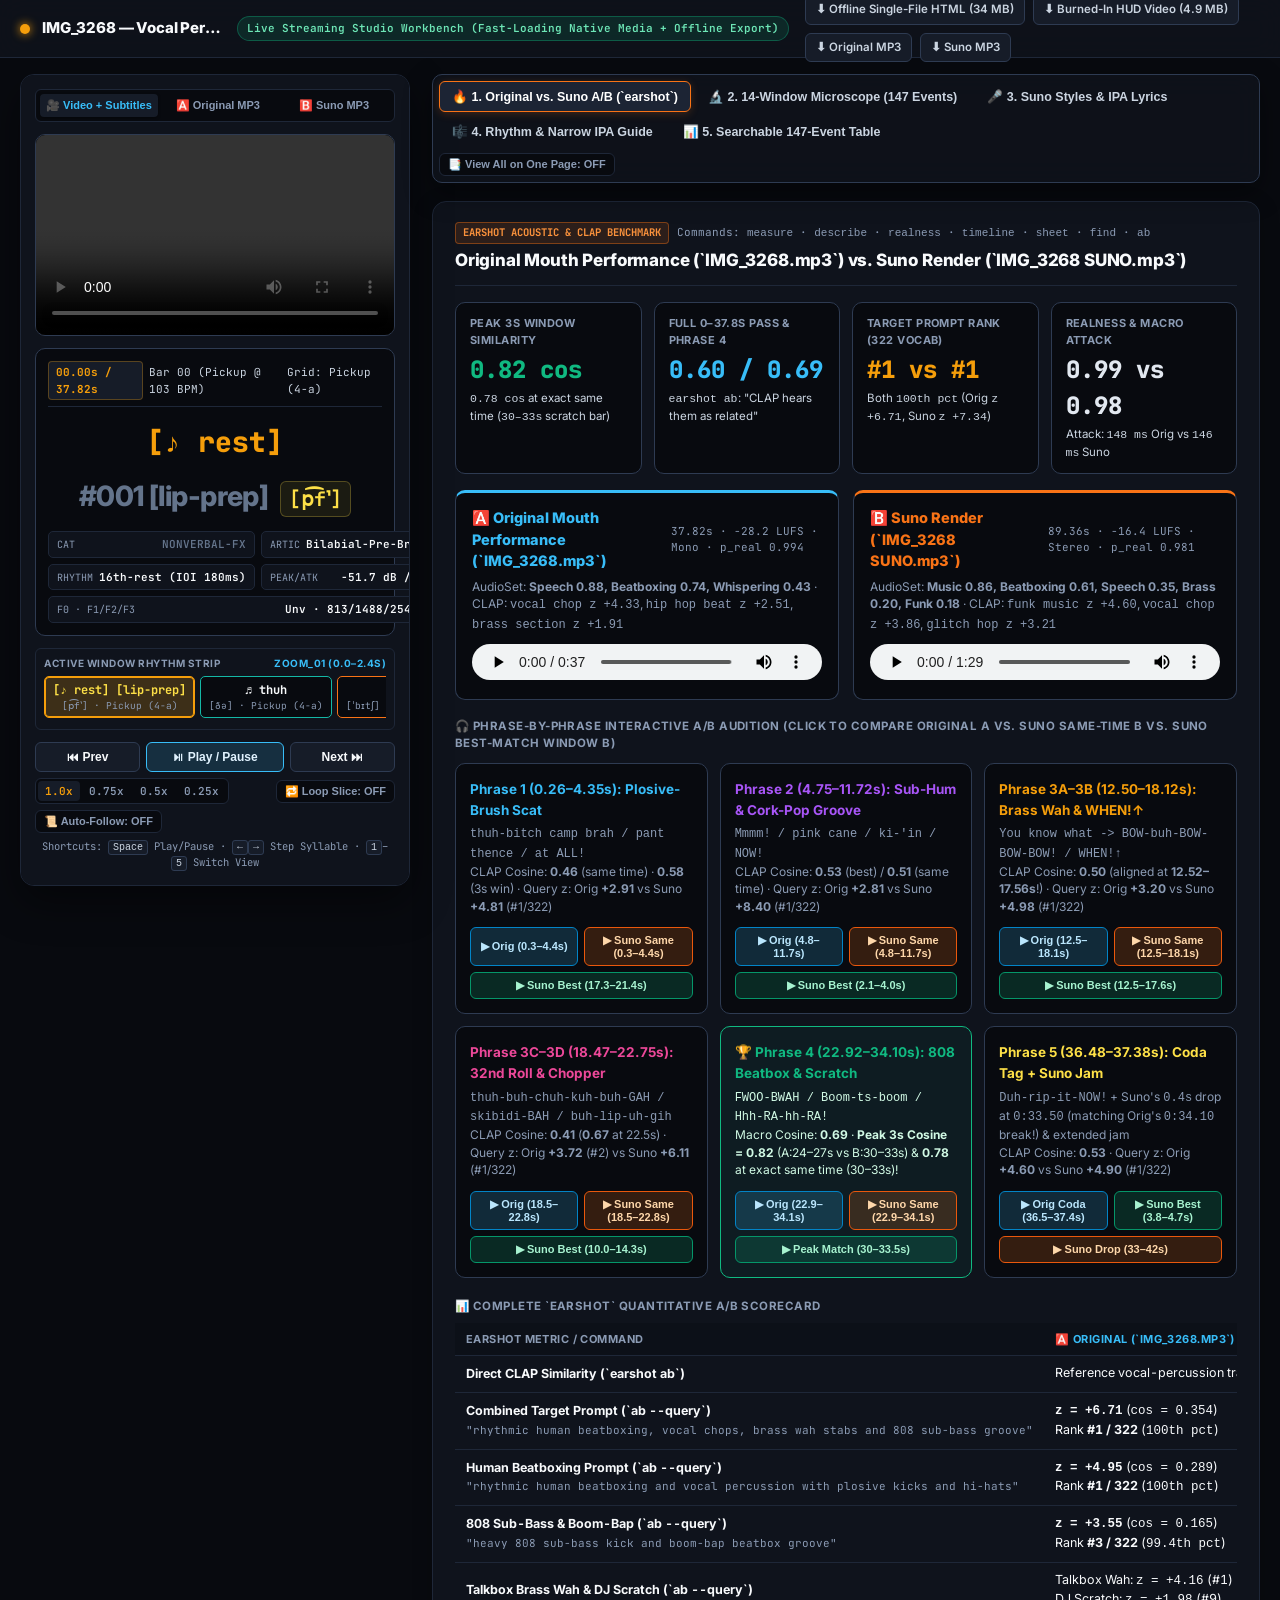
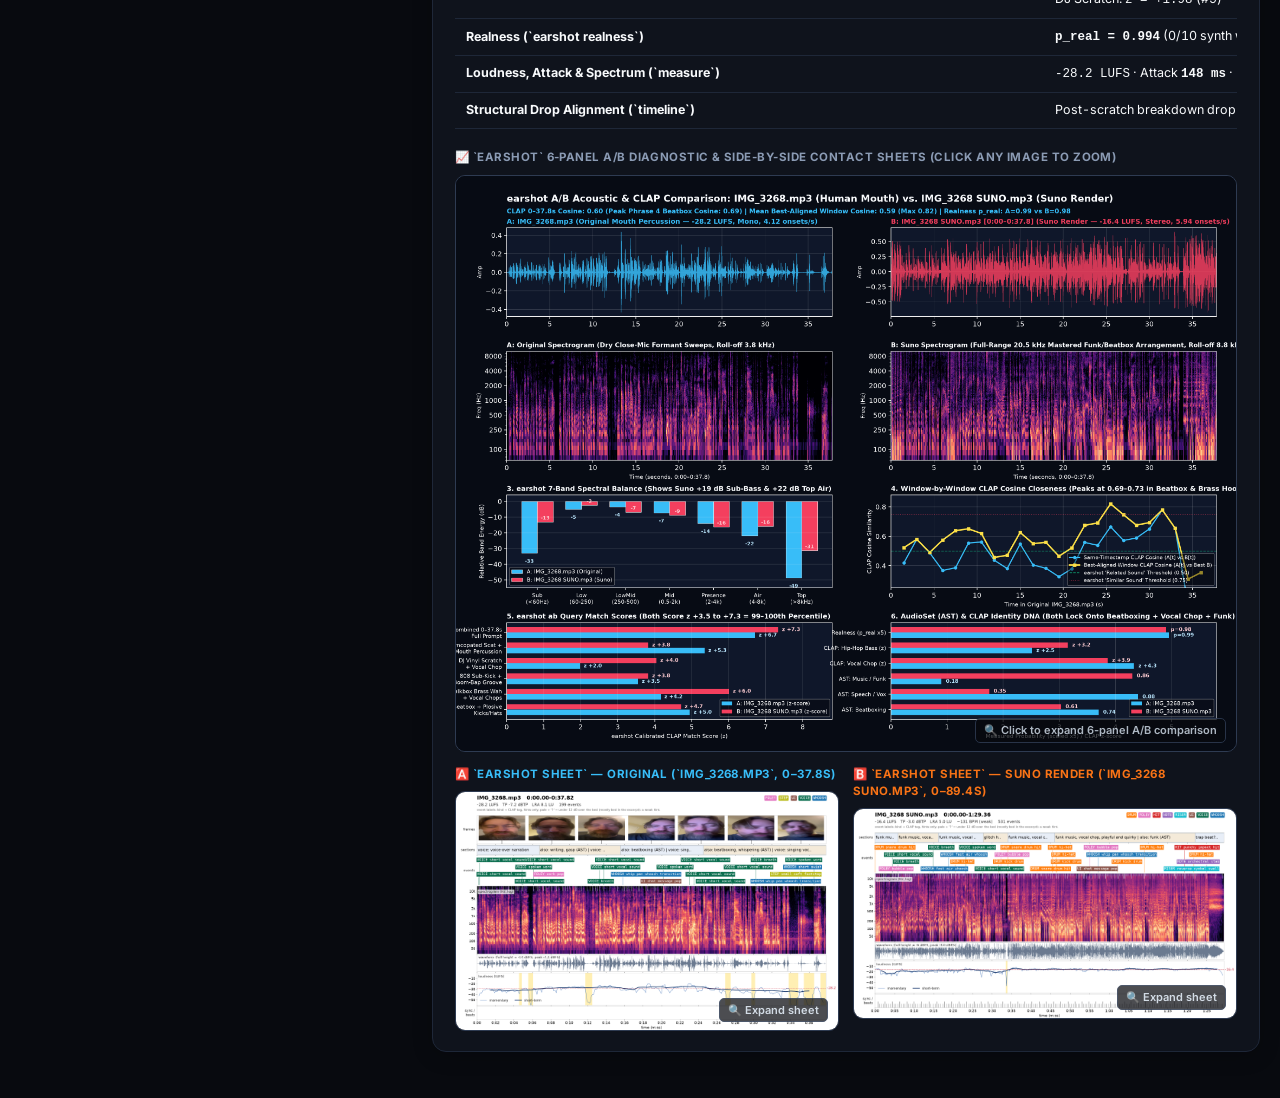
==== index.html @ 0782bbda "feat: complete 147-event phonetic, Narrow IPA, rhythm & earshot Suno A/B Studio Workbench" ====
<!DOCTYPE html>
<html lang="en">
<head>
<meta charset="utf-8" />
<meta name="viewport" content="width=device-width, initial-scale=1" />
<title>IMG_3268 — Vocal Percussion, Narrow IPA, Musical Rhythm &amp; Suno A/B Studio Workbench</title>
<link rel="preconnect" href="https://fonts.googleapis.com">
<link rel="preconnect" href="https://fonts.gstatic.com" crossorigin>
<link href="https://fonts.googleapis.com/css2?family=Inter:wght@400;500;600;700;800&family=JetBrains+Mono:wght@400;500;600;700&display=swap" rel="stylesheet">
<style>
  :root {
    --bg-canvas: #080a0f;
    --bg-surface: #0f131c;
    --bg-elevated: #161c28;
    --bg-interactive: #1c2434;
    --bg-glass: rgba(15, 19, 28, 0.88);
    --border-subtle: #1e2738;
    --border-strong: #2e3b52;
    --text-primary: #f8fafc;
    --text-secondary: #cbd5e1;
    --text-muted: #8b9bb4;
    --accent-amber: #f59e0b;
    --accent-orig: #38bdf8;
    --accent-suno: #f97316;
    --accent-emerald: #10b981;
    --accent-purple: #a855f7;
    --font-sans: 'Inter', -apple-system, BlinkMacSystemFont, "Segoe UI", Roboto, sans-serif;
    --font-mono: 'JetBrains Mono', ui-monospace, SFMono-Regular, "SF Mono", Menlo, Consolas, monospace;
    --radius-sm: 6px;
    --radius-md: 10px;
    --radius-lg: 14px;
  }

  * { box-sizing: border-box; }
  html { scroll-behavior: smooth; background: var(--bg-canvas); color: var(--text-primary); }
  body {
    margin: 0;
    padding: 0;
    background: var(--bg-canvas);
    color: var(--text-primary);
    font-family: var(--font-sans);
    font-size: 14px;
    line-height: 1.5;
    -webkit-font-smoothing: antialiased;
  }

  /* Top Application Header */
  .app-topbar {
    height: 58px;
    background: var(--bg-glass);
    backdrop-filter: blur(14px);
    border-bottom: 1px solid var(--border-subtle);
    padding: 0 20px;
    display: flex;
    align-items: center;
    justify-content: space-between;
    gap: 16px;
    position: sticky;
    top: 0;
    z-index: 300;
  }
  .brand-cluster {
    display: flex;
    align-items: center;
    gap: 12px;
    min-width: 0;
  }
  .brand-dot {
    width: 10px;
    height: 10px;
    border-radius: 50%;
    background: var(--accent-amber);
    box-shadow: 0 0 10px var(--accent-amber);
    flex-shrink: 0;
  }
  .brand-title {
    font-size: 15px;
    font-weight: 800;
    letter-spacing: -0.01em;
    color: var(--text-primary);
    margin: 0;
    white-space: nowrap;
    overflow: hidden;
    text-overflow: ellipsis;
  }
  .brand-badge {
    font-family: var(--font-mono);
    font-size: 11px;
    font-weight: 600;
    color: #6ee7b7;
    background: rgba(16, 185, 129, 0.14);
    border: 1px solid rgba(16, 185, 129, 0.35);
    padding: 3px 9px;
    border-radius: 999px;
    white-space: nowrap;
  }
  .header-downloads {
    display: flex;
    align-items: center;
    gap: 8px;
    flex-wrap: wrap;
  }
  .dl-link {
    font-size: 11.5px;
    font-weight: 600;
    color: var(--text-secondary);
    background: var(--bg-elevated);
    border: 1px solid var(--border-strong);
    padding: 5px 10px;
    border-radius: var(--radius-sm);
    text-decoration: none;
    transition: background 0.15s ease, color 0.15s ease, border-color 0.15s ease;
    white-space: nowrap;
  }
  .dl-link:hover {
    background: var(--bg-interactive);
    color: #fff;
    border-color: var(--accent-orig);
  }

  /* Main Two-Column Studio Layout */
  .studio-shell {
    max-width: 1760px;
    margin: 0 auto;
    padding: 16px 20px 64px;
    display: grid;
    grid-template-columns: 390px minmax(0, 1fr);
    gap: 22px;
    align-items: start;
  }
  @media (max-width: 1180px) {
    .studio-shell {
      grid-template-columns: 1fr;
    }
  }

  /* Left Sticky Studio Monitor Rail */
  .monitor-rail {
    position: sticky;
    top: 72px;
    background: var(--bg-surface);
    border: 1px solid var(--border-subtle);
    border-radius: var(--radius-lg);
    padding: 14px;
    display: flex;
    flex-direction: column;
    gap: 12px;
    box-shadow: 0 16px 40px rgba(0, 0, 0, 0.45);
    max-height: calc(100vh - 88px);
    overflow-y: auto;
  }
  @media (max-width: 1180px) {
    .monitor-rail {
      position: static;
      max-height: none;
    }
  }

  .monitor-source-tabs {
    display: grid;
    grid-template-columns: repeat(3, 1fr);
    gap: 4px;
    background: var(--bg-canvas);
    padding: 4px;
    border-radius: var(--radius-sm);
    border: 1px solid var(--border-subtle);
  }
  .src-tab {
    background: transparent;
    color: var(--text-muted);
    border: none;
    border-radius: 4px;
    padding: 5px 6px;
    font-size: 11px;
    font-weight: 700;
    cursor: pointer;
    transition: background 0.15s ease, color 0.15s ease;
    white-space: nowrap;
    text-align: center;
  }
  .src-tab:hover { color: var(--text-primary); }
  .src-tab.active {
    background: var(--bg-elevated);
    color: var(--accent-orig);
    box-shadow: 0 1px 3px rgba(0,0,0,0.4);
  }

  .video-stage-box {
    position: relative;
    background: #000;
    border-radius: var(--radius-md);
    overflow: hidden;
    border: 1px solid var(--border-strong);
    aspect-ratio: 16 / 10;
    display: flex;
    align-items: center;
    justify-content: center;
  }
  .video-stage-box video {
    width: 100%;
    height: 100%;
    object-fit: contain;
    display: block;
    background: #000;
  }

  /* Live Synchronized Tri-Tier Readout Card */
  .live-hud-card {
    background: var(--bg-canvas);
    border: 1px solid var(--border-strong);
    border-radius: var(--radius-md);
    padding: 12px;
    display: flex;
    flex-direction: column;
    gap: 8px;
  }
  .hud-meta-top {
    display: flex;
    justify-content: space-between;
    align-items: center;
    gap: 6px;
    font-family: var(--font-mono);
    font-size: 11px;
    font-variant-numeric: tabular-nums;
    color: var(--text-secondary);
    border-bottom: 1px solid var(--border-subtle);
    padding-bottom: 6px;
  }
  .hud-time-pill {
    background: var(--bg-elevated);
    color: var(--accent-amber);
    font-weight: 700;
    padding: 2px 7px;
    border-radius: 4px;
    border: 1px solid rgba(245, 158, 11, 0.3);
  }
  .hud-hero-stage {
    display: flex;
    align-items: baseline;
    justify-content: center;
    gap: 12px;
    padding: 6px 4px;
    min-height: 54px;
    text-align: center;
    flex-wrap: wrap;
  }
  .hud-note-sym {
    font-size: 28px;
    font-weight: 800;
    color: var(--accent-amber);
    font-family: var(--font-mono);
  }
  .hud-en-syl {
    font-size: 28px;
    font-weight: 800;
    color: var(--accent-orig);
    letter-spacing: -0.02em;
  }
  .hud-ipa-syl {
    font-size: 20px;
    font-weight: 600;
    color: #fde047;
    font-family: var(--font-mono);
    background: rgba(253, 224, 71, 0.08);
    padding: 2px 8px;
    border-radius: 6px;
    border: 1px solid rgba(253, 224, 71, 0.25);
  }
  .hud-telemetry-grid {
    display: grid;
    grid-template-columns: repeat(2, 1fr);
    gap: 6px;
    font-family: var(--font-mono);
    font-size: 11px;
    font-variant-numeric: tabular-nums;
  }
  .telemetry-cell {
    background: var(--bg-surface);
    border: 1px solid var(--border-subtle);
    border-radius: 5px;
    padding: 4px 8px;
    display: flex;
    justify-content: space-between;
    align-items: center;
    gap: 6px;
  }
  .telemetry-label { color: var(--text-muted); font-size: 10px; text-transform: uppercase; }
  .telemetry-val { color: var(--text-primary); font-weight: 600; overflow: hidden; text-overflow: ellipsis; white-space: nowrap; }

  /* Section Rhythm Strip inside Monitor Rail */
  .hud-strip-wrap {
    background: var(--bg-surface);
    border: 1px solid var(--border-subtle);
    border-radius: var(--radius-sm);
    padding: 7px 8px;
  }
  .hud-strip-label {
    font-size: 10px;
    font-weight: 700;
    text-transform: uppercase;
    letter-spacing: 0.05em;
    color: var(--text-muted);
    margin-bottom: 5px;
    display: flex;
    justify-content: space-between;
  }
  .section-score-bar {
    display: flex;
    align-items: center;
    gap: 5px;
    overflow-x: auto;
    padding-bottom: 4px;
    scrollbar-width: thin;
  }
  .score-note-pill {
    flex-shrink: 0;
    display: inline-flex;
    flex-direction: column;
    align-items: center;
    padding: 4px 8px;
    border-radius: 5px;
    border: 1px solid var(--border-strong);
    background: var(--bg-canvas);
    color: var(--text-secondary);
    font-family: var(--font-mono);
    font-size: 11px;
    cursor: pointer;
    transition: background 0.12s ease, border-color 0.12s ease, color 0.12s ease;
  }
  .score-note-pill:hover {
    background: var(--bg-interactive);
    color: #fff;
  }
  .score-note-pill.current {
    background: rgba(245, 158, 11, 0.2);
    color: #fff;
    border-color: var(--accent-amber);
    box-shadow: inset 0 0 0 1px var(--accent-amber);
  }
  .score-note-pill .sn-rhy { font-size: 12px; font-weight: 700; color: var(--text-primary); }
  .score-note-pill.current .sn-rhy { color: #fde047; }
  .score-note-pill .sn-ipa { font-size: 9.5px; color: var(--text-muted); }

  /* Transport Controls */
  .transport-controls {
    display: flex;
    flex-direction: column;
    gap: 6px;
  }
  .transport-row {
    display: grid;
    grid-template-columns: 1fr 1.3fr 1fr;
    gap: 6px;
  }
  .transport-btn {
    background: var(--bg-elevated);
    color: var(--text-primary);
    border: 1px solid var(--border-strong);
    border-radius: var(--radius-sm);
    padding: 7px 8px;
    font-size: 12px;
    font-weight: 600;
    cursor: pointer;
    transition: background 0.12s ease, border-color 0.12s ease;
    display: inline-flex;
    align-items: center;
    justify-content: center;
    gap: 5px;
  }
  .transport-btn:hover {
    background: var(--bg-interactive);
    border-color: var(--accent-orig);
  }
  .transport-btn.primary-play {
    background: rgba(56, 189, 248, 0.16);
    border-color: var(--accent-orig);
    color: #e0f2fe;
  }
  .transport-subrow {
    display: flex;
    align-items: center;
    justify-content: space-between;
    gap: 6px;
    flex-wrap: wrap;
  }
  .speed-group {
    display: inline-flex;
    background: var(--bg-canvas);
    border: 1px solid var(--border-subtle);
    border-radius: var(--radius-sm);
    padding: 2px;
    gap: 2px;
  }
  .speed-btn {
    background: transparent;
    color: var(--text-muted);
    border: none;
    border-radius: 4px;
    padding: 3px 7px;
    font-family: var(--font-mono);
    font-size: 11px;
    font-weight: 600;
    cursor: pointer;
  }
  .speed-btn.active {
    background: var(--bg-elevated);
    color: var(--accent-amber);
  }
  .toggle-pill {
    background: var(--bg-canvas);
    color: var(--text-muted);
    border: 1px solid var(--border-subtle);
    border-radius: var(--radius-sm);
    padding: 4px 8px;
    font-size: 11px;
    font-weight: 600;
    cursor: pointer;
  }
  .toggle-pill.on {
    background: rgba(16, 185, 129, 0.15);
    color: #6ee7b7;
    border-color: rgba(16, 185, 129, 0.45);
  }
  .kbd-hint {
    font-size: 10.5px;
    color: var(--text-muted);
    text-align: center;
    font-family: var(--font-mono);
  }
  kbd {
    background: var(--bg-elevated);
    border: 1px solid var(--border-strong);
    border-radius: 3px;
    padding: 1px 4px;
    font-size: 10px;
    color: var(--text-secondary);
  }

  /* Right Main Workbench Area */
  .main-workbench {
    display: flex;
    flex-direction: column;
    gap: 18px;
    min-width: 0;
  }

  /* Sticky Workspace Mode Switcher */
  .workspace-nav {
    position: sticky;
    top: 66px;
    z-index: 250;
    background: var(--bg-glass);
    backdrop-filter: blur(14px);
    border: 1px solid var(--border-strong);
    border-radius: var(--radius-md);
    padding: 6px;
    display: flex;
    align-items: center;
    justify-content: space-between;
    gap: 6px;
    flex-wrap: wrap;
    box-shadow: 0 10px 28px rgba(0, 0, 0, 0.4);
  }
  .ws-tabs-left {
    display: flex;
    align-items: center;
    gap: 4px;
    flex-wrap: wrap;
  }
  .ws-tab {
    background: transparent;
    color: var(--text-secondary);
    border: 1px solid transparent;
    border-radius: var(--radius-sm);
    padding: 7px 12px;
    font-size: 12.5px;
    font-weight: 700;
    cursor: pointer;
    transition: background 0.14s ease, color 0.14s ease, border-color 0.14s ease;
    display: inline-flex;
    align-items: center;
    gap: 6px;
    white-space: nowrap;
  }
  .ws-tab:hover {
    background: var(--bg-elevated);
    color: #fff;
  }
  .ws-tab.active {
    background: var(--bg-interactive);
    color: #fff;
    border-color: var(--accent-orig);
    box-shadow: 0 2px 8px rgba(56, 189, 248, 0.18);
  }
  .ws-tab.ab-tab.active {
    border-color: var(--accent-suno);
    box-shadow: 0 2px 8px rgba(249, 115, 22, 0.22);
  }
  .ws-pane {
    display: none;
    flex-direction: column;
    gap: 18px;
  }
  .ws-pane.active {
    display: flex;
  }
  body.show-all-panes .ws-pane {
    display: flex;
  }

  /* Surface Cards */
  .surface-card {
    background: var(--bg-surface);
    border: 1px solid var(--border-subtle);
    border-radius: var(--radius-lg);
    padding: 20px 22px;
    box-shadow: 0 4px 20px rgba(0, 0, 0, 0.22);
  }
  .card-header {
    display: flex;
    justify-content: space-between;
    align-items: flex-start;
    gap: 16px;
    margin-bottom: 16px;
    flex-wrap: wrap;
    border-bottom: 1px solid var(--border-subtle);
    padding-bottom: 12px;
  }
  .eyebrow-row {
    display: flex;
    align-items: center;
    gap: 8px;
    margin-bottom: 4px;
    flex-wrap: wrap;
  }
  .window-badge {
    font-family: var(--font-mono);
    font-size: 10.5px;
    font-weight: 700;
    color: var(--accent-orig);
    background: rgba(56, 189, 248, 0.12);
    border: 1px solid rgba(56, 189, 248, 0.3);
    padding: 2px 7px;
    border-radius: 4px;
  }
  .window-Range-pill {
    font-family: var(--font-mono);
    font-size: 11px;
    color: var(--text-muted);
  }
  .card-title {
    margin: 0;
    font-size: 17px;
    font-weight: 800;
    color: var(--text-primary);
    letter-spacing: -0.01em;
  }
  .card-header-actions {
    display: flex;
    align-items: center;
    gap: 8px;
    flex-wrap: wrap;
  }
  .btn-primary {
    background: #0284c7;
    color: #fff;
    border: 1px solid #38bdf8;
    border-radius: var(--radius-sm);
    padding: 7px 13px;
    font-size: 12px;
    font-weight: 700;
    cursor: pointer;
    transition: background 0.14s ease;
    white-space: nowrap;
  }
  .btn-primary:hover { background: #0369a1; }
  .btn-secondary {
    background: var(--bg-elevated);
    color: var(--text-secondary);
    border: 1px solid var(--border-strong);
    border-radius: var(--radius-sm);
    padding: 7px 12px;
    font-size: 12px;
    font-weight: 600;
    cursor: pointer;
    transition: background 0.14s ease, color 0.14s ease;
    white-space: nowrap;
  }
  .btn-secondary:hover {
    background: var(--bg-interactive);
    color: #fff;
  }

  /* Figures & Lightbox Trigger */
  .figure-frame {
    position: relative;
    background: #06080c;
    border: 1px solid var(--border-strong);
    border-radius: var(--radius-md);
    overflow: hidden;
    cursor: zoom-in;
  }
  .figure-frame img {
    width: 100%;
    height: auto;
    display: block;
  }
  .figure-zoom-hint {
    position: absolute;
    bottom: 8px;
    right: 10px;
    background: rgba(8, 10, 15, 0.85);
    color: var(--text-secondary);
    border: 1px solid var(--border-strong);
    border-radius: 5px;
    padding: 3px 8px;
    font-size: 11px;
    font-weight: 600;
    pointer-events: none;
    opacity: 0.85;
  }

  /* Window Filter Bar */
  .win-filter-bar {
    background: var(--bg-surface);
    border: 1px solid var(--border-subtle);
    border-radius: var(--radius-md);
    padding: 10px 12px;
    display: flex;
    align-items: center;
    gap: 6px;
    flex-wrap: wrap;
  }
  .win-filter-pill {
    background: var(--bg-canvas);
    color: var(--text-secondary);
    border: 1px solid var(--border-subtle);
    border-radius: var(--radius-sm);
    padding: 5px 10px;
    font-size: 11.5px;
    font-weight: 600;
    cursor: pointer;
    transition: background 0.12s ease, border-color 0.12s ease, color 0.12s ease;
  }
  .win-filter-pill:hover {
    background: var(--bg-elevated);
    color: #fff;
  }
  .win-filter-pill.active {
    background: rgba(56, 189, 248, 0.16);
    color: #fff;
    border-color: var(--accent-orig);
  }
  .pill-time {
    font-family: var(--font-mono);
    font-size: 10px;
    color: var(--text-muted);
    margin-left: 3px;
  }

  /* Tactile Syllable Chips Grid (Zero-Jitter) */
  .section-sublabel {
    font-size: 11.5px;
    font-weight: 700;
    text-transform: uppercase;
    letter-spacing: 0.04em;
    color: var(--text-muted);
    margin: 14px 0 8px;
  }
  .chips-grid {
    display: grid;
    grid-template-columns: repeat(auto-fill, minmax(132px, 1fr));
    gap: 8px;
  }
  .syl-chip {
    background: var(--bg-canvas);
    border: 1px solid var(--border-strong);
    border-left: 3px solid var(--chip-accent, #38bdf8);
    border-radius: var(--radius-sm);
    padding: 8px 10px;
    color: var(--text-primary);
    cursor: pointer;
    text-align: left;
    display: flex;
    flex-direction: column;
    gap: 4px;
    transition: background 0.12s ease, border-color 0.12s ease;
  }
  .syl-chip:hover {
    background: var(--bg-elevated);
    border-color: var(--chip-accent, #38bdf8);
  }
  .syl-chip.active {
    background: rgba(245, 158, 11, 0.16);
    border-color: var(--accent-amber);
    box-shadow: inset 0 0 0 1px var(--accent-amber);
  }
  .syl-chip-top {
    display: flex;
    justify-content: space-between;
    font-family: var(--font-mono);
    font-size: 10px;
    color: var(--text-muted);
  }
  .syl-chip-main {
    display: flex;
    align-items: baseline;
    gap: 6px;
  }
  .syl-note {
    font-family: var(--font-mono);
    font-size: 15px;
    font-weight: 800;
    color: var(--accent-amber);
  }
  .syl-en {
    font-size: 15px;
    font-weight: 800;
    color: #fff;
    overflow: hidden;
    text-overflow: ellipsis;
    white-space: nowrap;
  }
  .syl-ipa {
    font-family: var(--font-mono);
    font-size: 12px;
    color: #bae6fd;
  }
  .syl-chip-foot {
    display: flex;
    align-items: center;
    gap: 5px;
    font-family: var(--font-mono);
    font-size: 9.5px;
    color: var(--text-muted);
    margin-top: 2px;
  }
  .syl-cat-dot {
    width: 6px;
    height: 6px;
    border-radius: 50%;
    flex-shrink: 0;
  }
  .syl-cat-name {
    flex: 1;
    overflow: hidden;
    text-overflow: ellipsis;
    white-space: nowrap;
  }

  /* Clean Structured Data Tables */
  .structured-details {
    margin-top: 14px;
    background: var(--bg-canvas);
    border: 1px solid var(--border-subtle);
    border-radius: var(--radius-md);
    overflow: hidden;
  }
  .details-summary {
    padding: 10px 14px;
    background: var(--bg-elevated);
    font-size: 12.5px;
    font-weight: 700;
    color: var(--text-secondary);
    cursor: pointer;
    display: flex;
    justify-content: space-between;
    align-items: center;
    user-select: none;
  }
  .summary-hint {
    font-size: 11px;
    font-weight: 500;
    color: var(--text-muted);
  }
  .table-scroll {
    overflow-x: auto;
  }
  .studio-table {
    width: 100%;
    border-collapse: collapse;
    font-size: 12.5px;
    font-variant-numeric: tabular-nums;
  }
  .studio-table th, .studio-table td {
    padding: 8px 11px;
    border-bottom: 1px solid var(--border-subtle);
    text-align: left;
    white-space: nowrap;
  }
  .studio-table th {
    background: #0c1018;
    color: var(--text-muted);
    font-size: 11px;
    font-weight: 700;
    text-transform: uppercase;
    letter-spacing: 0.04em;
  }
  .ev-row {
    cursor: pointer;
    transition: background 0.1s ease;
  }
  .ev-row:hover {
    background: var(--bg-elevated);
  }
  .ev-row.active {
    background: rgba(245, 158, 11, 0.16);
  }
  .id-pill {
    font-family: var(--font-mono);
    font-size: 11px;
    font-weight: 700;
    color: var(--text-secondary);
    background: var(--bg-elevated);
    padding: 2px 6px;
    border-radius: 4px;
  }
  .rhy-badge {
    font-family: var(--font-mono);
    font-weight: 700;
    color: var(--accent-amber);
  }
  .ipa-code {
    font-family: var(--font-mono);
    font-size: 12.5px;
    color: #fde047;
    background: rgba(253, 224, 71, 0.08);
    padding: 2px 6px;
    border-radius: 4px;
  }
  .cat-pill {
    font-family: var(--font-mono);
    font-size: 10.5px;
    font-weight: 700;
    color: #fff;
    background: color-mix(in srgb, var(--cat-col, #38bdf8) 28%, transparent);
    border: 1px solid var(--cat-col, #38bdf8);
    padding: 2px 7px;
    border-radius: 999px;
  }
  .muted-sub {
    color: var(--text-muted);
    font-size: 11px;
    font-family: var(--font-mono);
  }
  .raw-bracket-box {
    padding: 10px 14px;
    font-family: var(--font-mono);
    font-size: 11.5px;
    line-height: 1.75;
    max-height: 300px;
    overflow-y: auto;
  }
  .raw-bracket-item {
    padding: 2px 6px;
    border-radius: 4px;
    cursor: pointer;
  }
  .raw-bracket-item:hover, .raw-bracket-item.active {
    background: var(--bg-elevated);
  }
  .raw-syl {
    color: #fff;
    background: var(--bg-interactive);
    padding: 1px 6px;
    border-radius: 4px;
  }

  /* Original vs. Suno A/B Studio */
  .ab-hero-banner {
    display: grid;
    grid-template-columns: repeat(4, 1fr);
    gap: 12px;
    margin-bottom: 16px;
  }
  @media (max-width: 900px) {
    .ab-hero-banner { grid-template-columns: repeat(2, 1fr); }
  }
  .kpi-card {
    background: var(--bg-canvas);
    border: 1px solid var(--border-strong);
    border-radius: var(--radius-md);
    padding: 12px 14px;
  }
  .kpi-label {
    font-size: 11px;
    font-weight: 700;
    text-transform: uppercase;
    letter-spacing: 0.04em;
    color: var(--text-muted);
  }
  .kpi-val {
    font-family: var(--font-mono);
    font-size: 24px;
    font-weight: 800;
    color: var(--text-primary);
    margin: 4px 0 2px;
  }
  .kpi-sub {
    font-size: 11.5px;
    color: var(--text-secondary);
  }

  .ab-players-grid {
    display: grid;
    grid-template-columns: 1fr 1fr;
    gap: 14px;
    margin-bottom: 18px;
  }
  @media (max-width: 860px) {
    .ab-players-grid { grid-template-columns: 1fr; }
  }
  .ab-deck {
    background: var(--bg-canvas);
    border: 1px solid var(--border-strong);
    border-radius: var(--radius-md);
    padding: 14px 16px;
  }
  .ab-deck.orig-deck { border-top: 3px solid var(--accent-orig); }
  .ab-deck.suno-deck { border-top: 3px solid var(--accent-suno); }
  .ab-deck-head {
    display: flex;
    justify-content: space-between;
    align-items: center;
    gap: 8px;
    margin-bottom: 6px;
  }
  .ab-deck-title {
    font-size: 14.5px;
    font-weight: 800;
    margin: 0;
  }
  .ab-phrase-grid {
    display: grid;
    grid-template-columns: repeat(3, 1fr);
    gap: 12px;
    margin-top: 10px;
  }
  @media (max-width: 1100px) { .ab-phrase-grid { grid-template-columns: 1fr 1fr; } }
  @media (max-width: 720px) { .ab-phrase-grid { grid-template-columns: 1fr; } }
  .ab-phrase-card {
    background: var(--bg-canvas);
    border: 1px solid var(--border-strong);
    border-radius: var(--radius-md);
    padding: 14px;
    display: flex;
    flex-direction: column;
    justify-content: space-between;
    gap: 12px;
  }
  .ab-phrase-card.peak-match {
    border-color: var(--accent-emerald);
    background: rgba(16, 185, 129, 0.05);
  }
  .ab-btn-row {
    display: flex;
    gap: 6px;
    flex-wrap: wrap;
  }
  .ab-btn {
    flex: 1;
    min-width: 92px;
    border: 1px solid transparent;
    border-radius: var(--radius-sm);
    padding: 6px 8px;
    font-size: 11px;
    font-weight: 700;
    cursor: pointer;
    text-align: center;
    transition: opacity 0.12s ease, transform 0.1s ease;
  }
  .ab-btn:hover { opacity: 0.92; }
  .ab-btn-a { background: rgba(56, 189, 248, 0.18); color: #bae6fd; border-color: #0284c7; }
  .ab-btn-b-same { background: rgba(249, 115, 22, 0.18); color: #fed7aa; border-color: #ea580c; }
  .ab-btn-b-best { background: rgba(16, 185, 129, 0.18); color: #a7f3d0; border-color: #059669; }

  /* Style Cards & Lyric Tabs */
  .style-cards-grid {
    display: grid;
    grid-template-columns: repeat(3, 1fr);
    gap: 12px;
  }
  @media (max-width: 1080px) { .style-cards-grid { grid-template-columns: 1fr 1fr; } }
  @media (max-width: 700px) { .style-cards-grid { grid-template-columns: 1fr; } }
  .style-card {
    background: var(--bg-canvas);
    border: 1px solid var(--border-strong);
    border-radius: var(--radius-md);
    padding: 14px;
    display: flex;
    flex-direction: column;
    justify-content: space-between;
    gap: 10px;
    cursor: pointer;
    transition: border-color 0.14s ease, background 0.14s ease;
  }
  .style-card:hover { border-color: var(--accent-orig); }
  .style-card.selected {
    border-color: var(--accent-orig);
    background: rgba(56, 189, 248, 0.06);
    box-shadow: inset 0 0 0 1px var(--accent-orig);
  }
  .style-card h4 { margin: 0 0 4px 0; font-size: 14px; color: var(--text-primary); }
  .style-why { font-size: 12px; color: var(--text-muted); margin: 0; line-height: 1.45; }
  .style-prompt-code {
    font-family: var(--font-mono);
    font-size: 11.5px;
    color: #fde047;
    background: var(--bg-surface);
    padding: 8px 10px;
    border-radius: var(--radius-sm);
    border: 1px solid var(--border-subtle);
    line-height: 1.45;
  }
  .flavor-row { display: flex; flex-wrap: wrap; gap: 8px; margin-top: 10px; }
  .flavor-chip {
    background: var(--bg-canvas);
    color: var(--text-secondary);
    border: 1px solid var(--border-strong);
    border-radius: 999px;
    padding: 5px 12px;
    font-size: 12px;
    font-weight: 600;
    cursor: pointer;
    user-select: none;
  }
  .flavor-chip.on {
    background: rgba(16, 185, 129, 0.16);
    color: #6ee7b7;
    border-color: var(--accent-emerald);
  }
  .combined-prompt-bar {
    margin-top: 14px;
    background: var(--bg-canvas);
    border: 1px solid var(--accent-orig);
    border-radius: var(--radius-md);
    padding: 12px 16px;
    display: flex;
    align-items: center;
    justify-content: space-between;
    gap: 14px;
    flex-wrap: wrap;
  }

  .lyrics-grid {
    display: grid;
    grid-template-columns: 1fr 1fr;
    gap: 16px;
  }
  @media (max-width: 960px) { .lyrics-grid { grid-template-columns: 1fr; } }
  .lyric-card {
    background: var(--bg-canvas);
    border: 1px solid var(--border-strong);
    border-radius: var(--radius-md);
    padding: 14px;
    display: flex;
    flex-direction: column;
    gap: 10px;
  }
  pre.suno-box {
    background: #06080c;
    border: 1px solid var(--border-subtle);
    border-radius: var(--radius-sm);
    padding: 12px 14px;
    font-family: var(--font-mono);
    font-size: 12px;
    color: var(--text-primary);
    overflow-x: auto;
    line-height: 1.6;
    margin: 0;
    max-height: 440px;
  }

  /* Search Input */
  .search-input {
    background: var(--bg-canvas);
    color: var(--text-primary);
    border: 1px solid var(--border-strong);
    border-radius: var(--radius-sm);
    padding: 7px 12px;
    font-size: 13px;
    min-width: 260px;
  }
  .search-input:focus {
    outline: 2px solid var(--accent-orig);
    border-color: transparent;
  }

  /* Full-Screen Image Lightbox Modal */
  .lightbox-backdrop {
    position: fixed;
    inset: 0;
    background: rgba(5, 7, 11, 0.92);
    backdrop-filter: blur(10px);
    z-index: 1000;
    display: none;
    flex-direction: column;
    align-items: center;
    justify-content: center;
    padding: 24px;
  }
  .lightbox-backdrop.open { display: flex; }
  .lightbox-top {
    width: 100%;
    max-width: 1500px;
    display: flex;
    justify-content: space-between;
    align-items: center;
    margin-bottom: 12px;
    color: var(--text-primary);
  }
  .lightbox-img-wrap {
    max-width: 1500px;
    max-height: calc(100vh - 110px);
    overflow: auto;
    border: 1px solid var(--border-strong);
    border-radius: var(--radius-md);
    background: #000;
  }
  .lightbox-img-wrap img {
    width: 100%;
    height: auto;
    display: block;
  }
</style>
</head>
<body>

<!-- Top Application Bar -->
<header class="app-topbar">
  <div class="brand-cluster">
    <span class="brand-dot"></span>
    <h1 class="brand-title">IMG_3268 — Vocal Percussion, Narrow IPA, Rhythm &amp; Suno A/B Studio</h1>
    <span class="brand-badge">Live Streaming Studio Workbench (Fast-Loading Native Media + Offline Export)</span>
  </div>
  
        <div class="header-downloads">
          <a class="dl-link" href="./analysis/IMG_3268_phonetic_report.html" download>⬇ Offline Single-File HTML (34 MB)</a>
          <a class="dl-link" href="./analysis/IMG_3268_subtitled_phonetic_rhythm.mp4" download>⬇ Burned-In HUD Video (4.9 MB)</a>
          <a class="dl-link" href="./IMG_3268.mp3" download>⬇ Original MP3</a>
          <a class="dl-link" href="./IMG_3268%20SUNO.mp3" download>⬇ Suno MP3</a>
        </div>
        
</header>

<!-- Main Two-Column Studio Shell -->
<div class="studio-shell">

  <!-- LEFT STICKY STUDIO MONITOR RAIL -->
  <aside class="monitor-rail" aria-label="Studio Media Monitor &amp; Synchronized Phonetic HUD">
    <div class="monitor-source-tabs" role="tablist">
      <button type="button" class="src-tab active" id="srctab-video" onclick="switchMonitorSource('video')">🎥 Video + Subtitles</button>
      <button type="button" class="src-tab" id="srctab-orig" onclick="switchMonitorSource('orig')">🅰️ Original MP3</button>
      <button type="button" class="src-tab" id="srctab-suno" onclick="switchMonitorSource('suno')">🅱️ Suno MP3</button>
    </div>

    <div class="video-stage-box">
      <video id="mainMedia" controls playsinline preload="auto" src="./analysis/IMG_3268_web_portable.mp4">
        <track label="Phonetics + IPA + Rhythm" kind="subtitles" srclang="en" src="./analysis/IMG_3268_phonetic_rhythm.vtt" default />
      </video>
    </div>

    <!-- Live Tri-Tier Phonetic + Narrow IPA + Musical Rhythm Readout -->
    <div class="live-hud-card">
      <div class="hud-meta-top">
        <span class="hud-time-pill" id="hudTime">00.00s / 37.82s</span>
        <span id="hudBar">Bar — (4/4 @ — BPM)</span>
        <span id="hudGrid">Grid: —</span>
      </div>

      <div class="hud-hero-stage">
        <span class="hud-note-sym" id="hudNoteSym">♩</span>
        <span class="hud-en-syl" id="hudSyl">Ready to Audition</span>
        <span class="hud-ipa-syl" id="hudIpa">[ — ]</span>
      </div>

      <div class="hud-telemetry-grid">
        <div class="telemetry-cell">
          <span class="telemetry-label">Cat</span>
          <span class="telemetry-val" id="hudCat">—</span>
        </div>
        <div class="telemetry-cell">
          <span class="telemetry-label">Artic</span>
          <span class="telemetry-val" id="hudArt">—</span>
        </div>
        <div class="telemetry-cell">
          <span class="telemetry-label">Rhythm</span>
          <span class="telemetry-val" id="hudRhyShort">—</span>
        </div>
        <div class="telemetry-cell">
          <span class="telemetry-label">Peak/ATK</span>
          <span class="telemetry-val" id="hudPkAtk">—</span>
        </div>
        <div class="telemetry-cell" style="grid-column: span 2;">
          <span class="telemetry-label">F0 · F1/F2/F3</span>
          <span class="telemetry-val" id="hudFormants">—</span>
        </div>
      </div>
    </div>

    <!-- Active Window Musical Score Strip -->
    <div class="hud-strip-wrap">
      <div class="hud-strip-label">
        <span>Active Window Rhythm Strip</span>
        <span id="hudWinLabel" style="color:var(--accent-orig);">Click any note</span>
      </div>
      <div class="section-score-bar" id="hudSectionScore">
        <span style="font-size:11.5px; color:var(--text-muted);">Press Play or click any syllable pad to track live rhythm notes...</span>
      </div>
    </div>

    <!-- Transport & Speed Controls -->
    <div class="transport-controls">
      <div class="transport-row">
        <button type="button" class="transport-btn" onclick="stepEvent(-1)" title="Previous Syllable (Left Arrow)">⏮ Prev</button>
        <button type="button" class="transport-btn primary-play" onclick="togglePlayPause()" id="btnPlayPause" title="Play / Pause (Space)">⏯ Play / Pause</button>
        <button type="button" class="transport-btn" onclick="stepEvent(1)" title="Next Syllable (Right Arrow)">Next ⏭</button>
      </div>
      <div class="transport-subrow">
        <div class="speed-group" aria-label="Playback Speed">
          <button type="button" class="speed-btn active" onclick="setSpeed(1.0, this)">1.0x</button>
          <button type="button" class="speed-btn" onclick="setSpeed(0.75, this)">0.75x</button>
          <button type="button" class="speed-btn" onclick="setSpeed(0.5, this)">0.5x</button>
          <button type="button" class="speed-btn" onclick="setSpeed(0.25, this)">0.25x</button>
        </div>
        <button type="button" class="toggle-pill" id="btnLoopSlice" onclick="toggleLoopSlice()">🔁 Loop Slice: OFF</button>
        <button type="button" class="toggle-pill" id="btnScroll" onclick="toggleAutoScroll()">📜 Auto-Follow: OFF</button>
      </div>
      <div class="kbd-hint">
        Shortcuts: <kbd>Space</kbd> Play/Pause · <kbd>←</kbd><kbd>→</kbd> Step Syllable · <kbd>1</kbd>–<kbd>5</kbd> Switch View
      </div>
    </div>
  </aside>

  <!-- RIGHT MAIN WORKBENCH -->
  <main class="main-workbench">

    <!-- Segmented Workspace Switcher -->
    <nav class="workspace-nav" aria-label="Workspace Sections">
      <div class="ws-tabs-left">
        <button type="button" class="ws-tab ab-tab active" data-pane="pane-ab" onclick="switchWorkspace('pane-ab', this)">🔥 1. Original vs. Suno A/B (`earshot`)</button>
        <button type="button" class="ws-tab" data-pane="pane-microscope" onclick="switchWorkspace('pane-microscope', this)">🔬 2. 14-Window Microscope (147 Events)</button>
        <button type="button" class="ws-tab" data-pane="pane-suno" onclick="switchWorkspace('pane-suno', this)">🎤 3. Suno Styles &amp; IPA Lyrics</button>
        <button type="button" class="ws-tab" data-pane="pane-rhythm" onclick="switchWorkspace('pane-rhythm', this)">🎼 4. Rhythm &amp; Narrow IPA Guide</button>
        <button type="button" class="ws-tab" data-pane="pane-corpus" onclick="switchWorkspace('pane-corpus', this)">📊 5. Searchable 147-Event Table</button>
      </div>
      <button type="button" class="toggle-pill" id="btnShowAllPanes" onclick="toggleShowAllPanes()">📑 View All on One Page: OFF</button>
    </nav>

    <!-- =================================================================== -->
    <!-- WORKSPACE 1: ORIGINAL VS. SUNO A/B COMPARISON (EARSHOT)             -->
    <!-- =================================================================== -->
    <div class="ws-pane active" id="pane-ab">
      <section class="surface-card">
        <header class="card-header">
          <div>
            <div class="eyebrow-row">
              <span class="window-badge" style="color:#fb923c; border-color:rgba(249,115,22,0.4); background:rgba(249,115,22,0.12);">EARSHOT ACOUSTIC &amp; CLAP BENCHMARK</span>
              <span class="window-Range-pill">Commands: <code>measure</code> · <code>describe</code> · <code>realness</code> · <code>timeline</code> · <code>sheet</code> · <code>find</code> · <code>ab</code></span>
            </div>
            <h2 class="card-title">Original Mouth Performance (`IMG_3268.mp3`) vs. Suno Render (`IMG_3268 SUNO.mp3`)</h2>
          </div>
        </header>

        <!-- 4 Key Metric Highlights -->
        <div class="ab-hero-banner">
          <div class="kpi-card">
            <div class="kpi-label">Peak 3s Window Similarity</div>
            <div class="kpi-val" style="color:var(--accent-emerald);">0.82 cos</div>
            <div class="kpi-sub"><code>0.78 cos</code> at exact same time (<code>30–33s</code> scratch bar)</div>
          </div>
          <div class="kpi-card">
            <div class="kpi-label">Full 0–37.8s Pass &amp; Phrase 4</div>
            <div class="kpi-val" style="color:var(--accent-orig);">0.60 / 0.69</div>
            <div class="kpi-sub"><code>earshot ab</code>: "CLAP hears them as related"</div>
          </div>
          <div class="kpi-card">
            <div class="kpi-label">Target Prompt Rank (322 Vocab)</div>
            <div class="kpi-val" style="color:var(--accent-amber);">#1 vs #1</div>
            <div class="kpi-sub">Both <code>100th pct</code> (Orig <code>z +6.71</code>, Suno <code>z +7.34</code>)</div>
          </div>
          <div class="kpi-card">
            <div class="kpi-label">Realness &amp; Macro Attack</div>
            <div class="kpi-val" style="color:#e2e8f0;">0.99 vs 0.98</div>
            <div class="kpi-sub">Attack: <code>148 ms</code> Orig vs <code>146 ms</code> Suno</div>
          </div>
        </div>

        <!-- Dual Audio Decks -->
        <div class="ab-players-grid">
          <div class="ab-deck orig-deck">
            <div class="ab-deck-head">
              <h3 class="ab-deck-title" style="color:var(--accent-orig);">🅰️ Original Mouth Performance (`IMG_3268.mp3`)</h3>
              <span class="window-Range-pill">37.82s · -28.2 LUFS · Mono · p_real 0.994</span>
            </div>
            <p class="style-why" style="margin-bottom:10px;">
              AudioSet: <strong>Speech 0.88, Beatboxing 0.74, Whispering 0.43</strong> · CLAP: <code>vocal chop z +4.33</code>, <code>hip hop beat z +2.51</code>, <code>brass section z +1.91</code>
            </p>
            <audio id="origAbAudio" controls preload="auto" src="./IMG_3268.mp3" style="width:100%; height:36px;"></audio>
          </div>

          <div class="ab-deck suno-deck">
            <div class="ab-deck-head">
              <h3 class="ab-deck-title" style="color:var(--accent-suno);">🅱️ Suno Render (`IMG_3268 SUNO.mp3`)</h3>
              <span class="window-Range-pill">89.36s · -16.4 LUFS · Stereo · p_real 0.981</span>
            </div>
            <p class="style-why" style="margin-bottom:10px;">
              AudioSet: <strong>Music 0.86, Beatboxing 0.61, Speech 0.35, Brass 0.20, Funk 0.18</strong> · CLAP: <code>funk music z +4.60</code>, <code>vocal chop z +3.86</code>, <code>glitch hop z +3.21</code>
            </p>
            <audio id="sunoAbAudio" controls preload="auto" src="./IMG_3268%20SUNO.mp3" style="width:100%; height:36px;"></audio>
          </div>
        </div>

        <!-- Interactive Phrase-by-Phrase A/B Audition Grid -->
        <div class="section-sublabel">🎧 Phrase-by-Phrase Interactive A/B Audition (Click to compare Original A vs. Suno Same-Time B vs. Suno Best-Match Window B)</div>
        <div class="ab-phrase-grid">
          <div class="ab-phrase-card">
            <div>
              <strong style="color:var(--accent-orig); font-size:13.5px;">Phrase 1 (0.26–4.35s): Plosive-Brush Scat</strong>
              <p class="style-why" style="margin-top:4px;"><code>thuh-bitch camp brah / pant thence / at ALL!</code><br/>CLAP Cosine: <strong>0.46</strong> (same time) · <strong>0.58</strong> (3s win) · Query z: Orig <strong>+2.91</strong> vs Suno <strong>+4.81</strong> (#1/322)</p>
            </div>
            <div class="ab-btn-row">
              <button type="button" class="ab-btn ab-btn-a" onclick="playOrigAb(0.26, 4.35)">▶ Orig (0.3–4.4s)</button>
              <button type="button" class="ab-btn ab-btn-b-same" onclick="playSunoAb(0.26, 4.35)">▶ Suno Same (0.3–4.4s)</button>
              <button type="button" class="ab-btn ab-btn-b-best" onclick="playSunoAb(17.30, 21.39)">▶ Suno Best (17.3–21.4s)</button>
            </div>
          </div>

          <div class="ab-phrase-card">
            <div>
              <strong style="color:var(--accent-purple); font-size:13.5px;">Phrase 2 (4.75–11.72s): Sub-Hum &amp; Cork-Pop Groove</strong>
              <p class="style-why" style="margin-top:4px;"><code>Mmmm! / pink cane / ki-'in / NOW!</code><br/>CLAP Cosine: <strong>0.53</strong> (best) / <strong>0.51</strong> (same time) · Query z: Orig <strong>+2.81</strong> vs Suno <strong>+8.40</strong> (#1/322)</p>
            </div>
            <div class="ab-btn-row">
              <button type="button" class="ab-btn ab-btn-a" onclick="playOrigAb(4.75, 11.72)">▶ Orig (4.8–11.7s)</button>
              <button type="button" class="ab-btn ab-btn-b-same" onclick="playSunoAb(4.75, 11.72)">▶ Suno Same (4.8–11.7s)</button>
              <button type="button" class="ab-btn ab-btn-b-best" onclick="playSunoAb(2.06, 4.04)">▶ Suno Best (2.1–4.0s)</button>
            </div>
          </div>

          <div class="ab-phrase-card">
            <div>
              <strong style="color:var(--accent-amber); font-size:13.5px;">Phrase 3A–3B (12.50–18.12s): Brass Wah &amp; WHEN!↑</strong>
              <p class="style-why" style="margin-top:4px;"><code>You know what -&gt; BOW-buh-BOW-BOW-BOW! / WHEN!↑</code><br/>CLAP Cosine: <strong>0.50</strong> (aligned at <strong>12.52–17.56s</strong>!) · Query z: Orig <strong>+3.20</strong> vs Suno <strong>+4.98</strong> (#1/322)</p>
            </div>
            <div class="ab-btn-row">
              <button type="button" class="ab-btn ab-btn-a" onclick="playOrigAb(12.50, 18.12)">▶ Orig (12.5–18.1s)</button>
              <button type="button" class="ab-btn ab-btn-b-same" onclick="playSunoAb(12.50, 18.12)">▶ Suno Same (12.5–18.1s)</button>
              <button type="button" class="ab-btn ab-btn-b-best" onclick="playSunoAb(12.52, 17.56)">▶ Suno Best (12.5–17.6s)</button>
            </div>
          </div>

          <div class="ab-phrase-card">
            <div>
              <strong style="color:#ec4899; font-size:13.5px;">Phrase 3C–3D (18.47–22.75s): 32nd Roll &amp; Chopper</strong>
              <p class="style-why" style="margin-top:4px;"><code>thuh-buh-chuh-kuh-buh-GAH / skibidi-BAH / buh-lip-uh-gih</code><br/>CLAP Cosine: <strong>0.41</strong> (<strong>0.67</strong> at 22.5s) · Query z: Orig <strong>+3.72</strong> (#2) vs Suno <strong>+6.11</strong> (#1/322)</p>
            </div>
            <div class="ab-btn-row">
              <button type="button" class="ab-btn ab-btn-a" onclick="playOrigAb(18.47, 22.75)">▶ Orig (18.5–22.8s)</button>
              <button type="button" class="ab-btn ab-btn-b-same" onclick="playSunoAb(18.47, 22.75)">▶ Suno Same (18.5–22.8s)</button>
              <button type="button" class="ab-btn ab-btn-b-best" onclick="playSunoAb(9.97, 14.25)">▶ Suno Best (10.0–14.3s)</button>
            </div>
          </div>

          <div class="ab-phrase-card peak-match">
            <div>
              <strong style="color:var(--accent-emerald); font-size:13.5px;">🏆 Phrase 4 (22.92–34.10s): 808 Beatbox &amp; Scratch</strong>
              <p class="style-why" style="margin-top:4px; color:#d1fae5;"><code>FWOO-BWAH / Boom-ts-boom / Hhh-RA-hh-RA!</code><br/>Macro Cosine: <strong>0.69</strong> · <strong>Peak 3s Cosine = 0.82</strong> (A:24–27s vs B:30–33s) &amp; <strong>0.78</strong> at exact same time (30–33s)!</p>
            </div>
            <div class="ab-btn-row">
              <button type="button" class="ab-btn ab-btn-a" onclick="playOrigAb(22.92, 34.10)">▶ Orig (22.9–34.1s)</button>
              <button type="button" class="ab-btn ab-btn-b-same" onclick="playSunoAb(22.92, 34.10)">▶ Suno Same (22.9–34.1s)</button>
              <button type="button" class="ab-btn ab-btn-b-best" onclick="playSunoAb(30.00, 33.50)">▶ Peak Match (30–33.5s)</button>
            </div>
          </div>

          <div class="ab-phrase-card">
            <div>
              <strong style="color:#fde047; font-size:13.5px;">Phrase 5 (36.48–37.38s): Coda Tag + Suno Jam</strong>
              <p class="style-why" style="margin-top:4px;"><code>Duh-rip-it-NOW!</code> + Suno's <code>0.4s</code> drop at <code>0:33.50</code> (matching Orig's <code>0:34.10</code> break!) &amp; extended jam<br/>CLAP Cosine: <strong>0.53</strong> · Query z: Orig <strong>+4.60</strong> vs Suno <strong>+4.90</strong> (#1/322)</p>
            </div>
            <div class="ab-btn-row">
              <button type="button" class="ab-btn ab-btn-a" onclick="playOrigAb(36.48, 37.38)">▶ Orig Coda (36.5–37.4s)</button>
              <button type="button" class="ab-btn ab-btn-b-best" onclick="playSunoAb(3.80, 4.70)">▶ Suno Best (3.8–4.7s)</button>
              <button type="button" class="ab-btn ab-btn-b-same" onclick="playSunoAb(33.00, 42.00)">▶ Suno Drop (33–42s)</button>
            </div>
          </div>
        </div>

        <!-- Quantitative earshot Scorecard Table -->
        <div class="section-sublabel" style="margin-top:20px;">📊 Complete `earshot` Quantitative A/B Scorecard</div>
        <div class="table-scroll">
          <table class="studio-table" style="white-space:normal;">
            <thead>
              <tr>
                <th style="min-width:190px;">earshot Metric / Command</th>
                <th style="min-width:210px; color:var(--accent-orig);">🅰️ Original (`IMG_3268.mp3`)</th>
                <th style="min-width:210px; color:var(--accent-suno);">🅱️ Suno (`IMG_3268 SUNO.mp3`)</th>
                <th style="min-width:300px; color:var(--accent-emerald);">earshot Verdict &amp; Acoustic Meaning</th>
              </tr>
            </thead>
            <tbody>
              <tr>
                <td><strong>Direct CLAP Similarity (`earshot ab`)</strong></td>
                <td>Reference vocal-percussion track (<code>0:00–0:37.80</code>)</td>
                <td>Aligned 1st pass (<code>0:00–0:37.80</code> of <code>89.36s</code> track)</td>
                <td><strong><code>cosine_ab = 0.60</code> ("CLAP hears them as related")</strong>; Phrase 4 hits <strong><code>0.69</code></strong> and 3s sliding window peaks at <strong><code>0.82</code></strong> (and <strong><code>0.78</code></strong> at the exact same timestamp <code>30–33s</code>).</td>
              </tr>
              <tr>
                <td><strong>Combined Target Prompt (`ab --query`)</strong><br/><span class="muted-sub">"rhythmic human beatboxing, vocal chops, brass wah stabs and 808 sub-bass groove"</span></td>
                <td><strong><code>z = +6.71</code></strong> (<code>cos = 0.354</code>)<br/>Rank <strong>#1 / 322</strong> (<code>100th pct</code>)</td>
                <td><strong><code>z = +7.34</code></strong> (<code>cos = 0.471</code>)<br/>Rank <strong>#1 / 322</strong> (<code>100th pct</code>)</td>
                <td><strong>Both rank #1 of 322 in earshot's calibrated vocabulary (100th percentile)</strong>; Suno edges slightly ahead (<code>dz = +0.63</code>) with full-band sub-bass and brass backing.</td>
              </tr>
              <tr>
                <td><strong>Human Beatboxing Prompt (`ab --query`)</strong><br/><span class="muted-sub">"rhythmic human beatboxing and vocal percussion with plosive kicks and hi-hats"</span></td>
                <td><strong><code>z = +4.95</code></strong> (<code>cos = 0.289</code>)<br/>Rank <strong>#1 / 322</strong> (<code>100th pct</code>)</td>
                <td><strong><code>z = +4.71</code></strong> (<code>cos = 0.312</code>)<br/>Rank <strong>#1 / 322</strong> (<code>100th pct</code>)</td>
                <td><strong>"Neither is closer (<code>dz = 0.24</code>)" — Statistical Tie at #1 / 322!</strong> Suno preserves the crisp plosive kicks and affricate hi-hat transients.</td>
              </tr>
              <tr>
                <td><strong>808 Sub-Bass &amp; Boom-Bap (`ab --query`)</strong><br/><span class="muted-sub">"heavy 808 sub-bass kick and boom-bap beatbox groove"</span></td>
                <td><strong><code>z = +3.55</code></strong> (<code>cos = 0.165</code>)<br/>Rank <strong>#3 / 322</strong> (<code>99.4th pct</code>)</td>
                <td><strong><code>z = +3.83</code></strong> (<code>cos = 0.207</code>)<br/>Rank <strong>#1 / 322</strong> (<code>100th pct</code>)</td>
                <td><strong>"Neither is closer (<code>dz = 0.28</code>)" — Statistical Tie!</strong> Both deliver the same heavy halftime boom-bap sub-bass pocket.</td>
              </tr>
              <tr>
                <td><strong>Talkbox Brass Wah &amp; DJ Scratch (`ab --query`)</strong></td>
                <td>Talkbox Wah: <code>z = +4.16</code> (#1)<br/>DJ Scratch: <code>z = +1.98</code> (#9)</td>
                <td>Talkbox Wah: <strong><code>z = +6.01</code></strong> (#1)<br/>DJ Scratch: <strong><code>z = +4.05</code></strong> (#1)</td>
                <td><strong>Suno amplifies the mouth-imitated instruments (<code>dz = +1.85</code> &amp; <code>+2.07</code>)</strong>: translates <code>BOW-buh-BOW</code> formant sweeps and <code>Hhh-RA-hh-RA!</code> uvular trills into full horn stabs and turntable cuts.</td>
              </tr>
              <tr>
                <td><strong>Realness (`earshot realness`)</strong></td>
                <td><strong><code>p_real = 0.994</code></strong> (0/10 synth windows, CLAP head <code>+4.5</code>)</td>
                <td><strong><code>p_real = 0.981</code></strong> (0/23 synth windows, CLAP head <code>+4.1</code>, peak <code>1.00</code>)</td>
                <td>Both pass <code>earshot realness</code> as <strong><code>real or pro-produced</code></strong> with zero windows flagged as cheap synthesis.</td>
              </tr>
              <tr>
                <td><strong>Loudness, Attack &amp; Spectrum (`measure`)</strong></td>
                <td><code>-28.2 LUFS</code> · Attack <strong><code>148 ms</code></strong> · Brightness <code>1952 Hz</code> · Sub <code>-33.0 dB</code> · Top <code>-48.7 dB</code></td>
                <td><code>-16.4 LUFS</code> · Attack <strong><code>146 ms</code></strong> · Brightness <code>4074 Hz</code> · Sub <code>-14.1 dB</code> · Top <code>-26.5 dB</code></td>
                <td>Identical macro envelope attack (<strong><code>148 ms</code> vs <code>146 ms</code></strong>), while Suno adds <code>+11.8 LU</code> mastered loudness, <code>+18.9 dB</code> sub-60Hz weight, and <code>+22.2 dB</code> top-octave air.</td>
              </tr>
              <tr>
                <td><strong>Structural Drop Alignment (`timeline`)</strong></td>
                <td>Post-scratch breakdown drop at <strong><code>0:34.10</code></strong> before final <code>Duh-rip-it-NOW!</code></td>
                <td>Executes a <code>0.4s</code> stop-down drop at <strong><code>0:33.50</code></strong> (<code>Δt = 0.6s</code> apart!) then jams to <code>89.36s</code></td>
                <td>Suno's first 37.8 seconds track the 5-phrase pacing of your phonetic lyric sheet so closely that the breakdown drop lands within <code>0.6 seconds</code> of the original recording.</td>
              </tr>
            </tbody>
          </table>
        </div>

        <!-- Comparison Visualizations -->
        <div class="section-sublabel" style="margin-top:20px;">📈 `earshot` 6-Panel A/B Diagnostic &amp; Side-by-Side Contact Sheets (Click any image to zoom)</div>
        <div class="figure-frame" onclick="openLightbox('suno_comp', 'Original vs. Suno earshot 6-Panel Comparison')">
          <img id="img-suno_comp" src="./analysis/fig_suno_vs_orig_comparison.png" alt="Original vs Suno earshot 6-Panel Comparison" />
          <div class="figure-zoom-hint">🔍 Click to expand 6-panel A/B comparison</div>
        </div>

        <div class="ab-players-grid" style="margin-top:14px; margin-bottom:0;">
          <div>
            <div class="section-sublabel" style="margin-top:0; color:var(--accent-orig);">🅰️ `earshot sheet` — Original (`IMG_3268.mp3`, 0–37.8s)</div>
            <div class="figure-frame" onclick="openLightbox('orig_sheet', 'Original IMG_3268.mp3 earshot Sheet')">
              <img id="img-orig_sheet" src="./analysis/IMG_3268_sheet.png" alt="Original earshot sheet" loading="lazy" />
              <div class="figure-zoom-hint">🔍 Expand sheet</div>
            </div>
          </div>
          <div>
            <div class="section-sublabel" style="margin-top:0; color:var(--accent-suno);">🅱️ `earshot sheet` — Suno Render (`IMG_3268 SUNO.mp3`, 0–89.4s)</div>
            <div class="figure-frame" onclick="openLightbox('suno_sheet', 'Suno Render IMG_3268 SUNO.mp3 earshot Sheet')">
              <img id="img-suno_sheet" src="./analysis/IMG_3268_SUNO_sheet.png" alt="Suno earshot sheet" loading="lazy" />
              <div class="figure-zoom-hint">🔍 Expand sheet</div>
            </div>
          </div>
        </div>
      </section>
    </div>

    <!-- =================================================================== -->
    <!-- WORKSPACE 2: 14-WINDOW PHONETIC & MUSICAL RHYTHM MICROSCOPE         -->
    <!-- =================================================================== -->
    <div class="ws-pane" id="pane-microscope">
      <div class="win-filter-bar" aria-label="Filter Zoom Windows">
        <span style="font-size:11px; font-weight:800; color:var(--text-muted); text-transform:uppercase; margin-right:4px;">Window Filter:</span>
        <button type="button" class="win-filter-pill active" data-win="all" onclick="filterZoomWindow('all', this)">All 14 Windows</button><button type="button" class="win-filter-pill" id="wpill-zoom_01" data-win="zoom_01" onclick="filterZoomWindow('zoom_01', this)">Z01: Scat 1A <span class="pill-time">0.0s</span></button><button type="button" class="win-filter-pill" id="wpill-zoom_02" data-win="zoom_02" onclick="filterZoomWindow('zoom_02', this)">Z02: 'at ALL!' <span class="pill-time">2.4s</span></button><button type="button" class="win-filter-pill" id="wpill-zoom_03" data-win="zoom_03" onclick="filterZoomWindow('zoom_03', this)">Z03: 'Mmmm/pink' <span class="pill-time">4.8s</span></button><button type="button" class="win-filter-pill" id="wpill-zoom_04" data-win="zoom_04" onclick="filterZoomWindow('zoom_04', this)">Z04: 'NOW!' <span class="pill-time">8.2s</span></button><button type="button" class="win-filter-pill" id="wpill-zoom_05" data-win="zoom_05" onclick="filterZoomWindow('zoom_05', this)">Z05: 'BOW!' <span class="pill-time">12.5s</span></button><button type="button" class="win-filter-pill" id="wpill-zoom_06" data-win="zoom_06" onclick="filterZoomWindow('zoom_06', this)">Z06: 'WHEN!↑' <span class="pill-time">15.6s</span></button><button type="button" class="win-filter-pill" id="wpill-zoom_07" data-win="zoom_07" onclick="filterZoomWindow('zoom_07', this)">Z07: 'skibidi' <span class="pill-time">18.5s</span></button><button type="button" class="win-filter-pill" id="wpill-zoom_08" data-win="zoom_08" onclick="filterZoomWindow('zoom_08', this)">Z08: Chopper <span class="pill-time">20.5s</span></button><button type="button" class="win-filter-pill" id="wpill-zoom_09" data-win="zoom_09" onclick="filterZoomWindow('zoom_09', this)">Z09: 'ship it' <span class="pill-time">22.9s</span></button><button type="button" class="win-filter-pill" id="wpill-zoom_10" data-win="zoom_10" onclick="filterZoomWindow('zoom_10', this)">Z10: 'BOOSH' <span class="pill-time">25.6s</span></button><button type="button" class="win-filter-pill" id="wpill-zoom_11" data-win="zoom_11" onclick="filterZoomWindow('zoom_11', this)">Z11: 'Boom-ts' <span class="pill-time">28.4s</span></button><button type="button" class="win-filter-pill" id="wpill-zoom_12" data-win="zoom_12" onclick="filterZoomWindow('zoom_12', this)">Z12: Scratch <span class="pill-time">31.4s</span></button><button type="button" class="win-filter-pill" id="wpill-zoom_13" data-win="zoom_13" onclick="filterZoomWindow('zoom_13', this)">Z13: Scrape <span class="pill-time">34.2s</span></button><button type="button" class="win-filter-pill" id="wpill-zoom_14" data-win="zoom_14" onclick="filterZoomWindow('zoom_14', this)">Z14: Coda <span class="pill-time">36.5s</span></button>
      </div>

      
        <article class="surface-card zoom-window-card" id="zoom_01" data-win-idx="0">
          <header class="card-header">
            <div class="card-header-titles">
              <div class="eyebrow-row">
                <span class="window-badge">WINDOW 01 / 14</span>
                <span class="window-Range-pill">00.00s – 02.38s (2.38s span · 16 events)</span>
              </div>
              <h3 class="card-title">Zoom 01 (0:00.00 – 0:02.38) — Phrase 1A: Dental-Fricative Brushes & Nasal-Gated Plosives</h3>
            </div>
            <div class="card-header-actions">
              <button type="button" class="btn-secondary" onclick="openLightbox('zoom_01', 'Zoom 01 (0:00.00 – 0:02.38) — Phrase 1A: Dental-Fricative Brushes & Nasal-Gated Plosives')">🔍 Expand Figure</button>
              <button type="button" class="btn-primary" onclick="playSlice(0.00, 2.38)">▶ Play Window (0.00–2.38s)</button>
            </div>
          </header>

          <div class="figure-frame" onclick="openLightbox('zoom_01', 'Zoom 01 (0:00.00 – 0:02.38) — Phrase 1A: Dental-Fricative Brushes & Nasal-Gated Plosives')" title="Click to inspect full-resolution figure">
            <img id="img-zoom_01" src="./analysis/zoom_01.png" alt="Zoom 01 (0:00.00 – 0:02.38) — Phrase 1A: Dental-Fricative Brushes & Nasal-Gated Plosives" loading="lazy" />
            <div class="figure-zoom-hint">🔍 Click image to open full-resolution lightbox</div>
          </div>

          <div class="section-sublabel">Interactive Syllable Pads (Click any pad to jump video &amp; audition slice)</div>
          <div class="chips-grid">
            <button type="button" class="syl-chip" id="chip-1" data-idx="1" data-start="0.00" data-end="0.18" style="--chip-accent:#64748b;" onclick="playEventByIdx(1)"><div class="syl-chip-top"><span class="syl-idx">#001</span><span class="syl-grid">M.0 · Pickup (4-a)</span></div><div class="syl-chip-main"><span class="syl-note">[♪ rest]</span><span class="syl-en">[lip-prep]</span></div><div class="syl-ipa">[p͡f˺]</div><div class="syl-chip-foot"><span class="syl-cat-dot" style="background:#64748b;"></span><span class="syl-cat-name">NONVERBAL-FX</span><span class="syl-db">-51.7dB</span></div></button><button type="button" class="syl-chip" id="chip-2" data-idx="2" data-start="0.18" data-end="0.26" style="--chip-accent:#14b8a6;" onclick="playEventByIdx(2)"><div class="syl-chip-top"><span class="syl-idx">#002</span><span class="syl-grid">M.0 · Pickup (4-a)</span></div><div class="syl-chip-main"><span class="syl-note">♬</span><span class="syl-en">thuh</span></div><div class="syl-ipa">[ðə]</div><div class="syl-chip-foot"><span class="syl-cat-dot" style="background:#14b8a6;"></span><span class="syl-cat-name">FRIC-BRUSH</span><span class="syl-db">-37.9dB</span></div></button><button type="button" class="syl-chip" id="chip-3" data-idx="3" data-start="0.26" data-end="0.38" style="--chip-accent:#f97316;" onclick="playEventByIdx(3)"><div class="syl-chip-top"><span class="syl-idx">#003</span><span class="syl-grid">M.1 · Beat 1 (Downbeat)</span></div><div class="syl-chip-main"><span class="syl-note">♪³</span><span class="syl-en">bitch</span></div><div class="syl-ipa">[ˈbɪtʃ]</div><div class="syl-chip-foot"><span class="syl-cat-dot" style="background:#f97316;"></span><span class="syl-cat-name">SNARE-SH</span><span class="syl-db">-25.7dB</span></div></button><button type="button" class="syl-chip" id="chip-4" data-idx="4" data-start="0.38" data-end="0.54" style="--chip-accent:#ec4899;" onclick="playEventByIdx(4)"><div class="syl-chip-top"><span class="syl-idx">#004</span><span class="syl-grid">M.1 · 1-e</span></div><div class="syl-chip-main"><span class="syl-note">♪³</span><span class="syl-en">camp</span></div><div class="syl-ipa">[ˈkʰæmp̚]</div><div class="syl-chip-foot"><span class="syl-cat-dot" style="background:#ec4899;"></span><span class="syl-cat-name">NASAL-GATE</span><span class="syl-db">-23.0dB</span></div></button><button type="button" class="syl-chip" id="chip-5" data-idx="5" data-start="0.54" data-end="0.71" style="--chip-accent:#a855f7;" onclick="playEventByIdx(5)"><div class="syl-chip-top"><span class="syl-idx">#005</span><span class="syl-grid">M.1 · 1-&</span></div><div class="syl-chip-main"><span class="syl-note">♬</span><span class="syl-en">brah</span></div><div class="syl-ipa">[ˈbɹɑː]</div><div class="syl-chip-foot"><span class="syl-cat-dot" style="background:#a855f7;"></span><span class="syl-cat-name">BRASS-WAH</span><span class="syl-db">-25.6dB</span></div></button><button type="button" class="syl-chip" id="chip-6" data-idx="6" data-start="0.71" data-end="0.86" style="--chip-accent:#14b8a6;" onclick="playEventByIdx(6)"><div class="syl-chip-top"><span class="syl-idx">#006</span><span class="syl-grid">M.1 · 1-a</span></div><div class="syl-chip-main"><span class="syl-note">♪³</span><span class="syl-en">thuh</span></div><div class="syl-ipa">[ðə]</div><div class="syl-chip-foot"><span class="syl-cat-dot" style="background:#14b8a6;"></span><span class="syl-cat-name">FRIC-BRUSH</span><span class="syl-db">-20.3dB</span></div></button><button type="button" class="syl-chip" id="chip-7" data-idx="7" data-start="0.86" data-end="1.07" style="--chip-accent:#10b981;" onclick="playEventByIdx(7)"><div class="syl-chip-top"><span class="syl-idx">#007</span><span class="syl-grid">M.1 · Beat 2</span></div><div class="syl-chip-main"><span class="syl-note">♬</span><span class="syl-en">rup</span></div><div class="syl-ipa">[ˈɹʌp̚]</div><div class="syl-chip-foot"><span class="syl-cat-dot" style="background:#10b981;"></span><span class="syl-cat-name">PLOSIVE-SCAT</span><span class="syl-db">-24.5dB</span></div></button><button type="button" class="syl-chip" id="chip-8" data-idx="8" data-start="1.07" data-end="1.16" style="--chip-accent:#ec4899;" onclick="playEventByIdx(8)"><div class="syl-chip-top"><span class="syl-idx">#008</span><span class="syl-grid">M.1 · 2-&</span></div><div class="syl-chip-main"><span class="syl-note">♬</span><span class="syl-en">in</span></div><div class="syl-ipa">[ɪn]</div><div class="syl-chip-foot"><span class="syl-cat-dot" style="background:#ec4899;"></span><span class="syl-cat-name">NASAL-GATE</span><span class="syl-db">-17.9dB</span></div></button><button type="button" class="syl-chip" id="chip-9" data-idx="9" data-start="1.16" data-end="1.25" style="--chip-accent:#14b8a6;" onclick="playEventByIdx(9)"><div class="syl-chip-top"><span class="syl-idx">#009</span><span class="syl-grid">M.1 · 2-trip-let (3rd)</span></div><div class="syl-chip-main"><span class="syl-note">♬</span><span class="syl-en">thuh</span></div><div class="syl-ipa">[ðə]</div><div class="syl-chip-foot"><span class="syl-cat-dot" style="background:#14b8a6;"></span><span class="syl-cat-name">FRIC-BRUSH</span><span class="syl-db">-18.4dB</span></div></button><button type="button" class="syl-chip" id="chip-10" data-idx="10" data-start="1.25" data-end="1.51" style="--chip-accent:#eab308;" onclick="playEventByIdx(10)"><div class="syl-chip-top"><span class="syl-idx">#010</span><span class="syl-grid">M.1 · 2-a</span></div><div class="syl-chip-main"><span class="syl-note">♬·</span><span class="syl-en">pant</span></div><div class="syl-ipa">[ˈpʰænt̚]</div><div class="syl-chip-foot"><span class="syl-cat-dot" style="background:#eab308;"></span><span class="syl-cat-name">HAT-TICK</span><span class="syl-db">-20.4dB</span></div></button><button type="button" class="syl-chip" id="chip-11" data-idx="11" data-start="1.51" data-end="1.73" style="--chip-accent:#f97316;" onclick="playEventByIdx(11)"><div class="syl-chip-top"><span class="syl-idx">#011</span><span class="syl-grid">M.1 · 3-e</span></div><div class="syl-chip-main"><span class="syl-note">♬</span><span class="syl-en">thence</span></div><div class="syl-ipa">[ˈðɛns]</div><div class="syl-chip-foot"><span class="syl-cat-dot" style="background:#f97316;"></span><span class="syl-cat-name">SNARE-SH</span><span class="syl-db">-16.7dB</span></div></button><button type="button" class="syl-chip" id="chip-12" data-idx="12" data-start="1.73" data-end="1.89" style="--chip-accent:#f87171;" onclick="playEventByIdx(12)"><div class="syl-chip-top"><span class="syl-idx">#012</span><span class="syl-grid">M.1 · 3-trip-let (3rd)</span></div><div class="syl-chip-main"><span class="syl-note">♪³</span><span class="syl-en">bup</span></div><div class="syl-ipa">[ˈbʌp̚]</div><div class="syl-chip-foot"><span class="syl-cat-dot" style="background:#f87171;"></span><span class="syl-cat-name">KICK-GHOST</span><span class="syl-db">-23.8dB</span></div></button><button type="button" class="syl-chip" id="chip-13" data-idx="13" data-start="1.89" data-end="1.97" style="--chip-accent:#f87171;" onclick="playEventByIdx(13)"><div class="syl-chip-top"><span class="syl-idx">#013</span><span class="syl-grid">M.1 · 3-a+ (32nd pickup)</span></div><div class="syl-chip-main"><span class="syl-note">♬</span><span class="syl-en">uh</span></div><div class="syl-ipa">[ə]</div><div class="syl-chip-foot"><span class="syl-cat-dot" style="background:#f87171;"></span><span class="syl-cat-name">KICK-GHOST</span><span class="syl-db">-29.8dB</span></div></button><button type="button" class="syl-chip" id="chip-14" data-idx="14" data-start="1.97" data-end="2.06" style="--chip-accent:#10b981;" onclick="playEventByIdx(14)"><div class="syl-chip-top"><span class="syl-idx">#014</span><span class="syl-grid">M.1 · Beat 4</span></div><div class="syl-chip-main"><span class="syl-note">♬</span><span class="syl-en">guh</span></div><div class="syl-ipa">[ɡə]</div><div class="syl-chip-foot"><span class="syl-cat-dot" style="background:#10b981;"></span><span class="syl-cat-name">PLOSIVE-SCAT</span><span class="syl-db">-25.4dB</span></div></button><button type="button" class="syl-chip" id="chip-15" data-idx="15" data-start="2.06" data-end="2.21" style="--chip-accent:#eab308;" onclick="playEventByIdx(15)"><div class="syl-chip-top"><span class="syl-idx">#015</span><span class="syl-grid">M.1 · 4-e</span></div><div class="syl-chip-main"><span class="syl-note">♪³</span><span class="syl-en">kah</span></div><div class="syl-ipa">[ˈkʰɑː]</div><div class="syl-chip-foot"><span class="syl-cat-dot" style="background:#eab308;"></span><span class="syl-cat-name">HAT-TICK</span><span class="syl-db">-20.8dB</span></div></button><button type="button" class="syl-chip" id="chip-16" data-idx="16" data-start="2.21" data-end="2.38" style="--chip-accent:#ec4899;" onclick="playEventByIdx(16)"><div class="syl-chip-top"><span class="syl-idx">#016</span><span class="syl-grid">M.1 · 4-&</span></div><div class="syl-chip-main"><span class="syl-note">♬</span><span class="syl-en">pump</span></div><div class="syl-ipa">[pʌmp̚]</div><div class="syl-chip-foot"><span class="syl-cat-dot" style="background:#ec4899;"></span><span class="syl-cat-name">NASAL-GATE</span><span class="syl-db">-27.7dB</span></div></button>
          </div>

          <details class="structured-details" open>
            <summary class="details-summary">
              <span>📋 Structured Acoustic, Phonetic &amp; Musical Rhythm Breakdown (16 Events)</span>
              <span class="summary-hint">Click any row to audition</span>
            </summary>
            <div class="table-scroll">
              <table class="studio-table">
                <thead>
                  <tr>
                    <th>ID</th>
                    <th>Timestamp (Dur)</th>
                    <th>Bar · Grid</th>
                    <th>Rhythm Note (IOI)</th>
                    <th>English</th>
                    <th>Narrow IPA</th>
                    <th>Category &amp; Articulator</th>
                    <th>Peak · Attack</th>
                    <th>F0 · Formants (F1/F2/F3)</th>
                  </tr>
                </thead>
                <tbody>
                  <tr class="ev-row" id="wrow-1" data-idx="1" onclick="playEventByIdx(1)"><td class="col-id"><span class="id-pill">#001</span></td><td class="col-time">00.00–00.18s <span class="muted-sub">(180ms)</span></td><td class="col-grid">Bar 00 · <code>Pickup (4-a)</code></td><td class="col-rhy"><span class="rhy-badge">[♪ rest] 16th-rest</span> <span class="muted-sub">IOI 180ms</span></td><td class="col-syl"><strong>[lip-prep]</strong></td><td class="col-ipa"><code class="ipa-code">[p͡f˺]</code></td><td class="col-cat"><span class="cat-pill" style="--cat-col:#64748b;">NONVERBAL-FX</span> <span class="muted-sub">Bilabial-Pre-Breath</span></td><td class="col-ac">-51.7 dB · <span class="muted-sub">ATK 2ms</span></td><td class="col-fmt">Unvoiced · <span class="muted-sub">813 / 1488 / 2540 Hz</span></td></tr><tr class="ev-row" id="wrow-2" data-idx="2" onclick="playEventByIdx(2)"><td class="col-id"><span class="id-pill">#002</span></td><td class="col-time">00.18–00.26s <span class="muted-sub">(80ms)</span></td><td class="col-grid">Bar 00 · <code>Pickup (4-a)</code></td><td class="col-rhy"><span class="rhy-badge">♬ 32nd</span> <span class="muted-sub">IOI 80ms</span></td><td class="col-syl"><strong>thuh</strong></td><td class="col-ipa"><code class="ipa-code">[ðə]</code></td><td class="col-cat"><span class="cat-pill" style="--cat-col:#14b8a6;">FRIC-BRUSH</span> <span class="muted-sub">Voiced-Dental-Fric+Schwa</span></td><td class="col-ac">-37.9 dB · <span class="muted-sub">ATK 2ms</span></td><td class="col-fmt">Unvoiced · <span class="muted-sub">917 / 1719 / 3046 Hz</span></td></tr><tr class="ev-row" id="wrow-3" data-idx="3" onclick="playEventByIdx(3)"><td class="col-id"><span class="id-pill">#003</span></td><td class="col-time">00.26–00.38s <span class="muted-sub">(120ms)</span></td><td class="col-grid">Bar 01 · <code>Beat 1 (Downbeat)</code></td><td class="col-rhy"><span class="rhy-badge">♪³ 16th-trip</span> <span class="muted-sub">IOI 120ms</span></td><td class="col-syl"><strong>bitch</strong></td><td class="col-ipa"><code class="ipa-code">[ˈbɪtʃ]</code></td><td class="col-cat"><span class="cat-pill" style="--cat-col:#f97316;">SNARE-SH</span> <span class="muted-sub">Bilabial-Stop+Postalv-Affric</span></td><td class="col-ac">-25.7 dB · <span class="muted-sub">ATK 2ms</span></td><td class="col-fmt">Unvoiced · <span class="muted-sub">389 / 1470 / 2926 Hz</span></td></tr><tr class="ev-row" id="wrow-4" data-idx="4" onclick="playEventByIdx(4)"><td class="col-id"><span class="id-pill">#004</span></td><td class="col-time">00.38–00.54s <span class="muted-sub">(160ms)</span></td><td class="col-grid">Bar 01 · <code>1-e</code></td><td class="col-rhy"><span class="rhy-badge">♪³ 16th-trip</span> <span class="muted-sub">IOI 160ms</span></td><td class="col-syl"><strong>camp</strong></td><td class="col-ipa"><code class="ipa-code">[ˈkʰæmp̚]</code></td><td class="col-cat"><span class="cat-pill" style="--cat-col:#ec4899;">NASAL-GATE</span> <span class="muted-sub">Asp-Velar+LowFront+Bilabial-Clamp</span></td><td class="col-ac">-23.0 dB · <span class="muted-sub">ATK 2ms</span></td><td class="col-fmt">107 Hz · <span class="muted-sub">345 / 1984 / 2731 Hz</span></td></tr><tr class="ev-row" id="wrow-5" data-idx="5" onclick="playEventByIdx(5)"><td class="col-id"><span class="id-pill">#005</span></td><td class="col-time">00.54–00.71s <span class="muted-sub">(170ms)</span></td><td class="col-grid">Bar 01 · <code>1-&</code></td><td class="col-rhy"><span class="rhy-badge">♬ 16th</span> <span class="muted-sub">IOI 170ms</span></td><td class="col-syl"><strong>brah</strong></td><td class="col-ipa"><code class="ipa-code">[ˈbɹɑː]</code></td><td class="col-cat"><span class="cat-pill" style="--cat-col:#a855f7;">BRASS-WAH</span> <span class="muted-sub">Bilabial-Rhotic+OpenBack</span></td><td class="col-ac">-25.6 dB · <span class="muted-sub">ATK 2ms</span></td><td class="col-fmt">Unvoiced · <span class="muted-sub">1100 / 2097 / 2928 Hz</span></td></tr><tr class="ev-row" id="wrow-6" data-idx="6" onclick="playEventByIdx(6)"><td class="col-id"><span class="id-pill">#006</span></td><td class="col-time">00.71–00.86s <span class="muted-sub">(150ms)</span></td><td class="col-grid">Bar 01 · <code>1-a</code></td><td class="col-rhy"><span class="rhy-badge">♪³ 16th-trip</span> <span class="muted-sub">IOI 150ms</span></td><td class="col-syl"><strong>thuh</strong></td><td class="col-ipa"><code class="ipa-code">[ðə]</code></td><td class="col-cat"><span class="cat-pill" style="--cat-col:#14b8a6;">FRIC-BRUSH</span> <span class="muted-sub">Voiced-Dental-Fric+Schwa</span></td><td class="col-ac">-20.3 dB · <span class="muted-sub">ATK 2ms</span></td><td class="col-fmt">123 Hz · <span class="muted-sub">365 / 2545 / 3098 Hz</span></td></tr><tr class="ev-row" id="wrow-7" data-idx="7" onclick="playEventByIdx(7)"><td class="col-id"><span class="id-pill">#007</span></td><td class="col-time">00.86–01.07s <span class="muted-sub">(210ms)</span></td><td class="col-grid">Bar 01 · <code>Beat 2</code></td><td class="col-rhy"><span class="rhy-badge">♬ 16th</span> <span class="muted-sub">IOI 210ms</span></td><td class="col-syl"><strong>rup</strong></td><td class="col-ipa"><code class="ipa-code">[ˈɹʌp̚]</code></td><td class="col-cat"><span class="cat-pill" style="--cat-col:#10b981;">PLOSIVE-SCAT</span> <span class="muted-sub">Rhotic+MidCentral+Unreleased-Labial</span></td><td class="col-ac">-24.5 dB · <span class="muted-sub">ATK 2ms</span></td><td class="col-fmt">Unvoiced · <span class="muted-sub">491 / 1992 / 2565 Hz</span></td></tr><tr class="ev-row" id="wrow-8" data-idx="8" onclick="playEventByIdx(8)"><td class="col-id"><span class="id-pill">#008</span></td><td class="col-time">01.07–01.16s <span class="muted-sub">(90ms)</span></td><td class="col-grid">Bar 01 · <code>2-&</code></td><td class="col-rhy"><span class="rhy-badge">♬ 32nd</span> <span class="muted-sub">IOI 90ms</span></td><td class="col-syl"><strong>in</strong></td><td class="col-ipa"><code class="ipa-code">[ɪn]</code></td><td class="col-cat"><span class="cat-pill" style="--cat-col:#ec4899;">NASAL-GATE</span> <span class="muted-sub">HighFront-Lax+Alveolar-Nasal</span></td><td class="col-ac">-17.9 dB · <span class="muted-sub">ATK 2ms</span></td><td class="col-fmt">115 Hz · <span class="muted-sub">603 / 1229 / 2106 Hz</span></td></tr><tr class="ev-row" id="wrow-9" data-idx="9" onclick="playEventByIdx(9)"><td class="col-id"><span class="id-pill">#009</span></td><td class="col-time">01.16–01.25s <span class="muted-sub">(90ms)</span></td><td class="col-grid">Bar 01 · <code>2-trip-let (3rd)</code></td><td class="col-rhy"><span class="rhy-badge">♬ 32nd</span> <span class="muted-sub">IOI 90ms</span></td><td class="col-syl"><strong>thuh</strong></td><td class="col-ipa"><code class="ipa-code">[ðə]</code></td><td class="col-cat"><span class="cat-pill" style="--cat-col:#14b8a6;">FRIC-BRUSH</span> <span class="muted-sub">Voiced-Dental-Fric+Schwa</span></td><td class="col-ac">-18.4 dB · <span class="muted-sub">ATK 2ms</span></td><td class="col-fmt">102 Hz · <span class="muted-sub">624 / 1222 / 1999 Hz</span></td></tr><tr class="ev-row" id="wrow-10" data-idx="10" onclick="playEventByIdx(10)"><td class="col-id"><span class="id-pill">#010</span></td><td class="col-time">01.25–01.51s <span class="muted-sub">(260ms)</span></td><td class="col-grid">Bar 01 · <code>2-a</code></td><td class="col-rhy"><span class="rhy-badge">♬· dotted-16th</span> <span class="muted-sub">IOI 260ms</span></td><td class="col-syl"><strong>pant</strong></td><td class="col-ipa"><code class="ipa-code">[ˈpʰænt̚]</code></td><td class="col-cat"><span class="cat-pill" style="--cat-col:#eab308;">HAT-TICK</span> <span class="muted-sub">Asp-Bilabial+Nasal-Alveolar-Stop</span></td><td class="col-ac">-20.4 dB · <span class="muted-sub">ATK 2ms</span></td><td class="col-fmt">103 Hz · <span class="muted-sub">503 / 1027 / 2225 Hz</span></td></tr><tr class="ev-row" id="wrow-11" data-idx="11" onclick="playEventByIdx(11)"><td class="col-id"><span class="id-pill">#011</span></td><td class="col-time">01.51–01.73s <span class="muted-sub">(220ms)</span></td><td class="col-grid">Bar 01 · <code>3-e</code></td><td class="col-rhy"><span class="rhy-badge">♬ 16th</span> <span class="muted-sub">IOI 220ms</span></td><td class="col-syl"><strong>thence</strong></td><td class="col-ipa"><code class="ipa-code">[ˈðɛns]</code></td><td class="col-cat"><span class="cat-pill" style="--cat-col:#f97316;">SNARE-SH</span> <span class="muted-sub">Dental-Fric+Alveolar-Sibilant-Tail</span></td><td class="col-ac">-16.7 dB · <span class="muted-sub">ATK 2ms</span></td><td class="col-fmt">113 Hz · <span class="muted-sub">531 / 969 / 1966 Hz</span></td></tr><tr class="ev-row" id="wrow-12" data-idx="12" onclick="playEventByIdx(12)"><td class="col-id"><span class="id-pill">#012</span></td><td class="col-time">01.73–01.89s <span class="muted-sub">(160ms)</span></td><td class="col-grid">Bar 01 · <code>3-trip-let (3rd)</code></td><td class="col-rhy"><span class="rhy-badge">♪³ 16th-trip</span> <span class="muted-sub">IOI 160ms</span></td><td class="col-syl"><strong>bup</strong></td><td class="col-ipa"><code class="ipa-code">[ˈbʌp̚]</code></td><td class="col-cat"><span class="cat-pill" style="--cat-col:#f87171;">KICK-GHOST</span> <span class="muted-sub">Voiced-Bilabial+Labial-Check</span></td><td class="col-ac">-23.8 dB · <span class="muted-sub">ATK 2ms</span></td><td class="col-fmt">98 Hz · <span class="muted-sub">462 / 1290 / 2517 Hz</span></td></tr><tr class="ev-row" id="wrow-13" data-idx="13" onclick="playEventByIdx(13)"><td class="col-id"><span class="id-pill">#013</span></td><td class="col-time">01.89–01.97s <span class="muted-sub">(80ms)</span></td><td class="col-grid">Bar 01 · <code>3-a+ (32nd pickup)</code></td><td class="col-rhy"><span class="rhy-badge">♬ 32nd</span> <span class="muted-sub">IOI 80ms</span></td><td class="col-syl"><strong>uh</strong></td><td class="col-ipa"><code class="ipa-code">[ə]</code></td><td class="col-cat"><span class="cat-pill" style="--cat-col:#f87171;">KICK-GHOST</span> <span class="muted-sub">Mid-Central-Schwa-Pulse</span></td><td class="col-ac">-29.8 dB · <span class="muted-sub">ATK 2ms</span></td><td class="col-fmt">Unvoiced · <span class="muted-sub">458 / 1510 / 2591 Hz</span></td></tr><tr class="ev-row" id="wrow-14" data-idx="14" onclick="playEventByIdx(14)"><td class="col-id"><span class="id-pill">#014</span></td><td class="col-time">01.97–02.06s <span class="muted-sub">(90ms)</span></td><td class="col-grid">Bar 01 · <code>Beat 4</code></td><td class="col-rhy"><span class="rhy-badge">♬ 32nd</span> <span class="muted-sub">IOI 90ms</span></td><td class="col-syl"><strong>guh</strong></td><td class="col-ipa"><code class="ipa-code">[ɡə]</code></td><td class="col-cat"><span class="cat-pill" style="--cat-col:#10b981;">PLOSIVE-SCAT</span> <span class="muted-sub">Voiced-Velar-Stop+Schwa</span></td><td class="col-ac">-25.4 dB · <span class="muted-sub">ATK 2ms</span></td><td class="col-fmt">Unvoiced · <span class="muted-sub">1157 / 1826 / 2730 Hz</span></td></tr><tr class="ev-row" id="wrow-15" data-idx="15" onclick="playEventByIdx(15)"><td class="col-id"><span class="id-pill">#015</span></td><td class="col-time">02.06–02.21s <span class="muted-sub">(150ms)</span></td><td class="col-grid">Bar 01 · <code>4-e</code></td><td class="col-rhy"><span class="rhy-badge">♪³ 16th-trip</span> <span class="muted-sub">IOI 150ms</span></td><td class="col-syl"><strong>kah</strong></td><td class="col-ipa"><code class="ipa-code">[ˈkʰɑː]</code></td><td class="col-cat"><span class="cat-pill" style="--cat-col:#eab308;">HAT-TICK</span> <span class="muted-sub">Asp-Velar-Stop+OpenBack</span></td><td class="col-ac">-20.8 dB · <span class="muted-sub">ATK 2ms</span></td><td class="col-fmt">113 Hz · <span class="muted-sub">524 / 1998 / 2439 Hz</span></td></tr><tr class="ev-row" id="wrow-16" data-idx="16" onclick="playEventByIdx(16)"><td class="col-id"><span class="id-pill">#016</span></td><td class="col-time">02.21–02.38s <span class="muted-sub">(170ms)</span></td><td class="col-grid">Bar 01 · <code>4-&</code></td><td class="col-rhy"><span class="rhy-badge">♬ 16th</span> <span class="muted-sub">IOI 170ms</span></td><td class="col-syl"><strong>pump</strong></td><td class="col-ipa"><code class="ipa-code">[pʌmp̚]</code></td><td class="col-cat"><span class="cat-pill" style="--cat-col:#ec4899;">NASAL-GATE</span> <span class="muted-sub">Bilabial-Stop+Nasal-Bilabial-Clamp</span></td><td class="col-ac">-27.7 dB · <span class="muted-sub">ATK 2ms</span></td><td class="col-fmt">Unvoiced · <span class="muted-sub">627 / 1707 / 2670 Hz</span></td></tr>
                </tbody>
              </table>
            </div>
          </details>

          <details class="structured-details" style="margin-top:8px;">
            <summary class="details-summary">
              <span>🧬 Raw Bracketed Metadata Stream (Copy-Ready Annotated Corpus Lines)</span>
              <span class="summary-hint">Expand to view raw `[#ID | ...]` strings</span>
            </summary>
            <div class="raw-bracket-box">
              <div class="raw-bracket-item" id="line-1" onclick="playEventByIdx(1)"><code style="color:#64748b">[#001 | 00.00–00.18s (180ms, IOI:180ms) | BAR:00 Pickup (4-a) | NOTE:[♪ rest] 16th-rest (free@103BPM) | CAT:NONVERBAL-FX | ART:Bilabial-Pre-Breath | ATK:2ms | PK:-51.7dB | F0:unvoiced | F1:813/F2:1488/F3:2540Hz | IPA:p͡f˺]</code> <strong class="raw-syl">[♪ rest] [lip-prep]</strong></div><div class="raw-bracket-item" id="line-2" onclick="playEventByIdx(2)"><code style="color:#14b8a6">[#002 | 00.18–00.26s (80ms, IOI:80ms) | BAR:00 Pickup (4-a) | NOTE:♬ 32nd (free@103BPM) | CAT:FRIC-BRUSH | ART:Voiced-Dental-Fric+Schwa | ATK:2ms | PK:-37.9dB | F0:unvoiced | F1:917/F2:1719/F3:3046Hz | IPA:ðə]</code> <strong class="raw-syl">♬ thuh</strong></div><div class="raw-bracket-item" id="line-3" onclick="playEventByIdx(3)"><code style="color:#f97316">[#003 | 00.26–00.38s (120ms, IOI:120ms) | BAR:01 Beat 1 (Downbeat) | NOTE:♪³ 16th-trip (+0ms@106BPM) | CAT:SNARE-SH | ART:Bilabial-Stop+Postalv-Affric | ATK:2ms | PK:-25.7dB | F0:unvoiced | F1:389/F2:1470/F3:2926Hz | IPA:ˈbɪtʃ]</code> <strong class="raw-syl">♪³ bitch</strong></div><div class="raw-bracket-item" id="line-4" onclick="playEventByIdx(4)"><code style="color:#ec4899">[#004 | 00.38–00.54s (160ms, IOI:160ms) | BAR:01 1-e | NOTE:♪³ 16th-trip (-21ms@106BPM) | CAT:NASAL-GATE | ART:Asp-Velar+LowFront+Bilabial-Clamp | ATK:2ms | PK:-23.0dB | F0:107Hz | F1:345/F2:1984/F3:2731Hz | IPA:ˈkʰæmp̚]</code> <strong class="raw-syl">♪³ camp</strong></div><div class="raw-bracket-item" id="line-5" onclick="playEventByIdx(5)"><code style="color:#a855f7">[#005 | 00.54–00.71s (170ms, IOI:170ms) | BAR:01 1-& | NOTE:♬ 16th (-2ms@106BPM) | CAT:BRASS-WAH | ART:Bilabial-Rhotic+OpenBack | ATK:2ms | PK:-25.6dB | F0:unvoiced | F1:1100/F2:2097/F3:2928Hz | IPA:ˈbɹɑː]</code> <strong class="raw-syl">♬ brah</strong></div><div class="raw-bracket-item" id="line-6" onclick="playEventByIdx(6)"><code style="color:#14b8a6">[#006 | 00.71–00.86s (150ms, IOI:150ms) | BAR:01 1-a | NOTE:♪³ 16th-trip (+26ms@106BPM) | CAT:FRIC-BRUSH | ART:Voiced-Dental-Fric+Schwa | ATK:2ms | PK:-20.3dB | F0:123Hz | F1:365/F2:2545/F3:3098Hz | IPA:ðə]</code> <strong class="raw-syl">♪³ thuh</strong></div><div class="raw-bracket-item" id="line-7" onclick="playEventByIdx(7)"><code style="color:#10b981">[#007 | 00.86–01.07s (210ms, IOI:210ms) | BAR:01 Beat 2 | NOTE:♬ 16th (+35ms@106BPM) | CAT:PLOSIVE-SCAT | ART:Rhotic+MidCentral+Unreleased-Labial | ATK:2ms | PK:-24.5dB | F0:unvoiced | F1:491/F2:1992/F3:2565Hz | IPA:ˈɹʌp̚]</code> <strong class="raw-syl">♬ rup</strong></div><div class="raw-bracket-item" id="line-8" onclick="playEventByIdx(8)"><code style="color:#ec4899">[#008 | 01.07–01.16s (90ms, IOI:90ms) | BAR:01 2-& | NOTE:♬ 32nd (-38ms@106BPM) | CAT:NASAL-GATE | ART:HighFront-Lax+Alveolar-Nasal | ATK:2ms | PK:-17.9dB | F0:115Hz | F1:603/F2:1229/F3:2106Hz | IPA:ɪn]</code> <strong class="raw-syl">♬ in</strong></div><div class="raw-bracket-item" id="line-9" onclick="playEventByIdx(9)"><code style="color:#14b8a6">[#009 | 01.16–01.25s (90ms, IOI:90ms) | BAR:01 2-trip-let (3rd) | NOTE:♬ 32nd (-42ms@106BPM) | CAT:FRIC-BRUSH | ART:Voiced-Dental-Fric+Schwa | ATK:2ms | PK:-18.4dB | F0:102Hz | F1:624/F2:1222/F3:1999Hz | IPA:ðə]</code> <strong class="raw-syl">♬ thuh</strong></div><div class="raw-bracket-item" id="line-10" onclick="playEventByIdx(10)"><code style="color:#eab308">[#010 | 01.25–01.51s (260ms, IOI:260ms) | BAR:01 2-a | NOTE:♬· dotted-16th (+1ms@106BPM) | CAT:HAT-TICK | ART:Asp-Bilabial+Nasal-Alveolar-Stop | ATK:2ms | PK:-20.4dB | F0:103Hz | F1:503/F2:1027/F3:2225Hz | IPA:ˈpʰænt̚]</code> <strong class="raw-syl">♬· pant</strong></div><div class="raw-bracket-item" id="line-11" onclick="playEventByIdx(11)"><code style="color:#f97316">[#011 | 01.51–01.73s (220ms, IOI:220ms) | BAR:01 3-e | NOTE:♬ 16th (-21ms@106BPM) | CAT:SNARE-SH | ART:Dental-Fric+Alveolar-Sibilant-Tail | ATK:2ms | PK:-16.7dB | F0:113Hz | F1:531/F2:969/F3:1966Hz | IPA:ˈðɛns]</code> <strong class="raw-syl">♬ thence</strong></div><div class="raw-bracket-item" id="line-12" onclick="playEventByIdx(12)"><code style="color:#f87171">[#012 | 01.73–01.89s (160ms, IOI:160ms) | BAR:01 3-trip-let (3rd) | NOTE:♪³ 16th-trip (-37ms@106BPM) | CAT:KICK-GHOST | ART:Voiced-Bilabial+Labial-Check | ATK:2ms | PK:-23.8dB | F0:98Hz | F1:462/F2:1290/F3:2517Hz | IPA:ˈbʌp̚]</code> <strong class="raw-syl">♪³ bup</strong></div><div class="raw-bracket-item" id="line-13" onclick="playEventByIdx(13)"><code style="color:#f87171">[#013 | 01.89–01.97s (80ms, IOI:80ms) | BAR:01 3-a+ (32nd pickup) | NOTE:♬ 32nd (+6ms@106BPM) | CAT:KICK-GHOST | ART:Mid-Central-Schwa-Pulse | ATK:2ms | PK:-29.8dB | F0:unvoiced | F1:458/F2:1510/F3:2591Hz | IPA:ə]</code> <strong class="raw-syl">♬ uh</strong></div><div class="raw-bracket-item" id="line-14" onclick="playEventByIdx(14)"><code style="color:#10b981">[#014 | 01.97–02.06s (90ms, IOI:90ms) | BAR:01 Beat 4 | NOTE:♬ 32nd (+15ms@106BPM) | CAT:PLOSIVE-SCAT | ART:Voiced-Velar-Stop+Schwa | ATK:2ms | PK:-25.4dB | F0:unvoiced | F1:1157/F2:1826/F3:2730Hz | IPA:ɡə]</code> <strong class="raw-syl">♬ guh</strong></div><div class="raw-bracket-item" id="line-15" onclick="playEventByIdx(15)"><code style="color:#eab308">[#015 | 02.06–02.21s (150ms, IOI:150ms) | BAR:01 4-e | NOTE:♪³ 16th-trip (-36ms@106BPM) | CAT:HAT-TICK | ART:Asp-Velar-Stop+OpenBack | ATK:2ms | PK:-20.8dB | F0:113Hz | F1:524/F2:1998/F3:2439Hz | IPA:ˈkʰɑː]</code> <strong class="raw-syl">♪³ kah</strong></div><div class="raw-bracket-item" id="line-16" onclick="playEventByIdx(16)"><code style="color:#ec4899">[#016 | 02.21–02.38s (170ms, IOI:170ms) | BAR:01 4-& | NOTE:♬ 16th (-27ms@106BPM) | CAT:NASAL-GATE | ART:Bilabial-Stop+Nasal-Bilabial-Clamp | ATK:2ms | PK:-27.7dB | F0:unvoiced | F1:627/F2:1707/F3:2670Hz | IPA:pʌmp̚]</code> <strong class="raw-syl">♬ pump</strong></div>
            </div>
          </details>
        </article>
        
        <article class="surface-card zoom-window-card" id="zoom_02" data-win-idx="1">
          <header class="card-header">
            <div class="card-header-titles">
              <div class="eyebrow-row">
                <span class="window-badge">WINDOW 02 / 14</span>
                <span class="window-Range-pill">02.38s – 04.75s (2.37s span · 9 events)</span>
              </div>
              <h3 class="card-title">Zoom 02 (0:02.38 – 0:04.75) — Phrase 1B: Labiodental Flams ('frup / fup-it') & Back-Vowel Hold ('all!')</h3>
            </div>
            <div class="card-header-actions">
              <button type="button" class="btn-secondary" onclick="openLightbox('zoom_02', 'Zoom 02 (0:02.38 – 0:04.75) — Phrase 1B: Labiodental Flams ('frup / fup-it') & Back-Vowel Hold ('all!')')">🔍 Expand Figure</button>
              <button type="button" class="btn-primary" onclick="playSlice(2.38, 4.75)">▶ Play Window (2.38–4.75s)</button>
            </div>
          </header>

          <div class="figure-frame" onclick="openLightbox('zoom_02', 'Zoom 02 (0:02.38 – 0:04.75) — Phrase 1B: Labiodental Flams ('frup / fup-it') & Back-Vowel Hold ('all!')')" title="Click to inspect full-resolution figure">
            <img id="img-zoom_02" src="./analysis/zoom_02.png" alt="Zoom 02 (0:02.38 – 0:04.75) — Phrase 1B: Labiodental Flams ('frup / fup-it') & Back-Vowel Hold ('all!')" loading="lazy" />
            <div class="figure-zoom-hint">🔍 Click image to open full-resolution lightbox</div>
          </div>

          <div class="section-sublabel">Interactive Syllable Pads (Click any pad to jump video &amp; audition slice)</div>
          <div class="chips-grid">
            <button type="button" class="syl-chip" id="chip-17" data-idx="17" data-start="2.38" data-end="2.52" style="--chip-accent:#14b8a6;" onclick="playEventByIdx(17)"><div class="syl-chip-top"><span class="syl-idx">#017</span><span class="syl-grid">M.1 · 4-a</span></div><div class="syl-chip-main"><span class="syl-note">♪³</span><span class="syl-en">thuh</span></div><div class="syl-ipa">[ðə]</div><div class="syl-chip-foot"><span class="syl-cat-dot" style="background:#14b8a6;"></span><span class="syl-cat-name">FRIC-BRUSH</span><span class="syl-db">-19.0dB</span></div></button><button type="button" class="syl-chip" id="chip-18" data-idx="18" data-start="2.52" data-end="2.73" style="--chip-accent:#14b8a6;" onclick="playEventByIdx(18)"><div class="syl-chip-top"><span class="syl-idx">#018</span><span class="syl-grid">M.1 · Beat 1 (Downbeat)</span></div><div class="syl-chip-main"><span class="syl-note">♬</span><span class="syl-en">frup</span></div><div class="syl-ipa">[ˈfɹʌp̚]</div><div class="syl-chip-foot"><span class="syl-cat-dot" style="background:#14b8a6;"></span><span class="syl-cat-name">FRIC-BRUSH</span><span class="syl-db">-23.6dB</span></div></button><button type="button" class="syl-chip" id="chip-19" data-idx="19" data-start="2.73" data-end="2.88" style="--chip-accent:#ec4899;" onclick="playEventByIdx(19)"><div class="syl-chip-top"><span class="syl-idx">#019</span><span class="syl-grid">M.2 · 1-trip-let (2nd)</span></div><div class="syl-chip-main"><span class="syl-note">♪³</span><span class="syl-en">in</span></div><div class="syl-ipa">[ɪn]</div><div class="syl-chip-foot"><span class="syl-cat-dot" style="background:#ec4899;"></span><span class="syl-cat-name">NASAL-GATE</span><span class="syl-db">-31.9dB</span></div></button><button type="button" class="syl-chip" id="chip-20" data-idx="20" data-start="2.88" data-end="3.04" style="--chip-accent:#14b8a6;" onclick="playEventByIdx(20)"><div class="syl-chip-top"><span class="syl-idx">#020</span><span class="syl-grid">M.2 · 1-trip-let (3rd)</span></div><div class="syl-chip-main"><span class="syl-note">♪³</span><span class="syl-en">thuh</span></div><div class="syl-ipa">[ðə]</div><div class="syl-chip-foot"><span class="syl-cat-dot" style="background:#14b8a6;"></span><span class="syl-cat-name">FRIC-BRUSH</span><span class="syl-db">-19.9dB</span></div></button><button type="button" class="syl-chip" id="chip-21" data-idx="21" data-start="3.04" data-end="3.22" style="--chip-accent:#14b8a6;" onclick="playEventByIdx(21)"><div class="syl-chip-top"><span class="syl-idx">#021</span><span class="syl-grid">M.2 · 1-a+ (32nd pickup)</span></div><div class="syl-chip-main"><span class="syl-note">♬</span><span class="syl-en">fup</span></div><div class="syl-ipa">[ˈfʌp̚]</div><div class="syl-chip-foot"><span class="syl-cat-dot" style="background:#14b8a6;"></span><span class="syl-cat-name">FRIC-BRUSH</span><span class="syl-db">-22.3dB</span></div></button><button type="button" class="syl-chip" id="chip-22" data-idx="22" data-start="3.22" data-end="3.36" style="--chip-accent:#eab308;" onclick="playEventByIdx(22)"><div class="syl-chip-top"><span class="syl-idx">#022</span><span class="syl-grid">M.2 · 2-e</span></div><div class="syl-chip-main"><span class="syl-note">♪³</span><span class="syl-en">it</span></div><div class="syl-ipa">[ɪt̚]</div><div class="syl-chip-foot"><span class="syl-cat-dot" style="background:#eab308;"></span><span class="syl-cat-name">HAT-TICK</span><span class="syl-db">-27.0dB</span></div></button><button type="button" class="syl-chip" id="chip-23" data-idx="23" data-start="3.36" data-end="3.70" style="--chip-accent:#eab308;" onclick="playEventByIdx(23)"><div class="syl-chip-top"><span class="syl-idx">#023</span><span class="syl-grid">M.2 · 2-trip-let (2nd)</span></div><div class="syl-chip-main"><span class="syl-note">♬·</span><span class="syl-en">at</span></div><div class="syl-ipa">[ˈæt̚]</div><div class="syl-chip-foot"><span class="syl-cat-dot" style="background:#eab308;"></span><span class="syl-cat-name">HAT-TICK</span><span class="syl-db">-21.2dB</span></div></button><button type="button" class="syl-chip" id="chip-24" data-idx="24" data-start="3.70" data-end="4.35" style="--chip-accent:#a855f7;" onclick="playEventByIdx(24)"><div class="syl-chip-top"><span class="syl-idx">#024</span><span class="syl-grid">M.2 · Beat 4</span></div><div class="syl-chip-main"><span class="syl-note">♪·</span><span class="syl-en">all!</span></div><div class="syl-ipa">[ˈɔːl]</div><div class="syl-chip-foot"><span class="syl-cat-dot" style="background:#a855f7;"></span><span class="syl-cat-name">BRASS-WAH</span><span class="syl-db">-17.8dB</span></div></button><button type="button" class="syl-chip" id="chip-25" data-idx="25" data-start="4.35" data-end="4.75" style="--chip-accent:#64748b;" onclick="playEventByIdx(25)"><div class="syl-chip-top"><span class="syl-idx">#025</span><span class="syl-grid">M.2 · Beat 4</span></div><div class="syl-chip-main"><span class="syl-note">[♪ rest]</span><span class="syl-en">[drop-pause]</span></div><div class="syl-ipa">[ʔ‿h̥]</div><div class="syl-chip-foot"><span class="syl-cat-dot" style="background:#64748b;"></span><span class="syl-cat-name">NONVERBAL-FX</span><span class="syl-db">-21.2dB</span></div></button>
          </div>

          <details class="structured-details" open>
            <summary class="details-summary">
              <span>📋 Structured Acoustic, Phonetic &amp; Musical Rhythm Breakdown (9 Events)</span>
              <span class="summary-hint">Click any row to audition</span>
            </summary>
            <div class="table-scroll">
              <table class="studio-table">
                <thead>
                  <tr>
                    <th>ID</th>
                    <th>Timestamp (Dur)</th>
                    <th>Bar · Grid</th>
                    <th>Rhythm Note (IOI)</th>
                    <th>English</th>
                    <th>Narrow IPA</th>
                    <th>Category &amp; Articulator</th>
                    <th>Peak · Attack</th>
                    <th>F0 · Formants (F1/F2/F3)</th>
                  </tr>
                </thead>
                <tbody>
                  <tr class="ev-row" id="wrow-17" data-idx="17" onclick="playEventByIdx(17)"><td class="col-id"><span class="id-pill">#017</span></td><td class="col-time">02.38–02.52s <span class="muted-sub">(140ms)</span></td><td class="col-grid">Bar 01 · <code>4-a</code></td><td class="col-rhy"><span class="rhy-badge">♪³ 16th-trip</span> <span class="muted-sub">IOI 140ms</span></td><td class="col-syl"><strong>thuh</strong></td><td class="col-ipa"><code class="ipa-code">[ðə]</code></td><td class="col-cat"><span class="cat-pill" style="--cat-col:#14b8a6;">FRIC-BRUSH</span> <span class="muted-sub">Voiced-Dental-Fric+Schwa</span></td><td class="col-ac">-19.0 dB · <span class="muted-sub">ATK 2ms</span></td><td class="col-fmt">128 Hz · <span class="muted-sub">400 / 1755 / 2211 Hz</span></td></tr><tr class="ev-row" id="wrow-18" data-idx="18" onclick="playEventByIdx(18)"><td class="col-id"><span class="id-pill">#018</span></td><td class="col-time">02.52–02.73s <span class="muted-sub">(210ms)</span></td><td class="col-grid">Bar 01 · <code>Beat 1 (Downbeat)</code></td><td class="col-rhy"><span class="rhy-badge">♬ 16th</span> <span class="muted-sub">IOI 210ms</span></td><td class="col-syl"><strong>frup</strong></td><td class="col-ipa"><code class="ipa-code">[ˈfɹʌp̚]</code></td><td class="col-cat"><span class="cat-pill" style="--cat-col:#14b8a6;">FRIC-BRUSH</span> <span class="muted-sub">Labiodental-Fric+Rhotic+Labial-Stop</span></td><td class="col-ac">-23.6 dB · <span class="muted-sub">ATK 2ms</span></td><td class="col-fmt">Unvoiced · <span class="muted-sub">569 / 1948 / 2739 Hz</span></td></tr><tr class="ev-row" id="wrow-19" data-idx="19" onclick="playEventByIdx(19)"><td class="col-id"><span class="id-pill">#019</span></td><td class="col-time">02.73–02.88s <span class="muted-sub">(150ms)</span></td><td class="col-grid">Bar 02 · <code>1-trip-let (2nd)</code></td><td class="col-rhy"><span class="rhy-badge">♪³ 16th-trip</span> <span class="muted-sub">IOI 150ms</span></td><td class="col-syl"><strong>in</strong></td><td class="col-ipa"><code class="ipa-code">[ɪn]</code></td><td class="col-cat"><span class="cat-pill" style="--cat-col:#ec4899;">NASAL-GATE</span> <span class="muted-sub">HighFront-Lax+Alveolar-Nasal</span></td><td class="col-ac">-31.9 dB · <span class="muted-sub">ATK 2ms</span></td><td class="col-fmt">100 Hz · <span class="muted-sub">1586 / 2953 / 3622 Hz</span></td></tr><tr class="ev-row" id="wrow-20" data-idx="20" onclick="playEventByIdx(20)"><td class="col-id"><span class="id-pill">#020</span></td><td class="col-time">02.88–03.04s <span class="muted-sub">(160ms)</span></td><td class="col-grid">Bar 02 · <code>1-trip-let (3rd)</code></td><td class="col-rhy"><span class="rhy-badge">♪³ 16th-trip</span> <span class="muted-sub">IOI 160ms</span></td><td class="col-syl"><strong>thuh</strong></td><td class="col-ipa"><code class="ipa-code">[ðə]</code></td><td class="col-cat"><span class="cat-pill" style="--cat-col:#14b8a6;">FRIC-BRUSH</span> <span class="muted-sub">Voiced-Dental-Fric+Schwa</span></td><td class="col-ac">-19.9 dB · <span class="muted-sub">ATK 2ms</span></td><td class="col-fmt">Unvoiced · <span class="muted-sub">545 / 1338 / 2117 Hz</span></td></tr><tr class="ev-row" id="wrow-21" data-idx="21" onclick="playEventByIdx(21)"><td class="col-id"><span class="id-pill">#021</span></td><td class="col-time">03.04–03.22s <span class="muted-sub">(180ms)</span></td><td class="col-grid">Bar 02 · <code>1-a+ (32nd pickup)</code></td><td class="col-rhy"><span class="rhy-badge">♬ 16th</span> <span class="muted-sub">IOI 180ms</span></td><td class="col-syl"><strong>fup</strong></td><td class="col-ipa"><code class="ipa-code">[ˈfʌp̚]</code></td><td class="col-cat"><span class="cat-pill" style="--cat-col:#14b8a6;">FRIC-BRUSH</span> <span class="muted-sub">Labiodental-Fric+MidCentral+Labial-Stop</span></td><td class="col-ac">-22.3 dB · <span class="muted-sub">ATK 2ms</span></td><td class="col-fmt">86 Hz · <span class="muted-sub">499 / 1490 / 1991 Hz</span></td></tr><tr class="ev-row" id="wrow-22" data-idx="22" onclick="playEventByIdx(22)"><td class="col-id"><span class="id-pill">#022</span></td><td class="col-time">03.22–03.36s <span class="muted-sub">(140ms)</span></td><td class="col-grid">Bar 02 · <code>2-e</code></td><td class="col-rhy"><span class="rhy-badge">♪³ 16th-trip</span> <span class="muted-sub">IOI 140ms</span></td><td class="col-syl"><strong>it</strong></td><td class="col-ipa"><code class="ipa-code">[ɪt̚]</code></td><td class="col-cat"><span class="cat-pill" style="--cat-col:#eab308;">HAT-TICK</span> <span class="muted-sub">HighFront-Lax+Unreleased-Alveolar</span></td><td class="col-ac">-27.0 dB · <span class="muted-sub">ATK 2ms</span></td><td class="col-fmt">Unvoiced · <span class="muted-sub">536 / 1906 / 2341 Hz</span></td></tr><tr class="ev-row" id="wrow-23" data-idx="23" onclick="playEventByIdx(23)"><td class="col-id"><span class="id-pill">#023</span></td><td class="col-time">03.36–03.70s <span class="muted-sub">(340ms)</span></td><td class="col-grid">Bar 02 · <code>2-trip-let (2nd)</code></td><td class="col-rhy"><span class="rhy-badge">♬· dotted-16th</span> <span class="muted-sub">IOI 340ms</span></td><td class="col-syl"><strong>at</strong></td><td class="col-ipa"><code class="ipa-code">[ˈæt̚]</code></td><td class="col-cat"><span class="cat-pill" style="--cat-col:#eab308;">HAT-TICK</span> <span class="muted-sub">LowFront-Open+Unreleased-Alveolar</span></td><td class="col-ac">-21.2 dB · <span class="muted-sub">ATK 2ms</span></td><td class="col-fmt">Unvoiced · <span class="muted-sub">638 / 1503 / 2232 Hz</span></td></tr><tr class="ev-row" id="wrow-24" data-idx="24" onclick="playEventByIdx(24)"><td class="col-id"><span class="id-pill">#024</span></td><td class="col-time">03.70–04.35s <span class="muted-sub">(650ms)</span></td><td class="col-grid">Bar 02 · <code>Beat 4</code></td><td class="col-rhy"><span class="rhy-badge">♪· dotted-8th</span> <span class="muted-sub">IOI 650ms</span></td><td class="col-syl"><strong>all!</strong></td><td class="col-ipa"><code class="ipa-code">[ˈɔːl]</code></td><td class="col-cat"><span class="cat-pill" style="--cat-col:#a855f7;">BRASS-WAH</span> <span class="muted-sub">OpenMid-Back-Rounded+Dark-Lateral</span></td><td class="col-ac">-17.8 dB · <span class="muted-sub">ATK 2ms</span></td><td class="col-fmt">110 Hz · <span class="muted-sub">558 / 1246 / 1946 Hz</span></td></tr><tr class="ev-row" id="wrow-25" data-idx="25" onclick="playEventByIdx(25)"><td class="col-id"><span class="id-pill">#025</span></td><td class="col-time">04.35–04.75s <span class="muted-sub">(400ms)</span></td><td class="col-grid">Bar 02 · <code>Beat 4</code></td><td class="col-rhy"><span class="rhy-badge">[♪ rest] 16th-rest</span> <span class="muted-sub">IOI 400ms</span></td><td class="col-syl"><strong>[drop-pause]</strong></td><td class="col-ipa"><code class="ipa-code">[ʔ‿h̥]</code></td><td class="col-cat"><span class="cat-pill" style="--cat-col:#64748b;">NONVERBAL-FX</span> <span class="muted-sub">Glottal-Release+Silent-Breath-Gap</span></td><td class="col-ac">-21.2 dB · <span class="muted-sub">ATK 2ms</span></td><td class="col-fmt">101 Hz · <span class="muted-sub">481 / 1653 / 2309 Hz</span></td></tr>
                </tbody>
              </table>
            </div>
          </details>

          <details class="structured-details" style="margin-top:8px;">
            <summary class="details-summary">
              <span>🧬 Raw Bracketed Metadata Stream (Copy-Ready Annotated Corpus Lines)</span>
              <span class="summary-hint">Expand to view raw `[#ID | ...]` strings</span>
            </summary>
            <div class="raw-bracket-box">
              <div class="raw-bracket-item" id="line-17" onclick="playEventByIdx(17)"><code style="color:#14b8a6">[#017 | 02.38–02.52s (140ms, IOI:140ms) | BAR:01 4-a | NOTE:♪³ 16th-trip (+1ms@106BPM) | CAT:FRIC-BRUSH | ART:Voiced-Dental-Fric+Schwa | ATK:2ms | PK:-19.0dB | F0:128Hz | F1:400/F2:1755/F3:2211Hz | IPA:ðə]</code> <strong class="raw-syl">♪³ thuh</strong></div><div class="raw-bracket-item" id="line-18" onclick="playEventByIdx(18)"><code style="color:#14b8a6">[#018 | 02.52–02.73s (210ms, IOI:210ms) | BAR:01 Beat 1 (Downbeat) | NOTE:♬ 16th (+0ms@106BPM) | CAT:FRIC-BRUSH | ART:Labiodental-Fric+Rhotic+Labial-Stop | ATK:2ms | PK:-23.6dB | F0:unvoiced | F1:569/F2:1948/F3:2739Hz | IPA:ˈfɹʌp̚]</code> <strong class="raw-syl">♬ frup</strong></div><div class="raw-bracket-item" id="line-19" onclick="playEventByIdx(19)"><code style="color:#ec4899">[#019 | 02.73–02.88s (150ms, IOI:150ms) | BAR:02 1-trip-let (2nd) | NOTE:♪³ 16th-trip (+10ms@100BPM) | CAT:NASAL-GATE | ART:HighFront-Lax+Alveolar-Nasal | ATK:2ms | PK:-31.9dB | F0:100Hz | F1:1586/F2:2953/F3:3622Hz | IPA:ɪn]</code> <strong class="raw-syl">♪³ in</strong></div><div class="raw-bracket-item" id="line-20" onclick="playEventByIdx(20)"><code style="color:#14b8a6">[#020 | 02.88–03.04s (160ms, IOI:160ms) | BAR:02 1-trip-let (3rd) | NOTE:♪³ 16th-trip (-40ms@100BPM) | CAT:FRIC-BRUSH | ART:Voiced-Dental-Fric+Schwa | ATK:2ms | PK:-19.9dB | F0:unvoiced | F1:545/F2:1338/F3:2117Hz | IPA:ðə]</code> <strong class="raw-syl">♪³ thuh</strong></div><div class="raw-bracket-item" id="line-21" onclick="playEventByIdx(21)"><code style="color:#14b8a6">[#021 | 03.04–03.22s (180ms, IOI:180ms) | BAR:02 1-a+ (32nd pickup) | NOTE:♬ 16th (-5ms@100BPM) | CAT:FRIC-BRUSH | ART:Labiodental-Fric+MidCentral+Labial-Stop | ATK:2ms | PK:-22.3dB | F0:86Hz | F1:499/F2:1490/F3:1991Hz | IPA:ˈfʌp̚]</code> <strong class="raw-syl">♬ fup</strong></div><div class="raw-bracket-item" id="line-22" onclick="playEventByIdx(22)"><code style="color:#eab308">[#022 | 03.22–03.36s (140ms, IOI:140ms) | BAR:02 2-e | NOTE:♪³ 16th-trip (-50ms@100BPM) | CAT:HAT-TICK | ART:HighFront-Lax+Unreleased-Alveolar | ATK:2ms | PK:-27.0dB | F0:unvoiced | F1:536/F2:1906/F3:2341Hz | IPA:ɪt̚]</code> <strong class="raw-syl">♪³ it</strong></div><div class="raw-bracket-item" id="line-23" onclick="playEventByIdx(23)"><code style="color:#eab308">[#023 | 03.36–03.70s (340ms, IOI:340ms) | BAR:02 2-trip-let (2nd) | NOTE:♬· dotted-16th (+40ms@100BPM) | CAT:HAT-TICK | ART:LowFront-Open+Unreleased-Alveolar | ATK:2ms | PK:-21.2dB | F0:unvoiced | F1:638/F2:1503/F3:2232Hz | IPA:ˈæt̚]</code> <strong class="raw-syl">♬· at</strong></div><div class="raw-bracket-item" id="line-24" onclick="playEventByIdx(24)"><code style="color:#a855f7">[#024 | 03.70–04.35s (650ms, IOI:650ms) | BAR:02 Beat 4 | NOTE:♪· dotted-8th (-20ms@100BPM) | CAT:BRASS-WAH | ART:OpenMid-Back-Rounded+Dark-Lateral | ATK:2ms | PK:-17.8dB | F0:110Hz | F1:558/F2:1246/F3:1946Hz | IPA:ˈɔːl]</code> <strong class="raw-syl">♪· all!</strong></div><div class="raw-bracket-item" id="line-25" onclick="playEventByIdx(25)"><code style="color:#64748b">[#025 | 04.35–04.75s (400ms, IOI:400ms) | BAR:02 Beat 4 | NOTE:[♪ rest] 16th-rest (+30ms@100BPM) | CAT:NONVERBAL-FX | ART:Glottal-Release+Silent-Breath-Gap | ATK:2ms | PK:-21.2dB | F0:101Hz | F1:481/F2:1653/F3:2309Hz | IPA:ʔ‿h̥]</code> <strong class="raw-syl">[♪ rest] [drop-pause]</strong></div>
            </div>
          </details>
        </article>
        
        <article class="surface-card zoom-window-card" id="zoom_03" data-win-idx="2">
          <header class="card-header">
            <div class="card-header-titles">
              <div class="eyebrow-row">
                <span class="window-badge">WINDOW 03 / 14</span>
                <span class="window-Range-pill">04.75s – 08.15s (3.40s span · 12 events)</span>
              </div>
              <h3 class="card-title">Zoom 03 (0:04.75 – 0:08.15) — Phrase 2A: Sub-Bass Hum ('Mmmm!') & Cork-Pop Velar Scat ('cup / pink / cane')</h3>
            </div>
            <div class="card-header-actions">
              <button type="button" class="btn-secondary" onclick="openLightbox('zoom_03', 'Zoom 03 (0:04.75 – 0:08.15) — Phrase 2A: Sub-Bass Hum ('Mmmm!') & Cork-Pop Velar Scat ('cup / pink / cane')')">🔍 Expand Figure</button>
              <button type="button" class="btn-primary" onclick="playSlice(4.75, 8.15)">▶ Play Window (4.75–8.15s)</button>
            </div>
          </header>

          <div class="figure-frame" onclick="openLightbox('zoom_03', 'Zoom 03 (0:04.75 – 0:08.15) — Phrase 2A: Sub-Bass Hum ('Mmmm!') & Cork-Pop Velar Scat ('cup / pink / cane')')" title="Click to inspect full-resolution figure">
            <img id="img-zoom_03" src="./analysis/zoom_03.png" alt="Zoom 03 (0:04.75 – 0:08.15) — Phrase 2A: Sub-Bass Hum ('Mmmm!') & Cork-Pop Velar Scat ('cup / pink / cane')" loading="lazy" />
            <div class="figure-zoom-hint">🔍 Click image to open full-resolution lightbox</div>
          </div>

          <div class="section-sublabel">Interactive Syllable Pads (Click any pad to jump video &amp; audition slice)</div>
          <div class="chips-grid">
            <button type="button" class="syl-chip" id="chip-26" data-idx="26" data-start="4.75" data-end="5.48" style="--chip-accent:#ec4899;" onclick="playEventByIdx(26)"><div class="syl-chip-top"><span class="syl-idx">#026</span><span class="syl-grid">M.3 · Beat 1 (Downbeat)</span></div><div class="syl-chip-main"><span class="syl-note">♪·</span><span class="syl-en">Mmmm!</span></div><div class="syl-ipa">[ˈmːˀp]</div><div class="syl-chip-foot"><span class="syl-cat-dot" style="background:#ec4899;"></span><span class="syl-cat-name">NASAL-GATE</span><span class="syl-db">-16.0dB</span></div></button><button type="button" class="syl-chip" id="chip-27" data-idx="27" data-start="5.48" data-end="6.05" style="--chip-accent:#64748b;" onclick="playEventByIdx(27)"><div class="syl-chip-top"><span class="syl-idx">#027</span><span class="syl-grid">M.3 · Beat 2</span></div><div class="syl-chip-main"><span class="syl-note">[♩ rest]</span><span class="syl-en">[breath-gap]</span></div><div class="syl-ipa">[h̥ː]</div><div class="syl-chip-foot"><span class="syl-cat-dot" style="background:#64748b;"></span><span class="syl-cat-name">NONVERBAL-FX</span><span class="syl-db">-31.7dB</span></div></button><button type="button" class="syl-chip" id="chip-28" data-idx="28" data-start="6.05" data-end="6.20" style="--chip-accent:#14b8a6;" onclick="playEventByIdx(28)"><div class="syl-chip-top"><span class="syl-idx">#028</span><span class="syl-grid">M.3 · 2-a</span></div><div class="syl-chip-main"><span class="syl-note">♪³</span><span class="syl-en">thuh</span></div><div class="syl-ipa">[ðə]</div><div class="syl-chip-foot"><span class="syl-cat-dot" style="background:#14b8a6;"></span><span class="syl-cat-name">FRIC-BRUSH</span><span class="syl-db">-19.8dB</span></div></button><button type="button" class="syl-chip" id="chip-29" data-idx="29" data-start="6.20" data-end="6.40" style="--chip-accent:#facc15;" onclick="playEventByIdx(29)"><div class="syl-chip-top"><span class="syl-idx">#029</span><span class="syl-grid">M.3 · Beat 1 (Downbeat)</span></div><div class="syl-chip-main"><span class="syl-note">♪³</span><span class="syl-en">cup</span></div><div class="syl-ipa">[ˈkʰʌp̚]</div><div class="syl-chip-foot"><span class="syl-cat-dot" style="background:#facc15;"></span><span class="syl-cat-name">GLOTTAL-POP</span><span class="syl-db">-21.3dB</span></div></button><button type="button" class="syl-chip" id="chip-30" data-idx="30" data-start="6.40" data-end="6.55" style="--chip-accent:#f87171;" onclick="playEventByIdx(30)"><div class="syl-chip-top"><span class="syl-idx">#030</span><span class="syl-grid">M.4 · 1-trip-let (2nd)</span></div><div class="syl-chip-main"><span class="syl-note">♪³</span><span class="syl-en">uh</span></div><div class="syl-ipa">[ə]</div><div class="syl-chip-foot"><span class="syl-cat-dot" style="background:#f87171;"></span><span class="syl-cat-name">KICK-GHOST</span><span class="syl-db">-26.1dB</span></div></button><button type="button" class="syl-chip" id="chip-31" data-idx="31" data-start="6.55" data-end="6.69" style="--chip-accent:#14b8a6;" onclick="playEventByIdx(31)"><div class="syl-chip-top"><span class="syl-idx">#031</span><span class="syl-grid">M.4 · 1-&</span></div><div class="syl-chip-main"><span class="syl-note">♪³</span><span class="syl-en">thuh</span></div><div class="syl-ipa">[ðə]</div><div class="syl-chip-foot"><span class="syl-cat-dot" style="background:#14b8a6;"></span><span class="syl-cat-name">FRIC-BRUSH</span><span class="syl-db">-24.5dB</span></div></button><button type="button" class="syl-chip" id="chip-32" data-idx="32" data-start="6.69" data-end="7.00" style="--chip-accent:#facc15;" onclick="playEventByIdx(32)"><div class="syl-chip-top"><span class="syl-idx">#032</span><span class="syl-grid">M.4 · 1-a</span></div><div class="syl-chip-main"><span class="syl-note">♬·</span><span class="syl-en">pink</span></div><div class="syl-ipa">[ˈpʰɪŋk̚]</div><div class="syl-chip-foot"><span class="syl-cat-dot" style="background:#facc15;"></span><span class="syl-cat-name">GLOTTAL-POP</span><span class="syl-db">-13.1dB</span></div></button><button type="button" class="syl-chip" id="chip-33" data-idx="33" data-start="7.00" data-end="7.45" style="--chip-accent:#10b981;" onclick="playEventByIdx(33)"><div class="syl-chip-top"><span class="syl-idx">#033</span><span class="syl-grid">M.4 · 2-e</span></div><div class="syl-chip-main"><span class="syl-note">♪³</span><span class="syl-en">cane</span></div><div class="syl-ipa">[ˈkʰeɪn]</div><div class="syl-chip-foot"><span class="syl-cat-dot" style="background:#10b981;"></span><span class="syl-cat-name">PLOSIVE-SCAT</span><span class="syl-db">-17.2dB</span></div></button><button type="button" class="syl-chip" id="chip-34" data-idx="34" data-start="7.45" data-end="7.60" style="--chip-accent:#eab308;" onclick="playEventByIdx(34)"><div class="syl-chip-top"><span class="syl-idx">#034</span><span class="syl-grid">M.4 · 3-a+ (32nd pickup)</span></div><div class="syl-chip-main"><span class="syl-note">♪³</span><span class="syl-en">tuh</span></div><div class="syl-ipa">[tʰə]</div><div class="syl-chip-foot"><span class="syl-cat-dot" style="background:#eab308;"></span><span class="syl-cat-name">HAT-TICK</span><span class="syl-db">-13.5dB</span></div></button><button type="button" class="syl-chip" id="chip-35" data-idx="35" data-start="7.60" data-end="7.80" style="--chip-accent:#10b981;" onclick="playEventByIdx(35)"><div class="syl-chip-top"><span class="syl-idx">#035</span><span class="syl-grid">M.4 · 3-e</span></div><div class="syl-chip-main"><span class="syl-note">♬</span><span class="syl-en">rip</span></div><div class="syl-ipa">[ˈɹɪp̚]</div><div class="syl-chip-foot"><span class="syl-cat-dot" style="background:#10b981;"></span><span class="syl-cat-name">PLOSIVE-SCAT</span><span class="syl-db">-19.0dB</span></div></button><button type="button" class="syl-chip" id="chip-36" data-idx="36" data-start="7.80" data-end="7.98" style="--chip-accent:#ec4899;" onclick="playEventByIdx(36)"><div class="syl-chip-top"><span class="syl-idx">#036</span><span class="syl-grid">M.4 · 3-&</span></div><div class="syl-chip-main"><span class="syl-note">♪³</span><span class="syl-en">in</span></div><div class="syl-ipa">[ɪn]</div><div class="syl-chip-foot"><span class="syl-cat-dot" style="background:#ec4899;"></span><span class="syl-cat-name">NASAL-GATE</span><span class="syl-db">-16.4dB</span></div></button><button type="button" class="syl-chip" id="chip-37" data-idx="37" data-start="7.98" data-end="8.15" style="--chip-accent:#14b8a6;" onclick="playEventByIdx(37)"><div class="syl-chip-top"><span class="syl-idx">#037</span><span class="syl-grid">M.4 · 3-a</span></div><div class="syl-chip-main"><span class="syl-note">♪³</span><span class="syl-en">thuh</span></div><div class="syl-ipa">[ðə]</div><div class="syl-chip-foot"><span class="syl-cat-dot" style="background:#14b8a6;"></span><span class="syl-cat-name">FRIC-BRUSH</span><span class="syl-db">-13.2dB</span></div></button>
          </div>

          <details class="structured-details" open>
            <summary class="details-summary">
              <span>📋 Structured Acoustic, Phonetic &amp; Musical Rhythm Breakdown (12 Events)</span>
              <span class="summary-hint">Click any row to audition</span>
            </summary>
            <div class="table-scroll">
              <table class="studio-table">
                <thead>
                  <tr>
                    <th>ID</th>
                    <th>Timestamp (Dur)</th>
                    <th>Bar · Grid</th>
                    <th>Rhythm Note (IOI)</th>
                    <th>English</th>
                    <th>Narrow IPA</th>
                    <th>Category &amp; Articulator</th>
                    <th>Peak · Attack</th>
                    <th>F0 · Formants (F1/F2/F3)</th>
                  </tr>
                </thead>
                <tbody>
                  <tr class="ev-row" id="wrow-26" data-idx="26" onclick="playEventByIdx(26)"><td class="col-id"><span class="id-pill">#026</span></td><td class="col-time">04.75–05.48s <span class="muted-sub">(730ms)</span></td><td class="col-grid">Bar 03 · <code>Beat 1 (Downbeat)</code></td><td class="col-rhy"><span class="rhy-badge">♪· dotted-8th</span> <span class="muted-sub">IOI 730ms</span></td><td class="col-syl"><strong>Mmmm!</strong></td><td class="col-ipa"><code class="ipa-code">[ˈmːˀp]</code></td><td class="col-cat"><span class="cat-pill" style="--cat-col:#ec4899;">NASAL-GATE</span> <span class="muted-sub">Prolonged-Bilabial-Nasal+Glottal-Lip-Pop</span></td><td class="col-ac">-16.0 dB · <span class="muted-sub">ATK 2ms</span></td><td class="col-fmt">100 Hz · <span class="muted-sub">570 / 1005 / 2270 Hz</span></td></tr><tr class="ev-row" id="wrow-27" data-idx="27" onclick="playEventByIdx(27)"><td class="col-id"><span class="id-pill">#027</span></td><td class="col-time">05.48–06.05s <span class="muted-sub">(570ms)</span></td><td class="col-grid">Bar 03 · <code>Beat 2</code></td><td class="col-rhy"><span class="rhy-badge">[♩ rest] quarter-rest</span> <span class="muted-sub">IOI 570ms</span></td><td class="col-syl"><strong>[breath-gap]</strong></td><td class="col-ipa"><code class="ipa-code">[h̥ː]</code></td><td class="col-cat"><span class="cat-pill" style="--cat-col:#64748b;">NONVERBAL-FX</span> <span class="muted-sub">Unvoiced-Nasal-Exhale-Gap</span></td><td class="col-ac">-31.7 dB · <span class="muted-sub">ATK 2ms</span></td><td class="col-fmt">Unvoiced · <span class="muted-sub">675 / 907 / 2331 Hz</span></td></tr><tr class="ev-row" id="wrow-28" data-idx="28" onclick="playEventByIdx(28)"><td class="col-id"><span class="id-pill">#028</span></td><td class="col-time">06.05–06.20s <span class="muted-sub">(150ms)</span></td><td class="col-grid">Bar 03 · <code>2-a</code></td><td class="col-rhy"><span class="rhy-badge">♪³ 16th-trip</span> <span class="muted-sub">IOI 150ms</span></td><td class="col-syl"><strong>thuh</strong></td><td class="col-ipa"><code class="ipa-code">[ðə]</code></td><td class="col-cat"><span class="cat-pill" style="--cat-col:#14b8a6;">FRIC-BRUSH</span> <span class="muted-sub">Voiced-Dental-Fric+Schwa</span></td><td class="col-ac">-19.8 dB · <span class="muted-sub">ATK 2ms</span></td><td class="col-fmt">134 Hz · <span class="muted-sub">286 / 1210 / 2615 Hz</span></td></tr><tr class="ev-row" id="wrow-29" data-idx="29" onclick="playEventByIdx(29)"><td class="col-id"><span class="id-pill">#029</span></td><td class="col-time">06.20–06.40s <span class="muted-sub">(200ms)</span></td><td class="col-grid">Bar 03 · <code>Beat 1 (Downbeat)</code></td><td class="col-rhy"><span class="rhy-badge">♪³ 16th-trip</span> <span class="muted-sub">IOI 200ms</span></td><td class="col-syl"><strong>cup</strong></td><td class="col-ipa"><code class="ipa-code">[ˈkʰʌp̚]</code></td><td class="col-cat"><span class="cat-pill" style="--cat-col:#facc15;">GLOTTAL-POP</span> <span class="muted-sub">Asp-Velar-Stop+Unreleased-Labial</span></td><td class="col-ac">-21.3 dB · <span class="muted-sub">ATK 2ms</span></td><td class="col-fmt">89 Hz · <span class="muted-sub">302 / 1189 / 2595 Hz</span></td></tr><tr class="ev-row" id="wrow-30" data-idx="30" onclick="playEventByIdx(30)"><td class="col-id"><span class="id-pill">#030</span></td><td class="col-time">06.40–06.55s <span class="muted-sub">(150ms)</span></td><td class="col-grid">Bar 04 · <code>1-trip-let (2nd)</code></td><td class="col-rhy"><span class="rhy-badge">♪³ 16th-trip</span> <span class="muted-sub">IOI 150ms</span></td><td class="col-syl"><strong>uh</strong></td><td class="col-ipa"><code class="ipa-code">[ə]</code></td><td class="col-cat"><span class="cat-pill" style="--cat-col:#f87171;">KICK-GHOST</span> <span class="muted-sub">Mid-Central-Schwa</span></td><td class="col-ac">-26.1 dB · <span class="muted-sub">ATK 2ms</span></td><td class="col-fmt">65 Hz · <span class="muted-sub">1431 / 2645 / 3663 Hz</span></td></tr><tr class="ev-row" id="wrow-31" data-idx="31" onclick="playEventByIdx(31)"><td class="col-id"><span class="id-pill">#031</span></td><td class="col-time">06.55–06.69s <span class="muted-sub">(140ms)</span></td><td class="col-grid">Bar 04 · <code>1-&</code></td><td class="col-rhy"><span class="rhy-badge">♪³ 16th-trip</span> <span class="muted-sub">IOI 140ms</span></td><td class="col-syl"><strong>thuh</strong></td><td class="col-ipa"><code class="ipa-code">[ðə]</code></td><td class="col-cat"><span class="cat-pill" style="--cat-col:#14b8a6;">FRIC-BRUSH</span> <span class="muted-sub">Voiced-Dental-Fric+Schwa</span></td><td class="col-ac">-24.5 dB · <span class="muted-sub">ATK 2ms</span></td><td class="col-fmt">Unvoiced · <span class="muted-sub">399 / 1813 / 2431 Hz</span></td></tr><tr class="ev-row" id="wrow-32" data-idx="32" onclick="playEventByIdx(32)"><td class="col-id"><span class="id-pill">#032</span></td><td class="col-time">06.69–07.00s <span class="muted-sub">(310ms)</span></td><td class="col-grid">Bar 04 · <code>1-a</code></td><td class="col-rhy"><span class="rhy-badge">♬· dotted-16th</span> <span class="muted-sub">IOI 310ms</span></td><td class="col-syl"><strong>pink</strong></td><td class="col-ipa"><code class="ipa-code">[ˈpʰɪŋk̚]</code></td><td class="col-cat"><span class="cat-pill" style="--cat-col:#facc15;">GLOTTAL-POP</span> <span class="muted-sub">Asp-Bilabial+Velar-Nasal-Stop</span></td><td class="col-ac">-13.1 dB · <span class="muted-sub">ATK 2ms</span></td><td class="col-fmt">Unvoiced · <span class="muted-sub">1059 / 1904 / 2517 Hz</span></td></tr><tr class="ev-row" id="wrow-33" data-idx="33" onclick="playEventByIdx(33)"><td class="col-id"><span class="id-pill">#033</span></td><td class="col-time">07.00–07.45s <span class="muted-sub">(450ms)</span></td><td class="col-grid">Bar 04 · <code>2-e</code></td><td class="col-rhy"><span class="rhy-badge">♪³ 8th-trip</span> <span class="muted-sub">IOI 450ms</span></td><td class="col-syl"><strong>cane</strong></td><td class="col-ipa"><code class="ipa-code">[ˈkʰeɪn]</code></td><td class="col-cat"><span class="cat-pill" style="--cat-col:#10b981;">PLOSIVE-SCAT</span> <span class="muted-sub">Asp-Velar+Front-Closing-Diphthong</span></td><td class="col-ac">-17.2 dB · <span class="muted-sub">ATK 2ms</span></td><td class="col-fmt">Unvoiced · <span class="muted-sub">428 / 1144 / 2614 Hz</span></td></tr><tr class="ev-row" id="wrow-34" data-idx="34" onclick="playEventByIdx(34)"><td class="col-id"><span class="id-pill">#034</span></td><td class="col-time">07.45–07.60s <span class="muted-sub">(150ms)</span></td><td class="col-grid">Bar 04 · <code>3-a+ (32nd pickup)</code></td><td class="col-rhy"><span class="rhy-badge">♪³ 16th-trip</span> <span class="muted-sub">IOI 150ms</span></td><td class="col-syl"><strong>tuh</strong></td><td class="col-ipa"><code class="ipa-code">[tʰə]</code></td><td class="col-cat"><span class="cat-pill" style="--cat-col:#eab308;">HAT-TICK</span> <span class="muted-sub">Asp-Alveolar-Stop+Schwa</span></td><td class="col-ac">-13.5 dB · <span class="muted-sub">ATK 2ms</span></td><td class="col-fmt">128 Hz · <span class="muted-sub">985 / 1789 / 2941 Hz</span></td></tr><tr class="ev-row" id="wrow-35" data-idx="35" onclick="playEventByIdx(35)"><td class="col-id"><span class="id-pill">#035</span></td><td class="col-time">07.60–07.80s <span class="muted-sub">(200ms)</span></td><td class="col-grid">Bar 04 · <code>3-e</code></td><td class="col-rhy"><span class="rhy-badge">♬ 16th</span> <span class="muted-sub">IOI 200ms</span></td><td class="col-syl"><strong>rip</strong></td><td class="col-ipa"><code class="ipa-code">[ˈɹɪp̚]</code></td><td class="col-cat"><span class="cat-pill" style="--cat-col:#10b981;">PLOSIVE-SCAT</span> <span class="muted-sub">Rhotic+HighFront+Unreleased-Labial</span></td><td class="col-ac">-19.0 dB · <span class="muted-sub">ATK 2ms</span></td><td class="col-fmt">106 Hz · <span class="muted-sub">401 / 1216 / 2801 Hz</span></td></tr><tr class="ev-row" id="wrow-36" data-idx="36" onclick="playEventByIdx(36)"><td class="col-id"><span class="id-pill">#036</span></td><td class="col-time">07.80–07.98s <span class="muted-sub">(180ms)</span></td><td class="col-grid">Bar 04 · <code>3-&</code></td><td class="col-rhy"><span class="rhy-badge">♪³ 16th-trip</span> <span class="muted-sub">IOI 180ms</span></td><td class="col-syl"><strong>in</strong></td><td class="col-ipa"><code class="ipa-code">[ɪn]</code></td><td class="col-cat"><span class="cat-pill" style="--cat-col:#ec4899;">NASAL-GATE</span> <span class="muted-sub">HighFront+Alveolar-Nasal</span></td><td class="col-ac">-16.4 dB · <span class="muted-sub">ATK 2ms</span></td><td class="col-fmt">91 Hz · <span class="muted-sub">445 / 1914 / 2751 Hz</span></td></tr><tr class="ev-row" id="wrow-37" data-idx="37" onclick="playEventByIdx(37)"><td class="col-id"><span class="id-pill">#037</span></td><td class="col-time">07.98–08.15s <span class="muted-sub">(170ms)</span></td><td class="col-grid">Bar 04 · <code>3-a</code></td><td class="col-rhy"><span class="rhy-badge">♪³ 16th-trip</span> <span class="muted-sub">IOI 170ms</span></td><td class="col-syl"><strong>thuh</strong></td><td class="col-ipa"><code class="ipa-code">[ðə]</code></td><td class="col-cat"><span class="cat-pill" style="--cat-col:#14b8a6;">FRIC-BRUSH</span> <span class="muted-sub">Voiced-Dental-Fric+Schwa</span></td><td class="col-ac">-13.2 dB · <span class="muted-sub">ATK 2ms</span></td><td class="col-fmt">123 Hz · <span class="muted-sub">442 / 1619 / 1926 Hz</span></td></tr>
                </tbody>
              </table>
            </div>
          </details>

          <details class="structured-details" style="margin-top:8px;">
            <summary class="details-summary">
              <span>🧬 Raw Bracketed Metadata Stream (Copy-Ready Annotated Corpus Lines)</span>
              <span class="summary-hint">Expand to view raw `[#ID | ...]` strings</span>
            </summary>
            <div class="raw-bracket-box">
              <div class="raw-bracket-item" id="line-26" onclick="playEventByIdx(26)"><code style="color:#ec4899">[#026 | 04.75–05.48s (730ms, IOI:730ms) | BAR:03 Beat 1 (Downbeat) | NOTE:♪· dotted-8th (+0ms@83BPM) | CAT:NASAL-GATE | ART:Prolonged-Bilabial-Nasal+Glottal-Lip-Pop | ATK:2ms | PK:-16.0dB | F0:100Hz | F1:570/F2:1005/F3:2270Hz | IPA:ˈmːˀp]</code> <strong class="raw-syl">♪· Mmmm!</strong></div><div class="raw-bracket-item" id="line-27" onclick="playEventByIdx(27)"><code style="color:#64748b">[#027 | 05.48–06.05s (570ms, IOI:570ms) | BAR:03 Beat 2 | NOTE:[♩ rest] quarter-rest (+5ms@83BPM) | CAT:NONVERBAL-FX | ART:Unvoiced-Nasal-Exhale-Gap | ATK:2ms | PK:-31.7dB | F0:unvoiced | F1:675/F2:907/F3:2331Hz | IPA:h̥ː]</code> <strong class="raw-syl">[♩ rest] [breath-gap]</strong></div><div class="raw-bracket-item" id="line-28" onclick="playEventByIdx(28)"><code style="color:#14b8a6">[#028 | 06.05–06.20s (150ms, IOI:150ms) | BAR:03 2-a | NOTE:♪³ 16th-trip (+32ms@83BPM) | CAT:FRIC-BRUSH | ART:Voiced-Dental-Fric+Schwa | ATK:2ms | PK:-19.8dB | F0:134Hz | F1:286/F2:1210/F3:2615Hz | IPA:ðə]</code> <strong class="raw-syl">♪³ thuh</strong></div><div class="raw-bracket-item" id="line-29" onclick="playEventByIdx(29)"><code style="color:#facc15">[#029 | 06.20–06.40s (200ms, IOI:200ms) | BAR:03 Beat 1 (Downbeat) | NOTE:♪³ 16th-trip (+1ms@83BPM) | CAT:GLOTTAL-POP | ART:Asp-Velar-Stop+Unreleased-Labial | ATK:2ms | PK:-21.3dB | F0:89Hz | F1:302/F2:1189/F3:2595Hz | IPA:ˈkʰʌp̚]</code> <strong class="raw-syl">♪³ cup</strong></div><div class="raw-bracket-item" id="line-30" onclick="playEventByIdx(30)"><code style="color:#f87171">[#030 | 06.40–06.55s (150ms, IOI:150ms) | BAR:04 1-trip-let (2nd) | NOTE:♪³ 16th-trip (-15ms@93BPM) | CAT:KICK-GHOST | ART:Mid-Central-Schwa | ATK:2ms | PK:-26.1dB | F0:65Hz | F1:1431/F2:2645/F3:3663Hz | IPA:ə]</code> <strong class="raw-syl">♪³ uh</strong></div><div class="raw-bracket-item" id="line-31" onclick="playEventByIdx(31)"><code style="color:#14b8a6">[#031 | 06.55–06.69s (140ms, IOI:140ms) | BAR:04 1-& | NOTE:♪³ 16th-trip (+27ms@93BPM) | CAT:FRIC-BRUSH | ART:Voiced-Dental-Fric+Schwa | ATK:2ms | PK:-24.5dB | F0:unvoiced | F1:399/F2:1813/F3:2431Hz | IPA:ðə]</code> <strong class="raw-syl">♪³ thuh</strong></div><div class="raw-bracket-item" id="line-32" onclick="playEventByIdx(32)"><code style="color:#facc15">[#032 | 06.69–07.00s (310ms, IOI:310ms) | BAR:04 1-a | NOTE:♬· dotted-16th (+6ms@93BPM) | CAT:GLOTTAL-POP | ART:Asp-Bilabial+Velar-Nasal-Stop | ATK:2ms | PK:-13.1dB | F0:unvoiced | F1:1059/F2:1904/F3:2517Hz | IPA:ˈpʰɪŋk̚]</code> <strong class="raw-syl">♬· pink</strong></div><div class="raw-bracket-item" id="line-33" onclick="playEventByIdx(33)"><code style="color:#10b981">[#033 | 07.00–07.45s (450ms, IOI:450ms) | BAR:04 2-e | NOTE:♪³ 8th-trip (-6ms@93BPM) | CAT:PLOSIVE-SCAT | ART:Asp-Velar+Front-Closing-Diphthong | ATK:2ms | PK:-17.2dB | F0:unvoiced | F1:428/F2:1144/F3:2614Hz | IPA:ˈkʰeɪn]</code> <strong class="raw-syl">♪³ cane</strong></div><div class="raw-bracket-item" id="line-34" onclick="playEventByIdx(34)"><code style="color:#eab308">[#034 | 07.45–07.60s (150ms, IOI:150ms) | BAR:04 3-a+ (32nd pickup) | NOTE:♪³ 16th-trip (+40ms@93BPM) | CAT:HAT-TICK | ART:Asp-Alveolar-Stop+Schwa | ATK:2ms | PK:-13.5dB | F0:128Hz | F1:985/F2:1789/F3:2941Hz | IPA:tʰə]</code> <strong class="raw-syl">♪³ tuh</strong></div><div class="raw-bracket-item" id="line-35" onclick="playEventByIdx(35)"><code style="color:#10b981">[#035 | 07.60–07.80s (200ms, IOI:200ms) | BAR:04 3-e | NOTE:♬ 16th (-52ms@93BPM) | CAT:PLOSIVE-SCAT | ART:Rhotic+HighFront+Unreleased-Labial | ATK:2ms | PK:-19.0dB | F0:106Hz | F1:401/F2:1216/F3:2801Hz | IPA:ˈɹɪp̚]</code> <strong class="raw-syl">♬ rip</strong></div><div class="raw-bracket-item" id="line-36" onclick="playEventByIdx(36)"><code style="color:#ec4899">[#036 | 07.80–07.98s (180ms, IOI:180ms) | BAR:04 3-& | NOTE:♪³ 16th-trip (-13ms@93BPM) | CAT:NASAL-GATE | ART:HighFront+Alveolar-Nasal | ATK:2ms | PK:-16.4dB | F0:91Hz | F1:445/F2:1914/F3:2751Hz | IPA:ɪn]</code> <strong class="raw-syl">♪³ in</strong></div><div class="raw-bracket-item" id="line-37" onclick="playEventByIdx(37)"><code style="color:#14b8a6">[#037 | 07.98–08.15s (170ms, IOI:170ms) | BAR:04 3-a | NOTE:♪³ 16th-trip (+6ms@93BPM) | CAT:FRIC-BRUSH | ART:Voiced-Dental-Fric+Schwa | ATK:2ms | PK:-13.2dB | F0:123Hz | F1:442/F2:1619/F3:1926Hz | IPA:ðə]</code> <strong class="raw-syl">♪³ thuh</strong></div>
            </div>
          </details>
        </article>
        
        <article class="surface-card zoom-window-card" id="zoom_04" data-win-idx="3">
          <header class="card-header">
            <div class="card-header-titles">
              <div class="eyebrow-row">
                <span class="window-badge">WINDOW 04 / 14</span>
                <span class="window-Range-pill">08.15s – 12.50s (4.35s span · 16 events)</span>
              </div>
              <h3 class="card-title">Zoom 04 (0:08.15 – 0:12.50) — Phrase 2B: Glottal Stops ('ki-'in'), Mini-Wah ('bow') & Inhale Gasp</h3>
            </div>
            <div class="card-header-actions">
              <button type="button" class="btn-secondary" onclick="openLightbox('zoom_04', 'Zoom 04 (0:08.15 – 0:12.50) — Phrase 2B: Glottal Stops ('ki-'in'), Mini-Wah ('bow') & Inhale Gasp')">🔍 Expand Figure</button>
              <button type="button" class="btn-primary" onclick="playSlice(8.15, 12.50)">▶ Play Window (8.15–12.50s)</button>
            </div>
          </header>

          <div class="figure-frame" onclick="openLightbox('zoom_04', 'Zoom 04 (0:08.15 – 0:12.50) — Phrase 2B: Glottal Stops ('ki-'in'), Mini-Wah ('bow') & Inhale Gasp')" title="Click to inspect full-resolution figure">
            <img id="img-zoom_04" src="./analysis/zoom_04.png" alt="Zoom 04 (0:08.15 – 0:12.50) — Phrase 2B: Glottal Stops ('ki-'in'), Mini-Wah ('bow') & Inhale Gasp" loading="lazy" />
            <div class="figure-zoom-hint">🔍 Click image to open full-resolution lightbox</div>
          </div>

          <div class="section-sublabel">Interactive Syllable Pads (Click any pad to jump video &amp; audition slice)</div>
          <div class="chips-grid">
            <button type="button" class="syl-chip" id="chip-38" data-idx="38" data-start="8.15" data-end="8.46" style="--chip-accent:#facc15;" onclick="playEventByIdx(38)"><div class="syl-chip-top"><span class="syl-idx">#038</span><span class="syl-grid">M.4 · Beat 4</span></div><div class="syl-chip-main"><span class="syl-note">♬·</span><span class="syl-en">ki</span></div><div class="syl-ipa">[ˈkʰɪ]</div><div class="syl-chip-foot"><span class="syl-cat-dot" style="background:#facc15;"></span><span class="syl-cat-name">GLOTTAL-POP</span><span class="syl-db">-20.9dB</span></div></button><button type="button" class="syl-chip" id="chip-39" data-idx="39" data-start="8.46" data-end="8.78" style="--chip-accent:#facc15;" onclick="playEventByIdx(39)"><div class="syl-chip-top"><span class="syl-idx">#039</span><span class="syl-grid">M.4 · 4-&</span></div><div class="syl-chip-main"><span class="syl-note">♬·</span><span class="syl-en">'in</span></div><div class="syl-ipa">[ˈʔɪn]</div><div class="syl-chip-foot"><span class="syl-cat-dot" style="background:#facc15;"></span><span class="syl-cat-name">GLOTTAL-POP</span><span class="syl-db">-22.7dB</span></div></button><button type="button" class="syl-chip" id="chip-40" data-idx="40" data-start="8.78" data-end="9.05" style="--chip-accent:#f87171;" onclick="playEventByIdx(40)"><div class="syl-chip-top"><span class="syl-idx">#040</span><span class="syl-grid">M.4 · Beat 2</span></div><div class="syl-chip-main"><span class="syl-note">♬</span><span class="syl-en">bick</span></div><div class="syl-ipa">[ˈbɪk̚]</div><div class="syl-chip-foot"><span class="syl-cat-dot" style="background:#f87171;"></span><span class="syl-cat-name">KICK-GHOST</span><span class="syl-db">-17.6dB</span></div></button><button type="button" class="syl-chip" id="chip-41" data-idx="41" data-start="9.05" data-end="9.28" style="--chip-accent:#ec4899;" onclick="playEventByIdx(41)"><div class="syl-chip-top"><span class="syl-idx">#041</span><span class="syl-grid">M.5 · 1-&</span></div><div class="syl-chip-main"><span class="syl-note">♬</span><span class="syl-en">in</span></div><div class="syl-ipa">[ɪn]</div><div class="syl-chip-foot"><span class="syl-cat-dot" style="background:#ec4899;"></span><span class="syl-cat-name">NASAL-GATE</span><span class="syl-db">-24.1dB</span></div></button><button type="button" class="syl-chip" id="chip-42" data-idx="42" data-start="9.28" data-end="9.44" style="--chip-accent:#14b8a6;" onclick="playEventByIdx(42)"><div class="syl-chip-top"><span class="syl-idx">#042</span><span class="syl-grid">M.5 · 1-a</span></div><div class="syl-chip-main"><span class="syl-note">♪³</span><span class="syl-en">thuh</span></div><div class="syl-ipa">[ðə]</div><div class="syl-chip-foot"><span class="syl-cat-dot" style="background:#14b8a6;"></span><span class="syl-cat-name">FRIC-BRUSH</span><span class="syl-db">-15.9dB</span></div></button><button type="button" class="syl-chip" id="chip-43" data-idx="43" data-start="9.44" data-end="9.73" style="--chip-accent:#a855f7;" onclick="playEventByIdx(43)"><div class="syl-chip-top"><span class="syl-idx">#043</span><span class="syl-grid">M.5 · Beat 2</span></div><div class="syl-chip-main"><span class="syl-note">♬·</span><span class="syl-en">bow</span></div><div class="syl-ipa">[ˈbaʊ]</div><div class="syl-chip-foot"><span class="syl-cat-dot" style="background:#a855f7;"></span><span class="syl-cat-name">BRASS-WAH</span><span class="syl-db">-18.6dB</span></div></button><button type="button" class="syl-chip" id="chip-44" data-idx="44" data-start="9.73" data-end="10.01" style="--chip-accent:#14b8a6;" onclick="playEventByIdx(44)"><div class="syl-chip-top"><span class="syl-idx">#044</span><span class="syl-grid">M.5 · 2-&</span></div><div class="syl-chip-main"><span class="syl-note">♬·</span><span class="syl-en">fen</span></div><div class="syl-ipa">[ˈfɛn]</div><div class="syl-chip-foot"><span class="syl-cat-dot" style="background:#14b8a6;"></span><span class="syl-cat-name">FRIC-BRUSH</span><span class="syl-db">-14.4dB</span></div></button><button type="button" class="syl-chip" id="chip-45" data-idx="45" data-start="10.01" data-end="10.18" style="--chip-accent:#eab308;" onclick="playEventByIdx(45)"><div class="syl-chip-top"><span class="syl-idx">#045</span><span class="syl-grid">M.5 · Beat 4</span></div><div class="syl-chip-main"><span class="syl-note">♪³</span><span class="syl-en">tuh</span></div><div class="syl-ipa">[tʰə]</div><div class="syl-chip-foot"><span class="syl-cat-dot" style="background:#eab308;"></span><span class="syl-cat-name">HAT-TICK</span><span class="syl-db">-16.8dB</span></div></button><button type="button" class="syl-chip" id="chip-46" data-idx="46" data-start="10.18" data-end="10.51" style="--chip-accent:#f97316;" onclick="playEventByIdx(46)"><div class="syl-chip-top"><span class="syl-idx">#046</span><span class="syl-grid">M.5 · 3-e</span></div><div class="syl-chip-main"><span class="syl-note">♬·</span><span class="syl-en">sick</span></div><div class="syl-ipa">[ˈsɪk̚]</div><div class="syl-chip-foot"><span class="syl-cat-dot" style="background:#f97316;"></span><span class="syl-cat-name">SNARE-SH</span><span class="syl-db">-21.3dB</span></div></button><button type="button" class="syl-chip" id="chip-47" data-idx="47" data-start="10.51" data-end="10.67" style="--chip-accent:#ec4899;" onclick="playEventByIdx(47)"><div class="syl-chip-top"><span class="syl-idx">#047</span><span class="syl-grid">M.5 · 3-a</span></div><div class="syl-chip-main"><span class="syl-note">♪³</span><span class="syl-en">in</span></div><div class="syl-ipa">[ɪn]</div><div class="syl-chip-foot"><span class="syl-cat-dot" style="background:#ec4899;"></span><span class="syl-cat-name">NASAL-GATE</span><span class="syl-db">-20.4dB</span></div></button><button type="button" class="syl-chip" id="chip-48" data-idx="48" data-start="10.67" data-end="10.80" style="--chip-accent:#14b8a6;" onclick="playEventByIdx(48)"><div class="syl-chip-top"><span class="syl-idx">#048</span><span class="syl-grid">M.5 · Beat 1</span></div><div class="syl-chip-main"><span class="syl-note">♪³</span><span class="syl-en">thuh</span></div><div class="syl-ipa">[ðə]</div><div class="syl-chip-foot"><span class="syl-cat-dot" style="background:#14b8a6;"></span><span class="syl-cat-name">FRIC-BRUSH</span><span class="syl-db">-13.6dB</span></div></button><button type="button" class="syl-chip" id="chip-49" data-idx="49" data-start="10.80" data-end="10.95" style="--chip-accent:#eab308;" onclick="playEventByIdx(49)"><div class="syl-chip-top"><span class="syl-idx">#049</span><span class="syl-grid">M.5 · 4-e</span></div><div class="syl-chip-main"><span class="syl-note">♪³</span><span class="syl-en">kuh</span></div><div class="syl-ipa">[kʰə]</div><div class="syl-chip-foot"><span class="syl-cat-dot" style="background:#eab308;"></span><span class="syl-cat-name">HAT-TICK</span><span class="syl-db">-17.9dB</span></div></button><button type="button" class="syl-chip" id="chip-50" data-idx="50" data-start="10.95" data-end="11.14" style="--chip-accent:#2dd4bf;" onclick="playEventByIdx(50)"><div class="syl-chip-top"><span class="syl-idx">#050</span><span class="syl-grid">M.5 · 4-&</span></div><div class="syl-chip-main"><span class="syl-note">♬</span><span class="syl-en">lip</span></div><div class="syl-ipa">[ˈlɪp̚]</div><div class="syl-chip-foot"><span class="syl-cat-dot" style="background:#2dd4bf;"></span><span class="syl-cat-name">LIQUID-CHOP</span><span class="syl-db">-19.9dB</span></div></button><button type="button" class="syl-chip" id="chip-51" data-idx="51" data-start="11.14" data-end="11.30" style="--chip-accent:#ec4899;" onclick="playEventByIdx(51)"><div class="syl-chip-top"><span class="syl-idx">#051</span><span class="syl-grid">M.5 · 4-a</span></div><div class="syl-chip-main"><span class="syl-note">♪³</span><span class="syl-en">in</span></div><div class="syl-ipa">[ɪn]</div><div class="syl-chip-foot"><span class="syl-cat-dot" style="background:#ec4899;"></span><span class="syl-cat-name">NASAL-GATE</span><span class="syl-db">-13.8dB</span></div></button><button type="button" class="syl-chip" id="chip-52" data-idx="52" data-start="11.30" data-end="11.72" style="--chip-accent:#a855f7;" onclick="playEventByIdx(52)"><div class="syl-chip-top"><span class="syl-idx">#052</span><span class="syl-grid">M.5 · Beat 2</span></div><div class="syl-chip-main"><span class="syl-note">♪³</span><span class="syl-en">NOW!</span></div><div class="syl-ipa">[ˈnaʊ]</div><div class="syl-chip-foot"><span class="syl-cat-dot" style="background:#a855f7;"></span><span class="syl-cat-name">BRASS-WAH</span><span class="syl-db">-11.8dB</span></div></button><button type="button" class="syl-chip" id="chip-53" data-idx="53" data-start="11.72" data-end="12.50" style="--chip-accent:#64748b;" onclick="playEventByIdx(53)"><div class="syl-chip-top"><span class="syl-idx">#053</span><span class="syl-grid">M.5 · 1-trip-let (3rd)</span></div><div class="syl-chip-main"><span class="syl-note">[♩ rest]</span><span class="syl-en">[inhale-gasp]</span></div><div class="syl-ipa">[hː↓]</div><div class="syl-chip-foot"><span class="syl-cat-dot" style="background:#64748b;"></span><span class="syl-cat-name">NONVERBAL-FX</span><span class="syl-db">-38.2dB</span></div></button>
          </div>

          <details class="structured-details" open>
            <summary class="details-summary">
              <span>📋 Structured Acoustic, Phonetic &amp; Musical Rhythm Breakdown (16 Events)</span>
              <span class="summary-hint">Click any row to audition</span>
            </summary>
            <div class="table-scroll">
              <table class="studio-table">
                <thead>
                  <tr>
                    <th>ID</th>
                    <th>Timestamp (Dur)</th>
                    <th>Bar · Grid</th>
                    <th>Rhythm Note (IOI)</th>
                    <th>English</th>
                    <th>Narrow IPA</th>
                    <th>Category &amp; Articulator</th>
                    <th>Peak · Attack</th>
                    <th>F0 · Formants (F1/F2/F3)</th>
                  </tr>
                </thead>
                <tbody>
                  <tr class="ev-row" id="wrow-38" data-idx="38" onclick="playEventByIdx(38)"><td class="col-id"><span class="id-pill">#038</span></td><td class="col-time">08.15–08.46s <span class="muted-sub">(310ms)</span></td><td class="col-grid">Bar 04 · <code>Beat 4</code></td><td class="col-rhy"><span class="rhy-badge">♬· dotted-16th</span> <span class="muted-sub">IOI 310ms</span></td><td class="col-syl"><strong>ki</strong></td><td class="col-ipa"><code class="ipa-code">[ˈkʰɪ]</code></td><td class="col-cat"><span class="cat-pill" style="--cat-col:#facc15;">GLOTTAL-POP</span> <span class="muted-sub">Asp-Velar+Glottal-Cut-Vowel</span></td><td class="col-ac">-20.9 dB · <span class="muted-sub">ATK 2ms</span></td><td class="col-fmt">105 Hz · <span class="muted-sub">411 / 2309 / 3009 Hz</span></td></tr><tr class="ev-row" id="wrow-39" data-idx="39" onclick="playEventByIdx(39)"><td class="col-id"><span class="id-pill">#039</span></td><td class="col-time">08.46–08.78s <span class="muted-sub">(320ms)</span></td><td class="col-grid">Bar 04 · <code>4-&</code></td><td class="col-rhy"><span class="rhy-badge">♬· dotted-16th</span> <span class="muted-sub">IOI 320ms</span></td><td class="col-syl"><strong>'in</strong></td><td class="col-ipa"><code class="ipa-code">[ˈʔɪn]</code></td><td class="col-cat"><span class="cat-pill" style="--cat-col:#facc15;">GLOTTAL-POP</span> <span class="muted-sub">Hard-Glottal-Stop+HighFront-Nasal</span></td><td class="col-ac">-22.7 dB · <span class="muted-sub">ATK 2ms</span></td><td class="col-fmt">Unvoiced · <span class="muted-sub">603 / 1765 / 2777 Hz</span></td></tr><tr class="ev-row" id="wrow-40" data-idx="40" onclick="playEventByIdx(40)"><td class="col-id"><span class="id-pill">#040</span></td><td class="col-time">08.78–09.05s <span class="muted-sub">(270ms)</span></td><td class="col-grid">Bar 04 · <code>Beat 2</code></td><td class="col-rhy"><span class="rhy-badge">♬ 16th</span> <span class="muted-sub">IOI 270ms</span></td><td class="col-syl"><strong>bick</strong></td><td class="col-ipa"><code class="ipa-code">[ˈbɪk̚]</code></td><td class="col-cat"><span class="cat-pill" style="--cat-col:#f87171;">KICK-GHOST</span> <span class="muted-sub">Voiced-Bilabial+Velar-Stop-Check</span></td><td class="col-ac">-17.6 dB · <span class="muted-sub">ATK 2ms</span></td><td class="col-fmt">113 Hz · <span class="muted-sub">406 / 1230 / 2851 Hz</span></td></tr><tr class="ev-row" id="wrow-41" data-idx="41" onclick="playEventByIdx(41)"><td class="col-id"><span class="id-pill">#041</span></td><td class="col-time">09.05–09.28s <span class="muted-sub">(230ms)</span></td><td class="col-grid">Bar 05 · <code>1-&</code></td><td class="col-rhy"><span class="rhy-badge">♬ 16th</span> <span class="muted-sub">IOI 230ms</span></td><td class="col-syl"><strong>in</strong></td><td class="col-ipa"><code class="ipa-code">[ɪn]</code></td><td class="col-cat"><span class="cat-pill" style="--cat-col:#ec4899;">NASAL-GATE</span> <span class="muted-sub">HighFront+Alveolar-Nasal</span></td><td class="col-ac">-24.1 dB · <span class="muted-sub">ATK 2ms</span></td><td class="col-fmt">101 Hz · <span class="muted-sub">274 / 1130 / 2507 Hz</span></td></tr><tr class="ev-row" id="wrow-42" data-idx="42" onclick="playEventByIdx(42)"><td class="col-id"><span class="id-pill">#042</span></td><td class="col-time">09.28–09.44s <span class="muted-sub">(160ms)</span></td><td class="col-grid">Bar 05 · <code>1-a</code></td><td class="col-rhy"><span class="rhy-badge">♪³ 16th-trip</span> <span class="muted-sub">IOI 160ms</span></td><td class="col-syl"><strong>thuh</strong></td><td class="col-ipa"><code class="ipa-code">[ðə]</code></td><td class="col-cat"><span class="cat-pill" style="--cat-col:#14b8a6;">FRIC-BRUSH</span> <span class="muted-sub">Voiced-Dental-Fric+Schwa</span></td><td class="col-ac">-15.9 dB · <span class="muted-sub">ATK 2ms</span></td><td class="col-fmt">Unvoiced · <span class="muted-sub">464 / 2057 / 2389 Hz</span></td></tr><tr class="ev-row" id="wrow-43" data-idx="43" onclick="playEventByIdx(43)"><td class="col-id"><span class="id-pill">#043</span></td><td class="col-time">09.44–09.73s <span class="muted-sub">(290ms)</span></td><td class="col-grid">Bar 05 · <code>Beat 2</code></td><td class="col-rhy"><span class="rhy-badge">♬· dotted-16th</span> <span class="muted-sub">IOI 290ms</span></td><td class="col-syl"><strong>bow</strong></td><td class="col-ipa"><code class="ipa-code">[ˈbaʊ]</code></td><td class="col-cat"><span class="cat-pill" style="--cat-col:#a855f7;">BRASS-WAH</span> <span class="muted-sub">Voiced-Bilabial+Open-to-Rounded-Diphthong</span></td><td class="col-ac">-18.6 dB · <span class="muted-sub">ATK 2ms</span></td><td class="col-fmt">95 Hz · <span class="muted-sub">439 / 2186 / 2874 Hz</span></td></tr><tr class="ev-row" id="wrow-44" data-idx="44" onclick="playEventByIdx(44)"><td class="col-id"><span class="id-pill">#044</span></td><td class="col-time">09.73–10.01s <span class="muted-sub">(280ms)</span></td><td class="col-grid">Bar 05 · <code>2-&</code></td><td class="col-rhy"><span class="rhy-badge">♬· dotted-16th</span> <span class="muted-sub">IOI 280ms</span></td><td class="col-syl"><strong>fen</strong></td><td class="col-ipa"><code class="ipa-code">[ˈfɛn]</code></td><td class="col-cat"><span class="cat-pill" style="--cat-col:#14b8a6;">FRIC-BRUSH</span> <span class="muted-sub">Labiodental-Fric+MidFront-Nasal</span></td><td class="col-ac">-14.4 dB · <span class="muted-sub">ATK 2ms</span></td><td class="col-fmt">114 Hz · <span class="muted-sub">623 / 1433 / 2212 Hz</span></td></tr><tr class="ev-row" id="wrow-45" data-idx="45" onclick="playEventByIdx(45)"><td class="col-id"><span class="id-pill">#045</span></td><td class="col-time">10.01–10.18s <span class="muted-sub">(170ms)</span></td><td class="col-grid">Bar 05 · <code>Beat 4</code></td><td class="col-rhy"><span class="rhy-badge">♪³ 16th-trip</span> <span class="muted-sub">IOI 170ms</span></td><td class="col-syl"><strong>tuh</strong></td><td class="col-ipa"><code class="ipa-code">[tʰə]</code></td><td class="col-cat"><span class="cat-pill" style="--cat-col:#eab308;">HAT-TICK</span> <span class="muted-sub">Asp-Alveolar-Stop+Schwa</span></td><td class="col-ac">-16.8 dB · <span class="muted-sub">ATK 2ms</span></td><td class="col-fmt">117 Hz · <span class="muted-sub">462 / 2178 / 2335 Hz</span></td></tr><tr class="ev-row" id="wrow-46" data-idx="46" onclick="playEventByIdx(46)"><td class="col-id"><span class="id-pill">#046</span></td><td class="col-time">10.18–10.51s <span class="muted-sub">(330ms)</span></td><td class="col-grid">Bar 05 · <code>3-e</code></td><td class="col-rhy"><span class="rhy-badge">♬· dotted-16th</span> <span class="muted-sub">IOI 330ms</span></td><td class="col-syl"><strong>sick</strong></td><td class="col-ipa"><code class="ipa-code">[ˈsɪk̚]</code></td><td class="col-cat"><span class="cat-pill" style="--cat-col:#f97316;">SNARE-SH</span> <span class="muted-sub">Alveolar-Sibilant+Velar-Check</span></td><td class="col-ac">-21.3 dB · <span class="muted-sub">ATK 2ms</span></td><td class="col-fmt">Unvoiced · <span class="muted-sub">1702 / 3087 / 4233 Hz</span></td></tr><tr class="ev-row" id="wrow-47" data-idx="47" onclick="playEventByIdx(47)"><td class="col-id"><span class="id-pill">#047</span></td><td class="col-time">10.51–10.67s <span class="muted-sub">(160ms)</span></td><td class="col-grid">Bar 05 · <code>3-a</code></td><td class="col-rhy"><span class="rhy-badge">♪³ 16th-trip</span> <span class="muted-sub">IOI 160ms</span></td><td class="col-syl"><strong>in</strong></td><td class="col-ipa"><code class="ipa-code">[ɪn]</code></td><td class="col-cat"><span class="cat-pill" style="--cat-col:#ec4899;">NASAL-GATE</span> <span class="muted-sub">HighFront+Alveolar-Nasal</span></td><td class="col-ac">-20.4 dB · <span class="muted-sub">ATK 2ms</span></td><td class="col-fmt">Unvoiced · <span class="muted-sub">406 / 2230 / 2714 Hz</span></td></tr><tr class="ev-row" id="wrow-48" data-idx="48" onclick="playEventByIdx(48)"><td class="col-id"><span class="id-pill">#048</span></td><td class="col-time">10.67–10.80s <span class="muted-sub">(130ms)</span></td><td class="col-grid">Bar 05 · <code>Beat 1</code></td><td class="col-rhy"><span class="rhy-badge">♪³ 16th-trip</span> <span class="muted-sub">IOI 130ms</span></td><td class="col-syl"><strong>thuh</strong></td><td class="col-ipa"><code class="ipa-code">[ðə]</code></td><td class="col-cat"><span class="cat-pill" style="--cat-col:#14b8a6;">FRIC-BRUSH</span> <span class="muted-sub">Voiced-Dental-Fric+Schwa</span></td><td class="col-ac">-13.6 dB · <span class="muted-sub">ATK 2ms</span></td><td class="col-fmt">111 Hz · <span class="muted-sub">416 / 2170 / 2712 Hz</span></td></tr><tr class="ev-row" id="wrow-49" data-idx="49" onclick="playEventByIdx(49)"><td class="col-id"><span class="id-pill">#049</span></td><td class="col-time">10.80–10.95s <span class="muted-sub">(150ms)</span></td><td class="col-grid">Bar 05 · <code>4-e</code></td><td class="col-rhy"><span class="rhy-badge">♪³ 16th-trip</span> <span class="muted-sub">IOI 150ms</span></td><td class="col-syl"><strong>kuh</strong></td><td class="col-ipa"><code class="ipa-code">[kʰə]</code></td><td class="col-cat"><span class="cat-pill" style="--cat-col:#eab308;">HAT-TICK</span> <span class="muted-sub">Asp-Velar-Stop+Schwa</span></td><td class="col-ac">-17.9 dB · <span class="muted-sub">ATK 2ms</span></td><td class="col-fmt">109 Hz · <span class="muted-sub">513 / 2121 / 2755 Hz</span></td></tr><tr class="ev-row" id="wrow-50" data-idx="50" onclick="playEventByIdx(50)"><td class="col-id"><span class="id-pill">#050</span></td><td class="col-time">10.95–11.14s <span class="muted-sub">(190ms)</span></td><td class="col-grid">Bar 05 · <code>4-&</code></td><td class="col-rhy"><span class="rhy-badge">♬ 16th</span> <span class="muted-sub">IOI 190ms</span></td><td class="col-syl"><strong>lip</strong></td><td class="col-ipa"><code class="ipa-code">[ˈlɪp̚]</code></td><td class="col-cat"><span class="cat-pill" style="--cat-col:#2dd4bf;">LIQUID-CHOP</span> <span class="muted-sub">Alveolar-Lateral+Labial-Stop</span></td><td class="col-ac">-19.9 dB · <span class="muted-sub">ATK 2ms</span></td><td class="col-fmt">100 Hz · <span class="muted-sub">535 / 1587 / 2512 Hz</span></td></tr><tr class="ev-row" id="wrow-51" data-idx="51" onclick="playEventByIdx(51)"><td class="col-id"><span class="id-pill">#051</span></td><td class="col-time">11.14–11.30s <span class="muted-sub">(160ms)</span></td><td class="col-grid">Bar 05 · <code>4-a</code></td><td class="col-rhy"><span class="rhy-badge">♪³ 16th-trip</span> <span class="muted-sub">IOI 160ms</span></td><td class="col-syl"><strong>in</strong></td><td class="col-ipa"><code class="ipa-code">[ɪn]</code></td><td class="col-cat"><span class="cat-pill" style="--cat-col:#ec4899;">NASAL-GATE</span> <span class="muted-sub">HighFront+Alveolar-Nasal</span></td><td class="col-ac">-13.8 dB · <span class="muted-sub">ATK 2ms</span></td><td class="col-fmt">121 Hz · <span class="muted-sub">549 / 1766 / 2046 Hz</span></td></tr><tr class="ev-row" id="wrow-52" data-idx="52" onclick="playEventByIdx(52)"><td class="col-id"><span class="id-pill">#052</span></td><td class="col-time">11.30–11.72s <span class="muted-sub">(420ms)</span></td><td class="col-grid">Bar 05 · <code>Beat 2</code></td><td class="col-rhy"><span class="rhy-badge">♪³ 8th-trip</span> <span class="muted-sub">IOI 420ms</span></td><td class="col-syl"><strong>NOW!</strong></td><td class="col-ipa"><code class="ipa-code">[ˈnaʊ]</code></td><td class="col-cat"><span class="cat-pill" style="--cat-col:#a855f7;">BRASS-WAH</span> <span class="muted-sub">Alveolar-Nasal+Wide-Diphthong-Sweep</span></td><td class="col-ac">-11.8 dB · <span class="muted-sub">ATK 2ms</span></td><td class="col-fmt">103 Hz · <span class="muted-sub">503 / 1827 / 2669 Hz</span></td></tr><tr class="ev-row" id="wrow-53" data-idx="53" onclick="playEventByIdx(53)"><td class="col-id"><span class="id-pill">#053</span></td><td class="col-time">11.72–12.50s <span class="muted-sub">(780ms)</span></td><td class="col-grid">Bar 05 · <code>1-trip-let (3rd)</code></td><td class="col-rhy"><span class="rhy-badge">[♩ rest] quarter-rest</span> <span class="muted-sub">IOI 780ms</span></td><td class="col-syl"><strong>[inhale-gasp]</strong></td><td class="col-ipa"><code class="ipa-code">[hː↓]</code></td><td class="col-cat"><span class="cat-pill" style="--cat-col:#64748b;">NONVERBAL-FX</span> <span class="muted-sub">Deep-Ingressive-Pulmonic-Breath</span></td><td class="col-ac">-38.2 dB · <span class="muted-sub">ATK 2ms</span></td><td class="col-fmt">Unvoiced · <span class="muted-sub">832 / 1345 / 2525 Hz</span></td></tr>
                </tbody>
              </table>
            </div>
          </details>

          <details class="structured-details" style="margin-top:8px;">
            <summary class="details-summary">
              <span>🧬 Raw Bracketed Metadata Stream (Copy-Ready Annotated Corpus Lines)</span>
              <span class="summary-hint">Expand to view raw `[#ID | ...]` strings</span>
            </summary>
            <div class="raw-bracket-box">
              <div class="raw-bracket-item" id="line-38" onclick="playEventByIdx(38)"><code style="color:#facc15">[#038 | 08.15–08.46s (310ms, IOI:310ms) | BAR:04 Beat 4 | NOTE:♬· dotted-16th (+14ms@93BPM) | CAT:GLOTTAL-POP | ART:Asp-Velar+Glottal-Cut-Vowel | ATK:2ms | PK:-20.9dB | F0:105Hz | F1:411/F2:2309/F3:3009Hz | IPA:ˈkʰɪ]</code> <strong class="raw-syl">♬· ki</strong></div><div class="raw-bracket-item" id="line-39" onclick="playEventByIdx(39)"><code style="color:#facc15">[#039 | 08.46–08.78s (320ms, IOI:320ms) | BAR:04 4-& | NOTE:♬· dotted-16th (+2ms@93BPM) | CAT:GLOTTAL-POP | ART:Hard-Glottal-Stop+HighFront-Nasal | ATK:2ms | PK:-22.7dB | F0:unvoiced | F1:603/F2:1765/F3:2777Hz | IPA:ˈʔɪn]</code> <strong class="raw-syl">♬· 'in</strong></div><div class="raw-bracket-item" id="line-40" onclick="playEventByIdx(40)"><code style="color:#f87171">[#040 | 08.78–09.05s (270ms, IOI:270ms) | BAR:04 Beat 2 | NOTE:♬ 16th (-1ms@93BPM) | CAT:KICK-GHOST | ART:Voiced-Bilabial+Velar-Stop-Check | ATK:2ms | PK:-17.6dB | F0:113Hz | F1:406/F2:1230/F3:2851Hz | IPA:ˈbɪk̚]</code> <strong class="raw-syl">♬ bick</strong></div><div class="raw-bracket-item" id="line-41" onclick="playEventByIdx(41)"><code style="color:#ec4899">[#041 | 09.05–09.28s (230ms, IOI:230ms) | BAR:05 1-& | NOTE:♬ 16th (-45ms@95BPM) | CAT:NASAL-GATE | ART:HighFront+Alveolar-Nasal | ATK:2ms | PK:-24.1dB | F0:101Hz | F1:274/F2:1130/F3:2507Hz | IPA:ɪn]</code> <strong class="raw-syl">♬ in</strong></div><div class="raw-bracket-item" id="line-42" onclick="playEventByIdx(42)"><code style="color:#14b8a6">[#042 | 09.28–09.44s (160ms, IOI:160ms) | BAR:05 1-a | NOTE:♪³ 16th-trip (+27ms@95BPM) | CAT:FRIC-BRUSH | ART:Voiced-Dental-Fric+Schwa | ATK:2ms | PK:-15.9dB | F0:unvoiced | F1:464/F2:2057/F3:2389Hz | IPA:ðə]</code> <strong class="raw-syl">♪³ thuh</strong></div><div class="raw-bracket-item" id="line-43" onclick="playEventByIdx(43)"><code style="color:#a855f7">[#043 | 09.44–09.73s (290ms, IOI:290ms) | BAR:05 Beat 2 | NOTE:♬· dotted-16th (+30ms@95BPM) | CAT:BRASS-WAH | ART:Voiced-Bilabial+Open-to-Rounded-Diphthong | ATK:2ms | PK:-18.6dB | F0:95Hz | F1:439/F2:2186/F3:2874Hz | IPA:ˈbaʊ]</code> <strong class="raw-syl">♬· bow</strong></div><div class="raw-bracket-item" id="line-44" onclick="playEventByIdx(44)"><code style="color:#14b8a6">[#044 | 09.73–10.01s (280ms, IOI:280ms) | BAR:05 2-& | NOTE:♬· dotted-16th (+5ms@95BPM) | CAT:FRIC-BRUSH | ART:Labiodental-Fric+MidFront-Nasal | ATK:2ms | PK:-14.4dB | F0:114Hz | F1:623/F2:1433/F3:2212Hz | IPA:ˈfɛn]</code> <strong class="raw-syl">♬· fen</strong></div><div class="raw-bracket-item" id="line-45" onclick="playEventByIdx(45)"><code style="color:#eab308">[#045 | 10.01–10.18s (170ms, IOI:170ms) | BAR:05 Beat 4 | NOTE:♪³ 16th-trip (-30ms@95BPM) | CAT:HAT-TICK | ART:Asp-Alveolar-Stop+Schwa | ATK:2ms | PK:-16.8dB | F0:117Hz | F1:462/F2:2178/F3:2335Hz | IPA:tʰə]</code> <strong class="raw-syl">♪³ tuh</strong></div><div class="raw-bracket-item" id="line-46" onclick="playEventByIdx(46)"><code style="color:#f97316">[#046 | 10.18–10.51s (330ms, IOI:330ms) | BAR:05 3-e | NOTE:♬· dotted-16th (-18ms@95BPM) | CAT:SNARE-SH | ART:Alveolar-Sibilant+Velar-Check | ATK:2ms | PK:-21.3dB | F0:unvoiced | F1:1702/F2:3087/F3:4233Hz | IPA:ˈsɪk̚]</code> <strong class="raw-syl">♬· sick</strong></div><div class="raw-bracket-item" id="line-47" onclick="playEventByIdx(47)"><code style="color:#ec4899">[#047 | 10.51–10.67s (160ms, IOI:160ms) | BAR:05 3-a | NOTE:♪³ 16th-trip (-3ms@95BPM) | CAT:NASAL-GATE | ART:HighFront+Alveolar-Nasal | ATK:2ms | PK:-20.4dB | F0:unvoiced | F1:406/F2:2230/F3:2714Hz | IPA:ɪn]</code> <strong class="raw-syl">♪³ in</strong></div><div class="raw-bracket-item" id="line-48" onclick="playEventByIdx(48)"><code style="color:#14b8a6">[#048 | 10.67–10.80s (130ms, IOI:130ms) | BAR:05 Beat 1 | NOTE:♪³ 16th-trip (-1ms@95BPM) | CAT:FRIC-BRUSH | ART:Voiced-Dental-Fric+Schwa | ATK:2ms | PK:-13.6dB | F0:111Hz | F1:416/F2:2170/F3:2712Hz | IPA:ðə]</code> <strong class="raw-syl">♪³ thuh</strong></div><div class="raw-bracket-item" id="line-49" onclick="playEventByIdx(49)"><code style="color:#eab308">[#049 | 10.80–10.95s (150ms, IOI:150ms) | BAR:05 4-e | NOTE:♪³ 16th-trip (-28ms@95BPM) | CAT:HAT-TICK | ART:Asp-Velar-Stop+Schwa | ATK:2ms | PK:-17.9dB | F0:109Hz | F1:513/F2:2121/F3:2755Hz | IPA:kʰə]</code> <strong class="raw-syl">♪³ kuh</strong></div><div class="raw-bracket-item" id="line-50" onclick="playEventByIdx(50)"><code style="color:#2dd4bf">[#050 | 10.95–11.14s (190ms, IOI:190ms) | BAR:05 4-& | NOTE:♬ 16th (-36ms@95BPM) | CAT:LIQUID-CHOP | ART:Alveolar-Lateral+Labial-Stop | ATK:2ms | PK:-19.9dB | F0:100Hz | F1:535/F2:1587/F3:2512Hz | IPA:ˈlɪp̚]</code> <strong class="raw-syl">♬ lip</strong></div><div class="raw-bracket-item" id="line-51" onclick="playEventByIdx(51)"><code style="color:#ec4899">[#051 | 11.14–11.30s (160ms, IOI:160ms) | BAR:05 4-a | NOTE:♪³ 16th-trip (-3ms@95BPM) | CAT:NASAL-GATE | ART:HighFront+Alveolar-Nasal | ATK:2ms | PK:-13.8dB | F0:121Hz | F1:549/F2:1766/F3:2046Hz | IPA:ɪn]</code> <strong class="raw-syl">♪³ in</strong></div><div class="raw-bracket-item" id="line-52" onclick="playEventByIdx(52)"><code style="color:#a855f7">[#052 | 11.30–11.72s (420ms, IOI:420ms) | BAR:05 Beat 2 | NOTE:♪³ 8th-trip (-1ms@95BPM) | CAT:BRASS-WAH | ART:Alveolar-Nasal+Wide-Diphthong-Sweep | ATK:2ms | PK:-11.8dB | F0:103Hz | F1:503/F2:1827/F3:2669Hz | IPA:ˈnaʊ]</code> <strong class="raw-syl">♪³ NOW!</strong></div><div class="raw-bracket-item" id="line-53" onclick="playEventByIdx(53)"><code style="color:#64748b">[#053 | 11.72–12.50s (780ms, IOI:780ms) | BAR:05 1-trip-let (3rd) | NOTE:[♩ rest] quarter-rest (-1ms@95BPM) | CAT:NONVERBAL-FX | ART:Deep-Ingressive-Pulmonic-Breath | ATK:2ms | PK:-38.2dB | F0:unvoiced | F1:832/F2:1345/F3:2525Hz | IPA:hː↓]</code> <strong class="raw-syl">[♩ rest] [inhale-gasp]</strong></div>
            </div>
          </details>
        </article>
        
        <article class="surface-card zoom-window-card" id="zoom_05" data-win-idx="4">
          <header class="card-header">
            <div class="card-header-titles">
              <div class="eyebrow-row">
                <span class="window-badge">WINDOW 05 / 14</span>
                <span class="window-Range-pill">12.50s – 15.60s (3.10s span · 12 events)</span>
              </div>
              <h3 class="card-title">Zoom 05 (0:12.50 – 0:15.60) — Phrase 3A: Call Hook & Synth-Brass Diphthong Wah Stabs ('BOW-buh-BOW-BOW-BOW!')</h3>
            </div>
            <div class="card-header-actions">
              <button type="button" class="btn-secondary" onclick="openLightbox('zoom_05', 'Zoom 05 (0:12.50 – 0:15.60) — Phrase 3A: Call Hook & Synth-Brass Diphthong Wah Stabs ('BOW-buh-BOW-BOW-BOW!')')">🔍 Expand Figure</button>
              <button type="button" class="btn-primary" onclick="playSlice(12.50, 15.60)">▶ Play Window (12.50–15.60s)</button>
            </div>
          </header>

          <div class="figure-frame" onclick="openLightbox('zoom_05', 'Zoom 05 (0:12.50 – 0:15.60) — Phrase 3A: Call Hook & Synth-Brass Diphthong Wah Stabs ('BOW-buh-BOW-BOW-BOW!')')" title="Click to inspect full-resolution figure">
            <img id="img-zoom_05" src="./analysis/zoom_05.png" alt="Zoom 05 (0:12.50 – 0:15.60) — Phrase 3A: Call Hook & Synth-Brass Diphthong Wah Stabs ('BOW-buh-BOW-BOW-BOW!')" loading="lazy" />
            <div class="figure-zoom-hint">🔍 Click image to open full-resolution lightbox</div>
          </div>

          <div class="section-sublabel">Interactive Syllable Pads (Click any pad to jump video &amp; audition slice)</div>
          <div class="chips-grid">
            <button type="button" class="syl-chip" id="chip-54" data-idx="54" data-start="12.50" data-end="12.72" style="--chip-accent:#3b82f6;" onclick="playEventByIdx(54)"><div class="syl-chip-top"><span class="syl-idx">#054</span><span class="syl-grid">M.6 · Beat 1 (Downbeat)</span></div><div class="syl-chip-main"><span class="syl-note">♬</span><span class="syl-en">You</span></div><div class="syl-ipa">[ju]</div><div class="syl-chip-foot"><span class="syl-cat-dot" style="background:#3b82f6;"></span><span class="syl-cat-name">HOOK-VOX</span><span class="syl-db">-26.8dB</span></div></button><button type="button" class="syl-chip" id="chip-55" data-idx="55" data-start="12.72" data-end="12.92" style="--chip-accent:#3b82f6;" onclick="playEventByIdx(55)"><div class="syl-chip-top"><span class="syl-idx">#055</span><span class="syl-grid">M.6 · 1-trip-let (2nd)</span></div><div class="syl-chip-main"><span class="syl-note">♬</span><span class="syl-en">know</span></div><div class="syl-ipa">[ˈnoʊ]</div><div class="syl-chip-foot"><span class="syl-cat-dot" style="background:#3b82f6;"></span><span class="syl-cat-name">HOOK-VOX</span><span class="syl-db">-22.8dB</span></div></button><button type="button" class="syl-chip" id="chip-56" data-idx="56" data-start="12.92" data-end="13.09" style="--chip-accent:#3b82f6;" onclick="playEventByIdx(56)"><div class="syl-chip-top"><span class="syl-idx">#056</span><span class="syl-grid">M.6 · 1-trip-let (3rd)</span></div><div class="syl-chip-main"><span class="syl-note">♪³</span><span class="syl-en">what</span></div><div class="syl-ipa">[ˈwʌt̚]</div><div class="syl-chip-foot"><span class="syl-cat-dot" style="background:#3b82f6;"></span><span class="syl-cat-name">HOOK-VOX</span><span class="syl-db">-16.9dB</span></div></button><button type="button" class="syl-chip" id="chip-57" data-idx="57" data-start="13.09" data-end="13.55" style="--chip-accent:#a855f7;" onclick="playEventByIdx(57)"><div class="syl-chip-top"><span class="syl-idx">#057</span><span class="syl-grid">M.6 · Beat 3</span></div><div class="syl-chip-main"><span class="syl-note">♪</span><span class="syl-en">BOW</span></div><div class="syl-ipa">[ˈbaʊ]</div><div class="syl-chip-foot"><span class="syl-cat-dot" style="background:#a855f7;"></span><span class="syl-cat-name">BRASS-WAH</span><span class="syl-db">-7.2dB</span></div></button><button type="button" class="syl-chip" id="chip-58" data-idx="58" data-start="13.55" data-end="13.72" style="--chip-accent:#f87171;" onclick="playEventByIdx(58)"><div class="syl-chip-top"><span class="syl-idx">#058</span><span class="syl-grid">M.6 · 2-a</span></div><div class="syl-chip-main"><span class="syl-note">♪³</span><span class="syl-en">buh</span></div><div class="syl-ipa">[bə]</div><div class="syl-chip-foot"><span class="syl-cat-dot" style="background:#f87171;"></span><span class="syl-cat-name">KICK-GHOST</span><span class="syl-db">-21.8dB</span></div></button><button type="button" class="syl-chip" id="chip-59" data-idx="59" data-start="13.72" data-end="14.03" style="--chip-accent:#a855f7;" onclick="playEventByIdx(59)"><div class="syl-chip-top"><span class="syl-idx">#059</span><span class="syl-grid">M.6 · Beat 4</span></div><div class="syl-chip-main"><span class="syl-note">♬·</span><span class="syl-en">BOW</span></div><div class="syl-ipa">[ˈbaʊ]</div><div class="syl-chip-foot"><span class="syl-cat-dot" style="background:#a855f7;"></span><span class="syl-cat-name">BRASS-WAH</span><span class="syl-db">-10.9dB</span></div></button><button type="button" class="syl-chip" id="chip-60" data-idx="60" data-start="14.03" data-end="14.34" style="--chip-accent:#a855f7;" onclick="playEventByIdx(60)"><div class="syl-chip-top"><span class="syl-idx">#060</span><span class="syl-grid">M.6 · 3-&</span></div><div class="syl-chip-main"><span class="syl-note">♬·</span><span class="syl-en">BOW</span></div><div class="syl-ipa">[ˈbaʊ]</div><div class="syl-chip-foot"><span class="syl-cat-dot" style="background:#a855f7;"></span><span class="syl-cat-name">BRASS-WAH</span><span class="syl-db">-17.3dB</span></div></button><button type="button" class="syl-chip" id="chip-61" data-idx="61" data-start="14.34" data-end="14.88" style="--chip-accent:#a855f7;" onclick="playEventByIdx(61)"><div class="syl-chip-top"><span class="syl-idx">#061</span><span class="syl-grid">M.6 · Beat 4</span></div><div class="syl-chip-main"><span class="syl-note">♪</span><span class="syl-en">BOW!</span></div><div class="syl-ipa">[ˈbaʊː]</div><div class="syl-chip-foot"><span class="syl-cat-dot" style="background:#a855f7;"></span><span class="syl-cat-name">BRASS-WAH</span><span class="syl-db">-8.9dB</span></div></button><button type="button" class="syl-chip" id="chip-62" data-idx="62" data-start="14.88" data-end="15.04" style="--chip-accent:#3b82f6;" onclick="playEventByIdx(62)"><div class="syl-chip-top"><span class="syl-idx">#062</span><span class="syl-grid">M.6 · 4-a+ (32nd pickup)</span></div><div class="syl-chip-main"><span class="syl-note">♪³</span><span class="syl-en">You</span></div><div class="syl-ipa">[ju]</div><div class="syl-chip-foot"><span class="syl-cat-dot" style="background:#3b82f6;"></span><span class="syl-cat-name">HOOK-VOX</span><span class="syl-db">-17.7dB</span></div></button><button type="button" class="syl-chip" id="chip-63" data-idx="63" data-start="15.04" data-end="15.18" style="--chip-accent:#3b82f6;" onclick="playEventByIdx(63)"><div class="syl-chip-top"><span class="syl-idx">#063</span><span class="syl-grid">M.6 · 1-e</span></div><div class="syl-chip-main"><span class="syl-note">♪³</span><span class="syl-en">know</span></div><div class="syl-ipa">[ˈnoʊ]</div><div class="syl-chip-foot"><span class="syl-cat-dot" style="background:#3b82f6;"></span><span class="syl-cat-name">HOOK-VOX</span><span class="syl-db">-18.7dB</span></div></button><button type="button" class="syl-chip" id="chip-64" data-idx="64" data-start="15.18" data-end="15.32" style="--chip-accent:#3b82f6;" onclick="playEventByIdx(64)"><div class="syl-chip-top"><span class="syl-idx">#064</span><span class="syl-grid">M.6 · 1-trip-let (2nd)</span></div><div class="syl-chip-main"><span class="syl-note">♪³</span><span class="syl-en">what</span></div><div class="syl-ipa">[wʌt̚]</div><div class="syl-chip-foot"><span class="syl-cat-dot" style="background:#3b82f6;"></span><span class="syl-cat-name">HOOK-VOX</span><span class="syl-db">-12.9dB</span></div></button><button type="button" class="syl-chip" id="chip-65" data-idx="65" data-start="15.32" data-end="15.60" style="--chip-accent:#a855f7;" onclick="playEventByIdx(65)"><div class="syl-chip-top"><span class="syl-idx">#065</span><span class="syl-grid">M.6 · 1-trip-let (3rd)</span></div><div class="syl-chip-main"><span class="syl-note">♬·</span><span class="syl-en">now</span></div><div class="syl-ipa">[ˈnaʊ]</div><div class="syl-chip-foot"><span class="syl-cat-dot" style="background:#a855f7;"></span><span class="syl-cat-name">BRASS-WAH</span><span class="syl-db">-16.4dB</span></div></button>
          </div>

          <details class="structured-details" open>
            <summary class="details-summary">
              <span>📋 Structured Acoustic, Phonetic &amp; Musical Rhythm Breakdown (12 Events)</span>
              <span class="summary-hint">Click any row to audition</span>
            </summary>
            <div class="table-scroll">
              <table class="studio-table">
                <thead>
                  <tr>
                    <th>ID</th>
                    <th>Timestamp (Dur)</th>
                    <th>Bar · Grid</th>
                    <th>Rhythm Note (IOI)</th>
                    <th>English</th>
                    <th>Narrow IPA</th>
                    <th>Category &amp; Articulator</th>
                    <th>Peak · Attack</th>
                    <th>F0 · Formants (F1/F2/F3)</th>
                  </tr>
                </thead>
                <tbody>
                  <tr class="ev-row" id="wrow-54" data-idx="54" onclick="playEventByIdx(54)"><td class="col-id"><span class="id-pill">#054</span></td><td class="col-time">12.50–12.72s <span class="muted-sub">(220ms)</span></td><td class="col-grid">Bar 06 · <code>Beat 1 (Downbeat)</code></td><td class="col-rhy"><span class="rhy-badge">♬ 16th</span> <span class="muted-sub">IOI 220ms</span></td><td class="col-syl"><strong>You</strong></td><td class="col-ipa"><code class="ipa-code">[ju]</code></td><td class="col-cat"><span class="cat-pill" style="--cat-col:#3b82f6;">HOOK-VOX</span> <span class="muted-sub">Palatal-Approx+HighBack-Rounded</span></td><td class="col-ac">-26.8 dB · <span class="muted-sub">ATK 2ms</span></td><td class="col-fmt">Unvoiced · <span class="muted-sub">1166 / 1622 / 2999 Hz</span></td></tr><tr class="ev-row" id="wrow-55" data-idx="55" onclick="playEventByIdx(55)"><td class="col-id"><span class="id-pill">#055</span></td><td class="col-time">12.72–12.92s <span class="muted-sub">(200ms)</span></td><td class="col-grid">Bar 06 · <code>1-trip-let (2nd)</code></td><td class="col-rhy"><span class="rhy-badge">♬ 16th</span> <span class="muted-sub">IOI 200ms</span></td><td class="col-syl"><strong>know</strong></td><td class="col-ipa"><code class="ipa-code">[ˈnoʊ]</code></td><td class="col-cat"><span class="cat-pill" style="--cat-col:#3b82f6;">HOOK-VOX</span> <span class="muted-sub">Alveolar-Nasal+MidBack-Diphthong</span></td><td class="col-ac">-22.8 dB · <span class="muted-sub">ATK 2ms</span></td><td class="col-fmt">91 Hz · <span class="muted-sub">356 / 1893 / 2556 Hz</span></td></tr><tr class="ev-row" id="wrow-56" data-idx="56" onclick="playEventByIdx(56)"><td class="col-id"><span class="id-pill">#056</span></td><td class="col-time">12.92–13.09s <span class="muted-sub">(170ms)</span></td><td class="col-grid">Bar 06 · <code>1-trip-let (3rd)</code></td><td class="col-rhy"><span class="rhy-badge">♪³ 16th-trip</span> <span class="muted-sub">IOI 170ms</span></td><td class="col-syl"><strong>what</strong></td><td class="col-ipa"><code class="ipa-code">[ˈwʌt̚]</code></td><td class="col-cat"><span class="cat-pill" style="--cat-col:#3b82f6;">HOOK-VOX</span> <span class="muted-sub">Labial-Velar+MidCentral+Alv-Stop</span></td><td class="col-ac">-16.9 dB · <span class="muted-sub">ATK 2ms</span></td><td class="col-fmt">98 Hz · <span class="muted-sub">488 / 1353 / 2423 Hz</span></td></tr><tr class="ev-row" id="wrow-57" data-idx="57" onclick="playEventByIdx(57)"><td class="col-id"><span class="id-pill">#057</span></td><td class="col-time">13.09–13.55s <span class="muted-sub">(460ms)</span></td><td class="col-grid">Bar 06 · <code>Beat 3</code></td><td class="col-rhy"><span class="rhy-badge">♪ 8th</span> <span class="muted-sub">IOI 460ms</span></td><td class="col-syl"><strong>BOW</strong></td><td class="col-ipa"><code class="ipa-code">[ˈbaʊ]</code></td><td class="col-cat"><span class="cat-pill" style="--cat-col:#a855f7;">BRASS-WAH</span> <span class="muted-sub">Heavy-Bilabial+F1:748->350Hz-Sweep</span></td><td class="col-ac">-7.2 dB · <span class="muted-sub">ATK 2ms</span></td><td class="col-fmt">Unvoiced · <span class="muted-sub">759 / 1350 / 2381 Hz</span></td></tr><tr class="ev-row" id="wrow-58" data-idx="58" onclick="playEventByIdx(58)"><td class="col-id"><span class="id-pill">#058</span></td><td class="col-time">13.55–13.72s <span class="muted-sub">(170ms)</span></td><td class="col-grid">Bar 06 · <code>2-a</code></td><td class="col-rhy"><span class="rhy-badge">♪³ 16th-trip</span> <span class="muted-sub">IOI 170ms</span></td><td class="col-syl"><strong>buh</strong></td><td class="col-ipa"><code class="ipa-code">[bə]</code></td><td class="col-cat"><span class="cat-pill" style="--cat-col:#f87171;">KICK-GHOST</span> <span class="muted-sub">Soft-Bilabial-Stop+Schwa</span></td><td class="col-ac">-21.8 dB · <span class="muted-sub">ATK 2ms</span></td><td class="col-fmt">Unvoiced · <span class="muted-sub">608 / 1040 / 2416 Hz</span></td></tr><tr class="ev-row" id="wrow-59" data-idx="59" onclick="playEventByIdx(59)"><td class="col-id"><span class="id-pill">#059</span></td><td class="col-time">13.72–14.03s <span class="muted-sub">(310ms)</span></td><td class="col-grid">Bar 06 · <code>Beat 4</code></td><td class="col-rhy"><span class="rhy-badge">♬· dotted-16th</span> <span class="muted-sub">IOI 310ms</span></td><td class="col-syl"><strong>BOW</strong></td><td class="col-ipa"><code class="ipa-code">[ˈbaʊ]</code></td><td class="col-cat"><span class="cat-pill" style="--cat-col:#a855f7;">BRASS-WAH</span> <span class="muted-sub">Heavy-Bilabial+Open-to-Rounded-Glide</span></td><td class="col-ac">-10.9 dB · <span class="muted-sub">ATK 2ms</span></td><td class="col-fmt">97 Hz · <span class="muted-sub">779 / 1422 / 2433 Hz</span></td></tr><tr class="ev-row" id="wrow-60" data-idx="60" onclick="playEventByIdx(60)"><td class="col-id"><span class="id-pill">#060</span></td><td class="col-time">14.03–14.34s <span class="muted-sub">(310ms)</span></td><td class="col-grid">Bar 06 · <code>3-&</code></td><td class="col-rhy"><span class="rhy-badge">♬· dotted-16th</span> <span class="muted-sub">IOI 310ms</span></td><td class="col-syl"><strong>BOW</strong></td><td class="col-ipa"><code class="ipa-code">[ˈbaʊ]</code></td><td class="col-cat"><span class="cat-pill" style="--cat-col:#a855f7;">BRASS-WAH</span> <span class="muted-sub">Heavy-Bilabial+Open-to-Rounded-Glide</span></td><td class="col-ac">-17.3 dB · <span class="muted-sub">ATK 2ms</span></td><td class="col-fmt">Unvoiced · <span class="muted-sub">967 / 1402 / 1898 Hz</span></td></tr><tr class="ev-row" id="wrow-61" data-idx="61" onclick="playEventByIdx(61)"><td class="col-id"><span class="id-pill">#061</span></td><td class="col-time">14.34–14.88s <span class="muted-sub">(540ms)</span></td><td class="col-grid">Bar 06 · <code>Beat 4</code></td><td class="col-rhy"><span class="rhy-badge">♪ 8th</span> <span class="muted-sub">IOI 540ms</span></td><td class="col-syl"><strong>BOW!</strong></td><td class="col-ipa"><code class="ipa-code">[ˈbaʊː]</code></td><td class="col-cat"><span class="cat-pill" style="--cat-col:#a855f7;">BRASS-WAH</span> <span class="muted-sub">Heavy-Bilabial+Long-Resonant-Sweep</span></td><td class="col-ac">-8.9 dB · <span class="muted-sub">ATK 2ms</span></td><td class="col-fmt">114 Hz · <span class="muted-sub">800 / 1365 / 2294 Hz</span></td></tr><tr class="ev-row" id="wrow-62" data-idx="62" onclick="playEventByIdx(62)"><td class="col-id"><span class="id-pill">#062</span></td><td class="col-time">14.88–15.04s <span class="muted-sub">(160ms)</span></td><td class="col-grid">Bar 06 · <code>4-a+ (32nd pickup)</code></td><td class="col-rhy"><span class="rhy-badge">♪³ 16th-trip</span> <span class="muted-sub">IOI 160ms</span></td><td class="col-syl"><strong>You</strong></td><td class="col-ipa"><code class="ipa-code">[ju]</code></td><td class="col-cat"><span class="cat-pill" style="--cat-col:#3b82f6;">HOOK-VOX</span> <span class="muted-sub">Palatal-Approx+HighBack</span></td><td class="col-ac">-17.7 dB · <span class="muted-sub">ATK 2ms</span></td><td class="col-fmt">118 Hz · <span class="muted-sub">499 / 973 / 2425 Hz</span></td></tr><tr class="ev-row" id="wrow-63" data-idx="63" onclick="playEventByIdx(63)"><td class="col-id"><span class="id-pill">#063</span></td><td class="col-time">15.04–15.18s <span class="muted-sub">(140ms)</span></td><td class="col-grid">Bar 06 · <code>1-e</code></td><td class="col-rhy"><span class="rhy-badge">♪³ 16th-trip</span> <span class="muted-sub">IOI 140ms</span></td><td class="col-syl"><strong>know</strong></td><td class="col-ipa"><code class="ipa-code">[ˈnoʊ]</code></td><td class="col-cat"><span class="cat-pill" style="--cat-col:#3b82f6;">HOOK-VOX</span> <span class="muted-sub">Alveolar-Nasal+Diphthong</span></td><td class="col-ac">-18.7 dB · <span class="muted-sub">ATK 2ms</span></td><td class="col-fmt">Unvoiced · <span class="muted-sub">443 / 1450 / 2594 Hz</span></td></tr><tr class="ev-row" id="wrow-64" data-idx="64" onclick="playEventByIdx(64)"><td class="col-id"><span class="id-pill">#064</span></td><td class="col-time">15.18–15.32s <span class="muted-sub">(140ms)</span></td><td class="col-grid">Bar 06 · <code>1-trip-let (2nd)</code></td><td class="col-rhy"><span class="rhy-badge">♪³ 16th-trip</span> <span class="muted-sub">IOI 140ms</span></td><td class="col-syl"><strong>what</strong></td><td class="col-ipa"><code class="ipa-code">[wʌt̚]</code></td><td class="col-cat"><span class="cat-pill" style="--cat-col:#3b82f6;">HOOK-VOX</span> <span class="muted-sub">Labial-Velar+Alv-Check</span></td><td class="col-ac">-12.9 dB · <span class="muted-sub">ATK 2ms</span></td><td class="col-fmt">99 Hz · <span class="muted-sub">814 / 1804 / 2256 Hz</span></td></tr><tr class="ev-row" id="wrow-65" data-idx="65" onclick="playEventByIdx(65)"><td class="col-id"><span class="id-pill">#065</span></td><td class="col-time">15.32–15.60s <span class="muted-sub">(280ms)</span></td><td class="col-grid">Bar 06 · <code>1-trip-let (3rd)</code></td><td class="col-rhy"><span class="rhy-badge">♬· dotted-16th</span> <span class="muted-sub">IOI 280ms</span></td><td class="col-syl"><strong>now</strong></td><td class="col-ipa"><code class="ipa-code">[ˈnaʊ]</code></td><td class="col-cat"><span class="cat-pill" style="--cat-col:#a855f7;">BRASS-WAH</span> <span class="muted-sub">Alveolar-Nasal+Diphthong</span></td><td class="col-ac">-16.4 dB · <span class="muted-sub">ATK 2ms</span></td><td class="col-fmt">104 Hz · <span class="muted-sub">753 / 1498 / 2328 Hz</span></td></tr>
                </tbody>
              </table>
            </div>
          </details>

          <details class="structured-details" style="margin-top:8px;">
            <summary class="details-summary">
              <span>🧬 Raw Bracketed Metadata Stream (Copy-Ready Annotated Corpus Lines)</span>
              <span class="summary-hint">Expand to view raw `[#ID | ...]` strings</span>
            </summary>
            <div class="raw-bracket-box">
              <div class="raw-bracket-item" id="line-54" onclick="playEventByIdx(54)"><code style="color:#3b82f6">[#054 | 12.50–12.72s (220ms, IOI:220ms) | BAR:06 Beat 1 (Downbeat) | NOTE:♬ 16th (+0ms@98BPM) | CAT:HOOK-VOX | ART:Palatal-Approx+HighBack-Rounded | ATK:2ms | PK:-26.8dB | F0:unvoiced | F1:1166/F2:1622/F3:2999Hz | IPA:ju]</code> <strong class="raw-syl">♬ You</strong></div><div class="raw-bracket-item" id="line-55" onclick="playEventByIdx(55)"><code style="color:#3b82f6">[#055 | 12.72–12.92s (200ms, IOI:200ms) | BAR:06 1-trip-let (2nd) | NOTE:♬ 16th (+16ms@98BPM) | CAT:HOOK-VOX | ART:Alveolar-Nasal+MidBack-Diphthong | ATK:2ms | PK:-22.8dB | F0:91Hz | F1:356/F2:1893/F3:2556Hz | IPA:ˈnoʊ]</code> <strong class="raw-syl">♬ know</strong></div><div class="raw-bracket-item" id="line-56" onclick="playEventByIdx(56)"><code style="color:#3b82f6">[#056 | 12.92–13.09s (170ms, IOI:170ms) | BAR:06 1-trip-let (3rd) | NOTE:♪³ 16th-trip (+12ms@98BPM) | CAT:HOOK-VOX | ART:Labial-Velar+MidCentral+Alv-Stop | ATK:2ms | PK:-16.9dB | F0:98Hz | F1:488/F2:1353/F3:2423Hz | IPA:ˈwʌt̚]</code> <strong class="raw-syl">♪³ what</strong></div><div class="raw-bracket-item" id="line-57" onclick="playEventByIdx(57)"><code style="color:#a855f7">[#057 | 13.09–13.55s (460ms, IOI:460ms) | BAR:06 Beat 3 | NOTE:♪ 8th (-22ms@98BPM) | CAT:BRASS-WAH | ART:Heavy-Bilabial+F1:748->350Hz-Sweep | ATK:2ms | PK:-7.2dB | F0:unvoiced | F1:759/F2:1350/F3:2381Hz | IPA:ˈbaʊ]</code> <strong class="raw-syl">♪ BOW</strong></div><div class="raw-bracket-item" id="line-58" onclick="playEventByIdx(58)"><code style="color:#f87171">[#058 | 13.55–13.72s (170ms, IOI:170ms) | BAR:06 2-a | NOTE:♪³ 16th-trip (-21ms@98BPM) | CAT:KICK-GHOST | ART:Soft-Bilabial-Stop+Schwa | ATK:2ms | PK:-21.8dB | F0:unvoiced | F1:608/F2:1040/F3:2416Hz | IPA:bə]</code> <strong class="raw-syl">♪³ buh</strong></div><div class="raw-bracket-item" id="line-59" onclick="playEventByIdx(59)"><code style="color:#a855f7">[#059 | 13.72–14.03s (310ms, IOI:310ms) | BAR:06 Beat 4 | NOTE:♬· dotted-16th (-4ms@98BPM) | CAT:BRASS-WAH | ART:Heavy-Bilabial+Open-to-Rounded-Glide | ATK:2ms | PK:-10.9dB | F0:97Hz | F1:779/F2:1422/F3:2433Hz | IPA:ˈbaʊ]</code> <strong class="raw-syl">♬· BOW</strong></div><div class="raw-bracket-item" id="line-60" onclick="playEventByIdx(60)"><code style="color:#a855f7">[#060 | 14.03–14.34s (310ms, IOI:310ms) | BAR:06 3-& | NOTE:♬· dotted-16th (-1ms@98BPM) | CAT:BRASS-WAH | ART:Heavy-Bilabial+Open-to-Rounded-Glide | ATK:2ms | PK:-17.3dB | F0:unvoiced | F1:967/F2:1402/F3:1898Hz | IPA:ˈbaʊ]</code> <strong class="raw-syl">♬· BOW</strong></div><div class="raw-bracket-item" id="line-61" onclick="playEventByIdx(61)"><code style="color:#a855f7">[#061 | 14.34–14.88s (540ms, IOI:540ms) | BAR:06 Beat 4 | NOTE:♪ 8th (+3ms@98BPM) | CAT:BRASS-WAH | ART:Heavy-Bilabial+Long-Resonant-Sweep | ATK:2ms | PK:-8.9dB | F0:114Hz | F1:800/F2:1365/F3:2294Hz | IPA:ˈbaʊː]</code> <strong class="raw-syl">♪ BOW!</strong></div><div class="raw-bracket-item" id="line-62" onclick="playEventByIdx(62)"><code style="color:#3b82f6">[#062 | 14.88–15.04s (160ms, IOI:160ms) | BAR:06 4-a+ (32nd pickup) | NOTE:♪³ 16th-trip (+8ms@98BPM) | CAT:HOOK-VOX | ART:Palatal-Approx+HighBack | ATK:2ms | PK:-17.7dB | F0:118Hz | F1:499/F2:973/F3:2425Hz | IPA:ju]</code> <strong class="raw-syl">♪³ You</strong></div><div class="raw-bracket-item" id="line-63" onclick="playEventByIdx(63)"><code style="color:#3b82f6">[#063 | 15.04–15.18s (140ms, IOI:140ms) | BAR:06 1-e | NOTE:♪³ 16th-trip (-62ms@98BPM) | CAT:HOOK-VOX | ART:Alveolar-Nasal+Diphthong | ATK:2ms | PK:-18.7dB | F0:unvoiced | F1:443/F2:1450/F3:2594Hz | IPA:ˈnoʊ]</code> <strong class="raw-syl">♪³ know</strong></div><div class="raw-bracket-item" id="line-64" onclick="playEventByIdx(64)"><code style="color:#3b82f6">[#064 | 15.18–15.32s (140ms, IOI:140ms) | BAR:06 1-trip-let (2nd) | NOTE:♪³ 16th-trip (+27ms@98BPM) | CAT:HOOK-VOX | ART:Labial-Velar+Alv-Check | ATK:2ms | PK:-12.9dB | F0:99Hz | F1:814/F2:1804/F3:2256Hz | IPA:wʌt̚]</code> <strong class="raw-syl">♪³ what</strong></div><div class="raw-bracket-item" id="line-65" onclick="playEventByIdx(65)"><code style="color:#a855f7">[#065 | 15.32–15.60s (280ms, IOI:280ms) | BAR:06 1-trip-let (3rd) | NOTE:♬· dotted-16th (-37ms@98BPM) | CAT:BRASS-WAH | ART:Alveolar-Nasal+Diphthong | ATK:2ms | PK:-16.4dB | F0:104Hz | F1:753/F2:1498/F3:2328Hz | IPA:ˈnaʊ]</code> <strong class="raw-syl">♬· now</strong></div>
            </div>
          </details>
        </article>
        
        <article class="surface-card zoom-window-card" id="zoom_06" data-win-idx="5">
          <header class="card-header">
            <div class="card-header-titles">
              <div class="eyebrow-row">
                <span class="window-badge">WINDOW 06 / 14</span>
                <span class="window-Range-pill">15.60s – 18.47s (2.87s span · 16 events)</span>
              </div>
              <h3 class="card-title">Zoom 06 (0:15.60 – 0:18.47) — Phrase 3B: Metric Call-and-Response & Pinched Falsetto Squeak ('WHEN!↑')</h3>
            </div>
            <div class="card-header-actions">
              <button type="button" class="btn-secondary" onclick="openLightbox('zoom_06', 'Zoom 06 (0:15.60 – 0:18.47) — Phrase 3B: Metric Call-and-Response & Pinched Falsetto Squeak ('WHEN!↑')')">🔍 Expand Figure</button>
              <button type="button" class="btn-primary" onclick="playSlice(15.60, 18.47)">▶ Play Window (15.60–18.47s)</button>
            </div>
          </header>

          <div class="figure-frame" onclick="openLightbox('zoom_06', 'Zoom 06 (0:15.60 – 0:18.47) — Phrase 3B: Metric Call-and-Response & Pinched Falsetto Squeak ('WHEN!↑')')" title="Click to inspect full-resolution figure">
            <img id="img-zoom_06" src="./analysis/zoom_06.png" alt="Zoom 06 (0:15.60 – 0:18.47) — Phrase 3B: Metric Call-and-Response & Pinched Falsetto Squeak ('WHEN!↑')" loading="lazy" />
            <div class="figure-zoom-hint">🔍 Click image to open full-resolution lightbox</div>
          </div>

          <div class="section-sublabel">Interactive Syllable Pads (Click any pad to jump video &amp; audition slice)</div>
          <div class="chips-grid">
            <button type="button" class="syl-chip" id="chip-66" data-idx="66" data-start="15.60" data-end="15.77" style="--chip-accent:#64748b;" onclick="playEventByIdx(66)"><div class="syl-chip-top"><span class="syl-idx">#066</span><span class="syl-grid">M.7 · 1-&</span></div><div class="syl-chip-main"><span class="syl-note">[♪ rest]</span><span class="syl-en">[micro-breath]</span></div><div class="syl-ipa">[h̥]</div><div class="syl-chip-foot"><span class="syl-cat-dot" style="background:#64748b;"></span><span class="syl-cat-name">NONVERBAL-FX</span><span class="syl-db">-37.7dB</span></div></button><button type="button" class="syl-chip" id="chip-67" data-idx="67" data-start="15.77" data-end="15.94" style="--chip-accent:#3b82f6;" onclick="playEventByIdx(67)"><div class="syl-chip-top"><span class="syl-idx">#067</span><span class="syl-grid">M.7 · 1-a+ (32nd pickup)</span></div><div class="syl-chip-main"><span class="syl-note">♬</span><span class="syl-en">You</span></div><div class="syl-ipa">[ju]</div><div class="syl-chip-foot"><span class="syl-cat-dot" style="background:#3b82f6;"></span><span class="syl-cat-name">HOOK-VOX</span><span class="syl-db">-18.6dB</span></div></button><button type="button" class="syl-chip" id="chip-68" data-idx="68" data-start="15.94" data-end="16.09" style="--chip-accent:#3b82f6;" onclick="playEventByIdx(68)"><div class="syl-chip-top"><span class="syl-idx">#068</span><span class="syl-grid">M.7 · 2-e</span></div><div class="syl-chip-main"><span class="syl-note">♪³</span><span class="syl-en">know</span></div><div class="syl-ipa">[ˈnoʊ]</div><div class="syl-chip-foot"><span class="syl-cat-dot" style="background:#3b82f6;"></span><span class="syl-cat-name">HOOK-VOX</span><span class="syl-db">-22.6dB</span></div></button><button type="button" class="syl-chip" id="chip-69" data-idx="69" data-start="16.09" data-end="16.25" style="--chip-accent:#3b82f6;" onclick="playEventByIdx(69)"><div class="syl-chip-top"><span class="syl-idx">#069</span><span class="syl-grid">M.7 · 2-&</span></div><div class="syl-chip-main"><span class="syl-note">♬</span><span class="syl-en">what</span></div><div class="syl-ipa">[wʌt̚]</div><div class="syl-chip-foot"><span class="syl-cat-dot" style="background:#3b82f6;"></span><span class="syl-cat-name">HOOK-VOX</span><span class="syl-db">-21.2dB</span></div></button><button type="button" class="syl-chip" id="chip-70" data-idx="70" data-start="16.25" data-end="16.46" style="--chip-accent:#a855f7;" onclick="playEventByIdx(70)"><div class="syl-chip-top"><span class="syl-idx">#070</span><span class="syl-grid">M.7 · 2-a+ (32nd pickup)</span></div><div class="syl-chip-main"><span class="syl-note">♬</span><span class="syl-en">now</span></div><div class="syl-ipa">[ˈnaʊ]</div><div class="syl-chip-foot"><span class="syl-cat-dot" style="background:#a855f7;"></span><span class="syl-cat-name">BRASS-WAH</span><span class="syl-db">-20.6dB</span></div></button><button type="button" class="syl-chip" id="chip-71" data-idx="71" data-start="16.46" data-end="16.60" style="--chip-accent:#3b82f6;" onclick="playEventByIdx(71)"><div class="syl-chip-top"><span class="syl-idx">#071</span><span class="syl-grid">M.7 · 3-e</span></div><div class="syl-chip-main"><span class="syl-note">♪³</span><span class="syl-en">You</span></div><div class="syl-ipa">[ju]</div><div class="syl-chip-foot"><span class="syl-cat-dot" style="background:#3b82f6;"></span><span class="syl-cat-name">HOOK-VOX</span><span class="syl-db">-21.0dB</span></div></button><button type="button" class="syl-chip" id="chip-72" data-idx="72" data-start="16.60" data-end="16.74" style="--chip-accent:#3b82f6;" onclick="playEventByIdx(72)"><div class="syl-chip-top"><span class="syl-idx">#072</span><span class="syl-grid">M.7 · 3-&</span></div><div class="syl-chip-main"><span class="syl-note">♪³</span><span class="syl-en">know</span></div><div class="syl-ipa">[ˈnoʊ]</div><div class="syl-chip-foot"><span class="syl-cat-dot" style="background:#3b82f6;"></span><span class="syl-cat-name">HOOK-VOX</span><span class="syl-db">-20.5dB</span></div></button><button type="button" class="syl-chip" id="chip-73" data-idx="73" data-start="16.74" data-end="16.90" style="--chip-accent:#3b82f6;" onclick="playEventByIdx(73)"><div class="syl-chip-top"><span class="syl-idx">#073</span><span class="syl-grid">M.7 · 3-a</span></div><div class="syl-chip-main"><span class="syl-note">♬</span><span class="syl-en">what</span></div><div class="syl-ipa">[wʌt̚]</div><div class="syl-chip-foot"><span class="syl-cat-dot" style="background:#3b82f6;"></span><span class="syl-cat-name">HOOK-VOX</span><span class="syl-db">-14.7dB</span></div></button><button type="button" class="syl-chip" id="chip-74" data-idx="74" data-start="16.90" data-end="17.26" style="--chip-accent:#ec4899;" onclick="playEventByIdx(74)"><div class="syl-chip-top"><span class="syl-idx">#074</span><span class="syl-grid">M.7 · Beat 4</span></div><div class="syl-chip-main"><span class="syl-note">♪³</span><span class="syl-en">then</span></div><div class="syl-ipa">[ˈðɛn]</div><div class="syl-chip-foot"><span class="syl-cat-dot" style="background:#ec4899;"></span><span class="syl-cat-name">NASAL-GATE</span><span class="syl-db">-18.2dB</span></div></button><button type="button" class="syl-chip" id="chip-75" data-idx="75" data-start="17.26" data-end="17.46" style="--chip-accent:#3b82f6;" onclick="playEventByIdx(75)"><div class="syl-chip-top"><span class="syl-idx">#075</span><span class="syl-grid">M.7 · 4-a+ (32nd pickup)</span></div><div class="syl-chip-main"><span class="syl-note">♬</span><span class="syl-en">You</span></div><div class="syl-ipa">[ju]</div><div class="syl-chip-foot"><span class="syl-cat-dot" style="background:#3b82f6;"></span><span class="syl-cat-name">HOOK-VOX</span><span class="syl-db">-26.5dB</span></div></button><button type="button" class="syl-chip" id="chip-76" data-idx="76" data-start="17.46" data-end="17.60" style="--chip-accent:#3b82f6;" onclick="playEventByIdx(76)"><div class="syl-chip-top"><span class="syl-idx">#076</span><span class="syl-grid">M.7 · 1-e</span></div><div class="syl-chip-main"><span class="syl-note">♪³</span><span class="syl-en">know</span></div><div class="syl-ipa">[ˈnoʊ]</div><div class="syl-chip-foot"><span class="syl-cat-dot" style="background:#3b82f6;"></span><span class="syl-cat-name">HOOK-VOX</span><span class="syl-db">-22.0dB</span></div></button><button type="button" class="syl-chip" id="chip-77" data-idx="77" data-start="17.60" data-end="17.75" style="--chip-accent:#3b82f6;" onclick="playEventByIdx(77)"><div class="syl-chip-top"><span class="syl-idx">#077</span><span class="syl-grid">M.7 · 1-&</span></div><div class="syl-chip-main"><span class="syl-note">♪³</span><span class="syl-en">what</span></div><div class="syl-ipa">[wʌt̚]</div><div class="syl-chip-foot"><span class="syl-cat-dot" style="background:#3b82f6;"></span><span class="syl-cat-name">HOOK-VOX</span><span class="syl-db">-18.6dB</span></div></button><button type="button" class="syl-chip" id="chip-78" data-idx="78" data-start="17.75" data-end="18.12" style="--chip-accent:#f472b6;" onclick="playEventByIdx(78)"><div class="syl-chip-top"><span class="syl-idx">#078</span><span class="syl-grid">M.7 · 1-a</span></div><div class="syl-chip-main"><span class="syl-note">♪</span><span class="syl-en">WHEN!↑</span></div><div class="syl-ipa">[ˈwɪ̃n↑]</div><div class="syl-chip-foot"><span class="syl-cat-dot" style="background:#f472b6;"></span><span class="syl-cat-name">FALSETTO-SQ</span><span class="syl-db">-16.8dB</span></div></button><button type="button" class="syl-chip" id="chip-79" data-idx="79" data-start="18.12" data-end="18.27" style="--chip-accent:#3b82f6;" onclick="playEventByIdx(79)"><div class="syl-chip-top"><span class="syl-idx">#079</span><span class="syl-grid">M.7 · 2-&</span></div><div class="syl-chip-main"><span class="syl-note">♪³</span><span class="syl-en">You</span></div><div class="syl-ipa">[ju]</div><div class="syl-chip-foot"><span class="syl-cat-dot" style="background:#3b82f6;"></span><span class="syl-cat-name">HOOK-VOX</span><span class="syl-db">-45.3dB</span></div></button><button type="button" class="syl-chip" id="chip-80" data-idx="80" data-start="18.27" data-end="18.37" style="--chip-accent:#3b82f6;" onclick="playEventByIdx(80)"><div class="syl-chip-top"><span class="syl-idx">#080</span><span class="syl-grid">M.7 · 2-a+ (32nd pickup)</span></div><div class="syl-chip-main"><span class="syl-note">♪³</span><span class="syl-en">know</span></div><div class="syl-ipa">[noʊ]</div><div class="syl-chip-foot"><span class="syl-cat-dot" style="background:#3b82f6;"></span><span class="syl-cat-name">HOOK-VOX</span><span class="syl-db">-24.3dB</span></div></button><button type="button" class="syl-chip" id="chip-81" data-idx="81" data-start="18.37" data-end="18.47" style="--chip-accent:#3b82f6;" onclick="playEventByIdx(81)"><div class="syl-chip-top"><span class="syl-idx">#081</span><span class="syl-grid">M.7 · Beat 3</span></div><div class="syl-chip-main"><span class="syl-note">♪³</span><span class="syl-en">what</span></div><div class="syl-ipa">[wʌt̚]</div><div class="syl-chip-foot"><span class="syl-cat-dot" style="background:#3b82f6;"></span><span class="syl-cat-name">HOOK-VOX</span><span class="syl-db">-27.1dB</span></div></button>
          </div>

          <details class="structured-details" open>
            <summary class="details-summary">
              <span>📋 Structured Acoustic, Phonetic &amp; Musical Rhythm Breakdown (16 Events)</span>
              <span class="summary-hint">Click any row to audition</span>
            </summary>
            <div class="table-scroll">
              <table class="studio-table">
                <thead>
                  <tr>
                    <th>ID</th>
                    <th>Timestamp (Dur)</th>
                    <th>Bar · Grid</th>
                    <th>Rhythm Note (IOI)</th>
                    <th>English</th>
                    <th>Narrow IPA</th>
                    <th>Category &amp; Articulator</th>
                    <th>Peak · Attack</th>
                    <th>F0 · Formants (F1/F2/F3)</th>
                  </tr>
                </thead>
                <tbody>
                  <tr class="ev-row" id="wrow-66" data-idx="66" onclick="playEventByIdx(66)"><td class="col-id"><span class="id-pill">#066</span></td><td class="col-time">15.60–15.77s <span class="muted-sub">(170ms)</span></td><td class="col-grid">Bar 07 · <code>1-&</code></td><td class="col-rhy"><span class="rhy-badge">[♪ rest] 16th-rest</span> <span class="muted-sub">IOI 170ms</span></td><td class="col-syl"><strong>[micro-breath]</strong></td><td class="col-ipa"><code class="ipa-code">[h̥]</code></td><td class="col-cat"><span class="cat-pill" style="--cat-col:#64748b;">NONVERBAL-FX</span> <span class="muted-sub">Short-Glottal-Air-Vent</span></td><td class="col-ac">-37.7 dB · <span class="muted-sub">ATK 2ms</span></td><td class="col-fmt">Unvoiced · <span class="muted-sub">989 / 1578 / 2940 Hz</span></td></tr><tr class="ev-row" id="wrow-67" data-idx="67" onclick="playEventByIdx(67)"><td class="col-id"><span class="id-pill">#067</span></td><td class="col-time">15.77–15.94s <span class="muted-sub">(170ms)</span></td><td class="col-grid">Bar 07 · <code>1-a+ (32nd pickup)</code></td><td class="col-rhy"><span class="rhy-badge">♬ 16th</span> <span class="muted-sub">IOI 170ms</span></td><td class="col-syl"><strong>You</strong></td><td class="col-ipa"><code class="ipa-code">[ju]</code></td><td class="col-cat"><span class="cat-pill" style="--cat-col:#3b82f6;">HOOK-VOX</span> <span class="muted-sub">Palatal-Approx+HighBack</span></td><td class="col-ac">-18.6 dB · <span class="muted-sub">ATK 2ms</span></td><td class="col-fmt">106 Hz · <span class="muted-sub">257 / 2161 / 2472 Hz</span></td></tr><tr class="ev-row" id="wrow-68" data-idx="68" onclick="playEventByIdx(68)"><td class="col-id"><span class="id-pill">#068</span></td><td class="col-time">15.94–16.09s <span class="muted-sub">(150ms)</span></td><td class="col-grid">Bar 07 · <code>2-e</code></td><td class="col-rhy"><span class="rhy-badge">♪³ 16th-trip</span> <span class="muted-sub">IOI 150ms</span></td><td class="col-syl"><strong>know</strong></td><td class="col-ipa"><code class="ipa-code">[ˈnoʊ]</code></td><td class="col-cat"><span class="cat-pill" style="--cat-col:#3b82f6;">HOOK-VOX</span> <span class="muted-sub">Alveolar-Nasal+Diphthong</span></td><td class="col-ac">-22.6 dB · <span class="muted-sub">ATK 2ms</span></td><td class="col-fmt">107 Hz · <span class="muted-sub">420 / 964 / 2479 Hz</span></td></tr><tr class="ev-row" id="wrow-69" data-idx="69" onclick="playEventByIdx(69)"><td class="col-id"><span class="id-pill">#069</span></td><td class="col-time">16.09–16.25s <span class="muted-sub">(160ms)</span></td><td class="col-grid">Bar 07 · <code>2-&</code></td><td class="col-rhy"><span class="rhy-badge">♬ 16th</span> <span class="muted-sub">IOI 160ms</span></td><td class="col-syl"><strong>what</strong></td><td class="col-ipa"><code class="ipa-code">[wʌt̚]</code></td><td class="col-cat"><span class="cat-pill" style="--cat-col:#3b82f6;">HOOK-VOX</span> <span class="muted-sub">Labial-Velar+Alv-Check</span></td><td class="col-ac">-21.2 dB · <span class="muted-sub">ATK 2ms</span></td><td class="col-fmt">114 Hz · <span class="muted-sub">353 / 1501 / 2443 Hz</span></td></tr><tr class="ev-row" id="wrow-70" data-idx="70" onclick="playEventByIdx(70)"><td class="col-id"><span class="id-pill">#070</span></td><td class="col-time">16.25–16.46s <span class="muted-sub">(210ms)</span></td><td class="col-grid">Bar 07 · <code>2-a+ (32nd pickup)</code></td><td class="col-rhy"><span class="rhy-badge">♬ 16th</span> <span class="muted-sub">IOI 210ms</span></td><td class="col-syl"><strong>now</strong></td><td class="col-ipa"><code class="ipa-code">[ˈnaʊ]</code></td><td class="col-cat"><span class="cat-pill" style="--cat-col:#a855f7;">BRASS-WAH</span> <span class="muted-sub">Alveolar-Nasal+Diphthong</span></td><td class="col-ac">-20.6 dB · <span class="muted-sub">ATK 2ms</span></td><td class="col-fmt">102 Hz · <span class="muted-sub">594 / 1750 / 2479 Hz</span></td></tr><tr class="ev-row" id="wrow-71" data-idx="71" onclick="playEventByIdx(71)"><td class="col-id"><span class="id-pill">#071</span></td><td class="col-time">16.46–16.60s <span class="muted-sub">(140ms)</span></td><td class="col-grid">Bar 07 · <code>3-e</code></td><td class="col-rhy"><span class="rhy-badge">♪³ 16th-trip</span> <span class="muted-sub">IOI 140ms</span></td><td class="col-syl"><strong>You</strong></td><td class="col-ipa"><code class="ipa-code">[ju]</code></td><td class="col-cat"><span class="cat-pill" style="--cat-col:#3b82f6;">HOOK-VOX</span> <span class="muted-sub">Palatal-Approx+HighBack</span></td><td class="col-ac">-21.0 dB · <span class="muted-sub">ATK 2ms</span></td><td class="col-fmt">110 Hz · <span class="muted-sub">284 / 2175 / 2728 Hz</span></td></tr><tr class="ev-row" id="wrow-72" data-idx="72" onclick="playEventByIdx(72)"><td class="col-id"><span class="id-pill">#072</span></td><td class="col-time">16.60–16.74s <span class="muted-sub">(140ms)</span></td><td class="col-grid">Bar 07 · <code>3-&</code></td><td class="col-rhy"><span class="rhy-badge">♪³ 16th-trip</span> <span class="muted-sub">IOI 140ms</span></td><td class="col-syl"><strong>know</strong></td><td class="col-ipa"><code class="ipa-code">[ˈnoʊ]</code></td><td class="col-cat"><span class="cat-pill" style="--cat-col:#3b82f6;">HOOK-VOX</span> <span class="muted-sub">Alveolar-Nasal+Diphthong</span></td><td class="col-ac">-20.5 dB · <span class="muted-sub">ATK 2ms</span></td><td class="col-fmt">113 Hz · <span class="muted-sub">339 / 1242 / 2336 Hz</span></td></tr><tr class="ev-row" id="wrow-73" data-idx="73" onclick="playEventByIdx(73)"><td class="col-id"><span class="id-pill">#073</span></td><td class="col-time">16.74–16.90s <span class="muted-sub">(160ms)</span></td><td class="col-grid">Bar 07 · <code>3-a</code></td><td class="col-rhy"><span class="rhy-badge">♬ 16th</span> <span class="muted-sub">IOI 160ms</span></td><td class="col-syl"><strong>what</strong></td><td class="col-ipa"><code class="ipa-code">[wʌt̚]</code></td><td class="col-cat"><span class="cat-pill" style="--cat-col:#3b82f6;">HOOK-VOX</span> <span class="muted-sub">Labial-Velar+Alv-Check</span></td><td class="col-ac">-14.7 dB · <span class="muted-sub">ATK 2ms</span></td><td class="col-fmt">116 Hz · <span class="muted-sub">381 / 1620 / 2050 Hz</span></td></tr><tr class="ev-row" id="wrow-74" data-idx="74" onclick="playEventByIdx(74)"><td class="col-id"><span class="id-pill">#074</span></td><td class="col-time">16.90–17.26s <span class="muted-sub">(360ms)</span></td><td class="col-grid">Bar 07 · <code>Beat 4</code></td><td class="col-rhy"><span class="rhy-badge">♪³ 8th-trip</span> <span class="muted-sub">IOI 360ms</span></td><td class="col-syl"><strong>then</strong></td><td class="col-ipa"><code class="ipa-code">[ˈðɛn]</code></td><td class="col-cat"><span class="cat-pill" style="--cat-col:#ec4899;">NASAL-GATE</span> <span class="muted-sub">Voiced-Dental+MidFront-Nasal</span></td><td class="col-ac">-18.2 dB · <span class="muted-sub">ATK 2ms</span></td><td class="col-fmt">135 Hz · <span class="muted-sub">379 / 2400 / 3031 Hz</span></td></tr><tr class="ev-row" id="wrow-75" data-idx="75" onclick="playEventByIdx(75)"><td class="col-id"><span class="id-pill">#075</span></td><td class="col-time">17.26–17.46s <span class="muted-sub">(200ms)</span></td><td class="col-grid">Bar 07 · <code>4-a+ (32nd pickup)</code></td><td class="col-rhy"><span class="rhy-badge">♬ 16th</span> <span class="muted-sub">IOI 200ms</span></td><td class="col-syl"><strong>You</strong></td><td class="col-ipa"><code class="ipa-code">[ju]</code></td><td class="col-cat"><span class="cat-pill" style="--cat-col:#3b82f6;">HOOK-VOX</span> <span class="muted-sub">Palatal-Approx+HighBack</span></td><td class="col-ac">-26.5 dB · <span class="muted-sub">ATK 2ms</span></td><td class="col-fmt">Unvoiced · <span class="muted-sub">903 / 2198 / 2729 Hz</span></td></tr><tr class="ev-row" id="wrow-76" data-idx="76" onclick="playEventByIdx(76)"><td class="col-id"><span class="id-pill">#076</span></td><td class="col-time">17.46–17.60s <span class="muted-sub">(140ms)</span></td><td class="col-grid">Bar 07 · <code>1-e</code></td><td class="col-rhy"><span class="rhy-badge">♪³ 16th-trip</span> <span class="muted-sub">IOI 140ms</span></td><td class="col-syl"><strong>know</strong></td><td class="col-ipa"><code class="ipa-code">[ˈnoʊ]</code></td><td class="col-cat"><span class="cat-pill" style="--cat-col:#3b82f6;">HOOK-VOX</span> <span class="muted-sub">Alveolar-Nasal+Diphthong</span></td><td class="col-ac">-22.0 dB · <span class="muted-sub">ATK 2ms</span></td><td class="col-fmt">113 Hz · <span class="muted-sub">280 / 2445 / 3110 Hz</span></td></tr><tr class="ev-row" id="wrow-77" data-idx="77" onclick="playEventByIdx(77)"><td class="col-id"><span class="id-pill">#077</span></td><td class="col-time">17.60–17.75s <span class="muted-sub">(150ms)</span></td><td class="col-grid">Bar 07 · <code>1-&</code></td><td class="col-rhy"><span class="rhy-badge">♪³ 16th-trip</span> <span class="muted-sub">IOI 150ms</span></td><td class="col-syl"><strong>what</strong></td><td class="col-ipa"><code class="ipa-code">[wʌt̚]</code></td><td class="col-cat"><span class="cat-pill" style="--cat-col:#3b82f6;">HOOK-VOX</span> <span class="muted-sub">Labial-Velar+Alv-Check</span></td><td class="col-ac">-18.6 dB · <span class="muted-sub">ATK 2ms</span></td><td class="col-fmt">Unvoiced · <span class="muted-sub">416 / 1774 / 2470 Hz</span></td></tr><tr class="ev-row" id="wrow-78" data-idx="78" onclick="playEventByIdx(78)"><td class="col-id"><span class="id-pill">#078</span></td><td class="col-time">17.75–18.12s <span class="muted-sub">(370ms)</span></td><td class="col-grid">Bar 07 · <code>1-a</code></td><td class="col-rhy"><span class="rhy-badge">♪ 8th</span> <span class="muted-sub">IOI 370ms</span></td><td class="col-syl"><strong>WHEN!↑</strong></td><td class="col-ipa"><code class="ipa-code">[ˈwɪ̃n↑]</code></td><td class="col-cat"><span class="cat-pill" style="--cat-col:#f472b6;">FALSETTO-SQ</span> <span class="muted-sub">High-Larynx-Nasalized-Falsetto-Squeak</span></td><td class="col-ac">-16.8 dB · <span class="muted-sub">ATK 2ms</span></td><td class="col-fmt">125 Hz · <span class="muted-sub">550 / 693 / 2364 Hz</span></td></tr><tr class="ev-row" id="wrow-79" data-idx="79" onclick="playEventByIdx(79)"><td class="col-id"><span class="id-pill">#079</span></td><td class="col-time">18.12–18.27s <span class="muted-sub">(150ms)</span></td><td class="col-grid">Bar 07 · <code>2-&</code></td><td class="col-rhy"><span class="rhy-badge">♪³ 16th-trip</span> <span class="muted-sub">IOI 150ms</span></td><td class="col-syl"><strong>You</strong></td><td class="col-ipa"><code class="ipa-code">[ju]</code></td><td class="col-cat"><span class="cat-pill" style="--cat-col:#3b82f6;">HOOK-VOX</span> <span class="muted-sub">Fast-Palatal-Pickup</span></td><td class="col-ac">-45.3 dB · <span class="muted-sub">ATK 2ms</span></td><td class="col-fmt">Unvoiced · <span class="muted-sub">364 / 1278 / 2696 Hz</span></td></tr><tr class="ev-row" id="wrow-80" data-idx="80" onclick="playEventByIdx(80)"><td class="col-id"><span class="id-pill">#080</span></td><td class="col-time">18.27–18.37s <span class="muted-sub">(100ms)</span></td><td class="col-grid">Bar 07 · <code>2-a+ (32nd pickup)</code></td><td class="col-rhy"><span class="rhy-badge">♪³ 16th-trip</span> <span class="muted-sub">IOI 100ms</span></td><td class="col-syl"><strong>know</strong></td><td class="col-ipa"><code class="ipa-code">[noʊ]</code></td><td class="col-cat"><span class="cat-pill" style="--cat-col:#3b82f6;">HOOK-VOX</span> <span class="muted-sub">Fast-Nasal-Pickup</span></td><td class="col-ac">-24.3 dB · <span class="muted-sub">ATK 2ms</span></td><td class="col-fmt">Unvoiced · <span class="muted-sub">1085 / 1824 / 2815 Hz</span></td></tr><tr class="ev-row" id="wrow-81" data-idx="81" onclick="playEventByIdx(81)"><td class="col-id"><span class="id-pill">#081</span></td><td class="col-time">18.37–18.47s <span class="muted-sub">(100ms)</span></td><td class="col-grid">Bar 07 · <code>Beat 3</code></td><td class="col-rhy"><span class="rhy-badge">♪³ 16th-trip</span> <span class="muted-sub">IOI 100ms</span></td><td class="col-syl"><strong>what</strong></td><td class="col-ipa"><code class="ipa-code">[wʌt̚]</code></td><td class="col-cat"><span class="cat-pill" style="--cat-col:#3b82f6;">HOOK-VOX</span> <span class="muted-sub">Clipped-Alveolar-Setup</span></td><td class="col-ac">-27.1 dB · <span class="muted-sub">ATK 2ms</span></td><td class="col-fmt">Unvoiced · <span class="muted-sub">889 / 2182 / 2821 Hz</span></td></tr>
                </tbody>
              </table>
            </div>
          </details>

          <details class="structured-details" style="margin-top:8px;">
            <summary class="details-summary">
              <span>🧬 Raw Bracketed Metadata Stream (Copy-Ready Annotated Corpus Lines)</span>
              <span class="summary-hint">Expand to view raw `[#ID | ...]` strings</span>
            </summary>
            <div class="raw-bracket-box">
              <div class="raw-bracket-item" id="line-66" onclick="playEventByIdx(66)"><code style="color:#64748b">[#066 | 15.60–15.77s (170ms, IOI:170ms) | BAR:07 1-& | NOTE:[♪ rest] 16th-rest (+27ms@118BPM) | CAT:NONVERBAL-FX | ART:Short-Glottal-Air-Vent | ATK:2ms | PK:-37.7dB | F0:unvoiced | F1:989/F2:1578/F3:2940Hz | IPA:h̥]</code> <strong class="raw-syl">[♪ rest] [micro-breath]</strong></div><div class="raw-bracket-item" id="line-67" onclick="playEventByIdx(67)"><code style="color:#3b82f6">[#067 | 15.77–15.94s (170ms, IOI:170ms) | BAR:07 1-a+ (32nd pickup) | NOTE:♬ 16th (+7ms@118BPM) | CAT:HOOK-VOX | ART:Palatal-Approx+HighBack | ATK:2ms | PK:-18.6dB | F0:106Hz | F1:257/F2:2161/F3:2472Hz | IPA:ju]</code> <strong class="raw-syl">♬ You</strong></div><div class="raw-bracket-item" id="line-68" onclick="playEventByIdx(68)"><code style="color:#3b82f6">[#068 | 15.94–16.09s (150ms, IOI:150ms) | BAR:07 2-e | NOTE:♪³ 16th-trip (-13ms@118BPM) | CAT:HOOK-VOX | ART:Alveolar-Nasal+Diphthong | ATK:2ms | PK:-22.6dB | F0:107Hz | F1:420/F2:964/F3:2479Hz | IPA:ˈnoʊ]</code> <strong class="raw-syl">♪³ know</strong></div><div class="raw-bracket-item" id="line-69" onclick="playEventByIdx(69)"><code style="color:#3b82f6">[#069 | 16.09–16.25s (160ms, IOI:160ms) | BAR:07 2-& | NOTE:♬ 16th (+10ms@118BPM) | CAT:HOOK-VOX | ART:Labial-Velar+Alv-Check | ATK:2ms | PK:-21.2dB | F0:114Hz | F1:353/F2:1501/F3:2443Hz | IPA:wʌt̚]</code> <strong class="raw-syl">♬ what</strong></div><div class="raw-bracket-item" id="line-70" onclick="playEventByIdx(70)"><code style="color:#a855f7">[#070 | 16.25–16.46s (210ms, IOI:210ms) | BAR:07 2-a+ (32nd pickup) | NOTE:♬ 16th (-19ms@118BPM) | CAT:BRASS-WAH | ART:Alveolar-Nasal+Diphthong | ATK:2ms | PK:-20.6dB | F0:102Hz | F1:594/F2:1750/F3:2479Hz | IPA:ˈnaʊ]</code> <strong class="raw-syl">♬ now</strong></div><div class="raw-bracket-item" id="line-71" onclick="playEventByIdx(71)"><code style="color:#3b82f6">[#071 | 16.46–16.60s (140ms, IOI:140ms) | BAR:07 3-e | NOTE:♪³ 16th-trip (+1ms@118BPM) | CAT:HOOK-VOX | ART:Palatal-Approx+HighBack | ATK:2ms | PK:-21.0dB | F0:110Hz | F1:284/F2:2175/F3:2728Hz | IPA:ju]</code> <strong class="raw-syl">♪³ You</strong></div><div class="raw-bracket-item" id="line-72" onclick="playEventByIdx(72)"><code style="color:#3b82f6">[#072 | 16.60–16.74s (140ms, IOI:140ms) | BAR:07 3-& | NOTE:♪³ 16th-trip (+14ms@118BPM) | CAT:HOOK-VOX | ART:Alveolar-Nasal+Diphthong | ATK:2ms | PK:-20.5dB | F0:113Hz | F1:339/F2:1242/F3:2336Hz | IPA:ˈnoʊ]</code> <strong class="raw-syl">♪³ know</strong></div><div class="raw-bracket-item" id="line-73" onclick="playEventByIdx(73)"><code style="color:#3b82f6">[#073 | 16.74–16.90s (160ms, IOI:160ms) | BAR:07 3-a | NOTE:♬ 16th (+28ms@118BPM) | CAT:HOOK-VOX | ART:Labial-Velar+Alv-Check | ATK:2ms | PK:-14.7dB | F0:116Hz | F1:381/F2:1620/F3:2050Hz | IPA:wʌt̚]</code> <strong class="raw-syl">♬ what</strong></div><div class="raw-bracket-item" id="line-74" onclick="playEventByIdx(74)"><code style="color:#ec4899">[#074 | 16.90–17.26s (360ms, IOI:360ms) | BAR:07 Beat 4 | NOTE:♪³ 8th-trip (+61ms@118BPM) | CAT:NASAL-GATE | ART:Voiced-Dental+MidFront-Nasal | ATK:2ms | PK:-18.2dB | F0:135Hz | F1:379/F2:2400/F3:3031Hz | IPA:ˈðɛn]</code> <strong class="raw-syl">♪³ then</strong></div><div class="raw-bracket-item" id="line-75" onclick="playEventByIdx(75)"><code style="color:#3b82f6">[#075 | 17.26–17.46s (200ms, IOI:200ms) | BAR:07 4-a+ (32nd pickup) | NOTE:♬ 16th (-22ms@118BPM) | CAT:HOOK-VOX | ART:Palatal-Approx+HighBack | ATK:2ms | PK:-26.5dB | F0:unvoiced | F1:903/F2:2198/F3:2729Hz | IPA:ju]</code> <strong class="raw-syl">♬ You</strong></div><div class="raw-bracket-item" id="line-76" onclick="playEventByIdx(76)"><code style="color:#3b82f6">[#076 | 17.46–17.60s (140ms, IOI:140ms) | BAR:07 1-e | NOTE:♪³ 16th-trip (-12ms@118BPM) | CAT:HOOK-VOX | ART:Alveolar-Nasal+Diphthong | ATK:2ms | PK:-22.0dB | F0:113Hz | F1:280/F2:2445/F3:3110Hz | IPA:ˈnoʊ]</code> <strong class="raw-syl">♪³ know</strong></div><div class="raw-bracket-item" id="line-77" onclick="playEventByIdx(77)"><code style="color:#3b82f6">[#077 | 17.60–17.75s (150ms, IOI:150ms) | BAR:07 1-& | NOTE:♪³ 16th-trip (+2ms@118BPM) | CAT:HOOK-VOX | ART:Labial-Velar+Alv-Check | ATK:2ms | PK:-18.6dB | F0:unvoiced | F1:416/F2:1774/F3:2470Hz | IPA:wʌt̚]</code> <strong class="raw-syl">♪³ what</strong></div><div class="raw-bracket-item" id="line-78" onclick="playEventByIdx(78)"><code style="color:#f472b6">[#078 | 17.75–18.12s (370ms, IOI:370ms) | BAR:07 1-a | NOTE:♪ 8th (+25ms@118BPM) | CAT:FALSETTO-SQ | ART:High-Larynx-Nasalized-Falsetto-Squeak | ATK:2ms | PK:-16.8dB | F0:125Hz | F1:550/F2:693/F3:2364Hz | IPA:ˈwɪ̃n↑]</code> <strong class="raw-syl">♪ WHEN!↑</strong></div><div class="raw-bracket-item" id="line-79" onclick="playEventByIdx(79)"><code style="color:#3b82f6">[#079 | 18.12–18.27s (150ms, IOI:150ms) | BAR:07 2-& | NOTE:♪³ 16th-trip (+15ms@118BPM) | CAT:HOOK-VOX | ART:Fast-Palatal-Pickup | ATK:2ms | PK:-45.3dB | F0:unvoiced | F1:364/F2:1278/F3:2696Hz | IPA:ju]</code> <strong class="raw-syl">♪³ You</strong></div><div class="raw-bracket-item" id="line-80" onclick="playEventByIdx(80)"><code style="color:#3b82f6">[#080 | 18.27–18.37s (100ms, IOI:100ms) | BAR:07 2-a+ (32nd pickup) | NOTE:♪³ 16th-trip (-25ms@118BPM) | CAT:HOOK-VOX | ART:Fast-Nasal-Pickup | ATK:2ms | PK:-24.3dB | F0:unvoiced | F1:1085/F2:1824/F3:2815Hz | IPA:noʊ]</code> <strong class="raw-syl">♪³ know</strong></div><div class="raw-bracket-item" id="line-81" onclick="playEventByIdx(81)"><code style="color:#3b82f6">[#081 | 18.37–18.47s (100ms, IOI:100ms) | BAR:07 Beat 3 | NOTE:♪³ 16th-trip (+12ms@118BPM) | CAT:HOOK-VOX | ART:Clipped-Alveolar-Setup | ATK:2ms | PK:-27.1dB | F0:unvoiced | F1:889/F2:2182/F3:2821Hz | IPA:wʌt̚]</code> <strong class="raw-syl">♪³ what</strong></div>
            </div>
          </details>
        </article>
        
        <article class="surface-card zoom-window-card" id="zoom_07" data-win-idx="6">
          <header class="card-header">
            <div class="card-header-titles">
              <div class="eyebrow-row">
                <span class="window-badge">WINDOW 07 / 14</span>
                <span class="window-Range-pill">18.47s – 20.54s (2.07s span · 10 events)</span>
              </div>
              <h3 class="card-title">Zoom 07 (0:18.47 – 0:20.54) — Phrase 3C: 32nd-Note Plosive Drum Roll ('thuh-buh-chuh-kuh-buh-GAH!') & 'skibidi-BAH!'</h3>
            </div>
            <div class="card-header-actions">
              <button type="button" class="btn-secondary" onclick="openLightbox('zoom_07', 'Zoom 07 (0:18.47 – 0:20.54) — Phrase 3C: 32nd-Note Plosive Drum Roll ('thuh-buh-chuh-kuh-buh-GAH!') & 'skibidi-BAH!'')">🔍 Expand Figure</button>
              <button type="button" class="btn-primary" onclick="playSlice(18.47, 20.54)">▶ Play Window (18.47–20.54s)</button>
            </div>
          </header>

          <div class="figure-frame" onclick="openLightbox('zoom_07', 'Zoom 07 (0:18.47 – 0:20.54) — Phrase 3C: 32nd-Note Plosive Drum Roll ('thuh-buh-chuh-kuh-buh-GAH!') & 'skibidi-BAH!'')" title="Click to inspect full-resolution figure">
            <img id="img-zoom_07" src="./analysis/zoom_07.png" alt="Zoom 07 (0:18.47 – 0:20.54) — Phrase 3C: 32nd-Note Plosive Drum Roll ('thuh-buh-chuh-kuh-buh-GAH!') & 'skibidi-BAH!'" loading="lazy" />
            <div class="figure-zoom-hint">🔍 Click image to open full-resolution lightbox</div>
          </div>

          <div class="section-sublabel">Interactive Syllable Pads (Click any pad to jump video &amp; audition slice)</div>
          <div class="chips-grid">
            <button type="button" class="syl-chip" id="chip-82" data-idx="82" data-start="18.47" data-end="18.56" style="--chip-accent:#14b8a6;" onclick="playEventByIdx(82)"><div class="syl-chip-top"><span class="syl-idx">#082</span><span class="syl-grid">M.7 · 3-e</span></div><div class="syl-chip-main"><span class="syl-note">♬</span><span class="syl-en">thuh</span></div><div class="syl-ipa">[ðə]</div><div class="syl-chip-foot"><span class="syl-cat-dot" style="background:#14b8a6;"></span><span class="syl-cat-name">FRIC-BRUSH</span><span class="syl-db">-13.0dB</span></div></button><button type="button" class="syl-chip" id="chip-83" data-idx="83" data-start="18.56" data-end="18.65" style="--chip-accent:#f87171;" onclick="playEventByIdx(83)"><div class="syl-chip-top"><span class="syl-idx">#083</span><span class="syl-grid">M.8 · 1-e</span></div><div class="syl-chip-main"><span class="syl-note">♬</span><span class="syl-en">buh</span></div><div class="syl-ipa">[bə]</div><div class="syl-chip-foot"><span class="syl-cat-dot" style="background:#f87171;"></span><span class="syl-cat-name">KICK-GHOST</span><span class="syl-db">-13.7dB</span></div></button><button type="button" class="syl-chip" id="chip-84" data-idx="84" data-start="18.65" data-end="18.75" style="--chip-accent:#f97316;" onclick="playEventByIdx(84)"><div class="syl-chip-top"><span class="syl-idx">#084</span><span class="syl-grid">M.8 · 1-trip-let (2nd)</span></div><div class="syl-chip-main"><span class="syl-note">♬</span><span class="syl-en">chuh</span></div><div class="syl-ipa">[tʃə]</div><div class="syl-chip-foot"><span class="syl-cat-dot" style="background:#f97316;"></span><span class="syl-cat-name">SNARE-SH</span><span class="syl-db">-12.4dB</span></div></button><button type="button" class="syl-chip" id="chip-85" data-idx="85" data-start="18.75" data-end="18.84" style="--chip-accent:#eab308;" onclick="playEventByIdx(85)"><div class="syl-chip-top"><span class="syl-idx">#085</span><span class="syl-grid">M.8 · 1-&</span></div><div class="syl-chip-main"><span class="syl-note">♬</span><span class="syl-en">kuh</span></div><div class="syl-ipa">[kʰə]</div><div class="syl-chip-foot"><span class="syl-cat-dot" style="background:#eab308;"></span><span class="syl-cat-name">HAT-TICK</span><span class="syl-db">-18.8dB</span></div></button><button type="button" class="syl-chip" id="chip-86" data-idx="86" data-start="18.84" data-end="18.94" style="--chip-accent:#f87171;" onclick="playEventByIdx(86)"><div class="syl-chip-top"><span class="syl-idx">#086</span><span class="syl-grid">M.8 · 1-a</span></div><div class="syl-chip-main"><span class="syl-note">♬</span><span class="syl-en">buh</span></div><div class="syl-ipa">[bə]</div><div class="syl-chip-foot"><span class="syl-cat-dot" style="background:#f87171;"></span><span class="syl-cat-name">KICK-GHOST</span><span class="syl-db">-20.6dB</span></div></button><button type="button" class="syl-chip" id="chip-87" data-idx="87" data-start="18.94" data-end="19.35" style="--chip-accent:#a855f7;" onclick="playEventByIdx(87)"><div class="syl-chip-top"><span class="syl-idx">#087</span><span class="syl-grid">M.8 · 1-a+ (32nd pickup)</span></div><div class="syl-chip-main"><span class="syl-note">♪</span><span class="syl-en">GAH!</span></div><div class="syl-ipa">[ˈɡɑː]</div><div class="syl-chip-foot"><span class="syl-cat-dot" style="background:#a855f7;"></span><span class="syl-cat-name">BRASS-WAH</span><span class="syl-db">-13.8dB</span></div></button><button type="button" class="syl-chip" id="chip-88" data-idx="88" data-start="19.35" data-end="19.51" style="--chip-accent:#eab308;" onclick="playEventByIdx(88)"><div class="syl-chip-top"><span class="syl-idx">#088</span><span class="syl-grid">M.8 · 2-trip-let (3rd)</span></div><div class="syl-chip-main"><span class="syl-note">♪³</span><span class="syl-en">ski</span></div><div class="syl-ipa">[ˈskɪ]</div><div class="syl-chip-foot"><span class="syl-cat-dot" style="background:#eab308;"></span><span class="syl-cat-name">HAT-TICK</span><span class="syl-db">-17.1dB</span></div></button><button type="button" class="syl-chip" id="chip-89" data-idx="89" data-start="19.51" data-end="19.65" style="--chip-accent:#10b981;" onclick="playEventByIdx(89)"><div class="syl-chip-top"><span class="syl-idx">#089</span><span class="syl-grid">M.8 · Beat 3</span></div><div class="syl-chip-main"><span class="syl-note">♪³</span><span class="syl-en">bi</span></div><div class="syl-ipa">[bɪ]</div><div class="syl-chip-foot"><span class="syl-cat-dot" style="background:#10b981;"></span><span class="syl-cat-name">PLOSIVE-SCAT</span><span class="syl-db">-18.0dB</span></div></button><button type="button" class="syl-chip" id="chip-90" data-idx="90" data-start="19.65" data-end="19.85" style="--chip-accent:#2dd4bf;" onclick="playEventByIdx(90)"><div class="syl-chip-top"><span class="syl-idx">#090</span><span class="syl-grid">M.8 · 3-e</span></div><div class="syl-chip-main"><span class="syl-note">♪³</span><span class="syl-en">di</span></div><div class="syl-ipa">[dɪ]</div><div class="syl-chip-foot"><span class="syl-cat-dot" style="background:#2dd4bf;"></span><span class="syl-cat-name">LIQUID-CHOP</span><span class="syl-db">-17.9dB</span></div></button><button type="button" class="syl-chip" id="chip-91" data-idx="91" data-start="19.85" data-end="20.54" style="--chip-accent:#a855f7;" onclick="playEventByIdx(91)"><div class="syl-chip-top"><span class="syl-idx">#091</span><span class="syl-grid">M.8 · 3-trip-let (3rd)</span></div><div class="syl-chip-main"><span class="syl-note">♪·</span><span class="syl-en">BAH!</span></div><div class="syl-ipa">[ˈbɑː]</div><div class="syl-chip-foot"><span class="syl-cat-dot" style="background:#a855f7;"></span><span class="syl-cat-name">BRASS-WAH</span><span class="syl-db">-10.4dB</span></div></button>
          </div>

          <details class="structured-details" open>
            <summary class="details-summary">
              <span>📋 Structured Acoustic, Phonetic &amp; Musical Rhythm Breakdown (10 Events)</span>
              <span class="summary-hint">Click any row to audition</span>
            </summary>
            <div class="table-scroll">
              <table class="studio-table">
                <thead>
                  <tr>
                    <th>ID</th>
                    <th>Timestamp (Dur)</th>
                    <th>Bar · Grid</th>
                    <th>Rhythm Note (IOI)</th>
                    <th>English</th>
                    <th>Narrow IPA</th>
                    <th>Category &amp; Articulator</th>
                    <th>Peak · Attack</th>
                    <th>F0 · Formants (F1/F2/F3)</th>
                  </tr>
                </thead>
                <tbody>
                  <tr class="ev-row" id="wrow-82" data-idx="82" onclick="playEventByIdx(82)"><td class="col-id"><span class="id-pill">#082</span></td><td class="col-time">18.47–18.56s <span class="muted-sub">(90ms)</span></td><td class="col-grid">Bar 07 · <code>3-e</code></td><td class="col-rhy"><span class="rhy-badge">♬ 32nd-roll</span> <span class="muted-sub">IOI 90ms</span></td><td class="col-syl"><strong>thuh</strong></td><td class="col-ipa"><code class="ipa-code">[ðə]</code></td><td class="col-cat"><span class="cat-pill" style="--cat-col:#14b8a6;">FRIC-BRUSH</span> <span class="muted-sub">Dental-Fricative-Grace-Note</span></td><td class="col-ac">-13.0 dB · <span class="muted-sub">ATK 2ms</span></td><td class="col-fmt">241 Hz · <span class="muted-sub">254 / 2368 / 2449 Hz</span></td></tr><tr class="ev-row" id="wrow-83" data-idx="83" onclick="playEventByIdx(83)"><td class="col-id"><span class="id-pill">#083</span></td><td class="col-time">18.56–18.65s <span class="muted-sub">(90ms)</span></td><td class="col-grid">Bar 08 · <code>1-e</code></td><td class="col-rhy"><span class="rhy-badge">♬ 32nd-roll</span> <span class="muted-sub">IOI 90ms</span></td><td class="col-syl"><strong>buh</strong></td><td class="col-ipa"><code class="ipa-code">[bə]</code></td><td class="col-cat"><span class="cat-pill" style="--cat-col:#f87171;">KICK-GHOST</span> <span class="muted-sub">Bilabial-Plosive-Pop</span></td><td class="col-ac">-13.7 dB · <span class="muted-sub">ATK 2ms</span></td><td class="col-fmt">219 Hz · <span class="muted-sub">250 / 1028 / 2380 Hz</span></td></tr><tr class="ev-row" id="wrow-84" data-idx="84" onclick="playEventByIdx(84)"><td class="col-id"><span class="id-pill">#084</span></td><td class="col-time">18.65–18.75s <span class="muted-sub">(100ms)</span></td><td class="col-grid">Bar 08 · <code>1-trip-let (2nd)</code></td><td class="col-rhy"><span class="rhy-badge">♬ 32nd-roll</span> <span class="muted-sub">IOI 100ms</span></td><td class="col-syl"><strong>chuh</strong></td><td class="col-ipa"><code class="ipa-code">[tʃə]</code></td><td class="col-cat"><span class="cat-pill" style="--cat-col:#f97316;">SNARE-SH</span> <span class="muted-sub">Postalveolar-Affricate-Tick</span></td><td class="col-ac">-12.4 dB · <span class="muted-sub">ATK 2ms</span></td><td class="col-fmt">168 Hz · <span class="muted-sub">340 / 1526 / 2642 Hz</span></td></tr><tr class="ev-row" id="wrow-85" data-idx="85" onclick="playEventByIdx(85)"><td class="col-id"><span class="id-pill">#085</span></td><td class="col-time">18.75–18.84s <span class="muted-sub">(90ms)</span></td><td class="col-grid">Bar 08 · <code>1-&</code></td><td class="col-rhy"><span class="rhy-badge">♬ 32nd-roll</span> <span class="muted-sub">IOI 90ms</span></td><td class="col-syl"><strong>kuh</strong></td><td class="col-ipa"><code class="ipa-code">[kʰə]</code></td><td class="col-cat"><span class="cat-pill" style="--cat-col:#eab308;">HAT-TICK</span> <span class="muted-sub">Velar-Plosive-Tick</span></td><td class="col-ac">-18.8 dB · <span class="muted-sub">ATK 2ms</span></td><td class="col-fmt">257 Hz · <span class="muted-sub">344 / 1180 / 2853 Hz</span></td></tr><tr class="ev-row" id="wrow-86" data-idx="86" onclick="playEventByIdx(86)"><td class="col-id"><span class="id-pill">#086</span></td><td class="col-time">18.84–18.94s <span class="muted-sub">(100ms)</span></td><td class="col-grid">Bar 08 · <code>1-a</code></td><td class="col-rhy"><span class="rhy-badge">♬ 32nd-roll</span> <span class="muted-sub">IOI 100ms</span></td><td class="col-syl"><strong>buh</strong></td><td class="col-ipa"><code class="ipa-code">[bə]</code></td><td class="col-cat"><span class="cat-pill" style="--cat-col:#f87171;">KICK-GHOST</span> <span class="muted-sub">Bilabial-Pre-Hit-Bounce</span></td><td class="col-ac">-20.6 dB · <span class="muted-sub">ATK 2ms</span></td><td class="col-fmt">219 Hz · <span class="muted-sub">290 / 1357 / 2793 Hz</span></td></tr><tr class="ev-row" id="wrow-87" data-idx="87" onclick="playEventByIdx(87)"><td class="col-id"><span class="id-pill">#087</span></td><td class="col-time">18.94–19.35s <span class="muted-sub">(410ms)</span></td><td class="col-grid">Bar 08 · <code>1-a+ (32nd pickup)</code></td><td class="col-rhy"><span class="rhy-badge">♪ 8th</span> <span class="muted-sub">IOI 410ms</span></td><td class="col-syl"><strong>GAH!</strong></td><td class="col-ipa"><code class="ipa-code">[ˈɡɑː]</code></td><td class="col-cat"><span class="cat-pill" style="--cat-col:#a855f7;">BRASS-WAH</span> <span class="muted-sub">Voiced-Velar+Wide-Open-Pharynx</span></td><td class="col-ac">-13.8 dB · <span class="muted-sub">ATK 2ms</span></td><td class="col-fmt">Unvoiced · <span class="muted-sub">1748 / 2518 / 3405 Hz</span></td></tr><tr class="ev-row" id="wrow-88" data-idx="88" onclick="playEventByIdx(88)"><td class="col-id"><span class="id-pill">#088</span></td><td class="col-time">19.35–19.51s <span class="muted-sub">(160ms)</span></td><td class="col-grid">Bar 08 · <code>2-trip-let (3rd)</code></td><td class="col-rhy"><span class="rhy-badge">♪³ 16th-triplet</span> <span class="muted-sub">IOI 160ms</span></td><td class="col-syl"><strong>ski</strong></td><td class="col-ipa"><code class="ipa-code">[ˈskɪ]</code></td><td class="col-cat"><span class="cat-pill" style="--cat-col:#eab308;">HAT-TICK</span> <span class="muted-sub">Sibilant-Velar-Cluster+HighFront</span></td><td class="col-ac">-17.1 dB · <span class="muted-sub">ATK 2ms</span></td><td class="col-fmt">144 Hz · <span class="muted-sub">378 / 652 / 2548 Hz</span></td></tr><tr class="ev-row" id="wrow-89" data-idx="89" onclick="playEventByIdx(89)"><td class="col-id"><span class="id-pill">#089</span></td><td class="col-time">19.51–19.65s <span class="muted-sub">(140ms)</span></td><td class="col-grid">Bar 08 · <code>Beat 3</code></td><td class="col-rhy"><span class="rhy-badge">♪³ 16th-triplet</span> <span class="muted-sub">IOI 140ms</span></td><td class="col-syl"><strong>bi</strong></td><td class="col-ipa"><code class="ipa-code">[bɪ]</code></td><td class="col-cat"><span class="cat-pill" style="--cat-col:#10b981;">PLOSIVE-SCAT</span> <span class="muted-sub">Bilabial-Stop+HighFront</span></td><td class="col-ac">-18.0 dB · <span class="muted-sub">ATK 2ms</span></td><td class="col-fmt">169 Hz · <span class="muted-sub">469 / 1190 / 3090 Hz</span></td></tr><tr class="ev-row" id="wrow-90" data-idx="90" onclick="playEventByIdx(90)"><td class="col-id"><span class="id-pill">#090</span></td><td class="col-time">19.65–19.85s <span class="muted-sub">(200ms)</span></td><td class="col-grid">Bar 08 · <code>3-e</code></td><td class="col-rhy"><span class="rhy-badge">♪³ 16th-triplet</span> <span class="muted-sub">IOI 200ms</span></td><td class="col-syl"><strong>di</strong></td><td class="col-ipa"><code class="ipa-code">[dɪ]</code></td><td class="col-cat"><span class="cat-pill" style="--cat-col:#2dd4bf;">LIQUID-CHOP</span> <span class="muted-sub">Alveolar-Flap-Stop+HighFront</span></td><td class="col-ac">-17.9 dB · <span class="muted-sub">ATK 2ms</span></td><td class="col-fmt">Unvoiced · <span class="muted-sub">484 / 2144 / 2574 Hz</span></td></tr><tr class="ev-row" id="wrow-91" data-idx="91" onclick="playEventByIdx(91)"><td class="col-id"><span class="id-pill">#091</span></td><td class="col-time">19.85–20.54s <span class="muted-sub">(690ms)</span></td><td class="col-grid">Bar 08 · <code>3-trip-let (3rd)</code></td><td class="col-rhy"><span class="rhy-badge">♪· dotted-8th</span> <span class="muted-sub">IOI 690ms</span></td><td class="col-syl"><strong>BAH!</strong></td><td class="col-ipa"><code class="ipa-code">[ˈbɑː]</code></td><td class="col-cat"><span class="cat-pill" style="--cat-col:#a855f7;">BRASS-WAH</span> <span class="muted-sub">Heavy-Bilabial+Open-Back-Vowel</span></td><td class="col-ac">-10.4 dB · <span class="muted-sub">ATK 2ms</span></td><td class="col-fmt">107 Hz · <span class="muted-sub">1680 / 2575 / 3561 Hz</span></td></tr>
                </tbody>
              </table>
            </div>
          </details>

          <details class="structured-details" style="margin-top:8px;">
            <summary class="details-summary">
              <span>🧬 Raw Bracketed Metadata Stream (Copy-Ready Annotated Corpus Lines)</span>
              <span class="summary-hint">Expand to view raw `[#ID | ...]` strings</span>
            </summary>
            <div class="raw-bracket-box">
              <div class="raw-bracket-item" id="line-82" onclick="playEventByIdx(82)"><code style="color:#14b8a6">[#082 | 18.47–18.56s (90ms, IOI:90ms) | BAR:07 3-e | NOTE:♬ 32nd-roll (-15ms@118BPM) | CAT:FRIC-BRUSH | ART:Dental-Fricative-Grace-Note | ATK:2ms | PK:-13.0dB | F0:241Hz | F1:254/F2:2368/F3:2449Hz | IPA:ðə]</code> <strong class="raw-syl">♬ thuh</strong></div><div class="raw-bracket-item" id="line-83" onclick="playEventByIdx(83)"><code style="color:#f87171">[#083 | 18.56–18.65s (90ms, IOI:90ms) | BAR:08 1-e | NOTE:♬ 32nd-roll (-39ms@116BPM) | CAT:KICK-GHOST | ART:Bilabial-Plosive-Pop | ATK:2ms | PK:-13.7dB | F0:219Hz | F1:250/F2:1028/F3:2380Hz | IPA:bə]</code> <strong class="raw-syl">♬ buh</strong></div><div class="raw-bracket-item" id="line-84" onclick="playEventByIdx(84)"><code style="color:#f97316">[#084 | 18.65–18.75s (100ms, IOI:100ms) | BAR:08 1-trip-let (2nd) | NOTE:♬ 32nd-roll (+8ms@116BPM) | CAT:SNARE-SH | ART:Postalveolar-Affricate-Tick | ATK:2ms | PK:-12.4dB | F0:168Hz | F1:340/F2:1526/F3:2642Hz | IPA:tʃə]</code> <strong class="raw-syl">♬ chuh</strong></div><div class="raw-bracket-item" id="line-85" onclick="playEventByIdx(85)"><code style="color:#eab308">[#085 | 18.75–18.84s (90ms, IOI:90ms) | BAR:08 1-& | NOTE:♬ 32nd-roll (+21ms@116BPM) | CAT:HAT-TICK | ART:Velar-Plosive-Tick | ATK:2ms | PK:-18.8dB | F0:257Hz | F1:344/F2:1180/F3:2853Hz | IPA:kʰə]</code> <strong class="raw-syl">♬ kuh</strong></div><div class="raw-bracket-item" id="line-86" onclick="playEventByIdx(86)"><code style="color:#f87171">[#086 | 18.84–18.94s (100ms, IOI:100ms) | BAR:08 1-a | NOTE:♬ 32nd-roll (-18ms@116BPM) | CAT:KICK-GHOST | ART:Bilabial-Pre-Hit-Bounce | ATK:2ms | PK:-20.6dB | F0:219Hz | F1:290/F2:1357/F3:2793Hz | IPA:bə]</code> <strong class="raw-syl">♬ buh</strong></div><div class="raw-bracket-item" id="line-87" onclick="playEventByIdx(87)"><code style="color:#a855f7">[#087 | 18.94–19.35s (410ms, IOI:410ms) | BAR:08 1-a+ (32nd pickup) | NOTE:♪ 8th (+17ms@116BPM) | CAT:BRASS-WAH | ART:Voiced-Velar+Wide-Open-Pharynx | ATK:2ms | PK:-13.8dB | F0:unvoiced | F1:1748/F2:2518/F3:3405Hz | IPA:ˈɡɑː]</code> <strong class="raw-syl">♪ GAH!</strong></div><div class="raw-bracket-item" id="line-88" onclick="playEventByIdx(88)"><code style="color:#eab308">[#088 | 19.35–19.51s (160ms, IOI:160ms) | BAR:08 2-trip-let (3rd) | NOTE:♪³ 16th-triplet (+18ms@116BPM) | CAT:HAT-TICK | ART:Sibilant-Velar-Cluster+HighFront | ATK:2ms | PK:-17.1dB | F0:144Hz | F1:378/F2:652/F3:2548Hz | IPA:ˈskɪ]</code> <strong class="raw-syl">♪³ ski</strong></div><div class="raw-bracket-item" id="line-89" onclick="playEventByIdx(89)"><code style="color:#10b981">[#089 | 19.51–19.65s (140ms, IOI:140ms) | BAR:08 Beat 3 | NOTE:♪³ 16th-triplet (+6ms@116BPM) | CAT:PLOSIVE-SCAT | ART:Bilabial-Stop+HighFront | ATK:2ms | PK:-18.0dB | F0:169Hz | F1:469/F2:1190/F3:3090Hz | IPA:bɪ]</code> <strong class="raw-syl">♪³ bi</strong></div><div class="raw-bracket-item" id="line-90" onclick="playEventByIdx(90)"><code style="color:#2dd4bf">[#090 | 19.65–19.85s (200ms, IOI:200ms) | BAR:08 3-e | NOTE:♪³ 16th-triplet (+16ms@116BPM) | CAT:LIQUID-CHOP | ART:Alveolar-Flap-Stop+HighFront | ATK:2ms | PK:-17.9dB | F0:unvoiced | F1:484/F2:2144/F3:2574Hz | IPA:dɪ]</code> <strong class="raw-syl">♪³ di</strong></div><div class="raw-bracket-item" id="line-91" onclick="playEventByIdx(91)"><code style="color:#a855f7">[#091 | 19.85–20.54s (690ms, IOI:690ms) | BAR:08 3-trip-let (3rd) | NOTE:♪· dotted-8th (+0ms@116BPM) | CAT:BRASS-WAH | ART:Heavy-Bilabial+Open-Back-Vowel | ATK:2ms | PK:-10.4dB | F0:107Hz | F1:1680/F2:2575/F3:3561Hz | IPA:ˈbɑː]</code> <strong class="raw-syl">♪· BAH!</strong></div>
            </div>
          </details>
        </article>
        
        <article class="surface-card zoom-window-card" id="zoom_08" data-win-idx="7">
          <header class="card-header">
            <div class="card-header-titles">
              <div class="eyebrow-row">
                <span class="window-badge">WINDOW 08 / 14</span>
                <span class="window-Range-pill">20.54s – 22.92s (2.38s span · 9 events)</span>
              </div>
              <h3 class="card-title">Zoom 08 (0:20.54 – 0:22.92) — Phrase 3D: Double-Tongued Lateral-Labial-Velar Chopper ('buh-lip-uh-gih-buh-lep-uh-DAH!')</h3>
            </div>
            <div class="card-header-actions">
              <button type="button" class="btn-secondary" onclick="openLightbox('zoom_08', 'Zoom 08 (0:20.54 – 0:22.92) — Phrase 3D: Double-Tongued Lateral-Labial-Velar Chopper ('buh-lip-uh-gih-buh-lep-uh-DAH!')')">🔍 Expand Figure</button>
              <button type="button" class="btn-primary" onclick="playSlice(20.54, 22.92)">▶ Play Window (20.54–22.92s)</button>
            </div>
          </header>

          <div class="figure-frame" onclick="openLightbox('zoom_08', 'Zoom 08 (0:20.54 – 0:22.92) — Phrase 3D: Double-Tongued Lateral-Labial-Velar Chopper ('buh-lip-uh-gih-buh-lep-uh-DAH!')')" title="Click to inspect full-resolution figure">
            <img id="img-zoom_08" src="./analysis/zoom_08.png" alt="Zoom 08 (0:20.54 – 0:22.92) — Phrase 3D: Double-Tongued Lateral-Labial-Velar Chopper ('buh-lip-uh-gih-buh-lep-uh-DAH!')" loading="lazy" />
            <div class="figure-zoom-hint">🔍 Click image to open full-resolution lightbox</div>
          </div>

          <div class="section-sublabel">Interactive Syllable Pads (Click any pad to jump video &amp; audition slice)</div>
          <div class="chips-grid">
            <button type="button" class="syl-chip" id="chip-92" data-idx="92" data-start="20.54" data-end="20.72" style="--chip-accent:#f87171;" onclick="playEventByIdx(92)"><div class="syl-chip-top"><span class="syl-idx">#092</span><span class="syl-grid">M.8 · Beat 1 (Downbeat)</span></div><div class="syl-chip-main"><span class="syl-note">♬</span><span class="syl-en">buh</span></div><div class="syl-ipa">[bə]</div><div class="syl-chip-foot"><span class="syl-cat-dot" style="background:#f87171;"></span><span class="syl-cat-name">KICK-GHOST</span><span class="syl-db">-16.0dB</span></div></button><button type="button" class="syl-chip" id="chip-93" data-idx="93" data-start="20.72" data-end="20.96" style="--chip-accent:#2dd4bf;" onclick="playEventByIdx(93)"><div class="syl-chip-top"><span class="syl-idx">#093</span><span class="syl-grid">M.9 · 1-trip-let (2nd)</span></div><div class="syl-chip-main"><span class="syl-note">♬·</span><span class="syl-en">lip</span></div><div class="syl-ipa">[ˈlɪp̚]</div><div class="syl-chip-foot"><span class="syl-cat-dot" style="background:#2dd4bf;"></span><span class="syl-cat-name">LIQUID-CHOP</span><span class="syl-db">-26.8dB</span></div></button><button type="button" class="syl-chip" id="chip-94" data-idx="94" data-start="20.96" data-end="21.13" style="--chip-accent:#f87171;" onclick="playEventByIdx(94)"><div class="syl-chip-top"><span class="syl-idx">#094</span><span class="syl-grid">M.9 · 1-a+ (32nd pickup)</span></div><div class="syl-chip-main"><span class="syl-note">♬</span><span class="syl-en">uh</span></div><div class="syl-ipa">[ə]</div><div class="syl-chip-foot"><span class="syl-cat-dot" style="background:#f87171;"></span><span class="syl-cat-name">KICK-GHOST</span><span class="syl-db">-25.9dB</span></div></button><button type="button" class="syl-chip" id="chip-95" data-idx="95" data-start="21.13" data-end="21.38" style="--chip-accent:#10b981;" onclick="playEventByIdx(95)"><div class="syl-chip-top"><span class="syl-idx">#095</span><span class="syl-grid">M.9 · 2-e</span></div><div class="syl-chip-main"><span class="syl-note">♬·</span><span class="syl-en">gih</span></div><div class="syl-ipa">[ˈɡɪ]</div><div class="syl-chip-foot"><span class="syl-cat-dot" style="background:#10b981;"></span><span class="syl-cat-name">PLOSIVE-SCAT</span><span class="syl-db">-21.4dB</span></div></button><button type="button" class="syl-chip" id="chip-96" data-idx="96" data-start="21.38" data-end="21.56" style="--chip-accent:#f87171;" onclick="playEventByIdx(96)"><div class="syl-chip-top"><span class="syl-idx">#096</span><span class="syl-grid">M.9 · 2-a+ (32nd pickup)</span></div><div class="syl-chip-main"><span class="syl-note">♬</span><span class="syl-en">buh</span></div><div class="syl-ipa">[bə]</div><div class="syl-chip-foot"><span class="syl-cat-dot" style="background:#f87171;"></span><span class="syl-cat-name">KICK-GHOST</span><span class="syl-db">-13.1dB</span></div></button><button type="button" class="syl-chip" id="chip-97" data-idx="97" data-start="21.56" data-end="21.88" style="--chip-accent:#2dd4bf;" onclick="playEventByIdx(97)"><div class="syl-chip-top"><span class="syl-idx">#097</span><span class="syl-grid">M.9 · 3-e</span></div><div class="syl-chip-main"><span class="syl-note">♪³</span><span class="syl-en">lep</span></div><div class="syl-ipa">[ˈlɛp̚]</div><div class="syl-chip-foot"><span class="syl-cat-dot" style="background:#2dd4bf;"></span><span class="syl-cat-name">LIQUID-CHOP</span><span class="syl-db">-17.6dB</span></div></button><button type="button" class="syl-chip" id="chip-98" data-idx="98" data-start="21.88" data-end="22.07" style="--chip-accent:#f87171;" onclick="playEventByIdx(98)"><div class="syl-chip-top"><span class="syl-idx">#098</span><span class="syl-grid">M.9 · 4-a+ (32nd pickup)</span></div><div class="syl-chip-main"><span class="syl-note">♬</span><span class="syl-en">uh</span></div><div class="syl-ipa">[ə]</div><div class="syl-chip-foot"><span class="syl-cat-dot" style="background:#f87171;"></span><span class="syl-cat-name">KICK-GHOST</span><span class="syl-db">-17.6dB</span></div></button><button type="button" class="syl-chip" id="chip-99" data-idx="99" data-start="22.07" data-end="22.75" style="--chip-accent:#a855f7;" onclick="playEventByIdx(99)"><div class="syl-chip-top"><span class="syl-idx">#099</span><span class="syl-grid">M.9 · 4-trip-let (2nd)</span></div><div class="syl-chip-main"><span class="syl-note">♩</span><span class="syl-en">DAH!</span></div><div class="syl-ipa">[ˈdɑː]</div><div class="syl-chip-foot"><span class="syl-cat-dot" style="background:#a855f7;"></span><span class="syl-cat-name">BRASS-WAH</span><span class="syl-db">-11.2dB</span></div></button><button type="button" class="syl-chip" id="chip-100" data-idx="100" data-start="22.75" data-end="22.92" style="--chip-accent:#64748b;" onclick="playEventByIdx(100)"><div class="syl-chip-top"><span class="syl-idx">#100</span><span class="syl-grid">M.9 · 1-a+ (32nd pickup)</span></div><div class="syl-chip-main"><span class="syl-note">[♪ rest]</span><span class="syl-en">[lip-inhale]</span></div><div class="syl-ipa">[ʍ̥↓]</div><div class="syl-chip-foot"><span class="syl-cat-dot" style="background:#64748b;"></span><span class="syl-cat-name">NONVERBAL-FX</span><span class="syl-db">-20.2dB</span></div></button>
          </div>

          <details class="structured-details" open>
            <summary class="details-summary">
              <span>📋 Structured Acoustic, Phonetic &amp; Musical Rhythm Breakdown (9 Events)</span>
              <span class="summary-hint">Click any row to audition</span>
            </summary>
            <div class="table-scroll">
              <table class="studio-table">
                <thead>
                  <tr>
                    <th>ID</th>
                    <th>Timestamp (Dur)</th>
                    <th>Bar · Grid</th>
                    <th>Rhythm Note (IOI)</th>
                    <th>English</th>
                    <th>Narrow IPA</th>
                    <th>Category &amp; Articulator</th>
                    <th>Peak · Attack</th>
                    <th>F0 · Formants (F1/F2/F3)</th>
                  </tr>
                </thead>
                <tbody>
                  <tr class="ev-row" id="wrow-92" data-idx="92" onclick="playEventByIdx(92)"><td class="col-id"><span class="id-pill">#092</span></td><td class="col-time">20.54–20.72s <span class="muted-sub">(180ms)</span></td><td class="col-grid">Bar 08 · <code>Beat 1 (Downbeat)</code></td><td class="col-rhy"><span class="rhy-badge">♬ 16th</span> <span class="muted-sub">IOI 180ms</span></td><td class="col-syl"><strong>buh</strong></td><td class="col-ipa"><code class="ipa-code">[bə]</code></td><td class="col-cat"><span class="cat-pill" style="--cat-col:#f87171;">KICK-GHOST</span> <span class="muted-sub">Voiced-Bilabial+Schwa</span></td><td class="col-ac">-16.0 dB · <span class="muted-sub">ATK 2ms</span></td><td class="col-fmt">Unvoiced · <span class="muted-sub">596 / 1516 / 2714 Hz</span></td></tr><tr class="ev-row" id="wrow-93" data-idx="93" onclick="playEventByIdx(93)"><td class="col-id"><span class="id-pill">#093</span></td><td class="col-time">20.72–20.96s <span class="muted-sub">(240ms)</span></td><td class="col-grid">Bar 09 · <code>1-trip-let (2nd)</code></td><td class="col-rhy"><span class="rhy-badge">♬· dotted-16th</span> <span class="muted-sub">IOI 240ms</span></td><td class="col-syl"><strong>lip</strong></td><td class="col-ipa"><code class="ipa-code">[ˈlɪp̚]</code></td><td class="col-cat"><span class="cat-pill" style="--cat-col:#2dd4bf;">LIQUID-CHOP</span> <span class="muted-sub">Alveolar-Lateral+Labial-Stop</span></td><td class="col-ac">-26.8 dB · <span class="muted-sub">ATK 2ms</span></td><td class="col-fmt">Unvoiced · <span class="muted-sub">707 / 1839 / 1979 Hz</span></td></tr><tr class="ev-row" id="wrow-94" data-idx="94" onclick="playEventByIdx(94)"><td class="col-id"><span class="id-pill">#094</span></td><td class="col-time">20.96–21.13s <span class="muted-sub">(170ms)</span></td><td class="col-grid">Bar 09 · <code>1-a+ (32nd pickup)</code></td><td class="col-rhy"><span class="rhy-badge">♬ 16th</span> <span class="muted-sub">IOI 170ms</span></td><td class="col-syl"><strong>uh</strong></td><td class="col-ipa"><code class="ipa-code">[ə]</code></td><td class="col-cat"><span class="cat-pill" style="--cat-col:#f87171;">KICK-GHOST</span> <span class="muted-sub">Glottal-Schwa-Rebound</span></td><td class="col-ac">-25.9 dB · <span class="muted-sub">ATK 2ms</span></td><td class="col-fmt">Unvoiced · <span class="muted-sub">781 / 1992 / 2211 Hz</span></td></tr><tr class="ev-row" id="wrow-95" data-idx="95" onclick="playEventByIdx(95)"><td class="col-id"><span class="id-pill">#095</span></td><td class="col-time">21.13–21.38s <span class="muted-sub">(250ms)</span></td><td class="col-grid">Bar 09 · <code>2-e</code></td><td class="col-rhy"><span class="rhy-badge">♬· dotted-16th</span> <span class="muted-sub">IOI 250ms</span></td><td class="col-syl"><strong>gih</strong></td><td class="col-ipa"><code class="ipa-code">[ˈɡɪ]</code></td><td class="col-cat"><span class="cat-pill" style="--cat-col:#10b981;">PLOSIVE-SCAT</span> <span class="muted-sub">Voiced-Velar+HighFront</span></td><td class="col-ac">-21.4 dB · <span class="muted-sub">ATK 2ms</span></td><td class="col-fmt">127 Hz · <span class="muted-sub">332 / 1563 / 2948 Hz</span></td></tr><tr class="ev-row" id="wrow-96" data-idx="96" onclick="playEventByIdx(96)"><td class="col-id"><span class="id-pill">#096</span></td><td class="col-time">21.38–21.56s <span class="muted-sub">(180ms)</span></td><td class="col-grid">Bar 09 · <code>2-a+ (32nd pickup)</code></td><td class="col-rhy"><span class="rhy-badge">♬ 16th</span> <span class="muted-sub">IOI 180ms</span></td><td class="col-syl"><strong>buh</strong></td><td class="col-ipa"><code class="ipa-code">[bə]</code></td><td class="col-cat"><span class="cat-pill" style="--cat-col:#f87171;">KICK-GHOST</span> <span class="muted-sub">Voiced-Bilabial+Schwa</span></td><td class="col-ac">-13.1 dB · <span class="muted-sub">ATK 2ms</span></td><td class="col-fmt">250 Hz · <span class="muted-sub">499 / 1838 / 2278 Hz</span></td></tr><tr class="ev-row" id="wrow-97" data-idx="97" onclick="playEventByIdx(97)"><td class="col-id"><span class="id-pill">#097</span></td><td class="col-time">21.56–21.88s <span class="muted-sub">(320ms)</span></td><td class="col-grid">Bar 09 · <code>3-e</code></td><td class="col-rhy"><span class="rhy-badge">♪³ 8th-trip</span> <span class="muted-sub">IOI 320ms</span></td><td class="col-syl"><strong>lep</strong></td><td class="col-ipa"><code class="ipa-code">[ˈlɛp̚]</code></td><td class="col-cat"><span class="cat-pill" style="--cat-col:#2dd4bf;">LIQUID-CHOP</span> <span class="muted-sub">Alveolar-Lateral+MidFront+Labial</span></td><td class="col-ac">-17.6 dB · <span class="muted-sub">ATK 2ms</span></td><td class="col-fmt">114 Hz · <span class="muted-sub">344 / 1732 / 2667 Hz</span></td></tr><tr class="ev-row" id="wrow-98" data-idx="98" onclick="playEventByIdx(98)"><td class="col-id"><span class="id-pill">#098</span></td><td class="col-time">21.88–22.07s <span class="muted-sub">(190ms)</span></td><td class="col-grid">Bar 09 · <code>4-a+ (32nd pickup)</code></td><td class="col-rhy"><span class="rhy-badge">♬ 16th</span> <span class="muted-sub">IOI 190ms</span></td><td class="col-syl"><strong>uh</strong></td><td class="col-ipa"><code class="ipa-code">[ə]</code></td><td class="col-cat"><span class="cat-pill" style="--cat-col:#f87171;">KICK-GHOST</span> <span class="muted-sub">Open-Transition-Schwa</span></td><td class="col-ac">-17.6 dB · <span class="muted-sub">ATK 2ms</span></td><td class="col-fmt">142 Hz · <span class="muted-sub">578 / 1957 / 2766 Hz</span></td></tr><tr class="ev-row" id="wrow-99" data-idx="99" onclick="playEventByIdx(99)"><td class="col-id"><span class="id-pill">#099</span></td><td class="col-time">22.07–22.75s <span class="muted-sub">(680ms)</span></td><td class="col-grid">Bar 09 · <code>4-trip-let (2nd)</code></td><td class="col-rhy"><span class="rhy-badge">♩ quarter</span> <span class="muted-sub">IOI 680ms</span></td><td class="col-syl"><strong>DAH!</strong></td><td class="col-ipa"><code class="ipa-code">[ˈdɑː]</code></td><td class="col-cat"><span class="cat-pill" style="--cat-col:#a855f7;">BRASS-WAH</span> <span class="muted-sub">Alveolar-Plosive+Open-Back-Hold</span></td><td class="col-ac">-11.2 dB · <span class="muted-sub">ATK 2ms</span></td><td class="col-fmt">157 Hz · <span class="muted-sub">538 / 1982 / 2862 Hz</span></td></tr><tr class="ev-row" id="wrow-100" data-idx="100" onclick="playEventByIdx(100)"><td class="col-id"><span class="id-pill">#100</span></td><td class="col-time">22.75–22.92s <span class="muted-sub">(170ms)</span></td><td class="col-grid">Bar 09 · <code>1-a+ (32nd pickup)</code></td><td class="col-rhy"><span class="rhy-badge">[♪ rest] 16th-rest</span> <span class="muted-sub">IOI 170ms</span></td><td class="col-syl"><strong>[lip-inhale]</strong></td><td class="col-ipa"><code class="ipa-code">[ʍ̥↓]</code></td><td class="col-cat"><span class="cat-pill" style="--cat-col:#64748b;">NONVERBAL-FX</span> <span class="muted-sub">Labial-Pre-Beatbox-Breath</span></td><td class="col-ac">-20.2 dB · <span class="muted-sub">ATK 2ms</span></td><td class="col-fmt">Unvoiced · <span class="muted-sub">1368 / 1446 / 2865 Hz</span></td></tr>
                </tbody>
              </table>
            </div>
          </details>

          <details class="structured-details" style="margin-top:8px;">
            <summary class="details-summary">
              <span>🧬 Raw Bracketed Metadata Stream (Copy-Ready Annotated Corpus Lines)</span>
              <span class="summary-hint">Expand to view raw `[#ID | ...]` strings</span>
            </summary>
            <div class="raw-bracket-box">
              <div class="raw-bracket-item" id="line-92" onclick="playEventByIdx(92)"><code style="color:#f87171">[#092 | 20.54–20.72s (180ms, IOI:180ms) | BAR:08 Beat 1 (Downbeat) | NOTE:♬ 16th (+1ms@116BPM) | CAT:KICK-GHOST | ART:Voiced-Bilabial+Schwa | ATK:2ms | PK:-16.0dB | F0:unvoiced | F1:596/F2:1516/F3:2714Hz | IPA:bə]</code> <strong class="raw-syl">♬ buh</strong></div><div class="raw-bracket-item" id="line-93" onclick="playEventByIdx(93)"><code style="color:#2dd4bf">[#093 | 20.72–20.96s (240ms, IOI:240ms) | BAR:09 1-trip-let (2nd) | NOTE:♬· dotted-16th (+28ms@131BPM) | CAT:LIQUID-CHOP | ART:Alveolar-Lateral+Labial-Stop | ATK:2ms | PK:-26.8dB | F0:unvoiced | F1:707/F2:1839/F3:1979Hz | IPA:ˈlɪp̚]</code> <strong class="raw-syl">♬· lip</strong></div><div class="raw-bracket-item" id="line-94" onclick="playEventByIdx(94)"><code style="color:#f87171">[#094 | 20.96–21.13s (170ms, IOI:170ms) | BAR:09 1-a+ (32nd pickup) | NOTE:♬ 16th (+19ms@131BPM) | CAT:KICK-GHOST | ART:Glottal-Schwa-Rebound | ATK:2ms | PK:-25.9dB | F0:unvoiced | F1:781/F2:1992/F3:2211Hz | IPA:ə]</code> <strong class="raw-syl">♬ uh</strong></div><div class="raw-bracket-item" id="line-95" onclick="playEventByIdx(95)"><code style="color:#10b981">[#095 | 21.13–21.38s (250ms, IOI:250ms) | BAR:09 2-e | NOTE:♬· dotted-16th (+18ms@131BPM) | CAT:PLOSIVE-SCAT | ART:Voiced-Velar+HighFront | ATK:2ms | PK:-21.4dB | F0:127Hz | F1:332/F2:1563/F3:2948Hz | IPA:ˈɡɪ]</code> <strong class="raw-syl">♬· gih</strong></div><div class="raw-bracket-item" id="line-96" onclick="playEventByIdx(96)"><code style="color:#f87171">[#096 | 21.38–21.56s (180ms, IOI:180ms) | BAR:09 2-a+ (32nd pickup) | NOTE:♬ 16th (-19ms@131BPM) | CAT:KICK-GHOST | ART:Voiced-Bilabial+Schwa | ATK:2ms | PK:-13.1dB | F0:250Hz | F1:499/F2:1838/F3:2278Hz | IPA:bə]</code> <strong class="raw-syl">♬ buh</strong></div><div class="raw-bracket-item" id="line-97" onclick="playEventByIdx(97)"><code style="color:#2dd4bf">[#097 | 21.56–21.88s (320ms, IOI:320ms) | BAR:09 3-e | NOTE:♪³ 8th-trip (-10ms@131BPM) | CAT:LIQUID-CHOP | ART:Alveolar-Lateral+MidFront+Labial | ATK:2ms | PK:-17.6dB | F0:114Hz | F1:344/F2:1732/F3:2667Hz | IPA:ˈlɛp̚]</code> <strong class="raw-syl">♪³ lep</strong></div><div class="raw-bracket-item" id="line-98" onclick="playEventByIdx(98)"><code style="color:#f87171">[#098 | 21.88–22.07s (190ms, IOI:190ms) | BAR:09 4-a+ (32nd pickup) | NOTE:♬ 16th (+23ms@131BPM) | CAT:KICK-GHOST | ART:Open-Transition-Schwa | ATK:2ms | PK:-17.6dB | F0:142Hz | F1:578/F2:1957/F3:2766Hz | IPA:ə]</code> <strong class="raw-syl">♬ uh</strong></div><div class="raw-bracket-item" id="line-99" onclick="playEventByIdx(99)"><code style="color:#a855f7">[#099 | 22.07–22.75s (680ms, IOI:680ms) | BAR:09 4-trip-let (2nd) | NOTE:♩ quarter (+3ms@131BPM) | CAT:BRASS-WAH | ART:Alveolar-Plosive+Open-Back-Hold | ATK:2ms | PK:-11.2dB | F0:157Hz | F1:538/F2:1982/F3:2862Hz | IPA:ˈdɑː]</code> <strong class="raw-syl">♩ DAH!</strong></div><div class="raw-bracket-item" id="line-100" onclick="playEventByIdx(100)"><code style="color:#64748b">[#100 | 22.75–22.92s (170ms, IOI:170ms) | BAR:09 1-a+ (32nd pickup) | NOTE:[♪ rest] 16th-rest (-23ms@131BPM) | CAT:NONVERBAL-FX | ART:Labial-Pre-Beatbox-Breath | ATK:2ms | PK:-20.2dB | F0:unvoiced | F1:1368/F2:1446/F3:2865Hz | IPA:ʍ̥↓]</code> <strong class="raw-syl">[♪ rest] [lip-inhale]</strong></div>
            </div>
          </details>
        </article>
        
        <article class="surface-card zoom-window-card" id="zoom_09" data-win-idx="8">
          <header class="card-header">
            <div class="card-header-titles">
              <div class="eyebrow-row">
                <span class="window-badge">WINDOW 09 / 14</span>
                <span class="window-Range-pill">22.92s – 25.55s (2.63s span · 8 events)</span>
              </div>
              <h3 class="card-title">Zoom 09 (0:22.92 – 0:25.55) — Phrase 4 Bar 1: Air Riser ('FWOO'), Bass Filter ('BWAH'), 808 Kicks & 'ship it DOWN!'</h3>
            </div>
            <div class="card-header-actions">
              <button type="button" class="btn-secondary" onclick="openLightbox('zoom_09', 'Zoom 09 (0:22.92 – 0:25.55) — Phrase 4 Bar 1: Air Riser ('FWOO'), Bass Filter ('BWAH'), 808 Kicks & 'ship it DOWN!'')">🔍 Expand Figure</button>
              <button type="button" class="btn-primary" onclick="playSlice(22.92, 25.55)">▶ Play Window (22.92–25.55s)</button>
            </div>
          </header>

          <div class="figure-frame" onclick="openLightbox('zoom_09', 'Zoom 09 (0:22.92 – 0:25.55) — Phrase 4 Bar 1: Air Riser ('FWOO'), Bass Filter ('BWAH'), 808 Kicks & 'ship it DOWN!'')" title="Click to inspect full-resolution figure">
            <img id="img-zoom_09" src="./analysis/zoom_09.png" alt="Zoom 09 (0:22.92 – 0:25.55) — Phrase 4 Bar 1: Air Riser ('FWOO'), Bass Filter ('BWAH'), 808 Kicks & 'ship it DOWN!'" loading="lazy" />
            <div class="figure-zoom-hint">🔍 Click image to open full-resolution lightbox</div>
          </div>

          <div class="section-sublabel">Interactive Syllable Pads (Click any pad to jump video &amp; audition slice)</div>
          <div class="chips-grid">
            <button type="button" class="syl-chip" id="chip-101" data-idx="101" data-start="22.92" data-end="23.25" style="--chip-accent:#06b6d4;" onclick="playEventByIdx(101)"><div class="syl-chip-top"><span class="syl-idx">#101</span><span class="syl-grid">M.9 · 2-e</span></div><div class="syl-chip-main"><span class="syl-note">♪</span><span class="syl-en">FWOO</span></div><div class="syl-ipa">[ˈfwuː]</div><div class="syl-chip-foot"><span class="syl-cat-dot" style="background:#06b6d4;"></span><span class="syl-cat-name">AIR-RISER</span><span class="syl-db">-10.7dB</span></div></button><button type="button" class="syl-chip" id="chip-102" data-idx="102" data-start="23.25" data-end="23.72" style="--chip-accent:#a855f7;" onclick="playEventByIdx(102)"><div class="syl-chip-top"><span class="syl-idx">#102</span><span class="syl-grid">M.10 · 1-&</span></div><div class="syl-chip-main"><span class="syl-note">♪³</span><span class="syl-en">BWAH</span></div><div class="syl-ipa">[ˈbwɑː]</div><div class="syl-chip-foot"><span class="syl-cat-dot" style="background:#a855f7;"></span><span class="syl-cat-name">BRASS-WAH</span><span class="syl-db">-11.4dB</span></div></button><button type="button" class="syl-chip" id="chip-103" data-idx="103" data-start="23.72" data-end="23.93" style="--chip-accent:#ef4444;" onclick="playEventByIdx(103)"><div class="syl-chip-top"><span class="syl-idx">#103</span><span class="syl-grid">M.10 · 2-e</span></div><div class="syl-chip-main"><span class="syl-note">♬</span><span class="syl-en">boo</span></div><div class="syl-ipa">[ˈbuː]</div><div class="syl-chip-foot"><span class="syl-cat-dot" style="background:#ef4444;"></span><span class="syl-cat-name">KICK-808</span><span class="syl-db">-22.3dB</span></div></button><button type="button" class="syl-chip" id="chip-104" data-idx="104" data-start="23.93" data-end="24.18" style="--chip-accent:#f87171;" onclick="playEventByIdx(104)"><div class="syl-chip-top"><span class="syl-idx">#104</span><span class="syl-grid">M.10 · 2-&</span></div><div class="syl-chip-main"><span class="syl-note">♬</span><span class="syl-en">buh</span></div><div class="syl-ipa">[bə]</div><div class="syl-chip-foot"><span class="syl-cat-dot" style="background:#f87171;"></span><span class="syl-cat-name">KICK-GHOST</span><span class="syl-db">-21.5dB</span></div></button><button type="button" class="syl-chip" id="chip-105" data-idx="105" data-start="24.18" data-end="24.47" style="--chip-accent:#ef4444;" onclick="playEventByIdx(105)"><div class="syl-chip-top"><span class="syl-idx">#105</span><span class="syl-grid">M.10 · 2-a+ (32nd pickup)</span></div><div class="syl-chip-main"><span class="syl-note">♬</span><span class="syl-en">boo</span></div><div class="syl-ipa">[ˈbuː]</div><div class="syl-chip-foot"><span class="syl-cat-dot" style="background:#ef4444;"></span><span class="syl-cat-name">KICK-808</span><span class="syl-db">-20.2dB</span></div></button><button type="button" class="syl-chip" id="chip-106" data-idx="106" data-start="24.47" data-end="24.75" style="--chip-accent:#f97316;" onclick="playEventByIdx(106)"><div class="syl-chip-top"><span class="syl-idx">#106</span><span class="syl-grid">M.10 · 3-e</span></div><div class="syl-chip-main"><span class="syl-note">♬</span><span class="syl-en">ship</span></div><div class="syl-ipa">[ˈʃɪp̚]</div><div class="syl-chip-foot"><span class="syl-cat-dot" style="background:#f97316;"></span><span class="syl-cat-name">SNARE-SH</span><span class="syl-db">-13.0dB</span></div></button><button type="button" class="syl-chip" id="chip-107" data-idx="107" data-start="24.75" data-end="24.94" style="--chip-accent:#eab308;" onclick="playEventByIdx(107)"><div class="syl-chip-top"><span class="syl-idx">#107</span><span class="syl-grid">M.10 · 3-trip-let (3rd)</span></div><div class="syl-chip-main"><span class="syl-note">♪³</span><span class="syl-en">it</span></div><div class="syl-ipa">[ɪt̚]</div><div class="syl-chip-foot"><span class="syl-cat-dot" style="background:#eab308;"></span><span class="syl-cat-name">HAT-TICK</span><span class="syl-db">-19.1dB</span></div></button><button type="button" class="syl-chip" id="chip-108" data-idx="108" data-start="24.94" data-end="25.55" style="--chip-accent:#3b82f6;" onclick="playEventByIdx(108)"><div class="syl-chip-top"><span class="syl-idx">#108</span><span class="syl-grid">M.10 · 4-a+ (32nd pickup)</span></div><div class="syl-chip-main"><span class="syl-note">♪</span><span class="syl-en">DOWN!</span></div><div class="syl-ipa">[ˈdaʊn]</div><div class="syl-chip-foot"><span class="syl-cat-dot" style="background:#3b82f6;"></span><span class="syl-cat-name">HOOK-VOX</span><span class="syl-db">-11.0dB</span></div></button>
          </div>

          <details class="structured-details" open>
            <summary class="details-summary">
              <span>📋 Structured Acoustic, Phonetic &amp; Musical Rhythm Breakdown (8 Events)</span>
              <span class="summary-hint">Click any row to audition</span>
            </summary>
            <div class="table-scroll">
              <table class="studio-table">
                <thead>
                  <tr>
                    <th>ID</th>
                    <th>Timestamp (Dur)</th>
                    <th>Bar · Grid</th>
                    <th>Rhythm Note (IOI)</th>
                    <th>English</th>
                    <th>Narrow IPA</th>
                    <th>Category &amp; Articulator</th>
                    <th>Peak · Attack</th>
                    <th>F0 · Formants (F1/F2/F3)</th>
                  </tr>
                </thead>
                <tbody>
                  <tr class="ev-row" id="wrow-101" data-idx="101" onclick="playEventByIdx(101)"><td class="col-id"><span class="id-pill">#101</span></td><td class="col-time">22.92–23.25s <span class="muted-sub">(330ms)</span></td><td class="col-grid">Bar 09 · <code>2-e</code></td><td class="col-rhy"><span class="rhy-badge">♪ 8th</span> <span class="muted-sub">IOI 330ms</span></td><td class="col-syl"><strong>FWOO</strong></td><td class="col-ipa"><code class="ipa-code">[ˈfwuː]</code></td><td class="col-cat"><span class="cat-pill" style="--cat-col:#06b6d4;">AIR-RISER</span> <span class="muted-sub">Labiodental-Bilabial-Blow+HighBack</span></td><td class="col-ac">-10.7 dB · <span class="muted-sub">ATK 2ms</span></td><td class="col-fmt">228 Hz · <span class="muted-sub">242 / 794 / 2492 Hz</span></td></tr><tr class="ev-row" id="wrow-102" data-idx="102" onclick="playEventByIdx(102)"><td class="col-id"><span class="id-pill">#102</span></td><td class="col-time">23.25–23.72s <span class="muted-sub">(470ms)</span></td><td class="col-grid">Bar 10 · <code>1-&</code></td><td class="col-rhy"><span class="rhy-badge">♪³ 8th-trip</span> <span class="muted-sub">IOI 470ms</span></td><td class="col-syl"><strong>BWAH</strong></td><td class="col-ipa"><code class="ipa-code">[ˈbwɑː]</code></td><td class="col-cat"><span class="cat-pill" style="--cat-col:#a855f7;">BRASS-WAH</span> <span class="muted-sub">Labialized-Bilabial+Wide-Jaw-Open</span></td><td class="col-ac">-11.4 dB · <span class="muted-sub">ATK 2ms</span></td><td class="col-fmt">91 Hz · <span class="muted-sub">380 / 1100 / 2800 Hz</span></td></tr><tr class="ev-row" id="wrow-103" data-idx="103" onclick="playEventByIdx(103)"><td class="col-id"><span class="id-pill">#103</span></td><td class="col-time">23.72–23.93s <span class="muted-sub">(210ms)</span></td><td class="col-grid">Bar 10 · <code>2-e</code></td><td class="col-rhy"><span class="rhy-badge">♬ 16th</span> <span class="muted-sub">IOI 210ms</span></td><td class="col-syl"><strong>boo</strong></td><td class="col-ipa"><code class="ipa-code">[ˈbuː]</code></td><td class="col-cat"><span class="cat-pill" style="--cat-col:#ef4444;">KICK-808</span> <span class="muted-sub">Voiced-Bilabial+Rounded-Close-Back</span></td><td class="col-ac">-22.3 dB · <span class="muted-sub">ATK 2ms</span></td><td class="col-fmt">Unvoiced · <span class="muted-sub">1434 / 2364 / 3153 Hz</span></td></tr><tr class="ev-row" id="wrow-104" data-idx="104" onclick="playEventByIdx(104)"><td class="col-id"><span class="id-pill">#104</span></td><td class="col-time">23.93–24.18s <span class="muted-sub">(250ms)</span></td><td class="col-grid">Bar 10 · <code>2-&</code></td><td class="col-rhy"><span class="rhy-badge">♬ 16th</span> <span class="muted-sub">IOI 250ms</span></td><td class="col-syl"><strong>buh</strong></td><td class="col-ipa"><code class="ipa-code">[bə]</code></td><td class="col-cat"><span class="cat-pill" style="--cat-col:#f87171;">KICK-GHOST</span> <span class="muted-sub">Soft-Bilabial+Schwa</span></td><td class="col-ac">-21.5 dB · <span class="muted-sub">ATK 2ms</span></td><td class="col-fmt">Unvoiced · <span class="muted-sub">496 / 1355 / 2268 Hz</span></td></tr><tr class="ev-row" id="wrow-105" data-idx="105" onclick="playEventByIdx(105)"><td class="col-id"><span class="id-pill">#105</span></td><td class="col-time">24.18–24.47s <span class="muted-sub">(290ms)</span></td><td class="col-grid">Bar 10 · <code>2-a+ (32nd pickup)</code></td><td class="col-rhy"><span class="rhy-badge">♬ 16th</span> <span class="muted-sub">IOI 290ms</span></td><td class="col-syl"><strong>boo</strong></td><td class="col-ipa"><code class="ipa-code">[ˈbuː]</code></td><td class="col-cat"><span class="cat-pill" style="--cat-col:#ef4444;">KICK-808</span> <span class="muted-sub">Voiced-Bilabial+Rounded-Close-Back</span></td><td class="col-ac">-20.2 dB · <span class="muted-sub">ATK 2ms</span></td><td class="col-fmt">Unvoiced · <span class="muted-sub">723 / 1083 / 2817 Hz</span></td></tr><tr class="ev-row" id="wrow-106" data-idx="106" onclick="playEventByIdx(106)"><td class="col-id"><span class="id-pill">#106</span></td><td class="col-time">24.47–24.75s <span class="muted-sub">(280ms)</span></td><td class="col-grid">Bar 10 · <code>3-e</code></td><td class="col-rhy"><span class="rhy-badge">♬ 16th</span> <span class="muted-sub">IOI 280ms</span></td><td class="col-syl"><strong>ship</strong></td><td class="col-ipa"><code class="ipa-code">[ˈʃɪp̚]</code></td><td class="col-cat"><span class="cat-pill" style="--cat-col:#f97316;">SNARE-SH</span> <span class="muted-sub">Postalveolar-Sibilant+Labial-Stop</span></td><td class="col-ac">-13.0 dB · <span class="muted-sub">ATK 2ms</span></td><td class="col-fmt">Unvoiced · <span class="muted-sub">1774 / 2266 / 3362 Hz</span></td></tr><tr class="ev-row" id="wrow-107" data-idx="107" onclick="playEventByIdx(107)"><td class="col-id"><span class="id-pill">#107</span></td><td class="col-time">24.75–24.94s <span class="muted-sub">(190ms)</span></td><td class="col-grid">Bar 10 · <code>3-trip-let (3rd)</code></td><td class="col-rhy"><span class="rhy-badge">♪³ 16th-trip</span> <span class="muted-sub">IOI 190ms</span></td><td class="col-syl"><strong>it</strong></td><td class="col-ipa"><code class="ipa-code">[ɪt̚]</code></td><td class="col-cat"><span class="cat-pill" style="--cat-col:#eab308;">HAT-TICK</span> <span class="muted-sub">HighFront+Unreleased-Alveolar-Stop</span></td><td class="col-ac">-19.1 dB · <span class="muted-sub">ATK 2ms</span></td><td class="col-fmt">142 Hz · <span class="muted-sub">427 / 1623 / 2525 Hz</span></td></tr><tr class="ev-row" id="wrow-108" data-idx="108" onclick="playEventByIdx(108)"><td class="col-id"><span class="id-pill">#108</span></td><td class="col-time">24.94–25.55s <span class="muted-sub">(610ms)</span></td><td class="col-grid">Bar 10 · <code>4-a+ (32nd pickup)</code></td><td class="col-rhy"><span class="rhy-badge">♪ 8th</span> <span class="muted-sub">IOI 610ms</span></td><td class="col-syl"><strong>DOWN!</strong></td><td class="col-ipa"><code class="ipa-code">[ˈdaʊn]</code></td><td class="col-cat"><span class="cat-pill" style="--cat-col:#3b82f6;">HOOK-VOX</span> <span class="muted-sub">Alveolar-Stop+Wide-Diphthong-Nasal</span></td><td class="col-ac">-11.0 dB · <span class="muted-sub">ATK 2ms</span></td><td class="col-fmt">489 Hz · <span class="muted-sub">670 / 1857 / 2340 Hz</span></td></tr>
                </tbody>
              </table>
            </div>
          </details>

          <details class="structured-details" style="margin-top:8px;">
            <summary class="details-summary">
              <span>🧬 Raw Bracketed Metadata Stream (Copy-Ready Annotated Corpus Lines)</span>
              <span class="summary-hint">Expand to view raw `[#ID | ...]` strings</span>
            </summary>
            <div class="raw-bracket-box">
              <div class="raw-bracket-item" id="line-101" onclick="playEventByIdx(101)"><code style="color:#06b6d4">[#101 | 22.92–23.25s (330ms, IOI:330ms) | BAR:09 2-e | NOTE:♪ 8th (-25ms@131BPM) | CAT:AIR-RISER | ART:Labiodental-Bilabial-Blow+HighBack | ATK:2ms | PK:-10.7dB | F0:228Hz | F1:242/F2:794/F3:2492Hz | IPA:ˈfwuː]</code> <strong class="raw-syl">♪ FWOO</strong></div><div class="raw-bracket-item" id="line-102" onclick="playEventByIdx(102)"><code style="color:#a855f7">[#102 | 23.25–23.72s (470ms, IOI:470ms) | BAR:10 1-& | NOTE:♪³ 8th-trip (-15ms@87BPM) | CAT:BRASS-WAH | ART:Labialized-Bilabial+Wide-Jaw-Open | ATK:2ms | PK:-11.4dB | F0:91Hz | F1:380/F2:1100/F3:2800Hz | IPA:ˈbwɑː]</code> <strong class="raw-syl">♪³ BWAH</strong></div><div class="raw-bracket-item" id="line-103" onclick="playEventByIdx(103)"><code style="color:#ef4444">[#103 | 23.72–23.93s (210ms, IOI:210ms) | BAR:10 2-e | NOTE:♬ 16th (-62ms@87BPM) | CAT:KICK-808 | ART:Voiced-Bilabial+Rounded-Close-Back | ATK:2ms | PK:-22.3dB | F0:unvoiced | F1:1434/F2:2364/F3:3153Hz | IPA:ˈbuː]</code> <strong class="raw-syl">♬ boo</strong></div><div class="raw-bracket-item" id="line-104" onclick="playEventByIdx(104)"><code style="color:#f87171">[#104 | 23.93–24.18s (250ms, IOI:250ms) | BAR:10 2-& | NOTE:♬ 16th (-24ms@87BPM) | CAT:KICK-GHOST | ART:Soft-Bilabial+Schwa | ATK:2ms | PK:-21.5dB | F0:unvoiced | F1:496/F2:1355/F3:2268Hz | IPA:bə]</code> <strong class="raw-syl">♬ buh</strong></div><div class="raw-bracket-item" id="line-105" onclick="playEventByIdx(105)"><code style="color:#ef4444">[#105 | 24.18–24.47s (290ms, IOI:290ms) | BAR:10 2-a+ (32nd pickup) | NOTE:♬ 16th (-33ms@87BPM) | CAT:KICK-808 | ART:Voiced-Bilabial+Rounded-Close-Back | ATK:2ms | PK:-20.2dB | F0:unvoiced | F1:723/F2:1083/F3:2817Hz | IPA:ˈbuː]</code> <strong class="raw-syl">♬ boo</strong></div><div class="raw-bracket-item" id="line-106" onclick="playEventByIdx(106)"><code style="color:#f97316">[#106 | 24.47–24.75s (280ms, IOI:280ms) | BAR:10 3-e | NOTE:♬ 16th (-2ms@87BPM) | CAT:SNARE-SH | ART:Postalveolar-Sibilant+Labial-Stop | ATK:2ms | PK:-13.0dB | F0:unvoiced | F1:1774/F2:2266/F3:3362Hz | IPA:ˈʃɪp̚]</code> <strong class="raw-syl">♬ ship</strong></div><div class="raw-bracket-item" id="line-107" onclick="playEventByIdx(107)"><code style="color:#eab308">[#107 | 24.75–24.94s (190ms, IOI:190ms) | BAR:10 3-trip-let (3rd) | NOTE:♪³ 16th-trip (-9ms@87BPM) | CAT:HAT-TICK | ART:HighFront+Unreleased-Alveolar-Stop | ATK:2ms | PK:-19.1dB | F0:142Hz | F1:427/F2:1623/F3:2525Hz | IPA:ɪt̚]</code> <strong class="raw-syl">♪³ it</strong></div><div class="raw-bracket-item" id="line-108" onclick="playEventByIdx(108)"><code style="color:#3b82f6">[#108 | 24.94–25.55s (610ms, IOI:610ms) | BAR:10 4-a+ (32nd pickup) | NOTE:♪ 8th (+37ms@87BPM) | CAT:HOOK-VOX | ART:Alveolar-Stop+Wide-Diphthong-Nasal | ATK:2ms | PK:-11.0dB | F0:489Hz | F1:670/F2:1857/F3:2340Hz | IPA:ˈdaʊn]</code> <strong class="raw-syl">♪ DOWN!</strong></div>
            </div>
          </details>
        </article>
        
        <article class="surface-card zoom-window-card" id="zoom_10" data-win-idx="9">
          <header class="card-header">
            <div class="card-header-titles">
              <div class="eyebrow-row">
                <span class="window-badge">WINDOW 10 / 14</span>
                <span class="window-Range-pill">25.55s – 28.45s (2.90s span · 9 events)</span>
              </div>
              <h3 class="card-title">Zoom 10 (0:25.55 – 0:28.45) — Phrase 4 Bar 2: Shibilant Snare Splash ('BOOSH'), 808 Sub-Kicks & 'take it DOWN!'</h3>
            </div>
            <div class="card-header-actions">
              <button type="button" class="btn-secondary" onclick="openLightbox('zoom_10', 'Zoom 10 (0:25.55 – 0:28.45) — Phrase 4 Bar 2: Shibilant Snare Splash ('BOOSH'), 808 Sub-Kicks & 'take it DOWN!'')">🔍 Expand Figure</button>
              <button type="button" class="btn-primary" onclick="playSlice(25.55, 28.45)">▶ Play Window (25.55–28.45s)</button>
            </div>
          </header>

          <div class="figure-frame" onclick="openLightbox('zoom_10', 'Zoom 10 (0:25.55 – 0:28.45) — Phrase 4 Bar 2: Shibilant Snare Splash ('BOOSH'), 808 Sub-Kicks & 'take it DOWN!'')" title="Click to inspect full-resolution figure">
            <img id="img-zoom_10" src="./analysis/zoom_10.png" alt="Zoom 10 (0:25.55 – 0:28.45) — Phrase 4 Bar 2: Shibilant Snare Splash ('BOOSH'), 808 Sub-Kicks & 'take it DOWN!'" loading="lazy" />
            <div class="figure-zoom-hint">🔍 Click image to open full-resolution lightbox</div>
          </div>

          <div class="section-sublabel">Interactive Syllable Pads (Click any pad to jump video &amp; audition slice)</div>
          <div class="chips-grid">
            <button type="button" class="syl-chip" id="chip-109" data-idx="109" data-start="25.55" data-end="25.68" style="--chip-accent:#64748b;" onclick="playEventByIdx(109)"><div class="syl-chip-top"><span class="syl-idx">#109</span><span class="syl-grid">M.10 · 4-a+ (32nd pickup)</span></div><div class="syl-chip-main"><span class="syl-note">[♪ rest]</span><span class="syl-en">[mouth-set]</span></div><div class="syl-ipa">[p˺]</div><div class="syl-chip-foot"><span class="syl-cat-dot" style="background:#64748b;"></span><span class="syl-cat-name">NONVERBAL-FX</span><span class="syl-db">-53.3dB</span></div></button><button type="button" class="syl-chip" id="chip-110" data-idx="110" data-start="25.68" data-end="26.16" style="--chip-accent:#f97316;" onclick="playEventByIdx(110)"><div class="syl-chip-top"><span class="syl-idx">#110</span><span class="syl-grid">M.10 · Beat 1 (Downbeat)</span></div><div class="syl-chip-main"><span class="syl-note">♪³</span><span class="syl-en">BOOSH</span></div><div class="syl-ipa">[ˈbuʃ]</div><div class="syl-chip-foot"><span class="syl-cat-dot" style="background:#f97316;"></span><span class="syl-cat-name">SNARE-SH</span><span class="syl-db">-15.5dB</span></div></button><button type="button" class="syl-chip" id="chip-111" data-idx="111" data-start="26.16" data-end="26.51" style="--chip-accent:#ef4444;" onclick="playEventByIdx(111)"><div class="syl-chip-top"><span class="syl-idx">#111</span><span class="syl-grid">M.11 · 1-trip-let (3rd)</span></div><div class="syl-chip-main"><span class="syl-note">♬·</span><span class="syl-en">boom</span></div><div class="syl-ipa">[ˈbuːm]</div><div class="syl-chip-foot"><span class="syl-cat-dot" style="background:#ef4444;"></span><span class="syl-cat-name">KICK-808</span><span class="syl-db">-18.1dB</span></div></button><button type="button" class="syl-chip" id="chip-112" data-idx="112" data-start="26.51" data-end="26.70" style="--chip-accent:#f87171;" onclick="playEventByIdx(112)"><div class="syl-chip-top"><span class="syl-idx">#112</span><span class="syl-grid">M.11 · 2-e</span></div><div class="syl-chip-main"><span class="syl-note">♪³</span><span class="syl-en">buh</span></div><div class="syl-ipa">[bə]</div><div class="syl-chip-foot"><span class="syl-cat-dot" style="background:#f87171;"></span><span class="syl-cat-name">KICK-GHOST</span><span class="syl-db">-18.4dB</span></div></button><button type="button" class="syl-chip" id="chip-113" data-idx="113" data-start="26.70" data-end="27.20" style="--chip-accent:#ef4444;" onclick="playEventByIdx(113)"><div class="syl-chip-top"><span class="syl-idx">#113</span><span class="syl-grid">M.11 · 2-trip-let (2nd)</span></div><div class="syl-chip-main"><span class="syl-note">♪³</span><span class="syl-en">boom</span></div><div class="syl-ipa">[ˈbuːm]</div><div class="syl-chip-foot"><span class="syl-cat-dot" style="background:#ef4444;"></span><span class="syl-cat-name">KICK-808</span><span class="syl-db">-18.7dB</span></div></button><button type="button" class="syl-chip" id="chip-114" data-idx="114" data-start="27.20" data-end="27.50" style="--chip-accent:#64748b;" onclick="playEventByIdx(114)"><div class="syl-chip-top"><span class="syl-idx">#114</span><span class="syl-grid">M.11 · Beat 3</span></div><div class="syl-chip-main"><span class="syl-note">[♪ rest]</span><span class="syl-en">[glottal-reset]</span></div><div class="syl-ipa">[ʔ]</div><div class="syl-chip-foot"><span class="syl-cat-dot" style="background:#64748b;"></span><span class="syl-cat-name">NONVERBAL-FX</span><span class="syl-db">-39.1dB</span></div></button><button type="button" class="syl-chip" id="chip-115" data-idx="115" data-start="27.50" data-end="27.68" style="--chip-accent:#eab308;" onclick="playEventByIdx(115)"><div class="syl-chip-top"><span class="syl-idx">#115</span><span class="syl-grid">M.11 · 3-&</span></div><div class="syl-chip-main"><span class="syl-note">♪³</span><span class="syl-en">take</span></div><div class="syl-ipa">[ˈtʰɪk̚]</div><div class="syl-chip-foot"><span class="syl-cat-dot" style="background:#eab308;"></span><span class="syl-cat-name">HAT-TICK</span><span class="syl-db">-19.6dB</span></div></button><button type="button" class="syl-chip" id="chip-116" data-idx="116" data-start="27.68" data-end="27.84" style="--chip-accent:#eab308;" onclick="playEventByIdx(116)"><div class="syl-chip-top"><span class="syl-idx">#116</span><span class="syl-grid">M.11 · 3-a</span></div><div class="syl-chip-main"><span class="syl-note">♪³</span><span class="syl-en">it</span></div><div class="syl-ipa">[ɪt̚]</div><div class="syl-chip-foot"><span class="syl-cat-dot" style="background:#eab308;"></span><span class="syl-cat-name">HAT-TICK</span><span class="syl-db">-15.5dB</span></div></button><button type="button" class="syl-chip" id="chip-117" data-idx="117" data-start="27.84" data-end="28.45" style="--chip-accent:#3b82f6;" onclick="playEventByIdx(117)"><div class="syl-chip-top"><span class="syl-idx">#117</span><span class="syl-grid">M.11 · Beat 1</span></div><div class="syl-chip-main"><span class="syl-note">♪</span><span class="syl-en">DOWN!</span></div><div class="syl-ipa">[ˈdaʊn]</div><div class="syl-chip-foot"><span class="syl-cat-dot" style="background:#3b82f6;"></span><span class="syl-cat-name">HOOK-VOX</span><span class="syl-db">-16.9dB</span></div></button>
          </div>

          <details class="structured-details" open>
            <summary class="details-summary">
              <span>📋 Structured Acoustic, Phonetic &amp; Musical Rhythm Breakdown (9 Events)</span>
              <span class="summary-hint">Click any row to audition</span>
            </summary>
            <div class="table-scroll">
              <table class="studio-table">
                <thead>
                  <tr>
                    <th>ID</th>
                    <th>Timestamp (Dur)</th>
                    <th>Bar · Grid</th>
                    <th>Rhythm Note (IOI)</th>
                    <th>English</th>
                    <th>Narrow IPA</th>
                    <th>Category &amp; Articulator</th>
                    <th>Peak · Attack</th>
                    <th>F0 · Formants (F1/F2/F3)</th>
                  </tr>
                </thead>
                <tbody>
                  <tr class="ev-row" id="wrow-109" data-idx="109" onclick="playEventByIdx(109)"><td class="col-id"><span class="id-pill">#109</span></td><td class="col-time">25.55–25.68s <span class="muted-sub">(130ms)</span></td><td class="col-grid">Bar 10 · <code>4-a+ (32nd pickup)</code></td><td class="col-rhy"><span class="rhy-badge">[♪ rest] 16th-rest</span> <span class="muted-sub">IOI 130ms</span></td><td class="col-syl"><strong>[mouth-set]</strong></td><td class="col-ipa"><code class="ipa-code">[p˺]</code></td><td class="col-cat"><span class="cat-pill" style="--cat-col:#64748b;">NONVERBAL-FX</span> <span class="muted-sub">Bilabial-Compression-Build</span></td><td class="col-ac">-53.3 dB · <span class="muted-sub">ATK 2ms</span></td><td class="col-fmt">Unvoiced · <span class="muted-sub">864 / 1480 / 2673 Hz</span></td></tr><tr class="ev-row" id="wrow-110" data-idx="110" onclick="playEventByIdx(110)"><td class="col-id"><span class="id-pill">#110</span></td><td class="col-time">25.68–26.16s <span class="muted-sub">(480ms)</span></td><td class="col-grid">Bar 10 · <code>Beat 1 (Downbeat)</code></td><td class="col-rhy"><span class="rhy-badge">♪³ 8th-trip</span> <span class="muted-sub">IOI 480ms</span></td><td class="col-syl"><strong>BOOSH</strong></td><td class="col-ipa"><code class="ipa-code">[ˈbuʃ]</code></td><td class="col-cat"><span class="cat-pill" style="--cat-col:#f97316;">SNARE-SH</span> <span class="muted-sub">Bilabial-Kick+Postalveolar-Snare-Wash</span></td><td class="col-ac">-15.5 dB · <span class="muted-sub">ATK 2ms</span></td><td class="col-fmt">96 Hz · <span class="muted-sub">1257 / 2220 / 3315 Hz</span></td></tr><tr class="ev-row" id="wrow-111" data-idx="111" onclick="playEventByIdx(111)"><td class="col-id"><span class="id-pill">#111</span></td><td class="col-time">26.16–26.51s <span class="muted-sub">(350ms)</span></td><td class="col-grid">Bar 11 · <code>1-trip-let (3rd)</code></td><td class="col-rhy"><span class="rhy-badge">♬· dotted-16th</span> <span class="muted-sub">IOI 350ms</span></td><td class="col-syl"><strong>boom</strong></td><td class="col-ipa"><code class="ipa-code">[ˈbuːm]</code></td><td class="col-cat"><span class="cat-pill" style="--cat-col:#ef4444;">KICK-808</span> <span class="muted-sub">Bilabial-Stop+Rounded-Back+Nasal-Hold</span></td><td class="col-ac">-18.1 dB · <span class="muted-sub">ATK 2ms</span></td><td class="col-fmt">89 Hz · <span class="muted-sub">850 / 1441 / 2551 Hz</span></td></tr><tr class="ev-row" id="wrow-112" data-idx="112" onclick="playEventByIdx(112)"><td class="col-id"><span class="id-pill">#112</span></td><td class="col-time">26.51–26.70s <span class="muted-sub">(190ms)</span></td><td class="col-grid">Bar 11 · <code>2-e</code></td><td class="col-rhy"><span class="rhy-badge">♪³ 16th-trip</span> <span class="muted-sub">IOI 190ms</span></td><td class="col-syl"><strong>buh</strong></td><td class="col-ipa"><code class="ipa-code">[bə]</code></td><td class="col-cat"><span class="cat-pill" style="--cat-col:#f87171;">KICK-GHOST</span> <span class="muted-sub">Bilabial-Flap-Pickup</span></td><td class="col-ac">-18.4 dB · <span class="muted-sub">ATK 2ms</span></td><td class="col-fmt">96 Hz · <span class="muted-sub">646 / 1330 / 2844 Hz</span></td></tr><tr class="ev-row" id="wrow-113" data-idx="113" onclick="playEventByIdx(113)"><td class="col-id"><span class="id-pill">#113</span></td><td class="col-time">26.70–27.20s <span class="muted-sub">(500ms)</span></td><td class="col-grid">Bar 11 · <code>2-trip-let (2nd)</code></td><td class="col-rhy"><span class="rhy-badge">♪³ 8th-trip</span> <span class="muted-sub">IOI 500ms</span></td><td class="col-syl"><strong>boom</strong></td><td class="col-ipa"><code class="ipa-code">[ˈbuːm]</code></td><td class="col-cat"><span class="cat-pill" style="--cat-col:#ef4444;">KICK-808</span> <span class="muted-sub">Bilabial-Stop+Rounded-Back+Nasal-Hold</span></td><td class="col-ac">-18.7 dB · <span class="muted-sub">ATK 2ms</span></td><td class="col-fmt">91 Hz · <span class="muted-sub">1088 / 1872 / 2928 Hz</span></td></tr><tr class="ev-row" id="wrow-114" data-idx="114" onclick="playEventByIdx(114)"><td class="col-id"><span class="id-pill">#114</span></td><td class="col-time">27.20–27.50s <span class="muted-sub">(300ms)</span></td><td class="col-grid">Bar 11 · <code>Beat 3</code></td><td class="col-rhy"><span class="rhy-badge">[♪ rest] 16th-rest</span> <span class="muted-sub">IOI 300ms</span></td><td class="col-syl"><strong>[glottal-reset]</strong></td><td class="col-ipa"><code class="ipa-code">[ʔ]</code></td><td class="col-cat"><span class="cat-pill" style="--cat-col:#64748b;">NONVERBAL-FX</span> <span class="muted-sub">Glottal-Closure-Before-Hook</span></td><td class="col-ac">-39.1 dB · <span class="muted-sub">ATK 2ms</span></td><td class="col-fmt">Unvoiced · <span class="muted-sub">1196 / 1942 / 2259 Hz</span></td></tr><tr class="ev-row" id="wrow-115" data-idx="115" onclick="playEventByIdx(115)"><td class="col-id"><span class="id-pill">#115</span></td><td class="col-time">27.50–27.68s <span class="muted-sub">(180ms)</span></td><td class="col-grid">Bar 11 · <code>3-&</code></td><td class="col-rhy"><span class="rhy-badge">♪³ 16th-trip</span> <span class="muted-sub">IOI 180ms</span></td><td class="col-syl"><strong>take</strong></td><td class="col-ipa"><code class="ipa-code">[ˈtʰɪk̚]</code></td><td class="col-cat"><span class="cat-pill" style="--cat-col:#eab308;">HAT-TICK</span> <span class="muted-sub">Asp-Alveolar-Stop+Velar-Check</span></td><td class="col-ac">-19.6 dB · <span class="muted-sub">ATK 2ms</span></td><td class="col-fmt">Unvoiced · <span class="muted-sub">446 / 1751 / 2542 Hz</span></td></tr><tr class="ev-row" id="wrow-116" data-idx="116" onclick="playEventByIdx(116)"><td class="col-id"><span class="id-pill">#116</span></td><td class="col-time">27.68–27.84s <span class="muted-sub">(160ms)</span></td><td class="col-grid">Bar 11 · <code>3-a</code></td><td class="col-rhy"><span class="rhy-badge">♪³ 16th-trip</span> <span class="muted-sub">IOI 160ms</span></td><td class="col-syl"><strong>it</strong></td><td class="col-ipa"><code class="ipa-code">[ɪt̚]</code></td><td class="col-cat"><span class="cat-pill" style="--cat-col:#eab308;">HAT-TICK</span> <span class="muted-sub">HighFront+Alveolar-Check</span></td><td class="col-ac">-15.5 dB · <span class="muted-sub">ATK 2ms</span></td><td class="col-fmt">131 Hz · <span class="muted-sub">388 / 1751 / 2831 Hz</span></td></tr><tr class="ev-row" id="wrow-117" data-idx="117" onclick="playEventByIdx(117)"><td class="col-id"><span class="id-pill">#117</span></td><td class="col-time">27.84–28.45s <span class="muted-sub">(610ms)</span></td><td class="col-grid">Bar 11 · <code>Beat 1</code></td><td class="col-rhy"><span class="rhy-badge">♪ 8th</span> <span class="muted-sub">IOI 610ms</span></td><td class="col-syl"><strong>DOWN!</strong></td><td class="col-ipa"><code class="ipa-code">[ˈdaʊn]</code></td><td class="col-cat"><span class="cat-pill" style="--cat-col:#3b82f6;">HOOK-VOX</span> <span class="muted-sub">Alveolar-Stop+Open-Diphthong-Nasal</span></td><td class="col-ac">-16.9 dB · <span class="muted-sub">ATK 2ms</span></td><td class="col-fmt">Unvoiced · <span class="muted-sub">1294 / 2209 / 3137 Hz</span></td></tr>
                </tbody>
              </table>
            </div>
          </details>

          <details class="structured-details" style="margin-top:8px;">
            <summary class="details-summary">
              <span>🧬 Raw Bracketed Metadata Stream (Copy-Ready Annotated Corpus Lines)</span>
              <span class="summary-hint">Expand to view raw `[#ID | ...]` strings</span>
            </summary>
            <div class="raw-bracket-box">
              <div class="raw-bracket-item" id="line-109" onclick="playEventByIdx(109)"><code style="color:#64748b">[#109 | 25.55–25.68s (130ms, IOI:130ms) | BAR:10 4-a+ (32nd pickup) | NOTE:[♪ rest] 16th-rest (-42ms@87BPM) | CAT:NONVERBAL-FX | ART:Bilabial-Compression-Build | ATK:2ms | PK:-53.3dB | F0:unvoiced | F1:864/F2:1480/F3:2673Hz | IPA:p˺]</code> <strong class="raw-syl">[♪ rest] [mouth-set]</strong></div><div class="raw-bracket-item" id="line-110" onclick="playEventByIdx(110)"><code style="color:#f97316">[#110 | 25.68–26.16s (480ms, IOI:480ms) | BAR:10 Beat 1 (Downbeat) | NOTE:♪³ 8th-trip (+1ms@87BPM) | CAT:SNARE-SH | ART:Bilabial-Kick+Postalveolar-Snare-Wash | ATK:2ms | PK:-15.5dB | F0:96Hz | F1:1257/F2:2220/F3:3315Hz | IPA:ˈbuʃ]</code> <strong class="raw-syl">♪³ BOOSH</strong></div><div class="raw-bracket-item" id="line-111" onclick="playEventByIdx(111)"><code style="color:#ef4444">[#111 | 26.16–26.51s (350ms, IOI:350ms) | BAR:11 1-trip-let (3rd) | NOTE:♬· dotted-16th (-2ms@83BPM) | CAT:KICK-808 | ART:Bilabial-Stop+Rounded-Back+Nasal-Hold | ATK:2ms | PK:-18.1dB | F0:89Hz | F1:850/F2:1441/F3:2551Hz | IPA:ˈbuːm]</code> <strong class="raw-syl">♬· boom</strong></div><div class="raw-bracket-item" id="line-112" onclick="playEventByIdx(112)"><code style="color:#f87171">[#112 | 26.51–26.70s (190ms, IOI:190ms) | BAR:11 2-e | NOTE:♪³ 16th-trip (-74ms@83BPM) | CAT:KICK-GHOST | ART:Bilabial-Flap-Pickup | ATK:2ms | PK:-18.4dB | F0:96Hz | F1:646/F2:1330/F3:2844Hz | IPA:bə]</code> <strong class="raw-syl">♪³ buh</strong></div><div class="raw-bracket-item" id="line-113" onclick="playEventByIdx(113)"><code style="color:#ef4444">[#113 | 26.70–27.20s (500ms, IOI:500ms) | BAR:11 2-trip-let (2nd) | NOTE:♪³ 8th-trip (+56ms@83BPM) | CAT:KICK-808 | ART:Bilabial-Stop+Rounded-Back+Nasal-Hold | ATK:2ms | PK:-18.7dB | F0:91Hz | F1:1088/F2:1872/F3:2928Hz | IPA:ˈbuːm]</code> <strong class="raw-syl">♪³ boom</strong></div><div class="raw-bracket-item" id="line-114" onclick="playEventByIdx(114)"><code style="color:#64748b">[#114 | 27.20–27.50s (300ms, IOI:300ms) | BAR:11 Beat 3 | NOTE:[♪ rest] 16th-rest (+74ms@83BPM) | CAT:NONVERBAL-FX | ART:Glottal-Closure-Before-Hook | ATK:2ms | PK:-39.1dB | F0:unvoiced | F1:1196/F2:1942/F3:2259Hz | IPA:ʔ]</code> <strong class="raw-syl">[♪ rest] [glottal-reset]</strong></div><div class="raw-bracket-item" id="line-115" onclick="playEventByIdx(115)"><code style="color:#eab308">[#115 | 27.50–27.68s (180ms, IOI:180ms) | BAR:11 3-& | NOTE:♪³ 16th-trip (+13ms@83BPM) | CAT:HAT-TICK | ART:Asp-Alveolar-Stop+Velar-Check | ATK:2ms | PK:-19.6dB | F0:unvoiced | F1:446/F2:1751/F3:2542Hz | IPA:ˈtʰɪk̚]</code> <strong class="raw-syl">♪³ take</strong></div><div class="raw-bracket-item" id="line-116" onclick="playEventByIdx(116)"><code style="color:#eab308">[#116 | 27.68–27.84s (160ms, IOI:160ms) | BAR:11 3-a | NOTE:♪³ 16th-trip (+12ms@83BPM) | CAT:HAT-TICK | ART:HighFront+Alveolar-Check | ATK:2ms | PK:-15.5dB | F0:131Hz | F1:388/F2:1751/F3:2831Hz | IPA:ɪt̚]</code> <strong class="raw-syl">♪³ it</strong></div><div class="raw-bracket-item" id="line-117" onclick="playEventByIdx(117)"><code style="color:#3b82f6">[#117 | 27.84–28.45s (610ms, IOI:610ms) | BAR:11 Beat 1 | NOTE:♪ 8th (-9ms@83BPM) | CAT:HOOK-VOX | ART:Alveolar-Stop+Open-Diphthong-Nasal | ATK:2ms | PK:-16.9dB | F0:unvoiced | F1:1294/F2:2209/F3:3137Hz | IPA:ˈdaʊn]</code> <strong class="raw-syl">♪ DOWN!</strong></div>
            </div>
          </details>
        </article>
        
        <article class="surface-card zoom-window-card" id="zoom_11" data-win-idx="10">
          <header class="card-header">
            <div class="card-header-titles">
              <div class="eyebrow-row">
                <span class="window-badge">WINDOW 11 / 14</span>
                <span class="window-Range-pill">28.45s – 31.38s (2.93s span · 11 events)</span>
              </div>
              <h3 class="card-title">Zoom 11 (0:28.45 – 0:31.38) — Phrase 4 Bar 3: 808 Kick + Affricate Hi-Hat ('Boom-ts-boom') & Uvular Growl ('rrr-right around!')</h3>
            </div>
            <div class="card-header-actions">
              <button type="button" class="btn-secondary" onclick="openLightbox('zoom_11', 'Zoom 11 (0:28.45 – 0:31.38) — Phrase 4 Bar 3: 808 Kick + Affricate Hi-Hat ('Boom-ts-boom') & Uvular Growl ('rrr-right around!')')">🔍 Expand Figure</button>
              <button type="button" class="btn-primary" onclick="playSlice(28.45, 31.38)">▶ Play Window (28.45–31.38s)</button>
            </div>
          </header>

          <div class="figure-frame" onclick="openLightbox('zoom_11', 'Zoom 11 (0:28.45 – 0:31.38) — Phrase 4 Bar 3: 808 Kick + Affricate Hi-Hat ('Boom-ts-boom') & Uvular Growl ('rrr-right around!')')" title="Click to inspect full-resolution figure">
            <img id="img-zoom_11" src="./analysis/zoom_11.png" alt="Zoom 11 (0:28.45 – 0:31.38) — Phrase 4 Bar 3: 808 Kick + Affricate Hi-Hat ('Boom-ts-boom') & Uvular Growl ('rrr-right around!')" loading="lazy" />
            <div class="figure-zoom-hint">🔍 Click image to open full-resolution lightbox</div>
          </div>

          <div class="section-sublabel">Interactive Syllable Pads (Click any pad to jump video &amp; audition slice)</div>
          <div class="chips-grid">
            <button type="button" class="syl-chip" id="chip-118" data-idx="118" data-start="28.45" data-end="28.57" style="--chip-accent:#64748b;" onclick="playEventByIdx(118)"><div class="syl-chip-top"><span class="syl-idx">#118</span><span class="syl-grid">M.11 · 4-a+ (32nd pickup)</span></div><div class="syl-chip-main"><span class="syl-note">[♪ rest]</span><span class="syl-en">[lip-seal]</span></div><div class="syl-ipa">[b˺]</div><div class="syl-chip-foot"><span class="syl-cat-dot" style="background:#64748b;"></span><span class="syl-cat-name">NONVERBAL-FX</span><span class="syl-db">-28.3dB</span></div></button><button type="button" class="syl-chip" id="chip-119" data-idx="119" data-start="28.57" data-end="28.92" style="--chip-accent:#ef4444;" onclick="playEventByIdx(119)"><div class="syl-chip-top"><span class="syl-idx">#119</span><span class="syl-grid">M.11 · Beat 2</span></div><div class="syl-chip-main"><span class="syl-note">♬·</span><span class="syl-en">Boom</span></div><div class="syl-ipa">[ˈbuːm]</div><div class="syl-chip-foot"><span class="syl-cat-dot" style="background:#ef4444;"></span><span class="syl-cat-name">KICK-808</span><span class="syl-db">-22.6dB</span></div></button><button type="button" class="syl-chip" id="chip-120" data-idx="120" data-start="28.92" data-end="29.07" style="--chip-accent:#eab308;" onclick="playEventByIdx(120)"><div class="syl-chip-top"><span class="syl-idx">#120</span><span class="syl-grid">M.12 · 1-&</span></div><div class="syl-chip-main"><span class="syl-note">♪³</span><span class="syl-en">ts</span></div><div class="syl-ipa">[t͡sʰ]</div><div class="syl-chip-foot"><span class="syl-cat-dot" style="background:#eab308;"></span><span class="syl-cat-name">HAT-TICK</span><span class="syl-db">-22.6dB</span></div></button><button type="button" class="syl-chip" id="chip-121" data-idx="121" data-start="29.07" data-end="29.42" style="--chip-accent:#ef4444;" onclick="playEventByIdx(121)"><div class="syl-chip-top"><span class="syl-idx">#121</span><span class="syl-grid">M.12 · 1-a</span></div><div class="syl-chip-main"><span class="syl-note">♬·</span><span class="syl-en">boom</span></div><div class="syl-ipa">[ˈbuːm]</div><div class="syl-chip-foot"><span class="syl-cat-dot" style="background:#ef4444;"></span><span class="syl-cat-name">KICK-808</span><span class="syl-db">-20.4dB</span></div></button><button type="button" class="syl-chip" id="chip-122" data-idx="122" data-start="29.42" data-end="29.60" style="--chip-accent:#f87171;" onclick="playEventByIdx(122)"><div class="syl-chip-top"><span class="syl-idx">#122</span><span class="syl-grid">M.12 · 2-e</span></div><div class="syl-chip-main"><span class="syl-note">♪³</span><span class="syl-en">buh</span></div><div class="syl-ipa">[bə]</div><div class="syl-chip-foot"><span class="syl-cat-dot" style="background:#f87171;"></span><span class="syl-cat-name">KICK-GHOST</span><span class="syl-db">-19.0dB</span></div></button><button type="button" class="syl-chip" id="chip-123" data-idx="123" data-start="29.60" data-end="30.15" style="--chip-accent:#ef4444;" onclick="playEventByIdx(123)"><div class="syl-chip-top"><span class="syl-idx">#123</span><span class="syl-grid">M.12 · 2-&</span></div><div class="syl-chip-main"><span class="syl-note">♪</span><span class="syl-en">boom</span></div><div class="syl-ipa">[ˈbuːm]</div><div class="syl-chip-foot"><span class="syl-cat-dot" style="background:#ef4444;"></span><span class="syl-cat-name">KICK-808</span><span class="syl-db">-20.0dB</span></div></button><button type="button" class="syl-chip" id="chip-124" data-idx="124" data-start="30.15" data-end="30.28" style="--chip-accent:#0ea5e9;" onclick="playEventByIdx(124)"><div class="syl-chip-top"><span class="syl-idx">#124</span><span class="syl-grid">M.12 · 3-e</span></div><div class="syl-chip-main"><span class="syl-note">♪³</span><span class="syl-en">rrr</span></div><div class="syl-ipa">[ʀː]</div><div class="syl-chip-foot"><span class="syl-cat-dot" style="background:#0ea5e9;"></span><span class="syl-cat-name">DJ-SCRATCH</span><span class="syl-db">-22.0dB</span></div></button><button type="button" class="syl-chip" id="chip-125" data-idx="125" data-start="30.28" data-end="30.50" style="--chip-accent:#3b82f6;" onclick="playEventByIdx(125)"><div class="syl-chip-top"><span class="syl-idx">#125</span><span class="syl-grid">M.12 · 3-&</span></div><div class="syl-chip-main"><span class="syl-note">♬</span><span class="syl-en">right</span></div><div class="syl-ipa">[ˈɹaɪt̚]</div><div class="syl-chip-foot"><span class="syl-cat-dot" style="background:#3b82f6;"></span><span class="syl-cat-name">HOOK-VOX</span><span class="syl-db">-23.0dB</span></div></button><button type="button" class="syl-chip" id="chip-126" data-idx="126" data-start="30.50" data-end="30.65" style="--chip-accent:#3b82f6;" onclick="playEventByIdx(126)"><div class="syl-chip-top"><span class="syl-idx">#126</span><span class="syl-grid">M.12 · 3-a</span></div><div class="syl-chip-main"><span class="syl-note">♪³</span><span class="syl-en">uh</span></div><div class="syl-ipa">[ə]</div><div class="syl-chip-foot"><span class="syl-cat-dot" style="background:#3b82f6;"></span><span class="syl-cat-name">HOOK-VOX</span><span class="syl-db">-24.5dB</span></div></button><button type="button" class="syl-chip" id="chip-127" data-idx="127" data-start="30.65" data-end="31.12" style="--chip-accent:#3b82f6;" onclick="playEventByIdx(127)"><div class="syl-chip-top"><span class="syl-idx">#127</span><span class="syl-grid">M.12 · Beat 1</span></div><div class="syl-chip-main"><span class="syl-note">♪³</span><span class="syl-en">ROUND!</span></div><div class="syl-ipa">[ˈɹaʊnd]</div><div class="syl-chip-foot"><span class="syl-cat-dot" style="background:#3b82f6;"></span><span class="syl-cat-name">HOOK-VOX</span><span class="syl-db">-18.9dB</span></div></button><button type="button" class="syl-chip" id="chip-128" data-idx="128" data-start="31.12" data-end="31.38" style="--chip-accent:#64748b;" onclick="playEventByIdx(128)"><div class="syl-chip-top"><span class="syl-idx">#128</span><span class="syl-grid">M.12 · 4-trip-let (3rd)</span></div><div class="syl-chip-main"><span class="syl-note">[♪ rest]</span><span class="syl-en">[breath-lip]</span></div><div class="syl-ipa">[h̥͡p˺]</div><div class="syl-chip-foot"><span class="syl-cat-dot" style="background:#64748b;"></span><span class="syl-cat-name">NONVERBAL-FX</span><span class="syl-db">-25.4dB</span></div></button>
          </div>

          <details class="structured-details" open>
            <summary class="details-summary">
              <span>📋 Structured Acoustic, Phonetic &amp; Musical Rhythm Breakdown (11 Events)</span>
              <span class="summary-hint">Click any row to audition</span>
            </summary>
            <div class="table-scroll">
              <table class="studio-table">
                <thead>
                  <tr>
                    <th>ID</th>
                    <th>Timestamp (Dur)</th>
                    <th>Bar · Grid</th>
                    <th>Rhythm Note (IOI)</th>
                    <th>English</th>
                    <th>Narrow IPA</th>
                    <th>Category &amp; Articulator</th>
                    <th>Peak · Attack</th>
                    <th>F0 · Formants (F1/F2/F3)</th>
                  </tr>
                </thead>
                <tbody>
                  <tr class="ev-row" id="wrow-118" data-idx="118" onclick="playEventByIdx(118)"><td class="col-id"><span class="id-pill">#118</span></td><td class="col-time">28.45–28.57s <span class="muted-sub">(120ms)</span></td><td class="col-grid">Bar 11 · <code>4-a+ (32nd pickup)</code></td><td class="col-rhy"><span class="rhy-badge">[♪ rest] 16th-rest</span> <span class="muted-sub">IOI 120ms</span></td><td class="col-syl"><strong>[lip-seal]</strong></td><td class="col-ipa"><code class="ipa-code">[b˺]</code></td><td class="col-cat"><span class="cat-pill" style="--cat-col:#64748b;">NONVERBAL-FX</span> <span class="muted-sub">Bilabial-Pre-Closure</span></td><td class="col-ac">-28.3 dB · <span class="muted-sub">ATK 2ms</span></td><td class="col-fmt">Unvoiced · <span class="muted-sub">366 / 986 / 2630 Hz</span></td></tr><tr class="ev-row" id="wrow-119" data-idx="119" onclick="playEventByIdx(119)"><td class="col-id"><span class="id-pill">#119</span></td><td class="col-time">28.57–28.92s <span class="muted-sub">(350ms)</span></td><td class="col-grid">Bar 11 · <code>Beat 2</code></td><td class="col-rhy"><span class="rhy-badge">♬· dotted-16th</span> <span class="muted-sub">IOI 350ms</span></td><td class="col-syl"><strong>Boom</strong></td><td class="col-ipa"><code class="ipa-code">[ˈbuːm]</code></td><td class="col-cat"><span class="cat-pill" style="--cat-col:#ef4444;">KICK-808</span> <span class="muted-sub">Bilabial-Stop+Low-F0(93Hz)-Sub-Resonance</span></td><td class="col-ac">-22.6 dB · <span class="muted-sub">ATK 2ms</span></td><td class="col-fmt">88 Hz · <span class="muted-sub">1139 / 2414 / 3775 Hz</span></td></tr><tr class="ev-row" id="wrow-120" data-idx="120" onclick="playEventByIdx(120)"><td class="col-id"><span class="id-pill">#120</span></td><td class="col-time">28.92–29.07s <span class="muted-sub">(150ms)</span></td><td class="col-grid">Bar 12 · <code>1-&</code></td><td class="col-rhy"><span class="rhy-badge">♪³ 16th-trip</span> <span class="muted-sub">IOI 150ms</span></td><td class="col-syl"><strong>ts</strong></td><td class="col-ipa"><code class="ipa-code">[t͡sʰ]</code></td><td class="col-cat"><span class="cat-pill" style="--cat-col:#eab308;">HAT-TICK</span> <span class="muted-sub">Asp-Alveolar-Affricate-Burst</span></td><td class="col-ac">-22.6 dB · <span class="muted-sub">ATK 2ms</span></td><td class="col-fmt">Unvoiced · <span class="muted-sub">1312 / 2242 / 2732 Hz</span></td></tr><tr class="ev-row" id="wrow-121" data-idx="121" onclick="playEventByIdx(121)"><td class="col-id"><span class="id-pill">#121</span></td><td class="col-time">29.07–29.42s <span class="muted-sub">(350ms)</span></td><td class="col-grid">Bar 12 · <code>1-a</code></td><td class="col-rhy"><span class="rhy-badge">♬· dotted-16th</span> <span class="muted-sub">IOI 350ms</span></td><td class="col-syl"><strong>boom</strong></td><td class="col-ipa"><code class="ipa-code">[ˈbuːm]</code></td><td class="col-cat"><span class="cat-pill" style="--cat-col:#ef4444;">KICK-808</span> <span class="muted-sub">Bilabial-Stop+Rounded-Nasal-Sub</span></td><td class="col-ac">-20.4 dB · <span class="muted-sub">ATK 2ms</span></td><td class="col-fmt">91 Hz · <span class="muted-sub">217 / 592 / 2622 Hz</span></td></tr><tr class="ev-row" id="wrow-122" data-idx="122" onclick="playEventByIdx(122)"><td class="col-id"><span class="id-pill">#122</span></td><td class="col-time">29.42–29.60s <span class="muted-sub">(180ms)</span></td><td class="col-grid">Bar 12 · <code>2-e</code></td><td class="col-rhy"><span class="rhy-badge">♪³ 16th-trip</span> <span class="muted-sub">IOI 180ms</span></td><td class="col-syl"><strong>buh</strong></td><td class="col-ipa"><code class="ipa-code">[bə]</code></td><td class="col-cat"><span class="cat-pill" style="--cat-col:#f87171;">KICK-GHOST</span> <span class="muted-sub">Bilabial-16th-Pickup</span></td><td class="col-ac">-19.0 dB · <span class="muted-sub">ATK 2ms</span></td><td class="col-fmt">Unvoiced · <span class="muted-sub">844 / 1499 / 2664 Hz</span></td></tr><tr class="ev-row" id="wrow-123" data-idx="123" onclick="playEventByIdx(123)"><td class="col-id"><span class="id-pill">#123</span></td><td class="col-time">29.60–30.15s <span class="muted-sub">(550ms)</span></td><td class="col-grid">Bar 12 · <code>2-&</code></td><td class="col-rhy"><span class="rhy-badge">♪ 8th</span> <span class="muted-sub">IOI 550ms</span></td><td class="col-syl"><strong>boom</strong></td><td class="col-ipa"><code class="ipa-code">[ˈbuːm]</code></td><td class="col-cat"><span class="cat-pill" style="--cat-col:#ef4444;">KICK-808</span> <span class="muted-sub">Bilabial-Stop+Rounded-Nasal-Sub</span></td><td class="col-ac">-20.0 dB · <span class="muted-sub">ATK 2ms</span></td><td class="col-fmt">89 Hz · <span class="muted-sub">843 / 1447 / 2400 Hz</span></td></tr><tr class="ev-row" id="wrow-124" data-idx="124" onclick="playEventByIdx(124)"><td class="col-id"><span class="id-pill">#124</span></td><td class="col-time">30.15–30.28s <span class="muted-sub">(130ms)</span></td><td class="col-grid">Bar 12 · <code>3-e</code></td><td class="col-rhy"><span class="rhy-badge">♪³ 16th-trip</span> <span class="muted-sub">IOI 130ms</span></td><td class="col-syl"><strong>rrr</strong></td><td class="col-ipa"><code class="ipa-code">[ʀː]</code></td><td class="col-cat"><span class="cat-pill" style="--cat-col:#0ea5e9;">DJ-SCRATCH</span> <span class="muted-sub">Voiced-Uvular-Trill-Growl</span></td><td class="col-ac">-22.0 dB · <span class="muted-sub">ATK 2ms</span></td><td class="col-fmt">Unvoiced · <span class="muted-sub">502 / 1139 / 2293 Hz</span></td></tr><tr class="ev-row" id="wrow-125" data-idx="125" onclick="playEventByIdx(125)"><td class="col-id"><span class="id-pill">#125</span></td><td class="col-time">30.28–30.50s <span class="muted-sub">(220ms)</span></td><td class="col-grid">Bar 12 · <code>3-&</code></td><td class="col-rhy"><span class="rhy-badge">♬ 16th</span> <span class="muted-sub">IOI 220ms</span></td><td class="col-syl"><strong>right</strong></td><td class="col-ipa"><code class="ipa-code">[ˈɹaɪt̚]</code></td><td class="col-cat"><span class="cat-pill" style="--cat-col:#3b82f6;">HOOK-VOX</span> <span class="muted-sub">Post-Alveolar-Rhotic+Diphthong+Stop</span></td><td class="col-ac">-23.0 dB · <span class="muted-sub">ATK 2ms</span></td><td class="col-fmt">Unvoiced · <span class="muted-sub">923 / 1863 / 2600 Hz</span></td></tr><tr class="ev-row" id="wrow-126" data-idx="126" onclick="playEventByIdx(126)"><td class="col-id"><span class="id-pill">#126</span></td><td class="col-time">30.50–30.65s <span class="muted-sub">(150ms)</span></td><td class="col-grid">Bar 12 · <code>3-a</code></td><td class="col-rhy"><span class="rhy-badge">♪³ 16th-trip</span> <span class="muted-sub">IOI 150ms</span></td><td class="col-syl"><strong>uh</strong></td><td class="col-ipa"><code class="ipa-code">[ə]</code></td><td class="col-cat"><span class="cat-pill" style="--cat-col:#3b82f6;">HOOK-VOX</span> <span class="muted-sub">Central-Vowel-Link</span></td><td class="col-ac">-24.5 dB · <span class="muted-sub">ATK 2ms</span></td><td class="col-fmt">Unvoiced · <span class="muted-sub">674 / 1320 / 2271 Hz</span></td></tr><tr class="ev-row" id="wrow-127" data-idx="127" onclick="playEventByIdx(127)"><td class="col-id"><span class="id-pill">#127</span></td><td class="col-time">30.65–31.12s <span class="muted-sub">(470ms)</span></td><td class="col-grid">Bar 12 · <code>Beat 1</code></td><td class="col-rhy"><span class="rhy-badge">♪³ 8th-trip</span> <span class="muted-sub">IOI 470ms</span></td><td class="col-syl"><strong>ROUND!</strong></td><td class="col-ipa"><code class="ipa-code">[ˈɹaʊnd]</code></td><td class="col-cat"><span class="cat-pill" style="--cat-col:#3b82f6;">HOOK-VOX</span> <span class="muted-sub">Rhotic+Wide-Diphthong+Nasal-Alv-Coda</span></td><td class="col-ac">-18.9 dB · <span class="muted-sub">ATK 2ms</span></td><td class="col-fmt">Unvoiced · <span class="muted-sub">1220 / 1809 / 2581 Hz</span></td></tr><tr class="ev-row" id="wrow-128" data-idx="128" onclick="playEventByIdx(128)"><td class="col-id"><span class="id-pill">#128</span></td><td class="col-time">31.12–31.38s <span class="muted-sub">(260ms)</span></td><td class="col-grid">Bar 12 · <code>4-trip-let (3rd)</code></td><td class="col-rhy"><span class="rhy-badge">[♪ rest] 16th-rest</span> <span class="muted-sub">IOI 260ms</span></td><td class="col-syl"><strong>[breath-lip]</strong></td><td class="col-ipa"><code class="ipa-code">[h̥͡p˺]</code></td><td class="col-cat"><span class="cat-pill" style="--cat-col:#64748b;">NONVERBAL-FX</span> <span class="muted-sub">Quiet-Nasal-Inhale+Lip-Seal</span></td><td class="col-ac">-25.4 dB · <span class="muted-sub">ATK 2ms</span></td><td class="col-fmt">Unvoiced · <span class="muted-sub">280 / 1197 / 2489 Hz</span></td></tr>
                </tbody>
              </table>
            </div>
          </details>

          <details class="structured-details" style="margin-top:8px;">
            <summary class="details-summary">
              <span>🧬 Raw Bracketed Metadata Stream (Copy-Ready Annotated Corpus Lines)</span>
              <span class="summary-hint">Expand to view raw `[#ID | ...]` strings</span>
            </summary>
            <div class="raw-bracket-box">
              <div class="raw-bracket-item" id="line-118" onclick="playEventByIdx(118)"><code style="color:#64748b">[#118 | 28.45–28.57s (120ms, IOI:120ms) | BAR:11 4-a+ (32nd pickup) | NOTE:[♪ rest] 16th-rest (-31ms@83BPM) | CAT:NONVERBAL-FX | ART:Bilabial-Pre-Closure | ATK:2ms | PK:-28.3dB | F0:unvoiced | F1:366/F2:986/F3:2630Hz | IPA:b˺]</code> <strong class="raw-syl">[♪ rest] [lip-seal]</strong></div><div class="raw-bracket-item" id="line-119" onclick="playEventByIdx(119)"><code style="color:#ef4444">[#119 | 28.57–28.92s (350ms, IOI:350ms) | BAR:11 Beat 2 | NOTE:♬· dotted-16th (-2ms@83BPM) | CAT:KICK-808 | ART:Bilabial-Stop+Low-F0(93Hz)-Sub-Resonance | ATK:2ms | PK:-22.6dB | F0:88Hz | F1:1139/F2:2414/F3:3775Hz | IPA:ˈbuːm]</code> <strong class="raw-syl">♬· Boom</strong></div><div class="raw-bracket-item" id="line-120" onclick="playEventByIdx(120)"><code style="color:#eab308">[#120 | 28.92–29.07s (150ms, IOI:150ms) | BAR:12 1-& | NOTE:♪³ 16th-trip (-1ms@85BPM) | CAT:HAT-TICK | ART:Asp-Alveolar-Affricate-Burst | ATK:2ms | PK:-22.6dB | F0:unvoiced | F1:1312/F2:2242/F3:2732Hz | IPA:t͡sʰ]</code> <strong class="raw-syl">♪³ ts</strong></div><div class="raw-bracket-item" id="line-121" onclick="playEventByIdx(121)"><code style="color:#ef4444">[#121 | 29.07–29.42s (350ms, IOI:350ms) | BAR:12 1-a | NOTE:♬· dotted-16th (-27ms@85BPM) | CAT:KICK-808 | ART:Bilabial-Stop+Rounded-Nasal-Sub | ATK:2ms | PK:-20.4dB | F0:91Hz | F1:217/F2:592/F3:2622Hz | IPA:ˈbuːm]</code> <strong class="raw-syl">♬· boom</strong></div><div class="raw-bracket-item" id="line-122" onclick="playEventByIdx(122)"><code style="color:#f87171">[#122 | 29.42–29.60s (180ms, IOI:180ms) | BAR:12 2-e | NOTE:♪³ 16th-trip (-28ms@85BPM) | CAT:KICK-GHOST | ART:Bilabial-16th-Pickup | ATK:2ms | PK:-19.0dB | F0:unvoiced | F1:844/F2:1499/F3:2664Hz | IPA:bə]</code> <strong class="raw-syl">♪³ buh</strong></div><div class="raw-bracket-item" id="line-123" onclick="playEventByIdx(123)"><code style="color:#ef4444">[#123 | 29.60–30.15s (550ms, IOI:550ms) | BAR:12 2-& | NOTE:♪ 8th (-24ms@85BPM) | CAT:KICK-808 | ART:Bilabial-Stop+Rounded-Nasal-Sub | ATK:2ms | PK:-20.0dB | F0:89Hz | F1:843/F2:1447/F3:2400Hz | IPA:ˈbuːm]</code> <strong class="raw-syl">♪ boom</strong></div><div class="raw-bracket-item" id="line-124" onclick="playEventByIdx(124)"><code style="color:#0ea5e9">[#124 | 30.15–30.28s (130ms, IOI:130ms) | BAR:12 3-e | NOTE:♪³ 16th-trip (-1ms@85BPM) | CAT:DJ-SCRATCH | ART:Voiced-Uvular-Trill-Growl | ATK:2ms | PK:-22.0dB | F0:unvoiced | F1:502/F2:1139/F3:2293Hz | IPA:ʀː]</code> <strong class="raw-syl">♪³ rrr</strong></div><div class="raw-bracket-item" id="line-125" onclick="playEventByIdx(125)"><code style="color:#3b82f6">[#125 | 30.28–30.50s (220ms, IOI:220ms) | BAR:12 3-& | NOTE:♬ 16th (-46ms@85BPM) | CAT:HOOK-VOX | ART:Post-Alveolar-Rhotic+Diphthong+Stop | ATK:2ms | PK:-23.0dB | F0:unvoiced | F1:923/F2:1863/F3:2600Hz | IPA:ˈɹaɪt̚]</code> <strong class="raw-syl">♬ right</strong></div><div class="raw-bracket-item" id="line-126" onclick="playEventByIdx(126)"><code style="color:#3b82f6">[#126 | 30.50–30.65s (150ms, IOI:150ms) | BAR:12 3-a | NOTE:♪³ 16th-trip (-2ms@85BPM) | CAT:HOOK-VOX | ART:Central-Vowel-Link | ATK:2ms | PK:-24.5dB | F0:unvoiced | F1:674/F2:1320/F3:2271Hz | IPA:ə]</code> <strong class="raw-syl">♪³ uh</strong></div><div class="raw-bracket-item" id="line-127" onclick="playEventByIdx(127)"><code style="color:#3b82f6">[#127 | 30.65–31.12s (470ms, IOI:470ms) | BAR:12 Beat 1 | NOTE:♪³ 8th-trip (-28ms@85BPM) | CAT:HOOK-VOX | ART:Rhotic+Wide-Diphthong+Nasal-Alv-Coda | ATK:2ms | PK:-18.9dB | F0:unvoiced | F1:1220/F2:1809/F3:2581Hz | IPA:ˈɹaʊnd]</code> <strong class="raw-syl">♪³ ROUND!</strong></div><div class="raw-bracket-item" id="line-128" onclick="playEventByIdx(128)"><code style="color:#64748b">[#128 | 31.12–31.38s (260ms, IOI:260ms) | BAR:12 4-trip-let (3rd) | NOTE:[♪ rest] 16th-rest (-26ms@85BPM) | CAT:NONVERBAL-FX | ART:Quiet-Nasal-Inhale+Lip-Seal | ATK:2ms | PK:-25.4dB | F0:unvoiced | F1:280/F2:1197/F3:2489Hz | IPA:h̥͡p˺]</code> <strong class="raw-syl">[♪ rest] [breath-lip]</strong></div>
            </div>
          </details>
        </article>
        
        <article class="surface-card zoom-window-card" id="zoom_12" data-win-idx="11">
          <header class="card-header">
            <div class="card-header-titles">
              <div class="eyebrow-row">
                <span class="window-badge">WINDOW 12 / 14</span>
                <span class="window-Range-pill">31.38s – 34.20s (2.82s span · 9 events)</span>
              </div>
              <h3 class="card-title">Zoom 12 (0:31.38 – 0:34.20) — Phrase 4 Bar 4: 808 Groove + Two-Stage Uvular DJ Record Scratch ('Hhh-RA-hh-RA!')</h3>
            </div>
            <div class="card-header-actions">
              <button type="button" class="btn-secondary" onclick="openLightbox('zoom_12', 'Zoom 12 (0:31.38 – 0:34.20) — Phrase 4 Bar 4: 808 Groove + Two-Stage Uvular DJ Record Scratch ('Hhh-RA-hh-RA!')')">🔍 Expand Figure</button>
              <button type="button" class="btn-primary" onclick="playSlice(31.38, 34.20)">▶ Play Window (31.38–34.20s)</button>
            </div>
          </header>

          <div class="figure-frame" onclick="openLightbox('zoom_12', 'Zoom 12 (0:31.38 – 0:34.20) — Phrase 4 Bar 4: 808 Groove + Two-Stage Uvular DJ Record Scratch ('Hhh-RA-hh-RA!')')" title="Click to inspect full-resolution figure">
            <img id="img-zoom_12" src="./analysis/zoom_12.png" alt="Zoom 12 (0:31.38 – 0:34.20) — Phrase 4 Bar 4: 808 Groove + Two-Stage Uvular DJ Record Scratch ('Hhh-RA-hh-RA!')" loading="lazy" />
            <div class="figure-zoom-hint">🔍 Click image to open full-resolution lightbox</div>
          </div>

          <div class="section-sublabel">Interactive Syllable Pads (Click any pad to jump video &amp; audition slice)</div>
          <div class="chips-grid">
            <button type="button" class="syl-chip" id="chip-129" data-idx="129" data-start="31.38" data-end="31.84" style="--chip-accent:#ef4444;" onclick="playEventByIdx(129)"><div class="syl-chip-top"><span class="syl-idx">#129</span><span class="syl-grid">M.12 · Beat 2</span></div><div class="syl-chip-main"><span class="syl-note">♪³</span><span class="syl-en">Boom</span></div><div class="syl-ipa">[ˈbuːm]</div><div class="syl-chip-foot"><span class="syl-cat-dot" style="background:#ef4444;"></span><span class="syl-cat-name">KICK-808</span><span class="syl-db">-16.1dB</span></div></button><button type="button" class="syl-chip" id="chip-130" data-idx="130" data-start="31.84" data-end="32.01" style="--chip-accent:#eab308;" onclick="playEventByIdx(130)"><div class="syl-chip-top"><span class="syl-idx">#130</span><span class="syl-grid">M.13 · 1-trip-let (3rd)</span></div><div class="syl-chip-main"><span class="syl-note">♪³</span><span class="syl-en">ts</span></div><div class="syl-ipa">[t͡sʰ]</div><div class="syl-chip-foot"><span class="syl-cat-dot" style="background:#eab308;"></span><span class="syl-cat-name">HAT-TICK</span><span class="syl-db">-21.7dB</span></div></button><button type="button" class="syl-chip" id="chip-131" data-idx="131" data-start="32.01" data-end="32.36" style="--chip-accent:#ef4444;" onclick="playEventByIdx(131)"><div class="syl-chip-top"><span class="syl-idx">#131</span><span class="syl-grid">M.13 · 1-a+ (32nd pickup)</span></div><div class="syl-chip-main"><span class="syl-note">♬·</span><span class="syl-en">boom</span></div><div class="syl-ipa">[ˈbuːm]</div><div class="syl-chip-foot"><span class="syl-cat-dot" style="background:#ef4444;"></span><span class="syl-cat-name">KICK-808</span><span class="syl-db">-25.4dB</span></div></button><button type="button" class="syl-chip" id="chip-132" data-idx="132" data-start="32.36" data-end="32.54" style="--chip-accent:#f87171;" onclick="playEventByIdx(132)"><div class="syl-chip-top"><span class="syl-idx">#132</span><span class="syl-grid">M.13 · 2-trip-let (2nd)</span></div><div class="syl-chip-main"><span class="syl-note">♪³</span><span class="syl-en">buh</span></div><div class="syl-ipa">[bə]</div><div class="syl-chip-foot"><span class="syl-cat-dot" style="background:#f87171;"></span><span class="syl-cat-name">KICK-GHOST</span><span class="syl-db">-21.1dB</span></div></button><button type="button" class="syl-chip" id="chip-133" data-idx="133" data-start="32.54" data-end="33.08" style="--chip-accent:#ef4444;" onclick="playEventByIdx(133)"><div class="syl-chip-top"><span class="syl-idx">#133</span><span class="syl-grid">M.13 · 2-trip-let (3rd)</span></div><div class="syl-chip-main"><span class="syl-note">♪</span><span class="syl-en">boom</span></div><div class="syl-ipa">[ˈbuːm]</div><div class="syl-chip-foot"><span class="syl-cat-dot" style="background:#ef4444;"></span><span class="syl-cat-name">KICK-808</span><span class="syl-db">-23.9dB</span></div></button><button type="button" class="syl-chip" id="chip-134" data-idx="134" data-start="33.08" data-end="33.26" style="--chip-accent:#0ea5e9;" onclick="playEventByIdx(134)"><div class="syl-chip-top"><span class="syl-idx">#134</span><span class="syl-grid">M.13 · 3-trip-let (2nd)</span></div><div class="syl-chip-main"><span class="syl-note">♪³</span><span class="syl-en">Hhh</span></div><div class="syl-ipa">[χː]</div><div class="syl-chip-foot"><span class="syl-cat-dot" style="background:#0ea5e9;"></span><span class="syl-cat-name">DJ-SCRATCH</span><span class="syl-db">-26.8dB</span></div></button><button type="button" class="syl-chip" id="chip-135" data-idx="135" data-start="33.26" data-end="33.52" style="--chip-accent:#0ea5e9;" onclick="playEventByIdx(135)"><div class="syl-chip-top"><span class="syl-idx">#135</span><span class="syl-grid">M.13 · 3-trip-let (3rd)</span></div><div class="syl-chip-main"><span class="syl-note">♬</span><span class="syl-en">RA</span></div><div class="syl-ipa">[ˈʀæ]</div><div class="syl-chip-foot"><span class="syl-cat-dot" style="background:#0ea5e9;"></span><span class="syl-cat-name">DJ-SCRATCH</span><span class="syl-db">-17.3dB</span></div></button><button type="button" class="syl-chip" id="chip-136" data-idx="136" data-start="33.52" data-end="33.63" style="--chip-accent:#0ea5e9;" onclick="playEventByIdx(136)"><div class="syl-chip-top"><span class="syl-idx">#136</span><span class="syl-grid">M.13 · Beat 4</span></div><div class="syl-chip-main"><span class="syl-note">♬</span><span class="syl-en">hh</span></div><div class="syl-ipa">[χ]</div><div class="syl-chip-foot"><span class="syl-cat-dot" style="background:#0ea5e9;"></span><span class="syl-cat-name">DJ-SCRATCH</span><span class="syl-db">-33.2dB</span></div></button><button type="button" class="syl-chip" id="chip-137" data-idx="137" data-start="33.63" data-end="34.10" style="--chip-accent:#0ea5e9;" onclick="playEventByIdx(137)"><div class="syl-chip-top"><span class="syl-idx">#137</span><span class="syl-grid">M.13 · 4-e</span></div><div class="syl-chip-main"><span class="syl-note">♪</span><span class="syl-en">RA!</span></div><div class="syl-ipa">[ˈʀæː]</div><div class="syl-chip-foot"><span class="syl-cat-dot" style="background:#0ea5e9;"></span><span class="syl-cat-name">DJ-SCRATCH</span><span class="syl-db">-13.6dB</span></div></button>
          </div>

          <details class="structured-details" open>
            <summary class="details-summary">
              <span>📋 Structured Acoustic, Phonetic &amp; Musical Rhythm Breakdown (9 Events)</span>
              <span class="summary-hint">Click any row to audition</span>
            </summary>
            <div class="table-scroll">
              <table class="studio-table">
                <thead>
                  <tr>
                    <th>ID</th>
                    <th>Timestamp (Dur)</th>
                    <th>Bar · Grid</th>
                    <th>Rhythm Note (IOI)</th>
                    <th>English</th>
                    <th>Narrow IPA</th>
                    <th>Category &amp; Articulator</th>
                    <th>Peak · Attack</th>
                    <th>F0 · Formants (F1/F2/F3)</th>
                  </tr>
                </thead>
                <tbody>
                  <tr class="ev-row" id="wrow-129" data-idx="129" onclick="playEventByIdx(129)"><td class="col-id"><span class="id-pill">#129</span></td><td class="col-time">31.38–31.84s <span class="muted-sub">(460ms)</span></td><td class="col-grid">Bar 12 · <code>Beat 2</code></td><td class="col-rhy"><span class="rhy-badge">♪³ 8th-trip</span> <span class="muted-sub">IOI 460ms</span></td><td class="col-syl"><strong>Boom</strong></td><td class="col-ipa"><code class="ipa-code">[ˈbuːm]</code></td><td class="col-cat"><span class="cat-pill" style="--cat-col:#ef4444;">KICK-808</span> <span class="muted-sub">Bilabial-Stop+91Hz-Sub-Fundamental</span></td><td class="col-ac">-16.1 dB · <span class="muted-sub">ATK 2ms</span></td><td class="col-fmt">92 Hz · <span class="muted-sub">321 / 1365 / 2685 Hz</span></td></tr><tr class="ev-row" id="wrow-130" data-idx="130" onclick="playEventByIdx(130)"><td class="col-id"><span class="id-pill">#130</span></td><td class="col-time">31.84–32.01s <span class="muted-sub">(170ms)</span></td><td class="col-grid">Bar 13 · <code>1-trip-let (3rd)</code></td><td class="col-rhy"><span class="rhy-badge">♪³ 16th-trip</span> <span class="muted-sub">IOI 170ms</span></td><td class="col-syl"><strong>ts</strong></td><td class="col-ipa"><code class="ipa-code">[t͡sʰ]</code></td><td class="col-cat"><span class="cat-pill" style="--cat-col:#eab308;">HAT-TICK</span> <span class="muted-sub">Unvoiced-Alveolar-Affricate-Hat</span></td><td class="col-ac">-21.7 dB · <span class="muted-sub">ATK 2ms</span></td><td class="col-fmt">Unvoiced · <span class="muted-sub">1326 / 1916 / 3030 Hz</span></td></tr><tr class="ev-row" id="wrow-131" data-idx="131" onclick="playEventByIdx(131)"><td class="col-id"><span class="id-pill">#131</span></td><td class="col-time">32.01–32.36s <span class="muted-sub">(350ms)</span></td><td class="col-grid">Bar 13 · <code>1-a+ (32nd pickup)</code></td><td class="col-rhy"><span class="rhy-badge">♬· dotted-16th</span> <span class="muted-sub">IOI 350ms</span></td><td class="col-syl"><strong>boom</strong></td><td class="col-ipa"><code class="ipa-code">[ˈbuːm]</code></td><td class="col-cat"><span class="cat-pill" style="--cat-col:#ef4444;">KICK-808</span> <span class="muted-sub">Bilabial-Stop+Rounded-Nasal-Sub</span></td><td class="col-ac">-25.4 dB · <span class="muted-sub">ATK 2ms</span></td><td class="col-fmt">91 Hz · <span class="muted-sub">733 / 1569 / 2712 Hz</span></td></tr><tr class="ev-row" id="wrow-132" data-idx="132" onclick="playEventByIdx(132)"><td class="col-id"><span class="id-pill">#132</span></td><td class="col-time">32.36–32.54s <span class="muted-sub">(180ms)</span></td><td class="col-grid">Bar 13 · <code>2-trip-let (2nd)</code></td><td class="col-rhy"><span class="rhy-badge">♪³ 16th-trip</span> <span class="muted-sub">IOI 180ms</span></td><td class="col-syl"><strong>buh</strong></td><td class="col-ipa"><code class="ipa-code">[bə]</code></td><td class="col-cat"><span class="cat-pill" style="--cat-col:#f87171;">KICK-GHOST</span> <span class="muted-sub">Bilabial-16th-Pickup</span></td><td class="col-ac">-21.1 dB · <span class="muted-sub">ATK 2ms</span></td><td class="col-fmt">Unvoiced · <span class="muted-sub">1230 / 1620 / 3009 Hz</span></td></tr><tr class="ev-row" id="wrow-133" data-idx="133" onclick="playEventByIdx(133)"><td class="col-id"><span class="id-pill">#133</span></td><td class="col-time">32.54–33.08s <span class="muted-sub">(540ms)</span></td><td class="col-grid">Bar 13 · <code>2-trip-let (3rd)</code></td><td class="col-rhy"><span class="rhy-badge">♪ 8th</span> <span class="muted-sub">IOI 540ms</span></td><td class="col-syl"><strong>boom</strong></td><td class="col-ipa"><code class="ipa-code">[ˈbuːm]</code></td><td class="col-cat"><span class="cat-pill" style="--cat-col:#ef4444;">KICK-808</span> <span class="muted-sub">Bilabial-Stop+Rounded-Nasal-Sub</span></td><td class="col-ac">-23.9 dB · <span class="muted-sub">ATK 2ms</span></td><td class="col-fmt">89 Hz · <span class="muted-sub">1266 / 1719 / 2939 Hz</span></td></tr><tr class="ev-row" id="wrow-134" data-idx="134" onclick="playEventByIdx(134)"><td class="col-id"><span class="id-pill">#134</span></td><td class="col-time">33.08–33.26s <span class="muted-sub">(180ms)</span></td><td class="col-grid">Bar 13 · <code>3-trip-let (2nd)</code></td><td class="col-rhy"><span class="rhy-badge">♪³ 16th-trip</span> <span class="muted-sub">IOI 180ms</span></td><td class="col-syl"><strong>Hhh</strong></td><td class="col-ipa"><code class="ipa-code">[χː]</code></td><td class="col-cat"><span class="cat-pill" style="--cat-col:#0ea5e9;">DJ-SCRATCH</span> <span class="muted-sub">Voiceless-Uvular-Fricative-Scrape</span></td><td class="col-ac">-26.8 dB · <span class="muted-sub">ATK 2ms</span></td><td class="col-fmt">Unvoiced · <span class="muted-sub">1414 / 2134 / 2587 Hz</span></td></tr><tr class="ev-row" id="wrow-135" data-idx="135" onclick="playEventByIdx(135)"><td class="col-id"><span class="id-pill">#135</span></td><td class="col-time">33.26–33.52s <span class="muted-sub">(260ms)</span></td><td class="col-grid">Bar 13 · <code>3-trip-let (3rd)</code></td><td class="col-rhy"><span class="rhy-badge">♬ 16th</span> <span class="muted-sub">IOI 260ms</span></td><td class="col-syl"><strong>RA</strong></td><td class="col-ipa"><code class="ipa-code">[ˈʀæ]</code></td><td class="col-cat"><span class="cat-pill" style="--cat-col:#0ea5e9;">DJ-SCRATCH</span> <span class="muted-sub">Uvular-Trill+Wide-Open-Pharynx(F1:1037Hz)</span></td><td class="col-ac">-17.3 dB · <span class="muted-sub">ATK 2ms</span></td><td class="col-fmt">Unvoiced · <span class="muted-sub">1204 / 2056 / 2572 Hz</span></td></tr><tr class="ev-row" id="wrow-136" data-idx="136" onclick="playEventByIdx(136)"><td class="col-id"><span class="id-pill">#136</span></td><td class="col-time">33.52–33.63s <span class="muted-sub">(110ms)</span></td><td class="col-grid">Bar 13 · <code>Beat 4</code></td><td class="col-rhy"><span class="rhy-badge">♬ 32nd</span> <span class="muted-sub">IOI 110ms</span></td><td class="col-syl"><strong>hh</strong></td><td class="col-ipa"><code class="ipa-code">[χ]</code></td><td class="col-cat"><span class="cat-pill" style="--cat-col:#0ea5e9;">DJ-SCRATCH</span> <span class="muted-sub">Voiceless-Uvular-Reverse-Cut</span></td><td class="col-ac">-33.2 dB · <span class="muted-sub">ATK 2ms</span></td><td class="col-fmt">Unvoiced · <span class="muted-sub">1465 / 1658 / 2628 Hz</span></td></tr><tr class="ev-row" id="wrow-137" data-idx="137" onclick="playEventByIdx(137)"><td class="col-id"><span class="id-pill">#137</span></td><td class="col-time">33.63–34.10s <span class="muted-sub">(470ms)</span></td><td class="col-grid">Bar 13 · <code>4-e</code></td><td class="col-rhy"><span class="rhy-badge">♪ 8th</span> <span class="muted-sub">IOI 570ms</span></td><td class="col-syl"><strong>RA!</strong></td><td class="col-ipa"><code class="ipa-code">[ˈʀæː]</code></td><td class="col-cat"><span class="cat-pill" style="--cat-col:#0ea5e9;">DJ-SCRATCH</span> <span class="muted-sub">Uvular-Trill+Open-Front-Release</span></td><td class="col-ac">-13.6 dB · <span class="muted-sub">ATK 2ms</span></td><td class="col-fmt">Unvoiced · <span class="muted-sub">1212 / 1497 / 2265 Hz</span></td></tr>
                </tbody>
              </table>
            </div>
          </details>

          <details class="structured-details" style="margin-top:8px;">
            <summary class="details-summary">
              <span>🧬 Raw Bracketed Metadata Stream (Copy-Ready Annotated Corpus Lines)</span>
              <span class="summary-hint">Expand to view raw `[#ID | ...]` strings</span>
            </summary>
            <div class="raw-bracket-box">
              <div class="raw-bracket-item" id="line-129" onclick="playEventByIdx(129)"><code style="color:#ef4444">[#129 | 31.38–31.84s (460ms, IOI:460ms) | BAR:12 Beat 2 | NOTE:♪³ 8th-trip (-0ms@85BPM) | CAT:KICK-808 | ART:Bilabial-Stop+91Hz-Sub-Fundamental | ATK:2ms | PK:-16.1dB | F0:92Hz | F1:321/F2:1365/F3:2685Hz | IPA:ˈbuːm]</code> <strong class="raw-syl">♪³ Boom</strong></div><div class="raw-bracket-item" id="line-130" onclick="playEventByIdx(130)"><code style="color:#eab308">[#130 | 31.84–32.01s (170ms, IOI:170ms) | BAR:13 1-trip-let (3rd) | NOTE:♪³ 16th-trip (-10ms@85BPM) | CAT:HAT-TICK | ART:Unvoiced-Alveolar-Affricate-Hat | ATK:2ms | PK:-21.7dB | F0:unvoiced | F1:1326/F2:1916/F3:3030Hz | IPA:t͡sʰ]</code> <strong class="raw-syl">♪³ ts</strong></div><div class="raw-bracket-item" id="line-131" onclick="playEventByIdx(131)"><code style="color:#ef4444">[#131 | 32.01–32.36s (350ms, IOI:350ms) | BAR:13 1-a+ (32nd pickup) | NOTE:♬· dotted-16th (+13ms@85BPM) | CAT:KICK-808 | ART:Bilabial-Stop+Rounded-Nasal-Sub | ATK:2ms | PK:-25.4dB | F0:91Hz | F1:733/F2:1569/F3:2712Hz | IPA:ˈbuːm]</code> <strong class="raw-syl">♬· boom</strong></div><div class="raw-bracket-item" id="line-132" onclick="playEventByIdx(132)"><code style="color:#f87171">[#132 | 32.36–32.54s (180ms, IOI:180ms) | BAR:13 2-trip-let (2nd) | NOTE:♪³ 16th-trip (+40ms@85BPM) | CAT:KICK-GHOST | ART:Bilabial-16th-Pickup | ATK:2ms | PK:-21.1dB | F0:unvoiced | F1:1230/F2:1620/F3:3009Hz | IPA:bə]</code> <strong class="raw-syl">♪³ buh</strong></div><div class="raw-bracket-item" id="line-133" onclick="playEventByIdx(133)"><code style="color:#ef4444">[#133 | 32.54–33.08s (540ms, IOI:540ms) | BAR:13 2-trip-let (3rd) | NOTE:♪ 8th (-15ms@85BPM) | CAT:KICK-808 | ART:Bilabial-Stop+Rounded-Nasal-Sub | ATK:2ms | PK:-23.9dB | F0:89Hz | F1:1266/F2:1719/F3:2939Hz | IPA:ˈbuːm]</code> <strong class="raw-syl">♪ boom</strong></div><div class="raw-bracket-item" id="line-134" onclick="playEventByIdx(134)"><code style="color:#0ea5e9">[#134 | 33.08–33.26s (180ms, IOI:180ms) | BAR:13 3-trip-let (2nd) | NOTE:♪³ 16th-trip (+55ms@85BPM) | CAT:DJ-SCRATCH | ART:Voiceless-Uvular-Fricative-Scrape | ATK:2ms | PK:-26.8dB | F0:unvoiced | F1:1414/F2:2134/F3:2587Hz | IPA:χː]</code> <strong class="raw-syl">♪³ Hhh</strong></div><div class="raw-bracket-item" id="line-135" onclick="playEventByIdx(135)"><code style="color:#0ea5e9">[#135 | 33.26–33.52s (260ms, IOI:260ms) | BAR:13 3-trip-let (3rd) | NOTE:♬ 16th (-0ms@85BPM) | CAT:DJ-SCRATCH | ART:Uvular-Trill+Wide-Open-Pharynx(F1:1037Hz) | ATK:2ms | PK:-17.3dB | F0:unvoiced | F1:1204/F2:2056/F3:2572Hz | IPA:ˈʀæ]</code> <strong class="raw-syl">♬ RA</strong></div><div class="raw-bracket-item" id="line-136" onclick="playEventByIdx(136)"><code style="color:#0ea5e9">[#136 | 33.52–33.63s (110ms, IOI:110ms) | BAR:13 Beat 4 | NOTE:♬ 32nd (+25ms@85BPM) | CAT:DJ-SCRATCH | ART:Voiceless-Uvular-Reverse-Cut | ATK:2ms | PK:-33.2dB | F0:unvoiced | F1:1465/F2:1658/F3:2628Hz | IPA:χ]</code> <strong class="raw-syl">♬ hh</strong></div><div class="raw-bracket-item" id="line-137" onclick="playEventByIdx(137)"><code style="color:#0ea5e9">[#137 | 33.63–34.10s (470ms, IOI:570ms) | BAR:13 4-e | NOTE:♪ 8th (-41ms@85BPM) | CAT:DJ-SCRATCH | ART:Uvular-Trill+Open-Front-Release | ATK:2ms | PK:-13.6dB | F0:unvoiced | F1:1212/F2:1497/F3:2265Hz | IPA:ˈʀæː]</code> <strong class="raw-syl">♪ RA!</strong></div>
            </div>
          </details>
        </article>
        
        <article class="surface-card zoom-window-card" id="zoom_13" data-win-idx="12">
          <header class="card-header">
            <div class="card-header-titles">
              <div class="eyebrow-row">
                <span class="window-badge">WINDOW 13 / 14</span>
                <span class="window-Range-pill">34.20s – 36.48s (2.28s span · 4 events)</span>
              </div>
              <h3 class="card-title">Zoom 13 (0:34.20 – 0:36.48) — Interlude: Room Decay, Velar Click & Pharyngeal-Uvular Throat Scrape ('[hʀ̥ː]')</h3>
            </div>
            <div class="card-header-actions">
              <button type="button" class="btn-secondary" onclick="openLightbox('zoom_13', 'Zoom 13 (0:34.20 – 0:36.48) — Interlude: Room Decay, Velar Click & Pharyngeal-Uvular Throat Scrape ('[hʀ̥ː]')')">🔍 Expand Figure</button>
              <button type="button" class="btn-primary" onclick="playSlice(34.20, 36.48)">▶ Play Window (34.20–36.48s)</button>
            </div>
          </header>

          <div class="figure-frame" onclick="openLightbox('zoom_13', 'Zoom 13 (0:34.20 – 0:36.48) — Interlude: Room Decay, Velar Click & Pharyngeal-Uvular Throat Scrape ('[hʀ̥ː]')')" title="Click to inspect full-resolution figure">
            <img id="img-zoom_13" src="./analysis/zoom_13.png" alt="Zoom 13 (0:34.20 – 0:36.48) — Interlude: Room Decay, Velar Click & Pharyngeal-Uvular Throat Scrape ('[hʀ̥ː]')" loading="lazy" />
            <div class="figure-zoom-hint">🔍 Click image to open full-resolution lightbox</div>
          </div>

          <div class="section-sublabel">Interactive Syllable Pads (Click any pad to jump video &amp; audition slice)</div>
          <div class="chips-grid">
            <button type="button" class="syl-chip" id="chip-138" data-idx="138" data-start="34.20" data-end="34.84" style="--chip-accent:#64748b;" onclick="playEventByIdx(138)"><div class="syl-chip-top"><span class="syl-idx">#138</span><span class="syl-grid">M.13 · Beat 2</span></div><div class="syl-chip-main"><span class="syl-note">[♩ rest]</span><span class="syl-en">[room-silence]</span></div><div class="syl-ipa">[∅]</div><div class="syl-chip-foot"><span class="syl-cat-dot" style="background:#64748b;"></span><span class="syl-cat-name">NONVERBAL-FX</span><span class="syl-db">-55.4dB</span></div></button><button type="button" class="syl-chip" id="chip-139" data-idx="139" data-start="34.84" data-end="35.08" style="--chip-accent:#64748b;" onclick="playEventByIdx(139)"><div class="syl-chip-top"><span class="syl-idx">#139</span><span class="syl-grid">M.14 · Rubato / Free</span></div><div class="syl-chip-main"><span class="syl-note">[♪ rest]</span><span class="syl-en">[velar-click]</span></div><div class="syl-ipa">[k͡x̥]</div><div class="syl-chip-foot"><span class="syl-cat-dot" style="background:#64748b;"></span><span class="syl-cat-name">NONVERBAL-FX</span><span class="syl-db">-29.2dB</span></div></button><button type="button" class="syl-chip" id="chip-140" data-idx="140" data-start="35.08" data-end="35.45" style="--chip-accent:#0ea5e9;" onclick="playEventByIdx(140)"><div class="syl-chip-top"><span class="syl-idx">#140</span><span class="syl-grid">M.14 · Rubato / Free</span></div><div class="syl-chip-main"><span class="syl-note">♪³</span><span class="syl-en">[throat-scrape]</span></div><div class="syl-ipa">[hʀ̥ː]</div><div class="syl-chip-foot"><span class="syl-cat-dot" style="background:#0ea5e9;"></span><span class="syl-cat-name">DJ-SCRATCH</span><span class="syl-db">-14.0dB</span></div></button><button type="button" class="syl-chip" id="chip-141" data-idx="141" data-start="35.45" data-end="36.48" style="--chip-accent:#64748b;" onclick="playEventByIdx(141)"><div class="syl-chip-top"><span class="syl-idx">#141</span><span class="syl-grid">M.14 · Rubato / Free</span></div><div class="syl-chip-main"><span class="syl-note">[♩ rest]</span><span class="syl-en">[pre-outro-gap]</span></div><div class="syl-ipa">[∅]</div><div class="syl-chip-foot"><span class="syl-cat-dot" style="background:#64748b;"></span><span class="syl-cat-name">NONVERBAL-FX</span><span class="syl-db">-31.6dB</span></div></button>
          </div>

          <details class="structured-details" open>
            <summary class="details-summary">
              <span>📋 Structured Acoustic, Phonetic &amp; Musical Rhythm Breakdown (4 Events)</span>
              <span class="summary-hint">Click any row to audition</span>
            </summary>
            <div class="table-scroll">
              <table class="studio-table">
                <thead>
                  <tr>
                    <th>ID</th>
                    <th>Timestamp (Dur)</th>
                    <th>Bar · Grid</th>
                    <th>Rhythm Note (IOI)</th>
                    <th>English</th>
                    <th>Narrow IPA</th>
                    <th>Category &amp; Articulator</th>
                    <th>Peak · Attack</th>
                    <th>F0 · Formants (F1/F2/F3)</th>
                  </tr>
                </thead>
                <tbody>
                  <tr class="ev-row" id="wrow-138" data-idx="138" onclick="playEventByIdx(138)"><td class="col-id"><span class="id-pill">#138</span></td><td class="col-time">34.20–34.84s <span class="muted-sub">(640ms)</span></td><td class="col-grid">Bar 13 · <code>Beat 2</code></td><td class="col-rhy"><span class="rhy-badge">[♩ rest] quarter-rest</span> <span class="muted-sub">IOI 640ms</span></td><td class="col-syl"><strong>[room-silence]</strong></td><td class="col-ipa"><code class="ipa-code">[∅]</code></td><td class="col-cat"><span class="cat-pill" style="--cat-col:#64748b;">NONVERBAL-FX</span> <span class="muted-sub">Ambient-Room-Decay</span></td><td class="col-ac">-55.4 dB · <span class="muted-sub">ATK 2ms</span></td><td class="col-fmt">Unvoiced · <span class="muted-sub">654 / 1651 / 2760 Hz</span></td></tr><tr class="ev-row" id="wrow-139" data-idx="139" onclick="playEventByIdx(139)"><td class="col-id"><span class="id-pill">#139</span></td><td class="col-time">34.84–35.08s <span class="muted-sub">(240ms)</span></td><td class="col-grid">Bar 14 · <code>Rubato / Free</code></td><td class="col-rhy"><span class="rhy-badge">[♪ rest] 16th-rest</span> <span class="muted-sub">IOI 240ms</span></td><td class="col-syl"><strong>[velar-click]</strong></td><td class="col-ipa"><code class="ipa-code">[k͡x̥]</code></td><td class="col-cat"><span class="cat-pill" style="--cat-col:#64748b;">NONVERBAL-FX</span> <span class="muted-sub">Unvoiced-Velar-Affricate-Clear</span></td><td class="col-ac">-29.2 dB · <span class="muted-sub">ATK 2ms</span></td><td class="col-fmt">Unvoiced · <span class="muted-sub">680 / 1038 / 2288 Hz</span></td></tr><tr class="ev-row" id="wrow-140" data-idx="140" onclick="playEventByIdx(140)"><td class="col-id"><span class="id-pill">#140</span></td><td class="col-time">35.08–35.45s <span class="muted-sub">(370ms)</span></td><td class="col-grid">Bar 14 · <code>Rubato / Free</code></td><td class="col-rhy"><span class="rhy-badge">♪³ 8th-trip</span> <span class="muted-sub">IOI 370ms</span></td><td class="col-syl"><strong>[throat-scrape]</strong></td><td class="col-ipa"><code class="ipa-code">[hʀ̥ː]</code></td><td class="col-cat"><span class="cat-pill" style="--cat-col:#0ea5e9;">DJ-SCRATCH</span> <span class="muted-sub">Unvoiced-Pharyngeal-Uvular-Frication</span></td><td class="col-ac">-14.0 dB · <span class="muted-sub">ATK 2ms</span></td><td class="col-fmt">Unvoiced · <span class="muted-sub">570 / 783 / 2120 Hz</span></td></tr><tr class="ev-row" id="wrow-141" data-idx="141" onclick="playEventByIdx(141)"><td class="col-id"><span class="id-pill">#141</span></td><td class="col-time">35.45–36.48s <span class="muted-sub">(1030ms)</span></td><td class="col-grid">Bar 14 · <code>Rubato / Free</code></td><td class="col-rhy"><span class="rhy-badge">[♩ rest] quarter-rest</span> <span class="muted-sub">IOI 1030ms</span></td><td class="col-syl"><strong>[pre-outro-gap]</strong></td><td class="col-ipa"><code class="ipa-code">[∅]</code></td><td class="col-cat"><span class="cat-pill" style="--cat-col:#64748b;">NONVERBAL-FX</span> <span class="muted-sub">Silent-Dramatic-Hold</span></td><td class="col-ac">-31.6 dB · <span class="muted-sub">ATK 2ms</span></td><td class="col-fmt">Unvoiced · <span class="muted-sub">629 / 961 / 2473 Hz</span></td></tr>
                </tbody>
              </table>
            </div>
          </details>

          <details class="structured-details" style="margin-top:8px;">
            <summary class="details-summary">
              <span>🧬 Raw Bracketed Metadata Stream (Copy-Ready Annotated Corpus Lines)</span>
              <span class="summary-hint">Expand to view raw `[#ID | ...]` strings</span>
            </summary>
            <div class="raw-bracket-box">
              <div class="raw-bracket-item" id="line-138" onclick="playEventByIdx(138)"><code style="color:#64748b">[#138 | 34.20–34.84s (640ms, IOI:640ms) | BAR:13 Beat 2 | NOTE:[♩ rest] quarter-rest (-0ms@85BPM) | CAT:NONVERBAL-FX | ART:Ambient-Room-Decay | ATK:2ms | PK:-55.4dB | F0:unvoiced | F1:654/F2:1651/F3:2760Hz | IPA:∅]</code> <strong class="raw-syl">[♩ rest] [room-silence]</strong></div><div class="raw-bracket-item" id="line-139" onclick="playEventByIdx(139)"><code style="color:#64748b">[#139 | 34.84–35.08s (240ms, IOI:240ms) | BAR:14 Rubato / Free | NOTE:[♪ rest] 16th-rest (free@0BPM) | CAT:NONVERBAL-FX | ART:Unvoiced-Velar-Affricate-Clear | ATK:2ms | PK:-29.2dB | F0:unvoiced | F1:680/F2:1038/F3:2288Hz | IPA:k͡x̥]</code> <strong class="raw-syl">[♪ rest] [velar-click]</strong></div><div class="raw-bracket-item" id="line-140" onclick="playEventByIdx(140)"><code style="color:#0ea5e9">[#140 | 35.08–35.45s (370ms, IOI:370ms) | BAR:14 Rubato / Free | NOTE:♪³ 8th-trip (free@0BPM) | CAT:DJ-SCRATCH | ART:Unvoiced-Pharyngeal-Uvular-Frication | ATK:2ms | PK:-14.0dB | F0:unvoiced | F1:570/F2:783/F3:2120Hz | IPA:hʀ̥ː]</code> <strong class="raw-syl">♪³ [throat-scrape]</strong></div><div class="raw-bracket-item" id="line-141" onclick="playEventByIdx(141)"><code style="color:#64748b">[#141 | 35.45–36.48s (1030ms, IOI:1030ms) | BAR:14 Rubato / Free | NOTE:[♩ rest] quarter-rest (free@0BPM) | CAT:NONVERBAL-FX | ART:Silent-Dramatic-Hold | ATK:2ms | PK:-31.6dB | F0:unvoiced | F1:629/F2:961/F3:2473Hz | IPA:∅]</code> <strong class="raw-syl">[♩ rest] [pre-outro-gap]</strong></div>
            </div>
          </details>
        </article>
        
        <article class="surface-card zoom-window-card" id="zoom_14" data-win-idx="13">
          <header class="card-header">
            <div class="card-header-titles">
              <div class="eyebrow-row">
                <span class="window-badge">WINDOW 14 / 14</span>
                <span class="window-Range-pill">36.48s – 37.82s (1.34s span · 6 events)</span>
              </div>
              <h3 class="card-title">Zoom 14 (0:36.48 – 0:37.82) — Phrase 5 Outro Cadence ('Duh-rip-it-NOW!') & Post-Cadence Release</h3>
            </div>
            <div class="card-header-actions">
              <button type="button" class="btn-secondary" onclick="openLightbox('zoom_14', 'Zoom 14 (0:36.48 – 0:37.82) — Phrase 5 Outro Cadence ('Duh-rip-it-NOW!') & Post-Cadence Release')">🔍 Expand Figure</button>
              <button type="button" class="btn-primary" onclick="playSlice(36.48, 37.82)">▶ Play Window (36.48–37.82s)</button>
            </div>
          </header>

          <div class="figure-frame" onclick="openLightbox('zoom_14', 'Zoom 14 (0:36.48 – 0:37.82) — Phrase 5 Outro Cadence ('Duh-rip-it-NOW!') & Post-Cadence Release')" title="Click to inspect full-resolution figure">
            <img id="img-zoom_14" src="./analysis/zoom_14.png" alt="Zoom 14 (0:36.48 – 0:37.82) — Phrase 5 Outro Cadence ('Duh-rip-it-NOW!') & Post-Cadence Release" loading="lazy" />
            <div class="figure-zoom-hint">🔍 Click image to open full-resolution lightbox</div>
          </div>

          <div class="section-sublabel">Interactive Syllable Pads (Click any pad to jump video &amp; audition slice)</div>
          <div class="chips-grid">
            <button type="button" class="syl-chip" id="chip-142" data-idx="142" data-start="36.48" data-end="36.70" style="--chip-accent:#10b981;" onclick="playEventByIdx(142)"><div class="syl-chip-top"><span class="syl-idx">#142</span><span class="syl-grid">M.14 · Rubato / Free</span></div><div class="syl-chip-main"><span class="syl-note">♬</span><span class="syl-en">Duh</span></div><div class="syl-ipa">[də]</div><div class="syl-chip-foot"><span class="syl-cat-dot" style="background:#10b981;"></span><span class="syl-cat-name">PLOSIVE-SCAT</span><span class="syl-db">-24.2dB</span></div></button><button type="button" class="syl-chip" id="chip-143" data-idx="143" data-start="36.70" data-end="36.83" style="--chip-accent:#eab308;" onclick="playEventByIdx(143)"><div class="syl-chip-top"><span class="syl-idx">#143</span><span class="syl-grid">M.15 · 1-trip-let (2nd)</span></div><div class="syl-chip-main"><span class="syl-note">♪³</span><span class="syl-en">rip</span></div><div class="syl-ipa">[ˈɹɪp̚]</div><div class="syl-chip-foot"><span class="syl-cat-dot" style="background:#eab308;"></span><span class="syl-cat-name">HAT-TICK</span><span class="syl-db">-14.2dB</span></div></button><button type="button" class="syl-chip" id="chip-144" data-idx="144" data-start="36.83" data-end="37.00" style="--chip-accent:#eab308;" onclick="playEventByIdx(144)"><div class="syl-chip-top"><span class="syl-idx">#144</span><span class="syl-grid">M.15 · 1-&</span></div><div class="syl-chip-main"><span class="syl-note">♪³</span><span class="syl-en">it</span></div><div class="syl-ipa">[ˈɪt̚]</div><div class="syl-chip-foot"><span class="syl-cat-dot" style="background:#eab308;"></span><span class="syl-cat-name">HAT-TICK</span><span class="syl-db">-13.2dB</span></div></button><button type="button" class="syl-chip" id="chip-145" data-idx="145" data-start="37.00" data-end="37.38" style="--chip-accent:#3b82f6;" onclick="playEventByIdx(145)"><div class="syl-chip-top"><span class="syl-idx">#145</span><span class="syl-grid">M.15 · 1-a+ (32nd pickup)</span></div><div class="syl-chip-main"><span class="syl-note">♪³</span><span class="syl-en">NOW!</span></div><div class="syl-ipa">[ˈnaʊ]</div><div class="syl-chip-foot"><span class="syl-cat-dot" style="background:#3b82f6;"></span><span class="syl-cat-name">HOOK-VOX</span><span class="syl-db">-19.7dB</span></div></button><button type="button" class="syl-chip" id="chip-146" data-idx="146" data-start="37.38" data-end="37.60" style="--chip-accent:#64748b;" onclick="playEventByIdx(146)"><div class="syl-chip-top"><span class="syl-idx">#146</span><span class="syl-grid">M.15 · 2-&</span></div><div class="syl-chip-main"><span class="syl-note">[♪ rest]</span><span class="syl-en">[lip-release]</span></div><div class="syl-ipa">[p˺]</div><div class="syl-chip-foot"><span class="syl-cat-dot" style="background:#64748b;"></span><span class="syl-cat-name">NONVERBAL-FX</span><span class="syl-db">-53.7dB</span></div></button><button type="button" class="syl-chip" id="chip-147" data-idx="147" data-start="37.60" data-end="37.82" style="--chip-accent:#64748b;" onclick="playEventByIdx(147)"><div class="syl-chip-top"><span class="syl-idx">#147</span><span class="syl-grid">M.15 · 2-a</span></div><div class="syl-chip-main"><span class="syl-note">[♪ rest]</span><span class="syl-en">[mic-tap]</span></div><div class="syl-ipa">[t˺]</div><div class="syl-chip-foot"><span class="syl-cat-dot" style="background:#64748b;"></span><span class="syl-cat-name">NONVERBAL-FX</span><span class="syl-db">-34.5dB</span></div></button>
          </div>

          <details class="structured-details" open>
            <summary class="details-summary">
              <span>📋 Structured Acoustic, Phonetic &amp; Musical Rhythm Breakdown (6 Events)</span>
              <span class="summary-hint">Click any row to audition</span>
            </summary>
            <div class="table-scroll">
              <table class="studio-table">
                <thead>
                  <tr>
                    <th>ID</th>
                    <th>Timestamp (Dur)</th>
                    <th>Bar · Grid</th>
                    <th>Rhythm Note (IOI)</th>
                    <th>English</th>
                    <th>Narrow IPA</th>
                    <th>Category &amp; Articulator</th>
                    <th>Peak · Attack</th>
                    <th>F0 · Formants (F1/F2/F3)</th>
                  </tr>
                </thead>
                <tbody>
                  <tr class="ev-row" id="wrow-142" data-idx="142" onclick="playEventByIdx(142)"><td class="col-id"><span class="id-pill">#142</span></td><td class="col-time">36.48–36.70s <span class="muted-sub">(220ms)</span></td><td class="col-grid">Bar 14 · <code>Rubato / Free</code></td><td class="col-rhy"><span class="rhy-badge">♬ 16th</span> <span class="muted-sub">IOI 220ms</span></td><td class="col-syl"><strong>Duh</strong></td><td class="col-ipa"><code class="ipa-code">[də]</code></td><td class="col-cat"><span class="cat-pill" style="--cat-col:#10b981;">PLOSIVE-SCAT</span> <span class="muted-sub">Voiced-Alveolar-Stop+Schwa</span></td><td class="col-ac">-24.2 dB · <span class="muted-sub">ATK 2ms</span></td><td class="col-fmt">Unvoiced · <span class="muted-sub">464 / 1432 / 2285 Hz</span></td></tr><tr class="ev-row" id="wrow-143" data-idx="143" onclick="playEventByIdx(143)"><td class="col-id"><span class="id-pill">#143</span></td><td class="col-time">36.70–36.83s <span class="muted-sub">(130ms)</span></td><td class="col-grid">Bar 15 · <code>1-trip-let (2nd)</code></td><td class="col-rhy"><span class="rhy-badge">♪³ 16th-trip</span> <span class="muted-sub">IOI 130ms</span></td><td class="col-syl"><strong>rip</strong></td><td class="col-ipa"><code class="ipa-code">[ˈɹɪp̚]</code></td><td class="col-cat"><span class="cat-pill" style="--cat-col:#eab308;">HAT-TICK</span> <span class="muted-sub">Rhotic+HighFront+Clipped-Bilabial-Stop</span></td><td class="col-ac">-14.2 dB · <span class="muted-sub">ATK 2ms</span></td><td class="col-fmt">Unvoiced · <span class="muted-sub">440 / 1417 / 1759 Hz</span></td></tr><tr class="ev-row" id="wrow-144" data-idx="144" onclick="playEventByIdx(144)"><td class="col-id"><span class="id-pill">#144</span></td><td class="col-time">36.83–37.00s <span class="muted-sub">(170ms)</span></td><td class="col-grid">Bar 15 · <code>1-&</code></td><td class="col-rhy"><span class="rhy-badge">♪³ 16th-trip</span> <span class="muted-sub">IOI 170ms</span></td><td class="col-syl"><strong>it</strong></td><td class="col-ipa"><code class="ipa-code">[ˈɪt̚]</code></td><td class="col-cat"><span class="cat-pill" style="--cat-col:#eab308;">HAT-TICK</span> <span class="muted-sub">HighFront+Clipped-Alveolar-Stop</span></td><td class="col-ac">-13.2 dB · <span class="muted-sub">ATK 2ms</span></td><td class="col-fmt">Unvoiced · <span class="muted-sub">488 / 1574 / 1888 Hz</span></td></tr><tr class="ev-row" id="wrow-145" data-idx="145" onclick="playEventByIdx(145)"><td class="col-id"><span class="id-pill">#145</span></td><td class="col-time">37.00–37.38s <span class="muted-sub">(380ms)</span></td><td class="col-grid">Bar 15 · <code>1-a+ (32nd pickup)</code></td><td class="col-rhy"><span class="rhy-badge">♪³ 8th-trip</span> <span class="muted-sub">IOI 380ms</span></td><td class="col-syl"><strong>NOW!</strong></td><td class="col-ipa"><code class="ipa-code">[ˈnaʊ]</code></td><td class="col-cat"><span class="cat-pill" style="--cat-col:#3b82f6;">HOOK-VOX</span> <span class="muted-sub">Alveolar-Nasal+Open-to-Rounded-Diphthong</span></td><td class="col-ac">-19.7 dB · <span class="muted-sub">ATK 2ms</span></td><td class="col-fmt">Unvoiced · <span class="muted-sub">635 / 1677 / 2000 Hz</span></td></tr><tr class="ev-row" id="wrow-146" data-idx="146" onclick="playEventByIdx(146)"><td class="col-id"><span class="id-pill">#146</span></td><td class="col-time">37.38–37.60s <span class="muted-sub">(220ms)</span></td><td class="col-grid">Bar 15 · <code>2-&</code></td><td class="col-rhy"><span class="rhy-badge">[♪ rest] 16th-rest</span> <span class="muted-sub">IOI 220ms</span></td><td class="col-syl"><strong>[lip-release]</strong></td><td class="col-ipa"><code class="ipa-code">[p˺]</code></td><td class="col-cat"><span class="cat-pill" style="--cat-col:#64748b;">NONVERBAL-FX</span> <span class="muted-sub">Post-Cadence-Bilabial-Unseal</span></td><td class="col-ac">-53.7 dB · <span class="muted-sub">ATK 2ms</span></td><td class="col-fmt">Unvoiced · <span class="muted-sub">1250 / 2143 / 2714 Hz</span></td></tr><tr class="ev-row" id="wrow-147" data-idx="147" onclick="playEventByIdx(147)"><td class="col-id"><span class="id-pill">#147</span></td><td class="col-time">37.60–37.82s <span class="muted-sub">(220ms)</span></td><td class="col-grid">Bar 15 · <code>2-a</code></td><td class="col-rhy"><span class="rhy-badge">[♪ rest] 16th-rest</span> <span class="muted-sub">IOI 220ms</span></td><td class="col-syl"><strong>[mic-tap]</strong></td><td class="col-ipa"><code class="ipa-code">[t˺]</code></td><td class="col-cat"><span class="cat-pill" style="--cat-col:#64748b;">NONVERBAL-FX</span> <span class="muted-sub">Handling-Stop-Click</span></td><td class="col-ac">-34.5 dB · <span class="muted-sub">ATK 2ms</span></td><td class="col-fmt">65 Hz · <span class="muted-sub">629 / 1083 / 2668 Hz</span></td></tr>
                </tbody>
              </table>
            </div>
          </details>

          <details class="structured-details" style="margin-top:8px;">
            <summary class="details-summary">
              <span>🧬 Raw Bracketed Metadata Stream (Copy-Ready Annotated Corpus Lines)</span>
              <span class="summary-hint">Expand to view raw `[#ID | ...]` strings</span>
            </summary>
            <div class="raw-bracket-box">
              <div class="raw-bracket-item" id="line-142" onclick="playEventByIdx(142)"><code style="color:#10b981">[#142 | 36.48–36.70s (220ms, IOI:220ms) | BAR:14 Rubato / Free | NOTE:♬ 16th (free@0BPM) | CAT:PLOSIVE-SCAT | ART:Voiced-Alveolar-Stop+Schwa | ATK:2ms | PK:-24.2dB | F0:unvoiced | F1:464/F2:1432/F3:2285Hz | IPA:də]</code> <strong class="raw-syl">♬ Duh</strong></div><div class="raw-bracket-item" id="line-143" onclick="playEventByIdx(143)"><code style="color:#eab308">[#143 | 36.70–36.83s (130ms, IOI:130ms) | BAR:15 1-trip-let (2nd) | NOTE:♪³ 16th-trip (+12ms@96BPM) | CAT:HAT-TICK | ART:Rhotic+HighFront+Clipped-Bilabial-Stop | ATK:2ms | PK:-14.2dB | F0:unvoiced | F1:440/F2:1417/F3:1759Hz | IPA:ˈɹɪp̚]</code> <strong class="raw-syl">♪³ rip</strong></div><div class="raw-bracket-item" id="line-144" onclick="playEventByIdx(144)"><code style="color:#eab308">[#144 | 36.83–37.00s (170ms, IOI:170ms) | BAR:15 1-& | NOTE:♪³ 16th-trip (+38ms@96BPM) | CAT:HAT-TICK | ART:HighFront+Clipped-Alveolar-Stop | ATK:2ms | PK:-13.2dB | F0:unvoiced | F1:488/F2:1574/F3:1888Hz | IPA:ˈɪt̚]</code> <strong class="raw-syl">♪³ it</strong></div><div class="raw-bracket-item" id="line-145" onclick="playEventByIdx(145)"><code style="color:#3b82f6">[#145 | 37.00–37.38s (380ms, IOI:380ms) | BAR:15 1-a+ (32nd pickup) | NOTE:♪³ 8th-trip (-27ms@96BPM) | CAT:HOOK-VOX | ART:Alveolar-Nasal+Open-to-Rounded-Diphthong | ATK:2ms | PK:-19.7dB | F0:unvoiced | F1:635/F2:1677/F3:2000Hz | IPA:ˈnaʊ]</code> <strong class="raw-syl">♪³ NOW!</strong></div><div class="raw-bracket-item" id="line-146" onclick="playEventByIdx(146)"><code style="color:#64748b">[#146 | 37.38–37.60s (220ms, IOI:220ms) | BAR:15 2-& | NOTE:[♪ rest] 16th-rest (-38ms@96BPM) | CAT:NONVERBAL-FX | ART:Post-Cadence-Bilabial-Unseal | ATK:2ms | PK:-53.7dB | F0:unvoiced | F1:1250/F2:2143/F3:2714Hz | IPA:p˺]</code> <strong class="raw-syl">[♪ rest] [lip-release]</strong></div><div class="raw-bracket-item" id="line-147" onclick="playEventByIdx(147)"><code style="color:#64748b">[#147 | 37.60–37.82s (220ms, IOI:220ms) | BAR:15 2-a | NOTE:[♪ rest] 16th-rest (+26ms@96BPM) | CAT:NONVERBAL-FX | ART:Handling-Stop-Click | ATK:2ms | PK:-34.5dB | F0:65Hz | F1:629/F2:1083/F3:2668Hz | IPA:t˺]</code> <strong class="raw-syl">[♪ rest] [mic-tap]</strong></div>
            </div>
          </details>
        </article>
        
    </div>

    <!-- =================================================================== -->
    <!-- WORKSPACE 3: SUNO PROMPT STUDIO & PURE IPA LYRIC BLOCKS             -->
    <!-- =================================================================== -->
    <div class="ws-pane" id="pane-suno">
      <section class="surface-card">
        <header class="card-header">
          <div>
            <div class="eyebrow-row">
              <span class="window-badge">SUNO STYLE &amp; FLAVOR ENGINE</span>
              <span class="window-Range-pill">6 Acoustic Genre Archetypes + Interactive Modifier Mixer</span>
            </div>
            <h2 class="card-title">Stylistic Genre Options &amp; Interactive Suno Style Prompt Builder</h2>
          </div>
        </header>

        <div class="style-cards-grid">
          <div class="style-card selected" id="scard-0" onclick="selectBaseStyle(0)">
            <div>
              <h4>Option A: 90s Turntablist Boom-Bap &amp; Beatbox Cypher</h4>
              <p class="style-why"><strong>Ref:</strong> Rahzel / Scratch / The Roots.<br/>Built around the 83.5 BPM halftime 808 vocal sub-kicks (<code>[ˈbuːm]</code>), affricate hats (<code>[t͡sʰ]</code>), snare washes (<code>[ˈbuʃ]</code>), and uvular vinyl scratches (<code>Hhh-RA-hh-RA!</code>).</p>
            </div>
            <div>
              <div class="style-prompt-code" id="sprompt-0">90s underground boom-bap hip-hop, live human beatbox percussion, vocal bassline 808 sub-kicks, turntablism vinyl record scratches, raw vocal scatting, punchy dry close-mic vocals, 85 BPM</div>
              <button type="button" class="btn-primary" style="margin-top:8px; width:100%;" onclick="event.stopPropagation(); copyText('sprompt-0', this)">Copy Style A</button>
            </div>
          </div>

          <div class="style-card" id="scard-1" onclick="selectBaseStyle(1)">
            <div>
              <h4>Option B: Future Funk / Talkbox Brass-Bounce &amp; Glitch-Hop</h4>
              <p class="style-why"><strong>Ref:</strong> Chromeo / Gramatik / Opiuo / Beardyman.<br/>Matches Phrase 3's envelope-filtered brass wah stabs (<code>BOW-buh-BOW!</code>), 500 Hz pinched falsetto squeak (<code>WHEN!↑</code>), and 131 BPM double-tongued chopper.</p>
            </div>
            <div>
              <div class="style-prompt-code" id="sprompt-1">glitch-hop future funk, talkbox synth-brass wah stabs, rhythmic vocal chops, slap bass, crisp percussive scatting, micro-sampled vocal percussion, high-energy funk pocket, 112 BPM</div>
              <button type="button" class="btn-primary" style="margin-top:8px; width:100%;" onclick="event.stopPropagation(); copyText('sprompt-1', this)">Copy Style B</button>
            </div>
          </div>

          <div class="style-card" id="scard-2" onclick="selectBaseStyle(2)">
            <div>
              <h4>Option C: Avant-Garde Loop-Station Funk &amp; Neo-Soul Pocket</h4>
              <p class="style-why"><strong>Ref:</strong> Reggie Watts / Marc Rebillet / Bobby McFerrin / J Dilla.<br/>Captures the laid-back -18ms swung 16th pocket, nasal clavinet muting (<code>camp, pump</code>), hollow cork-pop transients (<code>pink, 'in</code>), and theatrical hums.</p>
            </div>
            <div>
              <div class="style-prompt-code" id="sprompt-2">live loop-station vocal funk, neo-soul swung pocket, Reggie Watts style experimental vocal groove, mouth-percussion, clavinet vocal muting, human bass hum, playful theatrical beatbox scat, 98 BPM</div>
              <button type="button" class="btn-primary" style="margin-top:8px; width:100%;" onclick="event.stopPropagation(); copyText('sprompt-2', this)">Copy Style C</button>
            </div>
          </div>

          <div class="style-card" id="scard-3" onclick="selectBaseStyle(3)">
            <div>
              <h4>Option D: UK Bassline / Halftime Wonky Trap &amp; Vocal Chops</h4>
              <p class="style-why"><strong>Ref:</strong> TroyBoi / Tipper / Baauer / Hudson Mohawke.<br/>Turns the air riser (<code>FWOO-BWAH!</code>), sub-100Hz 808 kicks, and syncopated <code>ship it DOWN / take it DOWN</code> hooks into a heavy festival trap/halftime drop.</p>
            </div>
            <div>
              <div class="style-prompt-code" id="sprompt-3">wonky halftime trap, heavy 808 sub-bass glides, pitched vocal chop hooks, festival horn stabs, crisp mouth percussion foley, reverse air risers, swaggering halftime bounce, 84 BPM</div>
              <button type="button" class="btn-primary" style="margin-top:8px; width:100%;" onclick="event.stopPropagation(); copyText('sprompt-3', this)">Copy Style D</button>
            </div>
          </div>

          <div class="style-card" id="scard-4" onclick="selectBaseStyle(4)">
            <div>
              <h4>Option E: Nu-Jazz / Scat-Funk &amp; Hyper-Pocket Drumline</h4>
              <p class="style-why"><strong>Ref:</strong> Louis Cole (Knower) / Cab Calloway / Caravan Palace.<br/>Highlights the rapid 32nd-note paradiddle drum roll (<code>thuh-buh-chuh-kuh-buh-GAH!</code>), sextuplet <code>ski-bi-di-BAH!</code>, and punchy big-band horn articulations.</p>
            </div>
            <div>
              <div class="style-prompt-code" id="sprompt-4">nu-jazz scat funk, tight drumline vocal percussion, punchy big-band brass stabs, rapid double-tongue vocal rolls, Louis Cole style hyper-funk pocket, dry studio drums, 122 BPM</div>
              <button type="button" class="btn-primary" style="margin-top:8px; width:100%;" onclick="event.stopPropagation(); copyText('sprompt-4', this)">Copy Style E</button>
            </div>
          </div>

          <div class="style-card" id="scard-5" onclick="selectBaseStyle(5)">
            <div>
              <h4>Option F: Phonk / Memphis Cowbell &amp; Dirty Turntable Chop</h4>
              <p class="style-why"><strong>Ref:</strong> DJ Smokey / Tommy Wright III / Drift Phonk.<br/>Pairs the gritty uvular throat scrapes (<code>[χː ˈʀæ]</code>), clipped alveolar woodblock pops (<code>[ˈpʰɪŋk̚]</code>), and distorted sub-bass <code>Boom-ts-boom</code> cadence.</p>
            </div>
            <div>
              <div class="style-prompt-code" id="sprompt-5">underground phonk, gritty lo-fi vocal chops, distorted 808 cowbell bounce, vinyl scratch cuts, punchy Memphis rap cadence, raw close-mic vocal percussion, 86 BPM</div>
              <button type="button" class="btn-primary" style="margin-top:8px; width:100%;" onclick="event.stopPropagation(); copyText('sprompt-5', this)">Copy Style F</button>
            </div>
          </div>
        </div>

        <div class="section-sublabel" style="margin-top:18px;">Click Flavor Modifiers to Mix Into Your Active Style Prompt</div>
        <div class="flavor-row">
          <span class="flavor-chip" onclick="toggleFlavor(this, 'close-mic ASMR transients, dry studio booth, zero reverb')">🎙️ Dry Close-Mic ASMR Transients</span>
          <span class="flavor-chip" onclick="toggleFlavor(this, 'talkbox formant filter, auto-wah envelope sweep, clavinet funk')">🎛️ Talkbox / Auto-Wah Formant Filter</span>
          <span class="flavor-chip" onclick="toggleFlavor(this, 'DJ vinyl scratch breaks, MPC sampler stutter chops')">💿 DJ Scratch &amp; MPC Stutter Chops</span>
          <span class="flavor-chip" onclick="toggleFlavor(this, 'heavy 808 sub-bass sustain, chest-thumping low end')">🔊 Heavy 808 Sub-Bass Weight</span>
          <span class="flavor-chip" onclick="toggleFlavor(this, 'drunk J Dilla swing, unquantized human pocket, ghost notes')">🥁 Drunk Dilla Swing &amp; Ghost Notes</span>
          <span class="flavor-chip" onclick="toggleFlavor(this, 'double-time 32nd-note vocal chopper fill, virtuosic articulation')">⚡ 32nd-Note Chopper Virtuosity</span>
        </div>

        <div class="combined-prompt-bar">
          <div style="flex:1; min-width:240px;">
            <div style="font-size:10.5px; color:var(--text-muted); text-transform:uppercase; font-weight:800;">Combined Ready-to-Paste Suno Style Prompt</div>
            <div style="font-family:var(--font-mono); font-size:12.5px; color:var(--accent-orig); font-weight:700; margin-top:4px;" id="combinedStyleOut">90s underground boom-bap hip-hop, live human beatbox percussion, vocal bassline 808 sub-kicks, turntablism vinyl record scratches, raw vocal scatting, punchy dry close-mic vocals, 85 BPM</div>
          </div>
          <button type="button" class="btn-primary" onclick="copyText('combinedStyleOut', this)">📋 Copy Combined Style Prompt</button>
        </div>
      </section>

      <section class="surface-card">
        <header class="card-header">
          <div>
            <div class="eyebrow-row">
              <span class="window-badge">4 PHONETIC &amp; IPA LYRIC FORMATS</span>
              <span class="window-Range-pill">Copy-paste directly into Suno or linguistic documentation</span>
            </div>
            <h2 class="card-title">Copy-Paste Phonetic Lyrics &amp; Pure Narrow/Broad IPA Blocks</h2>
          </div>
        </header>

        <div class="lyrics-grid">
          <div class="lyric-card">
            <div style="display:flex; justify-content:space-between; align-items:center;">
              <strong style="color:var(--accent-orig); font-size:14px;">1. Suno Pronunciation-Engineered Phonetic Lyrics</strong>
              <button type="button" class="btn-primary" onclick="copyText('lyric-v1', this)">Copy V1 (Suno EN)</button>
            </div>
            <pre class="suno-box" id="lyric-v1">[Intro: Close-Mic Mouth Percussion, Swung 16th-Note Scat Pocket, 103 BPM]
(pff)
thuh-BITCH! camp, brah!
thuh-rup in thuh PANT, thence!
bup-uh-guh-KAH, pump!
thuh-frup in thuh fup-it, at ALLLL!
[Stop]

[Verse 1: Sub-Bass Hum &amp; Syncopated Cork-Pop Scat Groove, 96 BPM]
Mmmmm-mp! (huff)
thuh-cup-uh, thuh-PINK, caaane!
tuh-rip in thuh, KI-'in!
bick in thuh BOW, fen!
tuh-SICK in thuh-kuh-lip in NOWWW!
(deep gasp)

[Chorus: Funk Horn-Stab Call and Response &amp; Falsetto Squeak, 112 BPM]
You know what?!
BOW! buh-BOW! BOW! BOWWW!
You know what, now!
You know what, now!
You know what, then!
You know what, WHENNN?! [High Falsetto Squeak]

[Bridge: 32nd-Note Drum Roll &amp; Double-Tongue Vocal Chopper Fill, 128 BPM]
You know what—
thuh-buh-chuh-kuh-buh-GAHHH!
ski-bi-di-BAHHH!
buh-lip-uh-gih, buh-lep-uh-DAHHH!

[Drop: Heavy Halftime 808 Beatbox Groove &amp; Vocal Hooks, 84 BPM]
FWOOO-BWAHHH!
boo-buh-boo — SHIP it DOWN!
BOOSH! boom-buh-boom — TAKE it DOWN!
Boom, ts, boom-buh-boom — rrr-RIGHT uh-ROUND!
Boom, ts, boom-buh-boom — Hhh-RA-hh-RAAAH! [Turntable Vinyl Scratch]

[Outro: Throat Scrape Breakdown &amp; Staccato Coda Tag]
(kxhh-hrrr)
[1 Second Silence]
Duh-rip-it-NOWWW! (pff-tick)</pre>
          </div>

          <div class="lyric-card">
            <div style="display:flex; justify-content:space-between; align-items:center;">
              <strong style="color:#fde047; font-size:14px;">2. Pure Narrow IPA (`[ ... ]` Only — Articulatory Transcription)</strong>
              <button type="button" class="btn-primary" onclick="copyText('lyric-v2', this)">Copy V2 (Narrow IPA)</button>
            </div>
            <pre class="suno-box" id="lyric-v2">[p͡f˺]
[ðə ˈbɪtʃ ˈkʰæmp̚ ˈbɹɑː]
[ðə ˈɹʌp̚ ɪn ðə ˈpʰænt̚ ˈðɛns]
[ˈbʌp̚ ə ɡə ˈkʰɑː pʌmp̚]
[ðə ˈfɹʌp̚ ɪn ðə ˈfʌp̚ ɪt̚ ˈæt̚ ˈɔːl]
[ʔ‿h̥]

[ˈmːˀp] [h̥ː]
[ðə ˈkʰʌp̚ ə ðə ˈpʰɪŋk̚ ˈkʰeɪn]
[tʰə ˈɹɪp̚ ɪn ðə ˈkʰɪ ˈʔɪn]
[ˈbɪk̚ ɪn ðə ˈbaʊ ˈfɛn]
[tʰə ˈsɪk̚ ɪn ðə kʰə ˈlɪp̚ ɪn ˈnaʊ]
[hː↓]

[ju ˈnoʊ ˈwʌt̚]
[ˈbaʊ bə ˈbaʊ ˈbaʊ ˈbaʊː]
[ju ˈnoʊ wʌt̚ ˈnaʊ] [h̥]
[ju ˈnoʊ wʌt̚ ˈnaʊ]
[ju ˈnoʊ wʌt̚ ˈðɛn]
[ju ˈnoʊ wʌt̚ ˈwɪ̃n↑]

[ju noʊ wʌt̚]
[ðə bə tʃə kʰə bə ˈɡɑː]
[ˈskɪ bɪ dɪ ˈbɑː]
[bə ˈlɪp̚ ə ˈɡɪ bə ˈlɛp̚ ə ˈdɑː] [ʍ̥↓]

[ˈfwuː ˈbwɑː]
[ˈbuː bə ˈbuː ˈʃɪp̚ ɪt̚ ˈdaʊn]
[p˺] [ˈbuʃ ˈbuːm bə ˈbuːm] [ʔ] [ˈtʰɪk̚ ɪt̚ ˈdaʊn]
[b˺] [ˈbuːm t͡sʰ ˈbuːm bə ˈbuːm ʀː ˈɹaɪt̚ ə ˈɹaʊnd] [h̥͡p˺]
[ˈbuːm t͡sʰ ˈbuːm bə ˈbuːm χː ˈʀæ χ ˈʀæː]

[∅] [k͡x̥ hʀ̥ː] [∅]
[də ˈɹɪp̚ ˈɪt̚ ˈnaʊ]
[p˺ t˺]</pre>
          </div>

          <div class="lyric-card">
            <div style="display:flex; justify-content:space-between; align-items:center;">
              <strong style="color:var(--accent-emerald); font-size:14px;">3. Pure Broad IPA (`/ ... /` Only — Clean Phonemic)</strong>
              <button type="button" class="btn-primary" onclick="copyText('lyric-v3', this)">Copy V3 (Broad IPA)</button>
            </div>
            <pre class="suno-box" id="lyric-v3">/ðə bɪtʃ kæmp bɹɑ/
/ðə ɹʌp ɪn ðə pænt ðɛns/
/bʌp ə ɡə kɑ pʌmp/
/ðə fɹʌp ɪn ðə fʌp ɪt æt ɔl/

/m/
/ðə kʌp ə ðə pɪŋk keɪn/
/tə ɹɪp ɪn ðə kɪ ɪn/
/bɪk ɪn ðə baʊ fɛn/
/tə sɪk ɪn ðə kə lɪp ɪn naʊ/

/ju noʊ wʌt/
/baʊ bə baʊ baʊ baʊ/
/ju noʊ wʌt naʊ/
/ju noʊ wʌt naʊ/
/ju noʊ wʌt ðɛn/
/ju noʊ wʌt wɪn/

/ju noʊ wʌt/
/ðə bə tʃə kə bə ɡɑ/
/skɪ bɪ dɪ bɑ/
/bə lɪp ə ɡɪ bə lɛp ə dɑ/

/fwu bwɑ/
/bu bə bu ʃɪp ɪt daʊn/
/buʃ bum bə bum tɪk ɪt daʊn/
/bum ts bum bə bum ɹaɪt ə ɹaʊnd/
/bum ts bum bə bum xɹæ xɹæ/

/kx hɹ/
/də ɹɪp ɪt naʊ/</pre>
          </div>

          <div class="lyric-card">
            <div style="display:flex; justify-content:space-between; align-items:center;">
              <strong style="color:#f472b6; font-size:14px;">4. Tri-Tier Score (`EN` + `Narrow IPA` + `Musical Rhythm`)</strong>
              <button type="button" class="btn-primary" onclick="copyText('lyric-v4', this)">Copy V4 (Tri-Tier)</button>
            </div>
            <pre class="suno-box" id="lyric-v4"># PHRASE 1 (Bars 1–2 | 4/4 @ 103 BPM | Swung 16th Pocket)
EN : [lip-prep] thuh-bitch  camp   brah  | thuh-rup in thuh pant  thence | bup-uh-guh-kah pump
IPA: [p͡f˺]      [ðə ˈbɪtʃ] [ˈkʰæmp̚] [ˈbɹɑː] | [ðə ˈɹʌp̚ ɪn ðə ˈpʰænt̚ ˈðɛns] | [ˈbʌp̚ ə ɡə ˈkʰɑː pʌmp̚]
RHY:  [♪rest]     ♬   ♬      ♬      ♬     |  ♬   ♬·  ♬  ♬   ♪     ♪      |  ♬   ♬ ♬  ♬    ♬

# PHRASE 2 (Bars 3–5 | 2/4 -&gt; 4/4 @ 96 BPM | Sub-Hum &amp; Cork-Pop Groove)
EN : Mmmm!   [breath] | thuh-cup-uh thuh-pink cane  | tuh-rip in thuh ki  'in
IPA: [ˈmːˀp] [h̥ː]     | [ðə ˈkʰʌp̚ ə ðə ˈpʰɪŋk̚ ˈkʰeɪn] | [tʰə ˈɹɪp̚ ɪn ðə ˈkʰɪ ˈʔɪn]
RHY:  ♩—      [♩rest] |  ♬   ♬   ♬  ♬   ♪     ♩     |  ♬   ♬   ♬  ♬  ♪   ♪

# PHRASE 3A–3D (Bars 6–9 | 4/4 @ 112–131 BPM | Horn Stabs &amp; 32nd Chopper)
EN : You know what -&gt; BOW! buh-BOW! BOW! BOWWW! | thuh-buh-chuh-kuh-buh-GAH! | ski-bi-di-BAH!
IPA: [ju ˈnoʊ ˈwʌt̚]  [ˈbaʊ bə ˈbaʊ ˈbaʊ ˈbaʊː] | [ðə  bə  tʃə  kʰə bə ˈɡɑː] | [ˈskɪ bɪ dɪ ˈbɑː]
RHY:  ♬   ♬    ♬      ♪·   ♬   ♪    ♪    ♩      |  ♬   ♬   ♬    ♬   ♬   ♩    |  ♪³  ♪³ ♪³  ♩·

# PHRASE 4–5 (Bars 10–15 | 4/4 @ 83.5 BPM | 808 Beatbox &amp; DJ Scratch)
EN : Boom - ts  - boom - buh - boom | Hhh - RA  - hh - RA!   | Duh - rip - it - NOW!
IPA: [ˈbuːm t͡sʰ   ˈbuːm  bə   ˈbuːm]| [χː   ˈʀæ   χ   ˈʀæː] | [də  ˈɹɪp̚  ˈɪt̚  ˈnaʊ]
RHY:  ♪·    ♬     ♪·     ♬     ♩    |  ♬     ♬    ♬    ♩     |  ♬    ♬     ♬    ♩</pre>
          </div>
        </div>
      </section>
    </div>

    <!-- =================================================================== -->
    <!-- WORKSPACE 4: MUSICAL RHYTHM, SEQUENCER GRID & NARROW IPA GUIDE      -->
    <!-- =================================================================== -->
    <div class="ws-pane" id="pane-rhythm">
      <section class="surface-card">
        <header class="card-header">
          <div>
            <div class="eyebrow-row">
              <span class="window-badge">MUSICAL RHYTHM &amp; DRUM-STAFF ARCHITECTURE</span>
              <span class="window-Range-pill">5 Distinct Rhythmic Feels · 16-Step Sequencer Grid · Formant Vowel Space</span>
            </div>
            <h2 class="card-title">Tempo Curve, Note-Value Census, 16-Step Drum-Machine Grid &amp; Narrow IPA Guide</h2>
          </div>
        </header>

        <div class="figure-frame" onclick="openLightbox('rhy_ov', 'Musical Rhythm Architecture &amp; Tempo Curve')">
          <img id="img-rhy_ov" src="./analysis/fig_rhythm_overview.png" alt="Musical Rhythm Overview" loading="lazy" />
          <div class="figure-zoom-hint">🔍 Click to expand rhythm architecture</div>
        </div>

        <div class="figure-frame" style="margin-top:14px;" onclick="openLightbox('rhy_seq', '16-Step Drum-Machine Sequencer Grid')">
          <img id="img-rhy_seq" src="./analysis/fig_rhythm_sequencer_grid.png" alt="16-Step Sequencer Grid" loading="lazy" />
          <div class="figure-zoom-hint">🔍 Click to expand 16-step sequencer grid</div>
        </div>

        <div class="figure-frame" style="margin-top:14px;" onclick="openLightbox('dash', 'F1-F2 Formant Vowel Space &amp; Drum-Kit Mapping')">
          <img id="img-dash" src="./analysis/fig0_phonetic_acoustic_space.png" alt="Formant Acoustic Space" loading="lazy" />
          <div class="figure-zoom-hint">🔍 Click to expand formant acoustic space</div>
        </div>

        <div class="section-sublabel" style="margin-top:20px;">🔬 What Is Narrow IPA (`[ ... ]`) vs. Broad IPA (`/ ... /`) in Vocal Percussion?</div>
        <div class="table-scroll">
          <table class="studio-table" style="white-space:normal;">
            <thead>
              <tr>
                <th>Narrow IPA Diacritic</th>
                <th>Linguistic Name</th>
                <th>Vocal-Tract Drum-Machine / Synthesizer Mechanics</th>
                <th>Examples in `IMG_3268`</th>
              </tr>
            </thead>
            <tbody>
              <tr>
                <td><code class="ipa-code">[pʰ, tʰ, kʰ]</code> (<code>ʰ</code>)</td>
                <td><strong>Aspirated release</strong></td>
                <td>High-velocity burst of unvoiced air after stop closure → <strong>crisp hi-hat / snare brush transient</strong></td>
                <td><code>[ˈpʰɪŋk̚]</code> (<em>pink</em>), <code>[ˈtʰɪk̚]</code> (<em>take</em>)</td>
              </tr>
              <tr>
                <td><code class="ipa-code">[p̚, t̚, k̚]</code> (<code>̚</code>)</td>
                <td><strong>Unreleased stop (clamp)</strong></td>
                <td>Lips/tongue clamp shut at the end of the syllable without releasing air → <strong>instant noise-gate / choked drum hit</strong></td>
                <td><code>[ˈkʰæmp̚]</code> (<em>camp</em>), <code>[ˈɹɪp̚ ˈɪt̚]</code> (<em>rip it</em>)</td>
              </tr>
              <tr>
                <td><code class="ipa-code">[ʔ]</code></td>
                <td><strong>Glottal stop</strong></td>
                <td>Vocal folds slam shut in <code>2 ms</code> → <strong>dry woodblock / rim click / cork pop</strong></td>
                <td><code>[ˈʔɪn]</code> (<em>'in</em> at <code>08.46s</code>)</td>
              </tr>
              <tr>
                <td><code class="ipa-code">[t͡sʰ, p͡f˺]</code> (<code>͡</code>)</td>
                <td><strong>Affricate tie-bar</strong></td>
                <td>Stop released directly into a narrow sibilant channel → <strong>metallic closed hi-hat (<code>ts</code>)</strong></td>
                <td><code>[t͡sʰ]</code> (<em>ts</em> at <code>28.92s</code>, <code>31.84s</code>)</td>
              </tr>
              <tr>
                <td><code class="ipa-code">[χ, ʀ]</code></td>
                <td><strong>Uvular fricative &amp; trill</strong></td>
                <td>Back of tongue vibrates against uvula while jaw sweeps open → <strong>DJ turntable vinyl record scratch</strong></td>
                <td><code>[χː ˈʀæ]</code> (<em>Hhh-RA!</em> at <code>33.08s</code>)</td>
              </tr>
              <tr>
                <td><code class="ipa-code">[ɪ̃, ↑]</code> (<code>̃, ↑</code>)</td>
                <td><strong>Nasalized vowel &amp; upstep</strong></td>
                <td>Velum lowers while larynx jumps to <code>500 Hz</code> falsetto → <strong>pinched synth lead squeak</strong></td>
                <td><code>[ˈwɪ̃n↑]</code> (<em>WHEN!↑</em> at <code>17.75s</code>)</td>
              </tr>
            </tbody>
          </table>
        </div>
      </section>
    </div>

    <!-- =================================================================== -->
    <!-- WORKSPACE 5: SEARCHABLE 147-EVENT MASTER CORPUS TABLE               -->
    <!-- =================================================================== -->
    <div class="ws-pane" id="pane-corpus">
      <section class="surface-card">
        <header class="card-header">
          <div>
            <div class="eyebrow-row">
              <span class="window-badge">COMPLETE 147-EVENT ANNOTATED CORPUS</span>
              <span class="window-Range-pill" id="corpusCountLabel">Showing 147 / 147 events</span>
            </div>
            <h2 class="card-title">Interactive Searchable &amp; Filterable Master Event Table</h2>
          </div>
          <div class="card-header-actions">
            <input type="search" class="search-input" id="corpusSearchInput" placeholder="Search syllable, IPA, category, bar..." oninput="applyCorpusFilter()" />
          </div>
        </header>

        <div class="win-filter-bar" style="margin-bottom:14px;">
          <button type="button" class="win-filter-pill active" onclick="filterCorpusCat('ALL', this)">All Categories (147)</button><button type="button" class="win-filter-pill" onclick="filterCorpusCat('KICK-808', this)"><span class="syl-cat-dot" style="background:#ef4444;display:inline-block;margin-right:5px;"></span>KICK-808 (10)</button><button type="button" class="win-filter-pill" onclick="filterCorpusCat('KICK-GHOST', this)"><span class="syl-cat-dot" style="background:#f87171;display:inline-block;margin-right:5px;"></span>KICK-GHOST (15)</button><button type="button" class="win-filter-pill" onclick="filterCorpusCat('SNARE-SH', this)"><span class="syl-cat-dot" style="background:#f97316;display:inline-block;margin-right:5px;"></span>SNARE-SH (6)</button><button type="button" class="win-filter-pill" onclick="filterCorpusCat('HAT-TICK', this)"><span class="syl-cat-dot" style="background:#eab308;display:inline-block;margin-right:5px;"></span>HAT-TICK (16)</button><button type="button" class="win-filter-pill" onclick="filterCorpusCat('GLOTTAL-POP', this)"><span class="syl-cat-dot" style="background:#facc15;display:inline-block;margin-right:5px;"></span>GLOTTAL-POP (4)</button><button type="button" class="win-filter-pill" onclick="filterCorpusCat('BRASS-WAH', this)"><span class="syl-cat-dot" style="background:#a855f7;display:inline-block;margin-right:5px;"></span>BRASS-WAH (14)</button><button type="button" class="win-filter-pill" onclick="filterCorpusCat('PLOSIVE-SCAT', this)"><span class="syl-cat-dot" style="background:#10b981;display:inline-block;margin-right:5px;"></span>PLOSIVE-SCAT (7)</button><button type="button" class="win-filter-pill" onclick="filterCorpusCat('FRIC-BRUSH', this)"><span class="syl-cat-dot" style="background:#14b8a6;display:inline-block;margin-right:5px;"></span>FRIC-BRUSH (14)</button><button type="button" class="win-filter-pill" onclick="filterCorpusCat('LIQUID-CHOP', this)"><span class="syl-cat-dot" style="background:#2dd4bf;display:inline-block;margin-right:5px;"></span>LIQUID-CHOP (4)</button><button type="button" class="win-filter-pill" onclick="filterCorpusCat('NASAL-GATE', this)"><span class="syl-cat-dot" style="background:#ec4899;display:inline-block;margin-right:5px;"></span>NASAL-GATE (10)</button><button type="button" class="win-filter-pill" onclick="filterCorpusCat('FALSETTO-SQ', this)"><span class="syl-cat-dot" style="background:#f472b6;display:inline-block;margin-right:5px;"></span>FALSETTO-SQ (1)</button><button type="button" class="win-filter-pill" onclick="filterCorpusCat('AIR-RISER', this)"><span class="syl-cat-dot" style="background:#06b6d4;display:inline-block;margin-right:5px;"></span>AIR-RISER (1)</button><button type="button" class="win-filter-pill" onclick="filterCorpusCat('DJ-SCRATCH', this)"><span class="syl-cat-dot" style="background:#0ea5e9;display:inline-block;margin-right:5px;"></span>DJ-SCRATCH (6)</button><button type="button" class="win-filter-pill" onclick="filterCorpusCat('HOOK-VOX', this)"><span class="syl-cat-dot" style="background:#3b82f6;display:inline-block;margin-right:5px;"></span>HOOK-VOX (24)</button><button type="button" class="win-filter-pill" onclick="filterCorpusCat('NONVERBAL-FX', this)"><span class="syl-cat-dot" style="background:#64748b;display:inline-block;margin-right:5px;"></span>NONVERBAL-FX (15)</button>
        </div>

        <div class="table-scroll">
          <table class="studio-table">
            <thead>
              <tr>
                <th>ID</th>
                <th>Time Range</th>
                <th>Bar · Grid (BPM)</th>
                <th>Rhythm</th>
                <th>English</th>
                <th>Narrow IPA</th>
                <th>Category</th>
                <th>Articulator</th>
                <th>Peak (ATK)</th>
                <th>F0 · F1/F2/F3</th>
                <th>Musical / Percussive Purpose</th>
              </tr>
            </thead>
            <tbody id="masterCorpusBody">
              <tr class="ev-row master-ev-row" id="mrow-1" data-idx="1" data-cat="NONVERBAL-FX" data-search="001 [lip-prep] p͡f˺ nonverbal-fx bilabial-pre-breath mic proximity lip seal release 16th-rest bar0" onclick="playEventByIdx(1)"><td><span class="id-pill">#001</span></td><td>00.00–00.18s</td><td>M.00 · <code>Pickup (4-a)</code> <span class="muted-sub">(103 BPM)</span></td><td><span class="rhy-badge">[♪ rest] 16th-rest</span></td><td><strong style="color:#f8fafc; font-size:13.5px;">[lip-prep]</strong></td><td><code class="ipa-code">[p͡f˺]</code></td><td><span class="cat-pill" style="--cat-col:#64748b;">NONVERBAL-FX</span></td><td>Bilabial-Pre-Breath</td><td>-51.7 dB <span class="muted-sub">(2ms)</span></td><td>— Hz · <span class="muted-sub">813/1488/2540</span></td><td class="muted-sub">Mic proximity lip seal release</td></tr><tr class="ev-row master-ev-row" id="mrow-2" data-idx="2" data-cat="FRIC-BRUSH" data-search="002 thuh ðə fric-brush voiced-dental-fric+schwa brushed pickup hi-hat 32nd bar0" onclick="playEventByIdx(2)"><td><span class="id-pill">#002</span></td><td>00.18–00.26s</td><td>M.00 · <code>Pickup (4-a)</code> <span class="muted-sub">(103 BPM)</span></td><td><span class="rhy-badge">♬ 32nd</span></td><td><strong style="color:#f8fafc; font-size:13.5px;">thuh</strong></td><td><code class="ipa-code">[ðə]</code></td><td><span class="cat-pill" style="--cat-col:#14b8a6;">FRIC-BRUSH</span></td><td>Voiced-Dental-Fric+Schwa</td><td>-37.9 dB <span class="muted-sub">(2ms)</span></td><td>— Hz · <span class="muted-sub">917/1719/3046</span></td><td class="muted-sub">Brushed pickup hi-hat</td></tr><tr class="ev-row master-ev-row" id="mrow-3" data-idx="3" data-cat="SNARE-SH" data-search="003 bitch ˈbɪtʃ snare-sh bilabial-stop+postalv-affric snare/clap accent hit 16th-trip bar1" onclick="playEventByIdx(3)"><td><span class="id-pill">#003</span></td><td>00.26–00.38s</td><td>M.01 · <code>Beat 1 (Downbeat)</code> <span class="muted-sub">(106 BPM)</span></td><td><span class="rhy-badge">♪³ 16th-trip</span></td><td><strong style="color:#f8fafc; font-size:13.5px;">bitch</strong></td><td><code class="ipa-code">[ˈbɪtʃ]</code></td><td><span class="cat-pill" style="--cat-col:#f97316;">SNARE-SH</span></td><td>Bilabial-Stop+Postalv-Affric</td><td>-25.7 dB <span class="muted-sub">(2ms)</span></td><td>— Hz · <span class="muted-sub">389/1470/2926</span></td><td class="muted-sub">Snare/clap accent hit</td></tr><tr class="ev-row master-ev-row" id="mrow-4" data-idx="4" data-cat="NASAL-GATE" data-search="004 camp ˈkʰæmp̚ nasal-gate asp-velar+lowfront+bilabial-clamp nasal-gated tom hit 16th-trip bar1" onclick="playEventByIdx(4)"><td><span class="id-pill">#004</span></td><td>00.38–00.54s</td><td>M.01 · <code>1-e</code> <span class="muted-sub">(106 BPM)</span></td><td><span class="rhy-badge">♪³ 16th-trip</span></td><td><strong style="color:#f8fafc; font-size:13.5px;">camp</strong></td><td><code class="ipa-code">[ˈkʰæmp̚]</code></td><td><span class="cat-pill" style="--cat-col:#ec4899;">NASAL-GATE</span></td><td>Asp-Velar+LowFront+Bilabial-Clamp</td><td>-23.0 dB <span class="muted-sub">(2ms)</span></td><td>107 Hz · <span class="muted-sub">345/1984/2731</span></td><td class="muted-sub">Nasal-gated tom hit</td></tr><tr class="ev-row master-ev-row" id="mrow-5" data-idx="5" data-cat="BRASS-WAH" data-search="005 brah ˈbɹɑː brass-wah bilabial-rhotic+openback low-mid horn stab 16th bar1" onclick="playEventByIdx(5)"><td><span class="id-pill">#005</span></td><td>00.54–00.71s</td><td>M.01 · <code>1-&</code> <span class="muted-sub">(106 BPM)</span></td><td><span class="rhy-badge">♬ 16th</span></td><td><strong style="color:#f8fafc; font-size:13.5px;">brah</strong></td><td><code class="ipa-code">[ˈbɹɑː]</code></td><td><span class="cat-pill" style="--cat-col:#a855f7;">BRASS-WAH</span></td><td>Bilabial-Rhotic+OpenBack</td><td>-25.6 dB <span class="muted-sub">(2ms)</span></td><td>— Hz · <span class="muted-sub">1100/2097/2928</span></td><td class="muted-sub">Low-mid horn stab</td></tr><tr class="ev-row master-ev-row" id="mrow-6" data-idx="6" data-cat="FRIC-BRUSH" data-search="006 thuh ðə fric-brush voiced-dental-fric+schwa 16th-note brush link 16th-trip bar1" onclick="playEventByIdx(6)"><td><span class="id-pill">#006</span></td><td>00.71–00.86s</td><td>M.01 · <code>1-a</code> <span class="muted-sub">(106 BPM)</span></td><td><span class="rhy-badge">♪³ 16th-trip</span></td><td><strong style="color:#f8fafc; font-size:13.5px;">thuh</strong></td><td><code class="ipa-code">[ðə]</code></td><td><span class="cat-pill" style="--cat-col:#14b8a6;">FRIC-BRUSH</span></td><td>Voiced-Dental-Fric+Schwa</td><td>-20.3 dB <span class="muted-sub">(2ms)</span></td><td>123 Hz · <span class="muted-sub">365/2545/3098</span></td><td class="muted-sub">16th-note brush link</td></tr><tr class="ev-row master-ev-row" id="mrow-7" data-idx="7" data-cat="PLOSIVE-SCAT" data-search="007 rup ˈɹʌp̚ plosive-scat rhotic+midcentral+unreleased-labial clipped labial chop 16th bar1" onclick="playEventByIdx(7)"><td><span class="id-pill">#007</span></td><td>00.86–01.07s</td><td>M.01 · <code>Beat 2</code> <span class="muted-sub">(106 BPM)</span></td><td><span class="rhy-badge">♬ 16th</span></td><td><strong style="color:#f8fafc; font-size:13.5px;">rup</strong></td><td><code class="ipa-code">[ˈɹʌp̚]</code></td><td><span class="cat-pill" style="--cat-col:#10b981;">PLOSIVE-SCAT</span></td><td>Rhotic+MidCentral+Unreleased-Labial</td><td>-24.5 dB <span class="muted-sub">(2ms)</span></td><td>— Hz · <span class="muted-sub">491/1992/2565</span></td><td class="muted-sub">Clipped labial chop</td></tr><tr class="ev-row master-ev-row" id="mrow-8" data-idx="8" data-cat="NASAL-GATE" data-search="008 in ɪn nasal-gate highfront-lax+alveolar-nasal nasal ghost note 32nd bar1" onclick="playEventByIdx(8)"><td><span class="id-pill">#008</span></td><td>01.07–01.16s</td><td>M.01 · <code>2-&</code> <span class="muted-sub">(106 BPM)</span></td><td><span class="rhy-badge">♬ 32nd</span></td><td><strong style="color:#f8fafc; font-size:13.5px;">in</strong></td><td><code class="ipa-code">[ɪn]</code></td><td><span class="cat-pill" style="--cat-col:#ec4899;">NASAL-GATE</span></td><td>HighFront-Lax+Alveolar-Nasal</td><td>-17.9 dB <span class="muted-sub">(2ms)</span></td><td>115 Hz · <span class="muted-sub">603/1229/2106</span></td><td class="muted-sub">Nasal ghost note</td></tr><tr class="ev-row master-ev-row" id="mrow-9" data-idx="9" data-cat="FRIC-BRUSH" data-search="009 thuh ðə fric-brush voiced-dental-fric+schwa dental pickup 32nd bar1" onclick="playEventByIdx(9)"><td><span class="id-pill">#009</span></td><td>01.16–01.25s</td><td>M.01 · <code>2-trip-let (3rd)</code> <span class="muted-sub">(106 BPM)</span></td><td><span class="rhy-badge">♬ 32nd</span></td><td><strong style="color:#f8fafc; font-size:13.5px;">thuh</strong></td><td><code class="ipa-code">[ðə]</code></td><td><span class="cat-pill" style="--cat-col:#14b8a6;">FRIC-BRUSH</span></td><td>Voiced-Dental-Fric+Schwa</td><td>-18.4 dB <span class="muted-sub">(2ms)</span></td><td>102 Hz · <span class="muted-sub">624/1222/1999</span></td><td class="muted-sub">Dental pickup</td></tr><tr class="ev-row master-ev-row" id="mrow-10" data-idx="10" data-cat="HAT-TICK" data-search="010 pant ˈpʰænt̚ hat-tick asp-bilabial+nasal-alveolar-stop snappy rim+gate dotted-16th bar1" onclick="playEventByIdx(10)"><td><span class="id-pill">#010</span></td><td>01.25–01.51s</td><td>M.01 · <code>2-a</code> <span class="muted-sub">(106 BPM)</span></td><td><span class="rhy-badge">♬· dotted-16th</span></td><td><strong style="color:#f8fafc; font-size:13.5px;">pant</strong></td><td><code class="ipa-code">[ˈpʰænt̚]</code></td><td><span class="cat-pill" style="--cat-col:#eab308;">HAT-TICK</span></td><td>Asp-Bilabial+Nasal-Alveolar-Stop</td><td>-20.4 dB <span class="muted-sub">(2ms)</span></td><td>103 Hz · <span class="muted-sub">503/1027/2225</span></td><td class="muted-sub">Snappy rim+gate</td></tr><tr class="ev-row master-ev-row" id="mrow-11" data-idx="11" data-cat="SNARE-SH" data-search="011 thence ˈðɛns snare-sh dental-fric+alveolar-sibilant-tail sibilant snare wire tail 16th bar1" onclick="playEventByIdx(11)"><td><span class="id-pill">#011</span></td><td>01.51–01.73s</td><td>M.01 · <code>3-e</code> <span class="muted-sub">(106 BPM)</span></td><td><span class="rhy-badge">♬ 16th</span></td><td><strong style="color:#f8fafc; font-size:13.5px;">thence</strong></td><td><code class="ipa-code">[ˈðɛns]</code></td><td><span class="cat-pill" style="--cat-col:#f97316;">SNARE-SH</span></td><td>Dental-Fric+Alveolar-Sibilant-Tail</td><td>-16.7 dB <span class="muted-sub">(2ms)</span></td><td>113 Hz · <span class="muted-sub">531/969/1966</span></td><td class="muted-sub">Sibilant snare wire tail</td></tr><tr class="ev-row master-ev-row" id="mrow-12" data-idx="12" data-cat="KICK-GHOST" data-search="012 bup ˈbʌp̚ kick-ghost voiced-bilabial+labial-check muted punch kick 16th-trip bar1" onclick="playEventByIdx(12)"><td><span class="id-pill">#012</span></td><td>01.73–01.89s</td><td>M.01 · <code>3-trip-let (3rd)</code> <span class="muted-sub">(106 BPM)</span></td><td><span class="rhy-badge">♪³ 16th-trip</span></td><td><strong style="color:#f8fafc; font-size:13.5px;">bup</strong></td><td><code class="ipa-code">[ˈbʌp̚]</code></td><td><span class="cat-pill" style="--cat-col:#f87171;">KICK-GHOST</span></td><td>Voiced-Bilabial+Labial-Check</td><td>-23.8 dB <span class="muted-sub">(2ms)</span></td><td>98 Hz · <span class="muted-sub">462/1290/2517</span></td><td class="muted-sub">Muted punch kick</td></tr><tr class="ev-row master-ev-row" id="mrow-13" data-idx="13" data-cat="KICK-GHOST" data-search="013 uh ə kick-ghost mid-central-schwa-pulse 16th ghost bounce 32nd bar1" onclick="playEventByIdx(13)"><td><span class="id-pill">#013</span></td><td>01.89–01.97s</td><td>M.01 · <code>3-a+ (32nd pickup)</code> <span class="muted-sub">(106 BPM)</span></td><td><span class="rhy-badge">♬ 32nd</span></td><td><strong style="color:#f8fafc; font-size:13.5px;">uh</strong></td><td><code class="ipa-code">[ə]</code></td><td><span class="cat-pill" style="--cat-col:#f87171;">KICK-GHOST</span></td><td>Mid-Central-Schwa-Pulse</td><td>-29.8 dB <span class="muted-sub">(2ms)</span></td><td>— Hz · <span class="muted-sub">458/1510/2591</span></td><td class="muted-sub">16th ghost bounce</td></tr><tr class="ev-row master-ev-row" id="mrow-14" data-idx="14" data-cat="PLOSIVE-SCAT" data-search="014 guh ɡə plosive-scat voiced-velar-stop+schwa velar rebound tap 32nd bar1" onclick="playEventByIdx(14)"><td><span class="id-pill">#014</span></td><td>01.97–02.06s</td><td>M.01 · <code>Beat 4</code> <span class="muted-sub">(106 BPM)</span></td><td><span class="rhy-badge">♬ 32nd</span></td><td><strong style="color:#f8fafc; font-size:13.5px;">guh</strong></td><td><code class="ipa-code">[ɡə]</code></td><td><span class="cat-pill" style="--cat-col:#10b981;">PLOSIVE-SCAT</span></td><td>Voiced-Velar-Stop+Schwa</td><td>-25.4 dB <span class="muted-sub">(2ms)</span></td><td>— Hz · <span class="muted-sub">1157/1826/2730</span></td><td class="muted-sub">Velar rebound tap</td></tr><tr class="ev-row master-ev-row" id="mrow-15" data-idx="15" data-cat="HAT-TICK" data-search="015 kah ˈkʰɑː hat-tick asp-velar-stop+openback open rim accent 16th-trip bar1" onclick="playEventByIdx(15)"><td><span class="id-pill">#015</span></td><td>02.06–02.21s</td><td>M.01 · <code>4-e</code> <span class="muted-sub">(106 BPM)</span></td><td><span class="rhy-badge">♪³ 16th-trip</span></td><td><strong style="color:#f8fafc; font-size:13.5px;">kah</strong></td><td><code class="ipa-code">[ˈkʰɑː]</code></td><td><span class="cat-pill" style="--cat-col:#eab308;">HAT-TICK</span></td><td>Asp-Velar-Stop+OpenBack</td><td>-20.8 dB <span class="muted-sub">(2ms)</span></td><td>113 Hz · <span class="muted-sub">524/1998/2439</span></td><td class="muted-sub">Open rim accent</td></tr><tr class="ev-row master-ev-row" id="mrow-16" data-idx="16" data-cat="NASAL-GATE" data-search="016 pump pʌmp̚ nasal-gate bilabial-stop+nasal-bilabial-clamp damped chest thump 16th bar1" onclick="playEventByIdx(16)"><td><span class="id-pill">#016</span></td><td>02.21–02.38s</td><td>M.01 · <code>4-&</code> <span class="muted-sub">(106 BPM)</span></td><td><span class="rhy-badge">♬ 16th</span></td><td><strong style="color:#f8fafc; font-size:13.5px;">pump</strong></td><td><code class="ipa-code">[pʌmp̚]</code></td><td><span class="cat-pill" style="--cat-col:#ec4899;">NASAL-GATE</span></td><td>Bilabial-Stop+Nasal-Bilabial-Clamp</td><td>-27.7 dB <span class="muted-sub">(2ms)</span></td><td>— Hz · <span class="muted-sub">627/1707/2670</span></td><td class="muted-sub">Damped chest thump</td></tr><tr class="ev-row master-ev-row" id="mrow-17" data-idx="17" data-cat="FRIC-BRUSH" data-search="017 thuh ðə fric-brush voiced-dental-fric+schwa soft dental lead-in 16th-trip bar1" onclick="playEventByIdx(17)"><td><span class="id-pill">#017</span></td><td>02.38–02.52s</td><td>M.01 · <code>4-a</code> <span class="muted-sub">(106 BPM)</span></td><td><span class="rhy-badge">♪³ 16th-trip</span></td><td><strong style="color:#f8fafc; font-size:13.5px;">thuh</strong></td><td><code class="ipa-code">[ðə]</code></td><td><span class="cat-pill" style="--cat-col:#14b8a6;">FRIC-BRUSH</span></td><td>Voiced-Dental-Fric+Schwa</td><td>-19.0 dB <span class="muted-sub">(2ms)</span></td><td>128 Hz · <span class="muted-sub">400/1755/2211</span></td><td class="muted-sub">Soft dental lead-in</td></tr><tr class="ev-row master-ev-row" id="mrow-18" data-idx="18" data-cat="FRIC-BRUSH" data-search="018 frup ˈfɹʌp̚ fric-brush labiodental-fric+rhotic+labial-stop flammed brush-to-pop 16th bar1" onclick="playEventByIdx(18)"><td><span class="id-pill">#018</span></td><td>02.52–02.73s</td><td>M.01 · <code>Beat 1 (Downbeat)</code> <span class="muted-sub">(106 BPM)</span></td><td><span class="rhy-badge">♬ 16th</span></td><td><strong style="color:#f8fafc; font-size:13.5px;">frup</strong></td><td><code class="ipa-code">[ˈfɹʌp̚]</code></td><td><span class="cat-pill" style="--cat-col:#14b8a6;">FRIC-BRUSH</span></td><td>Labiodental-Fric+Rhotic+Labial-Stop</td><td>-23.6 dB <span class="muted-sub">(2ms)</span></td><td>— Hz · <span class="muted-sub">569/1948/2739</span></td><td class="muted-sub">Flammed brush-to-pop</td></tr><tr class="ev-row master-ev-row" id="mrow-19" data-idx="19" data-cat="NASAL-GATE" data-search="019 in ɪn nasal-gate highfront-lax+alveolar-nasal nasal upbeat 16th-trip bar2" onclick="playEventByIdx(19)"><td><span class="id-pill">#019</span></td><td>02.73–02.88s</td><td>M.02 · <code>1-trip-let (2nd)</code> <span class="muted-sub">(100 BPM)</span></td><td><span class="rhy-badge">♪³ 16th-trip</span></td><td><strong style="color:#f8fafc; font-size:13.5px;">in</strong></td><td><code class="ipa-code">[ɪn]</code></td><td><span class="cat-pill" style="--cat-col:#ec4899;">NASAL-GATE</span></td><td>HighFront-Lax+Alveolar-Nasal</td><td>-31.9 dB <span class="muted-sub">(2ms)</span></td><td>100 Hz · <span class="muted-sub">1586/2953/3622</span></td><td class="muted-sub">Nasal upbeat</td></tr><tr class="ev-row master-ev-row" id="mrow-20" data-idx="20" data-cat="FRIC-BRUSH" data-search="020 thuh ðə fric-brush voiced-dental-fric+schwa dental connector 16th-trip bar2" onclick="playEventByIdx(20)"><td><span class="id-pill">#020</span></td><td>02.88–03.04s</td><td>M.02 · <code>1-trip-let (3rd)</code> <span class="muted-sub">(100 BPM)</span></td><td><span class="rhy-badge">♪³ 16th-trip</span></td><td><strong style="color:#f8fafc; font-size:13.5px;">thuh</strong></td><td><code class="ipa-code">[ðə]</code></td><td><span class="cat-pill" style="--cat-col:#14b8a6;">FRIC-BRUSH</span></td><td>Voiced-Dental-Fric+Schwa</td><td>-19.9 dB <span class="muted-sub">(2ms)</span></td><td>— Hz · <span class="muted-sub">545/1338/2117</span></td><td class="muted-sub">Dental connector</td></tr><tr class="ev-row master-ev-row" id="mrow-21" data-idx="21" data-cat="FRIC-BRUSH" data-search="021 fup ˈfʌp̚ fric-brush labiodental-fric+midcentral+labial-stop whipped lip pop 16th bar2" onclick="playEventByIdx(21)"><td><span class="id-pill">#021</span></td><td>03.04–03.22s</td><td>M.02 · <code>1-a+ (32nd pickup)</code> <span class="muted-sub">(100 BPM)</span></td><td><span class="rhy-badge">♬ 16th</span></td><td><strong style="color:#f8fafc; font-size:13.5px;">fup</strong></td><td><code class="ipa-code">[ˈfʌp̚]</code></td><td><span class="cat-pill" style="--cat-col:#14b8a6;">FRIC-BRUSH</span></td><td>Labiodental-Fric+MidCentral+Labial-Stop</td><td>-22.3 dB <span class="muted-sub">(2ms)</span></td><td>86 Hz · <span class="muted-sub">499/1490/1991</span></td><td class="muted-sub">Whipped lip pop</td></tr><tr class="ev-row master-ev-row" id="mrow-22" data-idx="22" data-cat="HAT-TICK" data-search="022 it ɪt̚ hat-tick highfront-lax+unreleased-alveolar tight closed hi-hat 16th-trip bar2" onclick="playEventByIdx(22)"><td><span class="id-pill">#022</span></td><td>03.22–03.36s</td><td>M.02 · <code>2-e</code> <span class="muted-sub">(100 BPM)</span></td><td><span class="rhy-badge">♪³ 16th-trip</span></td><td><strong style="color:#f8fafc; font-size:13.5px;">it</strong></td><td><code class="ipa-code">[ɪt̚]</code></td><td><span class="cat-pill" style="--cat-col:#eab308;">HAT-TICK</span></td><td>HighFront-Lax+Unreleased-Alveolar</td><td>-27.0 dB <span class="muted-sub">(2ms)</span></td><td>— Hz · <span class="muted-sub">536/1906/2341</span></td><td class="muted-sub">Tight closed hi-hat</td></tr><tr class="ev-row master-ev-row" id="mrow-23" data-idx="23" data-cat="HAT-TICK" data-search="023 at ˈæt̚ hat-tick lowfront-open+unreleased-alveolar open-jaw alveolar check dotted-16th bar2" onclick="playEventByIdx(23)"><td><span class="id-pill">#023</span></td><td>03.36–03.70s</td><td>M.02 · <code>2-trip-let (2nd)</code> <span class="muted-sub">(100 BPM)</span></td><td><span class="rhy-badge">♬· dotted-16th</span></td><td><strong style="color:#f8fafc; font-size:13.5px;">at</strong></td><td><code class="ipa-code">[ˈæt̚]</code></td><td><span class="cat-pill" style="--cat-col:#eab308;">HAT-TICK</span></td><td>LowFront-Open+Unreleased-Alveolar</td><td>-21.2 dB <span class="muted-sub">(2ms)</span></td><td>— Hz · <span class="muted-sub">638/1503/2232</span></td><td class="muted-sub">Open-jaw alveolar check</td></tr><tr class="ev-row master-ev-row" id="mrow-24" data-idx="24" data-cat="BRASS-WAH" data-search="024 all! ˈɔːl brass-wah openmid-back-rounded+dark-lateral sustained resonant pad dotted-8th bar2" onclick="playEventByIdx(24)"><td><span class="id-pill">#024</span></td><td>03.70–04.35s</td><td>M.02 · <code>Beat 4</code> <span class="muted-sub">(100 BPM)</span></td><td><span class="rhy-badge">♪· dotted-8th</span></td><td><strong style="color:#f8fafc; font-size:13.5px;">all!</strong></td><td><code class="ipa-code">[ˈɔːl]</code></td><td><span class="cat-pill" style="--cat-col:#a855f7;">BRASS-WAH</span></td><td>OpenMid-Back-Rounded+Dark-Lateral</td><td>-17.8 dB <span class="muted-sub">(2ms)</span></td><td>110 Hz · <span class="muted-sub">558/1246/1946</span></td><td class="muted-sub">Sustained resonant pad</td></tr><tr class="ev-row master-ev-row" id="mrow-25" data-idx="25" data-cat="NONVERBAL-FX" data-search="025 [drop-pause] ʔ‿h̥ nonverbal-fx glottal-release+silent-breath-gap 0.3s structural stop-down 16th-rest bar2" onclick="playEventByIdx(25)"><td><span class="id-pill">#025</span></td><td>04.35–04.75s</td><td>M.02 · <code>Beat 4</code> <span class="muted-sub">(100 BPM)</span></td><td><span class="rhy-badge">[♪ rest] 16th-rest</span></td><td><strong style="color:#f8fafc; font-size:13.5px;">[drop-pause]</strong></td><td><code class="ipa-code">[ʔ‿h̥]</code></td><td><span class="cat-pill" style="--cat-col:#64748b;">NONVERBAL-FX</span></td><td>Glottal-Release+Silent-Breath-Gap</td><td>-21.2 dB <span class="muted-sub">(2ms)</span></td><td>101 Hz · <span class="muted-sub">481/1653/2309</span></td><td class="muted-sub">0.3s structural stop-down</td></tr><tr class="ev-row master-ev-row" id="mrow-26" data-idx="26" data-cat="NASAL-GATE" data-search="026 mmmm! ˈmːˀp nasal-gate prolonged-bilabial-nasal+glottal-lip-pop sub-bass hum pickup dotted-8th bar3" onclick="playEventByIdx(26)"><td><span class="id-pill">#026</span></td><td>04.75–05.48s</td><td>M.03 · <code>Beat 1 (Downbeat)</code> <span class="muted-sub">(83 BPM)</span></td><td><span class="rhy-badge">♪· dotted-8th</span></td><td><strong style="color:#f8fafc; font-size:13.5px;">Mmmm!</strong></td><td><code class="ipa-code">[ˈmːˀp]</code></td><td><span class="cat-pill" style="--cat-col:#ec4899;">NASAL-GATE</span></td><td>Prolonged-Bilabial-Nasal+Glottal-Lip-Pop</td><td>-16.0 dB <span class="muted-sub">(2ms)</span></td><td>100 Hz · <span class="muted-sub">570/1005/2270</span></td><td class="muted-sub">Sub-bass hum pickup</td></tr><tr class="ev-row master-ev-row" id="mrow-27" data-idx="27" data-cat="NONVERBAL-FX" data-search="027 [breath-gap] h̥ː nonverbal-fx unvoiced-nasal-exhale-gap 0.6s pocket reset quarter-rest bar3" onclick="playEventByIdx(27)"><td><span class="id-pill">#027</span></td><td>05.48–06.05s</td><td>M.03 · <code>Beat 2</code> <span class="muted-sub">(83 BPM)</span></td><td><span class="rhy-badge">[♩ rest] quarter-rest</span></td><td><strong style="color:#f8fafc; font-size:13.5px;">[breath-gap]</strong></td><td><code class="ipa-code">[h̥ː]</code></td><td><span class="cat-pill" style="--cat-col:#64748b;">NONVERBAL-FX</span></td><td>Unvoiced-Nasal-Exhale-Gap</td><td>-31.7 dB <span class="muted-sub">(2ms)</span></td><td>— Hz · <span class="muted-sub">675/907/2331</span></td><td class="muted-sub">0.6s pocket reset</td></tr><tr class="ev-row master-ev-row" id="mrow-28" data-idx="28" data-cat="FRIC-BRUSH" data-search="028 thuh ðə fric-brush voiced-dental-fric+schwa pickup brush 16th-trip bar3" onclick="playEventByIdx(28)"><td><span class="id-pill">#028</span></td><td>06.05–06.20s</td><td>M.03 · <code>2-a</code> <span class="muted-sub">(83 BPM)</span></td><td><span class="rhy-badge">♪³ 16th-trip</span></td><td><strong style="color:#f8fafc; font-size:13.5px;">thuh</strong></td><td><code class="ipa-code">[ðə]</code></td><td><span class="cat-pill" style="--cat-col:#14b8a6;">FRIC-BRUSH</span></td><td>Voiced-Dental-Fric+Schwa</td><td>-19.8 dB <span class="muted-sub">(2ms)</span></td><td>134 Hz · <span class="muted-sub">286/1210/2615</span></td><td class="muted-sub">Pickup brush</td></tr><tr class="ev-row master-ev-row" id="mrow-29" data-idx="29" data-cat="GLOTTAL-POP" data-search="029 cup ˈkʰʌp̚ glottal-pop asp-velar-stop+unreleased-labial hollow velar-labial pop 16th-trip bar3" onclick="playEventByIdx(29)"><td><span class="id-pill">#029</span></td><td>06.20–06.40s</td><td>M.03 · <code>Beat 1 (Downbeat)</code> <span class="muted-sub">(83 BPM)</span></td><td><span class="rhy-badge">♪³ 16th-trip</span></td><td><strong style="color:#f8fafc; font-size:13.5px;">cup</strong></td><td><code class="ipa-code">[ˈkʰʌp̚]</code></td><td><span class="cat-pill" style="--cat-col:#facc15;">GLOTTAL-POP</span></td><td>Asp-Velar-Stop+Unreleased-Labial</td><td>-21.3 dB <span class="muted-sub">(2ms)</span></td><td>89 Hz · <span class="muted-sub">302/1189/2595</span></td><td class="muted-sub">Hollow velar-labial pop</td></tr><tr class="ev-row master-ev-row" id="mrow-30" data-idx="30" data-cat="KICK-GHOST" data-search="030 uh ə kick-ghost mid-central-schwa ghost rebound 16th-trip bar4" onclick="playEventByIdx(30)"><td><span class="id-pill">#030</span></td><td>06.40–06.55s</td><td>M.04 · <code>1-trip-let (2nd)</code> <span class="muted-sub">(93 BPM)</span></td><td><span class="rhy-badge">♪³ 16th-trip</span></td><td><strong style="color:#f8fafc; font-size:13.5px;">uh</strong></td><td><code class="ipa-code">[ə]</code></td><td><span class="cat-pill" style="--cat-col:#f87171;">KICK-GHOST</span></td><td>Mid-Central-Schwa</td><td>-26.1 dB <span class="muted-sub">(2ms)</span></td><td>65 Hz · <span class="muted-sub">1431/2645/3663</span></td><td class="muted-sub">Ghost rebound</td></tr><tr class="ev-row master-ev-row" id="mrow-31" data-idx="31" data-cat="FRIC-BRUSH" data-search="031 thuh ðə fric-brush voiced-dental-fric+schwa dental grace note 16th-trip bar4" onclick="playEventByIdx(31)"><td><span class="id-pill">#031</span></td><td>06.55–06.69s</td><td>M.04 · <code>1-&</code> <span class="muted-sub">(93 BPM)</span></td><td><span class="rhy-badge">♪³ 16th-trip</span></td><td><strong style="color:#f8fafc; font-size:13.5px;">thuh</strong></td><td><code class="ipa-code">[ðə]</code></td><td><span class="cat-pill" style="--cat-col:#14b8a6;">FRIC-BRUSH</span></td><td>Voiced-Dental-Fric+Schwa</td><td>-24.5 dB <span class="muted-sub">(2ms)</span></td><td>— Hz · <span class="muted-sub">399/1813/2431</span></td><td class="muted-sub">Dental grace note</td></tr><tr class="ev-row master-ev-row" id="mrow-32" data-idx="32" data-cat="GLOTTAL-POP" data-search="032 pink ˈpʰɪŋk̚ glottal-pop asp-bilabial+velar-nasal-stop earshot foley cork pop (-12.7db) dotted-16th bar4" onclick="playEventByIdx(32)"><td><span class="id-pill">#032</span></td><td>06.69–07.00s</td><td>M.04 · <code>1-a</code> <span class="muted-sub">(93 BPM)</span></td><td><span class="rhy-badge">♬· dotted-16th</span></td><td><strong style="color:#f8fafc; font-size:13.5px;">pink</strong></td><td><code class="ipa-code">[ˈpʰɪŋk̚]</code></td><td><span class="cat-pill" style="--cat-col:#facc15;">GLOTTAL-POP</span></td><td>Asp-Bilabial+Velar-Nasal-Stop</td><td>-13.1 dB <span class="muted-sub">(2ms)</span></td><td>— Hz · <span class="muted-sub">1059/1904/2517</span></td><td class="muted-sub">earshot FOLEY cork pop (-12.7dB)</td></tr><tr class="ev-row master-ev-row" id="mrow-33" data-idx="33" data-cat="PLOSIVE-SCAT" data-search="033 cane ˈkʰeɪn plosive-scat asp-velar+front-closing-diphthong high-f2 pitched synth hit 8th-trip bar4" onclick="playEventByIdx(33)"><td><span class="id-pill">#033</span></td><td>07.00–07.45s</td><td>M.04 · <code>2-e</code> <span class="muted-sub">(93 BPM)</span></td><td><span class="rhy-badge">♪³ 8th-trip</span></td><td><strong style="color:#f8fafc; font-size:13.5px;">cane</strong></td><td><code class="ipa-code">[ˈkʰeɪn]</code></td><td><span class="cat-pill" style="--cat-col:#10b981;">PLOSIVE-SCAT</span></td><td>Asp-Velar+Front-Closing-Diphthong</td><td>-17.2 dB <span class="muted-sub">(2ms)</span></td><td>— Hz · <span class="muted-sub">428/1144/2614</span></td><td class="muted-sub">High-F2 pitched synth hit</td></tr><tr class="ev-row master-ev-row" id="mrow-34" data-idx="34" data-cat="HAT-TICK" data-search="034 tuh tʰə hat-tick asp-alveolar-stop+schwa hi-hat 16th pickup 16th-trip bar4" onclick="playEventByIdx(34)"><td><span class="id-pill">#034</span></td><td>07.45–07.60s</td><td>M.04 · <code>3-a+ (32nd pickup)</code> <span class="muted-sub">(93 BPM)</span></td><td><span class="rhy-badge">♪³ 16th-trip</span></td><td><strong style="color:#f8fafc; font-size:13.5px;">tuh</strong></td><td><code class="ipa-code">[tʰə]</code></td><td><span class="cat-pill" style="--cat-col:#eab308;">HAT-TICK</span></td><td>Asp-Alveolar-Stop+Schwa</td><td>-13.5 dB <span class="muted-sub">(2ms)</span></td><td>128 Hz · <span class="muted-sub">985/1789/2941</span></td><td class="muted-sub">Hi-hat 16th pickup</td></tr><tr class="ev-row master-ev-row" id="mrow-35" data-idx="35" data-cat="PLOSIVE-SCAT" data-search="035 rip ˈɹɪp̚ plosive-scat rhotic+highfront+unreleased-labial snappy labial cut 16th bar4" onclick="playEventByIdx(35)"><td><span class="id-pill">#035</span></td><td>07.60–07.80s</td><td>M.04 · <code>3-e</code> <span class="muted-sub">(93 BPM)</span></td><td><span class="rhy-badge">♬ 16th</span></td><td><strong style="color:#f8fafc; font-size:13.5px;">rip</strong></td><td><code class="ipa-code">[ˈɹɪp̚]</code></td><td><span class="cat-pill" style="--cat-col:#10b981;">PLOSIVE-SCAT</span></td><td>Rhotic+HighFront+Unreleased-Labial</td><td>-19.0 dB <span class="muted-sub">(2ms)</span></td><td>106 Hz · <span class="muted-sub">401/1216/2801</span></td><td class="muted-sub">Snappy labial cut</td></tr><tr class="ev-row master-ev-row" id="mrow-36" data-idx="36" data-cat="NASAL-GATE" data-search="036 in ɪn nasal-gate highfront+alveolar-nasal nasal link 16th-trip bar4" onclick="playEventByIdx(36)"><td><span class="id-pill">#036</span></td><td>07.80–07.98s</td><td>M.04 · <code>3-&</code> <span class="muted-sub">(93 BPM)</span></td><td><span class="rhy-badge">♪³ 16th-trip</span></td><td><strong style="color:#f8fafc; font-size:13.5px;">in</strong></td><td><code class="ipa-code">[ɪn]</code></td><td><span class="cat-pill" style="--cat-col:#ec4899;">NASAL-GATE</span></td><td>HighFront+Alveolar-Nasal</td><td>-16.4 dB <span class="muted-sub">(2ms)</span></td><td>91 Hz · <span class="muted-sub">445/1914/2751</span></td><td class="muted-sub">Nasal link</td></tr><tr class="ev-row master-ev-row" id="mrow-37" data-idx="37" data-cat="FRIC-BRUSH" data-search="037 thuh ðə fric-brush voiced-dental-fric+schwa dental pre-accent 16th-trip bar4" onclick="playEventByIdx(37)"><td><span class="id-pill">#037</span></td><td>07.98–08.15s</td><td>M.04 · <code>3-a</code> <span class="muted-sub">(93 BPM)</span></td><td><span class="rhy-badge">♪³ 16th-trip</span></td><td><strong style="color:#f8fafc; font-size:13.5px;">thuh</strong></td><td><code class="ipa-code">[ðə]</code></td><td><span class="cat-pill" style="--cat-col:#14b8a6;">FRIC-BRUSH</span></td><td>Voiced-Dental-Fric+Schwa</td><td>-13.2 dB <span class="muted-sub">(2ms)</span></td><td>123 Hz · <span class="muted-sub">442/1619/1926</span></td><td class="muted-sub">Dental pre-accent</td></tr><tr class="ev-row master-ev-row" id="mrow-38" data-idx="38" data-cat="GLOTTAL-POP" data-search="038 ki ˈkʰɪ glottal-pop asp-velar+glottal-cut-vowel staccato woodblock onset dotted-16th bar4" onclick="playEventByIdx(38)"><td><span class="id-pill">#038</span></td><td>08.15–08.46s</td><td>M.04 · <code>Beat 4</code> <span class="muted-sub">(93 BPM)</span></td><td><span class="rhy-badge">♬· dotted-16th</span></td><td><strong style="color:#f8fafc; font-size:13.5px;">ki</strong></td><td><code class="ipa-code">[ˈkʰɪ]</code></td><td><span class="cat-pill" style="--cat-col:#facc15;">GLOTTAL-POP</span></td><td>Asp-Velar+Glottal-Cut-Vowel</td><td>-20.9 dB <span class="muted-sub">(2ms)</span></td><td>105 Hz · <span class="muted-sub">411/2309/3009</span></td><td class="muted-sub">Staccato woodblock onset</td></tr><tr class="ev-row master-ev-row" id="mrow-39" data-idx="39" data-cat="GLOTTAL-POP" data-search="039 'in ˈʔɪn glottal-pop hard-glottal-stop+highfront-nasal zero-vot glottal click dotted-16th bar4" onclick="playEventByIdx(39)"><td><span class="id-pill">#039</span></td><td>08.46–08.78s</td><td>M.04 · <code>4-&</code> <span class="muted-sub">(93 BPM)</span></td><td><span class="rhy-badge">♬· dotted-16th</span></td><td><strong style="color:#f8fafc; font-size:13.5px;">'in</strong></td><td><code class="ipa-code">[ˈʔɪn]</code></td><td><span class="cat-pill" style="--cat-col:#facc15;">GLOTTAL-POP</span></td><td>Hard-Glottal-Stop+HighFront-Nasal</td><td>-22.7 dB <span class="muted-sub">(2ms)</span></td><td>— Hz · <span class="muted-sub">603/1765/2777</span></td><td class="muted-sub">Zero-VOT glottal click</td></tr><tr class="ev-row master-ev-row" id="mrow-40" data-idx="40" data-cat="KICK-GHOST" data-search="040 bick ˈbɪk̚ kick-ghost voiced-bilabial+velar-stop-check punchy kick-to-rim 16th bar4" onclick="playEventByIdx(40)"><td><span class="id-pill">#040</span></td><td>08.78–09.05s</td><td>M.04 · <code>Beat 2</code> <span class="muted-sub">(93 BPM)</span></td><td><span class="rhy-badge">♬ 16th</span></td><td><strong style="color:#f8fafc; font-size:13.5px;">bick</strong></td><td><code class="ipa-code">[ˈbɪk̚]</code></td><td><span class="cat-pill" style="--cat-col:#f87171;">KICK-GHOST</span></td><td>Voiced-Bilabial+Velar-Stop-Check</td><td>-17.6 dB <span class="muted-sub">(2ms)</span></td><td>113 Hz · <span class="muted-sub">406/1230/2851</span></td><td class="muted-sub">Punchy kick-to-rim</td></tr><tr class="ev-row master-ev-row" id="mrow-41" data-idx="41" data-cat="NASAL-GATE" data-search="041 in ɪn nasal-gate highfront+alveolar-nasal nasal offbeat 16th bar5" onclick="playEventByIdx(41)"><td><span class="id-pill">#041</span></td><td>09.05–09.28s</td><td>M.05 · <code>1-&</code> <span class="muted-sub">(95 BPM)</span></td><td><span class="rhy-badge">♬ 16th</span></td><td><strong style="color:#f8fafc; font-size:13.5px;">in</strong></td><td><code class="ipa-code">[ɪn]</code></td><td><span class="cat-pill" style="--cat-col:#ec4899;">NASAL-GATE</span></td><td>HighFront+Alveolar-Nasal</td><td>-24.1 dB <span class="muted-sub">(2ms)</span></td><td>101 Hz · <span class="muted-sub">274/1130/2507</span></td><td class="muted-sub">Nasal offbeat</td></tr><tr class="ev-row master-ev-row" id="mrow-42" data-idx="42" data-cat="FRIC-BRUSH" data-search="042 thuh ðə fric-brush voiced-dental-fric+schwa dental pre-stab 16th-trip bar5" onclick="playEventByIdx(42)"><td><span class="id-pill">#042</span></td><td>09.28–09.44s</td><td>M.05 · <code>1-a</code> <span class="muted-sub">(95 BPM)</span></td><td><span class="rhy-badge">♪³ 16th-trip</span></td><td><strong style="color:#f8fafc; font-size:13.5px;">thuh</strong></td><td><code class="ipa-code">[ðə]</code></td><td><span class="cat-pill" style="--cat-col:#14b8a6;">FRIC-BRUSH</span></td><td>Voiced-Dental-Fric+Schwa</td><td>-15.9 dB <span class="muted-sub">(2ms)</span></td><td>— Hz · <span class="muted-sub">464/2057/2389</span></td><td class="muted-sub">Dental pre-stab</td></tr><tr class="ev-row master-ev-row" id="mrow-43" data-idx="43" data-cat="BRASS-WAH" data-search="043 bow ˈbaʊ brass-wah voiced-bilabial+open-to-rounded-diphthong mini brass wah stab dotted-16th bar5" onclick="playEventByIdx(43)"><td><span class="id-pill">#043</span></td><td>09.44–09.73s</td><td>M.05 · <code>Beat 2</code> <span class="muted-sub">(95 BPM)</span></td><td><span class="rhy-badge">♬· dotted-16th</span></td><td><strong style="color:#f8fafc; font-size:13.5px;">bow</strong></td><td><code class="ipa-code">[ˈbaʊ]</code></td><td><span class="cat-pill" style="--cat-col:#a855f7;">BRASS-WAH</span></td><td>Voiced-Bilabial+Open-to-Rounded-Diphthong</td><td>-18.6 dB <span class="muted-sub">(2ms)</span></td><td>95 Hz · <span class="muted-sub">439/2186/2874</span></td><td class="muted-sub">Mini brass wah stab</td></tr><tr class="ev-row master-ev-row" id="mrow-44" data-idx="44" data-cat="FRIC-BRUSH" data-search="044 fen ˈfɛn fric-brush labiodental-fric+midfront-nasal airy snare brush dotted-16th bar5" onclick="playEventByIdx(44)"><td><span class="id-pill">#044</span></td><td>09.73–10.01s</td><td>M.05 · <code>2-&</code> <span class="muted-sub">(95 BPM)</span></td><td><span class="rhy-badge">♬· dotted-16th</span></td><td><strong style="color:#f8fafc; font-size:13.5px;">fen</strong></td><td><code class="ipa-code">[ˈfɛn]</code></td><td><span class="cat-pill" style="--cat-col:#14b8a6;">FRIC-BRUSH</span></td><td>Labiodental-Fric+MidFront-Nasal</td><td>-14.4 dB <span class="muted-sub">(2ms)</span></td><td>114 Hz · <span class="muted-sub">623/1433/2212</span></td><td class="muted-sub">Airy snare brush</td></tr><tr class="ev-row master-ev-row" id="mrow-45" data-idx="45" data-cat="HAT-TICK" data-search="045 tuh tʰə hat-tick asp-alveolar-stop+schwa crisp hi-hat tick 16th-trip bar5" onclick="playEventByIdx(45)"><td><span class="id-pill">#045</span></td><td>10.01–10.18s</td><td>M.05 · <code>Beat 4</code> <span class="muted-sub">(95 BPM)</span></td><td><span class="rhy-badge">♪³ 16th-trip</span></td><td><strong style="color:#f8fafc; font-size:13.5px;">tuh</strong></td><td><code class="ipa-code">[tʰə]</code></td><td><span class="cat-pill" style="--cat-col:#eab308;">HAT-TICK</span></td><td>Asp-Alveolar-Stop+Schwa</td><td>-16.8 dB <span class="muted-sub">(2ms)</span></td><td>117 Hz · <span class="muted-sub">462/2178/2335</span></td><td class="muted-sub">Crisp hi-hat tick</td></tr><tr class="ev-row master-ev-row" id="mrow-46" data-idx="46" data-cat="SNARE-SH" data-search="046 sick ˈsɪk̚ snare-sh alveolar-sibilant+velar-check bright sibilant rimshot dotted-16th bar5" onclick="playEventByIdx(46)"><td><span class="id-pill">#046</span></td><td>10.18–10.51s</td><td>M.05 · <code>3-e</code> <span class="muted-sub">(95 BPM)</span></td><td><span class="rhy-badge">♬· dotted-16th</span></td><td><strong style="color:#f8fafc; font-size:13.5px;">sick</strong></td><td><code class="ipa-code">[ˈsɪk̚]</code></td><td><span class="cat-pill" style="--cat-col:#f97316;">SNARE-SH</span></td><td>Alveolar-Sibilant+Velar-Check</td><td>-21.3 dB <span class="muted-sub">(2ms)</span></td><td>— Hz · <span class="muted-sub">1702/3087/4233</span></td><td class="muted-sub">Bright sibilant rimshot</td></tr><tr class="ev-row master-ev-row" id="mrow-47" data-idx="47" data-cat="NASAL-GATE" data-search="047 in ɪn nasal-gate highfront+alveolar-nasal 16th link 1 16th-trip bar5" onclick="playEventByIdx(47)"><td><span class="id-pill">#047</span></td><td>10.51–10.67s</td><td>M.05 · <code>3-a</code> <span class="muted-sub">(95 BPM)</span></td><td><span class="rhy-badge">♪³ 16th-trip</span></td><td><strong style="color:#f8fafc; font-size:13.5px;">in</strong></td><td><code class="ipa-code">[ɪn]</code></td><td><span class="cat-pill" style="--cat-col:#ec4899;">NASAL-GATE</span></td><td>HighFront+Alveolar-Nasal</td><td>-20.4 dB <span class="muted-sub">(2ms)</span></td><td>— Hz · <span class="muted-sub">406/2230/2714</span></td><td class="muted-sub">16th link 1</td></tr><tr class="ev-row master-ev-row" id="mrow-48" data-idx="48" data-cat="FRIC-BRUSH" data-search="048 thuh ðə fric-brush voiced-dental-fric+schwa 16th link 2 16th-trip bar5" onclick="playEventByIdx(48)"><td><span class="id-pill">#048</span></td><td>10.67–10.80s</td><td>M.05 · <code>Beat 1</code> <span class="muted-sub">(95 BPM)</span></td><td><span class="rhy-badge">♪³ 16th-trip</span></td><td><strong style="color:#f8fafc; font-size:13.5px;">thuh</strong></td><td><code class="ipa-code">[ðə]</code></td><td><span class="cat-pill" style="--cat-col:#14b8a6;">FRIC-BRUSH</span></td><td>Voiced-Dental-Fric+Schwa</td><td>-13.6 dB <span class="muted-sub">(2ms)</span></td><td>111 Hz · <span class="muted-sub">416/2170/2712</span></td><td class="muted-sub">16th link 2</td></tr><tr class="ev-row master-ev-row" id="mrow-49" data-idx="49" data-cat="HAT-TICK" data-search="049 kuh kʰə hat-tick asp-velar-stop+schwa 16th velar tick 3 16th-trip bar5" onclick="playEventByIdx(49)"><td><span class="id-pill">#049</span></td><td>10.80–10.95s</td><td>M.05 · <code>4-e</code> <span class="muted-sub">(95 BPM)</span></td><td><span class="rhy-badge">♪³ 16th-trip</span></td><td><strong style="color:#f8fafc; font-size:13.5px;">kuh</strong></td><td><code class="ipa-code">[kʰə]</code></td><td><span class="cat-pill" style="--cat-col:#eab308;">HAT-TICK</span></td><td>Asp-Velar-Stop+Schwa</td><td>-17.9 dB <span class="muted-sub">(2ms)</span></td><td>109 Hz · <span class="muted-sub">513/2121/2755</span></td><td class="muted-sub">16th velar tick 3</td></tr><tr class="ev-row master-ev-row" id="mrow-50" data-idx="50" data-cat="LIQUID-CHOP" data-search="050 lip ˈlɪp̚ liquid-chop alveolar-lateral+labial-stop tongue-tip bounce pop 16th bar5" onclick="playEventByIdx(50)"><td><span class="id-pill">#050</span></td><td>10.95–11.14s</td><td>M.05 · <code>4-&</code> <span class="muted-sub">(95 BPM)</span></td><td><span class="rhy-badge">♬ 16th</span></td><td><strong style="color:#f8fafc; font-size:13.5px;">lip</strong></td><td><code class="ipa-code">[ˈlɪp̚]</code></td><td><span class="cat-pill" style="--cat-col:#2dd4bf;">LIQUID-CHOP</span></td><td>Alveolar-Lateral+Labial-Stop</td><td>-19.9 dB <span class="muted-sub">(2ms)</span></td><td>100 Hz · <span class="muted-sub">535/1587/2512</span></td><td class="muted-sub">Tongue-tip bounce pop</td></tr><tr class="ev-row master-ev-row" id="mrow-51" data-idx="51" data-cat="NASAL-GATE" data-search="051 in ɪn nasal-gate highfront+alveolar-nasal pre-cadence link 16th-trip bar5" onclick="playEventByIdx(51)"><td><span class="id-pill">#051</span></td><td>11.14–11.30s</td><td>M.05 · <code>4-a</code> <span class="muted-sub">(95 BPM)</span></td><td><span class="rhy-badge">♪³ 16th-trip</span></td><td><strong style="color:#f8fafc; font-size:13.5px;">in</strong></td><td><code class="ipa-code">[ɪn]</code></td><td><span class="cat-pill" style="--cat-col:#ec4899;">NASAL-GATE</span></td><td>HighFront+Alveolar-Nasal</td><td>-13.8 dB <span class="muted-sub">(2ms)</span></td><td>121 Hz · <span class="muted-sub">549/1766/2046</span></td><td class="muted-sub">Pre-cadence link</td></tr><tr class="ev-row master-ev-row" id="mrow-52" data-idx="52" data-cat="BRASS-WAH" data-search="052 now! ˈnaʊ brass-wah alveolar-nasal+wide-diphthong-sweep phrase 2 cadence hit 8th-trip bar5" onclick="playEventByIdx(52)"><td><span class="id-pill">#052</span></td><td>11.30–11.72s</td><td>M.05 · <code>Beat 2</code> <span class="muted-sub">(95 BPM)</span></td><td><span class="rhy-badge">♪³ 8th-trip</span></td><td><strong style="color:#f8fafc; font-size:13.5px;">NOW!</strong></td><td><code class="ipa-code">[ˈnaʊ]</code></td><td><span class="cat-pill" style="--cat-col:#a855f7;">BRASS-WAH</span></td><td>Alveolar-Nasal+Wide-Diphthong-Sweep</td><td>-11.8 dB <span class="muted-sub">(2ms)</span></td><td>103 Hz · <span class="muted-sub">503/1827/2669</span></td><td class="muted-sub">Phrase 2 cadence hit</td></tr><tr class="ev-row master-ev-row" id="mrow-53" data-idx="53" data-cat="NONVERBAL-FX" data-search="053 [inhale-gasp] hː↓ nonverbal-fx deep-ingressive-pulmonic-breath 0.8s air refill (ast: gasp) quarter-rest bar5" onclick="playEventByIdx(53)"><td><span class="id-pill">#053</span></td><td>11.72–12.50s</td><td>M.05 · <code>1-trip-let (3rd)</code> <span class="muted-sub">(95 BPM)</span></td><td><span class="rhy-badge">[♩ rest] quarter-rest</span></td><td><strong style="color:#f8fafc; font-size:13.5px;">[inhale-gasp]</strong></td><td><code class="ipa-code">[hː↓]</code></td><td><span class="cat-pill" style="--cat-col:#64748b;">NONVERBAL-FX</span></td><td>Deep-Ingressive-Pulmonic-Breath</td><td>-38.2 dB <span class="muted-sub">(2ms)</span></td><td>— Hz · <span class="muted-sub">832/1345/2525</span></td><td class="muted-sub">0.8s air refill (AST: Gasp)</td></tr><tr class="ev-row master-ev-row" id="mrow-54" data-idx="54" data-cat="HOOK-VOX" data-search="054 you ju hook-vox palatal-approx+highback-rounded call hook syllable 1 16th bar6" onclick="playEventByIdx(54)"><td><span class="id-pill">#054</span></td><td>12.50–12.72s</td><td>M.06 · <code>Beat 1 (Downbeat)</code> <span class="muted-sub">(98 BPM)</span></td><td><span class="rhy-badge">♬ 16th</span></td><td><strong style="color:#f8fafc; font-size:13.5px;">You</strong></td><td><code class="ipa-code">[ju]</code></td><td><span class="cat-pill" style="--cat-col:#3b82f6;">HOOK-VOX</span></td><td>Palatal-Approx+HighBack-Rounded</td><td>-26.8 dB <span class="muted-sub">(2ms)</span></td><td>— Hz · <span class="muted-sub">1166/1622/2999</span></td><td class="muted-sub">Call hook syllable 1</td></tr><tr class="ev-row master-ev-row" id="mrow-55" data-idx="55" data-cat="HOOK-VOX" data-search="055 know ˈnoʊ hook-vox alveolar-nasal+midback-diphthong call hook syllable 2 16th bar6" onclick="playEventByIdx(55)"><td><span class="id-pill">#055</span></td><td>12.72–12.92s</td><td>M.06 · <code>1-trip-let (2nd)</code> <span class="muted-sub">(98 BPM)</span></td><td><span class="rhy-badge">♬ 16th</span></td><td><strong style="color:#f8fafc; font-size:13.5px;">know</strong></td><td><code class="ipa-code">[ˈnoʊ]</code></td><td><span class="cat-pill" style="--cat-col:#3b82f6;">HOOK-VOX</span></td><td>Alveolar-Nasal+MidBack-Diphthong</td><td>-22.8 dB <span class="muted-sub">(2ms)</span></td><td>91 Hz · <span class="muted-sub">356/1893/2556</span></td><td class="muted-sub">Call hook syllable 2</td></tr><tr class="ev-row master-ev-row" id="mrow-56" data-idx="56" data-cat="HOOK-VOX" data-search="056 what ˈwʌt̚ hook-vox labial-velar+midcentral+alv-stop call hook setup stop 16th-trip bar6" onclick="playEventByIdx(56)"><td><span class="id-pill">#056</span></td><td>12.92–13.09s</td><td>M.06 · <code>1-trip-let (3rd)</code> <span class="muted-sub">(98 BPM)</span></td><td><span class="rhy-badge">♪³ 16th-trip</span></td><td><strong style="color:#f8fafc; font-size:13.5px;">what</strong></td><td><code class="ipa-code">[ˈwʌt̚]</code></td><td><span class="cat-pill" style="--cat-col:#3b82f6;">HOOK-VOX</span></td><td>Labial-Velar+MidCentral+Alv-Stop</td><td>-16.9 dB <span class="muted-sub">(2ms)</span></td><td>98 Hz · <span class="muted-sub">488/1353/2423</span></td><td class="muted-sub">Call hook setup stop</td></tr><tr class="ev-row master-ev-row" id="mrow-57" data-idx="57" data-cat="BRASS-WAH" data-search="057 bow ˈbaʊ brass-wah heavy-bilabial+f1:748->350hz-sweep max-peak (-7.2db) brass wah 1 8th bar6" onclick="playEventByIdx(57)"><td><span class="id-pill">#057</span></td><td>13.09–13.55s</td><td>M.06 · <code>Beat 3</code> <span class="muted-sub">(98 BPM)</span></td><td><span class="rhy-badge">♪ 8th</span></td><td><strong style="color:#f8fafc; font-size:13.5px;">BOW</strong></td><td><code class="ipa-code">[ˈbaʊ]</code></td><td><span class="cat-pill" style="--cat-col:#a855f7;">BRASS-WAH</span></td><td>Heavy-Bilabial+F1:748->350Hz-Sweep</td><td>-7.2 dB <span class="muted-sub">(2ms)</span></td><td>— Hz · <span class="muted-sub">759/1350/2381</span></td><td class="muted-sub">Max-peak (-7.2dB) brass wah 1</td></tr><tr class="ev-row master-ev-row" id="mrow-58" data-idx="58" data-cat="KICK-GHOST" data-search="058 buh bə kick-ghost soft-bilabial-stop+schwa 16th ghost kick rebound 16th-trip bar6" onclick="playEventByIdx(58)"><td><span class="id-pill">#058</span></td><td>13.55–13.72s</td><td>M.06 · <code>2-a</code> <span class="muted-sub">(98 BPM)</span></td><td><span class="rhy-badge">♪³ 16th-trip</span></td><td><strong style="color:#f8fafc; font-size:13.5px;">buh</strong></td><td><code class="ipa-code">[bə]</code></td><td><span class="cat-pill" style="--cat-col:#f87171;">KICK-GHOST</span></td><td>Soft-Bilabial-Stop+Schwa</td><td>-21.8 dB <span class="muted-sub">(2ms)</span></td><td>— Hz · <span class="muted-sub">608/1040/2416</span></td><td class="muted-sub">16th ghost kick rebound</td></tr><tr class="ev-row master-ev-row" id="mrow-59" data-idx="59" data-cat="BRASS-WAH" data-search="059 bow ˈbaʊ brass-wah heavy-bilabial+open-to-rounded-glide brass wah stab 2 (-10.9db) dotted-16th bar6" onclick="playEventByIdx(59)"><td><span class="id-pill">#059</span></td><td>13.72–14.03s</td><td>M.06 · <code>Beat 4</code> <span class="muted-sub">(98 BPM)</span></td><td><span class="rhy-badge">♬· dotted-16th</span></td><td><strong style="color:#f8fafc; font-size:13.5px;">BOW</strong></td><td><code class="ipa-code">[ˈbaʊ]</code></td><td><span class="cat-pill" style="--cat-col:#a855f7;">BRASS-WAH</span></td><td>Heavy-Bilabial+Open-to-Rounded-Glide</td><td>-10.9 dB <span class="muted-sub">(2ms)</span></td><td>97 Hz · <span class="muted-sub">779/1422/2433</span></td><td class="muted-sub">Brass wah stab 2 (-10.9dB)</td></tr><tr class="ev-row master-ev-row" id="mrow-60" data-idx="60" data-cat="BRASS-WAH" data-search="060 bow ˈbaʊ brass-wah heavy-bilabial+open-to-rounded-glide brass wah stab 3 (-17.0db) dotted-16th bar6" onclick="playEventByIdx(60)"><td><span class="id-pill">#060</span></td><td>14.03–14.34s</td><td>M.06 · <code>3-&</code> <span class="muted-sub">(98 BPM)</span></td><td><span class="rhy-badge">♬· dotted-16th</span></td><td><strong style="color:#f8fafc; font-size:13.5px;">BOW</strong></td><td><code class="ipa-code">[ˈbaʊ]</code></td><td><span class="cat-pill" style="--cat-col:#a855f7;">BRASS-WAH</span></td><td>Heavy-Bilabial+Open-to-Rounded-Glide</td><td>-17.3 dB <span class="muted-sub">(2ms)</span></td><td>— Hz · <span class="muted-sub">967/1402/1898</span></td><td class="muted-sub">Brass wah stab 3 (-17.0dB)</td></tr><tr class="ev-row master-ev-row" id="mrow-61" data-idx="61" data-cat="BRASS-WAH" data-search="061 bow! ˈbaʊː brass-wah heavy-bilabial+long-resonant-sweep brass wah stab 4 (-8.7db) 8th bar6" onclick="playEventByIdx(61)"><td><span class="id-pill">#061</span></td><td>14.34–14.88s</td><td>M.06 · <code>Beat 4</code> <span class="muted-sub">(98 BPM)</span></td><td><span class="rhy-badge">♪ 8th</span></td><td><strong style="color:#f8fafc; font-size:13.5px;">BOW!</strong></td><td><code class="ipa-code">[ˈbaʊː]</code></td><td><span class="cat-pill" style="--cat-col:#a855f7;">BRASS-WAH</span></td><td>Heavy-Bilabial+Long-Resonant-Sweep</td><td>-8.9 dB <span class="muted-sub">(2ms)</span></td><td>114 Hz · <span class="muted-sub">800/1365/2294</span></td><td class="muted-sub">Brass wah stab 4 (-8.7dB)</td></tr><tr class="ev-row master-ev-row" id="mrow-62" data-idx="62" data-cat="HOOK-VOX" data-search="062 you ju hook-vox palatal-approx+highback response 1 syl 1 16th-trip bar6" onclick="playEventByIdx(62)"><td><span class="id-pill">#062</span></td><td>14.88–15.04s</td><td>M.06 · <code>4-a+ (32nd pickup)</code> <span class="muted-sub">(98 BPM)</span></td><td><span class="rhy-badge">♪³ 16th-trip</span></td><td><strong style="color:#f8fafc; font-size:13.5px;">You</strong></td><td><code class="ipa-code">[ju]</code></td><td><span class="cat-pill" style="--cat-col:#3b82f6;">HOOK-VOX</span></td><td>Palatal-Approx+HighBack</td><td>-17.7 dB <span class="muted-sub">(2ms)</span></td><td>118 Hz · <span class="muted-sub">499/973/2425</span></td><td class="muted-sub">Response 1 syl 1</td></tr><tr class="ev-row master-ev-row" id="mrow-63" data-idx="63" data-cat="HOOK-VOX" data-search="063 know ˈnoʊ hook-vox alveolar-nasal+diphthong response 1 syl 2 16th-trip bar6" onclick="playEventByIdx(63)"><td><span class="id-pill">#063</span></td><td>15.04–15.18s</td><td>M.06 · <code>1-e</code> <span class="muted-sub">(98 BPM)</span></td><td><span class="rhy-badge">♪³ 16th-trip</span></td><td><strong style="color:#f8fafc; font-size:13.5px;">know</strong></td><td><code class="ipa-code">[ˈnoʊ]</code></td><td><span class="cat-pill" style="--cat-col:#3b82f6;">HOOK-VOX</span></td><td>Alveolar-Nasal+Diphthong</td><td>-18.7 dB <span class="muted-sub">(2ms)</span></td><td>— Hz · <span class="muted-sub">443/1450/2594</span></td><td class="muted-sub">Response 1 syl 2</td></tr><tr class="ev-row master-ev-row" id="mrow-64" data-idx="64" data-cat="HOOK-VOX" data-search="064 what wʌt̚ hook-vox labial-velar+alv-check response 1 syl 3 16th-trip bar6" onclick="playEventByIdx(64)"><td><span class="id-pill">#064</span></td><td>15.18–15.32s</td><td>M.06 · <code>1-trip-let (2nd)</code> <span class="muted-sub">(98 BPM)</span></td><td><span class="rhy-badge">♪³ 16th-trip</span></td><td><strong style="color:#f8fafc; font-size:13.5px;">what</strong></td><td><code class="ipa-code">[wʌt̚]</code></td><td><span class="cat-pill" style="--cat-col:#3b82f6;">HOOK-VOX</span></td><td>Labial-Velar+Alv-Check</td><td>-12.9 dB <span class="muted-sub">(2ms)</span></td><td>99 Hz · <span class="muted-sub">814/1804/2256</span></td><td class="muted-sub">Response 1 syl 3</td></tr><tr class="ev-row master-ev-row" id="mrow-65" data-idx="65" data-cat="BRASS-WAH" data-search="065 now ˈnaʊ brass-wah alveolar-nasal+diphthong response 1 cadence dotted-16th bar6" onclick="playEventByIdx(65)"><td><span class="id-pill">#065</span></td><td>15.32–15.60s</td><td>M.06 · <code>1-trip-let (3rd)</code> <span class="muted-sub">(98 BPM)</span></td><td><span class="rhy-badge">♬· dotted-16th</span></td><td><strong style="color:#f8fafc; font-size:13.5px;">now</strong></td><td><code class="ipa-code">[ˈnaʊ]</code></td><td><span class="cat-pill" style="--cat-col:#a855f7;">BRASS-WAH</span></td><td>Alveolar-Nasal+Diphthong</td><td>-16.4 dB <span class="muted-sub">(2ms)</span></td><td>104 Hz · <span class="muted-sub">753/1498/2328</span></td><td class="muted-sub">Response 1 cadence</td></tr><tr class="ev-row master-ev-row" id="mrow-66" data-idx="66" data-cat="NONVERBAL-FX" data-search="066 [micro-breath] h̥ nonverbal-fx short-glottal-air-vent quick breath reset 16th-rest bar7" onclick="playEventByIdx(66)"><td><span class="id-pill">#066</span></td><td>15.60–15.77s</td><td>M.07 · <code>1-&</code> <span class="muted-sub">(118 BPM)</span></td><td><span class="rhy-badge">[♪ rest] 16th-rest</span></td><td><strong style="color:#f8fafc; font-size:13.5px;">[micro-breath]</strong></td><td><code class="ipa-code">[h̥]</code></td><td><span class="cat-pill" style="--cat-col:#64748b;">NONVERBAL-FX</span></td><td>Short-Glottal-Air-Vent</td><td>-37.7 dB <span class="muted-sub">(2ms)</span></td><td>— Hz · <span class="muted-sub">989/1578/2940</span></td><td class="muted-sub">Quick breath reset</td></tr><tr class="ev-row master-ev-row" id="mrow-67" data-idx="67" data-cat="HOOK-VOX" data-search="067 you ju hook-vox palatal-approx+highback response 2 syl 1 16th bar7" onclick="playEventByIdx(67)"><td><span class="id-pill">#067</span></td><td>15.77–15.94s</td><td>M.07 · <code>1-a+ (32nd pickup)</code> <span class="muted-sub">(118 BPM)</span></td><td><span class="rhy-badge">♬ 16th</span></td><td><strong style="color:#f8fafc; font-size:13.5px;">You</strong></td><td><code class="ipa-code">[ju]</code></td><td><span class="cat-pill" style="--cat-col:#3b82f6;">HOOK-VOX</span></td><td>Palatal-Approx+HighBack</td><td>-18.6 dB <span class="muted-sub">(2ms)</span></td><td>106 Hz · <span class="muted-sub">257/2161/2472</span></td><td class="muted-sub">Response 2 syl 1</td></tr><tr class="ev-row master-ev-row" id="mrow-68" data-idx="68" data-cat="HOOK-VOX" data-search="068 know ˈnoʊ hook-vox alveolar-nasal+diphthong response 2 syl 2 16th-trip bar7" onclick="playEventByIdx(68)"><td><span class="id-pill">#068</span></td><td>15.94–16.09s</td><td>M.07 · <code>2-e</code> <span class="muted-sub">(118 BPM)</span></td><td><span class="rhy-badge">♪³ 16th-trip</span></td><td><strong style="color:#f8fafc; font-size:13.5px;">know</strong></td><td><code class="ipa-code">[ˈnoʊ]</code></td><td><span class="cat-pill" style="--cat-col:#3b82f6;">HOOK-VOX</span></td><td>Alveolar-Nasal+Diphthong</td><td>-22.6 dB <span class="muted-sub">(2ms)</span></td><td>107 Hz · <span class="muted-sub">420/964/2479</span></td><td class="muted-sub">Response 2 syl 2</td></tr><tr class="ev-row master-ev-row" id="mrow-69" data-idx="69" data-cat="HOOK-VOX" data-search="069 what wʌt̚ hook-vox labial-velar+alv-check response 2 syl 3 16th bar7" onclick="playEventByIdx(69)"><td><span class="id-pill">#069</span></td><td>16.09–16.25s</td><td>M.07 · <code>2-&</code> <span class="muted-sub">(118 BPM)</span></td><td><span class="rhy-badge">♬ 16th</span></td><td><strong style="color:#f8fafc; font-size:13.5px;">what</strong></td><td><code class="ipa-code">[wʌt̚]</code></td><td><span class="cat-pill" style="--cat-col:#3b82f6;">HOOK-VOX</span></td><td>Labial-Velar+Alv-Check</td><td>-21.2 dB <span class="muted-sub">(2ms)</span></td><td>114 Hz · <span class="muted-sub">353/1501/2443</span></td><td class="muted-sub">Response 2 syl 3</td></tr><tr class="ev-row master-ev-row" id="mrow-70" data-idx="70" data-cat="BRASS-WAH" data-search="070 now ˈnaʊ brass-wah alveolar-nasal+diphthong response 2 cadence 16th bar7" onclick="playEventByIdx(70)"><td><span class="id-pill">#070</span></td><td>16.25–16.46s</td><td>M.07 · <code>2-a+ (32nd pickup)</code> <span class="muted-sub">(118 BPM)</span></td><td><span class="rhy-badge">♬ 16th</span></td><td><strong style="color:#f8fafc; font-size:13.5px;">now</strong></td><td><code class="ipa-code">[ˈnaʊ]</code></td><td><span class="cat-pill" style="--cat-col:#a855f7;">BRASS-WAH</span></td><td>Alveolar-Nasal+Diphthong</td><td>-20.6 dB <span class="muted-sub">(2ms)</span></td><td>102 Hz · <span class="muted-sub">594/1750/2479</span></td><td class="muted-sub">Response 2 cadence</td></tr><tr class="ev-row master-ev-row" id="mrow-71" data-idx="71" data-cat="HOOK-VOX" data-search="071 you ju hook-vox palatal-approx+highback response 3 syl 1 16th-trip bar7" onclick="playEventByIdx(71)"><td><span class="id-pill">#071</span></td><td>16.46–16.60s</td><td>M.07 · <code>3-e</code> <span class="muted-sub">(118 BPM)</span></td><td><span class="rhy-badge">♪³ 16th-trip</span></td><td><strong style="color:#f8fafc; font-size:13.5px;">You</strong></td><td><code class="ipa-code">[ju]</code></td><td><span class="cat-pill" style="--cat-col:#3b82f6;">HOOK-VOX</span></td><td>Palatal-Approx+HighBack</td><td>-21.0 dB <span class="muted-sub">(2ms)</span></td><td>110 Hz · <span class="muted-sub">284/2175/2728</span></td><td class="muted-sub">Response 3 syl 1</td></tr><tr class="ev-row master-ev-row" id="mrow-72" data-idx="72" data-cat="HOOK-VOX" data-search="072 know ˈnoʊ hook-vox alveolar-nasal+diphthong response 3 syl 2 16th-trip bar7" onclick="playEventByIdx(72)"><td><span class="id-pill">#072</span></td><td>16.60–16.74s</td><td>M.07 · <code>3-&</code> <span class="muted-sub">(118 BPM)</span></td><td><span class="rhy-badge">♪³ 16th-trip</span></td><td><strong style="color:#f8fafc; font-size:13.5px;">know</strong></td><td><code class="ipa-code">[ˈnoʊ]</code></td><td><span class="cat-pill" style="--cat-col:#3b82f6;">HOOK-VOX</span></td><td>Alveolar-Nasal+Diphthong</td><td>-20.5 dB <span class="muted-sub">(2ms)</span></td><td>113 Hz · <span class="muted-sub">339/1242/2336</span></td><td class="muted-sub">Response 3 syl 2</td></tr><tr class="ev-row master-ev-row" id="mrow-73" data-idx="73" data-cat="HOOK-VOX" data-search="073 what wʌt̚ hook-vox labial-velar+alv-check response 3 syl 3 16th bar7" onclick="playEventByIdx(73)"><td><span class="id-pill">#073</span></td><td>16.74–16.90s</td><td>M.07 · <code>3-a</code> <span class="muted-sub">(118 BPM)</span></td><td><span class="rhy-badge">♬ 16th</span></td><td><strong style="color:#f8fafc; font-size:13.5px;">what</strong></td><td><code class="ipa-code">[wʌt̚]</code></td><td><span class="cat-pill" style="--cat-col:#3b82f6;">HOOK-VOX</span></td><td>Labial-Velar+Alv-Check</td><td>-14.7 dB <span class="muted-sub">(2ms)</span></td><td>116 Hz · <span class="muted-sub">381/1620/2050</span></td><td class="muted-sub">Response 3 syl 3</td></tr><tr class="ev-row master-ev-row" id="mrow-74" data-idx="74" data-cat="NASAL-GATE" data-search="074 then ˈðɛn nasal-gate voiced-dental+midfront-nasal response 3 cadence 8th-trip bar7" onclick="playEventByIdx(74)"><td><span class="id-pill">#074</span></td><td>16.90–17.26s</td><td>M.07 · <code>Beat 4</code> <span class="muted-sub">(118 BPM)</span></td><td><span class="rhy-badge">♪³ 8th-trip</span></td><td><strong style="color:#f8fafc; font-size:13.5px;">then</strong></td><td><code class="ipa-code">[ˈðɛn]</code></td><td><span class="cat-pill" style="--cat-col:#ec4899;">NASAL-GATE</span></td><td>Voiced-Dental+MidFront-Nasal</td><td>-18.2 dB <span class="muted-sub">(2ms)</span></td><td>135 Hz · <span class="muted-sub">379/2400/3031</span></td><td class="muted-sub">Response 3 cadence</td></tr><tr class="ev-row master-ev-row" id="mrow-75" data-idx="75" data-cat="HOOK-VOX" data-search="075 you ju hook-vox palatal-approx+highback response 4 syl 1 16th bar7" onclick="playEventByIdx(75)"><td><span class="id-pill">#075</span></td><td>17.26–17.46s</td><td>M.07 · <code>4-a+ (32nd pickup)</code> <span class="muted-sub">(118 BPM)</span></td><td><span class="rhy-badge">♬ 16th</span></td><td><strong style="color:#f8fafc; font-size:13.5px;">You</strong></td><td><code class="ipa-code">[ju]</code></td><td><span class="cat-pill" style="--cat-col:#3b82f6;">HOOK-VOX</span></td><td>Palatal-Approx+HighBack</td><td>-26.5 dB <span class="muted-sub">(2ms)</span></td><td>— Hz · <span class="muted-sub">903/2198/2729</span></td><td class="muted-sub">Response 4 syl 1</td></tr><tr class="ev-row master-ev-row" id="mrow-76" data-idx="76" data-cat="HOOK-VOX" data-search="076 know ˈnoʊ hook-vox alveolar-nasal+diphthong response 4 syl 2 16th-trip bar7" onclick="playEventByIdx(76)"><td><span class="id-pill">#076</span></td><td>17.46–17.60s</td><td>M.07 · <code>1-e</code> <span class="muted-sub">(118 BPM)</span></td><td><span class="rhy-badge">♪³ 16th-trip</span></td><td><strong style="color:#f8fafc; font-size:13.5px;">know</strong></td><td><code class="ipa-code">[ˈnoʊ]</code></td><td><span class="cat-pill" style="--cat-col:#3b82f6;">HOOK-VOX</span></td><td>Alveolar-Nasal+Diphthong</td><td>-22.0 dB <span class="muted-sub">(2ms)</span></td><td>113 Hz · <span class="muted-sub">280/2445/3110</span></td><td class="muted-sub">Response 4 syl 2</td></tr><tr class="ev-row master-ev-row" id="mrow-77" data-idx="77" data-cat="HOOK-VOX" data-search="077 what wʌt̚ hook-vox labial-velar+alv-check response 4 syl 3 16th-trip bar7" onclick="playEventByIdx(77)"><td><span class="id-pill">#077</span></td><td>17.60–17.75s</td><td>M.07 · <code>1-&</code> <span class="muted-sub">(118 BPM)</span></td><td><span class="rhy-badge">♪³ 16th-trip</span></td><td><strong style="color:#f8fafc; font-size:13.5px;">what</strong></td><td><code class="ipa-code">[wʌt̚]</code></td><td><span class="cat-pill" style="--cat-col:#3b82f6;">HOOK-VOX</span></td><td>Labial-Velar+Alv-Check</td><td>-18.6 dB <span class="muted-sub">(2ms)</span></td><td>— Hz · <span class="muted-sub">416/1774/2470</span></td><td class="muted-sub">Response 4 syl 3</td></tr><tr class="ev-row master-ev-row" id="mrow-78" data-idx="78" data-cat="FALSETTO-SQ" data-search="078 when!↑ ˈwɪ̃n↑ falsetto-sq high-larynx-nasalized-falsetto-squeak pinched upper-mid synth accent 8th bar7" onclick="playEventByIdx(78)"><td><span class="id-pill">#078</span></td><td>17.75–18.12s</td><td>M.07 · <code>1-a</code> <span class="muted-sub">(118 BPM)</span></td><td><span class="rhy-badge">♪ 8th</span></td><td><strong style="color:#f8fafc; font-size:13.5px;">WHEN!↑</strong></td><td><code class="ipa-code">[ˈwɪ̃n↑]</code></td><td><span class="cat-pill" style="--cat-col:#f472b6;">FALSETTO-SQ</span></td><td>High-Larynx-Nasalized-Falsetto-Squeak</td><td>-16.8 dB <span class="muted-sub">(2ms)</span></td><td>125 Hz · <span class="muted-sub">550/693/2364</span></td><td class="muted-sub">Pinched upper-mid synth accent</td></tr><tr class="ev-row master-ev-row" id="mrow-79" data-idx="79" data-cat="HOOK-VOX" data-search="079 you ju hook-vox fast-palatal-pickup chopper lead-in 1 16th-trip bar7" onclick="playEventByIdx(79)"><td><span class="id-pill">#079</span></td><td>18.12–18.27s</td><td>M.07 · <code>2-&</code> <span class="muted-sub">(118 BPM)</span></td><td><span class="rhy-badge">♪³ 16th-trip</span></td><td><strong style="color:#f8fafc; font-size:13.5px;">You</strong></td><td><code class="ipa-code">[ju]</code></td><td><span class="cat-pill" style="--cat-col:#3b82f6;">HOOK-VOX</span></td><td>Fast-Palatal-Pickup</td><td>-45.3 dB <span class="muted-sub">(2ms)</span></td><td>— Hz · <span class="muted-sub">364/1278/2696</span></td><td class="muted-sub">Chopper lead-in 1</td></tr><tr class="ev-row master-ev-row" id="mrow-80" data-idx="80" data-cat="HOOK-VOX" data-search="080 know noʊ hook-vox fast-nasal-pickup chopper lead-in 2 16th-trip bar7" onclick="playEventByIdx(80)"><td><span class="id-pill">#080</span></td><td>18.27–18.37s</td><td>M.07 · <code>2-a+ (32nd pickup)</code> <span class="muted-sub">(118 BPM)</span></td><td><span class="rhy-badge">♪³ 16th-trip</span></td><td><strong style="color:#f8fafc; font-size:13.5px;">know</strong></td><td><code class="ipa-code">[noʊ]</code></td><td><span class="cat-pill" style="--cat-col:#3b82f6;">HOOK-VOX</span></td><td>Fast-Nasal-Pickup</td><td>-24.3 dB <span class="muted-sub">(2ms)</span></td><td>— Hz · <span class="muted-sub">1085/1824/2815</span></td><td class="muted-sub">Chopper lead-in 2</td></tr><tr class="ev-row master-ev-row" id="mrow-81" data-idx="81" data-cat="HOOK-VOX" data-search="081 what wʌt̚ hook-vox clipped-alveolar-setup chopper launch pad 16th-trip bar7" onclick="playEventByIdx(81)"><td><span class="id-pill">#081</span></td><td>18.37–18.47s</td><td>M.07 · <code>Beat 3</code> <span class="muted-sub">(118 BPM)</span></td><td><span class="rhy-badge">♪³ 16th-trip</span></td><td><strong style="color:#f8fafc; font-size:13.5px;">what</strong></td><td><code class="ipa-code">[wʌt̚]</code></td><td><span class="cat-pill" style="--cat-col:#3b82f6;">HOOK-VOX</span></td><td>Clipped-Alveolar-Setup</td><td>-27.1 dB <span class="muted-sub">(2ms)</span></td><td>— Hz · <span class="muted-sub">889/2182/2821</span></td><td class="muted-sub">Chopper launch pad</td></tr><tr class="ev-row master-ev-row" id="mrow-82" data-idx="82" data-cat="FRIC-BRUSH" data-search="082 thuh ðə fric-brush dental-fricative-grace-note 32nd-note roll onset 32nd-roll bar7" onclick="playEventByIdx(82)"><td><span class="id-pill">#082</span></td><td>18.47–18.56s</td><td>M.07 · <code>3-e</code> <span class="muted-sub">(118 BPM)</span></td><td><span class="rhy-badge">♬ 32nd-roll</span></td><td><strong style="color:#f8fafc; font-size:13.5px;">thuh</strong></td><td><code class="ipa-code">[ðə]</code></td><td><span class="cat-pill" style="--cat-col:#14b8a6;">FRIC-BRUSH</span></td><td>Dental-Fricative-Grace-Note</td><td>-13.0 dB <span class="muted-sub">(2ms)</span></td><td>241 Hz · <span class="muted-sub">254/2368/2449</span></td><td class="muted-sub">32nd-note roll onset</td></tr><tr class="ev-row master-ev-row" id="mrow-83" data-idx="83" data-cat="KICK-GHOST" data-search="083 buh bə kick-ghost bilabial-plosive-pop earshot ui chat message pop 32nd-roll bar8" onclick="playEventByIdx(83)"><td><span class="id-pill">#083</span></td><td>18.56–18.65s</td><td>M.08 · <code>1-e</code> <span class="muted-sub">(116 BPM)</span></td><td><span class="rhy-badge">♬ 32nd-roll</span></td><td><strong style="color:#f8fafc; font-size:13.5px;">buh</strong></td><td><code class="ipa-code">[bə]</code></td><td><span class="cat-pill" style="--cat-col:#f87171;">KICK-GHOST</span></td><td>Bilabial-Plosive-Pop</td><td>-13.7 dB <span class="muted-sub">(2ms)</span></td><td>219 Hz · <span class="muted-sub">250/1028/2380</span></td><td class="muted-sub">earshot UI chat message pop</td></tr><tr class="ev-row master-ev-row" id="mrow-84" data-idx="84" data-cat="SNARE-SH" data-search="084 chuh tʃə snare-sh postalveolar-affricate-tick micro snare rim 32nd-roll bar8" onclick="playEventByIdx(84)"><td><span class="id-pill">#084</span></td><td>18.65–18.75s</td><td>M.08 · <code>1-trip-let (2nd)</code> <span class="muted-sub">(116 BPM)</span></td><td><span class="rhy-badge">♬ 32nd-roll</span></td><td><strong style="color:#f8fafc; font-size:13.5px;">chuh</strong></td><td><code class="ipa-code">[tʃə]</code></td><td><span class="cat-pill" style="--cat-col:#f97316;">SNARE-SH</span></td><td>Postalveolar-Affricate-Tick</td><td>-12.4 dB <span class="muted-sub">(2ms)</span></td><td>168 Hz · <span class="muted-sub">340/1526/2642</span></td><td class="muted-sub">Micro snare rim</td></tr><tr class="ev-row master-ev-row" id="mrow-85" data-idx="85" data-cat="HAT-TICK" data-search="085 kuh kʰə hat-tick velar-plosive-tick back-tongue hi-hat 32nd-roll bar8" onclick="playEventByIdx(85)"><td><span class="id-pill">#085</span></td><td>18.75–18.84s</td><td>M.08 · <code>1-&</code> <span class="muted-sub">(116 BPM)</span></td><td><span class="rhy-badge">♬ 32nd-roll</span></td><td><strong style="color:#f8fafc; font-size:13.5px;">kuh</strong></td><td><code class="ipa-code">[kʰə]</code></td><td><span class="cat-pill" style="--cat-col:#eab308;">HAT-TICK</span></td><td>Velar-Plosive-Tick</td><td>-18.8 dB <span class="muted-sub">(2ms)</span></td><td>257 Hz · <span class="muted-sub">344/1180/2853</span></td><td class="muted-sub">Back-tongue hi-hat</td></tr><tr class="ev-row master-ev-row" id="mrow-86" data-idx="86" data-cat="KICK-GHOST" data-search="086 buh bə kick-ghost bilabial-pre-hit-bounce pre-accent kick flam 32nd-roll bar8" onclick="playEventByIdx(86)"><td><span class="id-pill">#086</span></td><td>18.84–18.94s</td><td>M.08 · <code>1-a</code> <span class="muted-sub">(116 BPM)</span></td><td><span class="rhy-badge">♬ 32nd-roll</span></td><td><strong style="color:#f8fafc; font-size:13.5px;">buh</strong></td><td><code class="ipa-code">[bə]</code></td><td><span class="cat-pill" style="--cat-col:#f87171;">KICK-GHOST</span></td><td>Bilabial-Pre-Hit-Bounce</td><td>-20.6 dB <span class="muted-sub">(2ms)</span></td><td>219 Hz · <span class="muted-sub">290/1357/2793</span></td><td class="muted-sub">Pre-accent kick flam</td></tr><tr class="ev-row master-ev-row" id="mrow-87" data-idx="87" data-cat="BRASS-WAH" data-search="087 gah! ˈɡɑː brass-wah voiced-velar+wide-open-pharynx open-throat tom/horn hit 8th bar8" onclick="playEventByIdx(87)"><td><span class="id-pill">#087</span></td><td>18.94–19.35s</td><td>M.08 · <code>1-a+ (32nd pickup)</code> <span class="muted-sub">(116 BPM)</span></td><td><span class="rhy-badge">♪ 8th</span></td><td><strong style="color:#f8fafc; font-size:13.5px;">GAH!</strong></td><td><code class="ipa-code">[ˈɡɑː]</code></td><td><span class="cat-pill" style="--cat-col:#a855f7;">BRASS-WAH</span></td><td>Voiced-Velar+Wide-Open-Pharynx</td><td>-13.8 dB <span class="muted-sub">(2ms)</span></td><td>— Hz · <span class="muted-sub">1748/2518/3405</span></td><td class="muted-sub">Open-throat tom/horn hit</td></tr><tr class="ev-row master-ev-row" id="mrow-88" data-idx="88" data-cat="HAT-TICK" data-search="088 ski ˈskɪ hat-tick sibilant-velar-cluster+highfront triple-tongue chop 1 16th-triplet bar8" onclick="playEventByIdx(88)"><td><span class="id-pill">#088</span></td><td>19.35–19.51s</td><td>M.08 · <code>2-trip-let (3rd)</code> <span class="muted-sub">(116 BPM)</span></td><td><span class="rhy-badge">♪³ 16th-triplet</span></td><td><strong style="color:#f8fafc; font-size:13.5px;">ski</strong></td><td><code class="ipa-code">[ˈskɪ]</code></td><td><span class="cat-pill" style="--cat-col:#eab308;">HAT-TICK</span></td><td>Sibilant-Velar-Cluster+HighFront</td><td>-17.1 dB <span class="muted-sub">(2ms)</span></td><td>144 Hz · <span class="muted-sub">378/652/2548</span></td><td class="muted-sub">Triple-tongue chop 1</td></tr><tr class="ev-row master-ev-row" id="mrow-89" data-idx="89" data-cat="PLOSIVE-SCAT" data-search="089 bi bɪ plosive-scat bilabial-stop+highfront triple-tongue chop 2 16th-triplet bar8" onclick="playEventByIdx(89)"><td><span class="id-pill">#089</span></td><td>19.51–19.65s</td><td>M.08 · <code>Beat 3</code> <span class="muted-sub">(116 BPM)</span></td><td><span class="rhy-badge">♪³ 16th-triplet</span></td><td><strong style="color:#f8fafc; font-size:13.5px;">bi</strong></td><td><code class="ipa-code">[bɪ]</code></td><td><span class="cat-pill" style="--cat-col:#10b981;">PLOSIVE-SCAT</span></td><td>Bilabial-Stop+HighFront</td><td>-18.0 dB <span class="muted-sub">(2ms)</span></td><td>169 Hz · <span class="muted-sub">469/1190/3090</span></td><td class="muted-sub">Triple-tongue chop 2</td></tr><tr class="ev-row master-ev-row" id="mrow-90" data-idx="90" data-cat="LIQUID-CHOP" data-search="090 di dɪ liquid-chop alveolar-flap-stop+highfront triple-tongue chop 3 16th-triplet bar8" onclick="playEventByIdx(90)"><td><span class="id-pill">#090</span></td><td>19.65–19.85s</td><td>M.08 · <code>3-e</code> <span class="muted-sub">(116 BPM)</span></td><td><span class="rhy-badge">♪³ 16th-triplet</span></td><td><strong style="color:#f8fafc; font-size:13.5px;">di</strong></td><td><code class="ipa-code">[dɪ]</code></td><td><span class="cat-pill" style="--cat-col:#2dd4bf;">LIQUID-CHOP</span></td><td>Alveolar-Flap-Stop+HighFront</td><td>-17.9 dB <span class="muted-sub">(2ms)</span></td><td>— Hz · <span class="muted-sub">484/2144/2574</span></td><td class="muted-sub">Triple-tongue chop 3</td></tr><tr class="ev-row master-ev-row" id="mrow-91" data-idx="91" data-cat="BRASS-WAH" data-search="091 bah! ˈbɑː brass-wah heavy-bilabial+open-back-vowel loud (-9.2db) horn accent dotted-8th bar8" onclick="playEventByIdx(91)"><td><span class="id-pill">#091</span></td><td>19.85–20.54s</td><td>M.08 · <code>3-trip-let (3rd)</code> <span class="muted-sub">(116 BPM)</span></td><td><span class="rhy-badge">♪· dotted-8th</span></td><td><strong style="color:#f8fafc; font-size:13.5px;">BAH!</strong></td><td><code class="ipa-code">[ˈbɑː]</code></td><td><span class="cat-pill" style="--cat-col:#a855f7;">BRASS-WAH</span></td><td>Heavy-Bilabial+Open-Back-Vowel</td><td>-10.4 dB <span class="muted-sub">(2ms)</span></td><td>107 Hz · <span class="muted-sub">1680/2575/3561</span></td><td class="muted-sub">Loud (-9.2dB) horn accent</td></tr><tr class="ev-row master-ev-row" id="mrow-92" data-idx="92" data-cat="KICK-GHOST" data-search="092 buh bə kick-ghost voiced-bilabial+schwa chopper pulse 1 (labial) 16th bar8" onclick="playEventByIdx(92)"><td><span class="id-pill">#092</span></td><td>20.54–20.72s</td><td>M.08 · <code>Beat 1 (Downbeat)</code> <span class="muted-sub">(116 BPM)</span></td><td><span class="rhy-badge">♬ 16th</span></td><td><strong style="color:#f8fafc; font-size:13.5px;">buh</strong></td><td><code class="ipa-code">[bə]</code></td><td><span class="cat-pill" style="--cat-col:#f87171;">KICK-GHOST</span></td><td>Voiced-Bilabial+Schwa</td><td>-16.0 dB <span class="muted-sub">(2ms)</span></td><td>— Hz · <span class="muted-sub">596/1516/2714</span></td><td class="muted-sub">Chopper pulse 1 (labial)</td></tr><tr class="ev-row master-ev-row" id="mrow-93" data-idx="93" data-cat="LIQUID-CHOP" data-search="093 lip ˈlɪp̚ liquid-chop alveolar-lateral+labial-stop chopper pulse 2 (earshot: lego click) dotted-16th bar9" onclick="playEventByIdx(93)"><td><span class="id-pill">#093</span></td><td>20.72–20.96s</td><td>M.09 · <code>1-trip-let (2nd)</code> <span class="muted-sub">(131 BPM)</span></td><td><span class="rhy-badge">♬· dotted-16th</span></td><td><strong style="color:#f8fafc; font-size:13.5px;">lip</strong></td><td><code class="ipa-code">[ˈlɪp̚]</code></td><td><span class="cat-pill" style="--cat-col:#2dd4bf;">LIQUID-CHOP</span></td><td>Alveolar-Lateral+Labial-Stop</td><td>-26.8 dB <span class="muted-sub">(2ms)</span></td><td>— Hz · <span class="muted-sub">707/1839/1979</span></td><td class="muted-sub">Chopper pulse 2 (earshot: lego click)</td></tr><tr class="ev-row master-ev-row" id="mrow-94" data-idx="94" data-cat="KICK-GHOST" data-search="094 uh ə kick-ghost glottal-schwa-rebound chopper pulse 3 (release) 16th bar9" onclick="playEventByIdx(94)"><td><span class="id-pill">#094</span></td><td>20.96–21.13s</td><td>M.09 · <code>1-a+ (32nd pickup)</code> <span class="muted-sub">(131 BPM)</span></td><td><span class="rhy-badge">♬ 16th</span></td><td><strong style="color:#f8fafc; font-size:13.5px;">uh</strong></td><td><code class="ipa-code">[ə]</code></td><td><span class="cat-pill" style="--cat-col:#f87171;">KICK-GHOST</span></td><td>Glottal-Schwa-Rebound</td><td>-25.9 dB <span class="muted-sub">(2ms)</span></td><td>— Hz · <span class="muted-sub">781/1992/2211</span></td><td class="muted-sub">Chopper pulse 3 (release)</td></tr><tr class="ev-row master-ev-row" id="mrow-95" data-idx="95" data-cat="PLOSIVE-SCAT" data-search="095 gih ˈɡɪ plosive-scat voiced-velar+highfront chopper pulse 4 (velar) dotted-16th bar9" onclick="playEventByIdx(95)"><td><span class="id-pill">#095</span></td><td>21.13–21.38s</td><td>M.09 · <code>2-e</code> <span class="muted-sub">(131 BPM)</span></td><td><span class="rhy-badge">♬· dotted-16th</span></td><td><strong style="color:#f8fafc; font-size:13.5px;">gih</strong></td><td><code class="ipa-code">[ˈɡɪ]</code></td><td><span class="cat-pill" style="--cat-col:#10b981;">PLOSIVE-SCAT</span></td><td>Voiced-Velar+HighFront</td><td>-21.4 dB <span class="muted-sub">(2ms)</span></td><td>127 Hz · <span class="muted-sub">332/1563/2948</span></td><td class="muted-sub">Chopper pulse 4 (velar)</td></tr><tr class="ev-row master-ev-row" id="mrow-96" data-idx="96" data-cat="KICK-GHOST" data-search="096 buh bə kick-ghost voiced-bilabial+schwa chopper pulse 5 (labial) 16th bar9" onclick="playEventByIdx(96)"><td><span class="id-pill">#096</span></td><td>21.38–21.56s</td><td>M.09 · <code>2-a+ (32nd pickup)</code> <span class="muted-sub">(131 BPM)</span></td><td><span class="rhy-badge">♬ 16th</span></td><td><strong style="color:#f8fafc; font-size:13.5px;">buh</strong></td><td><code class="ipa-code">[bə]</code></td><td><span class="cat-pill" style="--cat-col:#f87171;">KICK-GHOST</span></td><td>Voiced-Bilabial+Schwa</td><td>-13.1 dB <span class="muted-sub">(2ms)</span></td><td>250 Hz · <span class="muted-sub">499/1838/2278</span></td><td class="muted-sub">Chopper pulse 5 (labial)</td></tr><tr class="ev-row master-ev-row" id="mrow-97" data-idx="97" data-cat="LIQUID-CHOP" data-search="097 lep ˈlɛp̚ liquid-chop alveolar-lateral+midfront+labial chopper pulse 6 (lateral) 8th-trip bar9" onclick="playEventByIdx(97)"><td><span class="id-pill">#097</span></td><td>21.56–21.88s</td><td>M.09 · <code>3-e</code> <span class="muted-sub">(131 BPM)</span></td><td><span class="rhy-badge">♪³ 8th-trip</span></td><td><strong style="color:#f8fafc; font-size:13.5px;">lep</strong></td><td><code class="ipa-code">[ˈlɛp̚]</code></td><td><span class="cat-pill" style="--cat-col:#2dd4bf;">LIQUID-CHOP</span></td><td>Alveolar-Lateral+MidFront+Labial</td><td>-17.6 dB <span class="muted-sub">(2ms)</span></td><td>114 Hz · <span class="muted-sub">344/1732/2667</span></td><td class="muted-sub">Chopper pulse 6 (lateral)</td></tr><tr class="ev-row master-ev-row" id="mrow-98" data-idx="98" data-cat="KICK-GHOST" data-search="098 uh ə kick-ghost open-transition-schwa chopper pulse 7 (setup) 16th bar9" onclick="playEventByIdx(98)"><td><span class="id-pill">#098</span></td><td>21.88–22.07s</td><td>M.09 · <code>4-a+ (32nd pickup)</code> <span class="muted-sub">(131 BPM)</span></td><td><span class="rhy-badge">♬ 16th</span></td><td><strong style="color:#f8fafc; font-size:13.5px;">uh</strong></td><td><code class="ipa-code">[ə]</code></td><td><span class="cat-pill" style="--cat-col:#f87171;">KICK-GHOST</span></td><td>Open-Transition-Schwa</td><td>-17.6 dB <span class="muted-sub">(2ms)</span></td><td>142 Hz · <span class="muted-sub">578/1957/2766</span></td><td class="muted-sub">Chopper pulse 7 (setup)</td></tr><tr class="ev-row master-ev-row" id="mrow-99" data-idx="99" data-cat="BRASS-WAH" data-search="099 dah! ˈdɑː brass-wah alveolar-plosive+open-back-hold phrase 3 final impact (-11.3db) quarter bar9" onclick="playEventByIdx(99)"><td><span class="id-pill">#099</span></td><td>22.07–22.75s</td><td>M.09 · <code>4-trip-let (2nd)</code> <span class="muted-sub">(131 BPM)</span></td><td><span class="rhy-badge">♩ quarter</span></td><td><strong style="color:#f8fafc; font-size:13.5px;">DAH!</strong></td><td><code class="ipa-code">[ˈdɑː]</code></td><td><span class="cat-pill" style="--cat-col:#a855f7;">BRASS-WAH</span></td><td>Alveolar-Plosive+Open-Back-Hold</td><td>-11.2 dB <span class="muted-sub">(2ms)</span></td><td>157 Hz · <span class="muted-sub">538/1982/2862</span></td><td class="muted-sub">Phrase 3 final impact (-11.3dB)</td></tr><tr class="ev-row master-ev-row" id="mrow-100" data-idx="100" data-cat="NONVERBAL-FX" data-search="100 [lip-inhale] ʍ̥↓ nonverbal-fx labial-pre-beatbox-breath transition into beatbox groove 16th-rest bar9" onclick="playEventByIdx(100)"><td><span class="id-pill">#100</span></td><td>22.75–22.92s</td><td>M.09 · <code>1-a+ (32nd pickup)</code> <span class="muted-sub">(131 BPM)</span></td><td><span class="rhy-badge">[♪ rest] 16th-rest</span></td><td><strong style="color:#f8fafc; font-size:13.5px;">[lip-inhale]</strong></td><td><code class="ipa-code">[ʍ̥↓]</code></td><td><span class="cat-pill" style="--cat-col:#64748b;">NONVERBAL-FX</span></td><td>Labial-Pre-Beatbox-Breath</td><td>-20.2 dB <span class="muted-sub">(2ms)</span></td><td>— Hz · <span class="muted-sub">1368/1446/2865</span></td><td class="muted-sub">Transition into Beatbox Groove</td></tr><tr class="ev-row master-ev-row" id="mrow-101" data-idx="101" data-cat="AIR-RISER" data-search="101 fwoo ˈfwuː air-riser labiodental-bilabial-blow+highback reverse-cymbal air riser (-10.7db) 8th bar9" onclick="playEventByIdx(101)"><td><span class="id-pill">#101</span></td><td>22.92–23.25s</td><td>M.09 · <code>2-e</code> <span class="muted-sub">(131 BPM)</span></td><td><span class="rhy-badge">♪ 8th</span></td><td><strong style="color:#f8fafc; font-size:13.5px;">FWOO</strong></td><td><code class="ipa-code">[ˈfwuː]</code></td><td><span class="cat-pill" style="--cat-col:#06b6d4;">AIR-RISER</span></td><td>Labiodental-Bilabial-Blow+HighBack</td><td>-10.7 dB <span class="muted-sub">(2ms)</span></td><td>228 Hz · <span class="muted-sub">242/794/2492</span></td><td class="muted-sub">Reverse-cymbal air riser (-10.7dB)</td></tr><tr class="ev-row master-ev-row" id="mrow-102" data-idx="102" data-cat="BRASS-WAH" data-search="102 bwah ˈbwɑː brass-wah labialized-bilabial+wide-jaw-open sub-bass filter open growl (-11.4db) 8th-trip bar10" onclick="playEventByIdx(102)"><td><span class="id-pill">#102</span></td><td>23.25–23.72s</td><td>M.10 · <code>1-&</code> <span class="muted-sub">(87 BPM)</span></td><td><span class="rhy-badge">♪³ 8th-trip</span></td><td><strong style="color:#f8fafc; font-size:13.5px;">BWAH</strong></td><td><code class="ipa-code">[ˈbwɑː]</code></td><td><span class="cat-pill" style="--cat-col:#a855f7;">BRASS-WAH</span></td><td>Labialized-Bilabial+Wide-Jaw-Open</td><td>-11.4 dB <span class="muted-sub">(2ms)</span></td><td>91 Hz · <span class="muted-sub">380/1100/2800</span></td><td class="muted-sub">Sub-bass filter open growl (-11.4dB)</td></tr><tr class="ev-row master-ev-row" id="mrow-103" data-idx="103" data-cat="KICK-808" data-search="103 boo ˈbuː kick-808 voiced-bilabial+rounded-close-back 808 sub-kick pulse 1 16th bar10" onclick="playEventByIdx(103)"><td><span class="id-pill">#103</span></td><td>23.72–23.93s</td><td>M.10 · <code>2-e</code> <span class="muted-sub">(87 BPM)</span></td><td><span class="rhy-badge">♬ 16th</span></td><td><strong style="color:#f8fafc; font-size:13.5px;">boo</strong></td><td><code class="ipa-code">[ˈbuː]</code></td><td><span class="cat-pill" style="--cat-col:#ef4444;">KICK-808</span></td><td>Voiced-Bilabial+Rounded-Close-Back</td><td>-22.3 dB <span class="muted-sub">(2ms)</span></td><td>— Hz · <span class="muted-sub">1434/2364/3153</span></td><td class="muted-sub">808 sub-kick pulse 1</td></tr><tr class="ev-row master-ev-row" id="mrow-104" data-idx="104" data-cat="KICK-GHOST" data-search="104 buh bə kick-ghost soft-bilabial+schwa 16th ghost kick pickup 16th bar10" onclick="playEventByIdx(104)"><td><span class="id-pill">#104</span></td><td>23.93–24.18s</td><td>M.10 · <code>2-&</code> <span class="muted-sub">(87 BPM)</span></td><td><span class="rhy-badge">♬ 16th</span></td><td><strong style="color:#f8fafc; font-size:13.5px;">buh</strong></td><td><code class="ipa-code">[bə]</code></td><td><span class="cat-pill" style="--cat-col:#f87171;">KICK-GHOST</span></td><td>Soft-Bilabial+Schwa</td><td>-21.5 dB <span class="muted-sub">(2ms)</span></td><td>— Hz · <span class="muted-sub">496/1355/2268</span></td><td class="muted-sub">16th ghost kick pickup</td></tr><tr class="ev-row master-ev-row" id="mrow-105" data-idx="105" data-cat="KICK-808" data-search="105 boo ˈbuː kick-808 voiced-bilabial+rounded-close-back 808 sub-kick pulse 2 16th bar10" onclick="playEventByIdx(105)"><td><span class="id-pill">#105</span></td><td>24.18–24.47s</td><td>M.10 · <code>2-a+ (32nd pickup)</code> <span class="muted-sub">(87 BPM)</span></td><td><span class="rhy-badge">♬ 16th</span></td><td><strong style="color:#f8fafc; font-size:13.5px;">boo</strong></td><td><code class="ipa-code">[ˈbuː]</code></td><td><span class="cat-pill" style="--cat-col:#ef4444;">KICK-808</span></td><td>Voiced-Bilabial+Rounded-Close-Back</td><td>-20.2 dB <span class="muted-sub">(2ms)</span></td><td>— Hz · <span class="muted-sub">723/1083/2817</span></td><td class="muted-sub">808 sub-kick pulse 2</td></tr><tr class="ev-row master-ev-row" id="mrow-106" data-idx="106" data-cat="SNARE-SH" data-search="106 ship ˈʃɪp̚ snare-sh postalveolar-sibilant+labial-stop hook 1 snare-onset syllable 16th bar10" onclick="playEventByIdx(106)"><td><span class="id-pill">#106</span></td><td>24.47–24.75s</td><td>M.10 · <code>3-e</code> <span class="muted-sub">(87 BPM)</span></td><td><span class="rhy-badge">♬ 16th</span></td><td><strong style="color:#f8fafc; font-size:13.5px;">ship</strong></td><td><code class="ipa-code">[ˈʃɪp̚]</code></td><td><span class="cat-pill" style="--cat-col:#f97316;">SNARE-SH</span></td><td>Postalveolar-Sibilant+Labial-Stop</td><td>-13.0 dB <span class="muted-sub">(2ms)</span></td><td>— Hz · <span class="muted-sub">1774/2266/3362</span></td><td class="muted-sub">Hook 1 snare-onset syllable</td></tr><tr class="ev-row master-ev-row" id="mrow-107" data-idx="107" data-cat="HAT-TICK" data-search="107 it ɪt̚ hat-tick highfront+unreleased-alveolar-stop hook 1 hi-hat link 16th-trip bar10" onclick="playEventByIdx(107)"><td><span class="id-pill">#107</span></td><td>24.75–24.94s</td><td>M.10 · <code>3-trip-let (3rd)</code> <span class="muted-sub">(87 BPM)</span></td><td><span class="rhy-badge">♪³ 16th-trip</span></td><td><strong style="color:#f8fafc; font-size:13.5px;">it</strong></td><td><code class="ipa-code">[ɪt̚]</code></td><td><span class="cat-pill" style="--cat-col:#eab308;">HAT-TICK</span></td><td>HighFront+Unreleased-Alveolar-Stop</td><td>-19.1 dB <span class="muted-sub">(2ms)</span></td><td>142 Hz · <span class="muted-sub">427/1623/2525</span></td><td class="muted-sub">Hook 1 hi-hat link</td></tr><tr class="ev-row master-ev-row" id="mrow-108" data-idx="108" data-cat="HOOK-VOX" data-search="108 down! ˈdaʊn hook-vox alveolar-stop+wide-diphthong-nasal hook 1 cadence (-11.1db, earshot whoosh) 8th bar10" onclick="playEventByIdx(108)"><td><span class="id-pill">#108</span></td><td>24.94–25.55s</td><td>M.10 · <code>4-a+ (32nd pickup)</code> <span class="muted-sub">(87 BPM)</span></td><td><span class="rhy-badge">♪ 8th</span></td><td><strong style="color:#f8fafc; font-size:13.5px;">DOWN!</strong></td><td><code class="ipa-code">[ˈdaʊn]</code></td><td><span class="cat-pill" style="--cat-col:#3b82f6;">HOOK-VOX</span></td><td>Alveolar-Stop+Wide-Diphthong-Nasal</td><td>-11.0 dB <span class="muted-sub">(2ms)</span></td><td>489 Hz · <span class="muted-sub">670/1857/2340</span></td><td class="muted-sub">Hook 1 cadence (-11.1dB, earshot WHOOSH)</td></tr><tr class="ev-row master-ev-row" id="mrow-109" data-idx="109" data-cat="NONVERBAL-FX" data-search="109 [mouth-set] p˺ nonverbal-fx bilabial-compression-build sub-kick pressure seal 16th-rest bar10" onclick="playEventByIdx(109)"><td><span class="id-pill">#109</span></td><td>25.55–25.68s</td><td>M.10 · <code>4-a+ (32nd pickup)</code> <span class="muted-sub">(87 BPM)</span></td><td><span class="rhy-badge">[♪ rest] 16th-rest</span></td><td><strong style="color:#f8fafc; font-size:13.5px;">[mouth-set]</strong></td><td><code class="ipa-code">[p˺]</code></td><td><span class="cat-pill" style="--cat-col:#64748b;">NONVERBAL-FX</span></td><td>Bilabial-Compression-Build</td><td>-53.3 dB <span class="muted-sub">(2ms)</span></td><td>— Hz · <span class="muted-sub">864/1480/2673</span></td><td class="muted-sub">Sub-kick pressure seal</td></tr><tr class="ev-row master-ev-row" id="mrow-110" data-idx="110" data-cat="SNARE-SH" data-search="110 boosh ˈbuʃ snare-sh bilabial-kick+postalveolar-snare-wash layered kick+snare splash (-13.7db) 8th-trip bar10" onclick="playEventByIdx(110)"><td><span class="id-pill">#110</span></td><td>25.68–26.16s</td><td>M.10 · <code>Beat 1 (Downbeat)</code> <span class="muted-sub">(87 BPM)</span></td><td><span class="rhy-badge">♪³ 8th-trip</span></td><td><strong style="color:#f8fafc; font-size:13.5px;">BOOSH</strong></td><td><code class="ipa-code">[ˈbuʃ]</code></td><td><span class="cat-pill" style="--cat-col:#f97316;">SNARE-SH</span></td><td>Bilabial-Kick+Postalveolar-Snare-Wash</td><td>-15.5 dB <span class="muted-sub">(2ms)</span></td><td>96 Hz · <span class="muted-sub">1257/2220/3315</span></td><td class="muted-sub">Layered kick+snare splash (-13.7dB)</td></tr><tr class="ev-row master-ev-row" id="mrow-111" data-idx="111" data-cat="KICK-808" data-search="111 boom ˈbuːm kick-808 bilabial-stop+rounded-back+nasal-hold earshot drum 808 sub-kick (-16.1db) dotted-16th bar11" onclick="playEventByIdx(111)"><td><span class="id-pill">#111</span></td><td>26.16–26.51s</td><td>M.11 · <code>1-trip-let (3rd)</code> <span class="muted-sub">(83 BPM)</span></td><td><span class="rhy-badge">♬· dotted-16th</span></td><td><strong style="color:#f8fafc; font-size:13.5px;">boom</strong></td><td><code class="ipa-code">[ˈbuːm]</code></td><td><span class="cat-pill" style="--cat-col:#ef4444;">KICK-808</span></td><td>Bilabial-Stop+Rounded-Back+Nasal-Hold</td><td>-18.1 dB <span class="muted-sub">(2ms)</span></td><td>89 Hz · <span class="muted-sub">850/1441/2551</span></td><td class="muted-sub">earshot DRUM 808 sub-kick (-16.1dB)</td></tr><tr class="ev-row master-ev-row" id="mrow-112" data-idx="112" data-cat="KICK-GHOST" data-search="112 buh bə kick-ghost bilabial-flap-pickup double-kick 16th pickup 16th-trip bar11" onclick="playEventByIdx(112)"><td><span class="id-pill">#112</span></td><td>26.51–26.70s</td><td>M.11 · <code>2-e</code> <span class="muted-sub">(83 BPM)</span></td><td><span class="rhy-badge">♪³ 16th-trip</span></td><td><strong style="color:#f8fafc; font-size:13.5px;">buh</strong></td><td><code class="ipa-code">[bə]</code></td><td><span class="cat-pill" style="--cat-col:#f87171;">KICK-GHOST</span></td><td>Bilabial-Flap-Pickup</td><td>-18.4 dB <span class="muted-sub">(2ms)</span></td><td>96 Hz · <span class="muted-sub">646/1330/2844</span></td><td class="muted-sub">Double-kick 16th pickup</td></tr><tr class="ev-row master-ev-row" id="mrow-113" data-idx="113" data-cat="KICK-808" data-search="113 boom ˈbuːm kick-808 bilabial-stop+rounded-back+nasal-hold sustained 808 sub-kick 8th-trip bar11" onclick="playEventByIdx(113)"><td><span class="id-pill">#113</span></td><td>26.70–27.20s</td><td>M.11 · <code>2-trip-let (2nd)</code> <span class="muted-sub">(83 BPM)</span></td><td><span class="rhy-badge">♪³ 8th-trip</span></td><td><strong style="color:#f8fafc; font-size:13.5px;">boom</strong></td><td><code class="ipa-code">[ˈbuːm]</code></td><td><span class="cat-pill" style="--cat-col:#ef4444;">KICK-808</span></td><td>Bilabial-Stop+Rounded-Back+Nasal-Hold</td><td>-18.7 dB <span class="muted-sub">(2ms)</span></td><td>91 Hz · <span class="muted-sub">1088/1872/2928</span></td><td class="muted-sub">Sustained 808 sub-kick</td></tr><tr class="ev-row master-ev-row" id="mrow-114" data-idx="114" data-cat="NONVERBAL-FX" data-search="114 [glottal-reset] ʔ nonverbal-fx glottal-closure-before-hook micro-gap before hook 16th-rest bar11" onclick="playEventByIdx(114)"><td><span class="id-pill">#114</span></td><td>27.20–27.50s</td><td>M.11 · <code>Beat 3</code> <span class="muted-sub">(83 BPM)</span></td><td><span class="rhy-badge">[♪ rest] 16th-rest</span></td><td><strong style="color:#f8fafc; font-size:13.5px;">[glottal-reset]</strong></td><td><code class="ipa-code">[ʔ]</code></td><td><span class="cat-pill" style="--cat-col:#64748b;">NONVERBAL-FX</span></td><td>Glottal-Closure-Before-Hook</td><td>-39.1 dB <span class="muted-sub">(2ms)</span></td><td>— Hz · <span class="muted-sub">1196/1942/2259</span></td><td class="muted-sub">Micro-gap before hook</td></tr><tr class="ev-row master-ev-row" id="mrow-115" data-idx="115" data-cat="HAT-TICK" data-search="115 take ˈtʰɪk̚ hat-tick asp-alveolar-stop+velar-check earshot key click hook onset 16th-trip bar11" onclick="playEventByIdx(115)"><td><span class="id-pill">#115</span></td><td>27.50–27.68s</td><td>M.11 · <code>3-&</code> <span class="muted-sub">(83 BPM)</span></td><td><span class="rhy-badge">♪³ 16th-trip</span></td><td><strong style="color:#f8fafc; font-size:13.5px;">take</strong></td><td><code class="ipa-code">[ˈtʰɪk̚]</code></td><td><span class="cat-pill" style="--cat-col:#eab308;">HAT-TICK</span></td><td>Asp-Alveolar-Stop+Velar-Check</td><td>-19.6 dB <span class="muted-sub">(2ms)</span></td><td>— Hz · <span class="muted-sub">446/1751/2542</span></td><td class="muted-sub">earshot KEY click hook onset</td></tr><tr class="ev-row master-ev-row" id="mrow-116" data-idx="116" data-cat="HAT-TICK" data-search="116 it ɪt̚ hat-tick highfront+alveolar-check crisp 16th tap 16th-trip bar11" onclick="playEventByIdx(116)"><td><span class="id-pill">#116</span></td><td>27.68–27.84s</td><td>M.11 · <code>3-a</code> <span class="muted-sub">(83 BPM)</span></td><td><span class="rhy-badge">♪³ 16th-trip</span></td><td><strong style="color:#f8fafc; font-size:13.5px;">it</strong></td><td><code class="ipa-code">[ɪt̚]</code></td><td><span class="cat-pill" style="--cat-col:#eab308;">HAT-TICK</span></td><td>HighFront+Alveolar-Check</td><td>-15.5 dB <span class="muted-sub">(2ms)</span></td><td>131 Hz · <span class="muted-sub">388/1751/2831</span></td><td class="muted-sub">Crisp 16th tap</td></tr><tr class="ev-row master-ev-row" id="mrow-117" data-idx="117" data-cat="HOOK-VOX" data-search="117 down! ˈdaʊn hook-vox alveolar-stop+open-diphthong-nasal hook 2 cadence (-16.7db) 8th bar11" onclick="playEventByIdx(117)"><td><span class="id-pill">#117</span></td><td>27.84–28.45s</td><td>M.11 · <code>Beat 1</code> <span class="muted-sub">(83 BPM)</span></td><td><span class="rhy-badge">♪ 8th</span></td><td><strong style="color:#f8fafc; font-size:13.5px;">DOWN!</strong></td><td><code class="ipa-code">[ˈdaʊn]</code></td><td><span class="cat-pill" style="--cat-col:#3b82f6;">HOOK-VOX</span></td><td>Alveolar-Stop+Open-Diphthong-Nasal</td><td>-16.9 dB <span class="muted-sub">(2ms)</span></td><td>— Hz · <span class="muted-sub">1294/2209/3137</span></td><td class="muted-sub">Hook 2 cadence (-16.7dB)</td></tr><tr class="ev-row master-ev-row" id="mrow-118" data-idx="118" data-cat="NONVERBAL-FX" data-search="118 [lip-seal] b˺ nonverbal-fx bilabial-pre-closure bar 3 downbeat prep 16th-rest bar11" onclick="playEventByIdx(118)"><td><span class="id-pill">#118</span></td><td>28.45–28.57s</td><td>M.11 · <code>4-a+ (32nd pickup)</code> <span class="muted-sub">(83 BPM)</span></td><td><span class="rhy-badge">[♪ rest] 16th-rest</span></td><td><strong style="color:#f8fafc; font-size:13.5px;">[lip-seal]</strong></td><td><code class="ipa-code">[b˺]</code></td><td><span class="cat-pill" style="--cat-col:#64748b;">NONVERBAL-FX</span></td><td>Bilabial-Pre-Closure</td><td>-28.3 dB <span class="muted-sub">(2ms)</span></td><td>— Hz · <span class="muted-sub">366/986/2630</span></td><td class="muted-sub">Bar 3 downbeat prep</td></tr><tr class="ev-row master-ev-row" id="mrow-119" data-idx="119" data-cat="KICK-808" data-search="119 boom ˈbuːm kick-808 bilabial-stop+low-f0(93hz)-sub-resonance bar 3 downbeat 808 kick dotted-16th bar11" onclick="playEventByIdx(119)"><td><span class="id-pill">#119</span></td><td>28.57–28.92s</td><td>M.11 · <code>Beat 2</code> <span class="muted-sub">(83 BPM)</span></td><td><span class="rhy-badge">♬· dotted-16th</span></td><td><strong style="color:#f8fafc; font-size:13.5px;">Boom</strong></td><td><code class="ipa-code">[ˈbuːm]</code></td><td><span class="cat-pill" style="--cat-col:#ef4444;">KICK-808</span></td><td>Bilabial-Stop+Low-F0(93Hz)-Sub-Resonance</td><td>-22.6 dB <span class="muted-sub">(2ms)</span></td><td>88 Hz · <span class="muted-sub">1139/2414/3775</span></td><td class="muted-sub">Bar 3 downbeat 808 kick</td></tr><tr class="ev-row master-ev-row" id="mrow-120" data-idx="120" data-cat="HAT-TICK" data-search="120 ts t͡sʰ hat-tick asp-alveolar-affricate-burst earshot ui scroll wheel tick (hi-hat) 16th-trip bar12" onclick="playEventByIdx(120)"><td><span class="id-pill">#120</span></td><td>28.92–29.07s</td><td>M.12 · <code>1-&</code> <span class="muted-sub">(85 BPM)</span></td><td><span class="rhy-badge">♪³ 16th-trip</span></td><td><strong style="color:#f8fafc; font-size:13.5px;">ts</strong></td><td><code class="ipa-code">[t͡sʰ]</code></td><td><span class="cat-pill" style="--cat-col:#eab308;">HAT-TICK</span></td><td>Asp-Alveolar-Affricate-Burst</td><td>-22.6 dB <span class="muted-sub">(2ms)</span></td><td>— Hz · <span class="muted-sub">1312/2242/2732</span></td><td class="muted-sub">earshot UI scroll wheel tick (hi-hat)</td></tr><tr class="ev-row master-ev-row" id="mrow-121" data-idx="121" data-cat="KICK-808" data-search="121 boom ˈbuːm kick-808 bilabial-stop+rounded-nasal-sub beat 2 808 kick dotted-16th bar12" onclick="playEventByIdx(121)"><td><span class="id-pill">#121</span></td><td>29.07–29.42s</td><td>M.12 · <code>1-a</code> <span class="muted-sub">(85 BPM)</span></td><td><span class="rhy-badge">♬· dotted-16th</span></td><td><strong style="color:#f8fafc; font-size:13.5px;">boom</strong></td><td><code class="ipa-code">[ˈbuːm]</code></td><td><span class="cat-pill" style="--cat-col:#ef4444;">KICK-808</span></td><td>Bilabial-Stop+Rounded-Nasal-Sub</td><td>-20.4 dB <span class="muted-sub">(2ms)</span></td><td>91 Hz · <span class="muted-sub">217/592/2622</span></td><td class="muted-sub">Beat 2 808 kick</td></tr><tr class="ev-row master-ev-row" id="mrow-122" data-idx="122" data-cat="KICK-GHOST" data-search="122 buh bə kick-ghost bilabial-16th-pickup and-of-2 ghost kick 16th-trip bar12" onclick="playEventByIdx(122)"><td><span class="id-pill">#122</span></td><td>29.42–29.60s</td><td>M.12 · <code>2-e</code> <span class="muted-sub">(85 BPM)</span></td><td><span class="rhy-badge">♪³ 16th-trip</span></td><td><strong style="color:#f8fafc; font-size:13.5px;">buh</strong></td><td><code class="ipa-code">[bə]</code></td><td><span class="cat-pill" style="--cat-col:#f87171;">KICK-GHOST</span></td><td>Bilabial-16th-Pickup</td><td>-19.0 dB <span class="muted-sub">(2ms)</span></td><td>— Hz · <span class="muted-sub">844/1499/2664</span></td><td class="muted-sub">And-of-2 ghost kick</td></tr><tr class="ev-row master-ev-row" id="mrow-123" data-idx="123" data-cat="KICK-808" data-search="123 boom ˈbuːm kick-808 bilabial-stop+rounded-nasal-sub beat 3 808 kick (earshot foley) 8th bar12" onclick="playEventByIdx(123)"><td><span class="id-pill">#123</span></td><td>29.60–30.15s</td><td>M.12 · <code>2-&</code> <span class="muted-sub">(85 BPM)</span></td><td><span class="rhy-badge">♪ 8th</span></td><td><strong style="color:#f8fafc; font-size:13.5px;">boom</strong></td><td><code class="ipa-code">[ˈbuːm]</code></td><td><span class="cat-pill" style="--cat-col:#ef4444;">KICK-808</span></td><td>Bilabial-Stop+Rounded-Nasal-Sub</td><td>-20.0 dB <span class="muted-sub">(2ms)</span></td><td>89 Hz · <span class="muted-sub">843/1447/2400</span></td><td class="muted-sub">Beat 3 808 kick (earshot FOLEY)</td></tr><tr class="ev-row master-ev-row" id="mrow-124" data-idx="124" data-cat="DJ-SCRATCH" data-search="124 rrr ʀː dj-scratch voiced-uvular-trill-growl gravelly rhotic pre-onset 16th-trip bar12" onclick="playEventByIdx(124)"><td><span class="id-pill">#124</span></td><td>30.15–30.28s</td><td>M.12 · <code>3-e</code> <span class="muted-sub">(85 BPM)</span></td><td><span class="rhy-badge">♪³ 16th-trip</span></td><td><strong style="color:#f8fafc; font-size:13.5px;">rrr</strong></td><td><code class="ipa-code">[ʀː]</code></td><td><span class="cat-pill" style="--cat-col:#0ea5e9;">DJ-SCRATCH</span></td><td>Voiced-Uvular-Trill-Growl</td><td>-22.0 dB <span class="muted-sub">(2ms)</span></td><td>— Hz · <span class="muted-sub">502/1139/2293</span></td><td class="muted-sub">Gravelly rhotic pre-onset</td></tr><tr class="ev-row master-ev-row" id="mrow-125" data-idx="125" data-cat="HOOK-VOX" data-search="125 right ˈɹaɪt̚ hook-vox post-alveolar-rhotic+diphthong+stop hook 3 word 1 16th bar12" onclick="playEventByIdx(125)"><td><span class="id-pill">#125</span></td><td>30.28–30.50s</td><td>M.12 · <code>3-&</code> <span class="muted-sub">(85 BPM)</span></td><td><span class="rhy-badge">♬ 16th</span></td><td><strong style="color:#f8fafc; font-size:13.5px;">right</strong></td><td><code class="ipa-code">[ˈɹaɪt̚]</code></td><td><span class="cat-pill" style="--cat-col:#3b82f6;">HOOK-VOX</span></td><td>Post-Alveolar-Rhotic+Diphthong+Stop</td><td>-23.0 dB <span class="muted-sub">(2ms)</span></td><td>— Hz · <span class="muted-sub">923/1863/2600</span></td><td class="muted-sub">Hook 3 word 1</td></tr><tr class="ev-row master-ev-row" id="mrow-126" data-idx="126" data-cat="HOOK-VOX" data-search="126 uh ə hook-vox central-vowel-link hook 3 link 16th-trip bar12" onclick="playEventByIdx(126)"><td><span class="id-pill">#126</span></td><td>30.50–30.65s</td><td>M.12 · <code>3-a</code> <span class="muted-sub">(85 BPM)</span></td><td><span class="rhy-badge">♪³ 16th-trip</span></td><td><strong style="color:#f8fafc; font-size:13.5px;">uh</strong></td><td><code class="ipa-code">[ə]</code></td><td><span class="cat-pill" style="--cat-col:#3b82f6;">HOOK-VOX</span></td><td>Central-Vowel-Link</td><td>-24.5 dB <span class="muted-sub">(2ms)</span></td><td>— Hz · <span class="muted-sub">674/1320/2271</span></td><td class="muted-sub">Hook 3 link</td></tr><tr class="ev-row master-ev-row" id="mrow-127" data-idx="127" data-cat="HOOK-VOX" data-search="127 round! ˈɹaʊnd hook-vox rhotic+wide-diphthong+nasal-alv-coda hook 3 cadence 8th-trip bar12" onclick="playEventByIdx(127)"><td><span class="id-pill">#127</span></td><td>30.65–31.12s</td><td>M.12 · <code>Beat 1</code> <span class="muted-sub">(85 BPM)</span></td><td><span class="rhy-badge">♪³ 8th-trip</span></td><td><strong style="color:#f8fafc; font-size:13.5px;">ROUND!</strong></td><td><code class="ipa-code">[ˈɹaʊnd]</code></td><td><span class="cat-pill" style="--cat-col:#3b82f6;">HOOK-VOX</span></td><td>Rhotic+Wide-Diphthong+Nasal-Alv-Coda</td><td>-18.9 dB <span class="muted-sub">(2ms)</span></td><td>— Hz · <span class="muted-sub">1220/1809/2581</span></td><td class="muted-sub">Hook 3 cadence</td></tr><tr class="ev-row master-ev-row" id="mrow-128" data-idx="128" data-cat="NONVERBAL-FX" data-search="128 [breath-lip] h̥͡p˺ nonverbal-fx quiet-nasal-inhale+lip-seal bar 4 prep 16th-rest bar12" onclick="playEventByIdx(128)"><td><span class="id-pill">#128</span></td><td>31.12–31.38s</td><td>M.12 · <code>4-trip-let (3rd)</code> <span class="muted-sub">(85 BPM)</span></td><td><span class="rhy-badge">[♪ rest] 16th-rest</span></td><td><strong style="color:#f8fafc; font-size:13.5px;">[breath-lip]</strong></td><td><code class="ipa-code">[h̥͡p˺]</code></td><td><span class="cat-pill" style="--cat-col:#64748b;">NONVERBAL-FX</span></td><td>Quiet-Nasal-Inhale+Lip-Seal</td><td>-25.4 dB <span class="muted-sub">(2ms)</span></td><td>— Hz · <span class="muted-sub">280/1197/2489</span></td><td class="muted-sub">Bar 4 prep</td></tr><tr class="ev-row master-ev-row" id="mrow-129" data-idx="129" data-cat="KICK-808" data-search="129 boom ˈbuːm kick-808 bilabial-stop+91hz-sub-fundamental bar 4 downbeat 808 kick (-16.0db) 8th-trip bar12" onclick="playEventByIdx(129)"><td><span class="id-pill">#129</span></td><td>31.38–31.84s</td><td>M.12 · <code>Beat 2</code> <span class="muted-sub">(85 BPM)</span></td><td><span class="rhy-badge">♪³ 8th-trip</span></td><td><strong style="color:#f8fafc; font-size:13.5px;">Boom</strong></td><td><code class="ipa-code">[ˈbuːm]</code></td><td><span class="cat-pill" style="--cat-col:#ef4444;">KICK-808</span></td><td>Bilabial-Stop+91Hz-Sub-Fundamental</td><td>-16.1 dB <span class="muted-sub">(2ms)</span></td><td>92 Hz · <span class="muted-sub">321/1365/2685</span></td><td class="muted-sub">Bar 4 downbeat 808 kick (-16.0dB)</td></tr><tr class="ev-row master-ev-row" id="mrow-130" data-idx="130" data-cat="HAT-TICK" data-search="130 ts t͡sʰ hat-tick unvoiced-alveolar-affricate-hat closed hi-hat tick (-20.1db) 16th-trip bar13" onclick="playEventByIdx(130)"><td><span class="id-pill">#130</span></td><td>31.84–32.01s</td><td>M.13 · <code>1-trip-let (3rd)</code> <span class="muted-sub">(85 BPM)</span></td><td><span class="rhy-badge">♪³ 16th-trip</span></td><td><strong style="color:#f8fafc; font-size:13.5px;">ts</strong></td><td><code class="ipa-code">[t͡sʰ]</code></td><td><span class="cat-pill" style="--cat-col:#eab308;">HAT-TICK</span></td><td>Unvoiced-Alveolar-Affricate-Hat</td><td>-21.7 dB <span class="muted-sub">(2ms)</span></td><td>— Hz · <span class="muted-sub">1326/1916/3030</span></td><td class="muted-sub">Closed hi-hat tick (-20.1dB)</td></tr><tr class="ev-row master-ev-row" id="mrow-131" data-idx="131" data-cat="KICK-808" data-search="131 boom ˈbuːm kick-808 bilabial-stop+rounded-nasal-sub beat 2 808 kick (earshot step) dotted-16th bar13" onclick="playEventByIdx(131)"><td><span class="id-pill">#131</span></td><td>32.01–32.36s</td><td>M.13 · <code>1-a+ (32nd pickup)</code> <span class="muted-sub">(85 BPM)</span></td><td><span class="rhy-badge">♬· dotted-16th</span></td><td><strong style="color:#f8fafc; font-size:13.5px;">boom</strong></td><td><code class="ipa-code">[ˈbuːm]</code></td><td><span class="cat-pill" style="--cat-col:#ef4444;">KICK-808</span></td><td>Bilabial-Stop+Rounded-Nasal-Sub</td><td>-25.4 dB <span class="muted-sub">(2ms)</span></td><td>91 Hz · <span class="muted-sub">733/1569/2712</span></td><td class="muted-sub">Beat 2 808 kick (earshot STEP)</td></tr><tr class="ev-row master-ev-row" id="mrow-132" data-idx="132" data-cat="KICK-GHOST" data-search="132 buh bə kick-ghost bilabial-16th-pickup double-kick pickup 16th-trip bar13" onclick="playEventByIdx(132)"><td><span class="id-pill">#132</span></td><td>32.36–32.54s</td><td>M.13 · <code>2-trip-let (2nd)</code> <span class="muted-sub">(85 BPM)</span></td><td><span class="rhy-badge">♪³ 16th-trip</span></td><td><strong style="color:#f8fafc; font-size:13.5px;">buh</strong></td><td><code class="ipa-code">[bə]</code></td><td><span class="cat-pill" style="--cat-col:#f87171;">KICK-GHOST</span></td><td>Bilabial-16th-Pickup</td><td>-21.1 dB <span class="muted-sub">(2ms)</span></td><td>— Hz · <span class="muted-sub">1230/1620/3009</span></td><td class="muted-sub">Double-kick pickup</td></tr><tr class="ev-row master-ev-row" id="mrow-133" data-idx="133" data-cat="KICK-808" data-search="133 boom ˈbuːm kick-808 bilabial-stop+rounded-nasal-sub beat 3 808 kick 8th bar13" onclick="playEventByIdx(133)"><td><span class="id-pill">#133</span></td><td>32.54–33.08s</td><td>M.13 · <code>2-trip-let (3rd)</code> <span class="muted-sub">(85 BPM)</span></td><td><span class="rhy-badge">♪ 8th</span></td><td><strong style="color:#f8fafc; font-size:13.5px;">boom</strong></td><td><code class="ipa-code">[ˈbuːm]</code></td><td><span class="cat-pill" style="--cat-col:#ef4444;">KICK-808</span></td><td>Bilabial-Stop+Rounded-Nasal-Sub</td><td>-23.9 dB <span class="muted-sub">(2ms)</span></td><td>89 Hz · <span class="muted-sub">1266/1719/2939</span></td><td class="muted-sub">Beat 3 808 kick</td></tr><tr class="ev-row master-ev-row" id="mrow-134" data-idx="134" data-cat="DJ-SCRATCH" data-search="134 hhh χː dj-scratch voiceless-uvular-fricative-scrape turntable forward baby-scratch attack 16th-trip bar13" onclick="playEventByIdx(134)"><td><span class="id-pill">#134</span></td><td>33.08–33.26s</td><td>M.13 · <code>3-trip-let (2nd)</code> <span class="muted-sub">(85 BPM)</span></td><td><span class="rhy-badge">♪³ 16th-trip</span></td><td><strong style="color:#f8fafc; font-size:13.5px;">Hhh</strong></td><td><code class="ipa-code">[χː]</code></td><td><span class="cat-pill" style="--cat-col:#0ea5e9;">DJ-SCRATCH</span></td><td>Voiceless-Uvular-Fricative-Scrape</td><td>-26.8 dB <span class="muted-sub">(2ms)</span></td><td>— Hz · <span class="muted-sub">1414/2134/2587</span></td><td class="muted-sub">Turntable forward baby-scratch attack</td></tr><tr class="ev-row master-ev-row" id="mrow-135" data-idx="135" data-cat="DJ-SCRATCH" data-search="135 ra ˈʀæ dj-scratch uvular-trill+wide-open-pharynx(f1:1037hz) turntable forward scratch body 16th bar13" onclick="playEventByIdx(135)"><td><span class="id-pill">#135</span></td><td>33.26–33.52s</td><td>M.13 · <code>3-trip-let (3rd)</code> <span class="muted-sub">(85 BPM)</span></td><td><span class="rhy-badge">♬ 16th</span></td><td><strong style="color:#f8fafc; font-size:13.5px;">RA</strong></td><td><code class="ipa-code">[ˈʀæ]</code></td><td><span class="cat-pill" style="--cat-col:#0ea5e9;">DJ-SCRATCH</span></td><td>Uvular-Trill+Wide-Open-Pharynx(F1:1037Hz)</td><td>-17.3 dB <span class="muted-sub">(2ms)</span></td><td>— Hz · <span class="muted-sub">1204/2056/2572</span></td><td class="muted-sub">Turntable forward scratch body</td></tr><tr class="ev-row master-ev-row" id="mrow-136" data-idx="136" data-cat="DJ-SCRATCH" data-search="136 hh χ dj-scratch voiceless-uvular-reverse-cut crossfader reverse cut 32nd bar13" onclick="playEventByIdx(136)"><td><span class="id-pill">#136</span></td><td>33.52–33.63s</td><td>M.13 · <code>Beat 4</code> <span class="muted-sub">(85 BPM)</span></td><td><span class="rhy-badge">♬ 32nd</span></td><td><strong style="color:#f8fafc; font-size:13.5px;">hh</strong></td><td><code class="ipa-code">[χ]</code></td><td><span class="cat-pill" style="--cat-col:#0ea5e9;">DJ-SCRATCH</span></td><td>Voiceless-Uvular-Reverse-Cut</td><td>-33.2 dB <span class="muted-sub">(2ms)</span></td><td>— Hz · <span class="muted-sub">1465/1658/2628</span></td><td class="muted-sub">Crossfader reverse cut</td></tr><tr class="ev-row master-ev-row" id="mrow-137" data-idx="137" data-cat="DJ-SCRATCH" data-search="137 ra! ˈʀæː dj-scratch uvular-trill+open-front-release turntable back-scratch (-13.5db, whoosh) 8th bar13" onclick="playEventByIdx(137)"><td><span class="id-pill">#137</span></td><td>33.63–34.10s</td><td>M.13 · <code>4-e</code> <span class="muted-sub">(85 BPM)</span></td><td><span class="rhy-badge">♪ 8th</span></td><td><strong style="color:#f8fafc; font-size:13.5px;">RA!</strong></td><td><code class="ipa-code">[ˈʀæː]</code></td><td><span class="cat-pill" style="--cat-col:#0ea5e9;">DJ-SCRATCH</span></td><td>Uvular-Trill+Open-Front-Release</td><td>-13.6 dB <span class="muted-sub">(2ms)</span></td><td>— Hz · <span class="muted-sub">1212/1497/2265</span></td><td class="muted-sub">Turntable back-scratch (-13.5dB, WHOOSH)</td></tr><tr class="ev-row master-ev-row" id="mrow-138" data-idx="138" data-cat="NONVERBAL-FX" data-search="138 [room-silence] ∅ nonverbal-fx ambient-room-decay post-groove decay quarter-rest bar13" onclick="playEventByIdx(138)"><td><span class="id-pill">#138</span></td><td>34.20–34.84s</td><td>M.13 · <code>Beat 2</code> <span class="muted-sub">(85 BPM)</span></td><td><span class="rhy-badge">[♩ rest] quarter-rest</span></td><td><strong style="color:#f8fafc; font-size:13.5px;">[room-silence]</strong></td><td><code class="ipa-code">[∅]</code></td><td><span class="cat-pill" style="--cat-col:#64748b;">NONVERBAL-FX</span></td><td>Ambient-Room-Decay</td><td>-55.4 dB <span class="muted-sub">(2ms)</span></td><td>— Hz · <span class="muted-sub">654/1651/2760</span></td><td class="muted-sub">Post-groove decay</td></tr><tr class="ev-row master-ev-row" id="mrow-139" data-idx="139" data-cat="NONVERBAL-FX" data-search="139 [velar-click] k͡x̥ nonverbal-fx unvoiced-velar-affricate-clear soft throat pre-scrape (earshot step) 16th-rest bar14" onclick="playEventByIdx(139)"><td><span class="id-pill">#139</span></td><td>34.84–35.08s</td><td>M.14 · <code>Rubato / Free</code> <span class="muted-sub">(0 BPM)</span></td><td><span class="rhy-badge">[♪ rest] 16th-rest</span></td><td><strong style="color:#f8fafc; font-size:13.5px;">[velar-click]</strong></td><td><code class="ipa-code">[k͡x̥]</code></td><td><span class="cat-pill" style="--cat-col:#64748b;">NONVERBAL-FX</span></td><td>Unvoiced-Velar-Affricate-Clear</td><td>-29.2 dB <span class="muted-sub">(2ms)</span></td><td>— Hz · <span class="muted-sub">680/1038/2288</span></td><td class="muted-sub">Soft throat pre-scrape (earshot STEP)</td></tr><tr class="ev-row master-ev-row" id="mrow-140" data-idx="140" data-cat="DJ-SCRATCH" data-search="140 [throat-scrape] hʀ̥ː dj-scratch unvoiced-pharyngeal-uvular-frication gravelly exhale scrape (-13.9db, whoosh) 8th-trip bar14" onclick="playEventByIdx(140)"><td><span class="id-pill">#140</span></td><td>35.08–35.45s</td><td>M.14 · <code>Rubato / Free</code> <span class="muted-sub">(0 BPM)</span></td><td><span class="rhy-badge">♪³ 8th-trip</span></td><td><strong style="color:#f8fafc; font-size:13.5px;">[throat-scrape]</strong></td><td><code class="ipa-code">[hʀ̥ː]</code></td><td><span class="cat-pill" style="--cat-col:#0ea5e9;">DJ-SCRATCH</span></td><td>Unvoiced-Pharyngeal-Uvular-Frication</td><td>-14.0 dB <span class="muted-sub">(2ms)</span></td><td>— Hz · <span class="muted-sub">570/783/2120</span></td><td class="muted-sub">Gravelly exhale scrape (-13.9dB, WHOOSH)</td></tr><tr class="ev-row master-ev-row" id="mrow-141" data-idx="141" data-cat="NONVERBAL-FX" data-search="141 [pre-outro-gap] ∅ nonverbal-fx silent-dramatic-hold 1.0s setup pause before tag quarter-rest bar14" onclick="playEventByIdx(141)"><td><span class="id-pill">#141</span></td><td>35.45–36.48s</td><td>M.14 · <code>Rubato / Free</code> <span class="muted-sub">(0 BPM)</span></td><td><span class="rhy-badge">[♩ rest] quarter-rest</span></td><td><strong style="color:#f8fafc; font-size:13.5px;">[pre-outro-gap]</strong></td><td><code class="ipa-code">[∅]</code></td><td><span class="cat-pill" style="--cat-col:#64748b;">NONVERBAL-FX</span></td><td>Silent-Dramatic-Hold</td><td>-31.6 dB <span class="muted-sub">(2ms)</span></td><td>— Hz · <span class="muted-sub">629/961/2473</span></td><td class="muted-sub">1.0s setup pause before tag</td></tr><tr class="ev-row master-ev-row" id="mrow-142" data-idx="142" data-cat="PLOSIVE-SCAT" data-search="142 duh də plosive-scat voiced-alveolar-stop+schwa outro pickup syllable 16th bar14" onclick="playEventByIdx(142)"><td><span class="id-pill">#142</span></td><td>36.48–36.70s</td><td>M.14 · <code>Rubato / Free</code> <span class="muted-sub">(0 BPM)</span></td><td><span class="rhy-badge">♬ 16th</span></td><td><strong style="color:#f8fafc; font-size:13.5px;">Duh</strong></td><td><code class="ipa-code">[də]</code></td><td><span class="cat-pill" style="--cat-col:#10b981;">PLOSIVE-SCAT</span></td><td>Voiced-Alveolar-Stop+Schwa</td><td>-24.2 dB <span class="muted-sub">(2ms)</span></td><td>— Hz · <span class="muted-sub">464/1432/2285</span></td><td class="muted-sub">Outro pickup syllable</td></tr><tr class="ev-row master-ev-row" id="mrow-143" data-idx="143" data-cat="HAT-TICK" data-search="143 rip ˈɹɪp̚ hat-tick rhotic+highfront+clipped-bilabial-stop staccato labial cut (-14.2db) 16th-trip bar15" onclick="playEventByIdx(143)"><td><span class="id-pill">#143</span></td><td>36.70–36.83s</td><td>M.15 · <code>1-trip-let (2nd)</code> <span class="muted-sub">(96 BPM)</span></td><td><span class="rhy-badge">♪³ 16th-trip</span></td><td><strong style="color:#f8fafc; font-size:13.5px;">rip</strong></td><td><code class="ipa-code">[ˈɹɪp̚]</code></td><td><span class="cat-pill" style="--cat-col:#eab308;">HAT-TICK</span></td><td>Rhotic+HighFront+Clipped-Bilabial-Stop</td><td>-14.2 dB <span class="muted-sub">(2ms)</span></td><td>— Hz · <span class="muted-sub">440/1417/1759</span></td><td class="muted-sub">Staccato labial cut (-14.2dB)</td></tr><tr class="ev-row master-ev-row" id="mrow-144" data-idx="144" data-cat="HAT-TICK" data-search="144 it ˈɪt̚ hat-tick highfront+clipped-alveolar-stop staccato alveolar cut (-13.1db) 16th-trip bar15" onclick="playEventByIdx(144)"><td><span class="id-pill">#144</span></td><td>36.83–37.00s</td><td>M.15 · <code>1-&</code> <span class="muted-sub">(96 BPM)</span></td><td><span class="rhy-badge">♪³ 16th-trip</span></td><td><strong style="color:#f8fafc; font-size:13.5px;">it</strong></td><td><code class="ipa-code">[ˈɪt̚]</code></td><td><span class="cat-pill" style="--cat-col:#eab308;">HAT-TICK</span></td><td>HighFront+Clipped-Alveolar-Stop</td><td>-13.2 dB <span class="muted-sub">(2ms)</span></td><td>— Hz · <span class="muted-sub">488/1574/1888</span></td><td class="muted-sub">Staccato alveolar cut (-13.1dB)</td></tr><tr class="ev-row master-ev-row" id="mrow-145" data-idx="145" data-cat="HOOK-VOX" data-search="145 now! ˈnaʊ hook-vox alveolar-nasal+open-to-rounded-diphthong final cadence resolution 8th-trip bar15" onclick="playEventByIdx(145)"><td><span class="id-pill">#145</span></td><td>37.00–37.38s</td><td>M.15 · <code>1-a+ (32nd pickup)</code> <span class="muted-sub">(96 BPM)</span></td><td><span class="rhy-badge">♪³ 8th-trip</span></td><td><strong style="color:#f8fafc; font-size:13.5px;">NOW!</strong></td><td><code class="ipa-code">[ˈnaʊ]</code></td><td><span class="cat-pill" style="--cat-col:#3b82f6;">HOOK-VOX</span></td><td>Alveolar-Nasal+Open-to-Rounded-Diphthong</td><td>-19.7 dB <span class="muted-sub">(2ms)</span></td><td>— Hz · <span class="muted-sub">635/1677/2000</span></td><td class="muted-sub">Final cadence resolution</td></tr><tr class="ev-row master-ev-row" id="mrow-146" data-idx="146" data-cat="NONVERBAL-FX" data-search="146 [lip-release] p˺ nonverbal-fx post-cadence-bilabial-unseal quiet mouth release 16th-rest bar15" onclick="playEventByIdx(146)"><td><span class="id-pill">#146</span></td><td>37.38–37.60s</td><td>M.15 · <code>2-&</code> <span class="muted-sub">(96 BPM)</span></td><td><span class="rhy-badge">[♪ rest] 16th-rest</span></td><td><strong style="color:#f8fafc; font-size:13.5px;">[lip-release]</strong></td><td><code class="ipa-code">[p˺]</code></td><td><span class="cat-pill" style="--cat-col:#64748b;">NONVERBAL-FX</span></td><td>Post-Cadence-Bilabial-Unseal</td><td>-53.7 dB <span class="muted-sub">(2ms)</span></td><td>— Hz · <span class="muted-sub">1250/2143/2714</span></td><td class="muted-sub">Quiet mouth release</td></tr><tr class="ev-row master-ev-row" id="mrow-147" data-idx="147" data-cat="NONVERBAL-FX" data-search="147 [mic-tap] t˺ nonverbal-fx handling-stop-click recording stop transient (-34.5db) 16th-rest bar15" onclick="playEventByIdx(147)"><td><span class="id-pill">#147</span></td><td>37.60–37.82s</td><td>M.15 · <code>2-a</code> <span class="muted-sub">(96 BPM)</span></td><td><span class="rhy-badge">[♪ rest] 16th-rest</span></td><td><strong style="color:#f8fafc; font-size:13.5px;">[mic-tap]</strong></td><td><code class="ipa-code">[t˺]</code></td><td><span class="cat-pill" style="--cat-col:#64748b;">NONVERBAL-FX</span></td><td>Handling-Stop-Click</td><td>-34.5 dB <span class="muted-sub">(2ms)</span></td><td>65 Hz · <span class="muted-sub">629/1083/2668</span></td><td class="muted-sub">Recording stop transient (-34.5dB)</td></tr>
            </tbody>
          </table>
        </div>
      </section>
    </div>

  </main>
</div>

<!-- Full-Resolution Image Lightbox Modal -->
<div class="lightbox-backdrop" id="lightboxModal" onclick="closeLightbox(event)">
  <div class="lightbox-top" onclick="event.stopPropagation()">
    <strong id="lightboxTitle" style="font-size:15px;">Diagram Preview</strong>
    <button type="button" class="btn-secondary" onclick="closeLightbox()">✕ Close (Esc)</button>
  </div>
  <div class="lightbox-img-wrap" onclick="event.stopPropagation()">
    <img id="lightboxImg" src="" alt="Full resolution preview" />
  </div>
</div>

<script>
const IS_PORTABLE_B64 = false;
const EVENTS = [{"idx": 1, "start": 0.0, "end": 0.18, "dur_ms": 180, "syl": "[lip-prep]", "ipa": "p\u0361f\u02fa", "cat": "NONVERBAL-FX", "art": "Bilabial-Pre-Breath", "purpose": "Mic proximity lip seal release", "atk_ms": 2, "pk_db": -51.7, "f0": null, "f1": 813, "f2": 1488, "f3": 2540, "cent": 1858, "bracket": "[#001 | 00.00\u201300.18s (180ms, IOI:180ms) | BAR:00 Pickup (4-a) | NOTE:[\u266a rest] 16th-rest (free@103BPM) | CAT:NONVERBAL-FX | ART:Bilabial-Pre-Breath | ATK:2ms | PK:-51.7dB | F0:unvoiced | F1:813/F2:1488/F3:2540Hz | IPA:p\u0361f\u02fa]", "bar_num": 0, "bar_desc": "Anacrusis Pickup before Bar 1 ('thuh')", "time_sig": "Pickup", "local_bpm": 103.0, "grid_pos": "Pickup (4-a)", "note_sym": "[\u266a rest]", "note_short": "16th-rest", "note_full": "16th-note micro-breath/pickup", "ioi_ms": 180, "microtiming_ms": 0.0, "staff_lane": 5, "staff_lane_name": "Breath / Rest", "staff_head": "\u2014"}, {"idx": 2, "start": 0.18, "end": 0.26, "dur_ms": 80, "syl": "thuh", "ipa": "\u00f0\u0259", "cat": "FRIC-BRUSH", "art": "Voiced-Dental-Fric+Schwa", "purpose": "Brushed pickup hi-hat", "atk_ms": 2, "pk_db": -37.9, "f0": null, "f1": 917, "f2": 1719, "f3": 3046, "cent": 3139, "bracket": "[#002 | 00.18\u201300.26s (80ms, IOI:80ms) | BAR:00 Pickup (4-a) | NOTE:\u266c 32nd (free@103BPM) | CAT:FRIC-BRUSH | ART:Voiced-Dental-Fric+Schwa | ATK:2ms | PK:-37.9dB | F0:unvoiced | F1:917/F2:1719/F3:3046Hz | IPA:\u00f0\u0259]", "bar_num": 0, "bar_desc": "Anacrusis Pickup before Bar 1 ('thuh')", "time_sig": "Pickup", "local_bpm": 103.0, "grid_pos": "Pickup (4-a)", "note_sym": "\u266c", "note_short": "32nd", "note_full": "1/32 note", "ioi_ms": 80, "microtiming_ms": 0.0, "staff_lane": 3, "staff_lane_name": "Brush Hat", "staff_head": "+"}, {"idx": 3, "start": 0.26, "end": 0.38, "dur_ms": 120, "syl": "bitch", "ipa": "\u02c8b\u026at\u0283", "cat": "SNARE-SH", "art": "Bilabial-Stop+Postalv-Affric", "purpose": "Snare/clap accent hit", "atk_ms": 2, "pk_db": -25.7, "f0": null, "f1": 389, "f2": 1470, "f3": 2926, "cent": 1148, "bracket": "[#003 | 00.26\u201300.38s (120ms, IOI:120ms) | BAR:01 Beat 1 (Downbeat) | NOTE:\u266a\u00b3 16th-trip (+0ms@106BPM) | CAT:SNARE-SH | ART:Bilabial-Stop+Postalv-Affric | ATK:2ms | PK:-25.7dB | F0:unvoiced | F1:389/F2:1470/F3:2926Hz | IPA:\u02c8b\u026at\u0283]", "bar_num": 1, "bar_desc": "Bar 1 \u2014 Syncopated 16th Plosive-Fricative Groove", "time_sig": "4/4", "local_bpm": 106.2, "grid_pos": "Beat 1 (Downbeat)", "note_sym": "\u266a\u00b3", "note_short": "16th-trip", "note_full": "16th-note triplet (sextuplet)", "ioi_ms": 120, "microtiming_ms": 0.0, "staff_lane": 2, "staff_lane_name": "Snare / Clap", "staff_head": "\u25c6"}, {"idx": 4, "start": 0.38, "end": 0.54, "dur_ms": 160, "syl": "camp", "ipa": "\u02c8k\u02b0\u00e6mp\u031a", "cat": "NASAL-GATE", "art": "Asp-Velar+LowFront+Bilabial-Clamp", "purpose": "Nasal-gated tom hit", "atk_ms": 2, "pk_db": -23.0, "f0": 107, "f1": 345, "f2": 1984, "f3": 2731, "cent": 1065, "bracket": "[#004 | 00.38\u201300.54s (160ms, IOI:160ms) | BAR:01 1-e | NOTE:\u266a\u00b3 16th-trip (-21ms@106BPM) | CAT:NASAL-GATE | ART:Asp-Velar+LowFront+Bilabial-Clamp | ATK:2ms | PK:-23.0dB | F0:107Hz | F1:345/F2:1984/F3:2731Hz | IPA:\u02c8k\u02b0\u00e6mp\u031a]", "bar_num": 1, "bar_desc": "Bar 1 \u2014 Syncopated 16th Plosive-Fricative Groove", "time_sig": "4/4", "local_bpm": 106.2, "grid_pos": "1-e", "note_sym": "\u266a\u00b3", "note_short": "16th-trip", "note_full": "16th-note triplet (sextuplet)", "ioi_ms": 160, "microtiming_ms": -21.2, "staff_lane": 4, "staff_lane_name": "Nasal / Clamp", "staff_head": "\u25ac"}, {"idx": 5, "start": 0.54, "end": 0.71, "dur_ms": 170, "syl": "brah", "ipa": "\u02c8b\u0279\u0251\u02d0", "cat": "BRASS-WAH", "art": "Bilabial-Rhotic+OpenBack", "purpose": "Low-mid horn stab", "atk_ms": 2, "pk_db": -25.6, "f0": null, "f1": 1100, "f2": 2097, "f3": 2928, "cent": 3488, "bracket": "[#005 | 00.54\u201300.71s (170ms, IOI:170ms) | BAR:01 1-& | NOTE:\u266c 16th (-2ms@106BPM) | CAT:BRASS-WAH | ART:Bilabial-Rhotic+OpenBack | ATK:2ms | PK:-25.6dB | F0:unvoiced | F1:1100/F2:2097/F3:2928Hz | IPA:\u02c8b\u0279\u0251\u02d0]", "bar_num": 1, "bar_desc": "Bar 1 \u2014 Syncopated 16th Plosive-Fricative Groove", "time_sig": "4/4", "local_bpm": 106.2, "grid_pos": "1-&", "note_sym": "\u266c", "note_short": "16th", "note_full": "16th note (semiquaver)", "ioi_ms": 170, "microtiming_ms": -2.5, "staff_lane": 4, "staff_lane_name": "Brass / Synth", "staff_head": "\u25c6"}, {"idx": 6, "start": 0.71, "end": 0.86, "dur_ms": 150, "syl": "thuh", "ipa": "\u00f0\u0259", "cat": "FRIC-BRUSH", "art": "Voiced-Dental-Fric+Schwa", "purpose": "16th-note brush link", "atk_ms": 2, "pk_db": -20.3, "f0": 123, "f1": 365, "f2": 2545, "f3": 3098, "cent": 1597, "bracket": "[#006 | 00.71\u201300.86s (150ms, IOI:150ms) | BAR:01 1-a | NOTE:\u266a\u00b3 16th-trip (+26ms@106BPM) | CAT:FRIC-BRUSH | ART:Voiced-Dental-Fric+Schwa | ATK:2ms | PK:-20.3dB | F0:123Hz | F1:365/F2:2545/F3:3098Hz | IPA:\u00f0\u0259]", "bar_num": 1, "bar_desc": "Bar 1 \u2014 Syncopated 16th Plosive-Fricative Groove", "time_sig": "4/4", "local_bpm": 106.2, "grid_pos": "1-a", "note_sym": "\u266a\u00b3", "note_short": "16th-trip", "note_full": "16th-note triplet (sextuplet)", "ioi_ms": 150, "microtiming_ms": 26.3, "staff_lane": 3, "staff_lane_name": "Brush Hat", "staff_head": "+"}, {"idx": 7, "start": 0.86, "end": 1.07, "dur_ms": 210, "syl": "rup", "ipa": "\u02c8\u0279\u028cp\u031a", "cat": "PLOSIVE-SCAT", "art": "Rhotic+MidCentral+Unreleased-Labial", "purpose": "Clipped labial chop", "atk_ms": 2, "pk_db": -24.5, "f0": null, "f1": 491, "f2": 1992, "f3": 2565, "cent": 1567, "bracket": "[#007 | 00.86\u201301.07s (210ms, IOI:210ms) | BAR:01 Beat 2 | NOTE:\u266c 16th (+35ms@106BPM) | CAT:PLOSIVE-SCAT | ART:Rhotic+MidCentral+Unreleased-Labial | ATK:2ms | PK:-24.5dB | F0:unvoiced | F1:491/F2:1992/F3:2565Hz | IPA:\u02c8\u0279\u028cp\u031a]", "bar_num": 1, "bar_desc": "Bar 1 \u2014 Syncopated 16th Plosive-Fricative Groove", "time_sig": "4/4", "local_bpm": 106.2, "grid_pos": "Beat 2", "note_sym": "\u266c", "note_short": "16th", "note_full": "16th note (semiquaver)", "ioi_ms": 210, "microtiming_ms": 35.0, "staff_lane": 3, "staff_lane_name": "Plosive Scat", "staff_head": "\u25a0"}, {"idx": 8, "start": 1.07, "end": 1.16, "dur_ms": 90, "syl": "in", "ipa": "\u026an", "cat": "NASAL-GATE", "art": "HighFront-Lax+Alveolar-Nasal", "purpose": "Nasal ghost note", "atk_ms": 2, "pk_db": -17.9, "f0": 115, "f1": 603, "f2": 1229, "f3": 2106, "cent": 977, "bracket": "[#008 | 01.07\u201301.16s (90ms, IOI:90ms) | BAR:01 2-& | NOTE:\u266c 32nd (-38ms@106BPM) | CAT:NASAL-GATE | ART:HighFront-Lax+Alveolar-Nasal | ATK:2ms | PK:-17.9dB | F0:115Hz | F1:603/F2:1229/F3:2106Hz | IPA:\u026an]", "bar_num": 1, "bar_desc": "Bar 1 \u2014 Syncopated 16th Plosive-Fricative Groove", "time_sig": "4/4", "local_bpm": 106.2, "grid_pos": "2-&", "note_sym": "\u266c", "note_short": "32nd", "note_full": "1/32 note", "ioi_ms": 90, "microtiming_ms": -37.5, "staff_lane": 4, "staff_lane_name": "Nasal / Clamp", "staff_head": "\u25ac"}, {"idx": 9, "start": 1.16, "end": 1.25, "dur_ms": 90, "syl": "thuh", "ipa": "\u00f0\u0259", "cat": "FRIC-BRUSH", "art": "Voiced-Dental-Fric+Schwa", "purpose": "Dental pickup", "atk_ms": 2, "pk_db": -18.4, "f0": 102, "f1": 624, "f2": 1222, "f3": 1999, "cent": 1069, "bracket": "[#009 | 01.16\u201301.25s (90ms, IOI:90ms) | BAR:01 2-trip-let (3rd) | NOTE:\u266c 32nd (-42ms@106BPM) | CAT:FRIC-BRUSH | ART:Voiced-Dental-Fric+Schwa | ATK:2ms | PK:-18.4dB | F0:102Hz | F1:624/F2:1222/F3:1999Hz | IPA:\u00f0\u0259]", "bar_num": 1, "bar_desc": "Bar 1 \u2014 Syncopated 16th Plosive-Fricative Groove", "time_sig": "4/4", "local_bpm": 106.2, "grid_pos": "2-trip-let (3rd)", "note_sym": "\u266c", "note_short": "32nd", "note_full": "1/32 note", "ioi_ms": 90, "microtiming_ms": -41.8, "staff_lane": 3, "staff_lane_name": "Brush Hat", "staff_head": "+"}, {"idx": 10, "start": 1.25, "end": 1.51, "dur_ms": 260, "syl": "pant", "ipa": "\u02c8p\u02b0\u00e6nt\u031a", "cat": "HAT-TICK", "art": "Asp-Bilabial+Nasal-Alveolar-Stop", "purpose": "Snappy rim+gate", "atk_ms": 2, "pk_db": -20.4, "f0": 103, "f1": 503, "f2": 1027, "f3": 2225, "cent": 967, "bracket": "[#010 | 01.25\u201301.51s (260ms, IOI:260ms) | BAR:01 2-a | NOTE:\u266c\u00b7 dotted-16th (+1ms@106BPM) | CAT:HAT-TICK | ART:Asp-Bilabial+Nasal-Alveolar-Stop | ATK:2ms | PK:-20.4dB | F0:103Hz | F1:503/F2:1027/F3:2225Hz | IPA:\u02c8p\u02b0\u00e6nt\u031a]", "bar_num": 1, "bar_desc": "Bar 1 \u2014 Syncopated 16th Plosive-Fricative Groove", "time_sig": "4/4", "local_bpm": 106.2, "grid_pos": "2-a", "note_sym": "\u266c\u00b7", "note_short": "dotted-16th", "note_full": "Dotted 16th note", "ioi_ms": 260, "microtiming_ms": 1.3, "staff_lane": 3, "staff_lane_name": "Hi-Hat / Tick", "staff_head": "\u00d7"}, {"idx": 11, "start": 1.51, "end": 1.73, "dur_ms": 220, "syl": "thence", "ipa": "\u02c8\u00f0\u025bns", "cat": "SNARE-SH", "art": "Dental-Fric+Alveolar-Sibilant-Tail", "purpose": "Sibilant snare wire tail", "atk_ms": 2, "pk_db": -16.7, "f0": 113, "f1": 531, "f2": 969, "f3": 1966, "cent": 815, "bracket": "[#011 | 01.51\u201301.73s (220ms, IOI:220ms) | BAR:01 3-e | NOTE:\u266c 16th (-21ms@106BPM) | CAT:SNARE-SH | ART:Dental-Fric+Alveolar-Sibilant-Tail | ATK:2ms | PK:-16.7dB | F0:113Hz | F1:531/F2:969/F3:1966Hz | IPA:\u02c8\u00f0\u025bns]", "bar_num": 1, "bar_desc": "Bar 1 \u2014 Syncopated 16th Plosive-Fricative Groove", "time_sig": "4/4", "local_bpm": 106.2, "grid_pos": "3-e", "note_sym": "\u266c", "note_short": "16th", "note_full": "16th note (semiquaver)", "ioi_ms": 220, "microtiming_ms": -21.2, "staff_lane": 2, "staff_lane_name": "Snare / Clap", "staff_head": "\u25c6"}, {"idx": 12, "start": 1.73, "end": 1.89, "dur_ms": 160, "syl": "bup", "ipa": "\u02c8b\u028cp\u031a", "cat": "KICK-GHOST", "art": "Voiced-Bilabial+Labial-Check", "purpose": "Muted punch kick", "atk_ms": 2, "pk_db": -23.8, "f0": 98, "f1": 462, "f2": 1290, "f3": 2517, "cent": 985, "bracket": "[#012 | 01.73\u201301.89s (160ms, IOI:160ms) | BAR:01 3-trip-let (3rd) | NOTE:\u266a\u00b3 16th-trip (-37ms@106BPM) | CAT:KICK-GHOST | ART:Voiced-Bilabial+Labial-Check | ATK:2ms | PK:-23.8dB | F0:98Hz | F1:462/F2:1290/F3:2517Hz | IPA:\u02c8b\u028cp\u031a]", "bar_num": 1, "bar_desc": "Bar 1 \u2014 Syncopated 16th Plosive-Fricative Groove", "time_sig": "4/4", "local_bpm": 106.2, "grid_pos": "3-trip-let (3rd)", "note_sym": "\u266a\u00b3", "note_short": "16th-trip", "note_full": "16th-note triplet (sextuplet)", "ioi_ms": 160, "microtiming_ms": -36.8, "staff_lane": 1, "staff_lane_name": "Kick (Ghost)", "staff_head": "\u25cb"}, {"idx": 13, "start": 1.89, "end": 1.97, "dur_ms": 80, "syl": "uh", "ipa": "\u0259", "cat": "KICK-GHOST", "art": "Mid-Central-Schwa-Pulse", "purpose": "16th ghost bounce", "atk_ms": 2, "pk_db": -29.8, "f0": null, "f1": 458, "f2": 1510, "f3": 2591, "cent": 1834, "bracket": "[#013 | 01.89\u201301.97s (80ms, IOI:80ms) | BAR:01 3-a+ (32nd pickup) | NOTE:\u266c 32nd (+6ms@106BPM) | CAT:KICK-GHOST | ART:Mid-Central-Schwa-Pulse | ATK:2ms | PK:-29.8dB | F0:unvoiced | F1:458/F2:1510/F3:2591Hz | IPA:\u0259]", "bar_num": 1, "bar_desc": "Bar 1 \u2014 Syncopated 16th Plosive-Fricative Groove", "time_sig": "4/4", "local_bpm": 106.2, "grid_pos": "3-a+ (32nd pickup)", "note_sym": "\u266c", "note_short": "32nd", "note_full": "1/32 note", "ioi_ms": 80, "microtiming_ms": 5.7, "staff_lane": 1, "staff_lane_name": "Kick (Ghost)", "staff_head": "\u25cb"}, {"idx": 14, "start": 1.97, "end": 2.06, "dur_ms": 90, "syl": "guh", "ipa": "\u0261\u0259", "cat": "PLOSIVE-SCAT", "art": "Voiced-Velar-Stop+Schwa", "purpose": "Velar rebound tap", "atk_ms": 2, "pk_db": -25.4, "f0": null, "f1": 1157, "f2": 1826, "f3": 2730, "cent": 1872, "bracket": "[#014 | 01.97\u201302.06s (90ms, IOI:90ms) | BAR:01 Beat 4 | NOTE:\u266c 32nd (+15ms@106BPM) | CAT:PLOSIVE-SCAT | ART:Voiced-Velar-Stop+Schwa | ATK:2ms | PK:-25.4dB | F0:unvoiced | F1:1157/F2:1826/F3:2730Hz | IPA:\u0261\u0259]", "bar_num": 1, "bar_desc": "Bar 1 \u2014 Syncopated 16th Plosive-Fricative Groove", "time_sig": "4/4", "local_bpm": 106.2, "grid_pos": "Beat 4", "note_sym": "\u266c", "note_short": "32nd", "note_full": "1/32 note", "ioi_ms": 90, "microtiming_ms": 15.1, "staff_lane": 3, "staff_lane_name": "Plosive Scat", "staff_head": "\u25a0"}, {"idx": 15, "start": 2.06, "end": 2.21, "dur_ms": 150, "syl": "kah", "ipa": "\u02c8k\u02b0\u0251\u02d0", "cat": "HAT-TICK", "art": "Asp-Velar-Stop+OpenBack", "purpose": "Open rim accent", "atk_ms": 2, "pk_db": -20.8, "f0": 113, "f1": 524, "f2": 1998, "f3": 2439, "cent": 1344, "bracket": "[#015 | 02.06\u201302.21s (150ms, IOI:150ms) | BAR:01 4-e | NOTE:\u266a\u00b3 16th-trip (-36ms@106BPM) | CAT:HAT-TICK | ART:Asp-Velar-Stop+OpenBack | ATK:2ms | PK:-20.8dB | F0:113Hz | F1:524/F2:1998/F3:2439Hz | IPA:\u02c8k\u02b0\u0251\u02d0]", "bar_num": 1, "bar_desc": "Bar 1 \u2014 Syncopated 16th Plosive-Fricative Groove", "time_sig": "4/4", "local_bpm": 106.2, "grid_pos": "4-e", "note_sym": "\u266a\u00b3", "note_short": "16th-trip", "note_full": "16th-note triplet (sextuplet)", "ioi_ms": 150, "microtiming_ms": -36.2, "staff_lane": 3, "staff_lane_name": "Hi-Hat / Tick", "staff_head": "\u00d7"}, {"idx": 16, "start": 2.21, "end": 2.38, "dur_ms": 170, "syl": "pump", "ipa": "p\u028cmp\u031a", "cat": "NASAL-GATE", "art": "Bilabial-Stop+Nasal-Bilabial-Clamp", "purpose": "Damped chest thump", "atk_ms": 2, "pk_db": -27.7, "f0": null, "f1": 627, "f2": 1707, "f3": 2670, "cent": 1428, "bracket": "[#016 | 02.21\u201302.38s (170ms, IOI:170ms) | BAR:01 4-& | NOTE:\u266c 16th (-27ms@106BPM) | CAT:NASAL-GATE | ART:Bilabial-Stop+Nasal-Bilabial-Clamp | ATK:2ms | PK:-27.7dB | F0:unvoiced | F1:627/F2:1707/F3:2670Hz | IPA:p\u028cmp\u031a]", "bar_num": 1, "bar_desc": "Bar 1 \u2014 Syncopated 16th Plosive-Fricative Groove", "time_sig": "4/4", "local_bpm": 106.2, "grid_pos": "4-&", "note_sym": "\u266c", "note_short": "16th", "note_full": "16th note (semiquaver)", "ioi_ms": 170, "microtiming_ms": -27.4, "staff_lane": 4, "staff_lane_name": "Nasal / Clamp", "staff_head": "\u25ac"}, {"idx": 17, "start": 2.38, "end": 2.52, "dur_ms": 140, "syl": "thuh", "ipa": "\u00f0\u0259", "cat": "FRIC-BRUSH", "art": "Voiced-Dental-Fric+Schwa", "purpose": "Soft dental lead-in", "atk_ms": 2, "pk_db": -19.0, "f0": 128, "f1": 400, "f2": 1755, "f3": 2211, "cent": 1429, "bracket": "[#017 | 02.38\u201302.52s (140ms, IOI:140ms) | BAR:01 4-a | NOTE:\u266a\u00b3 16th-trip (+1ms@106BPM) | CAT:FRIC-BRUSH | ART:Voiced-Dental-Fric+Schwa | ATK:2ms | PK:-19.0dB | F0:128Hz | F1:400/F2:1755/F3:2211Hz | IPA:\u00f0\u0259]", "bar_num": 1, "bar_desc": "Bar 1 \u2014 Syncopated 16th Plosive-Fricative Groove", "time_sig": "4/4", "local_bpm": 106.2, "grid_pos": "4-a", "note_sym": "\u266a\u00b3", "note_short": "16th-trip", "note_full": "16th-note triplet (sextuplet)", "ioi_ms": 140, "microtiming_ms": 1.4, "staff_lane": 3, "staff_lane_name": "Brush Hat", "staff_head": "+"}, {"idx": 18, "start": 2.52, "end": 2.73, "dur_ms": 210, "syl": "frup", "ipa": "\u02c8f\u0279\u028cp\u031a", "cat": "FRIC-BRUSH", "art": "Labiodental-Fric+Rhotic+Labial-Stop", "purpose": "Flammed brush-to-pop", "atk_ms": 2, "pk_db": -23.6, "f0": null, "f1": 569, "f2": 1948, "f3": 2739, "cent": 1845, "bracket": "[#018 | 02.52\u201302.73s (210ms, IOI:210ms) | BAR:01 Beat 1 (Downbeat) | NOTE:\u266c 16th (+0ms@106BPM) | CAT:FRIC-BRUSH | ART:Labiodental-Fric+Rhotic+Labial-Stop | ATK:2ms | PK:-23.6dB | F0:unvoiced | F1:569/F2:1948/F3:2739Hz | IPA:\u02c8f\u0279\u028cp\u031a]", "bar_num": 1, "bar_desc": "Bar 1 \u2014 Syncopated 16th Plosive-Fricative Groove", "time_sig": "4/4", "local_bpm": 106.2, "grid_pos": "Beat 1 (Downbeat)", "note_sym": "\u266c", "note_short": "16th", "note_full": "16th note (semiquaver)", "ioi_ms": 210, "microtiming_ms": 0.1, "staff_lane": 3, "staff_lane_name": "Brush Hat", "staff_head": "+"}, {"idx": 19, "start": 2.73, "end": 2.88, "dur_ms": 150, "syl": "in", "ipa": "\u026an", "cat": "NASAL-GATE", "art": "HighFront-Lax+Alveolar-Nasal", "purpose": "Nasal upbeat", "atk_ms": 2, "pk_db": -31.9, "f0": 100, "f1": 1586, "f2": 2953, "f3": 3622, "cent": 1319, "bracket": "[#019 | 02.73\u201302.88s (150ms, IOI:150ms) | BAR:02 1-trip-let (2nd) | NOTE:\u266a\u00b3 16th-trip (+10ms@100BPM) | CAT:NASAL-GATE | ART:HighFront-Lax+Alveolar-Nasal | ATK:2ms | PK:-31.9dB | F0:100Hz | F1:1586/F2:2953/F3:3622Hz | IPA:\u026an]", "bar_num": 2, "bar_desc": "Bar 2 \u2014 Labiodental Flams & Dotted-Quarter Fermata ('all!')", "time_sig": "4/4", "local_bpm": 100.0, "grid_pos": "1-trip-let (2nd)", "note_sym": "\u266a\u00b3", "note_short": "16th-trip", "note_full": "16th-note triplet (sextuplet)", "ioi_ms": 150, "microtiming_ms": 10.2, "staff_lane": 4, "staff_lane_name": "Nasal / Clamp", "staff_head": "\u25ac"}, {"idx": 20, "start": 2.88, "end": 3.04, "dur_ms": 160, "syl": "thuh", "ipa": "\u00f0\u0259", "cat": "FRIC-BRUSH", "art": "Voiced-Dental-Fric+Schwa", "purpose": "Dental connector", "atk_ms": 2, "pk_db": -19.9, "f0": null, "f1": 545, "f2": 1338, "f3": 2117, "cent": 1464, "bracket": "[#020 | 02.88\u201303.04s (160ms, IOI:160ms) | BAR:02 1-trip-let (3rd) | NOTE:\u266a\u00b3 16th-trip (-40ms@100BPM) | CAT:FRIC-BRUSH | ART:Voiced-Dental-Fric+Schwa | ATK:2ms | PK:-19.9dB | F0:unvoiced | F1:545/F2:1338/F3:2117Hz | IPA:\u00f0\u0259]", "bar_num": 2, "bar_desc": "Bar 2 \u2014 Labiodental Flams & Dotted-Quarter Fermata ('all!')", "time_sig": "4/4", "local_bpm": 100.0, "grid_pos": "1-trip-let (3rd)", "note_sym": "\u266a\u00b3", "note_short": "16th-trip", "note_full": "16th-note triplet (sextuplet)", "ioi_ms": 160, "microtiming_ms": -40.2, "staff_lane": 3, "staff_lane_name": "Brush Hat", "staff_head": "+"}, {"idx": 21, "start": 3.04, "end": 3.22, "dur_ms": 180, "syl": "fup", "ipa": "\u02c8f\u028cp\u031a", "cat": "FRIC-BRUSH", "art": "Labiodental-Fric+MidCentral+Labial-Stop", "purpose": "Whipped lip pop", "atk_ms": 2, "pk_db": -22.3, "f0": 86, "f1": 499, "f2": 1490, "f3": 1991, "cent": 988, "bracket": "[#021 | 03.04\u201303.22s (180ms, IOI:180ms) | BAR:02 1-a+ (32nd pickup) | NOTE:\u266c 16th (-5ms@100BPM) | CAT:FRIC-BRUSH | ART:Labiodental-Fric+MidCentral+Labial-Stop | ATK:2ms | PK:-22.3dB | F0:86Hz | F1:499/F2:1490/F3:1991Hz | IPA:\u02c8f\u028cp\u031a]", "bar_num": 2, "bar_desc": "Bar 2 \u2014 Labiodental Flams & Dotted-Quarter Fermata ('all!')", "time_sig": "4/4", "local_bpm": 100.0, "grid_pos": "1-a+ (32nd pickup)", "note_sym": "\u266c", "note_short": "16th", "note_full": "16th note (semiquaver)", "ioi_ms": 180, "microtiming_ms": -5.0, "staff_lane": 3, "staff_lane_name": "Brush Hat", "staff_head": "+"}, {"idx": 22, "start": 3.22, "end": 3.36, "dur_ms": 140, "syl": "it", "ipa": "\u026at\u031a", "cat": "HAT-TICK", "art": "HighFront-Lax+Unreleased-Alveolar", "purpose": "Tight closed hi-hat", "atk_ms": 2, "pk_db": -27.0, "f0": null, "f1": 536, "f2": 1906, "f3": 2341, "cent": 2071, "bracket": "[#022 | 03.22\u201303.36s (140ms, IOI:140ms) | BAR:02 2-e | NOTE:\u266a\u00b3 16th-trip (-50ms@100BPM) | CAT:HAT-TICK | ART:HighFront-Lax+Unreleased-Alveolar | ATK:2ms | PK:-27.0dB | F0:unvoiced | F1:536/F2:1906/F3:2341Hz | IPA:\u026at\u031a]", "bar_num": 2, "bar_desc": "Bar 2 \u2014 Labiodental Flams & Dotted-Quarter Fermata ('all!')", "time_sig": "4/4", "local_bpm": 100.0, "grid_pos": "2-e", "note_sym": "\u266a\u00b3", "note_short": "16th-trip", "note_full": "16th-note triplet (sextuplet)", "ioi_ms": 140, "microtiming_ms": -50.0, "staff_lane": 3, "staff_lane_name": "Hi-Hat / Tick", "staff_head": "\u00d7"}, {"idx": 23, "start": 3.36, "end": 3.7, "dur_ms": 340, "syl": "at", "ipa": "\u02c8\u00e6t\u031a", "cat": "HAT-TICK", "art": "LowFront-Open+Unreleased-Alveolar", "purpose": "Open-jaw alveolar check", "atk_ms": 2, "pk_db": -21.2, "f0": null, "f1": 638, "f2": 1503, "f3": 2232, "cent": 1404, "bracket": "[#023 | 03.36\u201303.70s (340ms, IOI:340ms) | BAR:02 2-trip-let (2nd) | NOTE:\u266c\u00b7 dotted-16th (+40ms@100BPM) | CAT:HAT-TICK | ART:LowFront-Open+Unreleased-Alveolar | ATK:2ms | PK:-21.2dB | F0:unvoiced | F1:638/F2:1503/F3:2232Hz | IPA:\u02c8\u00e6t\u031a]", "bar_num": 2, "bar_desc": "Bar 2 \u2014 Labiodental Flams & Dotted-Quarter Fermata ('all!')", "time_sig": "4/4", "local_bpm": 100.0, "grid_pos": "2-trip-let (2nd)", "note_sym": "\u266c\u00b7", "note_short": "dotted-16th", "note_full": "Dotted 16th note", "ioi_ms": 340, "microtiming_ms": 40.2, "staff_lane": 3, "staff_lane_name": "Hi-Hat / Tick", "staff_head": "\u00d7"}, {"idx": 24, "start": 3.7, "end": 4.35, "dur_ms": 650, "syl": "all!", "ipa": "\u02c8\u0254\u02d0l", "cat": "BRASS-WAH", "art": "OpenMid-Back-Rounded+Dark-Lateral", "purpose": "Sustained resonant pad", "atk_ms": 2, "pk_db": -17.8, "f0": 110, "f1": 558, "f2": 1246, "f3": 1946, "cent": 1035, "bracket": "[#024 | 03.70\u201304.35s (650ms, IOI:650ms) | BAR:02 Beat 4 | NOTE:\u266a\u00b7 dotted-8th (-20ms@100BPM) | CAT:BRASS-WAH | ART:OpenMid-Back-Rounded+Dark-Lateral | ATK:2ms | PK:-17.8dB | F0:110Hz | F1:558/F2:1246/F3:1946Hz | IPA:\u02c8\u0254\u02d0l]", "bar_num": 2, "bar_desc": "Bar 2 \u2014 Labiodental Flams & Dotted-Quarter Fermata ('all!')", "time_sig": "4/4", "local_bpm": 100.0, "grid_pos": "Beat 4", "note_sym": "\u266a\u00b7", "note_short": "dotted-8th", "note_full": "Dotted 8th note", "ioi_ms": 650, "microtiming_ms": -20.0, "staff_lane": 4, "staff_lane_name": "Brass / Synth", "staff_head": "\u25c6"}, {"idx": 25, "start": 4.35, "end": 4.75, "dur_ms": 400, "syl": "[drop-pause]", "ipa": "\u0294\u203fh\u0325", "cat": "NONVERBAL-FX", "art": "Glottal-Release+Silent-Breath-Gap", "purpose": "0.3s structural stop-down", "atk_ms": 2, "pk_db": -21.2, "f0": 101, "f1": 481, "f2": 1653, "f3": 2309, "cent": 1361, "bracket": "[#025 | 04.35\u201304.75s (400ms, IOI:400ms) | BAR:02 Beat 4 | NOTE:[\u266a rest] 16th-rest (+30ms@100BPM) | CAT:NONVERBAL-FX | ART:Glottal-Release+Silent-Breath-Gap | ATK:2ms | PK:-21.2dB | F0:101Hz | F1:481/F2:1653/F3:2309Hz | IPA:\u0294\u203fh\u0325]", "bar_num": 2, "bar_desc": "Bar 2 \u2014 Labiodental Flams & Dotted-Quarter Fermata ('all!')", "time_sig": "4/4", "local_bpm": 100.0, "grid_pos": "Beat 4", "note_sym": "[\u266a rest]", "note_short": "16th-rest", "note_full": "16th-note micro-breath/pickup", "ioi_ms": 400, "microtiming_ms": 30.0, "staff_lane": 5, "staff_lane_name": "Breath / Rest", "staff_head": "\u2014"}, {"idx": 26, "start": 4.75, "end": 5.48, "dur_ms": 730, "syl": "Mmmm!", "ipa": "\u02c8m\u02d0\u02c0p", "cat": "NASAL-GATE", "art": "Prolonged-Bilabial-Nasal+Glottal-Lip-Pop", "purpose": "Sub-bass hum pickup", "atk_ms": 2, "pk_db": -16.0, "f0": 100, "f1": 570, "f2": 1005, "f3": 2270, "cent": 1452, "bracket": "[#026 | 04.75\u201305.48s (730ms, IOI:730ms) | BAR:03 Beat 1 (Downbeat) | NOTE:\u266a\u00b7 dotted-8th (+0ms@83BPM) | CAT:NASAL-GATE | ART:Prolonged-Bilabial-Nasal+Glottal-Lip-Pop | ATK:2ms | PK:-16.0dB | F0:100Hz | F1:570/F2:1005/F3:2270Hz | IPA:\u02c8m\u02d0\u02c0p]", "bar_num": 3, "bar_desc": "Bar 3 \u2014 Half-Note Sub-Bass Hum ('Mmmm!') & Breath Pocket", "time_sig": "2/4", "local_bpm": 82.8, "grid_pos": "Beat 1 (Downbeat)", "note_sym": "\u266a\u00b7", "note_short": "dotted-8th", "note_full": "Dotted 8th note", "ioi_ms": 730, "microtiming_ms": 0.0, "staff_lane": 4, "staff_lane_name": "Nasal / Clamp", "staff_head": "\u25ac"}, {"idx": 27, "start": 5.48, "end": 6.05, "dur_ms": 570, "syl": "[breath-gap]", "ipa": "h\u0325\u02d0", "cat": "NONVERBAL-FX", "art": "Unvoiced-Nasal-Exhale-Gap", "purpose": "0.6s pocket reset", "atk_ms": 2, "pk_db": -31.7, "f0": null, "f1": 675, "f2": 907, "f3": 2331, "cent": 2601, "bracket": "[#027 | 05.48\u201306.05s (570ms, IOI:570ms) | BAR:03 Beat 2 | NOTE:[\u2669 rest] quarter-rest (+5ms@83BPM) | CAT:NONVERBAL-FX | ART:Unvoiced-Nasal-Exhale-Gap | ATK:2ms | PK:-31.7dB | F0:unvoiced | F1:675/F2:907/F3:2331Hz | IPA:h\u0325\u02d0]", "bar_num": 3, "bar_desc": "Bar 3 \u2014 Half-Note Sub-Bass Hum ('Mmmm!') & Breath Pocket", "time_sig": "2/4", "local_bpm": 82.8, "grid_pos": "Beat 2", "note_sym": "[\u2669 rest]", "note_short": "quarter-rest", "note_full": "Quarter-note breath/rest", "ioi_ms": 570, "microtiming_ms": 5.4, "staff_lane": 5, "staff_lane_name": "Breath / Rest", "staff_head": "\u2014"}, {"idx": 28, "start": 6.05, "end": 6.2, "dur_ms": 150, "syl": "thuh", "ipa": "\u00f0\u0259", "cat": "FRIC-BRUSH", "art": "Voiced-Dental-Fric+Schwa", "purpose": "Pickup brush", "atk_ms": 2, "pk_db": -19.8, "f0": 134, "f1": 286, "f2": 1210, "f3": 2615, "cent": 956, "bracket": "[#028 | 06.05\u201306.20s (150ms, IOI:150ms) | BAR:03 2-a | NOTE:\u266a\u00b3 16th-trip (+32ms@83BPM) | CAT:FRIC-BRUSH | ART:Voiced-Dental-Fric+Schwa | ATK:2ms | PK:-19.8dB | F0:134Hz | F1:286/F2:1210/F3:2615Hz | IPA:\u00f0\u0259]", "bar_num": 3, "bar_desc": "Bar 3 \u2014 Half-Note Sub-Bass Hum ('Mmmm!') & Breath Pocket", "time_sig": "2/4", "local_bpm": 82.8, "grid_pos": "2-a", "note_sym": "\u266a\u00b3", "note_short": "16th-trip", "note_full": "16th-note triplet (sextuplet)", "ioi_ms": 150, "microtiming_ms": 31.9, "staff_lane": 3, "staff_lane_name": "Brush Hat", "staff_head": "+"}, {"idx": 29, "start": 6.2, "end": 6.4, "dur_ms": 200, "syl": "cup", "ipa": "\u02c8k\u02b0\u028cp\u031a", "cat": "GLOTTAL-POP", "art": "Asp-Velar-Stop+Unreleased-Labial", "purpose": "Hollow velar-labial pop", "atk_ms": 2, "pk_db": -21.3, "f0": 89, "f1": 302, "f2": 1189, "f3": 2595, "cent": 1461, "bracket": "[#029 | 06.20\u201306.40s (200ms, IOI:200ms) | BAR:03 Beat 1 (Downbeat) | NOTE:\u266a\u00b3 16th-trip (+1ms@83BPM) | CAT:GLOTTAL-POP | ART:Asp-Velar-Stop+Unreleased-Labial | ATK:2ms | PK:-21.3dB | F0:89Hz | F1:302/F2:1189/F3:2595Hz | IPA:\u02c8k\u02b0\u028cp\u031a]", "bar_num": 3, "bar_desc": "Bar 3 \u2014 Half-Note Sub-Bass Hum ('Mmmm!') & Breath Pocket", "time_sig": "2/4", "local_bpm": 82.8, "grid_pos": "Beat 1 (Downbeat)", "note_sym": "\u266a\u00b3", "note_short": "16th-trip", "note_full": "16th-note triplet (sextuplet)", "ioi_ms": 200, "microtiming_ms": 0.7, "staff_lane": 2, "staff_lane_name": "Rim / Pop", "staff_head": "\u25c8"}, {"idx": 30, "start": 6.4, "end": 6.55, "dur_ms": 150, "syl": "uh", "ipa": "\u0259", "cat": "KICK-GHOST", "art": "Mid-Central-Schwa", "purpose": "Ghost rebound", "atk_ms": 2, "pk_db": -26.1, "f0": 65, "f1": 1431, "f2": 2645, "f3": 3663, "cent": 3450, "bracket": "[#030 | 06.40\u201306.55s (150ms, IOI:150ms) | BAR:04 1-trip-let (2nd) | NOTE:\u266a\u00b3 16th-trip (-15ms@93BPM) | CAT:KICK-GHOST | ART:Mid-Central-Schwa | ATK:2ms | PK:-26.1dB | F0:65Hz | F1:1431/F2:2645/F3:3663Hz | IPA:\u0259]", "bar_num": 4, "bar_desc": "Bar 4 \u2014 Cork-Pop ('pink') & Glottal-Cut Syncopation ('ki-'in')", "time_sig": "4/4", "local_bpm": 93.0, "grid_pos": "1-trip-let (2nd)", "note_sym": "\u266a\u00b3", "note_short": "16th-trip", "note_full": "16th-note triplet (sextuplet)", "ioi_ms": 150, "microtiming_ms": -14.8, "staff_lane": 1, "staff_lane_name": "Kick (Ghost)", "staff_head": "\u25cb"}, {"idx": 31, "start": 6.55, "end": 6.69, "dur_ms": 140, "syl": "thuh", "ipa": "\u00f0\u0259", "cat": "FRIC-BRUSH", "art": "Voiced-Dental-Fric+Schwa", "purpose": "Dental grace note", "atk_ms": 2, "pk_db": -24.5, "f0": null, "f1": 399, "f2": 1813, "f3": 2431, "cent": 2018, "bracket": "[#031 | 06.55\u201306.69s (140ms, IOI:140ms) | BAR:04 1-& | NOTE:\u266a\u00b3 16th-trip (+27ms@93BPM) | CAT:FRIC-BRUSH | ART:Voiced-Dental-Fric+Schwa | ATK:2ms | PK:-24.5dB | F0:unvoiced | F1:399/F2:1813/F3:2431Hz | IPA:\u00f0\u0259]", "bar_num": 4, "bar_desc": "Bar 4 \u2014 Cork-Pop ('pink') & Glottal-Cut Syncopation ('ki-'in')", "time_sig": "4/4", "local_bpm": 93.0, "grid_pos": "1-&", "note_sym": "\u266a\u00b3", "note_short": "16th-trip", "note_full": "16th-note triplet (sextuplet)", "ioi_ms": 140, "microtiming_ms": 27.4, "staff_lane": 3, "staff_lane_name": "Brush Hat", "staff_head": "+"}, {"idx": 32, "start": 6.69, "end": 7.0, "dur_ms": 310, "syl": "pink", "ipa": "\u02c8p\u02b0\u026a\u014bk\u031a", "cat": "GLOTTAL-POP", "art": "Asp-Bilabial+Velar-Nasal-Stop", "purpose": "earshot FOLEY cork pop (-12.7dB)", "atk_ms": 2, "pk_db": -13.1, "f0": null, "f1": 1059, "f2": 1904, "f3": 2517, "cent": 1803, "bracket": "[#032 | 06.69\u201307.00s (310ms, IOI:310ms) | BAR:04 1-a | NOTE:\u266c\u00b7 dotted-16th (+6ms@93BPM) | CAT:GLOTTAL-POP | ART:Asp-Bilabial+Velar-Nasal-Stop | ATK:2ms | PK:-13.1dB | F0:unvoiced | F1:1059/F2:1904/F3:2517Hz | IPA:\u02c8p\u02b0\u026a\u014bk\u031a]", "bar_num": 4, "bar_desc": "Bar 4 \u2014 Cork-Pop ('pink') & Glottal-Cut Syncopation ('ki-'in')", "time_sig": "4/4", "local_bpm": 93.0, "grid_pos": "1-a", "note_sym": "\u266c\u00b7", "note_short": "dotted-16th", "note_full": "Dotted 16th note", "ioi_ms": 310, "microtiming_ms": 6.1, "staff_lane": 2, "staff_lane_name": "Rim / Pop", "staff_head": "\u25c8"}, {"idx": 33, "start": 7.0, "end": 7.45, "dur_ms": 450, "syl": "cane", "ipa": "\u02c8k\u02b0e\u026an", "cat": "PLOSIVE-SCAT", "art": "Asp-Velar+Front-Closing-Diphthong", "purpose": "High-F2 pitched synth hit", "atk_ms": 2, "pk_db": -17.2, "f0": null, "f1": 428, "f2": 1144, "f3": 2614, "cent": 2062, "bracket": "[#033 | 07.00\u201307.45s (450ms, IOI:450ms) | BAR:04 2-e | NOTE:\u266a\u00b3 8th-trip (-6ms@93BPM) | CAT:PLOSIVE-SCAT | ART:Asp-Velar+Front-Closing-Diphthong | ATK:2ms | PK:-17.2dB | F0:unvoiced | F1:428/F2:1144/F3:2614Hz | IPA:\u02c8k\u02b0e\u026an]", "bar_num": 4, "bar_desc": "Bar 4 \u2014 Cork-Pop ('pink') & Glottal-Cut Syncopation ('ki-'in')", "time_sig": "4/4", "local_bpm": 93.0, "grid_pos": "2-e", "note_sym": "\u266a\u00b3", "note_short": "8th-trip", "note_full": "8th-note triplet", "ioi_ms": 450, "microtiming_ms": -6.5, "staff_lane": 3, "staff_lane_name": "Plosive Scat", "staff_head": "\u25a0"}, {"idx": 34, "start": 7.45, "end": 7.6, "dur_ms": 150, "syl": "tuh", "ipa": "t\u02b0\u0259", "cat": "HAT-TICK", "art": "Asp-Alveolar-Stop+Schwa", "purpose": "Hi-hat 16th pickup", "atk_ms": 2, "pk_db": -13.5, "f0": 128, "f1": 985, "f2": 1789, "f3": 2941, "cent": 3071, "bracket": "[#034 | 07.45\u201307.60s (150ms, IOI:150ms) | BAR:04 3-a+ (32nd pickup) | NOTE:\u266a\u00b3 16th-trip (+40ms@93BPM) | CAT:HAT-TICK | ART:Asp-Alveolar-Stop+Schwa | ATK:2ms | PK:-13.5dB | F0:128Hz | F1:985/F2:1789/F3:2941Hz | IPA:t\u02b0\u0259]", "bar_num": 4, "bar_desc": "Bar 4 \u2014 Cork-Pop ('pink') & Glottal-Cut Syncopation ('ki-'in')", "time_sig": "4/4", "local_bpm": 93.0, "grid_pos": "3-a+ (32nd pickup)", "note_sym": "\u266a\u00b3", "note_short": "16th-trip", "note_full": "16th-note triplet (sextuplet)", "ioi_ms": 150, "microtiming_ms": 40.3, "staff_lane": 3, "staff_lane_name": "Hi-Hat / Tick", "staff_head": "\u00d7"}, {"idx": 35, "start": 7.6, "end": 7.8, "dur_ms": 200, "syl": "rip", "ipa": "\u02c8\u0279\u026ap\u031a", "cat": "PLOSIVE-SCAT", "art": "Rhotic+HighFront+Unreleased-Labial", "purpose": "Snappy labial cut", "atk_ms": 2, "pk_db": -19.0, "f0": 106, "f1": 401, "f2": 1216, "f3": 2801, "cent": 1608, "bracket": "[#035 | 07.60\u201307.80s (200ms, IOI:200ms) | BAR:04 3-e | NOTE:\u266c 16th (-52ms@93BPM) | CAT:PLOSIVE-SCAT | ART:Rhotic+HighFront+Unreleased-Labial | ATK:2ms | PK:-19.0dB | F0:106Hz | F1:401/F2:1216/F3:2801Hz | IPA:\u02c8\u0279\u026ap\u031a]", "bar_num": 4, "bar_desc": "Bar 4 \u2014 Cork-Pop ('pink') & Glottal-Cut Syncopation ('ki-'in')", "time_sig": "4/4", "local_bpm": 93.0, "grid_pos": "3-e", "note_sym": "\u266c", "note_short": "16th", "note_full": "16th note (semiquaver)", "ioi_ms": 200, "microtiming_ms": -51.6, "staff_lane": 3, "staff_lane_name": "Plosive Scat", "staff_head": "\u25a0"}, {"idx": 36, "start": 7.8, "end": 7.98, "dur_ms": 180, "syl": "in", "ipa": "\u026an", "cat": "NASAL-GATE", "art": "HighFront+Alveolar-Nasal", "purpose": "Nasal link", "atk_ms": 2, "pk_db": -16.4, "f0": 91, "f1": 445, "f2": 1914, "f3": 2751, "cent": 1074, "bracket": "[#036 | 07.80\u201307.98s (180ms, IOI:180ms) | BAR:04 3-& | NOTE:\u266a\u00b3 16th-trip (-13ms@93BPM) | CAT:NASAL-GATE | ART:HighFront+Alveolar-Nasal | ATK:2ms | PK:-16.4dB | F0:91Hz | F1:445/F2:1914/F3:2751Hz | IPA:\u026an]", "bar_num": 4, "bar_desc": "Bar 4 \u2014 Cork-Pop ('pink') & Glottal-Cut Syncopation ('ki-'in')", "time_sig": "4/4", "local_bpm": 93.0, "grid_pos": "3-&", "note_sym": "\u266a\u00b3", "note_short": "16th-trip", "note_full": "16th-note triplet (sextuplet)", "ioi_ms": 180, "microtiming_ms": -12.9, "staff_lane": 4, "staff_lane_name": "Nasal / Clamp", "staff_head": "\u25ac"}, {"idx": 37, "start": 7.98, "end": 8.15, "dur_ms": 170, "syl": "thuh", "ipa": "\u00f0\u0259", "cat": "FRIC-BRUSH", "art": "Voiced-Dental-Fric+Schwa", "purpose": "Dental pre-accent", "atk_ms": 2, "pk_db": -13.2, "f0": 123, "f1": 442, "f2": 1619, "f3": 1926, "cent": 980, "bracket": "[#037 | 07.98\u201308.15s (170ms, IOI:170ms) | BAR:04 3-a | NOTE:\u266a\u00b3 16th-trip (+6ms@93BPM) | CAT:FRIC-BRUSH | ART:Voiced-Dental-Fric+Schwa | ATK:2ms | PK:-13.2dB | F0:123Hz | F1:442/F2:1619/F3:1926Hz | IPA:\u00f0\u0259]", "bar_num": 4, "bar_desc": "Bar 4 \u2014 Cork-Pop ('pink') & Glottal-Cut Syncopation ('ki-'in')", "time_sig": "4/4", "local_bpm": 93.0, "grid_pos": "3-a", "note_sym": "\u266a\u00b3", "note_short": "16th-trip", "note_full": "16th-note triplet (sextuplet)", "ioi_ms": 170, "microtiming_ms": 5.8, "staff_lane": 3, "staff_lane_name": "Brush Hat", "staff_head": "+"}, {"idx": 38, "start": 8.15, "end": 8.46, "dur_ms": 310, "syl": "ki", "ipa": "\u02c8k\u02b0\u026a", "cat": "GLOTTAL-POP", "art": "Asp-Velar+Glottal-Cut-Vowel", "purpose": "Staccato woodblock onset", "atk_ms": 2, "pk_db": -20.9, "f0": 105, "f1": 411, "f2": 2309, "f3": 3009, "cent": 1410, "bracket": "[#038 | 08.15\u201308.46s (310ms, IOI:310ms) | BAR:04 Beat 4 | NOTE:\u266c\u00b7 dotted-16th (+14ms@93BPM) | CAT:GLOTTAL-POP | ART:Asp-Velar+Glottal-Cut-Vowel | ATK:2ms | PK:-20.9dB | F0:105Hz | F1:411/F2:2309/F3:3009Hz | IPA:\u02c8k\u02b0\u026a]", "bar_num": 4, "bar_desc": "Bar 4 \u2014 Cork-Pop ('pink') & Glottal-Cut Syncopation ('ki-'in')", "time_sig": "4/4", "local_bpm": 93.0, "grid_pos": "Beat 4", "note_sym": "\u266c\u00b7", "note_short": "dotted-16th", "note_full": "Dotted 16th note", "ioi_ms": 310, "microtiming_ms": 14.5, "staff_lane": 2, "staff_lane_name": "Rim / Pop", "staff_head": "\u25c8"}, {"idx": 39, "start": 8.46, "end": 8.78, "dur_ms": 320, "syl": "'in", "ipa": "\u02c8\u0294\u026an", "cat": "GLOTTAL-POP", "art": "Hard-Glottal-Stop+HighFront-Nasal", "purpose": "Zero-VOT glottal click", "atk_ms": 2, "pk_db": -22.7, "f0": null, "f1": 603, "f2": 1765, "f3": 2777, "cent": 2275, "bracket": "[#039 | 08.46\u201308.78s (320ms, IOI:320ms) | BAR:04 4-& | NOTE:\u266c\u00b7 dotted-16th (+2ms@93BPM) | CAT:GLOTTAL-POP | ART:Hard-Glottal-Stop+HighFront-Nasal | ATK:2ms | PK:-22.7dB | F0:unvoiced | F1:603/F2:1765/F3:2777Hz | IPA:\u02c8\u0294\u026an]", "bar_num": 4, "bar_desc": "Bar 4 \u2014 Cork-Pop ('pink') & Glottal-Cut Syncopation ('ki-'in')", "time_sig": "4/4", "local_bpm": 93.0, "grid_pos": "4-&", "note_sym": "\u266c\u00b7", "note_short": "dotted-16th", "note_full": "Dotted 16th note", "ioi_ms": 320, "microtiming_ms": 1.9, "staff_lane": 2, "staff_lane_name": "Rim / Pop", "staff_head": "\u25c8"}, {"idx": 40, "start": 8.78, "end": 9.05, "dur_ms": 270, "syl": "bick", "ipa": "\u02c8b\u026ak\u031a", "cat": "KICK-GHOST", "art": "Voiced-Bilabial+Velar-Stop-Check", "purpose": "Punchy kick-to-rim", "atk_ms": 2, "pk_db": -17.6, "f0": 113, "f1": 406, "f2": 1230, "f3": 2851, "cent": 1363, "bracket": "[#040 | 08.78\u201309.05s (270ms, IOI:270ms) | BAR:04 Beat 2 | NOTE:\u266c 16th (-1ms@93BPM) | CAT:KICK-GHOST | ART:Voiced-Bilabial+Velar-Stop-Check | ATK:2ms | PK:-17.6dB | F0:113Hz | F1:406/F2:1230/F3:2851Hz | IPA:\u02c8b\u026ak\u031a]", "bar_num": 4, "bar_desc": "Bar 4 \u2014 Cork-Pop ('pink') & Glottal-Cut Syncopation ('ki-'in')", "time_sig": "4/4", "local_bpm": 93.0, "grid_pos": "Beat 2", "note_sym": "\u266c", "note_short": "16th", "note_full": "16th note (semiquaver)", "ioi_ms": 270, "microtiming_ms": -0.6, "staff_lane": 1, "staff_lane_name": "Kick (Ghost)", "staff_head": "\u25cb"}, {"idx": 41, "start": 9.05, "end": 9.28, "dur_ms": 230, "syl": "in", "ipa": "\u026an", "cat": "NASAL-GATE", "art": "HighFront+Alveolar-Nasal", "purpose": "Nasal offbeat", "atk_ms": 2, "pk_db": -24.1, "f0": 101, "f1": 274, "f2": 1130, "f3": 2507, "cent": 1327, "bracket": "[#041 | 09.05\u201309.28s (230ms, IOI:230ms) | BAR:05 1-& | NOTE:\u266c 16th (-45ms@95BPM) | CAT:NASAL-GATE | ART:HighFront+Alveolar-Nasal | ATK:2ms | PK:-24.1dB | F0:101Hz | F1:274/F2:1130/F3:2507Hz | IPA:\u026an]", "bar_num": 5, "bar_desc": "Bar 5 \u2014 Offbeat Wah ('bow'), 16th Run & Cadence ('NOW!')", "time_sig": "4/4", "local_bpm": 95.2, "grid_pos": "1-&", "note_sym": "\u266c", "note_short": "16th", "note_full": "16th note (semiquaver)", "ioi_ms": 230, "microtiming_ms": -45.1, "staff_lane": 4, "staff_lane_name": "Nasal / Clamp", "staff_head": "\u25ac"}, {"idx": 42, "start": 9.28, "end": 9.44, "dur_ms": 160, "syl": "thuh", "ipa": "\u00f0\u0259", "cat": "FRIC-BRUSH", "art": "Voiced-Dental-Fric+Schwa", "purpose": "Dental pre-stab", "atk_ms": 2, "pk_db": -15.9, "f0": null, "f1": 464, "f2": 2057, "f3": 2389, "cent": 1718, "bracket": "[#042 | 09.28\u201309.44s (160ms, IOI:160ms) | BAR:05 1-a | NOTE:\u266a\u00b3 16th-trip (+27ms@95BPM) | CAT:FRIC-BRUSH | ART:Voiced-Dental-Fric+Schwa | ATK:2ms | PK:-15.9dB | F0:unvoiced | F1:464/F2:2057/F3:2389Hz | IPA:\u00f0\u0259]", "bar_num": 5, "bar_desc": "Bar 5 \u2014 Offbeat Wah ('bow'), 16th Run & Cadence ('NOW!')", "time_sig": "4/4", "local_bpm": 95.2, "grid_pos": "1-a", "note_sym": "\u266a\u00b3", "note_short": "16th-trip", "note_full": "16th-note triplet (sextuplet)", "ioi_ms": 160, "microtiming_ms": 27.3, "staff_lane": 3, "staff_lane_name": "Brush Hat", "staff_head": "+"}, {"idx": 43, "start": 9.44, "end": 9.73, "dur_ms": 290, "syl": "bow", "ipa": "\u02c8ba\u028a", "cat": "BRASS-WAH", "art": "Voiced-Bilabial+Open-to-Rounded-Diphthong", "purpose": "Mini brass wah stab", "atk_ms": 2, "pk_db": -18.6, "f0": 95, "f1": 439, "f2": 2186, "f3": 2874, "cent": 1339, "bracket": "[#043 | 09.44\u201309.73s (290ms, IOI:290ms) | BAR:05 Beat 2 | NOTE:\u266c\u00b7 dotted-16th (+30ms@95BPM) | CAT:BRASS-WAH | ART:Voiced-Bilabial+Open-to-Rounded-Diphthong | ATK:2ms | PK:-18.6dB | F0:95Hz | F1:439/F2:2186/F3:2874Hz | IPA:\u02c8ba\u028a]", "bar_num": 5, "bar_desc": "Bar 5 \u2014 Offbeat Wah ('bow'), 16th Run & Cadence ('NOW!')", "time_sig": "4/4", "local_bpm": 95.2, "grid_pos": "Beat 2", "note_sym": "\u266c\u00b7", "note_short": "dotted-16th", "note_full": "Dotted 16th note", "ioi_ms": 290, "microtiming_ms": 29.7, "staff_lane": 4, "staff_lane_name": "Brass / Synth", "staff_head": "\u25c6"}, {"idx": 44, "start": 9.73, "end": 10.01, "dur_ms": 280, "syl": "fen", "ipa": "\u02c8f\u025bn", "cat": "FRIC-BRUSH", "art": "Labiodental-Fric+MidFront-Nasal", "purpose": "Airy snare brush", "atk_ms": 2, "pk_db": -14.4, "f0": 114, "f1": 623, "f2": 1433, "f3": 2212, "cent": 1378, "bracket": "[#044 | 09.73\u201310.01s (280ms, IOI:280ms) | BAR:05 2-& | NOTE:\u266c\u00b7 dotted-16th (+5ms@95BPM) | CAT:FRIC-BRUSH | ART:Labiodental-Fric+MidFront-Nasal | ATK:2ms | PK:-14.4dB | F0:114Hz | F1:623/F2:1433/F3:2212Hz | IPA:\u02c8f\u025bn]", "bar_num": 5, "bar_desc": "Bar 5 \u2014 Offbeat Wah ('bow'), 16th Run & Cadence ('NOW!')", "time_sig": "4/4", "local_bpm": 95.2, "grid_pos": "2-&", "note_sym": "\u266c\u00b7", "note_short": "dotted-16th", "note_full": "Dotted 16th note", "ioi_ms": 280, "microtiming_ms": 4.6, "staff_lane": 3, "staff_lane_name": "Brush Hat", "staff_head": "+"}, {"idx": 45, "start": 10.01, "end": 10.18, "dur_ms": 170, "syl": "tuh", "ipa": "t\u02b0\u0259", "cat": "HAT-TICK", "art": "Asp-Alveolar-Stop+Schwa", "purpose": "Crisp hi-hat tick", "atk_ms": 2, "pk_db": -16.8, "f0": 117, "f1": 462, "f2": 2178, "f3": 2335, "cent": 1778, "bracket": "[#045 | 10.01\u201310.18s (170ms, IOI:170ms) | BAR:05 Beat 4 | NOTE:\u266a\u00b3 16th-trip (-30ms@95BPM) | CAT:HAT-TICK | ART:Asp-Alveolar-Stop+Schwa | ATK:2ms | PK:-16.8dB | F0:117Hz | F1:462/F2:2178/F3:2335Hz | IPA:t\u02b0\u0259]", "bar_num": 5, "bar_desc": "Bar 5 \u2014 Offbeat Wah ('bow'), 16th Run & Cadence ('NOW!')", "time_sig": "4/4", "local_bpm": 95.2, "grid_pos": "Beat 4", "note_sym": "\u266a\u00b3", "note_short": "16th-trip", "note_full": "16th-note triplet (sextuplet)", "ioi_ms": 170, "microtiming_ms": -30.5, "staff_lane": 3, "staff_lane_name": "Hi-Hat / Tick", "staff_head": "\u00d7"}, {"idx": 46, "start": 10.18, "end": 10.51, "dur_ms": 330, "syl": "sick", "ipa": "\u02c8s\u026ak\u031a", "cat": "SNARE-SH", "art": "Alveolar-Sibilant+Velar-Check", "purpose": "Bright sibilant rimshot", "atk_ms": 2, "pk_db": -21.3, "f0": null, "f1": 1702, "f2": 3087, "f3": 4233, "cent": 4606, "bracket": "[#046 | 10.18\u201310.51s (330ms, IOI:330ms) | BAR:05 3-e | NOTE:\u266c\u00b7 dotted-16th (-18ms@95BPM) | CAT:SNARE-SH | ART:Alveolar-Sibilant+Velar-Check | ATK:2ms | PK:-21.3dB | F0:unvoiced | F1:1702/F2:3087/F3:4233Hz | IPA:\u02c8s\u026ak\u031a]", "bar_num": 5, "bar_desc": "Bar 5 \u2014 Offbeat Wah ('bow'), 16th Run & Cadence ('NOW!')", "time_sig": "4/4", "local_bpm": 95.2, "grid_pos": "3-e", "note_sym": "\u266c\u00b7", "note_short": "dotted-16th", "note_full": "Dotted 16th note", "ioi_ms": 330, "microtiming_ms": -18.1, "staff_lane": 2, "staff_lane_name": "Snare / Clap", "staff_head": "\u25c6"}, {"idx": 47, "start": 10.51, "end": 10.67, "dur_ms": 160, "syl": "in", "ipa": "\u026an", "cat": "NASAL-GATE", "art": "HighFront+Alveolar-Nasal", "purpose": "16th link 1", "atk_ms": 2, "pk_db": -20.4, "f0": null, "f1": 406, "f2": 2230, "f3": 2714, "cent": 2305, "bracket": "[#047 | 10.51\u201310.67s (160ms, IOI:160ms) | BAR:05 3-a | NOTE:\u266a\u00b3 16th-trip (-3ms@95BPM) | CAT:NASAL-GATE | ART:HighFront+Alveolar-Nasal | ATK:2ms | PK:-20.4dB | F0:unvoiced | F1:406/F2:2230/F3:2714Hz | IPA:\u026an]", "bar_num": 5, "bar_desc": "Bar 5 \u2014 Offbeat Wah ('bow'), 16th Run & Cadence ('NOW!')", "time_sig": "4/4", "local_bpm": 95.2, "grid_pos": "3-a", "note_sym": "\u266a\u00b3", "note_short": "16th-trip", "note_full": "16th-note triplet (sextuplet)", "ioi_ms": 160, "microtiming_ms": -3.2, "staff_lane": 4, "staff_lane_name": "Nasal / Clamp", "staff_head": "\u25ac"}, {"idx": 48, "start": 10.67, "end": 10.8, "dur_ms": 130, "syl": "thuh", "ipa": "\u00f0\u0259", "cat": "FRIC-BRUSH", "art": "Voiced-Dental-Fric+Schwa", "purpose": "16th link 2", "atk_ms": 2, "pk_db": -13.6, "f0": 111, "f1": 416, "f2": 2170, "f3": 2712, "cent": 1415, "bracket": "[#048 | 10.67\u201310.80s (130ms, IOI:130ms) | BAR:05 Beat 1 | NOTE:\u266a\u00b3 16th-trip (-1ms@95BPM) | CAT:FRIC-BRUSH | ART:Voiced-Dental-Fric+Schwa | ATK:2ms | PK:-13.6dB | F0:111Hz | F1:416/F2:2170/F3:2712Hz | IPA:\u00f0\u0259]", "bar_num": 5, "bar_desc": "Bar 5 \u2014 Offbeat Wah ('bow'), 16th Run & Cadence ('NOW!')", "time_sig": "4/4", "local_bpm": 95.2, "grid_pos": "Beat 1", "note_sym": "\u266a\u00b3", "note_short": "16th-trip", "note_full": "16th-note triplet (sextuplet)", "ioi_ms": 130, "microtiming_ms": -0.8, "staff_lane": 3, "staff_lane_name": "Brush Hat", "staff_head": "+"}, {"idx": 49, "start": 10.8, "end": 10.95, "dur_ms": 150, "syl": "kuh", "ipa": "k\u02b0\u0259", "cat": "HAT-TICK", "art": "Asp-Velar-Stop+Schwa", "purpose": "16th velar tick 3", "atk_ms": 2, "pk_db": -17.9, "f0": 109, "f1": 513, "f2": 2121, "f3": 2755, "cent": 1540, "bracket": "[#049 | 10.80\u201310.95s (150ms, IOI:150ms) | BAR:05 4-e | NOTE:\u266a\u00b3 16th-trip (-28ms@95BPM) | CAT:HAT-TICK | ART:Asp-Velar-Stop+Schwa | ATK:2ms | PK:-17.9dB | F0:109Hz | F1:513/F2:2121/F3:2755Hz | IPA:k\u02b0\u0259]", "bar_num": 5, "bar_desc": "Bar 5 \u2014 Offbeat Wah ('bow'), 16th Run & Cadence ('NOW!')", "time_sig": "4/4", "local_bpm": 95.2, "grid_pos": "4-e", "note_sym": "\u266a\u00b3", "note_short": "16th-trip", "note_full": "16th-note triplet (sextuplet)", "ioi_ms": 150, "microtiming_ms": -28.3, "staff_lane": 3, "staff_lane_name": "Hi-Hat / Tick", "staff_head": "\u00d7"}, {"idx": 50, "start": 10.95, "end": 11.14, "dur_ms": 190, "syl": "lip", "ipa": "\u02c8l\u026ap\u031a", "cat": "LIQUID-CHOP", "art": "Alveolar-Lateral+Labial-Stop", "purpose": "Tongue-tip bounce pop", "atk_ms": 2, "pk_db": -19.9, "f0": 100, "f1": 535, "f2": 1587, "f3": 2512, "cent": 1711, "bracket": "[#050 | 10.95\u201311.14s (190ms, IOI:190ms) | BAR:05 4-& | NOTE:\u266c 16th (-36ms@95BPM) | CAT:LIQUID-CHOP | ART:Alveolar-Lateral+Labial-Stop | ATK:2ms | PK:-19.9dB | F0:100Hz | F1:535/F2:1587/F3:2512Hz | IPA:\u02c8l\u026ap\u031a]", "bar_num": 5, "bar_desc": "Bar 5 \u2014 Offbeat Wah ('bow'), 16th Run & Cadence ('NOW!')", "time_sig": "4/4", "local_bpm": 95.2, "grid_pos": "4-&", "note_sym": "\u266c", "note_short": "16th", "note_full": "16th note (semiquaver)", "ioi_ms": 190, "microtiming_ms": -35.9, "staff_lane": 3, "staff_lane_name": "Chopper", "staff_head": "\u25b2"}, {"idx": 51, "start": 11.14, "end": 11.3, "dur_ms": 160, "syl": "in", "ipa": "\u026an", "cat": "NASAL-GATE", "art": "HighFront+Alveolar-Nasal", "purpose": "Pre-cadence link", "atk_ms": 2, "pk_db": -13.8, "f0": 121, "f1": 549, "f2": 1766, "f3": 2046, "cent": 1378, "bracket": "[#051 | 11.14\u201311.30s (160ms, IOI:160ms) | BAR:05 4-a | NOTE:\u266a\u00b3 16th-trip (-3ms@95BPM) | CAT:NASAL-GATE | ART:HighFront+Alveolar-Nasal | ATK:2ms | PK:-13.8dB | F0:121Hz | F1:549/F2:1766/F3:2046Hz | IPA:\u026an]", "bar_num": 5, "bar_desc": "Bar 5 \u2014 Offbeat Wah ('bow'), 16th Run & Cadence ('NOW!')", "time_sig": "4/4", "local_bpm": 95.2, "grid_pos": "4-a", "note_sym": "\u266a\u00b3", "note_short": "16th-trip", "note_full": "16th-note triplet (sextuplet)", "ioi_ms": 160, "microtiming_ms": -3.4, "staff_lane": 4, "staff_lane_name": "Nasal / Clamp", "staff_head": "\u25ac"}, {"idx": 52, "start": 11.3, "end": 11.72, "dur_ms": 420, "syl": "NOW!", "ipa": "\u02c8na\u028a", "cat": "BRASS-WAH", "art": "Alveolar-Nasal+Wide-Diphthong-Sweep", "purpose": "Phrase 2 cadence hit", "atk_ms": 2, "pk_db": -11.8, "f0": 103, "f1": 503, "f2": 1827, "f3": 2669, "cent": 1443, "bracket": "[#052 | 11.30\u201311.72s (420ms, IOI:420ms) | BAR:05 Beat 2 | NOTE:\u266a\u00b3 8th-trip (-1ms@95BPM) | CAT:BRASS-WAH | ART:Alveolar-Nasal+Wide-Diphthong-Sweep | ATK:2ms | PK:-11.8dB | F0:103Hz | F1:503/F2:1827/F3:2669Hz | IPA:\u02c8na\u028a]", "bar_num": 5, "bar_desc": "Bar 5 \u2014 Offbeat Wah ('bow'), 16th Run & Cadence ('NOW!')", "time_sig": "4/4", "local_bpm": 95.2, "grid_pos": "Beat 2", "note_sym": "\u266a\u00b3", "note_short": "8th-trip", "note_full": "8th-note triplet", "ioi_ms": 420, "microtiming_ms": -1.0, "staff_lane": 4, "staff_lane_name": "Brass / Synth", "staff_head": "\u25c6"}, {"idx": 53, "start": 11.72, "end": 12.5, "dur_ms": 780, "syl": "[inhale-gasp]", "ipa": "h\u02d0\u2193", "cat": "NONVERBAL-FX", "art": "Deep-Ingressive-Pulmonic-Breath", "purpose": "0.8s air refill (AST: Gasp)", "atk_ms": 2, "pk_db": -38.2, "f0": null, "f1": 832, "f2": 1345, "f3": 2525, "cent": 2501, "bracket": "[#053 | 11.72\u201312.50s (780ms, IOI:780ms) | BAR:05 1-trip-let (3rd) | NOTE:[\u2669 rest] quarter-rest (-1ms@95BPM) | CAT:NONVERBAL-FX | ART:Deep-Ingressive-Pulmonic-Breath | ATK:2ms | PK:-38.2dB | F0:unvoiced | F1:832/F2:1345/F3:2525Hz | IPA:h\u02d0\u2193]", "bar_num": 5, "bar_desc": "Bar 5 \u2014 Offbeat Wah ('bow'), 16th Run & Cadence ('NOW!')", "time_sig": "4/4", "local_bpm": 95.2, "grid_pos": "1-trip-let (3rd)", "note_sym": "[\u2669 rest]", "note_short": "quarter-rest", "note_full": "Quarter-note breath/rest", "ioi_ms": 780, "microtiming_ms": -1.4, "staff_lane": 5, "staff_lane_name": "Breath / Rest", "staff_head": "\u2014"}, {"idx": 54, "start": 12.5, "end": 12.72, "dur_ms": 220, "syl": "You", "ipa": "ju", "cat": "HOOK-VOX", "art": "Palatal-Approx+HighBack-Rounded", "purpose": "Call hook syllable 1", "atk_ms": 2, "pk_db": -26.8, "f0": null, "f1": 1166, "f2": 1622, "f3": 2999, "cent": 2667, "bracket": "[#054 | 12.50\u201312.72s (220ms, IOI:220ms) | BAR:06 Beat 1 (Downbeat) | NOTE:\u266c 16th (+0ms@98BPM) | CAT:HOOK-VOX | ART:Palatal-Approx+HighBack-Rounded | ATK:2ms | PK:-26.8dB | F0:unvoiced | F1:1166/F2:1622/F3:2999Hz | IPA:ju]", "bar_num": 6, "bar_desc": "Bar 6 \u2014 16th Call ('You know what') + Syncopated Brass Wah Stabs ('BOW!')", "time_sig": "4/4", "local_bpm": 98.0, "grid_pos": "Beat 1 (Downbeat)", "note_sym": "\u266c", "note_short": "16th", "note_full": "16th note (semiquaver)", "ioi_ms": 220, "microtiming_ms": 0.0, "staff_lane": 4, "staff_lane_name": "Hook Vocal", "staff_head": "\u2669"}, {"idx": 55, "start": 12.72, "end": 12.92, "dur_ms": 200, "syl": "know", "ipa": "\u02c8no\u028a", "cat": "HOOK-VOX", "art": "Alveolar-Nasal+MidBack-Diphthong", "purpose": "Call hook syllable 2", "atk_ms": 2, "pk_db": -22.8, "f0": 91, "f1": 356, "f2": 1893, "f3": 2556, "cent": 2295, "bracket": "[#055 | 12.72\u201312.92s (200ms, IOI:200ms) | BAR:06 1-trip-let (2nd) | NOTE:\u266c 16th (+16ms@98BPM) | CAT:HOOK-VOX | ART:Alveolar-Nasal+MidBack-Diphthong | ATK:2ms | PK:-22.8dB | F0:91Hz | F1:356/F2:1893/F3:2556Hz | IPA:\u02c8no\u028a]", "bar_num": 6, "bar_desc": "Bar 6 \u2014 16th Call ('You know what') + Syncopated Brass Wah Stabs ('BOW!')", "time_sig": "4/4", "local_bpm": 98.0, "grid_pos": "1-trip-let (2nd)", "note_sym": "\u266c", "note_short": "16th", "note_full": "16th note (semiquaver)", "ioi_ms": 200, "microtiming_ms": 16.1, "staff_lane": 4, "staff_lane_name": "Hook Vocal", "staff_head": "\u2669"}, {"idx": 56, "start": 12.92, "end": 13.09, "dur_ms": 170, "syl": "what", "ipa": "\u02c8w\u028ct\u031a", "cat": "HOOK-VOX", "art": "Labial-Velar+MidCentral+Alv-Stop", "purpose": "Call hook setup stop", "atk_ms": 2, "pk_db": -16.9, "f0": 98, "f1": 488, "f2": 1353, "f3": 2423, "cent": 996, "bracket": "[#056 | 12.92\u201313.09s (170ms, IOI:170ms) | BAR:06 1-trip-let (3rd) | NOTE:\u266a\u00b3 16th-trip (+12ms@98BPM) | CAT:HOOK-VOX | ART:Labial-Velar+MidCentral+Alv-Stop | ATK:2ms | PK:-16.9dB | F0:98Hz | F1:488/F2:1353/F3:2423Hz | IPA:\u02c8w\u028ct\u031a]", "bar_num": 6, "bar_desc": "Bar 6 \u2014 16th Call ('You know what') + Syncopated Brass Wah Stabs ('BOW!')", "time_sig": "4/4", "local_bpm": 98.0, "grid_pos": "1-trip-let (3rd)", "note_sym": "\u266a\u00b3", "note_short": "16th-trip", "note_full": "16th-note triplet (sextuplet)", "ioi_ms": 170, "microtiming_ms": 11.6, "staff_lane": 4, "staff_lane_name": "Hook Vocal", "staff_head": "\u2669"}, {"idx": 57, "start": 13.09, "end": 13.55, "dur_ms": 460, "syl": "BOW", "ipa": "\u02c8ba\u028a", "cat": "BRASS-WAH", "art": "Heavy-Bilabial+F1:748->350Hz-Sweep", "purpose": "Max-peak (-7.2dB) brass wah 1", "atk_ms": 2, "pk_db": -7.2, "f0": null, "f1": 759, "f2": 1350, "f3": 2381, "cent": 1456, "bracket": "[#057 | 13.09\u201313.55s (460ms, IOI:460ms) | BAR:06 Beat 3 | NOTE:\u266a 8th (-22ms@98BPM) | CAT:BRASS-WAH | ART:Heavy-Bilabial+F1:748->350Hz-Sweep | ATK:2ms | PK:-7.2dB | F0:unvoiced | F1:759/F2:1350/F3:2381Hz | IPA:\u02c8ba\u028a]", "bar_num": 6, "bar_desc": "Bar 6 \u2014 16th Call ('You know what') + Syncopated Brass Wah Stabs ('BOW!')", "time_sig": "4/4", "local_bpm": 98.0, "grid_pos": "Beat 3", "note_sym": "\u266a", "note_short": "8th", "note_full": "8th note (quaver)", "ioi_ms": 460, "microtiming_ms": -22.2, "staff_lane": 4, "staff_lane_name": "Brass / Synth", "staff_head": "\u25c6"}, {"idx": 58, "start": 13.55, "end": 13.72, "dur_ms": 170, "syl": "buh", "ipa": "b\u0259", "cat": "KICK-GHOST", "art": "Soft-Bilabial-Stop+Schwa", "purpose": "16th ghost kick rebound", "atk_ms": 2, "pk_db": -21.8, "f0": null, "f1": 608, "f2": 1040, "f3": 2416, "cent": 1421, "bracket": "[#058 | 13.55\u201313.72s (170ms, IOI:170ms) | BAR:06 2-a | NOTE:\u266a\u00b3 16th-trip (-21ms@98BPM) | CAT:KICK-GHOST | ART:Soft-Bilabial-Stop+Schwa | ATK:2ms | PK:-21.8dB | F0:unvoiced | F1:608/F2:1040/F3:2416Hz | IPA:b\u0259]", "bar_num": 6, "bar_desc": "Bar 6 \u2014 16th Call ('You know what') + Syncopated Brass Wah Stabs ('BOW!')", "time_sig": "4/4", "local_bpm": 98.0, "grid_pos": "2-a", "note_sym": "\u266a\u00b3", "note_short": "16th-trip", "note_full": "16th-note triplet (sextuplet)", "ioi_ms": 170, "microtiming_ms": -21.4, "staff_lane": 1, "staff_lane_name": "Kick (Ghost)", "staff_head": "\u25cb"}, {"idx": 59, "start": 13.72, "end": 14.03, "dur_ms": 310, "syl": "BOW", "ipa": "\u02c8ba\u028a", "cat": "BRASS-WAH", "art": "Heavy-Bilabial+Open-to-Rounded-Glide", "purpose": "Brass wah stab 2 (-10.9dB)", "atk_ms": 2, "pk_db": -10.9, "f0": 97, "f1": 779, "f2": 1422, "f3": 2433, "cent": 1578, "bracket": "[#059 | 13.72\u201314.03s (310ms, IOI:310ms) | BAR:06 Beat 4 | NOTE:\u266c\u00b7 dotted-16th (-4ms@98BPM) | CAT:BRASS-WAH | ART:Heavy-Bilabial+Open-to-Rounded-Glide | ATK:2ms | PK:-10.9dB | F0:97Hz | F1:779/F2:1422/F3:2433Hz | IPA:\u02c8ba\u028a]", "bar_num": 6, "bar_desc": "Bar 6 \u2014 16th Call ('You know what') + Syncopated Brass Wah Stabs ('BOW!')", "time_sig": "4/4", "local_bpm": 98.0, "grid_pos": "Beat 4", "note_sym": "\u266c\u00b7", "note_short": "dotted-16th", "note_full": "Dotted 16th note", "ioi_ms": 310, "microtiming_ms": -4.5, "staff_lane": 4, "staff_lane_name": "Brass / Synth", "staff_head": "\u25c6"}, {"idx": 60, "start": 14.03, "end": 14.34, "dur_ms": 310, "syl": "BOW", "ipa": "\u02c8ba\u028a", "cat": "BRASS-WAH", "art": "Heavy-Bilabial+Open-to-Rounded-Glide", "purpose": "Brass wah stab 3 (-17.0dB)", "atk_ms": 2, "pk_db": -17.3, "f0": null, "f1": 967, "f2": 1402, "f3": 1898, "cent": 1360, "bracket": "[#060 | 14.03\u201314.34s (310ms, IOI:310ms) | BAR:06 3-& | NOTE:\u266c\u00b7 dotted-16th (-1ms@98BPM) | CAT:BRASS-WAH | ART:Heavy-Bilabial+Open-to-Rounded-Glide | ATK:2ms | PK:-17.3dB | F0:unvoiced | F1:967/F2:1402/F3:1898Hz | IPA:\u02c8ba\u028a]", "bar_num": 6, "bar_desc": "Bar 6 \u2014 16th Call ('You know what') + Syncopated Brass Wah Stabs ('BOW!')", "time_sig": "4/4", "local_bpm": 98.0, "grid_pos": "3-&", "note_sym": "\u266c\u00b7", "note_short": "dotted-16th", "note_full": "Dotted 16th note", "ioi_ms": 310, "microtiming_ms": -0.6, "staff_lane": 4, "staff_lane_name": "Brass / Synth", "staff_head": "\u25c6"}, {"idx": 61, "start": 14.34, "end": 14.88, "dur_ms": 540, "syl": "BOW!", "ipa": "\u02c8ba\u028a\u02d0", "cat": "BRASS-WAH", "art": "Heavy-Bilabial+Long-Resonant-Sweep", "purpose": "Brass wah stab 4 (-8.7dB)", "atk_ms": 2, "pk_db": -8.9, "f0": 114, "f1": 800, "f2": 1365, "f3": 2294, "cent": 1483, "bracket": "[#061 | 14.34\u201314.88s (540ms, IOI:540ms) | BAR:06 Beat 4 | NOTE:\u266a 8th (+3ms@98BPM) | CAT:BRASS-WAH | ART:Heavy-Bilabial+Long-Resonant-Sweep | ATK:2ms | PK:-8.9dB | F0:114Hz | F1:800/F2:1365/F3:2294Hz | IPA:\u02c8ba\u028a\u02d0]", "bar_num": 6, "bar_desc": "Bar 6 \u2014 16th Call ('You know what') + Syncopated Brass Wah Stabs ('BOW!')", "time_sig": "4/4", "local_bpm": 98.0, "grid_pos": "Beat 4", "note_sym": "\u266a", "note_short": "8th", "note_full": "8th note (quaver)", "ioi_ms": 540, "microtiming_ms": 3.3, "staff_lane": 4, "staff_lane_name": "Brass / Synth", "staff_head": "\u25c6"}, {"idx": 62, "start": 14.88, "end": 15.04, "dur_ms": 160, "syl": "You", "ipa": "ju", "cat": "HOOK-VOX", "art": "Palatal-Approx+HighBack", "purpose": "Response 1 syl 1", "atk_ms": 2, "pk_db": -17.7, "f0": 118, "f1": 499, "f2": 973, "f3": 2425, "cent": 1080, "bracket": "[#062 | 14.88\u201315.04s (160ms, IOI:160ms) | BAR:06 4-a+ (32nd pickup) | NOTE:\u266a\u00b3 16th-trip (+8ms@98BPM) | CAT:HOOK-VOX | ART:Palatal-Approx+HighBack | ATK:2ms | PK:-17.7dB | F0:118Hz | F1:499/F2:973/F3:2425Hz | IPA:ju]", "bar_num": 6, "bar_desc": "Bar 6 \u2014 16th Call ('You know what') + Syncopated Brass Wah Stabs ('BOW!')", "time_sig": "4/4", "local_bpm": 98.0, "grid_pos": "4-a+ (32nd pickup)", "note_sym": "\u266a\u00b3", "note_short": "16th-trip", "note_full": "16th-note triplet (sextuplet)", "ioi_ms": 160, "microtiming_ms": 7.6, "staff_lane": 4, "staff_lane_name": "Hook Vocal", "staff_head": "\u2669"}, {"idx": 63, "start": 15.04, "end": 15.18, "dur_ms": 140, "syl": "know", "ipa": "\u02c8no\u028a", "cat": "HOOK-VOX", "art": "Alveolar-Nasal+Diphthong", "purpose": "Response 1 syl 2", "atk_ms": 2, "pk_db": -18.7, "f0": null, "f1": 443, "f2": 1450, "f3": 2594, "cent": 1262, "bracket": "[#063 | 15.04\u201315.18s (140ms, IOI:140ms) | BAR:06 1-e | NOTE:\u266a\u00b3 16th-trip (-62ms@98BPM) | CAT:HOOK-VOX | ART:Alveolar-Nasal+Diphthong | ATK:2ms | PK:-18.7dB | F0:unvoiced | F1:443/F2:1450/F3:2594Hz | IPA:\u02c8no\u028a]", "bar_num": 6, "bar_desc": "Bar 6 \u2014 16th Call ('You know what') + Syncopated Brass Wah Stabs ('BOW!')", "time_sig": "4/4", "local_bpm": 98.0, "grid_pos": "1-e", "note_sym": "\u266a\u00b3", "note_short": "16th-trip", "note_full": "16th-note triplet (sextuplet)", "ioi_ms": 140, "microtiming_ms": -62.0, "staff_lane": 4, "staff_lane_name": "Hook Vocal", "staff_head": "\u2669"}, {"idx": 64, "start": 15.18, "end": 15.32, "dur_ms": 140, "syl": "what", "ipa": "w\u028ct\u031a", "cat": "HOOK-VOX", "art": "Labial-Velar+Alv-Check", "purpose": "Response 1 syl 3", "atk_ms": 2, "pk_db": -12.9, "f0": 99, "f1": 814, "f2": 1804, "f3": 2256, "cent": 1758, "bracket": "[#064 | 15.18\u201315.32s (140ms, IOI:140ms) | BAR:06 1-trip-let (2nd) | NOTE:\u266a\u00b3 16th-trip (+27ms@98BPM) | CAT:HOOK-VOX | ART:Labial-Velar+Alv-Check | ATK:2ms | PK:-12.9dB | F0:99Hz | F1:814/F2:1804/F3:2256Hz | IPA:w\u028ct\u031a]", "bar_num": 6, "bar_desc": "Bar 6 \u2014 16th Call ('You know what') + Syncopated Brass Wah Stabs ('BOW!')", "time_sig": "4/4", "local_bpm": 98.0, "grid_pos": "1-trip-let (2nd)", "note_sym": "\u266a\u00b3", "note_short": "16th-trip", "note_full": "16th-note triplet (sextuplet)", "ioi_ms": 140, "microtiming_ms": 27.1, "staff_lane": 4, "staff_lane_name": "Hook Vocal", "staff_head": "\u2669"}, {"idx": 65, "start": 15.32, "end": 15.6, "dur_ms": 280, "syl": "now", "ipa": "\u02c8na\u028a", "cat": "BRASS-WAH", "art": "Alveolar-Nasal+Diphthong", "purpose": "Response 1 cadence", "atk_ms": 2, "pk_db": -16.4, "f0": 104, "f1": 753, "f2": 1498, "f3": 2328, "cent": 1676, "bracket": "[#065 | 15.32\u201315.60s (280ms, IOI:280ms) | BAR:06 1-trip-let (3rd) | NOTE:\u266c\u00b7 dotted-16th (-37ms@98BPM) | CAT:BRASS-WAH | ART:Alveolar-Nasal+Diphthong | ATK:2ms | PK:-16.4dB | F0:104Hz | F1:753/F2:1498/F3:2328Hz | IPA:\u02c8na\u028a]", "bar_num": 6, "bar_desc": "Bar 6 \u2014 16th Call ('You know what') + Syncopated Brass Wah Stabs ('BOW!')", "time_sig": "4/4", "local_bpm": 98.0, "grid_pos": "1-trip-let (3rd)", "note_sym": "\u266c\u00b7", "note_short": "dotted-16th", "note_full": "Dotted 16th note", "ioi_ms": 280, "microtiming_ms": -37.3, "staff_lane": 4, "staff_lane_name": "Brass / Synth", "staff_head": "\u25c6"}, {"idx": 66, "start": 15.6, "end": 15.77, "dur_ms": 170, "syl": "[micro-breath]", "ipa": "h\u0325", "cat": "NONVERBAL-FX", "art": "Short-Glottal-Air-Vent", "purpose": "Quick breath reset", "atk_ms": 2, "pk_db": -37.7, "f0": null, "f1": 989, "f2": 1578, "f3": 2940, "cent": 2918, "bracket": "[#066 | 15.60\u201315.77s (170ms, IOI:170ms) | BAR:07 1-& | NOTE:[\u266a rest] 16th-rest (+27ms@118BPM) | CAT:NONVERBAL-FX | ART:Short-Glottal-Air-Vent | ATK:2ms | PK:-37.7dB | F0:unvoiced | F1:989/F2:1578/F3:2940Hz | IPA:h\u0325]", "bar_num": 7, "bar_desc": "Bar 7 \u2014 Accelerating 3x 'You know what' Cycles + Falsetto Upbeat ('WHEN!\u2191')", "time_sig": "4/4", "local_bpm": 118.5, "grid_pos": "1-&", "note_sym": "[\u266a rest]", "note_short": "16th-rest", "note_full": "16th-note micro-breath/pickup", "ioi_ms": 170, "microtiming_ms": 26.8, "staff_lane": 5, "staff_lane_name": "Breath / Rest", "staff_head": "\u2014"}, {"idx": 67, "start": 15.77, "end": 15.94, "dur_ms": 170, "syl": "You", "ipa": "ju", "cat": "HOOK-VOX", "art": "Palatal-Approx+HighBack", "purpose": "Response 2 syl 1", "atk_ms": 2, "pk_db": -18.6, "f0": 106, "f1": 257, "f2": 2161, "f3": 2472, "cent": 1310, "bracket": "[#067 | 15.77\u201315.94s (170ms, IOI:170ms) | BAR:07 1-a+ (32nd pickup) | NOTE:\u266c 16th (+7ms@118BPM) | CAT:HOOK-VOX | ART:Palatal-Approx+HighBack | ATK:2ms | PK:-18.6dB | F0:106Hz | F1:257/F2:2161/F3:2472Hz | IPA:ju]", "bar_num": 7, "bar_desc": "Bar 7 \u2014 Accelerating 3x 'You know what' Cycles + Falsetto Upbeat ('WHEN!\u2191')", "time_sig": "4/4", "local_bpm": 118.5, "grid_pos": "1-a+ (32nd pickup)", "note_sym": "\u266c", "note_short": "16th", "note_full": "16th note (semiquaver)", "ioi_ms": 170, "microtiming_ms": 7.0, "staff_lane": 4, "staff_lane_name": "Hook Vocal", "staff_head": "\u2669"}, {"idx": 68, "start": 15.94, "end": 16.09, "dur_ms": 150, "syl": "know", "ipa": "\u02c8no\u028a", "cat": "HOOK-VOX", "art": "Alveolar-Nasal+Diphthong", "purpose": "Response 2 syl 2", "atk_ms": 2, "pk_db": -22.6, "f0": 107, "f1": 420, "f2": 964, "f3": 2479, "cent": 1120, "bracket": "[#068 | 15.94\u201316.09s (150ms, IOI:150ms) | BAR:07 2-e | NOTE:\u266a\u00b3 16th-trip (-13ms@118BPM) | CAT:HOOK-VOX | ART:Alveolar-Nasal+Diphthong | ATK:2ms | PK:-22.6dB | F0:107Hz | F1:420/F2:964/F3:2479Hz | IPA:\u02c8no\u028a]", "bar_num": 7, "bar_desc": "Bar 7 \u2014 Accelerating 3x 'You know what' Cycles + Falsetto Upbeat ('WHEN!\u2191')", "time_sig": "4/4", "local_bpm": 118.5, "grid_pos": "2-e", "note_sym": "\u266a\u00b3", "note_short": "16th-trip", "note_full": "16th-note triplet (sextuplet)", "ioi_ms": 150, "microtiming_ms": -12.9, "staff_lane": 4, "staff_lane_name": "Hook Vocal", "staff_head": "\u2669"}, {"idx": 69, "start": 16.09, "end": 16.25, "dur_ms": 160, "syl": "what", "ipa": "w\u028ct\u031a", "cat": "HOOK-VOX", "art": "Labial-Velar+Alv-Check", "purpose": "Response 2 syl 3", "atk_ms": 2, "pk_db": -21.2, "f0": 114, "f1": 353, "f2": 1501, "f3": 2443, "cent": 855, "bracket": "[#069 | 16.09\u201316.25s (160ms, IOI:160ms) | BAR:07 2-& | NOTE:\u266c 16th (+10ms@118BPM) | CAT:HOOK-VOX | ART:Labial-Velar+Alv-Check | ATK:2ms | PK:-21.2dB | F0:114Hz | F1:353/F2:1501/F3:2443Hz | IPA:w\u028ct\u031a]", "bar_num": 7, "bar_desc": "Bar 7 \u2014 Accelerating 3x 'You know what' Cycles + Falsetto Upbeat ('WHEN!\u2191')", "time_sig": "4/4", "local_bpm": 118.5, "grid_pos": "2-&", "note_sym": "\u266c", "note_short": "16th", "note_full": "16th note (semiquaver)", "ioi_ms": 160, "microtiming_ms": 10.5, "staff_lane": 4, "staff_lane_name": "Hook Vocal", "staff_head": "\u2669"}, {"idx": 70, "start": 16.25, "end": 16.46, "dur_ms": 210, "syl": "now", "ipa": "\u02c8na\u028a", "cat": "BRASS-WAH", "art": "Alveolar-Nasal+Diphthong", "purpose": "Response 2 cadence", "atk_ms": 2, "pk_db": -20.6, "f0": 102, "f1": 594, "f2": 1750, "f3": 2479, "cent": 1570, "bracket": "[#070 | 16.25\u201316.46s (210ms, IOI:210ms) | BAR:07 2-a+ (32nd pickup) | NOTE:\u266c 16th (-19ms@118BPM) | CAT:BRASS-WAH | ART:Alveolar-Nasal+Diphthong | ATK:2ms | PK:-20.6dB | F0:102Hz | F1:594/F2:1750/F3:2479Hz | IPA:\u02c8na\u028a]", "bar_num": 7, "bar_desc": "Bar 7 \u2014 Accelerating 3x 'You know what' Cycles + Falsetto Upbeat ('WHEN!\u2191')", "time_sig": "4/4", "local_bpm": 118.5, "grid_pos": "2-a+ (32nd pickup)", "note_sym": "\u266c", "note_short": "16th", "note_full": "16th note (semiquaver)", "ioi_ms": 210, "microtiming_ms": -19.4, "staff_lane": 4, "staff_lane_name": "Brass / Synth", "staff_head": "\u25c6"}, {"idx": 71, "start": 16.46, "end": 16.6, "dur_ms": 140, "syl": "You", "ipa": "ju", "cat": "HOOK-VOX", "art": "Palatal-Approx+HighBack", "purpose": "Response 3 syl 1", "atk_ms": 2, "pk_db": -21.0, "f0": 110, "f1": 284, "f2": 2175, "f3": 2728, "cent": 980, "bracket": "[#071 | 16.46\u201316.60s (140ms, IOI:140ms) | BAR:07 3-e | NOTE:\u266a\u00b3 16th-trip (+1ms@118BPM) | CAT:HOOK-VOX | ART:Palatal-Approx+HighBack | ATK:2ms | PK:-21.0dB | F0:110Hz | F1:284/F2:2175/F3:2728Hz | IPA:ju]", "bar_num": 7, "bar_desc": "Bar 7 \u2014 Accelerating 3x 'You know what' Cycles + Falsetto Upbeat ('WHEN!\u2191')", "time_sig": "4/4", "local_bpm": 118.5, "grid_pos": "3-e", "note_sym": "\u266a\u00b3", "note_short": "16th-trip", "note_full": "16th-note triplet (sextuplet)", "ioi_ms": 140, "microtiming_ms": 0.8, "staff_lane": 4, "staff_lane_name": "Hook Vocal", "staff_head": "\u2669"}, {"idx": 72, "start": 16.6, "end": 16.74, "dur_ms": 140, "syl": "know", "ipa": "\u02c8no\u028a", "cat": "HOOK-VOX", "art": "Alveolar-Nasal+Diphthong", "purpose": "Response 3 syl 2", "atk_ms": 2, "pk_db": -20.5, "f0": 113, "f1": 339, "f2": 1242, "f3": 2336, "cent": 514, "bracket": "[#072 | 16.60\u201316.74s (140ms, IOI:140ms) | BAR:07 3-& | NOTE:\u266a\u00b3 16th-trip (+14ms@118BPM) | CAT:HOOK-VOX | ART:Alveolar-Nasal+Diphthong | ATK:2ms | PK:-20.5dB | F0:113Hz | F1:339/F2:1242/F3:2336Hz | IPA:\u02c8no\u028a]", "bar_num": 7, "bar_desc": "Bar 7 \u2014 Accelerating 3x 'You know what' Cycles + Falsetto Upbeat ('WHEN!\u2191')", "time_sig": "4/4", "local_bpm": 118.5, "grid_pos": "3-&", "note_sym": "\u266a\u00b3", "note_short": "16th-trip", "note_full": "16th-note triplet (sextuplet)", "ioi_ms": 140, "microtiming_ms": 14.2, "staff_lane": 4, "staff_lane_name": "Hook Vocal", "staff_head": "\u2669"}, {"idx": 73, "start": 16.74, "end": 16.9, "dur_ms": 160, "syl": "what", "ipa": "w\u028ct\u031a", "cat": "HOOK-VOX", "art": "Labial-Velar+Alv-Check", "purpose": "Response 3 syl 3", "atk_ms": 2, "pk_db": -14.7, "f0": 116, "f1": 381, "f2": 1620, "f3": 2050, "cent": 770, "bracket": "[#073 | 16.74\u201316.90s (160ms, IOI:160ms) | BAR:07 3-a | NOTE:\u266c 16th (+28ms@118BPM) | CAT:HOOK-VOX | ART:Labial-Velar+Alv-Check | ATK:2ms | PK:-14.7dB | F0:116Hz | F1:381/F2:1620/F3:2050Hz | IPA:w\u028ct\u031a]", "bar_num": 7, "bar_desc": "Bar 7 \u2014 Accelerating 3x 'You know what' Cycles + Falsetto Upbeat ('WHEN!\u2191')", "time_sig": "4/4", "local_bpm": 118.5, "grid_pos": "3-a", "note_sym": "\u266c", "note_short": "16th", "note_full": "16th note (semiquaver)", "ioi_ms": 160, "microtiming_ms": 27.6, "staff_lane": 4, "staff_lane_name": "Hook Vocal", "staff_head": "\u2669"}, {"idx": 74, "start": 16.9, "end": 17.26, "dur_ms": 360, "syl": "then", "ipa": "\u02c8\u00f0\u025bn", "cat": "NASAL-GATE", "art": "Voiced-Dental+MidFront-Nasal", "purpose": "Response 3 cadence", "atk_ms": 2, "pk_db": -18.2, "f0": 135, "f1": 379, "f2": 2400, "f3": 3031, "cent": 1411, "bracket": "[#074 | 16.90\u201317.26s (360ms, IOI:360ms) | BAR:07 Beat 4 | NOTE:\u266a\u00b3 8th-trip (+61ms@118BPM) | CAT:NASAL-GATE | ART:Voiced-Dental+MidFront-Nasal | ATK:2ms | PK:-18.2dB | F0:135Hz | F1:379/F2:2400/F3:3031Hz | IPA:\u02c8\u00f0\u025bn]", "bar_num": 7, "bar_desc": "Bar 7 \u2014 Accelerating 3x 'You know what' Cycles + Falsetto Upbeat ('WHEN!\u2191')", "time_sig": "4/4", "local_bpm": 118.5, "grid_pos": "Beat 4", "note_sym": "\u266a\u00b3", "note_short": "8th-trip", "note_full": "8th-note triplet", "ioi_ms": 360, "microtiming_ms": 61.0, "staff_lane": 4, "staff_lane_name": "Nasal / Clamp", "staff_head": "\u25ac"}, {"idx": 75, "start": 17.26, "end": 17.46, "dur_ms": 200, "syl": "You", "ipa": "ju", "cat": "HOOK-VOX", "art": "Palatal-Approx+HighBack", "purpose": "Response 4 syl 1", "atk_ms": 2, "pk_db": -26.5, "f0": null, "f1": 903, "f2": 2198, "f3": 2729, "cent": 2868, "bracket": "[#075 | 17.26\u201317.46s (200ms, IOI:200ms) | BAR:07 4-a+ (32nd pickup) | NOTE:\u266c 16th (-22ms@118BPM) | CAT:HOOK-VOX | ART:Palatal-Approx+HighBack | ATK:2ms | PK:-26.5dB | F0:unvoiced | F1:903/F2:2198/F3:2729Hz | IPA:ju]", "bar_num": 7, "bar_desc": "Bar 7 \u2014 Accelerating 3x 'You know what' Cycles + Falsetto Upbeat ('WHEN!\u2191')", "time_sig": "4/4", "local_bpm": 118.5, "grid_pos": "4-a+ (32nd pickup)", "note_sym": "\u266c", "note_short": "16th", "note_full": "16th note (semiquaver)", "ioi_ms": 200, "microtiming_ms": -22.0, "staff_lane": 4, "staff_lane_name": "Hook Vocal", "staff_head": "\u2669"}, {"idx": 76, "start": 17.46, "end": 17.6, "dur_ms": 140, "syl": "know", "ipa": "\u02c8no\u028a", "cat": "HOOK-VOX", "art": "Alveolar-Nasal+Diphthong", "purpose": "Response 4 syl 2", "atk_ms": 2, "pk_db": -22.0, "f0": 113, "f1": 280, "f2": 2445, "f3": 3110, "cent": 742, "bracket": "[#076 | 17.46\u201317.60s (140ms, IOI:140ms) | BAR:07 1-e | NOTE:\u266a\u00b3 16th-trip (-12ms@118BPM) | CAT:HOOK-VOX | ART:Alveolar-Nasal+Diphthong | ATK:2ms | PK:-22.0dB | F0:113Hz | F1:280/F2:2445/F3:3110Hz | IPA:\u02c8no\u028a]", "bar_num": 7, "bar_desc": "Bar 7 \u2014 Accelerating 3x 'You know what' Cycles + Falsetto Upbeat ('WHEN!\u2191')", "time_sig": "4/4", "local_bpm": 118.5, "grid_pos": "1-e", "note_sym": "\u266a\u00b3", "note_short": "16th-trip", "note_full": "16th-note triplet (sextuplet)", "ioi_ms": 140, "microtiming_ms": -11.9, "staff_lane": 4, "staff_lane_name": "Hook Vocal", "staff_head": "\u2669"}, {"idx": 77, "start": 17.6, "end": 17.75, "dur_ms": 150, "syl": "what", "ipa": "w\u028ct\u031a", "cat": "HOOK-VOX", "art": "Labial-Velar+Alv-Check", "purpose": "Response 4 syl 3", "atk_ms": 2, "pk_db": -18.6, "f0": null, "f1": 416, "f2": 1774, "f3": 2470, "cent": 1221, "bracket": "[#077 | 17.60\u201317.75s (150ms, IOI:150ms) | BAR:07 1-& | NOTE:\u266a\u00b3 16th-trip (+2ms@118BPM) | CAT:HOOK-VOX | ART:Labial-Velar+Alv-Check | ATK:2ms | PK:-18.6dB | F0:unvoiced | F1:416/F2:1774/F3:2470Hz | IPA:w\u028ct\u031a]", "bar_num": 7, "bar_desc": "Bar 7 \u2014 Accelerating 3x 'You know what' Cycles + Falsetto Upbeat ('WHEN!\u2191')", "time_sig": "4/4", "local_bpm": 118.5, "grid_pos": "1-&", "note_sym": "\u266a\u00b3", "note_short": "16th-trip", "note_full": "16th-note triplet (sextuplet)", "ioi_ms": 150, "microtiming_ms": 1.5, "staff_lane": 4, "staff_lane_name": "Hook Vocal", "staff_head": "\u2669"}, {"idx": 78, "start": 17.75, "end": 18.12, "dur_ms": 370, "syl": "WHEN!\u2191", "ipa": "\u02c8w\u026a\u0303n\u2191", "cat": "FALSETTO-SQ", "art": "High-Larynx-Nasalized-Falsetto-Squeak", "purpose": "Pinched upper-mid synth accent", "atk_ms": 2, "pk_db": -16.8, "f0": 125, "f1": 550, "f2": 693, "f3": 2364, "cent": 927, "bracket": "[#078 | 17.75\u201318.12s (370ms, IOI:370ms) | BAR:07 1-a | NOTE:\u266a 8th (+25ms@118BPM) | CAT:FALSETTO-SQ | ART:High-Larynx-Nasalized-Falsetto-Squeak | ATK:2ms | PK:-16.8dB | F0:125Hz | F1:550/F2:693/F3:2364Hz | IPA:\u02c8w\u026a\u0303n\u2191]", "bar_num": 7, "bar_desc": "Bar 7 \u2014 Accelerating 3x 'You know what' Cycles + Falsetto Upbeat ('WHEN!\u2191')", "time_sig": "4/4", "local_bpm": 118.5, "grid_pos": "1-a", "note_sym": "\u266a", "note_short": "8th", "note_full": "8th note (quaver)", "ioi_ms": 370, "microtiming_ms": 24.9, "staff_lane": 4, "staff_lane_name": "Falsetto Lead", "staff_head": "\u2191"}, {"idx": 79, "start": 18.12, "end": 18.27, "dur_ms": 150, "syl": "You", "ipa": "ju", "cat": "HOOK-VOX", "art": "Fast-Palatal-Pickup", "purpose": "Chopper lead-in 1", "atk_ms": 2, "pk_db": -45.3, "f0": null, "f1": 364, "f2": 1278, "f3": 2696, "cent": 2117, "bracket": "[#079 | 18.12\u201318.27s (150ms, IOI:150ms) | BAR:07 2-& | NOTE:\u266a\u00b3 16th-trip (+15ms@118BPM) | CAT:HOOK-VOX | ART:Fast-Palatal-Pickup | ATK:2ms | PK:-45.3dB | F0:unvoiced | F1:364/F2:1278/F3:2696Hz | IPA:ju]", "bar_num": 7, "bar_desc": "Bar 7 \u2014 Accelerating 3x 'You know what' Cycles + Falsetto Upbeat ('WHEN!\u2191')", "time_sig": "4/4", "local_bpm": 118.5, "grid_pos": "2-&", "note_sym": "\u266a\u00b3", "note_short": "16th-trip", "note_full": "16th-note triplet (sextuplet)", "ioi_ms": 150, "microtiming_ms": 15.2, "staff_lane": 4, "staff_lane_name": "Hook Vocal", "staff_head": "\u2669"}, {"idx": 80, "start": 18.27, "end": 18.37, "dur_ms": 100, "syl": "know", "ipa": "no\u028a", "cat": "HOOK-VOX", "art": "Fast-Nasal-Pickup", "purpose": "Chopper lead-in 2", "atk_ms": 2, "pk_db": -24.3, "f0": null, "f1": 1085, "f2": 1824, "f3": 2815, "cent": 3132, "bracket": "[#080 | 18.27\u201318.37s (100ms, IOI:100ms) | BAR:07 2-a+ (32nd pickup) | NOTE:\u266a\u00b3 16th-trip (-25ms@118BPM) | CAT:HOOK-VOX | ART:Fast-Nasal-Pickup | ATK:2ms | PK:-24.3dB | F0:unvoiced | F1:1085/F2:1824/F3:2815Hz | IPA:no\u028a]", "bar_num": 7, "bar_desc": "Bar 7 \u2014 Accelerating 3x 'You know what' Cycles + Falsetto Upbeat ('WHEN!\u2191')", "time_sig": "4/4", "local_bpm": 118.5, "grid_pos": "2-a+ (32nd pickup)", "note_sym": "\u266a\u00b3", "note_short": "16th-trip", "note_full": "16th-note triplet (sextuplet)", "ioi_ms": 100, "microtiming_ms": -24.7, "staff_lane": 4, "staff_lane_name": "Hook Vocal", "staff_head": "\u2669"}, {"idx": 81, "start": 18.37, "end": 18.47, "dur_ms": 100, "syl": "what", "ipa": "w\u028ct\u031a", "cat": "HOOK-VOX", "art": "Clipped-Alveolar-Setup", "purpose": "Chopper launch pad", "atk_ms": 2, "pk_db": -27.1, "f0": null, "f1": 889, "f2": 2182, "f3": 2821, "cent": 2875, "bracket": "[#081 | 18.37\u201318.47s (100ms, IOI:100ms) | BAR:07 Beat 3 | NOTE:\u266a\u00b3 16th-trip (+12ms@118BPM) | CAT:HOOK-VOX | ART:Clipped-Alveolar-Setup | ATK:2ms | PK:-27.1dB | F0:unvoiced | F1:889/F2:2182/F3:2821Hz | IPA:w\u028ct\u031a]", "bar_num": 7, "bar_desc": "Bar 7 \u2014 Accelerating 3x 'You know what' Cycles + Falsetto Upbeat ('WHEN!\u2191')", "time_sig": "4/4", "local_bpm": 118.5, "grid_pos": "Beat 3", "note_sym": "\u266a\u00b3", "note_short": "16th-trip", "note_full": "16th-note triplet (sextuplet)", "ioi_ms": 100, "microtiming_ms": 12.0, "staff_lane": 4, "staff_lane_name": "Hook Vocal", "staff_head": "\u2669"}, {"idx": 82, "start": 18.47, "end": 18.56, "dur_ms": 90, "syl": "thuh", "ipa": "\u00f0\u0259", "cat": "FRIC-BRUSH", "art": "Dental-Fricative-Grace-Note", "purpose": "32nd-note roll onset", "atk_ms": 2, "pk_db": -13.0, "f0": 241, "f1": 254, "f2": 2368, "f3": 2449, "cent": 1618, "bracket": "[#082 | 18.47\u201318.56s (90ms, IOI:90ms) | BAR:07 3-e | NOTE:\u266c 32nd-roll (-15ms@118BPM) | CAT:FRIC-BRUSH | ART:Dental-Fricative-Grace-Note | ATK:2ms | PK:-13.0dB | F0:241Hz | F1:254/F2:2368/F3:2449Hz | IPA:\u00f0\u0259]", "bar_num": 7, "bar_desc": "Bar 7 \u2014 Accelerating 3x 'You know what' Cycles + Falsetto Upbeat ('WHEN!\u2191')", "time_sig": "4/4", "local_bpm": 118.5, "grid_pos": "3-e", "note_sym": "\u266c", "note_short": "32nd-roll", "note_full": "32nd-note paradiddle roll", "ioi_ms": 90, "microtiming_ms": -14.6, "staff_lane": 3, "staff_lane_name": "Brush Hat", "staff_head": "+"}, {"idx": 83, "start": 18.56, "end": 18.65, "dur_ms": 90, "syl": "buh", "ipa": "b\u0259", "cat": "KICK-GHOST", "art": "Bilabial-Plosive-Pop", "purpose": "earshot UI chat message pop", "atk_ms": 2, "pk_db": -13.7, "f0": 219, "f1": 250, "f2": 1028, "f3": 2380, "cent": 807, "bracket": "[#083 | 18.56\u201318.65s (90ms, IOI:90ms) | BAR:08 1-e | NOTE:\u266c 32nd-roll (-39ms@116BPM) | CAT:KICK-GHOST | ART:Bilabial-Plosive-Pop | ATK:2ms | PK:-13.7dB | F0:219Hz | F1:250/F2:1028/F3:2380Hz | IPA:b\u0259]", "bar_num": 8, "bar_desc": "Bar 8 \u2014 32nd-Note Plosive Roll ('thuh-buh-chuh-kuh-buh') + Triplet ('ski-bi-di-BAH!')", "time_sig": "4/4", "local_bpm": 116.0, "grid_pos": "1-e", "note_sym": "\u266c", "note_short": "32nd-roll", "note_full": "32nd-note paradiddle roll", "ioi_ms": 90, "microtiming_ms": -39.3, "staff_lane": 1, "staff_lane_name": "Kick (Ghost)", "staff_head": "\u25cb"}, {"idx": 84, "start": 18.65, "end": 18.75, "dur_ms": 100, "syl": "chuh", "ipa": "t\u0283\u0259", "cat": "SNARE-SH", "art": "Postalveolar-Affricate-Tick", "purpose": "Micro snare rim", "atk_ms": 2, "pk_db": -12.4, "f0": 168, "f1": 340, "f2": 1526, "f3": 2642, "cent": 918, "bracket": "[#084 | 18.65\u201318.75s (100ms, IOI:100ms) | BAR:08 1-trip-let (2nd) | NOTE:\u266c 32nd-roll (+8ms@116BPM) | CAT:SNARE-SH | ART:Postalveolar-Affricate-Tick | ATK:2ms | PK:-12.4dB | F0:168Hz | F1:340/F2:1526/F3:2642Hz | IPA:t\u0283\u0259]", "bar_num": 8, "bar_desc": "Bar 8 \u2014 32nd-Note Plosive Roll ('thuh-buh-chuh-kuh-buh') + Triplet ('ski-bi-di-BAH!')", "time_sig": "4/4", "local_bpm": 116.0, "grid_pos": "1-trip-let (2nd)", "note_sym": "\u266c", "note_short": "32nd-roll", "note_full": "32nd-note paradiddle roll", "ioi_ms": 100, "microtiming_ms": 7.8, "staff_lane": 2, "staff_lane_name": "Snare / Clap", "staff_head": "\u25c6"}, {"idx": 85, "start": 18.75, "end": 18.84, "dur_ms": 90, "syl": "kuh", "ipa": "k\u02b0\u0259", "cat": "HAT-TICK", "art": "Velar-Plosive-Tick", "purpose": "Back-tongue hi-hat", "atk_ms": 2, "pk_db": -18.8, "f0": 257, "f1": 344, "f2": 1180, "f3": 2853, "cent": 867, "bracket": "[#085 | 18.75\u201318.84s (90ms, IOI:90ms) | BAR:08 1-& | NOTE:\u266c 32nd-roll (+21ms@116BPM) | CAT:HAT-TICK | ART:Velar-Plosive-Tick | ATK:2ms | PK:-18.8dB | F0:257Hz | F1:344/F2:1180/F3:2853Hz | IPA:k\u02b0\u0259]", "bar_num": 8, "bar_desc": "Bar 8 \u2014 32nd-Note Plosive Roll ('thuh-buh-chuh-kuh-buh') + Triplet ('ski-bi-di-BAH!')", "time_sig": "4/4", "local_bpm": 116.0, "grid_pos": "1-&", "note_sym": "\u266c", "note_short": "32nd-roll", "note_full": "32nd-note paradiddle roll", "ioi_ms": 90, "microtiming_ms": 21.4, "staff_lane": 3, "staff_lane_name": "Hi-Hat / Tick", "staff_head": "\u00d7"}, {"idx": 86, "start": 18.84, "end": 18.94, "dur_ms": 100, "syl": "buh", "ipa": "b\u0259", "cat": "KICK-GHOST", "art": "Bilabial-Pre-Hit-Bounce", "purpose": "Pre-accent kick flam", "atk_ms": 2, "pk_db": -20.6, "f0": 219, "f1": 290, "f2": 1357, "f3": 2793, "cent": 958, "bracket": "[#086 | 18.84\u201318.94s (100ms, IOI:100ms) | BAR:08 1-a | NOTE:\u266c 32nd-roll (-18ms@116BPM) | CAT:KICK-GHOST | ART:Bilabial-Pre-Hit-Bounce | ATK:2ms | PK:-20.6dB | F0:219Hz | F1:290/F2:1357/F3:2793Hz | IPA:b\u0259]", "bar_num": 8, "bar_desc": "Bar 8 \u2014 32nd-Note Plosive Roll ('thuh-buh-chuh-kuh-buh') + Triplet ('ski-bi-di-BAH!')", "time_sig": "4/4", "local_bpm": 116.0, "grid_pos": "1-a", "note_sym": "\u266c", "note_short": "32nd-roll", "note_full": "32nd-note paradiddle roll", "ioi_ms": 100, "microtiming_ms": -17.9, "staff_lane": 1, "staff_lane_name": "Kick (Ghost)", "staff_head": "\u25cb"}, {"idx": 87, "start": 18.94, "end": 19.35, "dur_ms": 410, "syl": "GAH!", "ipa": "\u02c8\u0261\u0251\u02d0", "cat": "BRASS-WAH", "art": "Voiced-Velar+Wide-Open-Pharynx", "purpose": "Open-throat tom/horn hit", "atk_ms": 2, "pk_db": -13.8, "f0": null, "f1": 1748, "f2": 2518, "f3": 3405, "cent": 1245, "bracket": "[#087 | 18.94\u201319.35s (410ms, IOI:410ms) | BAR:08 1-a+ (32nd pickup) | NOTE:\u266a 8th (+17ms@116BPM) | CAT:BRASS-WAH | ART:Voiced-Velar+Wide-Open-Pharynx | ATK:2ms | PK:-13.8dB | F0:unvoiced | F1:1748/F2:2518/F3:3405Hz | IPA:\u02c8\u0261\u0251\u02d0]", "bar_num": 8, "bar_desc": "Bar 8 \u2014 32nd-Note Plosive Roll ('thuh-buh-chuh-kuh-buh') + Triplet ('ski-bi-di-BAH!')", "time_sig": "4/4", "local_bpm": 116.0, "grid_pos": "1-a+ (32nd pickup)", "note_sym": "\u266a", "note_short": "8th", "note_full": "8th note (quaver)", "ioi_ms": 410, "microtiming_ms": 17.4, "staff_lane": 4, "staff_lane_name": "Brass / Synth", "staff_head": "\u25c6"}, {"idx": 88, "start": 19.35, "end": 19.51, "dur_ms": 160, "syl": "ski", "ipa": "\u02c8sk\u026a", "cat": "HAT-TICK", "art": "Sibilant-Velar-Cluster+HighFront", "purpose": "Triple-tongue chop 1", "atk_ms": 2, "pk_db": -17.1, "f0": 144, "f1": 378, "f2": 652, "f3": 2548, "cent": 867, "bracket": "[#088 | 19.35\u201319.51s (160ms, IOI:160ms) | BAR:08 2-trip-let (3rd) | NOTE:\u266a\u00b3 16th-triplet (+18ms@116BPM) | CAT:HAT-TICK | ART:Sibilant-Velar-Cluster+HighFront | ATK:2ms | PK:-17.1dB | F0:144Hz | F1:378/F2:652/F3:2548Hz | IPA:\u02c8sk\u026a]", "bar_num": 8, "bar_desc": "Bar 8 \u2014 32nd-Note Plosive Roll ('thuh-buh-chuh-kuh-buh') + Triplet ('ski-bi-di-BAH!')", "time_sig": "4/4", "local_bpm": 116.0, "grid_pos": "2-trip-let (3rd)", "note_sym": "\u266a\u00b3", "note_short": "16th-triplet", "note_full": "Sextuplet / 16th-triplet figure ('ski-bi-di')", "ioi_ms": 160, "microtiming_ms": 17.8, "staff_lane": 3, "staff_lane_name": "Hi-Hat / Tick", "staff_head": "\u00d7"}, {"idx": 89, "start": 19.51, "end": 19.65, "dur_ms": 140, "syl": "bi", "ipa": "b\u026a", "cat": "PLOSIVE-SCAT", "art": "Bilabial-Stop+HighFront", "purpose": "Triple-tongue chop 2", "atk_ms": 2, "pk_db": -18.0, "f0": 169, "f1": 469, "f2": 1190, "f3": 3090, "cent": 1128, "bracket": "[#089 | 19.51\u201319.65s (140ms, IOI:140ms) | BAR:08 Beat 3 | NOTE:\u266a\u00b3 16th-triplet (+6ms@116BPM) | CAT:PLOSIVE-SCAT | ART:Bilabial-Stop+HighFront | ATK:2ms | PK:-18.0dB | F0:169Hz | F1:469/F2:1190/F3:3090Hz | IPA:b\u026a]", "bar_num": 8, "bar_desc": "Bar 8 \u2014 32nd-Note Plosive Roll ('thuh-buh-chuh-kuh-buh') + Triplet ('ski-bi-di-BAH!')", "time_sig": "4/4", "local_bpm": 116.0, "grid_pos": "Beat 3", "note_sym": "\u266a\u00b3", "note_short": "16th-triplet", "note_full": "Sextuplet / 16th-triplet figure ('ski-bi-di')", "ioi_ms": 140, "microtiming_ms": 5.5, "staff_lane": 3, "staff_lane_name": "Plosive Scat", "staff_head": "\u25a0"}, {"idx": 90, "start": 19.65, "end": 19.85, "dur_ms": 200, "syl": "di", "ipa": "d\u026a", "cat": "LIQUID-CHOP", "art": "Alveolar-Flap-Stop+HighFront", "purpose": "Triple-tongue chop 3", "atk_ms": 2, "pk_db": -17.9, "f0": null, "f1": 484, "f2": 2144, "f3": 2574, "cent": 2393, "bracket": "[#090 | 19.65\u201319.85s (200ms, IOI:200ms) | BAR:08 3-e | NOTE:\u266a\u00b3 16th-triplet (+16ms@116BPM) | CAT:LIQUID-CHOP | ART:Alveolar-Flap-Stop+HighFront | ATK:2ms | PK:-17.9dB | F0:unvoiced | F1:484/F2:2144/F3:2574Hz | IPA:d\u026a]", "bar_num": 8, "bar_desc": "Bar 8 \u2014 32nd-Note Plosive Roll ('thuh-buh-chuh-kuh-buh') + Triplet ('ski-bi-di-BAH!')", "time_sig": "4/4", "local_bpm": 116.0, "grid_pos": "3-e", "note_sym": "\u266a\u00b3", "note_short": "16th-triplet", "note_full": "Sextuplet / 16th-triplet figure ('ski-bi-di')", "ioi_ms": 200, "microtiming_ms": 16.2, "staff_lane": 3, "staff_lane_name": "Chopper", "staff_head": "\u25b2"}, {"idx": 91, "start": 19.85, "end": 20.54, "dur_ms": 690, "syl": "BAH!", "ipa": "\u02c8b\u0251\u02d0", "cat": "BRASS-WAH", "art": "Heavy-Bilabial+Open-Back-Vowel", "purpose": "Loud (-9.2dB) horn accent", "atk_ms": 2, "pk_db": -10.4, "f0": 107, "f1": 1680, "f2": 2575, "f3": 3561, "cent": 1872, "bracket": "[#091 | 19.85\u201320.54s (690ms, IOI:690ms) | BAR:08 3-trip-let (3rd) | NOTE:\u266a\u00b7 dotted-8th (+0ms@116BPM) | CAT:BRASS-WAH | ART:Heavy-Bilabial+Open-Back-Vowel | ATK:2ms | PK:-10.4dB | F0:107Hz | F1:1680/F2:2575/F3:3561Hz | IPA:\u02c8b\u0251\u02d0]", "bar_num": 8, "bar_desc": "Bar 8 \u2014 32nd-Note Plosive Roll ('thuh-buh-chuh-kuh-buh') + Triplet ('ski-bi-di-BAH!')", "time_sig": "4/4", "local_bpm": 116.0, "grid_pos": "3-trip-let (3rd)", "note_sym": "\u266a\u00b7", "note_short": "dotted-8th", "note_full": "Dotted 8th note", "ioi_ms": 690, "microtiming_ms": 0.5, "staff_lane": 4, "staff_lane_name": "Brass / Synth", "staff_head": "\u25c6"}, {"idx": 92, "start": 20.54, "end": 20.72, "dur_ms": 180, "syl": "buh", "ipa": "b\u0259", "cat": "KICK-GHOST", "art": "Voiced-Bilabial+Schwa", "purpose": "Chopper pulse 1 (labial)", "atk_ms": 2, "pk_db": -16.0, "f0": null, "f1": 596, "f2": 1516, "f3": 2714, "cent": 2206, "bracket": "[#092 | 20.54\u201320.72s (180ms, IOI:180ms) | BAR:08 Beat 1 (Downbeat) | NOTE:\u266c 16th (+1ms@116BPM) | CAT:KICK-GHOST | ART:Voiced-Bilabial+Schwa | ATK:2ms | PK:-16.0dB | F0:unvoiced | F1:596/F2:1516/F3:2714Hz | IPA:b\u0259]", "bar_num": 8, "bar_desc": "Bar 8 \u2014 32nd-Note Plosive Roll ('thuh-buh-chuh-kuh-buh') + Triplet ('ski-bi-di-BAH!')", "time_sig": "4/4", "local_bpm": 116.0, "grid_pos": "Beat 1 (Downbeat)", "note_sym": "\u266c", "note_short": "16th", "note_full": "16th note (semiquaver)", "ioi_ms": 180, "microtiming_ms": 1.0, "staff_lane": 1, "staff_lane_name": "Kick (Ghost)", "staff_head": "\u25cb"}, {"idx": 93, "start": 20.72, "end": 20.96, "dur_ms": 240, "syl": "lip", "ipa": "\u02c8l\u026ap\u031a", "cat": "LIQUID-CHOP", "art": "Alveolar-Lateral+Labial-Stop", "purpose": "Chopper pulse 2 (earshot: lego click)", "atk_ms": 2, "pk_db": -26.8, "f0": null, "f1": 707, "f2": 1839, "f3": 1979, "cent": 2271, "bracket": "[#093 | 20.72\u201320.96s (240ms, IOI:240ms) | BAR:09 1-trip-let (2nd) | NOTE:\u266c\u00b7 dotted-16th (+28ms@131BPM) | CAT:LIQUID-CHOP | ART:Alveolar-Lateral+Labial-Stop | ATK:2ms | PK:-26.8dB | F0:unvoiced | F1:707/F2:1839/F3:1979Hz | IPA:\u02c8l\u026ap\u031a]", "bar_num": 9, "bar_desc": "Bar 9 \u2014 Machine-Gun 16th Lateral-Labial-Velar Chopper ('buh-lip-uh-gih-buh-lep-uh-DAH!')", "time_sig": "4/4", "local_bpm": 131.0, "grid_pos": "1-trip-let (2nd)", "note_sym": "\u266c\u00b7", "note_short": "dotted-16th", "note_full": "Dotted 16th note", "ioi_ms": 240, "microtiming_ms": 27.5, "staff_lane": 3, "staff_lane_name": "Chopper", "staff_head": "\u25b2"}, {"idx": 94, "start": 20.96, "end": 21.13, "dur_ms": 170, "syl": "uh", "ipa": "\u0259", "cat": "KICK-GHOST", "art": "Glottal-Schwa-Rebound", "purpose": "Chopper pulse 3 (release)", "atk_ms": 2, "pk_db": -25.9, "f0": null, "f1": 781, "f2": 1992, "f3": 2211, "cent": 1950, "bracket": "[#094 | 20.96\u201321.13s (170ms, IOI:170ms) | BAR:09 1-a+ (32nd pickup) | NOTE:\u266c 16th (+19ms@131BPM) | CAT:KICK-GHOST | ART:Glottal-Schwa-Rebound | ATK:2ms | PK:-25.9dB | F0:unvoiced | F1:781/F2:1992/F3:2211Hz | IPA:\u0259]", "bar_num": 9, "bar_desc": "Bar 9 \u2014 Machine-Gun 16th Lateral-Labial-Velar Chopper ('buh-lip-uh-gih-buh-lep-uh-DAH!')", "time_sig": "4/4", "local_bpm": 131.0, "grid_pos": "1-a+ (32nd pickup)", "note_sym": "\u266c", "note_short": "16th", "note_full": "16th note (semiquaver)", "ioi_ms": 170, "microtiming_ms": 19.2, "staff_lane": 1, "staff_lane_name": "Kick (Ghost)", "staff_head": "\u25cb"}, {"idx": 95, "start": 21.13, "end": 21.38, "dur_ms": 250, "syl": "gih", "ipa": "\u02c8\u0261\u026a", "cat": "PLOSIVE-SCAT", "art": "Voiced-Velar+HighFront", "purpose": "Chopper pulse 4 (velar)", "atk_ms": 2, "pk_db": -21.4, "f0": 127, "f1": 332, "f2": 1563, "f3": 2948, "cent": 1200, "bracket": "[#095 | 21.13\u201321.38s (250ms, IOI:250ms) | BAR:09 2-e | NOTE:\u266c\u00b7 dotted-16th (+18ms@131BPM) | CAT:PLOSIVE-SCAT | ART:Voiced-Velar+HighFront | ATK:2ms | PK:-21.4dB | F0:127Hz | F1:332/F2:1563/F3:2948Hz | IPA:\u02c8\u0261\u026a]", "bar_num": 9, "bar_desc": "Bar 9 \u2014 Machine-Gun 16th Lateral-Labial-Velar Chopper ('buh-lip-uh-gih-buh-lep-uh-DAH!')", "time_sig": "4/4", "local_bpm": 131.0, "grid_pos": "2-e", "note_sym": "\u266c\u00b7", "note_short": "dotted-16th", "note_full": "Dotted 16th note", "ioi_ms": 250, "microtiming_ms": 17.5, "staff_lane": 3, "staff_lane_name": "Plosive Scat", "staff_head": "\u25a0"}, {"idx": 96, "start": 21.38, "end": 21.56, "dur_ms": 180, "syl": "buh", "ipa": "b\u0259", "cat": "KICK-GHOST", "art": "Voiced-Bilabial+Schwa", "purpose": "Chopper pulse 5 (labial)", "atk_ms": 2, "pk_db": -13.1, "f0": 250, "f1": 499, "f2": 1838, "f3": 2278, "cent": 1488, "bracket": "[#096 | 21.38\u201321.56s (180ms, IOI:180ms) | BAR:09 2-a+ (32nd pickup) | NOTE:\u266c 16th (-19ms@131BPM) | CAT:KICK-GHOST | ART:Voiced-Bilabial+Schwa | ATK:2ms | PK:-13.1dB | F0:250Hz | F1:499/F2:1838/F3:2278Hz | IPA:b\u0259]", "bar_num": 9, "bar_desc": "Bar 9 \u2014 Machine-Gun 16th Lateral-Labial-Velar Chopper ('buh-lip-uh-gih-buh-lep-uh-DAH!')", "time_sig": "4/4", "local_bpm": 131.0, "grid_pos": "2-a+ (32nd pickup)", "note_sym": "\u266c", "note_short": "16th", "note_full": "16th note (semiquaver)", "ioi_ms": 180, "microtiming_ms": -18.8, "staff_lane": 1, "staff_lane_name": "Kick (Ghost)", "staff_head": "\u25cb"}, {"idx": 97, "start": 21.56, "end": 21.88, "dur_ms": 320, "syl": "lep", "ipa": "\u02c8l\u025bp\u031a", "cat": "LIQUID-CHOP", "art": "Alveolar-Lateral+MidFront+Labial", "purpose": "Chopper pulse 6 (lateral)", "atk_ms": 2, "pk_db": -17.6, "f0": 114, "f1": 344, "f2": 1732, "f3": 2667, "cent": 1481, "bracket": "[#097 | 21.56\u201321.88s (320ms, IOI:320ms) | BAR:09 3-e | NOTE:\u266a\u00b3 8th-trip (-10ms@131BPM) | CAT:LIQUID-CHOP | ART:Alveolar-Lateral+MidFront+Labial | ATK:2ms | PK:-17.6dB | F0:114Hz | F1:344/F2:1732/F3:2667Hz | IPA:\u02c8l\u025bp\u031a]", "bar_num": 9, "bar_desc": "Bar 9 \u2014 Machine-Gun 16th Lateral-Labial-Velar Chopper ('buh-lip-uh-gih-buh-lep-uh-DAH!')", "time_sig": "4/4", "local_bpm": 131.0, "grid_pos": "3-e", "note_sym": "\u266a\u00b3", "note_short": "8th-trip", "note_full": "8th-note triplet", "ioi_ms": 320, "microtiming_ms": -10.5, "staff_lane": 3, "staff_lane_name": "Chopper", "staff_head": "\u25b2"}, {"idx": 98, "start": 21.88, "end": 22.07, "dur_ms": 190, "syl": "uh", "ipa": "\u0259", "cat": "KICK-GHOST", "art": "Open-Transition-Schwa", "purpose": "Chopper pulse 7 (setup)", "atk_ms": 2, "pk_db": -17.6, "f0": 142, "f1": 578, "f2": 1957, "f3": 2766, "cent": 1716, "bracket": "[#098 | 21.88\u201322.07s (190ms, IOI:190ms) | BAR:09 4-a+ (32nd pickup) | NOTE:\u266c 16th (+23ms@131BPM) | CAT:KICK-GHOST | ART:Open-Transition-Schwa | ATK:2ms | PK:-17.6dB | F0:142Hz | F1:578/F2:1957/F3:2766Hz | IPA:\u0259]", "bar_num": 9, "bar_desc": "Bar 9 \u2014 Machine-Gun 16th Lateral-Labial-Velar Chopper ('buh-lip-uh-gih-buh-lep-uh-DAH!')", "time_sig": "4/4", "local_bpm": 131.0, "grid_pos": "4-a+ (32nd pickup)", "note_sym": "\u266c", "note_short": "16th", "note_full": "16th note (semiquaver)", "ioi_ms": 190, "microtiming_ms": 23.2, "staff_lane": 1, "staff_lane_name": "Kick (Ghost)", "staff_head": "\u25cb"}, {"idx": 99, "start": 22.07, "end": 22.75, "dur_ms": 680, "syl": "DAH!", "ipa": "\u02c8d\u0251\u02d0", "cat": "BRASS-WAH", "art": "Alveolar-Plosive+Open-Back-Hold", "purpose": "Phrase 3 final impact (-11.3dB)", "atk_ms": 2, "pk_db": -11.2, "f0": 157, "f1": 538, "f2": 1982, "f3": 2862, "cent": 1999, "bracket": "[#099 | 22.07\u201322.75s (680ms, IOI:680ms) | BAR:09 4-trip-let (2nd) | NOTE:\u2669 quarter (+3ms@131BPM) | CAT:BRASS-WAH | ART:Alveolar-Plosive+Open-Back-Hold | ATK:2ms | PK:-11.2dB | F0:157Hz | F1:538/F2:1982/F3:2862Hz | IPA:\u02c8d\u0251\u02d0]", "bar_num": 9, "bar_desc": "Bar 9 \u2014 Machine-Gun 16th Lateral-Labial-Velar Chopper ('buh-lip-uh-gih-buh-lep-uh-DAH!')", "time_sig": "4/4", "local_bpm": 131.0, "grid_pos": "4-trip-let (2nd)", "note_sym": "\u2669", "note_short": "quarter", "note_full": "Quarter note (crotchet)", "ioi_ms": 680, "microtiming_ms": 3.4, "staff_lane": 4, "staff_lane_name": "Brass / Synth", "staff_head": "\u25c6"}, {"idx": 100, "start": 22.75, "end": 22.92, "dur_ms": 170, "syl": "[lip-inhale]", "ipa": "\u028d\u0325\u2193", "cat": "NONVERBAL-FX", "art": "Labial-Pre-Beatbox-Breath", "purpose": "Transition into Beatbox Groove", "atk_ms": 2, "pk_db": -20.2, "f0": null, "f1": 1368, "f2": 1446, "f3": 2865, "cent": 3533, "bracket": "[#100 | 22.75\u201322.92s (170ms, IOI:170ms) | BAR:09 1-a+ (32nd pickup) | NOTE:[\u266a rest] 16th-rest (-23ms@131BPM) | CAT:NONVERBAL-FX | ART:Labial-Pre-Beatbox-Breath | ATK:2ms | PK:-20.2dB | F0:unvoiced | F1:1368/F2:1446/F3:2865Hz | IPA:\u028d\u0325\u2193]", "bar_num": 9, "bar_desc": "Bar 9 \u2014 Machine-Gun 16th Lateral-Labial-Velar Chopper ('buh-lip-uh-gih-buh-lep-uh-DAH!')", "time_sig": "4/4", "local_bpm": 131.0, "grid_pos": "1-a+ (32nd pickup)", "note_sym": "[\u266a rest]", "note_short": "16th-rest", "note_full": "16th-note micro-breath/pickup", "ioi_ms": 170, "microtiming_ms": -22.8, "staff_lane": 5, "staff_lane_name": "Breath / Rest", "staff_head": "\u2014"}, {"idx": 101, "start": 22.92, "end": 23.25, "dur_ms": 330, "syl": "FWOO", "ipa": "\u02c8fwu\u02d0", "cat": "AIR-RISER", "art": "Labiodental-Bilabial-Blow+HighBack", "purpose": "Reverse-cymbal air riser (-10.7dB)", "atk_ms": 2, "pk_db": -10.7, "f0": 228, "f1": 242, "f2": 794, "f3": 2492, "cent": 1276, "bracket": "[#101 | 22.92\u201323.25s (330ms, IOI:330ms) | BAR:09 2-e | NOTE:\u266a 8th (-25ms@131BPM) | CAT:AIR-RISER | ART:Labiodental-Bilabial-Blow+HighBack | ATK:2ms | PK:-10.7dB | F0:228Hz | F1:242/F2:794/F3:2492Hz | IPA:\u02c8fwu\u02d0]", "bar_num": 9, "bar_desc": "Bar 9 \u2014 Machine-Gun 16th Lateral-Labial-Velar Chopper ('buh-lip-uh-gih-buh-lep-uh-DAH!')", "time_sig": "4/4", "local_bpm": 131.0, "grid_pos": "2-e", "note_sym": "\u266a", "note_short": "8th", "note_full": "8th note (quaver)", "ioi_ms": 330, "microtiming_ms": -24.6, "staff_lane": 5, "staff_lane_name": "Turntable / FX", "staff_head": "\u2248"}, {"idx": 102, "start": 23.25, "end": 23.72, "dur_ms": 470, "syl": "BWAH", "ipa": "\u02c8bw\u0251\u02d0", "cat": "BRASS-WAH", "art": "Labialized-Bilabial+Wide-Jaw-Open", "purpose": "Sub-bass filter open growl (-11.4dB)", "atk_ms": 2, "pk_db": -11.4, "f0": 91, "f1": 380, "f2": 1100, "f3": 2800, "cent": 1530, "bracket": "[#102 | 23.25\u201323.72s (470ms, IOI:470ms) | BAR:10 1-& | NOTE:\u266a\u00b3 8th-trip (-15ms@87BPM) | CAT:BRASS-WAH | ART:Labialized-Bilabial+Wide-Jaw-Open | ATK:2ms | PK:-11.4dB | F0:91Hz | F1:380/F2:1100/F3:2800Hz | IPA:\u02c8bw\u0251\u02d0]", "bar_num": 10, "bar_desc": "Bar 10 (Beatbox Bar 1) \u2014 Riser ('FWOO-BWAH') + 808 Kicks + 'ship it DOWN!'", "time_sig": "4/4", "local_bpm": 87.0, "grid_pos": "1-&", "note_sym": "\u266a\u00b3", "note_short": "8th-trip", "note_full": "8th-note triplet", "ioi_ms": 470, "microtiming_ms": -14.8, "staff_lane": 4, "staff_lane_name": "Brass / Synth", "staff_head": "\u25c6"}, {"idx": 103, "start": 23.72, "end": 23.93, "dur_ms": 210, "syl": "boo", "ipa": "\u02c8bu\u02d0", "cat": "KICK-808", "art": "Voiced-Bilabial+Rounded-Close-Back", "purpose": "808 sub-kick pulse 1", "atk_ms": 2, "pk_db": -22.3, "f0": null, "f1": 1434, "f2": 2364, "f3": 3153, "cent": 1460, "bracket": "[#103 | 23.72\u201323.93s (210ms, IOI:210ms) | BAR:10 2-e | NOTE:\u266c 16th (-62ms@87BPM) | CAT:KICK-808 | ART:Voiced-Bilabial+Rounded-Close-Back | ATK:2ms | PK:-22.3dB | F0:unvoiced | F1:1434/F2:2364/F3:3153Hz | IPA:\u02c8bu\u02d0]", "bar_num": 10, "bar_desc": "Bar 10 (Beatbox Bar 1) \u2014 Riser ('FWOO-BWAH') + 808 Kicks + 'ship it DOWN!'", "time_sig": "4/4", "local_bpm": 87.0, "grid_pos": "2-e", "note_sym": "\u266c", "note_short": "16th", "note_full": "16th note (semiquaver)", "ioi_ms": 210, "microtiming_ms": -62.1, "staff_lane": 1, "staff_lane_name": "Kick (808/Sub)", "staff_head": "\u25cf"}, {"idx": 104, "start": 23.93, "end": 24.18, "dur_ms": 250, "syl": "buh", "ipa": "b\u0259", "cat": "KICK-GHOST", "art": "Soft-Bilabial+Schwa", "purpose": "16th ghost kick pickup", "atk_ms": 2, "pk_db": -21.5, "f0": null, "f1": 496, "f2": 1355, "f3": 2268, "cent": 2054, "bracket": "[#104 | 23.93\u201324.18s (250ms, IOI:250ms) | BAR:10 2-& | NOTE:\u266c 16th (-24ms@87BPM) | CAT:KICK-GHOST | ART:Soft-Bilabial+Schwa | ATK:2ms | PK:-21.5dB | F0:unvoiced | F1:496/F2:1355/F3:2268Hz | IPA:b\u0259]", "bar_num": 10, "bar_desc": "Bar 10 (Beatbox Bar 1) \u2014 Riser ('FWOO-BWAH') + 808 Kicks + 'ship it DOWN!'", "time_sig": "4/4", "local_bpm": 87.0, "grid_pos": "2-&", "note_sym": "\u266c", "note_short": "16th", "note_full": "16th note (semiquaver)", "ioi_ms": 250, "microtiming_ms": -24.5, "staff_lane": 1, "staff_lane_name": "Kick (Ghost)", "staff_head": "\u25cb"}, {"idx": 105, "start": 24.18, "end": 24.47, "dur_ms": 290, "syl": "boo", "ipa": "\u02c8bu\u02d0", "cat": "KICK-808", "art": "Voiced-Bilabial+Rounded-Close-Back", "purpose": "808 sub-kick pulse 2", "atk_ms": 2, "pk_db": -20.2, "f0": null, "f1": 723, "f2": 1083, "f3": 2817, "cent": 1239, "bracket": "[#105 | 24.18\u201324.47s (290ms, IOI:290ms) | BAR:10 2-a+ (32nd pickup) | NOTE:\u266c 16th (-33ms@87BPM) | CAT:KICK-808 | ART:Voiced-Bilabial+Rounded-Close-Back | ATK:2ms | PK:-20.2dB | F0:unvoiced | F1:723/F2:1083/F3:2817Hz | IPA:\u02c8bu\u02d0]", "bar_num": 10, "bar_desc": "Bar 10 (Beatbox Bar 1) \u2014 Riser ('FWOO-BWAH') + 808 Kicks + 'ship it DOWN!'", "time_sig": "4/4", "local_bpm": 87.0, "grid_pos": "2-a+ (32nd pickup)", "note_sym": "\u266c", "note_short": "16th", "note_full": "16th note (semiquaver)", "ioi_ms": 290, "microtiming_ms": -33.1, "staff_lane": 1, "staff_lane_name": "Kick (808/Sub)", "staff_head": "\u25cf"}, {"idx": 106, "start": 24.47, "end": 24.75, "dur_ms": 280, "syl": "ship", "ipa": "\u02c8\u0283\u026ap\u031a", "cat": "SNARE-SH", "art": "Postalveolar-Sibilant+Labial-Stop", "purpose": "Hook 1 snare-onset syllable", "atk_ms": 2, "pk_db": -13.0, "f0": null, "f1": 1774, "f2": 2266, "f3": 3362, "cent": 3068, "bracket": "[#106 | 24.47\u201324.75s (280ms, IOI:280ms) | BAR:10 3-e | NOTE:\u266c 16th (-2ms@87BPM) | CAT:SNARE-SH | ART:Postalveolar-Sibilant+Labial-Stop | ATK:2ms | PK:-13.0dB | F0:unvoiced | F1:1774/F2:2266/F3:3362Hz | IPA:\u02c8\u0283\u026ap\u031a]", "bar_num": 10, "bar_desc": "Bar 10 (Beatbox Bar 1) \u2014 Riser ('FWOO-BWAH') + 808 Kicks + 'ship it DOWN!'", "time_sig": "4/4", "local_bpm": 87.0, "grid_pos": "3-e", "note_sym": "\u266c", "note_short": "16th", "note_full": "16th note (semiquaver)", "ioi_ms": 280, "microtiming_ms": -1.7, "staff_lane": 2, "staff_lane_name": "Snare / Clap", "staff_head": "\u25c6"}, {"idx": 107, "start": 24.75, "end": 24.94, "dur_ms": 190, "syl": "it", "ipa": "\u026at\u031a", "cat": "HAT-TICK", "art": "HighFront+Unreleased-Alveolar-Stop", "purpose": "Hook 1 hi-hat link", "atk_ms": 2, "pk_db": -19.1, "f0": 142, "f1": 427, "f2": 1623, "f3": 2525, "cent": 2123, "bracket": "[#107 | 24.75\u201324.94s (190ms, IOI:190ms) | BAR:10 3-trip-let (3rd) | NOTE:\u266a\u00b3 16th-trip (-9ms@87BPM) | CAT:HAT-TICK | ART:HighFront+Unreleased-Alveolar-Stop | ATK:2ms | PK:-19.1dB | F0:142Hz | F1:427/F2:1623/F3:2525Hz | IPA:\u026at\u031a]", "bar_num": 10, "bar_desc": "Bar 10 (Beatbox Bar 1) \u2014 Riser ('FWOO-BWAH') + 808 Kicks + 'ship it DOWN!'", "time_sig": "4/4", "local_bpm": 87.0, "grid_pos": "3-trip-let (3rd)", "note_sym": "\u266a\u00b3", "note_short": "16th-trip", "note_full": "16th-note triplet (sextuplet)", "ioi_ms": 190, "microtiming_ms": -9.3, "staff_lane": 3, "staff_lane_name": "Hi-Hat / Tick", "staff_head": "\u00d7"}, {"idx": 108, "start": 24.94, "end": 25.55, "dur_ms": 610, "syl": "DOWN!", "ipa": "\u02c8da\u028an", "cat": "HOOK-VOX", "art": "Alveolar-Stop+Wide-Diphthong-Nasal", "purpose": "Hook 1 cadence (-11.1dB, earshot WHOOSH)", "atk_ms": 2, "pk_db": -11.0, "f0": 489, "f1": 670, "f2": 1857, "f3": 2340, "cent": 2327, "bracket": "[#108 | 24.94\u201325.55s (610ms, IOI:610ms) | BAR:10 4-a+ (32nd pickup) | NOTE:\u266a 8th (+37ms@87BPM) | CAT:HOOK-VOX | ART:Alveolar-Stop+Wide-Diphthong-Nasal | ATK:2ms | PK:-11.0dB | F0:489Hz | F1:670/F2:1857/F3:2340Hz | IPA:\u02c8da\u028an]", "bar_num": 10, "bar_desc": "Bar 10 (Beatbox Bar 1) \u2014 Riser ('FWOO-BWAH') + 808 Kicks + 'ship it DOWN!'", "time_sig": "4/4", "local_bpm": 87.0, "grid_pos": "4-a+ (32nd pickup)", "note_sym": "\u266a", "note_short": "8th", "note_full": "8th note (quaver)", "ioi_ms": 610, "microtiming_ms": 37.2, "staff_lane": 4, "staff_lane_name": "Hook Vocal", "staff_head": "\u2669"}, {"idx": 109, "start": 25.55, "end": 25.68, "dur_ms": 130, "syl": "[mouth-set]", "ipa": "p\u02fa", "cat": "NONVERBAL-FX", "art": "Bilabial-Compression-Build", "purpose": "Sub-kick pressure seal", "atk_ms": 2, "pk_db": -53.3, "f0": null, "f1": 864, "f2": 1480, "f3": 2673, "cent": 2110, "bracket": "[#109 | 25.55\u201325.68s (130ms, IOI:130ms) | BAR:10 4-a+ (32nd pickup) | NOTE:[\u266a rest] 16th-rest (-42ms@87BPM) | CAT:NONVERBAL-FX | ART:Bilabial-Compression-Build | ATK:2ms | PK:-53.3dB | F0:unvoiced | F1:864/F2:1480/F3:2673Hz | IPA:p\u02fa]", "bar_num": 10, "bar_desc": "Bar 10 (Beatbox Bar 1) \u2014 Riser ('FWOO-BWAH') + 808 Kicks + 'ship it DOWN!'", "time_sig": "4/4", "local_bpm": 87.0, "grid_pos": "4-a+ (32nd pickup)", "note_sym": "[\u266a rest]", "note_short": "16th-rest", "note_full": "16th-note micro-breath/pickup", "ioi_ms": 130, "microtiming_ms": -42.4, "staff_lane": 5, "staff_lane_name": "Breath / Rest", "staff_head": "\u2014"}, {"idx": 110, "start": 25.68, "end": 26.16, "dur_ms": 480, "syl": "BOOSH", "ipa": "\u02c8bu\u0283", "cat": "SNARE-SH", "art": "Bilabial-Kick+Postalveolar-Snare-Wash", "purpose": "Layered kick+snare splash (-13.7dB)", "atk_ms": 2, "pk_db": -15.5, "f0": 96, "f1": 1257, "f2": 2220, "f3": 3315, "cent": 2409, "bracket": "[#110 | 25.68\u201326.16s (480ms, IOI:480ms) | BAR:10 Beat 1 (Downbeat) | NOTE:\u266a\u00b3 8th-trip (+1ms@87BPM) | CAT:SNARE-SH | ART:Bilabial-Kick+Postalveolar-Snare-Wash | ATK:2ms | PK:-15.5dB | F0:96Hz | F1:1257/F2:2220/F3:3315Hz | IPA:\u02c8bu\u0283]", "bar_num": 10, "bar_desc": "Bar 10 (Beatbox Bar 1) \u2014 Riser ('FWOO-BWAH') + 808 Kicks + 'ship it DOWN!'", "time_sig": "4/4", "local_bpm": 87.0, "grid_pos": "Beat 1 (Downbeat)", "note_sym": "\u266a\u00b3", "note_short": "8th-trip", "note_full": "8th-note triplet", "ioi_ms": 480, "microtiming_ms": 1.4, "staff_lane": 2, "staff_lane_name": "Snare / Clap", "staff_head": "\u25c6"}, {"idx": 111, "start": 26.16, "end": 26.51, "dur_ms": 350, "syl": "boom", "ipa": "\u02c8bu\u02d0m", "cat": "KICK-808", "art": "Bilabial-Stop+Rounded-Back+Nasal-Hold", "purpose": "earshot DRUM 808 sub-kick (-16.1dB)", "atk_ms": 2, "pk_db": -18.1, "f0": 89, "f1": 850, "f2": 1441, "f3": 2551, "cent": 1269, "bracket": "[#111 | 26.16\u201326.51s (350ms, IOI:350ms) | BAR:11 1-trip-let (3rd) | NOTE:\u266c\u00b7 dotted-16th (-2ms@83BPM) | CAT:KICK-808 | ART:Bilabial-Stop+Rounded-Back+Nasal-Hold | ATK:2ms | PK:-18.1dB | F0:89Hz | F1:850/F2:1441/F3:2551Hz | IPA:\u02c8bu\u02d0m]", "bar_num": 11, "bar_desc": "Bar 11 (Beatbox Bar 2) \u2014 Snare Splash ('BOOSH') + 808 Kicks + 'take it DOWN!'", "time_sig": "4/4", "local_bpm": 83.0, "grid_pos": "1-trip-let (3rd)", "note_sym": "\u266c\u00b7", "note_short": "dotted-16th", "note_full": "Dotted 16th note", "ioi_ms": 350, "microtiming_ms": -2.2, "staff_lane": 1, "staff_lane_name": "Kick (808/Sub)", "staff_head": "\u25cf"}, {"idx": 112, "start": 26.51, "end": 26.7, "dur_ms": 190, "syl": "buh", "ipa": "b\u0259", "cat": "KICK-GHOST", "art": "Bilabial-Flap-Pickup", "purpose": "Double-kick 16th pickup", "atk_ms": 2, "pk_db": -18.4, "f0": 96, "f1": 646, "f2": 1330, "f3": 2844, "cent": 1350, "bracket": "[#112 | 26.51\u201326.70s (190ms, IOI:190ms) | BAR:11 2-e | NOTE:\u266a\u00b3 16th-trip (-74ms@83BPM) | CAT:KICK-GHOST | ART:Bilabial-Flap-Pickup | ATK:2ms | PK:-18.4dB | F0:96Hz | F1:646/F2:1330/F3:2844Hz | IPA:b\u0259]", "bar_num": 11, "bar_desc": "Bar 11 (Beatbox Bar 2) \u2014 Snare Splash ('BOOSH') + 808 Kicks + 'take it DOWN!'", "time_sig": "4/4", "local_bpm": 83.0, "grid_pos": "2-e", "note_sym": "\u266a\u00b3", "note_short": "16th-trip", "note_full": "16th-note triplet (sextuplet)", "ioi_ms": 190, "microtiming_ms": -73.6, "staff_lane": 1, "staff_lane_name": "Kick (Ghost)", "staff_head": "\u25cb"}, {"idx": 113, "start": 26.7, "end": 27.2, "dur_ms": 500, "syl": "boom", "ipa": "\u02c8bu\u02d0m", "cat": "KICK-808", "art": "Bilabial-Stop+Rounded-Back+Nasal-Hold", "purpose": "Sustained 808 sub-kick", "atk_ms": 2, "pk_db": -18.7, "f0": 91, "f1": 1088, "f2": 1872, "f3": 2928, "cent": 1763, "bracket": "[#113 | 26.70\u201327.20s (500ms, IOI:500ms) | BAR:11 2-trip-let (2nd) | NOTE:\u266a\u00b3 8th-trip (+56ms@83BPM) | CAT:KICK-808 | ART:Bilabial-Stop+Rounded-Back+Nasal-Hold | ATK:2ms | PK:-18.7dB | F0:91Hz | F1:1088/F2:1872/F3:2928Hz | IPA:\u02c8bu\u02d0m]", "bar_num": 11, "bar_desc": "Bar 11 (Beatbox Bar 2) \u2014 Snare Splash ('BOOSH') + 808 Kicks + 'take it DOWN!'", "time_sig": "4/4", "local_bpm": 83.0, "grid_pos": "2-trip-let (2nd)", "note_sym": "\u266a\u00b3", "note_short": "8th-trip", "note_full": "8th-note triplet", "ioi_ms": 500, "microtiming_ms": 56.4, "staff_lane": 1, "staff_lane_name": "Kick (808/Sub)", "staff_head": "\u25cf"}, {"idx": 114, "start": 27.2, "end": 27.5, "dur_ms": 300, "syl": "[glottal-reset]", "ipa": "\u0294", "cat": "NONVERBAL-FX", "art": "Glottal-Closure-Before-Hook", "purpose": "Micro-gap before hook", "atk_ms": 2, "pk_db": -39.1, "f0": null, "f1": 1196, "f2": 1942, "f3": 2259, "cent": 2368, "bracket": "[#114 | 27.20\u201327.50s (300ms, IOI:300ms) | BAR:11 Beat 3 | NOTE:[\u266a rest] 16th-rest (+74ms@83BPM) | CAT:NONVERBAL-FX | ART:Glottal-Closure-Before-Hook | ATK:2ms | PK:-39.1dB | F0:unvoiced | F1:1196/F2:1942/F3:2259Hz | IPA:\u0294]", "bar_num": 11, "bar_desc": "Bar 11 (Beatbox Bar 2) \u2014 Snare Splash ('BOOSH') + 808 Kicks + 'take it DOWN!'", "time_sig": "4/4", "local_bpm": 83.0, "grid_pos": "Beat 3", "note_sym": "[\u266a rest]", "note_short": "16th-rest", "note_full": "16th-note micro-breath/pickup", "ioi_ms": 300, "microtiming_ms": 74.2, "staff_lane": 5, "staff_lane_name": "Breath / Rest", "staff_head": "\u2014"}, {"idx": 115, "start": 27.5, "end": 27.68, "dur_ms": 180, "syl": "take", "ipa": "\u02c8t\u02b0\u026ak\u031a", "cat": "HAT-TICK", "art": "Asp-Alveolar-Stop+Velar-Check", "purpose": "earshot KEY click hook onset", "atk_ms": 2, "pk_db": -19.6, "f0": null, "f1": 446, "f2": 1751, "f3": 2542, "cent": 2176, "bracket": "[#115 | 27.50\u201327.68s (180ms, IOI:180ms) | BAR:11 3-& | NOTE:\u266a\u00b3 16th-trip (+13ms@83BPM) | CAT:HAT-TICK | ART:Asp-Alveolar-Stop+Velar-Check | ATK:2ms | PK:-19.6dB | F0:unvoiced | F1:446/F2:1751/F3:2542Hz | IPA:\u02c8t\u02b0\u026ak\u031a]", "bar_num": 11, "bar_desc": "Bar 11 (Beatbox Bar 2) \u2014 Snare Splash ('BOOSH') + 808 Kicks + 'take it DOWN!'", "time_sig": "4/4", "local_bpm": 83.0, "grid_pos": "3-&", "note_sym": "\u266a\u00b3", "note_short": "16th-trip", "note_full": "16th-note triplet (sextuplet)", "ioi_ms": 180, "microtiming_ms": 12.8, "staff_lane": 3, "staff_lane_name": "Hi-Hat / Tick", "staff_head": "\u00d7"}, {"idx": 116, "start": 27.68, "end": 27.84, "dur_ms": 160, "syl": "it", "ipa": "\u026at\u031a", "cat": "HAT-TICK", "art": "HighFront+Alveolar-Check", "purpose": "Crisp 16th tap", "atk_ms": 2, "pk_db": -15.5, "f0": 131, "f1": 388, "f2": 1751, "f3": 2831, "cent": 1516, "bracket": "[#116 | 27.68\u201327.84s (160ms, IOI:160ms) | BAR:11 3-a | NOTE:\u266a\u00b3 16th-trip (+12ms@83BPM) | CAT:HAT-TICK | ART:HighFront+Alveolar-Check | ATK:2ms | PK:-15.5dB | F0:131Hz | F1:388/F2:1751/F3:2831Hz | IPA:\u026at\u031a]", "bar_num": 11, "bar_desc": "Bar 11 (Beatbox Bar 2) \u2014 Snare Splash ('BOOSH') + 808 Kicks + 'take it DOWN!'", "time_sig": "4/4", "local_bpm": 83.0, "grid_pos": "3-a", "note_sym": "\u266a\u00b3", "note_short": "16th-trip", "note_full": "16th-note triplet (sextuplet)", "ioi_ms": 160, "microtiming_ms": 12.0, "staff_lane": 3, "staff_lane_name": "Hi-Hat / Tick", "staff_head": "\u00d7"}, {"idx": 117, "start": 27.84, "end": 28.45, "dur_ms": 610, "syl": "DOWN!", "ipa": "\u02c8da\u028an", "cat": "HOOK-VOX", "art": "Alveolar-Stop+Open-Diphthong-Nasal", "purpose": "Hook 2 cadence (-16.7dB)", "atk_ms": 2, "pk_db": -16.9, "f0": null, "f1": 1294, "f2": 2209, "f3": 3137, "cent": 2318, "bracket": "[#117 | 27.84\u201328.45s (610ms, IOI:610ms) | BAR:11 Beat 1 | NOTE:\u266a 8th (-9ms@83BPM) | CAT:HOOK-VOX | ART:Alveolar-Stop+Open-Diphthong-Nasal | ATK:2ms | PK:-16.9dB | F0:unvoiced | F1:1294/F2:2209/F3:3137Hz | IPA:\u02c8da\u028an]", "bar_num": 11, "bar_desc": "Bar 11 (Beatbox Bar 2) \u2014 Snare Splash ('BOOSH') + 808 Kicks + 'take it DOWN!'", "time_sig": "4/4", "local_bpm": 83.0, "grid_pos": "Beat 1", "note_sym": "\u266a", "note_short": "8th", "note_full": "8th note (quaver)", "ioi_ms": 610, "microtiming_ms": -8.7, "staff_lane": 4, "staff_lane_name": "Hook Vocal", "staff_head": "\u2669"}, {"idx": 118, "start": 28.45, "end": 28.57, "dur_ms": 120, "syl": "[lip-seal]", "ipa": "b\u02fa", "cat": "NONVERBAL-FX", "art": "Bilabial-Pre-Closure", "purpose": "Bar 3 downbeat prep", "atk_ms": 2, "pk_db": -28.3, "f0": null, "f1": 366, "f2": 986, "f3": 2630, "cent": 1449, "bracket": "[#118 | 28.45\u201328.57s (120ms, IOI:120ms) | BAR:11 4-a+ (32nd pickup) | NOTE:[\u266a rest] 16th-rest (-31ms@83BPM) | CAT:NONVERBAL-FX | ART:Bilabial-Pre-Closure | ATK:2ms | PK:-28.3dB | F0:unvoiced | F1:366/F2:986/F3:2630Hz | IPA:b\u02fa]", "bar_num": 11, "bar_desc": "Bar 11 (Beatbox Bar 2) \u2014 Snare Splash ('BOOSH') + 808 Kicks + 'take it DOWN!'", "time_sig": "4/4", "local_bpm": 83.0, "grid_pos": "4-a+ (32nd pickup)", "note_sym": "[\u266a rest]", "note_short": "16th-rest", "note_full": "16th-note micro-breath/pickup", "ioi_ms": 120, "microtiming_ms": -31.2, "staff_lane": 5, "staff_lane_name": "Breath / Rest", "staff_head": "\u2014"}, {"idx": 119, "start": 28.57, "end": 28.92, "dur_ms": 350, "syl": "Boom", "ipa": "\u02c8bu\u02d0m", "cat": "KICK-808", "art": "Bilabial-Stop+Low-F0(93Hz)-Sub-Resonance", "purpose": "Bar 3 downbeat 808 kick", "atk_ms": 2, "pk_db": -22.6, "f0": 88, "f1": 1139, "f2": 2414, "f3": 3775, "cent": 1317, "bracket": "[#119 | 28.57\u201328.92s (350ms, IOI:350ms) | BAR:11 Beat 2 | NOTE:\u266c\u00b7 dotted-16th (-2ms@83BPM) | CAT:KICK-808 | ART:Bilabial-Stop+Low-F0(93Hz)-Sub-Resonance | ATK:2ms | PK:-22.6dB | F0:88Hz | F1:1139/F2:2414/F3:3775Hz | IPA:\u02c8bu\u02d0m]", "bar_num": 11, "bar_desc": "Bar 11 (Beatbox Bar 2) \u2014 Snare Splash ('BOOSH') + 808 Kicks + 'take it DOWN!'", "time_sig": "4/4", "local_bpm": 83.0, "grid_pos": "Beat 2", "note_sym": "\u266c\u00b7", "note_short": "dotted-16th", "note_full": "Dotted 16th note", "ioi_ms": 350, "microtiming_ms": -1.6, "staff_lane": 1, "staff_lane_name": "Kick (808/Sub)", "staff_head": "\u25cf"}, {"idx": 120, "start": 28.92, "end": 29.07, "dur_ms": 150, "syl": "ts", "ipa": "t\u0361s\u02b0", "cat": "HAT-TICK", "art": "Asp-Alveolar-Affricate-Burst", "purpose": "earshot UI scroll wheel tick (hi-hat)", "atk_ms": 2, "pk_db": -22.6, "f0": null, "f1": 1312, "f2": 2242, "f3": 2732, "cent": 2849, "bracket": "[#120 | 28.92\u201329.07s (150ms, IOI:150ms) | BAR:12 1-& | NOTE:\u266a\u00b3 16th-trip (-1ms@85BPM) | CAT:HAT-TICK | ART:Asp-Alveolar-Affricate-Burst | ATK:2ms | PK:-22.6dB | F0:unvoiced | F1:1312/F2:2242/F3:2732Hz | IPA:t\u0361s\u02b0]", "bar_num": 12, "bar_desc": "Bar 12 (Beatbox Bar 3) \u2014 Classic 'Boom-ts-boom-buh-boom' + 'rrr-right around!'", "time_sig": "4/4", "local_bpm": 85.4, "grid_pos": "1-&", "note_sym": "\u266a\u00b3", "note_short": "16th-trip", "note_full": "16th-note triplet (sextuplet)", "ioi_ms": 150, "microtiming_ms": -1.3, "staff_lane": 3, "staff_lane_name": "Hi-Hat / Tick", "staff_head": "\u00d7"}, {"idx": 121, "start": 29.07, "end": 29.42, "dur_ms": 350, "syl": "boom", "ipa": "\u02c8bu\u02d0m", "cat": "KICK-808", "art": "Bilabial-Stop+Rounded-Nasal-Sub", "purpose": "Beat 2 808 kick", "atk_ms": 2, "pk_db": -20.4, "f0": 91, "f1": 217, "f2": 592, "f3": 2622, "cent": 792, "bracket": "[#121 | 29.07\u201329.42s (350ms, IOI:350ms) | BAR:12 1-a | NOTE:\u266c\u00b7 dotted-16th (-27ms@85BPM) | CAT:KICK-808 | ART:Bilabial-Stop+Rounded-Nasal-Sub | ATK:2ms | PK:-20.4dB | F0:91Hz | F1:217/F2:592/F3:2622Hz | IPA:\u02c8bu\u02d0m]", "bar_num": 12, "bar_desc": "Bar 12 (Beatbox Bar 3) \u2014 Classic 'Boom-ts-boom-buh-boom' + 'rrr-right around!'", "time_sig": "4/4", "local_bpm": 85.4, "grid_pos": "1-a", "note_sym": "\u266c\u00b7", "note_short": "dotted-16th", "note_full": "Dotted 16th note", "ioi_ms": 350, "microtiming_ms": -26.9, "staff_lane": 1, "staff_lane_name": "Kick (808/Sub)", "staff_head": "\u25cf"}, {"idx": 122, "start": 29.42, "end": 29.6, "dur_ms": 180, "syl": "buh", "ipa": "b\u0259", "cat": "KICK-GHOST", "art": "Bilabial-16th-Pickup", "purpose": "And-of-2 ghost kick", "atk_ms": 2, "pk_db": -19.0, "f0": null, "f1": 844, "f2": 1499, "f3": 2664, "cent": 1882, "bracket": "[#122 | 29.42\u201329.60s (180ms, IOI:180ms) | BAR:12 2-e | NOTE:\u266a\u00b3 16th-trip (-28ms@85BPM) | CAT:KICK-GHOST | ART:Bilabial-16th-Pickup | ATK:2ms | PK:-19.0dB | F0:unvoiced | F1:844/F2:1499/F3:2664Hz | IPA:b\u0259]", "bar_num": 12, "bar_desc": "Bar 12 (Beatbox Bar 3) \u2014 Classic 'Boom-ts-boom-buh-boom' + 'rrr-right around!'", "time_sig": "4/4", "local_bpm": 85.4, "grid_pos": "2-e", "note_sym": "\u266a\u00b3", "note_short": "16th-trip", "note_full": "16th-note triplet (sextuplet)", "ioi_ms": 180, "microtiming_ms": -28.2, "staff_lane": 1, "staff_lane_name": "Kick (Ghost)", "staff_head": "\u25cb"}, {"idx": 123, "start": 29.6, "end": 30.15, "dur_ms": 550, "syl": "boom", "ipa": "\u02c8bu\u02d0m", "cat": "KICK-808", "art": "Bilabial-Stop+Rounded-Nasal-Sub", "purpose": "Beat 3 808 kick (earshot FOLEY)", "atk_ms": 2, "pk_db": -20.0, "f0": 89, "f1": 843, "f2": 1447, "f3": 2400, "cent": 1588, "bracket": "[#123 | 29.60\u201330.15s (550ms, IOI:550ms) | BAR:12 2-& | NOTE:\u266a 8th (-24ms@85BPM) | CAT:KICK-808 | ART:Bilabial-Stop+Rounded-Nasal-Sub | ATK:2ms | PK:-20.0dB | F0:89Hz | F1:843/F2:1447/F3:2400Hz | IPA:\u02c8bu\u02d0m]", "bar_num": 12, "bar_desc": "Bar 12 (Beatbox Bar 3) \u2014 Classic 'Boom-ts-boom-buh-boom' + 'rrr-right around!'", "time_sig": "4/4", "local_bpm": 85.4, "grid_pos": "2-&", "note_sym": "\u266a", "note_short": "8th", "note_full": "8th note (quaver)", "ioi_ms": 550, "microtiming_ms": -23.9, "staff_lane": 1, "staff_lane_name": "Kick (808/Sub)", "staff_head": "\u25cf"}, {"idx": 124, "start": 30.15, "end": 30.28, "dur_ms": 130, "syl": "rrr", "ipa": "\u0280\u02d0", "cat": "DJ-SCRATCH", "art": "Voiced-Uvular-Trill-Growl", "purpose": "Gravelly rhotic pre-onset", "atk_ms": 2, "pk_db": -22.0, "f0": null, "f1": 502, "f2": 1139, "f3": 2293, "cent": 1932, "bracket": "[#124 | 30.15\u201330.28s (130ms, IOI:130ms) | BAR:12 3-e | NOTE:\u266a\u00b3 16th-trip (-1ms@85BPM) | CAT:DJ-SCRATCH | ART:Voiced-Uvular-Trill-Growl | ATK:2ms | PK:-22.0dB | F0:unvoiced | F1:502/F2:1139/F3:2293Hz | IPA:\u0280\u02d0]", "bar_num": 12, "bar_desc": "Bar 12 (Beatbox Bar 3) \u2014 Classic 'Boom-ts-boom-buh-boom' + 'rrr-right around!'", "time_sig": "4/4", "local_bpm": 85.4, "grid_pos": "3-e", "note_sym": "\u266a\u00b3", "note_short": "16th-trip", "note_full": "16th-note triplet (sextuplet)", "ioi_ms": 130, "microtiming_ms": -0.8, "staff_lane": 5, "staff_lane_name": "DJ Scratch", "staff_head": "\u26a1"}, {"idx": 125, "start": 30.28, "end": 30.5, "dur_ms": 220, "syl": "right", "ipa": "\u02c8\u0279a\u026at\u031a", "cat": "HOOK-VOX", "art": "Post-Alveolar-Rhotic+Diphthong+Stop", "purpose": "Hook 3 word 1", "atk_ms": 2, "pk_db": -23.0, "f0": null, "f1": 923, "f2": 1863, "f3": 2600, "cent": 2591, "bracket": "[#125 | 30.28\u201330.50s (220ms, IOI:220ms) | BAR:12 3-& | NOTE:\u266c 16th (-46ms@85BPM) | CAT:HOOK-VOX | ART:Post-Alveolar-Rhotic+Diphthong+Stop | ATK:2ms | PK:-23.0dB | F0:unvoiced | F1:923/F2:1863/F3:2600Hz | IPA:\u02c8\u0279a\u026at\u031a]", "bar_num": 12, "bar_desc": "Bar 12 (Beatbox Bar 3) \u2014 Classic 'Boom-ts-boom-buh-boom' + 'rrr-right around!'", "time_sig": "4/4", "local_bpm": 85.4, "grid_pos": "3-&", "note_sym": "\u266c", "note_short": "16th", "note_full": "16th note (semiquaver)", "ioi_ms": 220, "microtiming_ms": -46.4, "staff_lane": 4, "staff_lane_name": "Hook Vocal", "staff_head": "\u2669"}, {"idx": 126, "start": 30.5, "end": 30.65, "dur_ms": 150, "syl": "uh", "ipa": "\u0259", "cat": "HOOK-VOX", "art": "Central-Vowel-Link", "purpose": "Hook 3 link", "atk_ms": 2, "pk_db": -24.5, "f0": null, "f1": 674, "f2": 1320, "f3": 2271, "cent": 2443, "bracket": "[#126 | 30.50\u201330.65s (150ms, IOI:150ms) | BAR:12 3-a | NOTE:\u266a\u00b3 16th-trip (-2ms@85BPM) | CAT:HOOK-VOX | ART:Central-Vowel-Link | ATK:2ms | PK:-24.5dB | F0:unvoiced | F1:674/F2:1320/F3:2271Hz | IPA:\u0259]", "bar_num": 12, "bar_desc": "Bar 12 (Beatbox Bar 3) \u2014 Classic 'Boom-ts-boom-buh-boom' + 'rrr-right around!'", "time_sig": "4/4", "local_bpm": 85.4, "grid_pos": "3-a", "note_sym": "\u266a\u00b3", "note_short": "16th-trip", "note_full": "16th-note triplet (sextuplet)", "ioi_ms": 150, "microtiming_ms": -2.1, "staff_lane": 4, "staff_lane_name": "Hook Vocal", "staff_head": "\u2669"}, {"idx": 127, "start": 30.65, "end": 31.12, "dur_ms": 470, "syl": "ROUND!", "ipa": "\u02c8\u0279a\u028and", "cat": "HOOK-VOX", "art": "Rhotic+Wide-Diphthong+Nasal-Alv-Coda", "purpose": "Hook 3 cadence", "atk_ms": 2, "pk_db": -18.9, "f0": null, "f1": 1220, "f2": 1809, "f3": 2581, "cent": 1969, "bracket": "[#127 | 30.65\u201331.12s (470ms, IOI:470ms) | BAR:12 Beat 1 | NOTE:\u266a\u00b3 8th-trip (-28ms@85BPM) | CAT:HOOK-VOX | ART:Rhotic+Wide-Diphthong+Nasal-Alv-Coda | ATK:2ms | PK:-18.9dB | F0:unvoiced | F1:1220/F2:1809/F3:2581Hz | IPA:\u02c8\u0279a\u028and]", "bar_num": 12, "bar_desc": "Bar 12 (Beatbox Bar 3) \u2014 Classic 'Boom-ts-boom-buh-boom' + 'rrr-right around!'", "time_sig": "4/4", "local_bpm": 85.4, "grid_pos": "Beat 1", "note_sym": "\u266a\u00b3", "note_short": "8th-trip", "note_full": "8th-note triplet", "ioi_ms": 470, "microtiming_ms": -27.7, "staff_lane": 4, "staff_lane_name": "Hook Vocal", "staff_head": "\u2669"}, {"idx": 128, "start": 31.12, "end": 31.38, "dur_ms": 260, "syl": "[breath-lip]", "ipa": "h\u0325\u0361p\u02fa", "cat": "NONVERBAL-FX", "art": "Quiet-Nasal-Inhale+Lip-Seal", "purpose": "Bar 4 prep", "atk_ms": 2, "pk_db": -25.4, "f0": null, "f1": 280, "f2": 1197, "f3": 2489, "cent": 971, "bracket": "[#128 | 31.12\u201331.38s (260ms, IOI:260ms) | BAR:12 4-trip-let (3rd) | NOTE:[\u266a rest] 16th-rest (-26ms@85BPM) | CAT:NONVERBAL-FX | ART:Quiet-Nasal-Inhale+Lip-Seal | ATK:2ms | PK:-25.4dB | F0:unvoiced | F1:280/F2:1197/F3:2489Hz | IPA:h\u0325\u0361p\u02fa]", "bar_num": 12, "bar_desc": "Bar 12 (Beatbox Bar 3) \u2014 Classic 'Boom-ts-boom-buh-boom' + 'rrr-right around!'", "time_sig": "4/4", "local_bpm": 85.4, "grid_pos": "4-trip-let (3rd)", "note_sym": "[\u266a rest]", "note_short": "16th-rest", "note_full": "16th-note micro-breath/pickup", "ioi_ms": 260, "microtiming_ms": -26.3, "staff_lane": 5, "staff_lane_name": "Breath / Rest", "staff_head": "\u2014"}, {"idx": 129, "start": 31.38, "end": 31.84, "dur_ms": 460, "syl": "Boom", "ipa": "\u02c8bu\u02d0m", "cat": "KICK-808", "art": "Bilabial-Stop+91Hz-Sub-Fundamental", "purpose": "Bar 4 downbeat 808 kick (-16.0dB)", "atk_ms": 2, "pk_db": -16.1, "f0": 92, "f1": 321, "f2": 1365, "f3": 2685, "cent": 1086, "bracket": "[#129 | 31.38\u201331.84s (460ms, IOI:460ms) | BAR:12 Beat 2 | NOTE:\u266a\u00b3 8th-trip (-0ms@85BPM) | CAT:KICK-808 | ART:Bilabial-Stop+91Hz-Sub-Fundamental | ATK:2ms | PK:-16.1dB | F0:92Hz | F1:321/F2:1365/F3:2685Hz | IPA:\u02c8bu\u02d0m]", "bar_num": 12, "bar_desc": "Bar 12 (Beatbox Bar 3) \u2014 Classic 'Boom-ts-boom-buh-boom' + 'rrr-right around!'", "time_sig": "4/4", "local_bpm": 85.4, "grid_pos": "Beat 2", "note_sym": "\u266a\u00b3", "note_short": "8th-trip", "note_full": "8th-note triplet", "ioi_ms": 460, "microtiming_ms": -0.3, "staff_lane": 1, "staff_lane_name": "Kick (808/Sub)", "staff_head": "\u25cf"}, {"idx": 130, "start": 31.84, "end": 32.01, "dur_ms": 170, "syl": "ts", "ipa": "t\u0361s\u02b0", "cat": "HAT-TICK", "art": "Unvoiced-Alveolar-Affricate-Hat", "purpose": "Closed hi-hat tick (-20.1dB)", "atk_ms": 2, "pk_db": -21.7, "f0": null, "f1": 1326, "f2": 1916, "f3": 3030, "cent": 2778, "bracket": "[#130 | 31.84\u201332.01s (170ms, IOI:170ms) | BAR:13 1-trip-let (3rd) | NOTE:\u266a\u00b3 16th-trip (-10ms@85BPM) | CAT:HAT-TICK | ART:Unvoiced-Alveolar-Affricate-Hat | ATK:2ms | PK:-21.7dB | F0:unvoiced | F1:1326/F2:1916/F3:3030Hz | IPA:t\u0361s\u02b0]", "bar_num": 13, "bar_desc": "Bar 13 (Beatbox Bar 4) \u2014 'Boom-ts-boom-buh-boom' + 16th DJ Scratch ('Hhh-RA-hh-RA!')", "time_sig": "4/4", "local_bpm": 85.1, "grid_pos": "1-trip-let (3rd)", "note_sym": "\u266a\u00b3", "note_short": "16th-trip", "note_full": "16th-note triplet (sextuplet)", "ioi_ms": 170, "microtiming_ms": -10.3, "staff_lane": 3, "staff_lane_name": "Hi-Hat / Tick", "staff_head": "\u00d7"}, {"idx": 131, "start": 32.01, "end": 32.36, "dur_ms": 350, "syl": "boom", "ipa": "\u02c8bu\u02d0m", "cat": "KICK-808", "art": "Bilabial-Stop+Rounded-Nasal-Sub", "purpose": "Beat 2 808 kick (earshot STEP)", "atk_ms": 2, "pk_db": -25.4, "f0": 91, "f1": 733, "f2": 1569, "f3": 2712, "cent": 845, "bracket": "[#131 | 32.01\u201332.36s (350ms, IOI:350ms) | BAR:13 1-a+ (32nd pickup) | NOTE:\u266c\u00b7 dotted-16th (+13ms@85BPM) | CAT:KICK-808 | ART:Bilabial-Stop+Rounded-Nasal-Sub | ATK:2ms | PK:-25.4dB | F0:91Hz | F1:733/F2:1569/F3:2712Hz | IPA:\u02c8bu\u02d0m]", "bar_num": 13, "bar_desc": "Bar 13 (Beatbox Bar 4) \u2014 'Boom-ts-boom-buh-boom' + 16th DJ Scratch ('Hhh-RA-hh-RA!')", "time_sig": "4/4", "local_bpm": 85.1, "grid_pos": "1-a+ (32nd pickup)", "note_sym": "\u266c\u00b7", "note_short": "dotted-16th", "note_full": "Dotted 16th note", "ioi_ms": 350, "microtiming_ms": 13.1, "staff_lane": 1, "staff_lane_name": "Kick (808/Sub)", "staff_head": "\u25cf"}, {"idx": 132, "start": 32.36, "end": 32.54, "dur_ms": 180, "syl": "buh", "ipa": "b\u0259", "cat": "KICK-GHOST", "art": "Bilabial-16th-Pickup", "purpose": "Double-kick pickup", "atk_ms": 2, "pk_db": -21.1, "f0": null, "f1": 1230, "f2": 1620, "f3": 3009, "cent": 1257, "bracket": "[#132 | 32.36\u201332.54s (180ms, IOI:180ms) | BAR:13 2-trip-let (2nd) | NOTE:\u266a\u00b3 16th-trip (+40ms@85BPM) | CAT:KICK-GHOST | ART:Bilabial-16th-Pickup | ATK:2ms | PK:-21.1dB | F0:unvoiced | F1:1230/F2:1620/F3:3009Hz | IPA:b\u0259]", "bar_num": 13, "bar_desc": "Bar 13 (Beatbox Bar 4) \u2014 'Boom-ts-boom-buh-boom' + 16th DJ Scratch ('Hhh-RA-hh-RA!')", "time_sig": "4/4", "local_bpm": 85.1, "grid_pos": "2-trip-let (2nd)", "note_sym": "\u266a\u00b3", "note_short": "16th-trip", "note_full": "16th-note triplet (sextuplet)", "ioi_ms": 180, "microtiming_ms": 40.2, "staff_lane": 1, "staff_lane_name": "Kick (Ghost)", "staff_head": "\u25cb"}, {"idx": 133, "start": 32.54, "end": 33.08, "dur_ms": 540, "syl": "boom", "ipa": "\u02c8bu\u02d0m", "cat": "KICK-808", "art": "Bilabial-Stop+Rounded-Nasal-Sub", "purpose": "Beat 3 808 kick", "atk_ms": 2, "pk_db": -23.9, "f0": 89, "f1": 1266, "f2": 1719, "f3": 2939, "cent": 1780, "bracket": "[#133 | 32.54\u201333.08s (540ms, IOI:540ms) | BAR:13 2-trip-let (3rd) | NOTE:\u266a 8th (-15ms@85BPM) | CAT:KICK-808 | ART:Bilabial-Stop+Rounded-Nasal-Sub | ATK:2ms | PK:-23.9dB | F0:89Hz | F1:1266/F2:1719/F3:2939Hz | IPA:\u02c8bu\u02d0m]", "bar_num": 13, "bar_desc": "Bar 13 (Beatbox Bar 4) \u2014 'Boom-ts-boom-buh-boom' + 16th DJ Scratch ('Hhh-RA-hh-RA!')", "time_sig": "4/4", "local_bpm": 85.1, "grid_pos": "2-trip-let (3rd)", "note_sym": "\u266a", "note_short": "8th", "note_full": "8th note (quaver)", "ioi_ms": 540, "microtiming_ms": -15.3, "staff_lane": 1, "staff_lane_name": "Kick (808/Sub)", "staff_head": "\u25cf"}, {"idx": 134, "start": 33.08, "end": 33.26, "dur_ms": 180, "syl": "Hhh", "ipa": "\u03c7\u02d0", "cat": "DJ-SCRATCH", "art": "Voiceless-Uvular-Fricative-Scrape", "purpose": "Turntable forward baby-scratch attack", "atk_ms": 2, "pk_db": -26.8, "f0": null, "f1": 1414, "f2": 2134, "f3": 2587, "cent": 2638, "bracket": "[#134 | 33.08\u201333.26s (180ms, IOI:180ms) | BAR:13 3-trip-let (2nd) | NOTE:\u266a\u00b3 16th-trip (+55ms@85BPM) | CAT:DJ-SCRATCH | ART:Voiceless-Uvular-Fricative-Scrape | ATK:2ms | PK:-26.8dB | F0:unvoiced | F1:1414/F2:2134/F3:2587Hz | IPA:\u03c7\u02d0]", "bar_num": 13, "bar_desc": "Bar 13 (Beatbox Bar 4) \u2014 'Boom-ts-boom-buh-boom' + 16th DJ Scratch ('Hhh-RA-hh-RA!')", "time_sig": "4/4", "local_bpm": 85.1, "grid_pos": "3-trip-let (2nd)", "note_sym": "\u266a\u00b3", "note_short": "16th-trip", "note_full": "16th-note triplet (sextuplet)", "ioi_ms": 180, "microtiming_ms": 55.1, "staff_lane": 5, "staff_lane_name": "DJ Scratch", "staff_head": "\u26a1"}, {"idx": 135, "start": 33.26, "end": 33.52, "dur_ms": 260, "syl": "RA", "ipa": "\u02c8\u0280\u00e6", "cat": "DJ-SCRATCH", "art": "Uvular-Trill+Wide-Open-Pharynx(F1:1037Hz)", "purpose": "Turntable forward scratch body", "atk_ms": 2, "pk_db": -17.3, "f0": null, "f1": 1204, "f2": 2056, "f3": 2572, "cent": 2714, "bracket": "[#135 | 33.26\u201333.52s (260ms, IOI:260ms) | BAR:13 3-trip-let (3rd) | NOTE:\u266c 16th (-0ms@85BPM) | CAT:DJ-SCRATCH | ART:Uvular-Trill+Wide-Open-Pharynx(F1:1037Hz) | ATK:2ms | PK:-17.3dB | F0:unvoiced | F1:1204/F2:2056/F3:2572Hz | IPA:\u02c8\u0280\u00e6]", "bar_num": 13, "bar_desc": "Bar 13 (Beatbox Bar 4) \u2014 'Boom-ts-boom-buh-boom' + 16th DJ Scratch ('Hhh-RA-hh-RA!')", "time_sig": "4/4", "local_bpm": 85.1, "grid_pos": "3-trip-let (3rd)", "note_sym": "\u266c", "note_short": "16th", "note_full": "16th note (semiquaver)", "ioi_ms": 260, "microtiming_ms": -0.4, "staff_lane": 5, "staff_lane_name": "DJ Scratch", "staff_head": "\u26a1"}, {"idx": 136, "start": 33.52, "end": 33.63, "dur_ms": 110, "syl": "hh", "ipa": "\u03c7", "cat": "DJ-SCRATCH", "art": "Voiceless-Uvular-Reverse-Cut", "purpose": "Crossfader reverse cut", "atk_ms": 2, "pk_db": -33.2, "f0": null, "f1": 1465, "f2": 1658, "f3": 2628, "cent": 2438, "bracket": "[#136 | 33.52\u201333.63s (110ms, IOI:110ms) | BAR:13 Beat 4 | NOTE:\u266c 32nd (+25ms@85BPM) | CAT:DJ-SCRATCH | ART:Voiceless-Uvular-Reverse-Cut | ATK:2ms | PK:-33.2dB | F0:unvoiced | F1:1465/F2:1658/F3:2628Hz | IPA:\u03c7]", "bar_num": 13, "bar_desc": "Bar 13 (Beatbox Bar 4) \u2014 'Boom-ts-boom-buh-boom' + 16th DJ Scratch ('Hhh-RA-hh-RA!')", "time_sig": "4/4", "local_bpm": 85.1, "grid_pos": "Beat 4", "note_sym": "\u266c", "note_short": "32nd", "note_full": "1/32 note", "ioi_ms": 110, "microtiming_ms": 24.8, "staff_lane": 5, "staff_lane_name": "DJ Scratch", "staff_head": "\u26a1"}, {"idx": 137, "start": 33.63, "end": 34.1, "dur_ms": 470, "syl": "RA!", "ipa": "\u02c8\u0280\u00e6\u02d0", "cat": "DJ-SCRATCH", "art": "Uvular-Trill+Open-Front-Release", "purpose": "Turntable back-scratch (-13.5dB, WHOOSH)", "atk_ms": 2, "pk_db": -13.6, "f0": null, "f1": 1212, "f2": 1497, "f3": 2265, "cent": 2323, "bracket": "[#137 | 33.63\u201334.10s (470ms, IOI:570ms) | BAR:13 4-e | NOTE:\u266a 8th (-41ms@85BPM) | CAT:DJ-SCRATCH | ART:Uvular-Trill+Open-Front-Release | ATK:2ms | PK:-13.6dB | F0:unvoiced | F1:1212/F2:1497/F3:2265Hz | IPA:\u02c8\u0280\u00e6\u02d0]", "bar_num": 13, "bar_desc": "Bar 13 (Beatbox Bar 4) \u2014 'Boom-ts-boom-buh-boom' + 16th DJ Scratch ('Hhh-RA-hh-RA!')", "time_sig": "4/4", "local_bpm": 85.1, "grid_pos": "4-e", "note_sym": "\u266a", "note_short": "8th", "note_full": "8th note (quaver)", "ioi_ms": 570, "microtiming_ms": -41.4, "staff_lane": 5, "staff_lane_name": "DJ Scratch", "staff_head": "\u26a1"}, {"idx": 138, "start": 34.2, "end": 34.84, "dur_ms": 640, "syl": "[room-silence]", "ipa": "\u2205", "cat": "NONVERBAL-FX", "art": "Ambient-Room-Decay", "purpose": "Post-groove decay", "atk_ms": 2, "pk_db": -55.4, "f0": null, "f1": 654, "f2": 1651, "f3": 2760, "cent": 2429, "bracket": "[#138 | 34.20\u201334.84s (640ms, IOI:640ms) | BAR:13 Beat 2 | NOTE:[\u2669 rest] quarter-rest (-0ms@85BPM) | CAT:NONVERBAL-FX | ART:Ambient-Room-Decay | ATK:2ms | PK:-55.4dB | F0:unvoiced | F1:654/F2:1651/F3:2760Hz | IPA:\u2205]", "bar_num": 13, "bar_desc": "Bar 13 (Beatbox Bar 4) \u2014 'Boom-ts-boom-buh-boom' + 16th DJ Scratch ('Hhh-RA-hh-RA!')", "time_sig": "4/4", "local_bpm": 85.1, "grid_pos": "Beat 2", "note_sym": "[\u2669 rest]", "note_short": "quarter-rest", "note_full": "Quarter-note breath/rest", "ioi_ms": 640, "microtiming_ms": -0.2, "staff_lane": 5, "staff_lane_name": "Breath / Rest", "staff_head": "\u2014"}, {"idx": 139, "start": 34.84, "end": 35.08, "dur_ms": 240, "syl": "[velar-click]", "ipa": "k\u0361x\u0325", "cat": "NONVERBAL-FX", "art": "Unvoiced-Velar-Affricate-Clear", "purpose": "Soft throat pre-scrape (earshot STEP)", "atk_ms": 2, "pk_db": -29.2, "f0": null, "f1": 680, "f2": 1038, "f3": 2288, "cent": 1181, "bracket": "[#139 | 34.84\u201335.08s (240ms, IOI:240ms) | BAR:14 Rubato / Free | NOTE:[\u266a rest] 16th-rest (free@0BPM) | CAT:NONVERBAL-FX | ART:Unvoiced-Velar-Affricate-Clear | ATK:2ms | PK:-29.2dB | F0:unvoiced | F1:680/F2:1038/F3:2288Hz | IPA:k\u0361x\u0325]", "bar_num": 14, "bar_desc": "Bar 14 \u2014 Caesura Rest + Uvular Scrape ('[velar-click] -> [throat-scrape]')", "time_sig": "Free", "local_bpm": 0.0, "grid_pos": "Rubato / Free", "note_sym": "[\u266a rest]", "note_short": "16th-rest", "note_full": "16th-note micro-breath/pickup", "ioi_ms": 240, "microtiming_ms": 0.0, "staff_lane": 5, "staff_lane_name": "Breath / Rest", "staff_head": "\u2014"}, {"idx": 140, "start": 35.08, "end": 35.45, "dur_ms": 370, "syl": "[throat-scrape]", "ipa": "h\u0280\u0325\u02d0", "cat": "DJ-SCRATCH", "art": "Unvoiced-Pharyngeal-Uvular-Frication", "purpose": "Gravelly exhale scrape (-13.9dB, WHOOSH)", "atk_ms": 2, "pk_db": -14.0, "f0": null, "f1": 570, "f2": 783, "f3": 2120, "cent": 1084, "bracket": "[#140 | 35.08\u201335.45s (370ms, IOI:370ms) | BAR:14 Rubato / Free | NOTE:\u266a\u00b3 8th-trip (free@0BPM) | CAT:DJ-SCRATCH | ART:Unvoiced-Pharyngeal-Uvular-Frication | ATK:2ms | PK:-14.0dB | F0:unvoiced | F1:570/F2:783/F3:2120Hz | IPA:h\u0280\u0325\u02d0]", "bar_num": 14, "bar_desc": "Bar 14 \u2014 Caesura Rest + Uvular Scrape ('[velar-click] -> [throat-scrape]')", "time_sig": "Free", "local_bpm": 0.0, "grid_pos": "Rubato / Free", "note_sym": "\u266a\u00b3", "note_short": "8th-trip", "note_full": "8th-note triplet", "ioi_ms": 370, "microtiming_ms": 0.0, "staff_lane": 5, "staff_lane_name": "DJ Scratch", "staff_head": "\u26a1"}, {"idx": 141, "start": 35.45, "end": 36.48, "dur_ms": 1030, "syl": "[pre-outro-gap]", "ipa": "\u2205", "cat": "NONVERBAL-FX", "art": "Silent-Dramatic-Hold", "purpose": "1.0s setup pause before tag", "atk_ms": 2, "pk_db": -31.6, "f0": null, "f1": 629, "f2": 961, "f3": 2473, "cent": 1386, "bracket": "[#141 | 35.45\u201336.48s (1030ms, IOI:1030ms) | BAR:14 Rubato / Free | NOTE:[\u2669 rest] quarter-rest (free@0BPM) | CAT:NONVERBAL-FX | ART:Silent-Dramatic-Hold | ATK:2ms | PK:-31.6dB | F0:unvoiced | F1:629/F2:961/F3:2473Hz | IPA:\u2205]", "bar_num": 14, "bar_desc": "Bar 14 \u2014 Caesura Rest + Uvular Scrape ('[velar-click] -> [throat-scrape]')", "time_sig": "Free", "local_bpm": 0.0, "grid_pos": "Rubato / Free", "note_sym": "[\u2669 rest]", "note_short": "quarter-rest", "note_full": "Quarter-note breath/rest", "ioi_ms": 1030, "microtiming_ms": 0.0, "staff_lane": 5, "staff_lane_name": "Breath / Rest", "staff_head": "\u2014"}, {"idx": 142, "start": 36.48, "end": 36.7, "dur_ms": 220, "syl": "Duh", "ipa": "d\u0259", "cat": "PLOSIVE-SCAT", "art": "Voiced-Alveolar-Stop+Schwa", "purpose": "Outro pickup syllable", "atk_ms": 2, "pk_db": -24.2, "f0": null, "f1": 464, "f2": 1432, "f3": 2285, "cent": 1016, "bracket": "[#142 | 36.48\u201336.70s (220ms, IOI:220ms) | BAR:14 Rubato / Free | NOTE:\u266c 16th (free@0BPM) | CAT:PLOSIVE-SCAT | ART:Voiced-Alveolar-Stop+Schwa | ATK:2ms | PK:-24.2dB | F0:unvoiced | F1:464/F2:1432/F3:2285Hz | IPA:d\u0259]", "bar_num": 14, "bar_desc": "Bar 14 \u2014 Caesura Rest + Uvular Scrape ('[velar-click] -> [throat-scrape]')", "time_sig": "Free", "local_bpm": 0.0, "grid_pos": "Rubato / Free", "note_sym": "\u266c", "note_short": "16th", "note_full": "16th note (semiquaver)", "ioi_ms": 220, "microtiming_ms": 0.0, "staff_lane": 3, "staff_lane_name": "Plosive Scat", "staff_head": "\u25a0"}, {"idx": 143, "start": 36.7, "end": 36.83, "dur_ms": 130, "syl": "rip", "ipa": "\u02c8\u0279\u026ap\u031a", "cat": "HAT-TICK", "art": "Rhotic+HighFront+Clipped-Bilabial-Stop", "purpose": "Staccato labial cut (-14.2dB)", "atk_ms": 2, "pk_db": -14.2, "f0": null, "f1": 440, "f2": 1417, "f3": 1759, "cent": 923, "bracket": "[#143 | 36.70\u201336.83s (130ms, IOI:130ms) | BAR:15 1-trip-let (2nd) | NOTE:\u266a\u00b3 16th-trip (+12ms@96BPM) | CAT:HAT-TICK | ART:Rhotic+HighFront+Clipped-Bilabial-Stop | ATK:2ms | PK:-14.2dB | F0:unvoiced | F1:440/F2:1417/F3:1759Hz | IPA:\u02c8\u0279\u026ap\u031a]", "bar_num": 15, "bar_desc": "Bar 15 (Coda Tag) \u2014 16th Pickup ('Duh-rip-it') -> Accented Downbeat ('NOW!')", "time_sig": "2/4", "local_bpm": 96.0, "grid_pos": "1-trip-let (2nd)", "note_sym": "\u266a\u00b3", "note_short": "16th-trip", "note_full": "16th-note triplet (sextuplet)", "ioi_ms": 130, "microtiming_ms": 11.9, "staff_lane": 3, "staff_lane_name": "Hi-Hat / Tick", "staff_head": "\u00d7"}, {"idx": 144, "start": 36.83, "end": 37.0, "dur_ms": 170, "syl": "it", "ipa": "\u02c8\u026at\u031a", "cat": "HAT-TICK", "art": "HighFront+Clipped-Alveolar-Stop", "purpose": "Staccato alveolar cut (-13.1dB)", "atk_ms": 2, "pk_db": -13.2, "f0": null, "f1": 488, "f2": 1574, "f3": 1888, "cent": 956, "bracket": "[#144 | 36.83\u201337.00s (170ms, IOI:170ms) | BAR:15 1-& | NOTE:\u266a\u00b3 16th-trip (+38ms@96BPM) | CAT:HAT-TICK | ART:HighFront+Clipped-Alveolar-Stop | ATK:2ms | PK:-13.2dB | F0:unvoiced | F1:488/F2:1574/F3:1888Hz | IPA:\u02c8\u026at\u031a]", "bar_num": 15, "bar_desc": "Bar 15 (Coda Tag) \u2014 16th Pickup ('Duh-rip-it') -> Accented Downbeat ('NOW!')", "time_sig": "2/4", "local_bpm": 96.0, "grid_pos": "1-&", "note_sym": "\u266a\u00b3", "note_short": "16th-trip", "note_full": "16th-note triplet (sextuplet)", "ioi_ms": 170, "microtiming_ms": 37.5, "staff_lane": 3, "staff_lane_name": "Hi-Hat / Tick", "staff_head": "\u00d7"}, {"idx": 145, "start": 37.0, "end": 37.38, "dur_ms": 380, "syl": "NOW!", "ipa": "\u02c8na\u028a", "cat": "HOOK-VOX", "art": "Alveolar-Nasal+Open-to-Rounded-Diphthong", "purpose": "Final cadence resolution", "atk_ms": 2, "pk_db": -19.7, "f0": null, "f1": 635, "f2": 1677, "f3": 2000, "cent": 1386, "bracket": "[#145 | 37.00\u201337.38s (380ms, IOI:380ms) | BAR:15 1-a+ (32nd pickup) | NOTE:\u266a\u00b3 8th-trip (-27ms@96BPM) | CAT:HOOK-VOX | ART:Alveolar-Nasal+Open-to-Rounded-Diphthong | ATK:2ms | PK:-19.7dB | F0:unvoiced | F1:635/F2:1677/F3:2000Hz | IPA:\u02c8na\u028a]", "bar_num": 15, "bar_desc": "Bar 15 (Coda Tag) \u2014 16th Pickup ('Duh-rip-it') -> Accented Downbeat ('NOW!')", "time_sig": "2/4", "local_bpm": 96.0, "grid_pos": "1-a+ (32nd pickup)", "note_sym": "\u266a\u00b3", "note_short": "8th-trip", "note_full": "8th-note triplet", "ioi_ms": 380, "microtiming_ms": -26.9, "staff_lane": 4, "staff_lane_name": "Hook Vocal", "staff_head": "\u2669"}, {"idx": 146, "start": 37.38, "end": 37.6, "dur_ms": 220, "syl": "[lip-release]", "ipa": "p\u02fa", "cat": "NONVERBAL-FX", "art": "Post-Cadence-Bilabial-Unseal", "purpose": "Quiet mouth release", "atk_ms": 2, "pk_db": -53.7, "f0": null, "f1": 1250, "f2": 2143, "f3": 2714, "cent": 2015, "bracket": "[#146 | 37.38\u201337.60s (220ms, IOI:220ms) | BAR:15 2-& | NOTE:[\u266a rest] 16th-rest (-38ms@96BPM) | CAT:NONVERBAL-FX | ART:Post-Cadence-Bilabial-Unseal | ATK:2ms | PK:-53.7dB | F0:unvoiced | F1:1250/F2:2143/F3:2714Hz | IPA:p\u02fa]", "bar_num": 15, "bar_desc": "Bar 15 (Coda Tag) \u2014 16th Pickup ('Duh-rip-it') -> Accented Downbeat ('NOW!')", "time_sig": "2/4", "local_bpm": 96.0, "grid_pos": "2-&", "note_sym": "[\u266a rest]", "note_short": "16th-rest", "note_full": "16th-note micro-breath/pickup", "ioi_ms": 220, "microtiming_ms": -37.5, "staff_lane": 5, "staff_lane_name": "Breath / Rest", "staff_head": "\u2014"}, {"idx": 147, "start": 37.6, "end": 37.82, "dur_ms": 220, "syl": "[mic-tap]", "ipa": "t\u02fa", "cat": "NONVERBAL-FX", "art": "Handling-Stop-Click", "purpose": "Recording stop transient (-34.5dB)", "atk_ms": 2, "pk_db": -34.5, "f0": 65, "f1": 629, "f2": 1083, "f3": 2668, "cent": 2405, "bracket": "[#147 | 37.60\u201337.82s (220ms, IOI:220ms) | BAR:15 2-a | NOTE:[\u266a rest] 16th-rest (+26ms@96BPM) | CAT:NONVERBAL-FX | ART:Handling-Stop-Click | ATK:2ms | PK:-34.5dB | F0:65Hz | F1:629/F2:1083/F3:2668Hz | IPA:t\u02fa]", "bar_num": 15, "bar_desc": "Bar 15 (Coda Tag) \u2014 16th Pickup ('Duh-rip-it') -> Accented Downbeat ('NOW!')", "time_sig": "2/4", "local_bpm": 96.0, "grid_pos": "2-a", "note_sym": "[\u266a rest]", "note_short": "16th-rest", "note_full": "16th-note micro-breath/pickup", "ioi_ms": 220, "microtiming_ms": 26.3, "staff_lane": 5, "staff_lane_name": "Breath / Rest", "staff_head": "\u2014"}];
const WINDOWS = [{"id": "zoom_01", "title": "Zoom 01 (0:00.00 \u2013 0:02.38) \u2014 Phrase 1A: Dental-Fricative Brushes & Nasal-Gated Plosives", "start": 0.0, "end": 2.38, "events": [1, 2, 3, 4, 5, 6, 7, 8, 9, 10, 11, 12, 13, 14, 15, 16]}, {"id": "zoom_02", "title": "Zoom 02 (0:02.38 \u2013 0:04.75) \u2014 Phrase 1B: Labiodental Flams ('frup / fup-it') & Back-Vowel Hold ('all!')", "start": 2.38, "end": 4.75, "events": [17, 18, 19, 20, 21, 22, 23, 24, 25]}, {"id": "zoom_03", "title": "Zoom 03 (0:04.75 \u2013 0:08.15) \u2014 Phrase 2A: Sub-Bass Hum ('Mmmm!') & Cork-Pop Velar Scat ('cup / pink / cane')", "start": 4.75, "end": 8.15, "events": [26, 27, 28, 29, 30, 31, 32, 33, 34, 35, 36, 37]}, {"id": "zoom_04", "title": "Zoom 04 (0:08.15 \u2013 0:12.50) \u2014 Phrase 2B: Glottal Stops ('ki-'in'), Mini-Wah ('bow') & Inhale Gasp", "start": 8.15, "end": 12.5, "events": [38, 39, 40, 41, 42, 43, 44, 45, 46, 47, 48, 49, 50, 51, 52, 53]}, {"id": "zoom_05", "title": "Zoom 05 (0:12.50 \u2013 0:15.60) \u2014 Phrase 3A: Call Hook & Synth-Brass Diphthong Wah Stabs ('BOW-buh-BOW-BOW-BOW!')", "start": 12.5, "end": 15.6, "events": [54, 55, 56, 57, 58, 59, 60, 61, 62, 63, 64, 65]}, {"id": "zoom_06", "title": "Zoom 06 (0:15.60 \u2013 0:18.47) \u2014 Phrase 3B: Metric Call-and-Response & Pinched Falsetto Squeak ('WHEN!\u2191')", "start": 15.6, "end": 18.47, "events": [66, 67, 68, 69, 70, 71, 72, 73, 74, 75, 76, 77, 78, 79, 80, 81]}, {"id": "zoom_07", "title": "Zoom 07 (0:18.47 \u2013 0:20.54) \u2014 Phrase 3C: 32nd-Note Plosive Drum Roll ('thuh-buh-chuh-kuh-buh-GAH!') & 'skibidi-BAH!'", "start": 18.47, "end": 20.54, "events": [82, 83, 84, 85, 86, 87, 88, 89, 90, 91]}, {"id": "zoom_08", "title": "Zoom 08 (0:20.54 \u2013 0:22.92) \u2014 Phrase 3D: Double-Tongued Lateral-Labial-Velar Chopper ('buh-lip-uh-gih-buh-lep-uh-DAH!')", "start": 20.54, "end": 22.92, "events": [92, 93, 94, 95, 96, 97, 98, 99, 100]}, {"id": "zoom_09", "title": "Zoom 09 (0:22.92 \u2013 0:25.55) \u2014 Phrase 4 Bar 1: Air Riser ('FWOO'), Bass Filter ('BWAH'), 808 Kicks & 'ship it DOWN!'", "start": 22.92, "end": 25.55, "events": [101, 102, 103, 104, 105, 106, 107, 108]}, {"id": "zoom_10", "title": "Zoom 10 (0:25.55 \u2013 0:28.45) \u2014 Phrase 4 Bar 2: Shibilant Snare Splash ('BOOSH'), 808 Sub-Kicks & 'take it DOWN!'", "start": 25.55, "end": 28.45, "events": [109, 110, 111, 112, 113, 114, 115, 116, 117]}, {"id": "zoom_11", "title": "Zoom 11 (0:28.45 \u2013 0:31.38) \u2014 Phrase 4 Bar 3: 808 Kick + Affricate Hi-Hat ('Boom-ts-boom') & Uvular Growl ('rrr-right around!')", "start": 28.45, "end": 31.38, "events": [118, 119, 120, 121, 122, 123, 124, 125, 126, 127, 128]}, {"id": "zoom_12", "title": "Zoom 12 (0:31.38 \u2013 0:34.20) \u2014 Phrase 4 Bar 4: 808 Groove + Two-Stage Uvular DJ Record Scratch ('Hhh-RA-hh-RA!')", "start": 31.38, "end": 34.2, "events": [129, 130, 131, 132, 133, 134, 135, 136, 137]}, {"id": "zoom_13", "title": "Zoom 13 (0:34.20 \u2013 0:36.48) \u2014 Interlude: Room Decay, Velar Click & Pharyngeal-Uvular Throat Scrape ('[h\u0280\u0325\u02d0]')", "start": 34.2, "end": 36.48, "events": [138, 139, 140, 141]}, {"id": "zoom_14", "title": "Zoom 14 (0:36.48 \u2013 0:37.82) \u2014 Phrase 5 Outro Cadence ('Duh-rip-it-NOW!') & Post-Cadence Release", "start": 36.48, "end": 37.82, "events": [142, 143, 144, 145, 146, 147]}];
const CAT_COLORS = {"KICK-808": "#ef4444", "KICK-GHOST": "#f87171", "SNARE-SH": "#f97316", "HAT-TICK": "#eab308", "GLOTTAL-POP": "#facc15", "BRASS-WAH": "#a855f7", "PLOSIVE-SCAT": "#10b981", "FRIC-BRUSH": "#14b8a6", "LIQUID-CHOP": "#2dd4bf", "NASAL-GATE": "#ec4899", "FALSETTO-SQ": "#f472b6", "AIR-RISER": "#06b6d4", "DJ-SCRATCH": "#0ea5e9", "HOOK-VOX": "#3b82f6", "NONVERBAL-FX": "#64748b"};

const media = document.getElementById('mainMedia');
const origAbAudio = document.getElementById('origAbAudio');
const sunoAudio = document.getElementById('sunoAbAudio');

let activeSource = 'video';
let stopAt = null;
let lastSliceStart = 0;
let lastSliceEnd = null;
let loopSlice = false;
let autoScroll = false;
let lastWinId = null;
let currentEventIdx = 1;
let selectedBaseIdx = 0;
let activeCorpusCat = 'ALL';
const activeFlavors = new Set();

// Convert Base64 data URIs to fast in-memory Blob ObjectURLs in portable mode so video/audio seeking has zero lag
function b64DataUriToBlobUrl(dataUri) {
  if (!dataUri || !dataUri.startsWith('data:')) return dataUri;
  const parts = dataUri.split(',');
  const mimeMatch = parts[0].match(/:(.*?);/);
  const mime = mimeMatch ? mimeMatch[1] : 'application/octet-stream';
  const binStr = atob(parts[1]);
  const len = binStr.length;
  const bytes = new Uint8Array(len);
  for (let i = 0; i < len; i++) bytes[i] = binStr.charCodeAt(i);
  return URL.createObjectURL(new Blob([bytes], { type: mime }));
}

const FAST_URLS = {
  video: IS_PORTABLE_B64 ? b64DataUriToBlobUrl(media.getAttribute('src')) : media.getAttribute('src'),
  orig: IS_PORTABLE_B64 ? b64DataUriToBlobUrl(origAbAudio.getAttribute('src')) : origAbAudio.getAttribute('src'),
  suno: IS_PORTABLE_B64 ? b64DataUriToBlobUrl(sunoAudio.getAttribute('src')) : sunoAudio.getAttribute('src'),
};

if (IS_PORTABLE_B64) {
  media.src = FAST_URLS.video;
  origAbAudio.src = FAST_URLS.orig;
  sunoAudio.src = FAST_URLS.suno;
}

function switchMonitorSource(srcKey) {
  const curTime = media.currentTime || 0;
  const wasPlaying = !media.paused;
  activeSource = srcKey;
  document.querySelectorAll('.src-tab').forEach(b => b.classList.remove('active'));
  const tabBtn = document.getElementById('srctab-' + srcKey);
  if (tabBtn) tabBtn.classList.add('active');

  media.src = FAST_URLS[srcKey];
  media.currentTime = Math.min(curTime, srcKey === 'suno' ? 89.0 : 37.8);
  if (wasPlaying) media.play();
}

function switchWorkspace(paneId, btnEl) {
  document.body.classList.remove('show-all-panes');
  const showAllBtn = document.getElementById('btnShowAllPanes');
  if (showAllBtn) {
    showAllBtn.classList.remove('on');
    showAllBtn.textContent = '📑 View All on One Page: OFF';
  }
  document.querySelectorAll('.ws-pane').forEach(p => p.classList.toggle('active', p.id === paneId));
  document.querySelectorAll('.ws-tab').forEach(b => b.classList.toggle('active', b === btnEl));
  window.scrollTo({ top: 0, behavior: 'smooth' });
}

function toggleShowAllPanes() {
  const isAll = document.body.classList.toggle('show-all-panes');
  const btn = document.getElementById('btnShowAllPanes');
  if (btn) {
    btn.classList.toggle('on', isAll);
    btn.textContent = '📑 View All on One Page: ' + (isAll ? 'ON' : 'OFF');
  }
}

function filterZoomWindow(winId, btnEl) {
  document.querySelectorAll('#pane-microscope .win-filter-pill').forEach(b => b.classList.toggle('active', b === btnEl));
  document.querySelectorAll('.zoom-window-card').forEach(card => {
    card.style.display = (winId === 'all' || card.id === winId) ? '' : 'none';
  });
  if (winId !== 'all') {
    const wObj = WINDOWS.find(w => w.id === winId);
    if (wObj) {
      stopAt = null;
      media.currentTime = wObj.start;
    }
  }
}

function playSlice(s, e) {
  origAbAudio.pause();
  sunoAudio.pause();
  if (activeSource === 'suno' && e <= 37.85) {
    switchMonitorSource('video');
  }
  lastSliceStart = s;
  lastSliceEnd = e;
  stopAt = e;
  media.currentTime = s;
  media.play();
}

function playEventByIdx(idx) {
  const ev = EVENTS.find(x => x.idx === idx);
  if (!ev) return;
  currentEventIdx = idx;
  updateHudFromEvent(ev);
  playSlice(ev.start, ev.end);
}

function stepEvent(delta) {
  const nextIdx = Math.max(1, Math.min(EVENTS.length, currentEventIdx + delta));
  playEventByIdx(nextIdx);
}

function togglePlayPause() {
  if (media.paused) {
    stopAt = null;
    media.play();
  } else {
    media.pause();
  }
}

function setSpeed(rate, btnEl) {
  media.playbackRate = rate;
  origAbAudio.playbackRate = rate;
  sunoAudio.playbackRate = rate;
  document.querySelectorAll('.speed-btn').forEach(b => b.classList.toggle('active', b === btnEl));
}

function toggleLoopSlice() {
  loopSlice = !loopSlice;
  const btn = document.getElementById('btnLoopSlice');
  btn.classList.toggle('on', loopSlice);
  btn.textContent = '🔁 Loop Slice: ' + (loopSlice ? 'ON' : 'OFF');
}

function toggleAutoScroll() {
  autoScroll = !autoScroll;
  const btn = document.getElementById('btnScroll');
  btn.classList.toggle('on', autoScroll);
  btn.textContent = '📜 Auto-Follow: ' + (autoScroll ? 'ON' : 'OFF');
}

let origStopAt = null;
let sunoStopAt = null;

function playOrigAb(s, e) {
  media.pause();
  sunoAudio.pause();
  origStopAt = e;
  origAbAudio.currentTime = s;
  origAbAudio.play();
}

function playSunoAb(s, e) {
  media.pause();
  origAbAudio.pause();
  sunoStopAt = e;
  sunoAudio.currentTime = s;
  sunoAudio.play();
}

origAbAudio.addEventListener('timeupdate', () => {
  if (origStopAt !== null && origAbAudio.currentTime >= origStopAt) {
    origAbAudio.pause();
    origStopAt = null;
  }
});

sunoAudio.addEventListener('timeupdate', () => {
  if (sunoStopAt !== null && sunoAudio.currentTime >= sunoStopAt) {
    sunoAudio.pause();
    sunoStopAt = null;
  }
});

function selectBaseStyle(idx) {
  selectedBaseIdx = idx;
  for (let i = 0; i < 6; i++) {
    const el = document.getElementById('scard-' + i);
    if (el) el.classList.toggle('selected', i === idx);
  }
  updateCombinedPrompt();
}

function toggleFlavor(chipEl, flavorText) {
  if (activeFlavors.has(flavorText)) {
    activeFlavors.delete(flavorText);
    chipEl.classList.remove('on');
  } else {
    activeFlavors.add(flavorText);
    chipEl.classList.add('on');
  }
  updateCombinedPrompt();
}

function updateCombinedPrompt() {
  const baseEl = document.getElementById('sprompt-' + selectedBaseIdx);
  const baseText = baseEl ? baseEl.textContent.trim() : '';
  const extras = Array.from(activeFlavors);
  const combined = extras.length ? (baseText + ', ' + extras.join(', ')) : baseText;
  document.getElementById('combinedStyleOut').textContent = combined;
}

function copyText(elemId, btnEl) {
  const el = document.getElementById(elemId);
  if (!el) return;
  navigator.clipboard.writeText(el.textContent.trim());
  const old = btnEl.textContent;
  btnEl.textContent = '✓ Copied!';
  setTimeout(() => { btnEl.textContent = old; }, 1400);
}

function filterCorpusCat(cat, btnEl) {
  activeCorpusCat = cat;
  document.querySelectorAll('#pane-corpus .win-filter-pill').forEach(b => b.classList.toggle('active', b === btnEl));
  applyCorpusFilter();
}

function applyCorpusFilter() {
  const q = (document.getElementById('corpusSearchInput').value || '').trim().toLowerCase();
  let visible = 0;
  document.querySelectorAll('.master-ev-row').forEach(row => {
    const matchCat = (activeCorpusCat === 'ALL' || row.dataset.cat === activeCorpusCat);
    const matchQ = (!q || row.dataset.search.includes(q));
    const show = matchCat && matchQ;
    row.style.display = show ? '' : 'none';
    if (show) visible++;
  });
  document.getElementById('corpusCountLabel').textContent = `Showing ${visible} / ${EVENTS.length} events`;
}

function openLightbox(imgKey, titleText) {
  const imgEl = document.getElementById('img-' + imgKey);
  if (!imgEl) return;
  document.getElementById('lightboxImg').src = imgEl.src;
  document.getElementById('lightboxTitle').textContent = titleText;
  document.getElementById('lightboxModal').classList.add('open');
}

function closeLightbox(ev) {
  if (ev && ev.target && ev.target.id !== 'lightboxModal') return;
  document.getElementById('lightboxModal').classList.remove('open');
}

function renderSectionScore(winObj, activeIdx) {
  const container = document.getElementById('hudSectionScore');
  if (!winObj) return;
  document.getElementById('hudWinLabel').textContent = winObj.id.toUpperCase() + ` (${winObj.start.toFixed(1)}–${winObj.end.toFixed(1)}s)`;
  const evs = EVENTS.filter(e => winObj.events.includes(e.idx));
  container.innerHTML = evs.map(e => {
    const isCur = (e.idx === activeIdx);
    const col = CAT_COLORS[e.cat] || '#64748b';
    return `<div class="score-note-pill ${isCur ? 'current' : ''}" id="spill-${e.idx}" style="border-color:${isCur ? '#f59e0b' : col}" onclick="playEventByIdx(${e.idx})">
      <span class="sn-rhy">${e.note_sym} ${e.syl}</span>
      <span class="sn-ipa">[${e.ipa}] · ${e.grid_pos}</span>
    </div>`;
  }).join('');
  const activePill = document.getElementById('spill-' + activeIdx);
  if (activePill) {
    activePill.scrollIntoView({ behavior: 'smooth', block: 'nearest', inline: 'center' });
  }
}

function updateHudFromEvent(hit) {
  const col = CAT_COLORS[hit.cat] || '#38bdf8';
  document.getElementById('hudBar').textContent = `Bar ${String(hit.bar_num).padStart(2,'0')} (${hit.time_sig} @ ${hit.local_bpm} BPM)`;
  document.getElementById('hudGrid').textContent = `Grid: ${hit.grid_pos}`;
  document.getElementById('hudCat').textContent = hit.cat;
  document.getElementById('hudCat').style.color = col;
  document.getElementById('hudArt').textContent = hit.art;
  document.getElementById('hudRhyShort').textContent = `${hit.note_short} (IOI ${hit.ioi_ms}ms)`;
  document.getElementById('hudPkAtk').textContent = `${hit.pk_db} dB / ${hit.atk_ms}ms`;
  const f0Str = hit.f0 ? `${Math.round(hit.f0)}Hz` : 'Unv';
  document.getElementById('hudFormants').textContent = `${f0Str} · ${hit.f1 || '—'}/${hit.f2 || '—'}/${hit.f3 || '—'} Hz`;
  document.getElementById('hudNoteSym').textContent = hit.note_sym;
  document.getElementById('hudSyl').textContent = `#${String(hit.idx).padStart(3,'0')} ${hit.syl}`;
  document.getElementById('hudSyl').style.color = col;
  document.getElementById('hudIpa').textContent = `[${hit.ipa}]`;

  const win = WINDOWS.find(w => w.events.includes(hit.idx));
  if (win) renderSectionScore(win, hit.idx);

  document.querySelectorAll('.syl-chip.active, .ev-row.active, .raw-bracket-item.active').forEach(el => el.classList.remove('active'));
  const chip = document.getElementById('chip-' + hit.idx);
  if (chip) chip.classList.add('active');
  const wrow = document.getElementById('wrow-' + hit.idx);
  if (wrow) wrow.classList.add('active');
  const mrow = document.getElementById('mrow-' + hit.idx);
  if (mrow) mrow.classList.add('active');
  const line = document.getElementById('line-' + hit.idx);
  if (line) line.classList.add('active');
}

media.addEventListener('timeupdate', () => {
  const t = media.currentTime;
  const dur = media.duration || 37.82;
  document.getElementById('hudTime').textContent = `${t.toFixed(2)}s / ${dur.toFixed(2)}s`;

  if (stopAt !== null && t >= stopAt) {
    if (loopSlice && lastSliceEnd !== null) {
      media.currentTime = lastSliceStart;
      media.play();
      return;
    } else {
      media.pause();
      stopAt = null;
    }
  }

  const hit = EVENTS.find(x => t >= x.start && t <= x.end);
  if (hit && hit.idx !== currentEventIdx) {
    currentEventIdx = hit.idx;
    updateHudFromEvent(hit);

    const win = WINDOWS.find(w => t >= w.start && t <= w.end);
    if (autoScroll && win && win.id !== lastWinId) {
      lastWinId = win.id;
      const el = document.getElementById(win.id);
      if (el && el.offsetParent !== null) {
        el.scrollIntoView({ behavior: 'smooth', block: 'center' });
      }
    }
  }
});

// Global Keyboard Shortcuts
document.addEventListener('keydown', (e) => {
  if (e.target && (e.target.tagName === 'INPUT' || e.target.tagName === 'TEXTAREA')) return;
  if (e.key === 'Escape') {
    closeLightbox();
    return;
  }
  if (e.code === 'Space') {
    e.preventDefault();
    togglePlayPause();
  } else if (e.key === 'ArrowRight') {
    e.preventDefault();
    stepEvent(1);
  } else if (e.key === 'ArrowLeft') {
    e.preventDefault();
    stepEvent(-1);
  } else if (e.key === 'l' || e.key === 'L') {
    toggleLoopSlice();
  } else if (e.key >= '1' && e.key <= '5') {
    const idx = parseInt(e.key, 10) - 1;
    const tabs = document.querySelectorAll('.ws-tab');
    if (tabs[idx]) tabs[idx].click();
  }
});

// Initialize HUD with Event #1
if (EVENTS.length > 0) {
  updateHudFromEvent(EVENTS[0]);
}
</script>
</body>
</html>
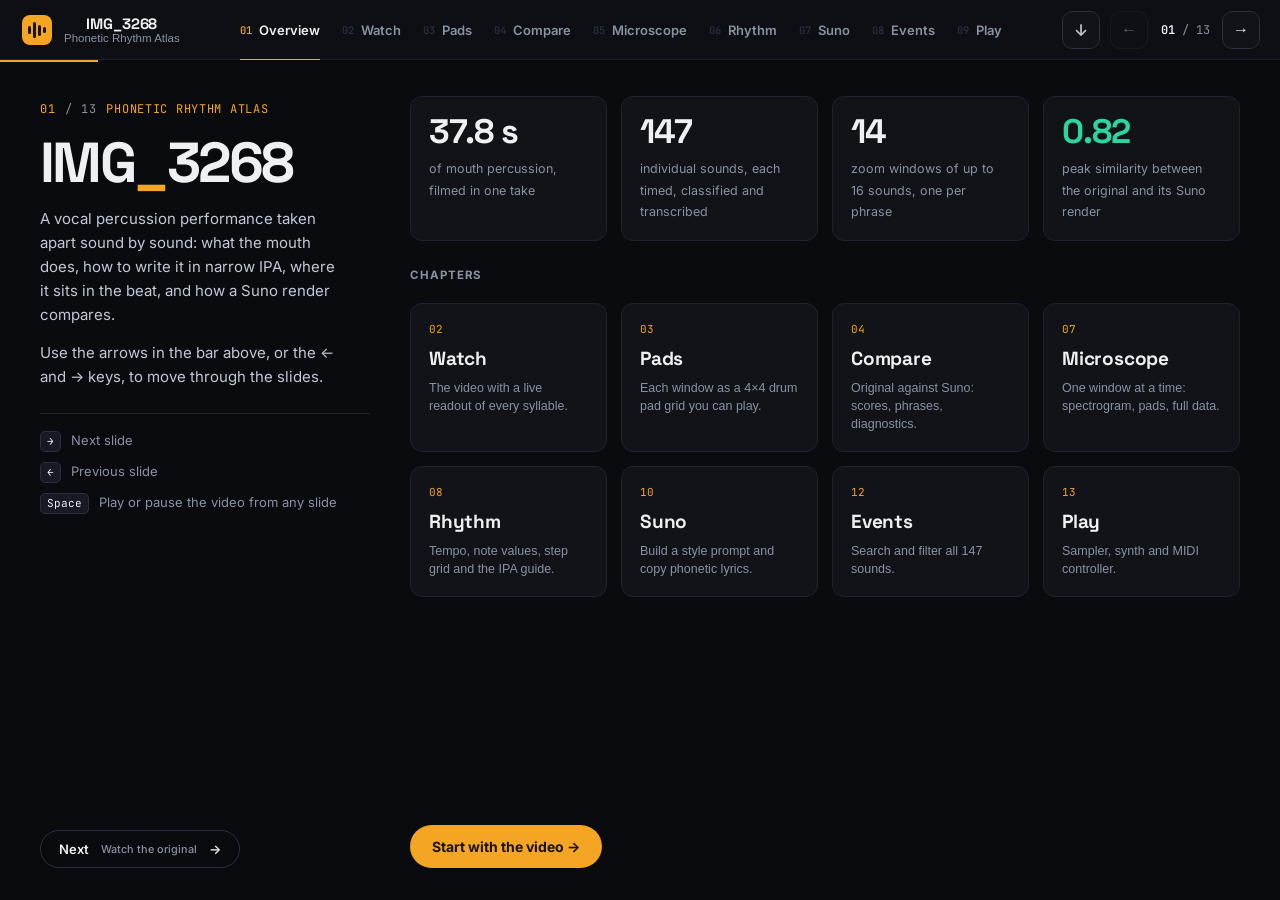
==== commit eae72185: "Redesign as full-viewport slide deck with playable pads and MIDI instrument Fixed full-width nav bar" ====
--- a/index.html
+++ b/index.html
@@ -3,10 +3,10 @@
 <head>
 <meta charset="utf-8" />
 <meta name="viewport" content="width=device-width, initial-scale=1" />
-<title>IMG_3268 — Vocal Percussion, Narrow IPA, Musical Rhythm &amp; Suno A/B Studio Workbench</title>
-<link rel="preconnect" href="https://fonts.googleapis.com">
-<link rel="preconnect" href="https://fonts.gstatic.com" crossorigin>
-<link href="https://fonts.googleapis.com/css2?family=Inter:wght@400;500;600;700;800&family=JetBrains+Mono:wght@400;500;600;700&display=swap" rel="stylesheet">
+<title>IMG_3268 · Phonetic Rhythm Atlas</title>
+<link rel="preconnect" href="https://fonts.googleapis.com" />
+<link rel="preconnect" href="https://fonts.gstatic.com" crossorigin />
+<link href="https://fonts.googleapis.com/css2?family=Inter:wght@400;500;600;700;800&family=JetBrains+Mono:wght@400;500;600&family=Space+Grotesk:wght@500;600;700&display=swap" rel="stylesheet" />
 <style>
   :root {
     --bg-canvas: #080a0f;
@@ -1122,1376 +1122,1883 @@
     height: auto;
     display: block;
   }
+
+
+  /* ================================================================
+     DESIGN PASS v2: spacing scale, resizable rail, calmer hierarchy
+     (appended after the original rules so it wins the cascade)
+     ================================================================ */
+  :root {
+    --sp-1: 4px; --sp-2: 8px; --sp-3: 12px; --sp-4: 16px; --sp-5: 24px; --sp-6: 32px;
+    --rail-w: 420px;
+    --topbar-h: 56px;
+    --shadow-card: 0 1px 0 rgba(255,255,255,0.03) inset, 0 6px 24px rgba(0,0,0,0.28);
+  }
+  html { scroll-padding-top: 130px; }
+  body { font-size: 14px; line-height: 1.55; }
+  :focus-visible { outline: 2px solid var(--accent-orig); outline-offset: 2px; }
+
+  /* ---------- Topbar ---------- */
+  .app-topbar { height: var(--topbar-h); padding: 0 var(--sp-5); gap: var(--sp-4); }
+  .brand-cluster { gap: var(--sp-3); }
+  .brand-title { font-size: 15px; font-weight: 700; }
+  .brand-title small { font-weight: 500; color: var(--text-muted); margin-left: 8px; font-size: 12.5px; }
+  .brand-badge { display: none; }
+  @media (min-width: 1500px) { .brand-badge { display: inline-flex; } }
+  .dl-menu { position: relative; flex-shrink: 0; }
+  .dl-menu > summary {
+    list-style: none; cursor: pointer; user-select: none;
+    font-size: 12.5px; font-weight: 600; color: var(--text-secondary);
+    background: var(--bg-elevated); border: 1px solid var(--border-strong);
+    padding: 7px 14px; border-radius: var(--radius-sm);
+  }
+  .dl-menu > summary::-webkit-details-marker { display: none; }
+  .dl-menu > summary:hover, .dl-menu[open] > summary { color: #fff; border-color: var(--accent-orig); }
+  .dl-pop {
+    position: absolute; right: 0; top: calc(100% + 8px); min-width: 280px;
+    background: var(--bg-surface); border: 1px solid var(--border-strong);
+    border-radius: var(--radius-md); padding: var(--sp-2);
+    display: flex; flex-direction: column; gap: 2px;
+    box-shadow: 0 18px 48px rgba(0,0,0,0.6); z-index: 400;
+  }
+  .dl-pop .dl-link { background: transparent; border: none; padding: 9px 12px; font-size: 13px; }
+  .dl-pop .dl-link:hover { background: var(--bg-interactive); }
+
+  /* ---------- Shell: rail | handle | workbench ---------- */
+  .studio-shell {
+    max-width: 1880px;
+    grid-template-columns: var(--rail-w) 20px minmax(0, 1fr);
+    gap: 0;
+    padding: var(--sp-5) var(--sp-5) 96px;
+  }
+  body.rail-collapsed .studio-shell { grid-template-columns: 0 20px minmax(0, 1fr); }
+  body.rail-collapsed .monitor-rail { display: none; }
+  body.rail-dragging { cursor: col-resize; user-select: none; }
+  body.rail-dragging iframe, body.rail-dragging video { pointer-events: none; }
+
+  .rail-handle {
+    position: sticky; top: calc(var(--topbar-h) + 16px);
+    height: calc(100vh - var(--topbar-h) - 32px);
+    display: flex; flex-direction: column; align-items: center; justify-content: flex-start;
+    gap: var(--sp-2); cursor: col-resize; touch-action: none; outline: none;
+  }
+  .rail-handle .grip {
+    flex: 1; width: 4px; border-radius: 4px; background: var(--border-subtle);
+    transition: background .15s, width .15s; margin-bottom: var(--sp-3);
+  }
+  .rail-handle:hover .grip, .rail-handle:focus-visible .grip, body.rail-dragging .rail-handle .grip {
+    background: var(--accent-orig); width: 6px;
+  }
+  .rail-toggle {
+    width: 22px; height: 22px; border-radius: 50%; flex-shrink: 0; cursor: pointer;
+    background: var(--bg-elevated); color: var(--text-secondary);
+    border: 1px solid var(--border-strong); font-size: 11px; line-height: 1; padding: 0;
+    display: inline-flex; align-items: center; justify-content: center;
+  }
+  .rail-toggle:hover { color: #fff; border-color: var(--accent-orig); }
+  body.rail-collapsed .rail-toggle { transform: rotate(180deg); }
+  @media (max-width: 1180px) {
+    .studio-shell, body.rail-collapsed .studio-shell { grid-template-columns: 1fr; padding: var(--sp-4); gap: var(--sp-4); }
+    .rail-handle { display: none; }
+    body.rail-collapsed .monitor-rail { display: flex; }
+  }
+
+  /* ---------- Rail ---------- */
+  .monitor-rail {
+    top: calc(var(--topbar-h) + 16px);
+    max-height: calc(100vh - var(--topbar-h) - 32px);
+    padding: var(--sp-4); gap: var(--sp-4);
+    container-type: inline-size; container-name: rail;
+    scrollbar-width: thin; scrollbar-color: var(--border-strong) transparent;
+  }
+  .rail-title {
+    display: flex; align-items: center; justify-content: space-between;
+    font-size: 11px; font-weight: 700; letter-spacing: .08em; text-transform: uppercase; color: var(--text-muted);
+  }
+  .rail-title span:last-child { font-family: var(--font-mono); letter-spacing: 0; text-transform: none; font-weight: 500; }
+  .monitor-source-tabs { padding: 3px; gap: 3px; }
+  .src-tab { padding: 8px 6px; font-size: 12.5px; display: flex; align-items: center; justify-content: center; gap: 7px; }
+  .src-tab::before { content: ""; width: 8px; height: 8px; border-radius: 50%; background: var(--text-muted); }
+  #srctab-video::before { background: var(--accent-amber); }
+  #srctab-orig::before { background: var(--accent-orig); }
+  #srctab-suno::before { background: var(--accent-suno); }
+  .live-hud-card { padding: var(--sp-4); gap: var(--sp-3); }
+  .hud-meta-top { flex-wrap: wrap; row-gap: 4px; padding-bottom: var(--sp-3); }
+  .hud-hero-stage { gap: var(--sp-3); padding: var(--sp-2) 0; }
+  .hud-note-sym, .hud-en-syl { font-size: clamp(22px, 7cqw, 32px); }
+  .hud-ipa-syl { font-size: clamp(16px, 5cqw, 22px); }
+  .hud-telemetry-grid { grid-template-columns: repeat(auto-fit, minmax(128px, 1fr)); gap: var(--sp-2); }
+  .telemetry-cell { flex-direction: column; align-items: flex-start; gap: 2px; padding: 7px 10px; min-width: 0; }
+  .telemetry-val { white-space: normal; overflow-wrap: anywhere; font-size: 12px; }
+  .hud-strip-wrap { padding: var(--sp-3); }
+  .hud-strip-label { margin-bottom: var(--sp-2); }
+  .section-score-bar { gap: var(--sp-2); padding-bottom: 6px; }
+  .transport-controls { gap: var(--sp-3); }
+  .transport-row { gap: var(--sp-2); }
+  .transport-btn { padding: 10px 8px; font-size: 13px; }
+  .transport-subrow { gap: var(--sp-2); }
+  .toggle-pill { padding: 6px 10px; font-size: 12px; }
+  .speed-btn { padding: 4px 9px; }
+  .kbd-hint { line-height: 1.9; }
+
+  /* ---------- Workbench & nav ---------- */
+  .main-workbench { gap: var(--sp-5); padding-left: 4px; }
+  .workspace-nav {
+    top: calc(var(--topbar-h) + 12px);
+    padding: var(--sp-2); gap: var(--sp-2);
+  }
+  .ws-tabs-left { gap: 2px; flex-wrap: wrap; }
+  .ws-tab { padding: 8px 14px; font-size: 13px; font-weight: 600; gap: 8px; color: var(--text-muted); }
+  .ws-tab .ws-num {
+    font-family: var(--font-mono); font-size: 10.5px; width: 18px; height: 18px; border-radius: 50%;
+    display: inline-flex; align-items: center; justify-content: center;
+    background: var(--bg-canvas); border: 1px solid var(--border-strong); color: var(--text-muted);
+  }
+  .ws-tab.active .ws-num { background: var(--accent-orig); border-color: var(--accent-orig); color: #041016; }
+  .ws-tab.ab-tab.active .ws-num { background: var(--accent-suno); border-color: var(--accent-suno); }
+  .ws-tab.play-tab.active { border-color: var(--accent-emerald); box-shadow: 0 2px 8px rgba(16,185,129,.22); }
+  .ws-tab.play-tab.active .ws-num { background: var(--accent-emerald); border-color: var(--accent-emerald); }
+  .ws-pane { gap: var(--sp-5); }
+  .surface-card { padding: var(--sp-5) clamp(18px, 2.2vw, 32px); box-shadow: var(--shadow-card); }
+  .card-header { margin-bottom: var(--sp-5); padding-bottom: var(--sp-4); gap: var(--sp-4); }
+  .card-title { font-size: 19px; line-height: 1.3; overflow-wrap: anywhere; }
+  .eyebrow-row { gap: var(--sp-3); margin-bottom: 6px; }
+  .section-sublabel { margin: var(--sp-5) 0 var(--sp-3); }
+  .ab-hero-banner { gap: var(--sp-4) !important; margin-bottom: var(--sp-5) !important; }
+  .ab-players-grid { gap: var(--sp-4) !important; margin-bottom: var(--sp-5) !important; }
+  .ab-phrase-grid, .chips-grid, .style-cards-grid, .lyrics-grid { gap: var(--sp-3) !important; }
+  .kpi-card, .ab-deck, .ab-phrase-card, .style-card, .lyric-card { padding: var(--sp-4) !important; }
+  .win-filter-bar { gap: var(--sp-2); padding: var(--sp-3) var(--sp-4); }
+  .win-filter-pill { padding: 6px 12px; }
+  .table-scroll { border-radius: var(--radius-md); }
+
+  /* ================================================================
+     PLAY PANE: sampler pads + synth + MIDI
+     ================================================================ */
+  #pane-play .play-grid { display: grid; grid-template-columns: minmax(0, 1.55fr) minmax(300px, 1fr); gap: var(--sp-5); align-items: start; }
+  @media (max-width: 1280px) { #pane-play .play-grid { grid-template-columns: 1fr; } }
+  .play-col { display: flex; flex-direction: column; gap: var(--sp-5); min-width: 0; }
+  .play-box { background: var(--bg-canvas); border: 1px solid var(--border-subtle); border-radius: var(--radius-md); padding: var(--sp-4); }
+  .play-box h3 { margin: 0 0 var(--sp-3); font-size: 12px; letter-spacing: .08em; text-transform: uppercase; color: var(--text-muted); font-weight: 700;
+    display: flex; align-items: center; justify-content: space-between; gap: var(--sp-3); }
+  .play-box h3 .hint { text-transform: none; letter-spacing: 0; font-weight: 500; font-family: var(--font-mono); font-size: 11px; }
+  .audio-gate {
+    display: flex; align-items: center; justify-content: space-between; gap: var(--sp-4); flex-wrap: wrap;
+    background: rgba(245,158,11,.1); border: 1px solid rgba(245,158,11,.4); border-radius: var(--radius-md);
+    padding: var(--sp-3) var(--sp-4); color: #fde68a; font-size: 13px;
+  }
+  .audio-gate.ready { background: rgba(16,185,129,.1); border-color: rgba(16,185,129,.4); color: #6ee7b7; }
+  .play-btn {
+    background: var(--bg-elevated); color: var(--text-primary); border: 1px solid var(--border-strong);
+    border-radius: var(--radius-sm); padding: 8px 14px; font-size: 12.5px; font-weight: 600; cursor: pointer;
+  }
+  .play-btn:hover { background: var(--bg-interactive); border-color: var(--accent-orig); }
+  .play-btn.on { background: rgba(16,185,129,.16); border-color: rgba(16,185,129,.5); color: #6ee7b7; }
+  .seg { display: inline-flex; background: var(--bg-surface); border: 1px solid var(--border-subtle); border-radius: var(--radius-sm); padding: 2px; gap: 2px; }
+  .seg button { background: transparent; border: none; color: var(--text-muted); padding: 6px 12px; font-size: 12px; font-weight: 600; border-radius: 4px; cursor: pointer; }
+  .seg button.active { background: var(--bg-interactive); color: #fff; }
+  .bank-bar { display: flex; align-items: center; justify-content: space-between; gap: var(--sp-3); flex-wrap: wrap; margin-bottom: var(--sp-3); }
+  .bank-nav { display: inline-flex; align-items: center; gap: var(--sp-2); font-family: var(--font-mono); font-size: 12px; color: var(--text-secondary); }
+
+  .pad-grid { display: grid; grid-template-columns: repeat(4, minmax(0, 1fr)); gap: var(--sp-3); }
+  .pad {
+    position: relative; aspect-ratio: 1.15 / 1; min-height: 84px;
+    background: var(--bg-surface); border: 1px solid var(--border-strong);
+    border-bottom: 4px solid var(--pad-col, #38bdf8); border-radius: var(--radius-md);
+    color: var(--text-primary); cursor: pointer; padding: var(--sp-2) var(--sp-3);
+    display: flex; flex-direction: column; justify-content: space-between; align-items: flex-start; text-align: left;
+    transition: transform .05s, background .08s; touch-action: none; user-select: none; overflow: hidden;
+  }
+  .pad:hover { background: var(--bg-elevated); }
+  .pad.hit { background: color-mix(in srgb, var(--pad-col, #38bdf8) 45%, var(--bg-surface)); transform: scale(.97); border-color: var(--pad-col, #38bdf8); }
+  .pad .p-top { display: flex; justify-content: space-between; width: 100%; font-family: var(--font-mono); font-size: 10.5px; color: var(--text-muted); }
+  .pad .p-syl { font-size: clamp(14px, 1.6vw, 20px); font-weight: 800; line-height: 1.1; overflow-wrap: anywhere; }
+  .pad .p-ipa { font-family: var(--font-mono); font-size: 11px; color: #fde047; opacity: .9; }
+  .pad .p-vel { position: absolute; left: 0; bottom: 0; height: 3px; background: #fff; width: 0; opacity: .8; }
+  .pad.empty { opacity: .35; pointer-events: none; }
+
+  .knob-row { display: grid; grid-template-columns: repeat(auto-fit, minmax(130px, 1fr)); gap: var(--sp-4); }
+  .ctl { display: flex; flex-direction: column; gap: 6px; font-size: 12px; color: var(--text-secondary); min-width: 0; }
+  .ctl label { display: flex; justify-content: space-between; gap: var(--sp-2); font-weight: 600; }
+  .ctl label output { font-family: var(--font-mono); color: var(--accent-amber); font-weight: 500; }
+  .ctl input[type=range] { width: 100%; accent-color: var(--accent-orig); }
+  .ctl select, .midi-sel {
+    background: var(--bg-surface); color: var(--text-primary); border: 1px solid var(--border-strong);
+    border-radius: var(--radius-sm); padding: 7px 8px; font-size: 12.5px; width: 100%;
+  }
+
+  .piano { position: relative; height: 120px; display: flex; user-select: none; touch-action: none; }
+  .piano .wk {
+    flex: 1; background: #e5e9f0; border: 1px solid #0b0e14; border-radius: 0 0 5px 5px; cursor: pointer;
+    display: flex; align-items: flex-end; justify-content: center; padding-bottom: 6px;
+    font-size: 10px; color: #475569; font-family: var(--font-mono);
+  }
+  .piano .wk.on { background: var(--accent-orig); color: #041016; }
+  .piano .bk {
+    position: absolute; top: 0; width: 5.2%; height: 62%; background: #10151f; border: 1px solid #000;
+    border-radius: 0 0 4px 4px; cursor: pointer; z-index: 2; transform: translateX(-50%);
+  }
+  .piano .bk.on { background: var(--accent-orig); }
+
+  .midi-status { display: flex; align-items: center; gap: var(--sp-3); font-size: 13px; }
+  .led { width: 10px; height: 10px; border-radius: 50%; background: #475569; flex-shrink: 0; transition: background .08s, box-shadow .08s; }
+  .led.ok { background: var(--accent-emerald); }
+  .led.act { background: #fde047; box-shadow: 0 0 10px #fde047; }
+  .led.err { background: #ef4444; }
+  .midi-log { font-family: var(--font-mono); font-size: 11px; color: var(--text-muted); background: var(--bg-surface); border: 1px solid var(--border-subtle);
+    border-radius: var(--radius-sm); padding: var(--sp-2) var(--sp-3); height: 92px; overflow-y: auto; white-space: pre-wrap; }
+  .map-table { width: 100%; border-collapse: collapse; font-size: 12px; }
+  .map-table td { padding: 5px 0; border-bottom: 1px solid var(--border-subtle); color: var(--text-secondary); vertical-align: top; }
+  .map-table td:first-child { font-family: var(--font-mono); color: var(--accent-amber); padding-right: var(--sp-3); white-space: nowrap; }
+  #scope { width: 100%; height: 56px; display: block; background: var(--bg-surface); border: 1px solid var(--border-subtle); border-radius: var(--radius-sm); }
+  .workspace-nav { flex-wrap: nowrap; align-items: flex-start; }
+  .ws-tabs-left { flex: 1; min-width: 0; }
+  .workspace-nav .toggle-pill { flex-shrink: 0; white-space: nowrap; align-self: center; }
+  @media (max-width: 760px) { .workspace-nav { flex-wrap: wrap; } .ws-tab { padding: 8px 10px; } }
+
+  /* ---------- Rail pad grid (replaces the streaming rhythm strip) ---------- */
+  .section-score-bar { display: block; overflow: visible; padding: 0; }
+  .rail-pad-grid { display: grid; grid-template-columns: repeat(4, minmax(0, 1fr)); gap: var(--sp-2); }
+  @container rail (max-width: 360px) { .rail-pad-grid { grid-template-columns: repeat(3, minmax(0, 1fr)); } }
+  .rail-pad {
+    position: relative; aspect-ratio: 1 / 1; min-height: 58px; min-width: 0;
+    background: var(--bg-canvas); border: 1px solid var(--border-strong); border-bottom: 3px solid var(--pad-col, #38bdf8);
+    border-radius: var(--radius-sm); color: var(--text-secondary); cursor: pointer; padding: 5px 6px;
+    display: flex; flex-direction: column; justify-content: space-between; align-items: flex-start; text-align: left;
+    touch-action: none; user-select: none; overflow: hidden; transition: background .1s, box-shadow .1s, color .1s;
+  }
+  .rail-pad:hover { background: var(--bg-elevated); color: #fff; }
+  .rail-pad .rp-top { display: flex; justify-content: space-between; width: 100%; font-family: var(--font-mono); font-size: 9.5px; color: var(--text-muted); }
+  .rail-pad .rp-syl { font-size: 12.5px; font-weight: 800; line-height: 1.1; color: var(--text-primary); overflow-wrap: anywhere; }
+  .rail-pad .rp-ipa { font-family: var(--font-mono); font-size: 9.5px; color: #fde047; opacity: .85; max-width: 100%; overflow: hidden; text-overflow: ellipsis; white-space: nowrap; }
+  .rail-pad.current {
+    background: color-mix(in srgb, var(--pad-col, #38bdf8) 42%, var(--bg-canvas));
+    border-color: var(--pad-col, #38bdf8); color: #fff;
+    box-shadow: 0 0 0 1px var(--pad-col, #38bdf8), 0 0 16px color-mix(in srgb, var(--pad-col, #38bdf8) 60%, transparent);
+  }
+  .rail-pad.hit { animation: padFlash .28s ease-out; }
+  @keyframes padFlash { 0% { filter: brightness(1.9); transform: scale(.95); } 100% { filter: none; transform: none; } }
+  .src-tab { white-space: normal; line-height: 1.2; font-size: 12px; }
+
+
+  /* ================================================================
+     DECK LAYOUT v3: full-viewport slides, fixed nav bar, no page scroll
+     ================================================================ */
+  :root {
+    --bg-canvas: #0a0b0f;
+    --bg-surface: #111319;
+    --bg-elevated: #171a22;
+    --bg-interactive: #1f2330;
+    --border-subtle: #1f2330;
+    --border-strong: #2b3040;
+    --text-primary: #eef0f4;
+    --text-secondary: #c3c8d4;
+    --text-muted: #8a91a3;
+    --accent-amber: #f5a524;
+    --accent-orig: #4cc2ff;
+    --accent-suno: #ff7a3d;
+    --accent-emerald: #2dd4a0;
+    --font-sans: 'Inter', system-ui, -apple-system, 'Segoe UI', sans-serif;
+    --font-display: 'Space Grotesk', 'Inter', system-ui, sans-serif;
+    --font-mono: 'JetBrains Mono', ui-monospace, Menlo, monospace;
+    --nav-h: 60px;
+    --r-lg: 16px;
+    --r-md: 12px;
+  }
+  html, body { height: 100%; overflow: hidden; background: var(--bg-canvas); }
+  body { font-family: var(--font-sans); color: var(--text-primary); }
+
+  /* ---------- Fixed nav bar ---------- */
+  .deck-nav {
+    position: fixed; top: 0; left: 0; right: 0; height: var(--nav-h); z-index: 500;
+    display: grid; grid-template-columns: auto minmax(0, 1fr) auto; align-items: center; gap: 24px;
+    padding: 0 20px 0 22px; background: #0d0f14; border-bottom: 1px solid var(--border-subtle);
+  }
+  .deck-brand { display: flex; align-items: center; gap: 12px; min-width: 0; text-decoration: none; color: inherit; cursor: pointer; background: none; border: 0; padding: 0; }
+  .deck-mark { width: 30px; height: 30px; border-radius: 8px; background: var(--accent-amber); display: grid; grid-template-columns: repeat(4, 3px); gap: 2px; align-items: center; justify-content: center; flex-shrink: 0; }
+  .deck-mark i { display: block; width: 3px; background: #1a1205; border-radius: 2px; }
+  .deck-mark i:nth-child(1) { height: 8px; } .deck-mark i:nth-child(2) { height: 16px; } .deck-mark i:nth-child(3) { height: 11px; } .deck-mark i:nth-child(4) { height: 6px; }
+  .deck-brand-text { display: flex; flex-direction: column; line-height: 1.15; }
+  .deck-brand-text b { font-family: var(--font-display); font-size: 15px; font-weight: 700; letter-spacing: -0.01em; }
+  .deck-brand-text span { font-size: 11.5px; color: var(--text-muted); }
+
+  .deck-chapters { display: flex; align-items: stretch; height: var(--nav-h); gap: 2px; overflow-x: auto; scrollbar-width: none; justify-content: center; }
+  .deck-chapters::-webkit-scrollbar { display: none; }
+  .deck-chapter {
+    position: relative; background: none; border: 0; color: var(--text-muted); cursor: pointer;
+    font: 600 13px/1 var(--font-sans); padding: 0 12px; white-space: nowrap; display: flex; align-items: center; gap: 7px;
+  }
+  .deck-chapter:hover { color: var(--text-primary); }
+  .deck-chapter .n { font-family: var(--font-mono); font-size: 10.5px; color: var(--border-strong); font-weight: 500; }
+  .deck-chapter.active { color: var(--text-primary); }
+  .deck-chapter.active .n { color: var(--accent-amber); }
+  .deck-chapter.active::after { content: ""; position: absolute; left: 12px; right: 12px; bottom: -1px; height: 2px; background: var(--accent-amber); }
+
+  .deck-right { display: flex; align-items: center; gap: 10px; }
+  .now-mini {
+    display: flex; align-items: center; gap: 10px; height: 38px; padding: 0 12px 0 4px; max-width: 260px;
+    background: var(--bg-surface); border: 1px solid var(--border-subtle); border-radius: 999px;
+  }
+  .now-mini button { width: 30px; height: 30px; border-radius: 50%; border: 0; background: var(--accent-amber); color: #1a1205; cursor: pointer; font-size: 11px; flex-shrink: 0; }
+  .now-mini .t { display: flex; flex-direction: column; min-width: 0; line-height: 1.15; }
+  .now-mini .t b { font-size: 12.5px; white-space: nowrap; overflow: hidden; text-overflow: ellipsis; }
+  .now-mini .t span { font-family: var(--font-mono); font-size: 10.5px; color: var(--text-muted); white-space: nowrap; overflow: hidden; text-overflow: ellipsis; }
+  .deck-count { font-family: var(--font-mono); font-size: 12px; color: var(--text-muted); min-width: 54px; text-align: center; }
+  .deck-count b { color: var(--text-primary); font-weight: 600; }
+  .icon-btn {
+    width: 38px; height: 38px; border-radius: 10px; border: 1px solid var(--border-strong); background: var(--bg-surface);
+    color: var(--text-primary); cursor: pointer; font-size: 16px; display: inline-flex; align-items: center; justify-content: center;
+  }
+  .icon-btn:hover:not(:disabled) { border-color: var(--accent-amber); color: var(--accent-amber); }
+  .icon-btn:disabled { opacity: .35; cursor: default; }
+  .deck-progress { position: fixed; top: var(--nav-h); left: 0; height: 2px; background: var(--accent-amber); z-index: 501; transition: width .35s ease; }
+  .dl-menu > summary { height: 38px; display: flex; align-items: center; border-radius: 10px; background: var(--bg-surface); border-color: var(--border-strong); }
+
+  /* ---------- Slides ---------- */
+  .deck { position: fixed; top: var(--nav-h); left: 0; right: 0; bottom: 0; overflow: hidden; }
+  .deck-track { display: flex; height: 100%; transition: transform .5s cubic-bezier(.6, 0, .2, 1); will-change: transform; }
+  .slide {
+    flex: 0 0 100vw; width: 100vw; height: 100%; min-height: 0;
+    display: grid; grid-template-columns: minmax(260px, 330px) minmax(0, 1fr); gap: 40px;
+    padding: 36px 40px 32px;
+  }
+  .slide-cap { display: flex; flex-direction: column; min-height: 0; padding-top: 4px; }
+  .slide-eyebrow { font-family: var(--font-mono); font-size: 12px; color: var(--accent-amber); letter-spacing: .06em; text-transform: uppercase; margin-bottom: 18px; display: flex; gap: 10px; }
+  .slide-eyebrow span { color: var(--text-muted); }
+  .slide-cap h2 { font-family: var(--font-display); font-size: clamp(30px, 3vw, 42px); font-weight: 700; line-height: 1.04; letter-spacing: -0.025em; margin: 0 0 18px; }
+  .slide-cap p { font-size: 15px; line-height: 1.6; color: var(--text-secondary); margin: 0 0 14px; max-width: 34ch; }
+  .slide-cap .how { margin-top: 10px; padding-top: 16px; border-top: 1px solid var(--border-subtle); display: flex; flex-direction: column; gap: 9px; font-size: 13px; color: var(--text-muted); }
+  .slide-cap .how div { display: flex; gap: 10px; align-items: baseline; }
+  .slide-cap .how kbd, .slide-cap .how .k { font-family: var(--font-mono); font-size: 11px; color: var(--text-primary); background: var(--bg-elevated); border: 1px solid var(--border-strong); border-radius: 5px; padding: 1px 6px; flex-shrink: 0; }
+  .slide-next {
+    margin-top: auto; align-self: flex-start; display: inline-flex; align-items: center; gap: 12px;
+    background: none; border: 1px solid var(--border-strong); color: var(--text-primary); border-radius: 999px;
+    padding: 10px 18px; font: 600 13px var(--font-sans); cursor: pointer;
+  }
+  .slide-next:hover { border-color: var(--accent-amber); color: var(--accent-amber); }
+  .slide-next small { color: var(--text-muted); font-weight: 500; }
+  .slide-body { min-height: 0; min-width: 0; display: flex; flex-direction: column; gap: 18px; }
+  .panel { background: var(--bg-surface); border: 1px solid var(--border-subtle); border-radius: var(--r-lg); padding: 20px; min-height: 0; min-width: 0; }
+  .panel-title { font-size: 11.5px; font-weight: 700; letter-spacing: .08em; text-transform: uppercase; color: var(--text-muted); margin: 0 0 14px; display: flex; justify-content: space-between; align-items: center; gap: 12px; }
+  .scroll-y { overflow-y: auto; scrollbar-width: thin; scrollbar-color: var(--border-strong) transparent; }
+  .fill { flex: 1; min-height: 0; }
+
+  /* intro */
+  .intro-title { font-family: var(--font-display); font-size: clamp(56px, 7vw, 104px); line-height: .92; letter-spacing: -0.045em; margin: 0 0 22px; font-weight: 700; }
+  .intro-title em { font-style: normal; color: var(--accent-amber); }
+  .intro-grid { display: grid; grid-template-columns: repeat(4, minmax(0, 1fr)); gap: 14px; }
+  .stat { background: var(--bg-surface); border: 1px solid var(--border-subtle); border-radius: var(--r-md); padding: 18px; }
+  .stat b { display: block; font-family: var(--font-display); font-size: 34px; letter-spacing: -0.03em; line-height: 1; margin-bottom: 8px; }
+  .stat span { font-size: 12.5px; color: var(--text-muted); }
+  .chapter-cards { display: grid; grid-template-columns: repeat(4, minmax(0, 1fr)); gap: 14px; }
+  .chapter-card {
+    text-align: left; background: var(--bg-surface); border: 1px solid var(--border-subtle); border-radius: var(--r-md);
+    padding: 18px; cursor: pointer; color: inherit; display: flex; flex-direction: column; gap: 8px; min-height: 128px; transition: border-color .15s, transform .15s;
+  }
+  .chapter-card:hover { border-color: var(--accent-amber); transform: translateY(-2px); }
+  .chapter-card .n { font-family: var(--font-mono); font-size: 11px; color: var(--accent-amber); }
+  .chapter-card b { font-family: var(--font-display); font-size: 19px; letter-spacing: -0.01em; }
+  .chapter-card span { font-size: 12.5px; color: var(--text-muted); line-height: 1.45; }
+  .btn-start { background: var(--accent-amber); color: #1a1205; border: 0; border-radius: 999px; padding: 13px 22px; font: 700 14px var(--font-sans); cursor: pointer; align-self: flex-start; margin-top: auto; }
+
+  /* watch */
+  .watch-grid { display: grid; grid-template-columns: minmax(0, 1.5fr) minmax(300px, 1fr); grid-template-rows: minmax(0, 1fr) auto; gap: 18px; height: 100%; min-height: 0; }
+  .watch-video { display: flex; flex-direction: column; gap: 12px; min-height: 0; }
+  .watch-video .video-stage-box { flex: 1; min-height: 0; aspect-ratio: auto; border-radius: var(--r-lg); border-color: var(--border-subtle); }
+  .watch-hud { display: flex; flex-direction: column; min-height: 0; }
+  .watch-hud .live-hud-card { flex: 1; min-height: 0; border-radius: var(--r-lg); background: var(--bg-surface); border-color: var(--border-subtle); padding: 22px; justify-content: space-between; overflow: auto; }
+  .watch-hud .hud-hero-stage { flex-direction: column; align-items: center; gap: 10px; padding: 18px 0; }
+  .watch-hud .hud-en-syl { font-family: var(--font-display); font-size: clamp(30px, 3.4vw, 52px); }
+  .watch-hud .hud-note-sym { font-size: 30px; }
+  .watch-hud .hud-ipa-syl { font-size: clamp(18px, 1.8vw, 26px); }
+  .watch-transport { grid-column: 1 / -1; display: flex; align-items: center; gap: 14px; flex-wrap: wrap; background: var(--bg-surface); border: 1px solid var(--border-subtle); border-radius: var(--r-lg); padding: 12px 14px; }
+  .watch-transport .transport-row { display: flex; gap: 8px; }
+  .watch-transport .transport-btn { padding: 9px 16px; }
+  .watch-transport .transport-subrow { display: flex; gap: 10px; align-items: center; margin-left: auto; }
+  .monitor-source-tabs { border-radius: 10px; }
+
+  /* pads */
+  .pads-grid { display: grid; grid-template-columns: minmax(0, 1fr) 280px; gap: 18px; height: 100%; min-height: 0; }
+  .pads-main { display: flex; flex-direction: column; min-height: 0; }
+  .pads-main .section-score-bar { flex: 1; min-height: 0; display: flex; }
+  .pads-main .rail-pad-grid { flex: 1; grid-template-columns: repeat(4, minmax(0, 1fr)); grid-auto-rows: minmax(0, 1fr); gap: 12px; align-content: stretch; }
+  .pads-main .rail-pad { aspect-ratio: auto; min-height: 0; padding: 12px 14px; border-radius: 12px; border-bottom-width: 4px; background: var(--bg-elevated); }
+  .pads-main .rail-pad .rp-top { font-size: 11px; }
+  .pads-main .rail-pad .rp-syl { font-family: var(--font-display); font-size: clamp(16px, 1.9vw, 28px); }
+  .pads-main .rail-pad .rp-ipa { font-size: 12.5px; }
+  .pad-now { display: flex; align-items: baseline; gap: 14px; margin-bottom: 14px; min-height: 34px; }
+  .pad-now b { font-family: var(--font-display); font-size: 26px; letter-spacing: -0.02em; }
+  .pad-now code { font-family: var(--font-mono); color: #fde047; font-size: 16px; }
+  .pad-now span { font-size: 12px; color: var(--text-muted); font-family: var(--font-mono); margin-left: auto; }
+  .win-list { display: flex; flex-direction: column; gap: 6px; }
+  .win-btn {
+    display: grid; grid-template-columns: 30px 1fr; gap: 2px 10px; text-align: left; align-items: baseline;
+    background: transparent; border: 1px solid transparent; border-radius: 10px; color: var(--text-secondary); padding: 8px 10px; cursor: pointer; font: 500 12.5px var(--font-sans);
+  }
+  .win-btn:hover { background: var(--bg-elevated); }
+  .win-btn.active { background: var(--bg-elevated); border-color: var(--accent-amber); color: var(--text-primary); }
+  .win-btn .wn { font-family: var(--font-mono); font-size: 11px; color: var(--accent-amber); grid-row: span 2; }
+  .win-btn small { font-family: var(--font-mono); color: var(--text-muted); font-size: 10.5px; }
+
+  /* compare */
+  .ab-hero-banner { display: grid !important; grid-template-columns: repeat(4, minmax(0, 1fr)) !important; margin: 0 !important; }
+  .kpi-card { background: var(--bg-surface) !important; border-color: var(--border-subtle) !important; border-radius: var(--r-md) !important; }
+  .kpi-val { font-family: var(--font-display) !important; }
+  .ab-players-grid { margin: 0 !important; }
+  .ab-deck { border-radius: var(--r-lg) !important; background: var(--bg-surface) !important; }
+  .ab-phrase-grid { display: grid !important; grid-template-columns: repeat(3, minmax(0, 1fr)) !important; height: 100%; align-content: start; }
+  .split { display: grid; grid-template-columns: minmax(0, 1.3fr) minmax(0, 1fr); gap: 18px; height: 100%; min-height: 0; }
+  .fig-stack { display: flex; flex-direction: column; gap: 14px; }
+  .fig-stack .figure-frame { flex-shrink: 0; }
+  .fig-stack .ab-players-grid { display: flex !important; flex-direction: column; gap: 14px !important; }
+
+  /* microscope */
+  .mic-bar { display: flex; gap: 6px; overflow-x: auto; padding-bottom: 4px; scrollbar-width: thin; flex-shrink: 0; }
+  .mic-bar .win-filter-pill { white-space: nowrap; flex-shrink: 0; }
+  .mic-stage { flex: 1; min-height: 0; }
+  .mic-stage .zoom-window-card { height: 100%; min-height: 0; margin: 0; padding: 20px !important;
+    display: grid; grid-template-columns: minmax(0, 1.15fr) minmax(0, 1fr); grid-template-rows: auto minmax(0, 1fr); gap: 16px 20px; }
+  .mic-stage .zoom-window-card[style*="none"] { display: none !important; }
+  .mic-stage .zoom-window-card > .card-header { grid-column: 1 / -1; margin: 0; padding-bottom: 12px; }
+  .mic-stage .zoom-window-card > .figure-frame { align-self: start; max-height: 100%; overflow: hidden; }
+  .mic-stage .zoom-window-card > .figure-frame img { max-height: 100%; object-fit: contain; }
+  .mic-side { min-height: 0; overflow-y: auto; scrollbar-width: thin; padding-right: 4px; }
+  .mic-side .section-sublabel:first-child { margin-top: 0; }
+
+  /* rhythm figures gallery */
+  .gallery { display: grid; grid-template-columns: repeat(3, minmax(0, 1fr)); gap: 16px; align-items: start; }
+  .gallery figure { margin: 0; display: flex; flex-direction: column; gap: 10px; }
+  .gallery figcaption { font-size: 13px; color: var(--text-secondary); }
+  .gallery figcaption b { display: block; font-family: var(--font-display); font-size: 16px; color: var(--text-primary); margin-bottom: 2px; }
+
+  /* suno + lyrics */
+  .style-cards-grid { display: grid !important; grid-template-columns: repeat(3, minmax(0, 1fr)) !important; }
+  .lyric-tabs { display: flex; gap: 6px; flex-wrap: wrap; flex-shrink: 0; }
+  .lyric-tabs button { background: var(--bg-surface); border: 1px solid var(--border-subtle); color: var(--text-muted); border-radius: 999px; padding: 8px 14px; font: 600 12.5px var(--font-sans); cursor: pointer; }
+  .lyric-tabs button.active { color: var(--text-primary); border-color: var(--accent-orig); }
+  .lyric-stage { flex: 1; min-height: 0; }
+  .lyric-stage .lyrics-grid { display: block !important; height: 100%; }
+  .lyric-stage .lyric-card { display: none; height: 100%; flex-direction: column; min-height: 0; }
+  .lyric-stage .lyric-card.on { display: flex; }
+  .lyric-stage .lyric-card pre { flex: 1; min-height: 0; overflow: auto; margin: 12px 0 0; }
+
+  /* events */
+  .ev-head { display: flex; align-items: center; gap: 14px; flex-wrap: wrap; flex-shrink: 0; }
+  .ev-head .search-input { flex: 1; min-width: 220px; max-width: 420px; }
+  .table-fill { flex: 1; min-height: 0; overflow: auto; border: 1px solid var(--border-subtle); border-radius: var(--r-md); }
+  .table-fill .studio-table thead th { position: sticky; top: 0; z-index: 2; background: var(--bg-elevated); }
+
+  /* play */
+  .slide-play .play-grid { margin: 0 !important; height: 100%; min-height: 0; }
+  .slide-play .play-col { min-height: 0; overflow-y: auto; scrollbar-width: thin; padding-right: 4px; }
+  .slide-play .audio-gate { flex-shrink: 0; }
+
+  /* inert slides */
+  .slide[inert] { pointer-events: none; }
+
+  /* ---------- Small screens: slides scroll internally ---------- */
+  @media (max-width: 1100px) {
+    .deck-chapters { display: none; }
+    .deck-nav { grid-template-columns: auto 1fr auto; }
+    .now-mini { display: none; }
+    .slide { grid-template-columns: 1fr; gap: 20px; padding: 22px 18px 28px; overflow-y: auto; }
+    .slide-cap p { max-width: none; }
+    .slide-next { display: none; }
+    .watch-grid, .pads-grid, .split { grid-template-columns: 1fr; height: auto; }
+    .watch-video .video-stage-box { aspect-ratio: 16 / 10; flex: none; }
+    .pads-main .rail-pad-grid { grid-auto-rows: 86px; }
+    .intro-grid, .chapter-cards, .ab-hero-banner, .gallery { grid-template-columns: repeat(2, minmax(0, 1fr)) !important; }
+    .ab-phrase-grid, .style-cards-grid { grid-template-columns: 1fr !important; height: auto; }
+    .mic-stage .zoom-window-card { grid-template-columns: 1fr; height: auto; }
+    .table-fill { max-height: 70vh; }
+    .lyric-stage .lyric-card pre { max-height: 60vh; }
+  }
+  @media (max-width: 600px) {
+    .deck-brand-text span { display: none; }
+    .deck-count { display: none; }
+    .intro-grid, .chapter-cards { grid-template-columns: 1fr 1fr !important; }
+  }
+  @media (prefers-reduced-motion: reduce) { .deck-track { transition: none; } }
+  .deck { overflow: clip; }
+  .deck-chapter { padding: 0 10px; }
+  .deck-chapter.active::after { left: 10px; right: 10px; }
+  .now-mini { max-width: 210px; }
+  .dl-menu > summary { width: 38px; padding: 0; justify-content: center; font-size: 0; }
+  .dl-menu > summary::before { content: "\2193"; font-size: 16px; }
+  @media (max-width: 1380px) { .now-mini { display: none; } }
+  /* v3.1 fixes */
+  .slide[data-slide="overview"] .intro-title { font-size: clamp(44px, 4.4vw, 68px); }
+  .pads-main .section-score-bar { align-items: stretch; }
+  .pads-main .section-score-bar > .rail-pad-grid { height: 100%; }
+  .score-split { display: grid; grid-template-columns: minmax(0, 1.9fr) minmax(0, 1fr); gap: 18px; height: 100%; min-height: 0; }
+  .score-split .studio-table, .score-split .studio-table td { white-space: normal !important; }
+  .viewer { display: flex; flex-direction: column; gap: 14px; height: 100%; min-height: 0; }
+  .viewer-tabs { display: flex; gap: 8px; flex-wrap: wrap; flex-shrink: 0; }
+  .viewer-tabs button { text-align: left; background: var(--bg-surface); border: 1px solid var(--border-subtle); border-radius: 12px; padding: 10px 14px; cursor: pointer; color: var(--text-muted); font: 500 12.5px var(--font-sans); max-width: 300px; }
+  .viewer-tabs button b { display: block; font-family: var(--font-display); font-size: 15px; color: var(--text-secondary); }
+  .viewer-tabs button.active { border-color: var(--accent-amber); }
+  .viewer-tabs button.active b { color: var(--text-primary); }
+  .viewer-stage { flex: 1; min-height: 0; display: flex; align-items: center; justify-content: center; background: #06080c; border: 1px solid var(--border-subtle); border-radius: var(--r-lg); padding: 12px; }
+  .viewer-stage .figure-frame { display: none; max-height: 100%; height: 100%; border: 0; background: transparent; }
+  .viewer-stage .figure-frame.on { display: flex; align-items: center; justify-content: center; }
+  .viewer-stage .figure-frame img { max-height: 100%; width: auto; max-width: 100%; object-fit: contain; }
+  .style-wrap { display: flex; flex-direction: column; gap: 14px; height: 100%; min-height: 0; }
+  .style-dock { flex-shrink: 0; }
+  .style-dock .section-sublabel { margin: 0 0 10px; }
+  .style-dock .combined-prompt-bar { margin-top: 12px; }
+  .slide-play .pad { aspect-ratio: auto; height: clamp(62px, 8.5vh, 92px); min-height: 0; }
+  .slide-play .play-box { padding: 14px 16px; }
+  .slide-play .piano { height: 96px; }
+  .slide-play .play-col { gap: 14px; }
+  .slide-play .play-grid { gap: 14px !important; }
+  .slide-play .audio-gate { padding: 10px 14px; }
+  @media (max-width: 1100px) { .score-split { grid-template-columns: 1fr; height: auto; } .viewer-stage { min-height: 50vh; } }
 </style>
 </head>
 <body>
-
-<!-- Top Application Bar -->
-<header class="app-topbar">
-  <div class="brand-cluster">
-    <span class="brand-dot"></span>
-    <h1 class="brand-title">IMG_3268 — Vocal Percussion, Narrow IPA, Rhythm &amp; Suno A/B Studio</h1>
-    <span class="brand-badge">Live Streaming Studio Workbench (Fast-Loading Native Media + Offline Export)</span>
+<nav class="deck-nav" aria-label="Slides">
+  <button type="button" class="deck-brand" data-goto="overview" aria-label="Back to overview">
+    <span class="deck-mark" aria-hidden="true"><i></i><i></i><i></i><i></i></span>
+    <span class="deck-brand-text"><b>IMG_3268</b><span>Phonetic Rhythm Atlas</span></span>
+  </button>
+  <div class="deck-chapters"><button type="button" class="deck-chapter" data-chapter="Overview" data-go="0"><span class="n">01</span>Overview</button><button type="button" class="deck-chapter" data-chapter="Watch" data-go="1"><span class="n">02</span>Watch</button><button type="button" class="deck-chapter" data-chapter="Pads" data-go="2"><span class="n">03</span>Pads</button><button type="button" class="deck-chapter" data-chapter="Compare" data-go="3"><span class="n">04</span>Compare</button><button type="button" class="deck-chapter" data-chapter="Microscope" data-go="6"><span class="n">05</span>Microscope</button><button type="button" class="deck-chapter" data-chapter="Rhythm" data-go="7"><span class="n">06</span>Rhythm</button><button type="button" class="deck-chapter" data-chapter="Suno" data-go="9"><span class="n">07</span>Suno</button><button type="button" class="deck-chapter" data-chapter="Events" data-go="11"><span class="n">08</span>Events</button><button type="button" class="deck-chapter" data-chapter="Play" data-go="12"><span class="n">09</span>Play</button></div>
+  <div class="deck-right">
+    <div class="now-mini" title="Now playing">
+      <button type="button" id="miniPlay" aria-label="Play or pause">&#9654;</button>
+      <span class="t"><b id="miniSyl">Ready</b><span id="miniMeta">00.00s · press play</span></span>
+    </div>
+    <details class="dl-menu"><summary title="Downloads" aria-label="Downloads">Downloads</summary><div class="dl-pop"><a class="dl-link" href="./analysis/IMG_3268_phonetic_report.html" download>Offline single-file HTML (34 MB)</a><a class="dl-link" href="./analysis/IMG_3268_subtitled_phonetic_rhythm.mp4" download>Video with burned-in HUD (4.9 MB)</a><a class="dl-link" href="./IMG_3268.mp3" download>Audio from video (MP3)</a><a class="dl-link" href="./IMG_3268%20SUNO.mp3" download>Suno render (MP3)</a></div></details>
+    <button type="button" class="icon-btn" id="deckPrev" aria-label="Previous slide">&#8592;</button>
+    <span class="deck-count" id="deckCount"><b>01</b> / 13</span>
+    <button type="button" class="icon-btn" id="deckNext" aria-label="Next slide">&#8594;</button>
   </div>
-  
-        <div class="header-downloads">
-          <a class="dl-link" href="./analysis/IMG_3268_phonetic_report.html" download>⬇ Offline Single-File HTML (34 MB)</a>
-          <a class="dl-link" href="./analysis/IMG_3268_subtitled_phonetic_rhythm.mp4" download>⬇ Burned-In HUD Video (4.9 MB)</a>
-          <a class="dl-link" href="./IMG_3268.mp3" download>⬇ Original MP3</a>
-          <a class="dl-link" href="./IMG_3268%20SUNO.mp3" download>⬇ Suno MP3</a>
+</nav>
+<div class="deck-progress" id="deckProgress"></div>
+<main class="deck" id="deck"><div class="deck-track" id="deckTrack">
+<section class="slide " data-slide="overview" data-chapter="Overview" aria-label="1 of 13">
+  <div class="slide-cap">
+    <div class="slide-eyebrow">01<span>/ 13</span> Phonetic rhythm atlas</div>
+    <h2><span class="intro-title">IMG<em>_</em>3268</span></h2>
+    <p>A vocal percussion performance taken apart sound by sound: what the mouth does, how to write it in narrow IPA, where it sits in the beat, and how a Suno render compares.</p><p>Use the arrows in the bar above, or the ← and → keys, to move through the slides.</p>
+    <div class="how"><div><span class="k">→</span><span>Next slide</span></div><div><span class="k">←</span><span>Previous slide</span></div><div><span class="k">Space</span><span>Play or pause the video from any slide</span></div></div>
+    <button type="button" class="slide-next" data-next>Next <small>Watch the original</small> →</button>
+  </div>
+  <div class="slide-body">
+  <div class="intro-grid">
+    <div class="stat"><b>37.8 s</b><span>of mouth percussion, filmed in one take</span></div>
+    <div class="stat"><b>147</b><span>individual sounds, each timed, classified and transcribed</span></div>
+    <div class="stat"><b>14</b><span>zoom windows of up to 16 sounds, one per phrase</span></div>
+    <div class="stat"><b style="color:var(--accent-emerald)">0.82</b><span>peak similarity between the original and its Suno render</span></div>
+  </div>
+  <div class="panel-title" style="margin:8px 0 0">Chapters</div>
+  <div class="chapter-cards">
+    <button type="button" class="chapter-card" data-goto="watch"><span class="n">02</span><b>Watch</b><span>The video with a live readout of every syllable.</span></button>
+    <button type="button" class="chapter-card" data-goto="pads"><span class="n">03</span><b>Pads</b><span>Each window as a 4×4 drum pad grid you can play.</span></button>
+    <button type="button" class="chapter-card" data-goto="compare"><span class="n">04</span><b>Compare</b><span>Original against Suno: scores, phrases, diagnostics.</span></button>
+    <button type="button" class="chapter-card" data-goto="microscope"><span class="n">07</span><b>Microscope</b><span>One window at a time: spectrogram, pads, full data.</span></button>
+    <button type="button" class="chapter-card" data-goto="rhythm"><span class="n">08</span><b>Rhythm</b><span>Tempo, note values, step grid and the IPA guide.</span></button>
+    <button type="button" class="chapter-card" data-goto="suno-style"><span class="n">10</span><b>Suno</b><span>Build a style prompt and copy phonetic lyrics.</span></button>
+    <button type="button" class="chapter-card" data-goto="events"><span class="n">12</span><b>Events</b><span>Search and filter all 147 sounds.</span></button>
+    <button type="button" class="chapter-card" data-goto="play"><span class="n">13</span><b>Play</b><span>Sampler, synth and MIDI controller.</span></button>
+  </div><button type="button" class="btn-start" data-next>Start with the video →</button></div>
+</section>
+<section class="slide " data-slide="watch" data-chapter="Watch" aria-label="2 of 13">
+  <div class="slide-cap">
+    <div class="slide-eyebrow">02<span>/ 13</span> The source</div>
+    <h2>Watch the original</h2>
+    <p>The original video with burned-in subtitles. The readout on the right follows the playhead and names each sound: syllable, narrow IPA, drum category, articulation, rhythm value and formants.</p><p>Switch to the video audio or the Suno render with the tabs above the player.</p>
+    <div class="how"><div><span class="k">Space</span><span>Play / pause</span></div><div><span class="k">, .</span><span>Step one syllable back or forward</span></div><div><span class="k">L</span><span>Loop the current slice</span></div></div>
+    <button type="button" class="slide-next" data-next>Next <small>Play the windows</small> →</button>
+  </div>
+  <div class="slide-body"><div class="watch-grid">
+        <div class="watch-video"><div class="monitor-source-tabs" role="tablist">
+<button class="src-tab active" id="srctab-video" onclick="switchMonitorSource('video')" type="button">Original video</button>
+<button class="src-tab" id="srctab-orig" onclick="switchMonitorSource('orig')" type="button">Video audio</button>
+<button class="src-tab" id="srctab-suno" onclick="switchMonitorSource('suno')" type="button">Suno render</button>
+</div><div class="video-stage-box">
+<video controls="" id="mainMedia" playsinline="" preload="auto" src="./analysis/IMG_3268_web_portable.mp4">
+<track default="" kind="subtitles" label="Phonetics + IPA + Rhythm" src="./analysis/IMG_3268_phonetic_rhythm.vtt" srclang="en"/>
+</video>
+</div></div>
+        <div class="watch-hud"><div class="live-hud-card">
+<div class="hud-meta-top">
+<span class="hud-time-pill" id="hudTime">00.00s / 37.82s</span>
+<span id="hudBar">Bar — (4/4 @ — BPM)</span>
+<span id="hudGrid">Grid: —</span>
+</div>
+<div class="hud-hero-stage">
+<span class="hud-note-sym" id="hudNoteSym">♩</span>
+<span class="hud-en-syl" id="hudSyl">Ready to Audition</span>
+<span class="hud-ipa-syl" id="hudIpa">[ — ]</span>
+</div>
+<div class="hud-telemetry-grid">
+<div class="telemetry-cell">
+<span class="telemetry-label">Cat</span>
+<span class="telemetry-val" id="hudCat">—</span>
+</div>
+<div class="telemetry-cell">
+<span class="telemetry-label">Artic</span>
+<span class="telemetry-val" id="hudArt">—</span>
+</div>
+<div class="telemetry-cell">
+<span class="telemetry-label">Rhythm</span>
+<span class="telemetry-val" id="hudRhyShort">—</span>
+</div>
+<div class="telemetry-cell">
+<span class="telemetry-label">Peak/ATK</span>
+<span class="telemetry-val" id="hudPkAtk">—</span>
+</div>
+<div class="telemetry-cell" style="grid-column: span 2;">
+<span class="telemetry-label">F0 · F1/F2/F3</span>
+<span class="telemetry-val" id="hudFormants">—</span>
+</div>
+</div>
+</div></div>
+        <div class="watch-transport"><div class="transport-controls">
+<div class="transport-row">
+<button class="transport-btn" onclick="stepEvent(-1)" title="Previous syllable ( , )" type="button">‹ Prev</button>
+<button class="transport-btn primary-play" id="btnPlayPause" onclick="togglePlayPause()" title="Play / Pause (Space)" type="button">Play / Pause</button>
+<button class="transport-btn" onclick="stepEvent(1)" title="Next syllable ( . )" type="button">Next ›</button>
+</div>
+<div class="transport-subrow">
+<div aria-label="Playback Speed" class="speed-group">
+<button class="speed-btn active" onclick="setSpeed(1.0, this)" type="button">1.0x</button>
+<button class="speed-btn" onclick="setSpeed(0.75, this)" type="button">0.75x</button>
+<button class="speed-btn" onclick="setSpeed(0.5, this)" type="button">0.5x</button>
+<button class="speed-btn" onclick="setSpeed(0.25, this)" type="button">0.25x</button>
+</div>
+<button class="toggle-pill" id="btnLoopSlice" onclick="toggleLoopSlice()" type="button">Loop slice: OFF</button>
+
+</div>
+
+</div></div>
+      </div></div>
+</section>
+<section class="slide " data-slide="pads" data-chapter="Pads" aria-label="3 of 13">
+  <div class="slide-cap">
+    <div class="slide-eyebrow">03<span>/ 13</span> Playable windows</div>
+    <h2>Play the windows</h2>
+    <p>The performance is cut into 14 windows. Each pad is one sound, colored by its drum category, in the order it happens: top left first, reading down.</p><p>Tap a pad to hear it. While the video plays, the current pad lights up.</p>
+    <div class="how"><div><span class="k">Tap</span><span>Play that sound</span></div><div><span class="k">List</span><span>Pick a window on the right</span></div><div><span class="k">Tip</span><span>Enable audio on the Play slide for instant, overlapping hits</span></div></div>
+    <button type="button" class="slide-next" data-next>Next <small>Two takes, one groove</small> →</button>
+  </div>
+  <div class="slide-body"><div class="pads-grid">
+        <div class="panel pads-main">
+          <div class="pad-now"><b id="padNowSyl">Ready</b><code id="padNowIpa">[ ]</code><span id="hudWinLabel">Window 01</span></div>
+          <div class="section-score-bar" id="hudSectionScore"></div>
         </div>
-        
+        <div class="panel scroll-y"><div class="panel-title">Windows</div><div class="win-list" id="winList"></div></div>
+      </div></div>
+</section>
+<section class="slide " data-slide="compare" data-chapter="Compare" aria-label="4 of 13">
+  <div class="slide-cap">
+    <div class="slide-eyebrow">04<span>/ 13</span> Original vs Suno · 1 of 3</div>
+    <h2>Two takes, one groove</h2>
+    <p>The original video audio against Suno's render, scored by the earshot toolkit: CLAP embedding similarity, prompt ranking, realness and attack.</p><p>Both players are full length. Use the next slide to compare phrase by phrase.</p>
+    <div class="how"><div><span class="k">A</span><span>Original video audio, 37.8 s</span></div><div><span class="k">B</span><span>Suno render, 89.4 s</span></div></div>
+    <button type="button" class="slide-next" data-next>Next <small>Phrase by phrase</small> →</button>
+  </div>
+  <div class="slide-body"><div class="fill" style="display:flex;flex-direction:column;gap:18px;min-height:0"><div class="ab-hero-banner">
+<div class="kpi-card">
+<div class="kpi-label">Peak 3s Window Similarity</div>
+<div class="kpi-val" style="color:var(--accent-emerald);">0.82 cos</div>
+<div class="kpi-sub"><code>0.78 cos</code> at exact same time (<code>30–33s</code> scratch bar)</div>
+</div>
+<div class="kpi-card">
+<div class="kpi-label">Full 0–37.8s Pass &amp; Phrase 4</div>
+<div class="kpi-val" style="color:var(--accent-orig);">0.60 / 0.69</div>
+<div class="kpi-sub"><code>earshot ab</code>: "CLAP hears them as related"</div>
+</div>
+<div class="kpi-card">
+<div class="kpi-label">Target Prompt Rank (322 Vocab)</div>
+<div class="kpi-val" style="color:var(--accent-amber);">#1 vs #1</div>
+<div class="kpi-sub">Both <code>100th pct</code> (Orig <code>z +6.71</code>, Suno <code>z +7.34</code>)</div>
+</div>
+<div class="kpi-card">
+<div class="kpi-label">Realness &amp; Macro Attack</div>
+<div class="kpi-val" style="color:#e2e8f0;">0.99 vs 0.98</div>
+<div class="kpi-sub">Attack: <code>148 ms</code> Orig vs <code>146 ms</code> Suno</div>
+</div>
+</div><div class="ab-players-grid">
+<div class="ab-deck orig-deck">
+<div class="ab-deck-head">
+<h3 class="ab-deck-title" style="color:var(--accent-orig);">Original video audio (`IMG_3268.mp3`)</h3>
+<span class="window-Range-pill">37.82s · -28.2 LUFS · Mono · p_real 0.994</span>
+</div>
+<p class="style-why" style="margin-bottom:10px;">
+              AudioSet: <strong>Speech 0.88, Beatboxing 0.74, Whispering 0.43</strong> · CLAP: <code>vocal chop z +4.33</code>, <code>hip hop beat z +2.51</code>, <code>brass section z +1.91</code>
+</p>
+<audio controls="" id="origAbAudio" preload="auto" src="./IMG_3268.mp3" style="width:100%; height:36px;"></audio>
+</div>
+<div class="ab-deck suno-deck">
+<div class="ab-deck-head">
+<h3 class="ab-deck-title" style="color:var(--accent-suno);">Suno Render (`IMG_3268 SUNO.mp3`)</h3>
+<span class="window-Range-pill">89.36s · -16.4 LUFS · Stereo · p_real 0.981</span>
+</div>
+<p class="style-why" style="margin-bottom:10px;">
+              AudioSet: <strong>Music 0.86, Beatboxing 0.61, Speech 0.35, Brass 0.20, Funk 0.18</strong> · CLAP: <code>funk music z +4.60</code>, <code>vocal chop z +3.86</code>, <code>glitch hop z +3.21</code>
+</p>
+<audio controls="" id="sunoAbAudio" preload="auto" src="./IMG_3268%20SUNO.mp3" style="width:100%; height:36px;"></audio>
+</div>
+</div></div></div>
+</section>
+<section class="slide " data-slide="phrases" data-chapter="Compare" aria-label="5 of 13">
+  <div class="slide-cap">
+    <div class="slide-eyebrow">05<span>/ 13</span> Original vs Suno · 2 of 3</div>
+    <h2>Phrase by phrase</h2>
+    <p>Each card is one phrase of the original. Play it, then play the same moment in the Suno render, then the Suno window that matched it best.</p><p>The cosine numbers say how close CLAP hears them.</p>
+    <div class="how"><div><span class="k">A</span><span>Original phrase</span></div><div><span class="k">B same</span><span>Suno at the same time</span></div><div><span class="k">B best</span><span>Suno's best-matching window</span></div></div>
+    <button type="button" class="slide-next" data-next>Next <small>The full scorecard</small> →</button>
+  </div>
+  <div class="slide-body"><div class="scroll-y fill"><div class="ab-phrase-grid">
+<div class="ab-phrase-card">
+<div>
+<strong style="color:var(--accent-orig); font-size:13.5px;">Phrase 1 (0.26–4.35s): Plosive-Brush Scat</strong>
+<p class="style-why" style="margin-top:4px;"><code>thuh-bitch camp brah / pant thence / at ALL!</code><br/>CLAP Cosine: <strong>0.46</strong> (same time) · <strong>0.58</strong> (3s win) · Query z: Orig <strong>+2.91</strong> vs Suno <strong>+4.81</strong> (#1/322)</p>
+</div>
+<div class="ab-btn-row">
+<button class="ab-btn ab-btn-a" onclick="playOrigAb(0.26, 4.35)" type="button">▶ Orig (0.3–4.4s)</button>
+<button class="ab-btn ab-btn-b-same" onclick="playSunoAb(0.26, 4.35)" type="button">▶ Suno Same (0.3–4.4s)</button>
+<button class="ab-btn ab-btn-b-best" onclick="playSunoAb(17.30, 21.39)" type="button">▶ Suno Best (17.3–21.4s)</button>
+</div>
+</div>
+<div class="ab-phrase-card">
+<div>
+<strong style="color:var(--accent-purple); font-size:13.5px;">Phrase 2 (4.75–11.72s): Sub-Hum &amp; Cork-Pop Groove</strong>
+<p class="style-why" style="margin-top:4px;"><code>Mmmm! / pink cane / ki-'in / NOW!</code><br/>CLAP Cosine: <strong>0.53</strong> (best) / <strong>0.51</strong> (same time) · Query z: Orig <strong>+2.81</strong> vs Suno <strong>+8.40</strong> (#1/322)</p>
+</div>
+<div class="ab-btn-row">
+<button class="ab-btn ab-btn-a" onclick="playOrigAb(4.75, 11.72)" type="button">▶ Orig (4.8–11.7s)</button>
+<button class="ab-btn ab-btn-b-same" onclick="playSunoAb(4.75, 11.72)" type="button">▶ Suno Same (4.8–11.7s)</button>
+<button class="ab-btn ab-btn-b-best" onclick="playSunoAb(2.06, 4.04)" type="button">▶ Suno Best (2.1–4.0s)</button>
+</div>
+</div>
+<div class="ab-phrase-card">
+<div>
+<strong style="color:var(--accent-amber); font-size:13.5px;">Phrase 3A–3B (12.50–18.12s): Brass Wah &amp; WHEN!↑</strong>
+<p class="style-why" style="margin-top:4px;"><code>You know what -&gt; BOW-buh-BOW-BOW-BOW! / WHEN!↑</code><br/>CLAP Cosine: <strong>0.50</strong> (aligned at <strong>12.52–17.56s</strong>!) · Query z: Orig <strong>+3.20</strong> vs Suno <strong>+4.98</strong> (#1/322)</p>
+</div>
+<div class="ab-btn-row">
+<button class="ab-btn ab-btn-a" onclick="playOrigAb(12.50, 18.12)" type="button">▶ Orig (12.5–18.1s)</button>
+<button class="ab-btn ab-btn-b-same" onclick="playSunoAb(12.50, 18.12)" type="button">▶ Suno Same (12.5–18.1s)</button>
+<button class="ab-btn ab-btn-b-best" onclick="playSunoAb(12.52, 17.56)" type="button">▶ Suno Best (12.5–17.6s)</button>
+</div>
+</div>
+<div class="ab-phrase-card">
+<div>
+<strong style="color:#ec4899; font-size:13.5px;">Phrase 3C–3D (18.47–22.75s): 32nd Roll &amp; Chopper</strong>
+<p class="style-why" style="margin-top:4px;"><code>thuh-buh-chuh-kuh-buh-GAH / skibidi-BAH / buh-lip-uh-gih</code><br/>CLAP Cosine: <strong>0.41</strong> (<strong>0.67</strong> at 22.5s) · Query z: Orig <strong>+3.72</strong> (#2) vs Suno <strong>+6.11</strong> (#1/322)</p>
+</div>
+<div class="ab-btn-row">
+<button class="ab-btn ab-btn-a" onclick="playOrigAb(18.47, 22.75)" type="button">▶ Orig (18.5–22.8s)</button>
+<button class="ab-btn ab-btn-b-same" onclick="playSunoAb(18.47, 22.75)" type="button">▶ Suno Same (18.5–22.8s)</button>
+<button class="ab-btn ab-btn-b-best" onclick="playSunoAb(9.97, 14.25)" type="button">▶ Suno Best (10.0–14.3s)</button>
+</div>
+</div>
+<div class="ab-phrase-card peak-match">
+<div>
+<strong style="color:var(--accent-emerald); font-size:13.5px;">🏆 Phrase 4 (22.92–34.10s): 808 Beatbox &amp; Scratch</strong>
+<p class="style-why" style="margin-top:4px; color:#d1fae5;"><code>FWOO-BWAH / Boom-ts-boom / Hhh-RA-hh-RA!</code><br/>Macro Cosine: <strong>0.69</strong> · <strong>Peak 3s Cosine = 0.82</strong> (A:24–27s vs B:30–33s) &amp; <strong>0.78</strong> at exact same time (30–33s)!</p>
+</div>
+<div class="ab-btn-row">
+<button class="ab-btn ab-btn-a" onclick="playOrigAb(22.92, 34.10)" type="button">▶ Orig (22.9–34.1s)</button>
+<button class="ab-btn ab-btn-b-same" onclick="playSunoAb(22.92, 34.10)" type="button">▶ Suno Same (22.9–34.1s)</button>
+<button class="ab-btn ab-btn-b-best" onclick="playSunoAb(30.00, 33.50)" type="button">▶ Peak Match (30–33.5s)</button>
+</div>
+</div>
+<div class="ab-phrase-card">
+<div>
+<strong style="color:#fde047; font-size:13.5px;">Phrase 5 (36.48–37.38s): Coda Tag + Suno Jam</strong>
+<p class="style-why" style="margin-top:4px;"><code>Duh-rip-it-NOW!</code> + Suno's <code>0.4s</code> drop at <code>0:33.50</code> (matching Orig's <code>0:34.10</code> break!) &amp; extended jam<br/>CLAP Cosine: <strong>0.53</strong> · Query z: Orig <strong>+4.60</strong> vs Suno <strong>+4.90</strong> (#1/322)</p>
+</div>
+<div class="ab-btn-row">
+<button class="ab-btn ab-btn-a" onclick="playOrigAb(36.48, 37.38)" type="button">▶ Orig Coda (36.5–37.4s)</button>
+<button class="ab-btn ab-btn-b-best" onclick="playSunoAb(3.80, 4.70)" type="button">▶ Suno Best (3.8–4.7s)</button>
+<button class="ab-btn ab-btn-b-same" onclick="playSunoAb(33.00, 42.00)" type="button">▶ Suno Drop (33–42s)</button>
+</div>
+</div>
+</div></div></div>
+</section>
+<section class="slide " data-slide="scorecard" data-chapter="Compare" aria-label="6 of 13">
+  <div class="slide-cap">
+    <div class="slide-eyebrow">06<span>/ 13</span> Original vs Suno · 3 of 3</div>
+    <h2>The full scorecard</h2>
+    <p>Every earshot measurement side by side, with the six-panel diagnostic and the contact sheets for both files.</p><p>Click any image to open it full size.</p>
+    <div class="how"><div><span class="k">Click</span><span>Zoom an image</span></div><div><span class="k">Esc</span><span>Close the zoom</span></div></div>
+    <button type="button" class="slide-next" data-next>Next <small>Under the microscope</small> →</button>
+  </div>
+  <div class="slide-body"><div class="score-split">
+        <div class="panel scroll-y"><div class="table-scroll">
+<table class="studio-table" style="white-space:normal;">
+<thead>
+<tr>
+<th style="min-width:190px;">earshot Metric / Command</th>
+<th style="min-width:210px; color:var(--accent-orig);">🅰️ Original (`IMG_3268.mp3`)</th>
+<th style="min-width:210px; color:var(--accent-suno);">🅱️ Suno (`IMG_3268 SUNO.mp3`)</th>
+<th style="min-width:300px; color:var(--accent-emerald);">earshot Verdict &amp; Acoustic Meaning</th>
+</tr>
+</thead>
+<tbody>
+<tr>
+<td><strong>Direct CLAP Similarity (`earshot ab`)</strong></td>
+<td>Reference vocal-percussion track (<code>0:00–0:37.80</code>)</td>
+<td>Aligned 1st pass (<code>0:00–0:37.80</code> of <code>89.36s</code> track)</td>
+<td><strong><code>cosine_ab = 0.60</code> ("CLAP hears them as related")</strong>; Phrase 4 hits <strong><code>0.69</code></strong> and 3s sliding window peaks at <strong><code>0.82</code></strong> (and <strong><code>0.78</code></strong> at the exact same timestamp <code>30–33s</code>).</td>
+</tr>
+<tr>
+<td><strong>Combined Target Prompt (`ab --query`)</strong><br/><span class="muted-sub">"rhythmic human beatboxing, vocal chops, brass wah stabs and 808 sub-bass groove"</span></td>
+<td><strong><code>z = +6.71</code></strong> (<code>cos = 0.354</code>)<br/>Rank <strong>#1 / 322</strong> (<code>100th pct</code>)</td>
+<td><strong><code>z = +7.34</code></strong> (<code>cos = 0.471</code>)<br/>Rank <strong>#1 / 322</strong> (<code>100th pct</code>)</td>
+<td><strong>Both rank #1 of 322 in earshot's calibrated vocabulary (100th percentile)</strong>; Suno edges slightly ahead (<code>dz = +0.63</code>) with full-band sub-bass and brass backing.</td>
+</tr>
+<tr>
+<td><strong>Human Beatboxing Prompt (`ab --query`)</strong><br/><span class="muted-sub">"rhythmic human beatboxing and vocal percussion with plosive kicks and hi-hats"</span></td>
+<td><strong><code>z = +4.95</code></strong> (<code>cos = 0.289</code>)<br/>Rank <strong>#1 / 322</strong> (<code>100th pct</code>)</td>
+<td><strong><code>z = +4.71</code></strong> (<code>cos = 0.312</code>)<br/>Rank <strong>#1 / 322</strong> (<code>100th pct</code>)</td>
+<td><strong>"Neither is closer (<code>dz = 0.24</code>)" — Statistical Tie at #1 / 322!</strong> Suno preserves the crisp plosive kicks and affricate hi-hat transients.</td>
+</tr>
+<tr>
+<td><strong>808 Sub-Bass &amp; Boom-Bap (`ab --query`)</strong><br/><span class="muted-sub">"heavy 808 sub-bass kick and boom-bap beatbox groove"</span></td>
+<td><strong><code>z = +3.55</code></strong> (<code>cos = 0.165</code>)<br/>Rank <strong>#3 / 322</strong> (<code>99.4th pct</code>)</td>
+<td><strong><code>z = +3.83</code></strong> (<code>cos = 0.207</code>)<br/>Rank <strong>#1 / 322</strong> (<code>100th pct</code>)</td>
+<td><strong>"Neither is closer (<code>dz = 0.28</code>)" — Statistical Tie!</strong> Both deliver the same heavy halftime boom-bap sub-bass pocket.</td>
+</tr>
+<tr>
+<td><strong>Talkbox Brass Wah &amp; DJ Scratch (`ab --query`)</strong></td>
+<td>Talkbox Wah: <code>z = +4.16</code> (#1)<br/>DJ Scratch: <code>z = +1.98</code> (#9)</td>
+<td>Talkbox Wah: <strong><code>z = +6.01</code></strong> (#1)<br/>DJ Scratch: <strong><code>z = +4.05</code></strong> (#1)</td>
+<td><strong>Suno amplifies the mouth-imitated instruments (<code>dz = +1.85</code> &amp; <code>+2.07</code>)</strong>: translates <code>BOW-buh-BOW</code> formant sweeps and <code>Hhh-RA-hh-RA!</code> uvular trills into full horn stabs and turntable cuts.</td>
+</tr>
+<tr>
+<td><strong>Realness (`earshot realness`)</strong></td>
+<td><strong><code>p_real = 0.994</code></strong> (0/10 synth windows, CLAP head <code>+4.5</code>)</td>
+<td><strong><code>p_real = 0.981</code></strong> (0/23 synth windows, CLAP head <code>+4.1</code>, peak <code>1.00</code>)</td>
+<td>Both pass <code>earshot realness</code> as <strong><code>real or pro-produced</code></strong> with zero windows flagged as cheap synthesis.</td>
+</tr>
+<tr>
+<td><strong>Loudness, Attack &amp; Spectrum (`measure`)</strong></td>
+<td><code>-28.2 LUFS</code> · Attack <strong><code>148 ms</code></strong> · Brightness <code>1952 Hz</code> · Sub <code>-33.0 dB</code> · Top <code>-48.7 dB</code></td>
+<td><code>-16.4 LUFS</code> · Attack <strong><code>146 ms</code></strong> · Brightness <code>4074 Hz</code> · Sub <code>-14.1 dB</code> · Top <code>-26.5 dB</code></td>
+<td>Identical macro envelope attack (<strong><code>148 ms</code> vs <code>146 ms</code></strong>), while Suno adds <code>+11.8 LU</code> mastered loudness, <code>+18.9 dB</code> sub-60Hz weight, and <code>+22.2 dB</code> top-octave air.</td>
+</tr>
+<tr>
+<td><strong>Structural Drop Alignment (`timeline`)</strong></td>
+<td>Post-scratch breakdown drop at <strong><code>0:34.10</code></strong> before final <code>Duh-rip-it-NOW!</code></td>
+<td>Executes a <code>0.4s</code> stop-down drop at <strong><code>0:33.50</code></strong> (<code>Δt = 0.6s</code> apart!) then jams to <code>89.36s</code></td>
+<td>Suno's first 37.8 seconds track the 5-phrase pacing of your phonetic lyric sheet so closely that the breakdown drop lands within <code>0.6 seconds</code> of the original recording.</td>
+</tr>
+</tbody>
+</table>
+</div></div>
+        <div class="panel scroll-y fig-stack"><div class="figure-frame" onclick="openLightbox('suno_comp', 'Original vs. Suno earshot 6-Panel Comparison')">
+<img alt="Original vs Suno earshot 6-Panel Comparison" id="img-suno_comp" src="./analysis/fig_suno_vs_orig_comparison.png"/>
+<div class="figure-zoom-hint">🔍 Click to expand 6-panel A/B comparison</div>
+</div><div class="ab-players-grid" style="margin-top:14px; margin-bottom:0;">
+<div>
+<div class="section-sublabel" style="margin-top:0; color:var(--accent-orig);">`earshot sheet` — Original (`IMG_3268.mp3`, 0–37.8s)</div>
+<div class="figure-frame" onclick="openLightbox('orig_sheet', 'Original IMG_3268.mp3 earshot Sheet')">
+<img alt="Original earshot sheet" id="img-orig_sheet" loading="lazy" src="./analysis/IMG_3268_sheet.png"/>
+<div class="figure-zoom-hint">🔍 Expand sheet</div>
+</div>
+</div>
+<div>
+<div class="section-sublabel" style="margin-top:0; color:var(--accent-suno);">`earshot sheet` — Suno Render (`IMG_3268 SUNO.mp3`, 0–89.4s)</div>
+<div class="figure-frame" onclick="openLightbox('suno_sheet', 'Suno Render IMG_3268 SUNO.mp3 earshot Sheet')">
+<img alt="Suno earshot sheet" id="img-suno_sheet" loading="lazy" src="./analysis/IMG_3268_SUNO_sheet.png"/>
+<div class="figure-zoom-hint">🔍 Expand sheet</div>
+</div>
+</div>
+</div></div>
+      </div></div>
+</section>
+<section class="slide " data-slide="microscope" data-chapter="Microscope" aria-label="7 of 13">
+  <div class="slide-cap">
+    <div class="slide-eyebrow">07<span>/ 13</span> Window by window</div>
+    <h2>Under the microscope</h2>
+    <p>One window at a time: its spectrogram, a pad for every sound, and the full acoustic, phonetic and rhythm breakdown.</p><p>Pick a window from the strip. Picking one also moves the video to its start.</p>
+    <div class="how"><div><span class="k">Strip</span><span>Choose a window</span></div><div><span class="k">Pad or row</span><span>Play that sound</span></div><div><span class="k">Image</span><span>Click to zoom</span></div></div>
+    <button type="button" class="slide-next" data-next>Next <small>Rhythm at a glance</small> →</button>
+  </div>
+  <div class="slide-body"><div id="pane-microscope" class="fill" style="display:flex;flex-direction:column;gap:14px;min-height:0"><div class="mic-bar">
+
+<button class="win-filter-pill active" data-win="zoom_01" id="wpill-zoom_01" onclick="filterZoomWindow('zoom_01', this)" type="button">Z01: Scat 1A <span class="pill-time">0.0s</span></button><button class="win-filter-pill" data-win="zoom_02" id="wpill-zoom_02" onclick="filterZoomWindow('zoom_02', this)" type="button">Z02: 'at ALL!' <span class="pill-time">2.4s</span></button><button class="win-filter-pill" data-win="zoom_03" id="wpill-zoom_03" onclick="filterZoomWindow('zoom_03', this)" type="button">Z03: 'Mmmm/pink' <span class="pill-time">4.8s</span></button><button class="win-filter-pill" data-win="zoom_04" id="wpill-zoom_04" onclick="filterZoomWindow('zoom_04', this)" type="button">Z04: 'NOW!' <span class="pill-time">8.2s</span></button><button class="win-filter-pill" data-win="zoom_05" id="wpill-zoom_05" onclick="filterZoomWindow('zoom_05', this)" type="button">Z05: 'BOW!' <span class="pill-time">12.5s</span></button><button class="win-filter-pill" data-win="zoom_06" id="wpill-zoom_06" onclick="filterZoomWindow('zoom_06', this)" type="button">Z06: 'WHEN!↑' <span class="pill-time">15.6s</span></button><button class="win-filter-pill" data-win="zoom_07" id="wpill-zoom_07" onclick="filterZoomWindow('zoom_07', this)" type="button">Z07: 'skibidi' <span class="pill-time">18.5s</span></button><button class="win-filter-pill" data-win="zoom_08" id="wpill-zoom_08" onclick="filterZoomWindow('zoom_08', this)" type="button">Z08: Chopper <span class="pill-time">20.5s</span></button><button class="win-filter-pill" data-win="zoom_09" id="wpill-zoom_09" onclick="filterZoomWindow('zoom_09', this)" type="button">Z09: 'ship it' <span class="pill-time">22.9s</span></button><button class="win-filter-pill" data-win="zoom_10" id="wpill-zoom_10" onclick="filterZoomWindow('zoom_10', this)" type="button">Z10: 'BOOSH' <span class="pill-time">25.6s</span></button><button class="win-filter-pill" data-win="zoom_11" id="wpill-zoom_11" onclick="filterZoomWindow('zoom_11', this)" type="button">Z11: 'Boom-ts' <span class="pill-time">28.4s</span></button><button class="win-filter-pill" data-win="zoom_12" id="wpill-zoom_12" onclick="filterZoomWindow('zoom_12', this)" type="button">Z12: Scratch <span class="pill-time">31.4s</span></button><button class="win-filter-pill" data-win="zoom_13" id="wpill-zoom_13" onclick="filterZoomWindow('zoom_13', this)" type="button">Z13: Scrape <span class="pill-time">34.2s</span></button><button class="win-filter-pill" data-win="zoom_14" id="wpill-zoom_14" onclick="filterZoomWindow('zoom_14', this)" type="button">Z14: Coda <span class="pill-time">36.5s</span></button>
+</div><div class="mic-stage"><article class="surface-card zoom-window-card" data-win-idx="0" id="zoom_01">
+<header class="card-header">
+<div class="card-header-titles">
+<div class="eyebrow-row">
+<span class="window-badge">WINDOW 01 / 14</span>
+<span class="window-Range-pill">00.00s – 02.38s (2.38s span · 16 events)</span>
+</div>
+<h3 class="card-title">Zoom 01 (0:00.00 – 0:02.38) — Phrase 1A: Dental-Fricative Brushes &amp; Nasal-Gated Plosives</h3>
+</div>
+<div class="card-header-actions">
+<button class="btn-secondary" onclick="openLightbox('zoom_01', 'Zoom 01 (0:00.00 – 0:02.38) — Phrase 1A: Dental-Fricative Brushes &amp; Nasal-Gated Plosives')" type="button">🔍 Expand Figure</button>
+<button class="btn-primary" onclick="playSlice(0.00, 2.38)" type="button">▶ Play Window (0.00–2.38s)</button>
+</div>
 </header>
-
-<!-- Main Two-Column Studio Shell -->
-<div class="studio-shell">
-
-  <!-- LEFT STICKY STUDIO MONITOR RAIL -->
-  <aside class="monitor-rail" aria-label="Studio Media Monitor &amp; Synchronized Phonetic HUD">
-    <div class="monitor-source-tabs" role="tablist">
-      <button type="button" class="src-tab active" id="srctab-video" onclick="switchMonitorSource('video')">🎥 Video + Subtitles</button>
-      <button type="button" class="src-tab" id="srctab-orig" onclick="switchMonitorSource('orig')">🅰️ Original MP3</button>
-      <button type="button" class="src-tab" id="srctab-suno" onclick="switchMonitorSource('suno')">🅱️ Suno MP3</button>
-    </div>
-
-    <div class="video-stage-box">
-      <video id="mainMedia" controls playsinline preload="auto" src="./analysis/IMG_3268_web_portable.mp4">
-        <track label="Phonetics + IPA + Rhythm" kind="subtitles" srclang="en" src="./analysis/IMG_3268_phonetic_rhythm.vtt" default />
-      </video>
-    </div>
-
-    <!-- Live Tri-Tier Phonetic + Narrow IPA + Musical Rhythm Readout -->
-    <div class="live-hud-card">
-      <div class="hud-meta-top">
-        <span class="hud-time-pill" id="hudTime">00.00s / 37.82s</span>
-        <span id="hudBar">Bar — (4/4 @ — BPM)</span>
-        <span id="hudGrid">Grid: —</span>
-      </div>
-
-      <div class="hud-hero-stage">
-        <span class="hud-note-sym" id="hudNoteSym">♩</span>
-        <span class="hud-en-syl" id="hudSyl">Ready to Audition</span>
-        <span class="hud-ipa-syl" id="hudIpa">[ — ]</span>
-      </div>
-
-      <div class="hud-telemetry-grid">
-        <div class="telemetry-cell">
-          <span class="telemetry-label">Cat</span>
-          <span class="telemetry-val" id="hudCat">—</span>
-        </div>
-        <div class="telemetry-cell">
-          <span class="telemetry-label">Artic</span>
-          <span class="telemetry-val" id="hudArt">—</span>
-        </div>
-        <div class="telemetry-cell">
-          <span class="telemetry-label">Rhythm</span>
-          <span class="telemetry-val" id="hudRhyShort">—</span>
-        </div>
-        <div class="telemetry-cell">
-          <span class="telemetry-label">Peak/ATK</span>
-          <span class="telemetry-val" id="hudPkAtk">—</span>
-        </div>
-        <div class="telemetry-cell" style="grid-column: span 2;">
-          <span class="telemetry-label">F0 · F1/F2/F3</span>
-          <span class="telemetry-val" id="hudFormants">—</span>
-        </div>
-      </div>
-    </div>
-
-    <!-- Active Window Musical Score Strip -->
-    <div class="hud-strip-wrap">
-      <div class="hud-strip-label">
-        <span>Active Window Rhythm Strip</span>
-        <span id="hudWinLabel" style="color:var(--accent-orig);">Click any note</span>
-      </div>
-      <div class="section-score-bar" id="hudSectionScore">
-        <span style="font-size:11.5px; color:var(--text-muted);">Press Play or click any syllable pad to track live rhythm notes...</span>
-      </div>
-    </div>
-
-    <!-- Transport & Speed Controls -->
-    <div class="transport-controls">
-      <div class="transport-row">
-        <button type="button" class="transport-btn" onclick="stepEvent(-1)" title="Previous Syllable (Left Arrow)">⏮ Prev</button>
-        <button type="button" class="transport-btn primary-play" onclick="togglePlayPause()" id="btnPlayPause" title="Play / Pause (Space)">⏯ Play / Pause</button>
-        <button type="button" class="transport-btn" onclick="stepEvent(1)" title="Next Syllable (Right Arrow)">Next ⏭</button>
-      </div>
-      <div class="transport-subrow">
-        <div class="speed-group" aria-label="Playback Speed">
-          <button type="button" class="speed-btn active" onclick="setSpeed(1.0, this)">1.0x</button>
-          <button type="button" class="speed-btn" onclick="setSpeed(0.75, this)">0.75x</button>
-          <button type="button" class="speed-btn" onclick="setSpeed(0.5, this)">0.5x</button>
-          <button type="button" class="speed-btn" onclick="setSpeed(0.25, this)">0.25x</button>
-        </div>
-        <button type="button" class="toggle-pill" id="btnLoopSlice" onclick="toggleLoopSlice()">🔁 Loop Slice: OFF</button>
-        <button type="button" class="toggle-pill" id="btnScroll" onclick="toggleAutoScroll()">📜 Auto-Follow: OFF</button>
-      </div>
-      <div class="kbd-hint">
-        Shortcuts: <kbd>Space</kbd> Play/Pause · <kbd>←</kbd><kbd>→</kbd> Step Syllable · <kbd>1</kbd>–<kbd>5</kbd> Switch View
-      </div>
-    </div>
-  </aside>
-
-  <!-- RIGHT MAIN WORKBENCH -->
-  <main class="main-workbench">
-
-    <!-- Segmented Workspace Switcher -->
-    <nav class="workspace-nav" aria-label="Workspace Sections">
-      <div class="ws-tabs-left">
-        <button type="button" class="ws-tab ab-tab active" data-pane="pane-ab" onclick="switchWorkspace('pane-ab', this)">🔥 1. Original vs. Suno A/B (`earshot`)</button>
-        <button type="button" class="ws-tab" data-pane="pane-microscope" onclick="switchWorkspace('pane-microscope', this)">🔬 2. 14-Window Microscope (147 Events)</button>
-        <button type="button" class="ws-tab" data-pane="pane-suno" onclick="switchWorkspace('pane-suno', this)">🎤 3. Suno Styles &amp; IPA Lyrics</button>
-        <button type="button" class="ws-tab" data-pane="pane-rhythm" onclick="switchWorkspace('pane-rhythm', this)">🎼 4. Rhythm &amp; Narrow IPA Guide</button>
-        <button type="button" class="ws-tab" data-pane="pane-corpus" onclick="switchWorkspace('pane-corpus', this)">📊 5. Searchable 147-Event Table</button>
-      </div>
-      <button type="button" class="toggle-pill" id="btnShowAllPanes" onclick="toggleShowAllPanes()">📑 View All on One Page: OFF</button>
-    </nav>
-
-    <!-- =================================================================== -->
-    <!-- WORKSPACE 1: ORIGINAL VS. SUNO A/B COMPARISON (EARSHOT)             -->
-    <!-- =================================================================== -->
-    <div class="ws-pane active" id="pane-ab">
-      <section class="surface-card">
-        <header class="card-header">
-          <div>
-            <div class="eyebrow-row">
-              <span class="window-badge" style="color:#fb923c; border-color:rgba(249,115,22,0.4); background:rgba(249,115,22,0.12);">EARSHOT ACOUSTIC &amp; CLAP BENCHMARK</span>
-              <span class="window-Range-pill">Commands: <code>measure</code> · <code>describe</code> · <code>realness</code> · <code>timeline</code> · <code>sheet</code> · <code>find</code> · <code>ab</code></span>
-            </div>
-            <h2 class="card-title">Original Mouth Performance (`IMG_3268.mp3`) vs. Suno Render (`IMG_3268 SUNO.mp3`)</h2>
-          </div>
-        </header>
-
-        <!-- 4 Key Metric Highlights -->
-        <div class="ab-hero-banner">
-          <div class="kpi-card">
-            <div class="kpi-label">Peak 3s Window Similarity</div>
-            <div class="kpi-val" style="color:var(--accent-emerald);">0.82 cos</div>
-            <div class="kpi-sub"><code>0.78 cos</code> at exact same time (<code>30–33s</code> scratch bar)</div>
-          </div>
-          <div class="kpi-card">
-            <div class="kpi-label">Full 0–37.8s Pass &amp; Phrase 4</div>
-            <div class="kpi-val" style="color:var(--accent-orig);">0.60 / 0.69</div>
-            <div class="kpi-sub"><code>earshot ab</code>: "CLAP hears them as related"</div>
-          </div>
-          <div class="kpi-card">
-            <div class="kpi-label">Target Prompt Rank (322 Vocab)</div>
-            <div class="kpi-val" style="color:var(--accent-amber);">#1 vs #1</div>
-            <div class="kpi-sub">Both <code>100th pct</code> (Orig <code>z +6.71</code>, Suno <code>z +7.34</code>)</div>
-          </div>
-          <div class="kpi-card">
-            <div class="kpi-label">Realness &amp; Macro Attack</div>
-            <div class="kpi-val" style="color:#e2e8f0;">0.99 vs 0.98</div>
-            <div class="kpi-sub">Attack: <code>148 ms</code> Orig vs <code>146 ms</code> Suno</div>
-          </div>
-        </div>
-
-        <!-- Dual Audio Decks -->
-        <div class="ab-players-grid">
-          <div class="ab-deck orig-deck">
-            <div class="ab-deck-head">
-              <h3 class="ab-deck-title" style="color:var(--accent-orig);">🅰️ Original Mouth Performance (`IMG_3268.mp3`)</h3>
-              <span class="window-Range-pill">37.82s · -28.2 LUFS · Mono · p_real 0.994</span>
-            </div>
-            <p class="style-why" style="margin-bottom:10px;">
-              AudioSet: <strong>Speech 0.88, Beatboxing 0.74, Whispering 0.43</strong> · CLAP: <code>vocal chop z +4.33</code>, <code>hip hop beat z +2.51</code>, <code>brass section z +1.91</code>
-            </p>
-            <audio id="origAbAudio" controls preload="auto" src="./IMG_3268.mp3" style="width:100%; height:36px;"></audio>
-          </div>
-
-          <div class="ab-deck suno-deck">
-            <div class="ab-deck-head">
-              <h3 class="ab-deck-title" style="color:var(--accent-suno);">🅱️ Suno Render (`IMG_3268 SUNO.mp3`)</h3>
-              <span class="window-Range-pill">89.36s · -16.4 LUFS · Stereo · p_real 0.981</span>
-            </div>
-            <p class="style-why" style="margin-bottom:10px;">
-              AudioSet: <strong>Music 0.86, Beatboxing 0.61, Speech 0.35, Brass 0.20, Funk 0.18</strong> · CLAP: <code>funk music z +4.60</code>, <code>vocal chop z +3.86</code>, <code>glitch hop z +3.21</code>
-            </p>
-            <audio id="sunoAbAudio" controls preload="auto" src="./IMG_3268%20SUNO.mp3" style="width:100%; height:36px;"></audio>
-          </div>
-        </div>
-
-        <!-- Interactive Phrase-by-Phrase A/B Audition Grid -->
-        <div class="section-sublabel">🎧 Phrase-by-Phrase Interactive A/B Audition (Click to compare Original A vs. Suno Same-Time B vs. Suno Best-Match Window B)</div>
-        <div class="ab-phrase-grid">
-          <div class="ab-phrase-card">
-            <div>
-              <strong style="color:var(--accent-orig); font-size:13.5px;">Phrase 1 (0.26–4.35s): Plosive-Brush Scat</strong>
-              <p class="style-why" style="margin-top:4px;"><code>thuh-bitch camp brah / pant thence / at ALL!</code><br/>CLAP Cosine: <strong>0.46</strong> (same time) · <strong>0.58</strong> (3s win) · Query z: Orig <strong>+2.91</strong> vs Suno <strong>+4.81</strong> (#1/322)</p>
-            </div>
-            <div class="ab-btn-row">
-              <button type="button" class="ab-btn ab-btn-a" onclick="playOrigAb(0.26, 4.35)">▶ Orig (0.3–4.4s)</button>
-              <button type="button" class="ab-btn ab-btn-b-same" onclick="playSunoAb(0.26, 4.35)">▶ Suno Same (0.3–4.4s)</button>
-              <button type="button" class="ab-btn ab-btn-b-best" onclick="playSunoAb(17.30, 21.39)">▶ Suno Best (17.3–21.4s)</button>
-            </div>
-          </div>
-
-          <div class="ab-phrase-card">
-            <div>
-              <strong style="color:var(--accent-purple); font-size:13.5px;">Phrase 2 (4.75–11.72s): Sub-Hum &amp; Cork-Pop Groove</strong>
-              <p class="style-why" style="margin-top:4px;"><code>Mmmm! / pink cane / ki-'in / NOW!</code><br/>CLAP Cosine: <strong>0.53</strong> (best) / <strong>0.51</strong> (same time) · Query z: Orig <strong>+2.81</strong> vs Suno <strong>+8.40</strong> (#1/322)</p>
-            </div>
-            <div class="ab-btn-row">
-              <button type="button" class="ab-btn ab-btn-a" onclick="playOrigAb(4.75, 11.72)">▶ Orig (4.8–11.7s)</button>
-              <button type="button" class="ab-btn ab-btn-b-same" onclick="playSunoAb(4.75, 11.72)">▶ Suno Same (4.8–11.7s)</button>
-              <button type="button" class="ab-btn ab-btn-b-best" onclick="playSunoAb(2.06, 4.04)">▶ Suno Best (2.1–4.0s)</button>
-            </div>
-          </div>
-
-          <div class="ab-phrase-card">
-            <div>
-              <strong style="color:var(--accent-amber); font-size:13.5px;">Phrase 3A–3B (12.50–18.12s): Brass Wah &amp; WHEN!↑</strong>
-              <p class="style-why" style="margin-top:4px;"><code>You know what -&gt; BOW-buh-BOW-BOW-BOW! / WHEN!↑</code><br/>CLAP Cosine: <strong>0.50</strong> (aligned at <strong>12.52–17.56s</strong>!) · Query z: Orig <strong>+3.20</strong> vs Suno <strong>+4.98</strong> (#1/322)</p>
-            </div>
-            <div class="ab-btn-row">
-              <button type="button" class="ab-btn ab-btn-a" onclick="playOrigAb(12.50, 18.12)">▶ Orig (12.5–18.1s)</button>
-              <button type="button" class="ab-btn ab-btn-b-same" onclick="playSunoAb(12.50, 18.12)">▶ Suno Same (12.5–18.1s)</button>
-              <button type="button" class="ab-btn ab-btn-b-best" onclick="playSunoAb(12.52, 17.56)">▶ Suno Best (12.5–17.6s)</button>
-            </div>
-          </div>
-
-          <div class="ab-phrase-card">
-            <div>
-              <strong style="color:#ec4899; font-size:13.5px;">Phrase 3C–3D (18.47–22.75s): 32nd Roll &amp; Chopper</strong>
-              <p class="style-why" style="margin-top:4px;"><code>thuh-buh-chuh-kuh-buh-GAH / skibidi-BAH / buh-lip-uh-gih</code><br/>CLAP Cosine: <strong>0.41</strong> (<strong>0.67</strong> at 22.5s) · Query z: Orig <strong>+3.72</strong> (#2) vs Suno <strong>+6.11</strong> (#1/322)</p>
-            </div>
-            <div class="ab-btn-row">
-              <button type="button" class="ab-btn ab-btn-a" onclick="playOrigAb(18.47, 22.75)">▶ Orig (18.5–22.8s)</button>
-              <button type="button" class="ab-btn ab-btn-b-same" onclick="playSunoAb(18.47, 22.75)">▶ Suno Same (18.5–22.8s)</button>
-              <button type="button" class="ab-btn ab-btn-b-best" onclick="playSunoAb(9.97, 14.25)">▶ Suno Best (10.0–14.3s)</button>
-            </div>
-          </div>
-
-          <div class="ab-phrase-card peak-match">
-            <div>
-              <strong style="color:var(--accent-emerald); font-size:13.5px;">🏆 Phrase 4 (22.92–34.10s): 808 Beatbox &amp; Scratch</strong>
-              <p class="style-why" style="margin-top:4px; color:#d1fae5;"><code>FWOO-BWAH / Boom-ts-boom / Hhh-RA-hh-RA!</code><br/>Macro Cosine: <strong>0.69</strong> · <strong>Peak 3s Cosine = 0.82</strong> (A:24–27s vs B:30–33s) &amp; <strong>0.78</strong> at exact same time (30–33s)!</p>
-            </div>
-            <div class="ab-btn-row">
-              <button type="button" class="ab-btn ab-btn-a" onclick="playOrigAb(22.92, 34.10)">▶ Orig (22.9–34.1s)</button>
-              <button type="button" class="ab-btn ab-btn-b-same" onclick="playSunoAb(22.92, 34.10)">▶ Suno Same (22.9–34.1s)</button>
-              <button type="button" class="ab-btn ab-btn-b-best" onclick="playSunoAb(30.00, 33.50)">▶ Peak Match (30–33.5s)</button>
-            </div>
-          </div>
-
-          <div class="ab-phrase-card">
-            <div>
-              <strong style="color:#fde047; font-size:13.5px;">Phrase 5 (36.48–37.38s): Coda Tag + Suno Jam</strong>
-              <p class="style-why" style="margin-top:4px;"><code>Duh-rip-it-NOW!</code> + Suno's <code>0.4s</code> drop at <code>0:33.50</code> (matching Orig's <code>0:34.10</code> break!) &amp; extended jam<br/>CLAP Cosine: <strong>0.53</strong> · Query z: Orig <strong>+4.60</strong> vs Suno <strong>+4.90</strong> (#1/322)</p>
-            </div>
-            <div class="ab-btn-row">
-              <button type="button" class="ab-btn ab-btn-a" onclick="playOrigAb(36.48, 37.38)">▶ Orig Coda (36.5–37.4s)</button>
-              <button type="button" class="ab-btn ab-btn-b-best" onclick="playSunoAb(3.80, 4.70)">▶ Suno Best (3.8–4.7s)</button>
-              <button type="button" class="ab-btn ab-btn-b-same" onclick="playSunoAb(33.00, 42.00)">▶ Suno Drop (33–42s)</button>
-            </div>
-          </div>
-        </div>
-
-        <!-- Quantitative earshot Scorecard Table -->
-        <div class="section-sublabel" style="margin-top:20px;">📊 Complete `earshot` Quantitative A/B Scorecard</div>
-        <div class="table-scroll">
-          <table class="studio-table" style="white-space:normal;">
-            <thead>
-              <tr>
-                <th style="min-width:190px;">earshot Metric / Command</th>
-                <th style="min-width:210px; color:var(--accent-orig);">🅰️ Original (`IMG_3268.mp3`)</th>
-                <th style="min-width:210px; color:var(--accent-suno);">🅱️ Suno (`IMG_3268 SUNO.mp3`)</th>
-                <th style="min-width:300px; color:var(--accent-emerald);">earshot Verdict &amp; Acoustic Meaning</th>
-              </tr>
-            </thead>
-            <tbody>
-              <tr>
-                <td><strong>Direct CLAP Similarity (`earshot ab`)</strong></td>
-                <td>Reference vocal-percussion track (<code>0:00–0:37.80</code>)</td>
-                <td>Aligned 1st pass (<code>0:00–0:37.80</code> of <code>89.36s</code> track)</td>
-                <td><strong><code>cosine_ab = 0.60</code> ("CLAP hears them as related")</strong>; Phrase 4 hits <strong><code>0.69</code></strong> and 3s sliding window peaks at <strong><code>0.82</code></strong> (and <strong><code>0.78</code></strong> at the exact same timestamp <code>30–33s</code>).</td>
-              </tr>
-              <tr>
-                <td><strong>Combined Target Prompt (`ab --query`)</strong><br/><span class="muted-sub">"rhythmic human beatboxing, vocal chops, brass wah stabs and 808 sub-bass groove"</span></td>
-                <td><strong><code>z = +6.71</code></strong> (<code>cos = 0.354</code>)<br/>Rank <strong>#1 / 322</strong> (<code>100th pct</code>)</td>
-                <td><strong><code>z = +7.34</code></strong> (<code>cos = 0.471</code>)<br/>Rank <strong>#1 / 322</strong> (<code>100th pct</code>)</td>
-                <td><strong>Both rank #1 of 322 in earshot's calibrated vocabulary (100th percentile)</strong>; Suno edges slightly ahead (<code>dz = +0.63</code>) with full-band sub-bass and brass backing.</td>
-              </tr>
-              <tr>
-                <td><strong>Human Beatboxing Prompt (`ab --query`)</strong><br/><span class="muted-sub">"rhythmic human beatboxing and vocal percussion with plosive kicks and hi-hats"</span></td>
-                <td><strong><code>z = +4.95</code></strong> (<code>cos = 0.289</code>)<br/>Rank <strong>#1 / 322</strong> (<code>100th pct</code>)</td>
-                <td><strong><code>z = +4.71</code></strong> (<code>cos = 0.312</code>)<br/>Rank <strong>#1 / 322</strong> (<code>100th pct</code>)</td>
-                <td><strong>"Neither is closer (<code>dz = 0.24</code>)" — Statistical Tie at #1 / 322!</strong> Suno preserves the crisp plosive kicks and affricate hi-hat transients.</td>
-              </tr>
-              <tr>
-                <td><strong>808 Sub-Bass &amp; Boom-Bap (`ab --query`)</strong><br/><span class="muted-sub">"heavy 808 sub-bass kick and boom-bap beatbox groove"</span></td>
-                <td><strong><code>z = +3.55</code></strong> (<code>cos = 0.165</code>)<br/>Rank <strong>#3 / 322</strong> (<code>99.4th pct</code>)</td>
-                <td><strong><code>z = +3.83</code></strong> (<code>cos = 0.207</code>)<br/>Rank <strong>#1 / 322</strong> (<code>100th pct</code>)</td>
-                <td><strong>"Neither is closer (<code>dz = 0.28</code>)" — Statistical Tie!</strong> Both deliver the same heavy halftime boom-bap sub-bass pocket.</td>
-              </tr>
-              <tr>
-                <td><strong>Talkbox Brass Wah &amp; DJ Scratch (`ab --query`)</strong></td>
-                <td>Talkbox Wah: <code>z = +4.16</code> (#1)<br/>DJ Scratch: <code>z = +1.98</code> (#9)</td>
-                <td>Talkbox Wah: <strong><code>z = +6.01</code></strong> (#1)<br/>DJ Scratch: <strong><code>z = +4.05</code></strong> (#1)</td>
-                <td><strong>Suno amplifies the mouth-imitated instruments (<code>dz = +1.85</code> &amp; <code>+2.07</code>)</strong>: translates <code>BOW-buh-BOW</code> formant sweeps and <code>Hhh-RA-hh-RA!</code> uvular trills into full horn stabs and turntable cuts.</td>
-              </tr>
-              <tr>
-                <td><strong>Realness (`earshot realness`)</strong></td>
-                <td><strong><code>p_real = 0.994</code></strong> (0/10 synth windows, CLAP head <code>+4.5</code>)</td>
-                <td><strong><code>p_real = 0.981</code></strong> (0/23 synth windows, CLAP head <code>+4.1</code>, peak <code>1.00</code>)</td>
-                <td>Both pass <code>earshot realness</code> as <strong><code>real or pro-produced</code></strong> with zero windows flagged as cheap synthesis.</td>
-              </tr>
-              <tr>
-                <td><strong>Loudness, Attack &amp; Spectrum (`measure`)</strong></td>
-                <td><code>-28.2 LUFS</code> · Attack <strong><code>148 ms</code></strong> · Brightness <code>1952 Hz</code> · Sub <code>-33.0 dB</code> · Top <code>-48.7 dB</code></td>
-                <td><code>-16.4 LUFS</code> · Attack <strong><code>146 ms</code></strong> · Brightness <code>4074 Hz</code> · Sub <code>-14.1 dB</code> · Top <code>-26.5 dB</code></td>
-                <td>Identical macro envelope attack (<strong><code>148 ms</code> vs <code>146 ms</code></strong>), while Suno adds <code>+11.8 LU</code> mastered loudness, <code>+18.9 dB</code> sub-60Hz weight, and <code>+22.2 dB</code> top-octave air.</td>
-              </tr>
-              <tr>
-                <td><strong>Structural Drop Alignment (`timeline`)</strong></td>
-                <td>Post-scratch breakdown drop at <strong><code>0:34.10</code></strong> before final <code>Duh-rip-it-NOW!</code></td>
-                <td>Executes a <code>0.4s</code> stop-down drop at <strong><code>0:33.50</code></strong> (<code>Δt = 0.6s</code> apart!) then jams to <code>89.36s</code></td>
-                <td>Suno's first 37.8 seconds track the 5-phrase pacing of your phonetic lyric sheet so closely that the breakdown drop lands within <code>0.6 seconds</code> of the original recording.</td>
-              </tr>
-            </tbody>
-          </table>
-        </div>
-
-        <!-- Comparison Visualizations -->
-        <div class="section-sublabel" style="margin-top:20px;">📈 `earshot` 6-Panel A/B Diagnostic &amp; Side-by-Side Contact Sheets (Click any image to zoom)</div>
-        <div class="figure-frame" onclick="openLightbox('suno_comp', 'Original vs. Suno earshot 6-Panel Comparison')">
-          <img id="img-suno_comp" src="./analysis/fig_suno_vs_orig_comparison.png" alt="Original vs Suno earshot 6-Panel Comparison" />
-          <div class="figure-zoom-hint">🔍 Click to expand 6-panel A/B comparison</div>
-        </div>
-
-        <div class="ab-players-grid" style="margin-top:14px; margin-bottom:0;">
-          <div>
-            <div class="section-sublabel" style="margin-top:0; color:var(--accent-orig);">🅰️ `earshot sheet` — Original (`IMG_3268.mp3`, 0–37.8s)</div>
-            <div class="figure-frame" onclick="openLightbox('orig_sheet', 'Original IMG_3268.mp3 earshot Sheet')">
-              <img id="img-orig_sheet" src="./analysis/IMG_3268_sheet.png" alt="Original earshot sheet" loading="lazy" />
-              <div class="figure-zoom-hint">🔍 Expand sheet</div>
-            </div>
-          </div>
-          <div>
-            <div class="section-sublabel" style="margin-top:0; color:var(--accent-suno);">🅱️ `earshot sheet` — Suno Render (`IMG_3268 SUNO.mp3`, 0–89.4s)</div>
-            <div class="figure-frame" onclick="openLightbox('suno_sheet', 'Suno Render IMG_3268 SUNO.mp3 earshot Sheet')">
-              <img id="img-suno_sheet" src="./analysis/IMG_3268_SUNO_sheet.png" alt="Suno earshot sheet" loading="lazy" />
-              <div class="figure-zoom-hint">🔍 Expand sheet</div>
-            </div>
-          </div>
-        </div>
-      </section>
-    </div>
-
-    <!-- =================================================================== -->
-    <!-- WORKSPACE 2: 14-WINDOW PHONETIC & MUSICAL RHYTHM MICROSCOPE         -->
-    <!-- =================================================================== -->
-    <div class="ws-pane" id="pane-microscope">
-      <div class="win-filter-bar" aria-label="Filter Zoom Windows">
-        <span style="font-size:11px; font-weight:800; color:var(--text-muted); text-transform:uppercase; margin-right:4px;">Window Filter:</span>
-        <button type="button" class="win-filter-pill active" data-win="all" onclick="filterZoomWindow('all', this)">All 14 Windows</button><button type="button" class="win-filter-pill" id="wpill-zoom_01" data-win="zoom_01" onclick="filterZoomWindow('zoom_01', this)">Z01: Scat 1A <span class="pill-time">0.0s</span></button><button type="button" class="win-filter-pill" id="wpill-zoom_02" data-win="zoom_02" onclick="filterZoomWindow('zoom_02', this)">Z02: 'at ALL!' <span class="pill-time">2.4s</span></button><button type="button" class="win-filter-pill" id="wpill-zoom_03" data-win="zoom_03" onclick="filterZoomWindow('zoom_03', this)">Z03: 'Mmmm/pink' <span class="pill-time">4.8s</span></button><button type="button" class="win-filter-pill" id="wpill-zoom_04" data-win="zoom_04" onclick="filterZoomWindow('zoom_04', this)">Z04: 'NOW!' <span class="pill-time">8.2s</span></button><button type="button" class="win-filter-pill" id="wpill-zoom_05" data-win="zoom_05" onclick="filterZoomWindow('zoom_05', this)">Z05: 'BOW!' <span class="pill-time">12.5s</span></button><button type="button" class="win-filter-pill" id="wpill-zoom_06" data-win="zoom_06" onclick="filterZoomWindow('zoom_06', this)">Z06: 'WHEN!↑' <span class="pill-time">15.6s</span></button><button type="button" class="win-filter-pill" id="wpill-zoom_07" data-win="zoom_07" onclick="filterZoomWindow('zoom_07', this)">Z07: 'skibidi' <span class="pill-time">18.5s</span></button><button type="button" class="win-filter-pill" id="wpill-zoom_08" data-win="zoom_08" onclick="filterZoomWindow('zoom_08', this)">Z08: Chopper <span class="pill-time">20.5s</span></button><button type="button" class="win-filter-pill" id="wpill-zoom_09" data-win="zoom_09" onclick="filterZoomWindow('zoom_09', this)">Z09: 'ship it' <span class="pill-time">22.9s</span></button><button type="button" class="win-filter-pill" id="wpill-zoom_10" data-win="zoom_10" onclick="filterZoomWindow('zoom_10', this)">Z10: 'BOOSH' <span class="pill-time">25.6s</span></button><button type="button" class="win-filter-pill" id="wpill-zoom_11" data-win="zoom_11" onclick="filterZoomWindow('zoom_11', this)">Z11: 'Boom-ts' <span class="pill-time">28.4s</span></button><button type="button" class="win-filter-pill" id="wpill-zoom_12" data-win="zoom_12" onclick="filterZoomWindow('zoom_12', this)">Z12: Scratch <span class="pill-time">31.4s</span></button><button type="button" class="win-filter-pill" id="wpill-zoom_13" data-win="zoom_13" onclick="filterZoomWindow('zoom_13', this)">Z13: Scrape <span class="pill-time">34.2s</span></button><button type="button" class="win-filter-pill" id="wpill-zoom_14" data-win="zoom_14" onclick="filterZoomWindow('zoom_14', this)">Z14: Coda <span class="pill-time">36.5s</span></button>
-      </div>
-
-      
-        <article class="surface-card zoom-window-card" id="zoom_01" data-win-idx="0">
-          <header class="card-header">
-            <div class="card-header-titles">
-              <div class="eyebrow-row">
-                <span class="window-badge">WINDOW 01 / 14</span>
-                <span class="window-Range-pill">00.00s – 02.38s (2.38s span · 16 events)</span>
-              </div>
-              <h3 class="card-title">Zoom 01 (0:00.00 – 0:02.38) — Phrase 1A: Dental-Fricative Brushes & Nasal-Gated Plosives</h3>
-            </div>
-            <div class="card-header-actions">
-              <button type="button" class="btn-secondary" onclick="openLightbox('zoom_01', 'Zoom 01 (0:00.00 – 0:02.38) — Phrase 1A: Dental-Fricative Brushes & Nasal-Gated Plosives')">🔍 Expand Figure</button>
-              <button type="button" class="btn-primary" onclick="playSlice(0.00, 2.38)">▶ Play Window (0.00–2.38s)</button>
-            </div>
-          </header>
-
-          <div class="figure-frame" onclick="openLightbox('zoom_01', 'Zoom 01 (0:00.00 – 0:02.38) — Phrase 1A: Dental-Fricative Brushes & Nasal-Gated Plosives')" title="Click to inspect full-resolution figure">
-            <img id="img-zoom_01" src="./analysis/zoom_01.png" alt="Zoom 01 (0:00.00 – 0:02.38) — Phrase 1A: Dental-Fricative Brushes & Nasal-Gated Plosives" loading="lazy" />
-            <div class="figure-zoom-hint">🔍 Click image to open full-resolution lightbox</div>
-          </div>
-
-          <div class="section-sublabel">Interactive Syllable Pads (Click any pad to jump video &amp; audition slice)</div>
-          <div class="chips-grid">
-            <button type="button" class="syl-chip" id="chip-1" data-idx="1" data-start="0.00" data-end="0.18" style="--chip-accent:#64748b;" onclick="playEventByIdx(1)"><div class="syl-chip-top"><span class="syl-idx">#001</span><span class="syl-grid">M.0 · Pickup (4-a)</span></div><div class="syl-chip-main"><span class="syl-note">[♪ rest]</span><span class="syl-en">[lip-prep]</span></div><div class="syl-ipa">[p͡f˺]</div><div class="syl-chip-foot"><span class="syl-cat-dot" style="background:#64748b;"></span><span class="syl-cat-name">NONVERBAL-FX</span><span class="syl-db">-51.7dB</span></div></button><button type="button" class="syl-chip" id="chip-2" data-idx="2" data-start="0.18" data-end="0.26" style="--chip-accent:#14b8a6;" onclick="playEventByIdx(2)"><div class="syl-chip-top"><span class="syl-idx">#002</span><span class="syl-grid">M.0 · Pickup (4-a)</span></div><div class="syl-chip-main"><span class="syl-note">♬</span><span class="syl-en">thuh</span></div><div class="syl-ipa">[ðə]</div><div class="syl-chip-foot"><span class="syl-cat-dot" style="background:#14b8a6;"></span><span class="syl-cat-name">FRIC-BRUSH</span><span class="syl-db">-37.9dB</span></div></button><button type="button" class="syl-chip" id="chip-3" data-idx="3" data-start="0.26" data-end="0.38" style="--chip-accent:#f97316;" onclick="playEventByIdx(3)"><div class="syl-chip-top"><span class="syl-idx">#003</span><span class="syl-grid">M.1 · Beat 1 (Downbeat)</span></div><div class="syl-chip-main"><span class="syl-note">♪³</span><span class="syl-en">bitch</span></div><div class="syl-ipa">[ˈbɪtʃ]</div><div class="syl-chip-foot"><span class="syl-cat-dot" style="background:#f97316;"></span><span class="syl-cat-name">SNARE-SH</span><span class="syl-db">-25.7dB</span></div></button><button type="button" class="syl-chip" id="chip-4" data-idx="4" data-start="0.38" data-end="0.54" style="--chip-accent:#ec4899;" onclick="playEventByIdx(4)"><div class="syl-chip-top"><span class="syl-idx">#004</span><span class="syl-grid">M.1 · 1-e</span></div><div class="syl-chip-main"><span class="syl-note">♪³</span><span class="syl-en">camp</span></div><div class="syl-ipa">[ˈkʰæmp̚]</div><div class="syl-chip-foot"><span class="syl-cat-dot" style="background:#ec4899;"></span><span class="syl-cat-name">NASAL-GATE</span><span class="syl-db">-23.0dB</span></div></button><button type="button" class="syl-chip" id="chip-5" data-idx="5" data-start="0.54" data-end="0.71" style="--chip-accent:#a855f7;" onclick="playEventByIdx(5)"><div class="syl-chip-top"><span class="syl-idx">#005</span><span class="syl-grid">M.1 · 1-&</span></div><div class="syl-chip-main"><span class="syl-note">♬</span><span class="syl-en">brah</span></div><div class="syl-ipa">[ˈbɹɑː]</div><div class="syl-chip-foot"><span class="syl-cat-dot" style="background:#a855f7;"></span><span class="syl-cat-name">BRASS-WAH</span><span class="syl-db">-25.6dB</span></div></button><button type="button" class="syl-chip" id="chip-6" data-idx="6" data-start="0.71" data-end="0.86" style="--chip-accent:#14b8a6;" onclick="playEventByIdx(6)"><div class="syl-chip-top"><span class="syl-idx">#006</span><span class="syl-grid">M.1 · 1-a</span></div><div class="syl-chip-main"><span class="syl-note">♪³</span><span class="syl-en">thuh</span></div><div class="syl-ipa">[ðə]</div><div class="syl-chip-foot"><span class="syl-cat-dot" style="background:#14b8a6;"></span><span class="syl-cat-name">FRIC-BRUSH</span><span class="syl-db">-20.3dB</span></div></button><button type="button" class="syl-chip" id="chip-7" data-idx="7" data-start="0.86" data-end="1.07" style="--chip-accent:#10b981;" onclick="playEventByIdx(7)"><div class="syl-chip-top"><span class="syl-idx">#007</span><span class="syl-grid">M.1 · Beat 2</span></div><div class="syl-chip-main"><span class="syl-note">♬</span><span class="syl-en">rup</span></div><div class="syl-ipa">[ˈɹʌp̚]</div><div class="syl-chip-foot"><span class="syl-cat-dot" style="background:#10b981;"></span><span class="syl-cat-name">PLOSIVE-SCAT</span><span class="syl-db">-24.5dB</span></div></button><button type="button" class="syl-chip" id="chip-8" data-idx="8" data-start="1.07" data-end="1.16" style="--chip-accent:#ec4899;" onclick="playEventByIdx(8)"><div class="syl-chip-top"><span class="syl-idx">#008</span><span class="syl-grid">M.1 · 2-&</span></div><div class="syl-chip-main"><span class="syl-note">♬</span><span class="syl-en">in</span></div><div class="syl-ipa">[ɪn]</div><div class="syl-chip-foot"><span class="syl-cat-dot" style="background:#ec4899;"></span><span class="syl-cat-name">NASAL-GATE</span><span class="syl-db">-17.9dB</span></div></button><button type="button" class="syl-chip" id="chip-9" data-idx="9" data-start="1.16" data-end="1.25" style="--chip-accent:#14b8a6;" onclick="playEventByIdx(9)"><div class="syl-chip-top"><span class="syl-idx">#009</span><span class="syl-grid">M.1 · 2-trip-let (3rd)</span></div><div class="syl-chip-main"><span class="syl-note">♬</span><span class="syl-en">thuh</span></div><div class="syl-ipa">[ðə]</div><div class="syl-chip-foot"><span class="syl-cat-dot" style="background:#14b8a6;"></span><span class="syl-cat-name">FRIC-BRUSH</span><span class="syl-db">-18.4dB</span></div></button><button type="button" class="syl-chip" id="chip-10" data-idx="10" data-start="1.25" data-end="1.51" style="--chip-accent:#eab308;" onclick="playEventByIdx(10)"><div class="syl-chip-top"><span class="syl-idx">#010</span><span class="syl-grid">M.1 · 2-a</span></div><div class="syl-chip-main"><span class="syl-note">♬·</span><span class="syl-en">pant</span></div><div class="syl-ipa">[ˈpʰænt̚]</div><div class="syl-chip-foot"><span class="syl-cat-dot" style="background:#eab308;"></span><span class="syl-cat-name">HAT-TICK</span><span class="syl-db">-20.4dB</span></div></button><button type="button" class="syl-chip" id="chip-11" data-idx="11" data-start="1.51" data-end="1.73" style="--chip-accent:#f97316;" onclick="playEventByIdx(11)"><div class="syl-chip-top"><span class="syl-idx">#011</span><span class="syl-grid">M.1 · 3-e</span></div><div class="syl-chip-main"><span class="syl-note">♬</span><span class="syl-en">thence</span></div><div class="syl-ipa">[ˈðɛns]</div><div class="syl-chip-foot"><span class="syl-cat-dot" style="background:#f97316;"></span><span class="syl-cat-name">SNARE-SH</span><span class="syl-db">-16.7dB</span></div></button><button type="button" class="syl-chip" id="chip-12" data-idx="12" data-start="1.73" data-end="1.89" style="--chip-accent:#f87171;" onclick="playEventByIdx(12)"><div class="syl-chip-top"><span class="syl-idx">#012</span><span class="syl-grid">M.1 · 3-trip-let (3rd)</span></div><div class="syl-chip-main"><span class="syl-note">♪³</span><span class="syl-en">bup</span></div><div class="syl-ipa">[ˈbʌp̚]</div><div class="syl-chip-foot"><span class="syl-cat-dot" style="background:#f87171;"></span><span class="syl-cat-name">KICK-GHOST</span><span class="syl-db">-23.8dB</span></div></button><button type="button" class="syl-chip" id="chip-13" data-idx="13" data-start="1.89" data-end="1.97" style="--chip-accent:#f87171;" onclick="playEventByIdx(13)"><div class="syl-chip-top"><span class="syl-idx">#013</span><span class="syl-grid">M.1 · 3-a+ (32nd pickup)</span></div><div class="syl-chip-main"><span class="syl-note">♬</span><span class="syl-en">uh</span></div><div class="syl-ipa">[ə]</div><div class="syl-chip-foot"><span class="syl-cat-dot" style="background:#f87171;"></span><span class="syl-cat-name">KICK-GHOST</span><span class="syl-db">-29.8dB</span></div></button><button type="button" class="syl-chip" id="chip-14" data-idx="14" data-start="1.97" data-end="2.06" style="--chip-accent:#10b981;" onclick="playEventByIdx(14)"><div class="syl-chip-top"><span class="syl-idx">#014</span><span class="syl-grid">M.1 · Beat 4</span></div><div class="syl-chip-main"><span class="syl-note">♬</span><span class="syl-en">guh</span></div><div class="syl-ipa">[ɡə]</div><div class="syl-chip-foot"><span class="syl-cat-dot" style="background:#10b981;"></span><span class="syl-cat-name">PLOSIVE-SCAT</span><span class="syl-db">-25.4dB</span></div></button><button type="button" class="syl-chip" id="chip-15" data-idx="15" data-start="2.06" data-end="2.21" style="--chip-accent:#eab308;" onclick="playEventByIdx(15)"><div class="syl-chip-top"><span class="syl-idx">#015</span><span class="syl-grid">M.1 · 4-e</span></div><div class="syl-chip-main"><span class="syl-note">♪³</span><span class="syl-en">kah</span></div><div class="syl-ipa">[ˈkʰɑː]</div><div class="syl-chip-foot"><span class="syl-cat-dot" style="background:#eab308;"></span><span class="syl-cat-name">HAT-TICK</span><span class="syl-db">-20.8dB</span></div></button><button type="button" class="syl-chip" id="chip-16" data-idx="16" data-start="2.21" data-end="2.38" style="--chip-accent:#ec4899;" onclick="playEventByIdx(16)"><div class="syl-chip-top"><span class="syl-idx">#016</span><span class="syl-grid">M.1 · 4-&</span></div><div class="syl-chip-main"><span class="syl-note">♬</span><span class="syl-en">pump</span></div><div class="syl-ipa">[pʌmp̚]</div><div class="syl-chip-foot"><span class="syl-cat-dot" style="background:#ec4899;"></span><span class="syl-cat-name">NASAL-GATE</span><span class="syl-db">-27.7dB</span></div></button>
-          </div>
-
-          <details class="structured-details" open>
-            <summary class="details-summary">
-              <span>📋 Structured Acoustic, Phonetic &amp; Musical Rhythm Breakdown (16 Events)</span>
-              <span class="summary-hint">Click any row to audition</span>
-            </summary>
-            <div class="table-scroll">
-              <table class="studio-table">
-                <thead>
-                  <tr>
-                    <th>ID</th>
-                    <th>Timestamp (Dur)</th>
-                    <th>Bar · Grid</th>
-                    <th>Rhythm Note (IOI)</th>
-                    <th>English</th>
-                    <th>Narrow IPA</th>
-                    <th>Category &amp; Articulator</th>
-                    <th>Peak · Attack</th>
-                    <th>F0 · Formants (F1/F2/F3)</th>
-                  </tr>
-                </thead>
-                <tbody>
-                  <tr class="ev-row" id="wrow-1" data-idx="1" onclick="playEventByIdx(1)"><td class="col-id"><span class="id-pill">#001</span></td><td class="col-time">00.00–00.18s <span class="muted-sub">(180ms)</span></td><td class="col-grid">Bar 00 · <code>Pickup (4-a)</code></td><td class="col-rhy"><span class="rhy-badge">[♪ rest] 16th-rest</span> <span class="muted-sub">IOI 180ms</span></td><td class="col-syl"><strong>[lip-prep]</strong></td><td class="col-ipa"><code class="ipa-code">[p͡f˺]</code></td><td class="col-cat"><span class="cat-pill" style="--cat-col:#64748b;">NONVERBAL-FX</span> <span class="muted-sub">Bilabial-Pre-Breath</span></td><td class="col-ac">-51.7 dB · <span class="muted-sub">ATK 2ms</span></td><td class="col-fmt">Unvoiced · <span class="muted-sub">813 / 1488 / 2540 Hz</span></td></tr><tr class="ev-row" id="wrow-2" data-idx="2" onclick="playEventByIdx(2)"><td class="col-id"><span class="id-pill">#002</span></td><td class="col-time">00.18–00.26s <span class="muted-sub">(80ms)</span></td><td class="col-grid">Bar 00 · <code>Pickup (4-a)</code></td><td class="col-rhy"><span class="rhy-badge">♬ 32nd</span> <span class="muted-sub">IOI 80ms</span></td><td class="col-syl"><strong>thuh</strong></td><td class="col-ipa"><code class="ipa-code">[ðə]</code></td><td class="col-cat"><span class="cat-pill" style="--cat-col:#14b8a6;">FRIC-BRUSH</span> <span class="muted-sub">Voiced-Dental-Fric+Schwa</span></td><td class="col-ac">-37.9 dB · <span class="muted-sub">ATK 2ms</span></td><td class="col-fmt">Unvoiced · <span class="muted-sub">917 / 1719 / 3046 Hz</span></td></tr><tr class="ev-row" id="wrow-3" data-idx="3" onclick="playEventByIdx(3)"><td class="col-id"><span class="id-pill">#003</span></td><td class="col-time">00.26–00.38s <span class="muted-sub">(120ms)</span></td><td class="col-grid">Bar 01 · <code>Beat 1 (Downbeat)</code></td><td class="col-rhy"><span class="rhy-badge">♪³ 16th-trip</span> <span class="muted-sub">IOI 120ms</span></td><td class="col-syl"><strong>bitch</strong></td><td class="col-ipa"><code class="ipa-code">[ˈbɪtʃ]</code></td><td class="col-cat"><span class="cat-pill" style="--cat-col:#f97316;">SNARE-SH</span> <span class="muted-sub">Bilabial-Stop+Postalv-Affric</span></td><td class="col-ac">-25.7 dB · <span class="muted-sub">ATK 2ms</span></td><td class="col-fmt">Unvoiced · <span class="muted-sub">389 / 1470 / 2926 Hz</span></td></tr><tr class="ev-row" id="wrow-4" data-idx="4" onclick="playEventByIdx(4)"><td class="col-id"><span class="id-pill">#004</span></td><td class="col-time">00.38–00.54s <span class="muted-sub">(160ms)</span></td><td class="col-grid">Bar 01 · <code>1-e</code></td><td class="col-rhy"><span class="rhy-badge">♪³ 16th-trip</span> <span class="muted-sub">IOI 160ms</span></td><td class="col-syl"><strong>camp</strong></td><td class="col-ipa"><code class="ipa-code">[ˈkʰæmp̚]</code></td><td class="col-cat"><span class="cat-pill" style="--cat-col:#ec4899;">NASAL-GATE</span> <span class="muted-sub">Asp-Velar+LowFront+Bilabial-Clamp</span></td><td class="col-ac">-23.0 dB · <span class="muted-sub">ATK 2ms</span></td><td class="col-fmt">107 Hz · <span class="muted-sub">345 / 1984 / 2731 Hz</span></td></tr><tr class="ev-row" id="wrow-5" data-idx="5" onclick="playEventByIdx(5)"><td class="col-id"><span class="id-pill">#005</span></td><td class="col-time">00.54–00.71s <span class="muted-sub">(170ms)</span></td><td class="col-grid">Bar 01 · <code>1-&</code></td><td class="col-rhy"><span class="rhy-badge">♬ 16th</span> <span class="muted-sub">IOI 170ms</span></td><td class="col-syl"><strong>brah</strong></td><td class="col-ipa"><code class="ipa-code">[ˈbɹɑː]</code></td><td class="col-cat"><span class="cat-pill" style="--cat-col:#a855f7;">BRASS-WAH</span> <span class="muted-sub">Bilabial-Rhotic+OpenBack</span></td><td class="col-ac">-25.6 dB · <span class="muted-sub">ATK 2ms</span></td><td class="col-fmt">Unvoiced · <span class="muted-sub">1100 / 2097 / 2928 Hz</span></td></tr><tr class="ev-row" id="wrow-6" data-idx="6" onclick="playEventByIdx(6)"><td class="col-id"><span class="id-pill">#006</span></td><td class="col-time">00.71–00.86s <span class="muted-sub">(150ms)</span></td><td class="col-grid">Bar 01 · <code>1-a</code></td><td class="col-rhy"><span class="rhy-badge">♪³ 16th-trip</span> <span class="muted-sub">IOI 150ms</span></td><td class="col-syl"><strong>thuh</strong></td><td class="col-ipa"><code class="ipa-code">[ðə]</code></td><td class="col-cat"><span class="cat-pill" style="--cat-col:#14b8a6;">FRIC-BRUSH</span> <span class="muted-sub">Voiced-Dental-Fric+Schwa</span></td><td class="col-ac">-20.3 dB · <span class="muted-sub">ATK 2ms</span></td><td class="col-fmt">123 Hz · <span class="muted-sub">365 / 2545 / 3098 Hz</span></td></tr><tr class="ev-row" id="wrow-7" data-idx="7" onclick="playEventByIdx(7)"><td class="col-id"><span class="id-pill">#007</span></td><td class="col-time">00.86–01.07s <span class="muted-sub">(210ms)</span></td><td class="col-grid">Bar 01 · <code>Beat 2</code></td><td class="col-rhy"><span class="rhy-badge">♬ 16th</span> <span class="muted-sub">IOI 210ms</span></td><td class="col-syl"><strong>rup</strong></td><td class="col-ipa"><code class="ipa-code">[ˈɹʌp̚]</code></td><td class="col-cat"><span class="cat-pill" style="--cat-col:#10b981;">PLOSIVE-SCAT</span> <span class="muted-sub">Rhotic+MidCentral+Unreleased-Labial</span></td><td class="col-ac">-24.5 dB · <span class="muted-sub">ATK 2ms</span></td><td class="col-fmt">Unvoiced · <span class="muted-sub">491 / 1992 / 2565 Hz</span></td></tr><tr class="ev-row" id="wrow-8" data-idx="8" onclick="playEventByIdx(8)"><td class="col-id"><span class="id-pill">#008</span></td><td class="col-time">01.07–01.16s <span class="muted-sub">(90ms)</span></td><td class="col-grid">Bar 01 · <code>2-&</code></td><td class="col-rhy"><span class="rhy-badge">♬ 32nd</span> <span class="muted-sub">IOI 90ms</span></td><td class="col-syl"><strong>in</strong></td><td class="col-ipa"><code class="ipa-code">[ɪn]</code></td><td class="col-cat"><span class="cat-pill" style="--cat-col:#ec4899;">NASAL-GATE</span> <span class="muted-sub">HighFront-Lax+Alveolar-Nasal</span></td><td class="col-ac">-17.9 dB · <span class="muted-sub">ATK 2ms</span></td><td class="col-fmt">115 Hz · <span class="muted-sub">603 / 1229 / 2106 Hz</span></td></tr><tr class="ev-row" id="wrow-9" data-idx="9" onclick="playEventByIdx(9)"><td class="col-id"><span class="id-pill">#009</span></td><td class="col-time">01.16–01.25s <span class="muted-sub">(90ms)</span></td><td class="col-grid">Bar 01 · <code>2-trip-let (3rd)</code></td><td class="col-rhy"><span class="rhy-badge">♬ 32nd</span> <span class="muted-sub">IOI 90ms</span></td><td class="col-syl"><strong>thuh</strong></td><td class="col-ipa"><code class="ipa-code">[ðə]</code></td><td class="col-cat"><span class="cat-pill" style="--cat-col:#14b8a6;">FRIC-BRUSH</span> <span class="muted-sub">Voiced-Dental-Fric+Schwa</span></td><td class="col-ac">-18.4 dB · <span class="muted-sub">ATK 2ms</span></td><td class="col-fmt">102 Hz · <span class="muted-sub">624 / 1222 / 1999 Hz</span></td></tr><tr class="ev-row" id="wrow-10" data-idx="10" onclick="playEventByIdx(10)"><td class="col-id"><span class="id-pill">#010</span></td><td class="col-time">01.25–01.51s <span class="muted-sub">(260ms)</span></td><td class="col-grid">Bar 01 · <code>2-a</code></td><td class="col-rhy"><span class="rhy-badge">♬· dotted-16th</span> <span class="muted-sub">IOI 260ms</span></td><td class="col-syl"><strong>pant</strong></td><td class="col-ipa"><code class="ipa-code">[ˈpʰænt̚]</code></td><td class="col-cat"><span class="cat-pill" style="--cat-col:#eab308;">HAT-TICK</span> <span class="muted-sub">Asp-Bilabial+Nasal-Alveolar-Stop</span></td><td class="col-ac">-20.4 dB · <span class="muted-sub">ATK 2ms</span></td><td class="col-fmt">103 Hz · <span class="muted-sub">503 / 1027 / 2225 Hz</span></td></tr><tr class="ev-row" id="wrow-11" data-idx="11" onclick="playEventByIdx(11)"><td class="col-id"><span class="id-pill">#011</span></td><td class="col-time">01.51–01.73s <span class="muted-sub">(220ms)</span></td><td class="col-grid">Bar 01 · <code>3-e</code></td><td class="col-rhy"><span class="rhy-badge">♬ 16th</span> <span class="muted-sub">IOI 220ms</span></td><td class="col-syl"><strong>thence</strong></td><td class="col-ipa"><code class="ipa-code">[ˈðɛns]</code></td><td class="col-cat"><span class="cat-pill" style="--cat-col:#f97316;">SNARE-SH</span> <span class="muted-sub">Dental-Fric+Alveolar-Sibilant-Tail</span></td><td class="col-ac">-16.7 dB · <span class="muted-sub">ATK 2ms</span></td><td class="col-fmt">113 Hz · <span class="muted-sub">531 / 969 / 1966 Hz</span></td></tr><tr class="ev-row" id="wrow-12" data-idx="12" onclick="playEventByIdx(12)"><td class="col-id"><span class="id-pill">#012</span></td><td class="col-time">01.73–01.89s <span class="muted-sub">(160ms)</span></td><td class="col-grid">Bar 01 · <code>3-trip-let (3rd)</code></td><td class="col-rhy"><span class="rhy-badge">♪³ 16th-trip</span> <span class="muted-sub">IOI 160ms</span></td><td class="col-syl"><strong>bup</strong></td><td class="col-ipa"><code class="ipa-code">[ˈbʌp̚]</code></td><td class="col-cat"><span class="cat-pill" style="--cat-col:#f87171;">KICK-GHOST</span> <span class="muted-sub">Voiced-Bilabial+Labial-Check</span></td><td class="col-ac">-23.8 dB · <span class="muted-sub">ATK 2ms</span></td><td class="col-fmt">98 Hz · <span class="muted-sub">462 / 1290 / 2517 Hz</span></td></tr><tr class="ev-row" id="wrow-13" data-idx="13" onclick="playEventByIdx(13)"><td class="col-id"><span class="id-pill">#013</span></td><td class="col-time">01.89–01.97s <span class="muted-sub">(80ms)</span></td><td class="col-grid">Bar 01 · <code>3-a+ (32nd pickup)</code></td><td class="col-rhy"><span class="rhy-badge">♬ 32nd</span> <span class="muted-sub">IOI 80ms</span></td><td class="col-syl"><strong>uh</strong></td><td class="col-ipa"><code class="ipa-code">[ə]</code></td><td class="col-cat"><span class="cat-pill" style="--cat-col:#f87171;">KICK-GHOST</span> <span class="muted-sub">Mid-Central-Schwa-Pulse</span></td><td class="col-ac">-29.8 dB · <span class="muted-sub">ATK 2ms</span></td><td class="col-fmt">Unvoiced · <span class="muted-sub">458 / 1510 / 2591 Hz</span></td></tr><tr class="ev-row" id="wrow-14" data-idx="14" onclick="playEventByIdx(14)"><td class="col-id"><span class="id-pill">#014</span></td><td class="col-time">01.97–02.06s <span class="muted-sub">(90ms)</span></td><td class="col-grid">Bar 01 · <code>Beat 4</code></td><td class="col-rhy"><span class="rhy-badge">♬ 32nd</span> <span class="muted-sub">IOI 90ms</span></td><td class="col-syl"><strong>guh</strong></td><td class="col-ipa"><code class="ipa-code">[ɡə]</code></td><td class="col-cat"><span class="cat-pill" style="--cat-col:#10b981;">PLOSIVE-SCAT</span> <span class="muted-sub">Voiced-Velar-Stop+Schwa</span></td><td class="col-ac">-25.4 dB · <span class="muted-sub">ATK 2ms</span></td><td class="col-fmt">Unvoiced · <span class="muted-sub">1157 / 1826 / 2730 Hz</span></td></tr><tr class="ev-row" id="wrow-15" data-idx="15" onclick="playEventByIdx(15)"><td class="col-id"><span class="id-pill">#015</span></td><td class="col-time">02.06–02.21s <span class="muted-sub">(150ms)</span></td><td class="col-grid">Bar 01 · <code>4-e</code></td><td class="col-rhy"><span class="rhy-badge">♪³ 16th-trip</span> <span class="muted-sub">IOI 150ms</span></td><td class="col-syl"><strong>kah</strong></td><td class="col-ipa"><code class="ipa-code">[ˈkʰɑː]</code></td><td class="col-cat"><span class="cat-pill" style="--cat-col:#eab308;">HAT-TICK</span> <span class="muted-sub">Asp-Velar-Stop+OpenBack</span></td><td class="col-ac">-20.8 dB · <span class="muted-sub">ATK 2ms</span></td><td class="col-fmt">113 Hz · <span class="muted-sub">524 / 1998 / 2439 Hz</span></td></tr><tr class="ev-row" id="wrow-16" data-idx="16" onclick="playEventByIdx(16)"><td class="col-id"><span class="id-pill">#016</span></td><td class="col-time">02.21–02.38s <span class="muted-sub">(170ms)</span></td><td class="col-grid">Bar 01 · <code>4-&</code></td><td class="col-rhy"><span class="rhy-badge">♬ 16th</span> <span class="muted-sub">IOI 170ms</span></td><td class="col-syl"><strong>pump</strong></td><td class="col-ipa"><code class="ipa-code">[pʌmp̚]</code></td><td class="col-cat"><span class="cat-pill" style="--cat-col:#ec4899;">NASAL-GATE</span> <span class="muted-sub">Bilabial-Stop+Nasal-Bilabial-Clamp</span></td><td class="col-ac">-27.7 dB · <span class="muted-sub">ATK 2ms</span></td><td class="col-fmt">Unvoiced · <span class="muted-sub">627 / 1707 / 2670 Hz</span></td></tr>
-                </tbody>
-              </table>
-            </div>
-          </details>
-
-          <details class="structured-details" style="margin-top:8px;">
-            <summary class="details-summary">
-              <span>🧬 Raw Bracketed Metadata Stream (Copy-Ready Annotated Corpus Lines)</span>
-              <span class="summary-hint">Expand to view raw `[#ID | ...]` strings</span>
-            </summary>
-            <div class="raw-bracket-box">
-              <div class="raw-bracket-item" id="line-1" onclick="playEventByIdx(1)"><code style="color:#64748b">[#001 | 00.00–00.18s (180ms, IOI:180ms) | BAR:00 Pickup (4-a) | NOTE:[♪ rest] 16th-rest (free@103BPM) | CAT:NONVERBAL-FX | ART:Bilabial-Pre-Breath | ATK:2ms | PK:-51.7dB | F0:unvoiced | F1:813/F2:1488/F3:2540Hz | IPA:p͡f˺]</code> <strong class="raw-syl">[♪ rest] [lip-prep]</strong></div><div class="raw-bracket-item" id="line-2" onclick="playEventByIdx(2)"><code style="color:#14b8a6">[#002 | 00.18–00.26s (80ms, IOI:80ms) | BAR:00 Pickup (4-a) | NOTE:♬ 32nd (free@103BPM) | CAT:FRIC-BRUSH | ART:Voiced-Dental-Fric+Schwa | ATK:2ms | PK:-37.9dB | F0:unvoiced | F1:917/F2:1719/F3:3046Hz | IPA:ðə]</code> <strong class="raw-syl">♬ thuh</strong></div><div class="raw-bracket-item" id="line-3" onclick="playEventByIdx(3)"><code style="color:#f97316">[#003 | 00.26–00.38s (120ms, IOI:120ms) | BAR:01 Beat 1 (Downbeat) | NOTE:♪³ 16th-trip (+0ms@106BPM) | CAT:SNARE-SH | ART:Bilabial-Stop+Postalv-Affric | ATK:2ms | PK:-25.7dB | F0:unvoiced | F1:389/F2:1470/F3:2926Hz | IPA:ˈbɪtʃ]</code> <strong class="raw-syl">♪³ bitch</strong></div><div class="raw-bracket-item" id="line-4" onclick="playEventByIdx(4)"><code style="color:#ec4899">[#004 | 00.38–00.54s (160ms, IOI:160ms) | BAR:01 1-e | NOTE:♪³ 16th-trip (-21ms@106BPM) | CAT:NASAL-GATE | ART:Asp-Velar+LowFront+Bilabial-Clamp | ATK:2ms | PK:-23.0dB | F0:107Hz | F1:345/F2:1984/F3:2731Hz | IPA:ˈkʰæmp̚]</code> <strong class="raw-syl">♪³ camp</strong></div><div class="raw-bracket-item" id="line-5" onclick="playEventByIdx(5)"><code style="color:#a855f7">[#005 | 00.54–00.71s (170ms, IOI:170ms) | BAR:01 1-& | NOTE:♬ 16th (-2ms@106BPM) | CAT:BRASS-WAH | ART:Bilabial-Rhotic+OpenBack | ATK:2ms | PK:-25.6dB | F0:unvoiced | F1:1100/F2:2097/F3:2928Hz | IPA:ˈbɹɑː]</code> <strong class="raw-syl">♬ brah</strong></div><div class="raw-bracket-item" id="line-6" onclick="playEventByIdx(6)"><code style="color:#14b8a6">[#006 | 00.71–00.86s (150ms, IOI:150ms) | BAR:01 1-a | NOTE:♪³ 16th-trip (+26ms@106BPM) | CAT:FRIC-BRUSH | ART:Voiced-Dental-Fric+Schwa | ATK:2ms | PK:-20.3dB | F0:123Hz | F1:365/F2:2545/F3:3098Hz | IPA:ðə]</code> <strong class="raw-syl">♪³ thuh</strong></div><div class="raw-bracket-item" id="line-7" onclick="playEventByIdx(7)"><code style="color:#10b981">[#007 | 00.86–01.07s (210ms, IOI:210ms) | BAR:01 Beat 2 | NOTE:♬ 16th (+35ms@106BPM) | CAT:PLOSIVE-SCAT | ART:Rhotic+MidCentral+Unreleased-Labial | ATK:2ms | PK:-24.5dB | F0:unvoiced | F1:491/F2:1992/F3:2565Hz | IPA:ˈɹʌp̚]</code> <strong class="raw-syl">♬ rup</strong></div><div class="raw-bracket-item" id="line-8" onclick="playEventByIdx(8)"><code style="color:#ec4899">[#008 | 01.07–01.16s (90ms, IOI:90ms) | BAR:01 2-& | NOTE:♬ 32nd (-38ms@106BPM) | CAT:NASAL-GATE | ART:HighFront-Lax+Alveolar-Nasal | ATK:2ms | PK:-17.9dB | F0:115Hz | F1:603/F2:1229/F3:2106Hz | IPA:ɪn]</code> <strong class="raw-syl">♬ in</strong></div><div class="raw-bracket-item" id="line-9" onclick="playEventByIdx(9)"><code style="color:#14b8a6">[#009 | 01.16–01.25s (90ms, IOI:90ms) | BAR:01 2-trip-let (3rd) | NOTE:♬ 32nd (-42ms@106BPM) | CAT:FRIC-BRUSH | ART:Voiced-Dental-Fric+Schwa | ATK:2ms | PK:-18.4dB | F0:102Hz | F1:624/F2:1222/F3:1999Hz | IPA:ðə]</code> <strong class="raw-syl">♬ thuh</strong></div><div class="raw-bracket-item" id="line-10" onclick="playEventByIdx(10)"><code style="color:#eab308">[#010 | 01.25–01.51s (260ms, IOI:260ms) | BAR:01 2-a | NOTE:♬· dotted-16th (+1ms@106BPM) | CAT:HAT-TICK | ART:Asp-Bilabial+Nasal-Alveolar-Stop | ATK:2ms | PK:-20.4dB | F0:103Hz | F1:503/F2:1027/F3:2225Hz | IPA:ˈpʰænt̚]</code> <strong class="raw-syl">♬· pant</strong></div><div class="raw-bracket-item" id="line-11" onclick="playEventByIdx(11)"><code style="color:#f97316">[#011 | 01.51–01.73s (220ms, IOI:220ms) | BAR:01 3-e | NOTE:♬ 16th (-21ms@106BPM) | CAT:SNARE-SH | ART:Dental-Fric+Alveolar-Sibilant-Tail | ATK:2ms | PK:-16.7dB | F0:113Hz | F1:531/F2:969/F3:1966Hz | IPA:ˈðɛns]</code> <strong class="raw-syl">♬ thence</strong></div><div class="raw-bracket-item" id="line-12" onclick="playEventByIdx(12)"><code style="color:#f87171">[#012 | 01.73–01.89s (160ms, IOI:160ms) | BAR:01 3-trip-let (3rd) | NOTE:♪³ 16th-trip (-37ms@106BPM) | CAT:KICK-GHOST | ART:Voiced-Bilabial+Labial-Check | ATK:2ms | PK:-23.8dB | F0:98Hz | F1:462/F2:1290/F3:2517Hz | IPA:ˈbʌp̚]</code> <strong class="raw-syl">♪³ bup</strong></div><div class="raw-bracket-item" id="line-13" onclick="playEventByIdx(13)"><code style="color:#f87171">[#013 | 01.89–01.97s (80ms, IOI:80ms) | BAR:01 3-a+ (32nd pickup) | NOTE:♬ 32nd (+6ms@106BPM) | CAT:KICK-GHOST | ART:Mid-Central-Schwa-Pulse | ATK:2ms | PK:-29.8dB | F0:unvoiced | F1:458/F2:1510/F3:2591Hz | IPA:ə]</code> <strong class="raw-syl">♬ uh</strong></div><div class="raw-bracket-item" id="line-14" onclick="playEventByIdx(14)"><code style="color:#10b981">[#014 | 01.97–02.06s (90ms, IOI:90ms) | BAR:01 Beat 4 | NOTE:♬ 32nd (+15ms@106BPM) | CAT:PLOSIVE-SCAT | ART:Voiced-Velar-Stop+Schwa | ATK:2ms | PK:-25.4dB | F0:unvoiced | F1:1157/F2:1826/F3:2730Hz | IPA:ɡə]</code> <strong class="raw-syl">♬ guh</strong></div><div class="raw-bracket-item" id="line-15" onclick="playEventByIdx(15)"><code style="color:#eab308">[#015 | 02.06–02.21s (150ms, IOI:150ms) | BAR:01 4-e | NOTE:♪³ 16th-trip (-36ms@106BPM) | CAT:HAT-TICK | ART:Asp-Velar-Stop+OpenBack | ATK:2ms | PK:-20.8dB | F0:113Hz | F1:524/F2:1998/F3:2439Hz | IPA:ˈkʰɑː]</code> <strong class="raw-syl">♪³ kah</strong></div><div class="raw-bracket-item" id="line-16" onclick="playEventByIdx(16)"><code style="color:#ec4899">[#016 | 02.21–02.38s (170ms, IOI:170ms) | BAR:01 4-& | NOTE:♬ 16th (-27ms@106BPM) | CAT:NASAL-GATE | ART:Bilabial-Stop+Nasal-Bilabial-Clamp | ATK:2ms | PK:-27.7dB | F0:unvoiced | F1:627/F2:1707/F3:2670Hz | IPA:pʌmp̚]</code> <strong class="raw-syl">♬ pump</strong></div>
-            </div>
-          </details>
-        </article>
-        
-        <article class="surface-card zoom-window-card" id="zoom_02" data-win-idx="1">
-          <header class="card-header">
-            <div class="card-header-titles">
-              <div class="eyebrow-row">
-                <span class="window-badge">WINDOW 02 / 14</span>
-                <span class="window-Range-pill">02.38s – 04.75s (2.37s span · 9 events)</span>
-              </div>
-              <h3 class="card-title">Zoom 02 (0:02.38 – 0:04.75) — Phrase 1B: Labiodental Flams ('frup / fup-it') & Back-Vowel Hold ('all!')</h3>
-            </div>
-            <div class="card-header-actions">
-              <button type="button" class="btn-secondary" onclick="openLightbox('zoom_02', 'Zoom 02 (0:02.38 – 0:04.75) — Phrase 1B: Labiodental Flams ('frup / fup-it') & Back-Vowel Hold ('all!')')">🔍 Expand Figure</button>
-              <button type="button" class="btn-primary" onclick="playSlice(2.38, 4.75)">▶ Play Window (2.38–4.75s)</button>
-            </div>
-          </header>
-
-          <div class="figure-frame" onclick="openLightbox('zoom_02', 'Zoom 02 (0:02.38 – 0:04.75) — Phrase 1B: Labiodental Flams ('frup / fup-it') & Back-Vowel Hold ('all!')')" title="Click to inspect full-resolution figure">
-            <img id="img-zoom_02" src="./analysis/zoom_02.png" alt="Zoom 02 (0:02.38 – 0:04.75) — Phrase 1B: Labiodental Flams ('frup / fup-it') & Back-Vowel Hold ('all!')" loading="lazy" />
-            <div class="figure-zoom-hint">🔍 Click image to open full-resolution lightbox</div>
-          </div>
-
-          <div class="section-sublabel">Interactive Syllable Pads (Click any pad to jump video &amp; audition slice)</div>
-          <div class="chips-grid">
-            <button type="button" class="syl-chip" id="chip-17" data-idx="17" data-start="2.38" data-end="2.52" style="--chip-accent:#14b8a6;" onclick="playEventByIdx(17)"><div class="syl-chip-top"><span class="syl-idx">#017</span><span class="syl-grid">M.1 · 4-a</span></div><div class="syl-chip-main"><span class="syl-note">♪³</span><span class="syl-en">thuh</span></div><div class="syl-ipa">[ðə]</div><div class="syl-chip-foot"><span class="syl-cat-dot" style="background:#14b8a6;"></span><span class="syl-cat-name">FRIC-BRUSH</span><span class="syl-db">-19.0dB</span></div></button><button type="button" class="syl-chip" id="chip-18" data-idx="18" data-start="2.52" data-end="2.73" style="--chip-accent:#14b8a6;" onclick="playEventByIdx(18)"><div class="syl-chip-top"><span class="syl-idx">#018</span><span class="syl-grid">M.1 · Beat 1 (Downbeat)</span></div><div class="syl-chip-main"><span class="syl-note">♬</span><span class="syl-en">frup</span></div><div class="syl-ipa">[ˈfɹʌp̚]</div><div class="syl-chip-foot"><span class="syl-cat-dot" style="background:#14b8a6;"></span><span class="syl-cat-name">FRIC-BRUSH</span><span class="syl-db">-23.6dB</span></div></button><button type="button" class="syl-chip" id="chip-19" data-idx="19" data-start="2.73" data-end="2.88" style="--chip-accent:#ec4899;" onclick="playEventByIdx(19)"><div class="syl-chip-top"><span class="syl-idx">#019</span><span class="syl-grid">M.2 · 1-trip-let (2nd)</span></div><div class="syl-chip-main"><span class="syl-note">♪³</span><span class="syl-en">in</span></div><div class="syl-ipa">[ɪn]</div><div class="syl-chip-foot"><span class="syl-cat-dot" style="background:#ec4899;"></span><span class="syl-cat-name">NASAL-GATE</span><span class="syl-db">-31.9dB</span></div></button><button type="button" class="syl-chip" id="chip-20" data-idx="20" data-start="2.88" data-end="3.04" style="--chip-accent:#14b8a6;" onclick="playEventByIdx(20)"><div class="syl-chip-top"><span class="syl-idx">#020</span><span class="syl-grid">M.2 · 1-trip-let (3rd)</span></div><div class="syl-chip-main"><span class="syl-note">♪³</span><span class="syl-en">thuh</span></div><div class="syl-ipa">[ðə]</div><div class="syl-chip-foot"><span class="syl-cat-dot" style="background:#14b8a6;"></span><span class="syl-cat-name">FRIC-BRUSH</span><span class="syl-db">-19.9dB</span></div></button><button type="button" class="syl-chip" id="chip-21" data-idx="21" data-start="3.04" data-end="3.22" style="--chip-accent:#14b8a6;" onclick="playEventByIdx(21)"><div class="syl-chip-top"><span class="syl-idx">#021</span><span class="syl-grid">M.2 · 1-a+ (32nd pickup)</span></div><div class="syl-chip-main"><span class="syl-note">♬</span><span class="syl-en">fup</span></div><div class="syl-ipa">[ˈfʌp̚]</div><div class="syl-chip-foot"><span class="syl-cat-dot" style="background:#14b8a6;"></span><span class="syl-cat-name">FRIC-BRUSH</span><span class="syl-db">-22.3dB</span></div></button><button type="button" class="syl-chip" id="chip-22" data-idx="22" data-start="3.22" data-end="3.36" style="--chip-accent:#eab308;" onclick="playEventByIdx(22)"><div class="syl-chip-top"><span class="syl-idx">#022</span><span class="syl-grid">M.2 · 2-e</span></div><div class="syl-chip-main"><span class="syl-note">♪³</span><span class="syl-en">it</span></div><div class="syl-ipa">[ɪt̚]</div><div class="syl-chip-foot"><span class="syl-cat-dot" style="background:#eab308;"></span><span class="syl-cat-name">HAT-TICK</span><span class="syl-db">-27.0dB</span></div></button><button type="button" class="syl-chip" id="chip-23" data-idx="23" data-start="3.36" data-end="3.70" style="--chip-accent:#eab308;" onclick="playEventByIdx(23)"><div class="syl-chip-top"><span class="syl-idx">#023</span><span class="syl-grid">M.2 · 2-trip-let (2nd)</span></div><div class="syl-chip-main"><span class="syl-note">♬·</span><span class="syl-en">at</span></div><div class="syl-ipa">[ˈæt̚]</div><div class="syl-chip-foot"><span class="syl-cat-dot" style="background:#eab308;"></span><span class="syl-cat-name">HAT-TICK</span><span class="syl-db">-21.2dB</span></div></button><button type="button" class="syl-chip" id="chip-24" data-idx="24" data-start="3.70" data-end="4.35" style="--chip-accent:#a855f7;" onclick="playEventByIdx(24)"><div class="syl-chip-top"><span class="syl-idx">#024</span><span class="syl-grid">M.2 · Beat 4</span></div><div class="syl-chip-main"><span class="syl-note">♪·</span><span class="syl-en">all!</span></div><div class="syl-ipa">[ˈɔːl]</div><div class="syl-chip-foot"><span class="syl-cat-dot" style="background:#a855f7;"></span><span class="syl-cat-name">BRASS-WAH</span><span class="syl-db">-17.8dB</span></div></button><button type="button" class="syl-chip" id="chip-25" data-idx="25" data-start="4.35" data-end="4.75" style="--chip-accent:#64748b;" onclick="playEventByIdx(25)"><div class="syl-chip-top"><span class="syl-idx">#025</span><span class="syl-grid">M.2 · Beat 4</span></div><div class="syl-chip-main"><span class="syl-note">[♪ rest]</span><span class="syl-en">[drop-pause]</span></div><div class="syl-ipa">[ʔ‿h̥]</div><div class="syl-chip-foot"><span class="syl-cat-dot" style="background:#64748b;"></span><span class="syl-cat-name">NONVERBAL-FX</span><span class="syl-db">-21.2dB</span></div></button>
-          </div>
-
-          <details class="structured-details" open>
-            <summary class="details-summary">
-              <span>📋 Structured Acoustic, Phonetic &amp; Musical Rhythm Breakdown (9 Events)</span>
-              <span class="summary-hint">Click any row to audition</span>
-            </summary>
-            <div class="table-scroll">
-              <table class="studio-table">
-                <thead>
-                  <tr>
-                    <th>ID</th>
-                    <th>Timestamp (Dur)</th>
-                    <th>Bar · Grid</th>
-                    <th>Rhythm Note (IOI)</th>
-                    <th>English</th>
-                    <th>Narrow IPA</th>
-                    <th>Category &amp; Articulator</th>
-                    <th>Peak · Attack</th>
-                    <th>F0 · Formants (F1/F2/F3)</th>
-                  </tr>
-                </thead>
-                <tbody>
-                  <tr class="ev-row" id="wrow-17" data-idx="17" onclick="playEventByIdx(17)"><td class="col-id"><span class="id-pill">#017</span></td><td class="col-time">02.38–02.52s <span class="muted-sub">(140ms)</span></td><td class="col-grid">Bar 01 · <code>4-a</code></td><td class="col-rhy"><span class="rhy-badge">♪³ 16th-trip</span> <span class="muted-sub">IOI 140ms</span></td><td class="col-syl"><strong>thuh</strong></td><td class="col-ipa"><code class="ipa-code">[ðə]</code></td><td class="col-cat"><span class="cat-pill" style="--cat-col:#14b8a6;">FRIC-BRUSH</span> <span class="muted-sub">Voiced-Dental-Fric+Schwa</span></td><td class="col-ac">-19.0 dB · <span class="muted-sub">ATK 2ms</span></td><td class="col-fmt">128 Hz · <span class="muted-sub">400 / 1755 / 2211 Hz</span></td></tr><tr class="ev-row" id="wrow-18" data-idx="18" onclick="playEventByIdx(18)"><td class="col-id"><span class="id-pill">#018</span></td><td class="col-time">02.52–02.73s <span class="muted-sub">(210ms)</span></td><td class="col-grid">Bar 01 · <code>Beat 1 (Downbeat)</code></td><td class="col-rhy"><span class="rhy-badge">♬ 16th</span> <span class="muted-sub">IOI 210ms</span></td><td class="col-syl"><strong>frup</strong></td><td class="col-ipa"><code class="ipa-code">[ˈfɹʌp̚]</code></td><td class="col-cat"><span class="cat-pill" style="--cat-col:#14b8a6;">FRIC-BRUSH</span> <span class="muted-sub">Labiodental-Fric+Rhotic+Labial-Stop</span></td><td class="col-ac">-23.6 dB · <span class="muted-sub">ATK 2ms</span></td><td class="col-fmt">Unvoiced · <span class="muted-sub">569 / 1948 / 2739 Hz</span></td></tr><tr class="ev-row" id="wrow-19" data-idx="19" onclick="playEventByIdx(19)"><td class="col-id"><span class="id-pill">#019</span></td><td class="col-time">02.73–02.88s <span class="muted-sub">(150ms)</span></td><td class="col-grid">Bar 02 · <code>1-trip-let (2nd)</code></td><td class="col-rhy"><span class="rhy-badge">♪³ 16th-trip</span> <span class="muted-sub">IOI 150ms</span></td><td class="col-syl"><strong>in</strong></td><td class="col-ipa"><code class="ipa-code">[ɪn]</code></td><td class="col-cat"><span class="cat-pill" style="--cat-col:#ec4899;">NASAL-GATE</span> <span class="muted-sub">HighFront-Lax+Alveolar-Nasal</span></td><td class="col-ac">-31.9 dB · <span class="muted-sub">ATK 2ms</span></td><td class="col-fmt">100 Hz · <span class="muted-sub">1586 / 2953 / 3622 Hz</span></td></tr><tr class="ev-row" id="wrow-20" data-idx="20" onclick="playEventByIdx(20)"><td class="col-id"><span class="id-pill">#020</span></td><td class="col-time">02.88–03.04s <span class="muted-sub">(160ms)</span></td><td class="col-grid">Bar 02 · <code>1-trip-let (3rd)</code></td><td class="col-rhy"><span class="rhy-badge">♪³ 16th-trip</span> <span class="muted-sub">IOI 160ms</span></td><td class="col-syl"><strong>thuh</strong></td><td class="col-ipa"><code class="ipa-code">[ðə]</code></td><td class="col-cat"><span class="cat-pill" style="--cat-col:#14b8a6;">FRIC-BRUSH</span> <span class="muted-sub">Voiced-Dental-Fric+Schwa</span></td><td class="col-ac">-19.9 dB · <span class="muted-sub">ATK 2ms</span></td><td class="col-fmt">Unvoiced · <span class="muted-sub">545 / 1338 / 2117 Hz</span></td></tr><tr class="ev-row" id="wrow-21" data-idx="21" onclick="playEventByIdx(21)"><td class="col-id"><span class="id-pill">#021</span></td><td class="col-time">03.04–03.22s <span class="muted-sub">(180ms)</span></td><td class="col-grid">Bar 02 · <code>1-a+ (32nd pickup)</code></td><td class="col-rhy"><span class="rhy-badge">♬ 16th</span> <span class="muted-sub">IOI 180ms</span></td><td class="col-syl"><strong>fup</strong></td><td class="col-ipa"><code class="ipa-code">[ˈfʌp̚]</code></td><td class="col-cat"><span class="cat-pill" style="--cat-col:#14b8a6;">FRIC-BRUSH</span> <span class="muted-sub">Labiodental-Fric+MidCentral+Labial-Stop</span></td><td class="col-ac">-22.3 dB · <span class="muted-sub">ATK 2ms</span></td><td class="col-fmt">86 Hz · <span class="muted-sub">499 / 1490 / 1991 Hz</span></td></tr><tr class="ev-row" id="wrow-22" data-idx="22" onclick="playEventByIdx(22)"><td class="col-id"><span class="id-pill">#022</span></td><td class="col-time">03.22–03.36s <span class="muted-sub">(140ms)</span></td><td class="col-grid">Bar 02 · <code>2-e</code></td><td class="col-rhy"><span class="rhy-badge">♪³ 16th-trip</span> <span class="muted-sub">IOI 140ms</span></td><td class="col-syl"><strong>it</strong></td><td class="col-ipa"><code class="ipa-code">[ɪt̚]</code></td><td class="col-cat"><span class="cat-pill" style="--cat-col:#eab308;">HAT-TICK</span> <span class="muted-sub">HighFront-Lax+Unreleased-Alveolar</span></td><td class="col-ac">-27.0 dB · <span class="muted-sub">ATK 2ms</span></td><td class="col-fmt">Unvoiced · <span class="muted-sub">536 / 1906 / 2341 Hz</span></td></tr><tr class="ev-row" id="wrow-23" data-idx="23" onclick="playEventByIdx(23)"><td class="col-id"><span class="id-pill">#023</span></td><td class="col-time">03.36–03.70s <span class="muted-sub">(340ms)</span></td><td class="col-grid">Bar 02 · <code>2-trip-let (2nd)</code></td><td class="col-rhy"><span class="rhy-badge">♬· dotted-16th</span> <span class="muted-sub">IOI 340ms</span></td><td class="col-syl"><strong>at</strong></td><td class="col-ipa"><code class="ipa-code">[ˈæt̚]</code></td><td class="col-cat"><span class="cat-pill" style="--cat-col:#eab308;">HAT-TICK</span> <span class="muted-sub">LowFront-Open+Unreleased-Alveolar</span></td><td class="col-ac">-21.2 dB · <span class="muted-sub">ATK 2ms</span></td><td class="col-fmt">Unvoiced · <span class="muted-sub">638 / 1503 / 2232 Hz</span></td></tr><tr class="ev-row" id="wrow-24" data-idx="24" onclick="playEventByIdx(24)"><td class="col-id"><span class="id-pill">#024</span></td><td class="col-time">03.70–04.35s <span class="muted-sub">(650ms)</span></td><td class="col-grid">Bar 02 · <code>Beat 4</code></td><td class="col-rhy"><span class="rhy-badge">♪· dotted-8th</span> <span class="muted-sub">IOI 650ms</span></td><td class="col-syl"><strong>all!</strong></td><td class="col-ipa"><code class="ipa-code">[ˈɔːl]</code></td><td class="col-cat"><span class="cat-pill" style="--cat-col:#a855f7;">BRASS-WAH</span> <span class="muted-sub">OpenMid-Back-Rounded+Dark-Lateral</span></td><td class="col-ac">-17.8 dB · <span class="muted-sub">ATK 2ms</span></td><td class="col-fmt">110 Hz · <span class="muted-sub">558 / 1246 / 1946 Hz</span></td></tr><tr class="ev-row" id="wrow-25" data-idx="25" onclick="playEventByIdx(25)"><td class="col-id"><span class="id-pill">#025</span></td><td class="col-time">04.35–04.75s <span class="muted-sub">(400ms)</span></td><td class="col-grid">Bar 02 · <code>Beat 4</code></td><td class="col-rhy"><span class="rhy-badge">[♪ rest] 16th-rest</span> <span class="muted-sub">IOI 400ms</span></td><td class="col-syl"><strong>[drop-pause]</strong></td><td class="col-ipa"><code class="ipa-code">[ʔ‿h̥]</code></td><td class="col-cat"><span class="cat-pill" style="--cat-col:#64748b;">NONVERBAL-FX</span> <span class="muted-sub">Glottal-Release+Silent-Breath-Gap</span></td><td class="col-ac">-21.2 dB · <span class="muted-sub">ATK 2ms</span></td><td class="col-fmt">101 Hz · <span class="muted-sub">481 / 1653 / 2309 Hz</span></td></tr>
-                </tbody>
-              </table>
-            </div>
-          </details>
-
-          <details class="structured-details" style="margin-top:8px;">
-            <summary class="details-summary">
-              <span>🧬 Raw Bracketed Metadata Stream (Copy-Ready Annotated Corpus Lines)</span>
-              <span class="summary-hint">Expand to view raw `[#ID | ...]` strings</span>
-            </summary>
-            <div class="raw-bracket-box">
-              <div class="raw-bracket-item" id="line-17" onclick="playEventByIdx(17)"><code style="color:#14b8a6">[#017 | 02.38–02.52s (140ms, IOI:140ms) | BAR:01 4-a | NOTE:♪³ 16th-trip (+1ms@106BPM) | CAT:FRIC-BRUSH | ART:Voiced-Dental-Fric+Schwa | ATK:2ms | PK:-19.0dB | F0:128Hz | F1:400/F2:1755/F3:2211Hz | IPA:ðə]</code> <strong class="raw-syl">♪³ thuh</strong></div><div class="raw-bracket-item" id="line-18" onclick="playEventByIdx(18)"><code style="color:#14b8a6">[#018 | 02.52–02.73s (210ms, IOI:210ms) | BAR:01 Beat 1 (Downbeat) | NOTE:♬ 16th (+0ms@106BPM) | CAT:FRIC-BRUSH | ART:Labiodental-Fric+Rhotic+Labial-Stop | ATK:2ms | PK:-23.6dB | F0:unvoiced | F1:569/F2:1948/F3:2739Hz | IPA:ˈfɹʌp̚]</code> <strong class="raw-syl">♬ frup</strong></div><div class="raw-bracket-item" id="line-19" onclick="playEventByIdx(19)"><code style="color:#ec4899">[#019 | 02.73–02.88s (150ms, IOI:150ms) | BAR:02 1-trip-let (2nd) | NOTE:♪³ 16th-trip (+10ms@100BPM) | CAT:NASAL-GATE | ART:HighFront-Lax+Alveolar-Nasal | ATK:2ms | PK:-31.9dB | F0:100Hz | F1:1586/F2:2953/F3:3622Hz | IPA:ɪn]</code> <strong class="raw-syl">♪³ in</strong></div><div class="raw-bracket-item" id="line-20" onclick="playEventByIdx(20)"><code style="color:#14b8a6">[#020 | 02.88–03.04s (160ms, IOI:160ms) | BAR:02 1-trip-let (3rd) | NOTE:♪³ 16th-trip (-40ms@100BPM) | CAT:FRIC-BRUSH | ART:Voiced-Dental-Fric+Schwa | ATK:2ms | PK:-19.9dB | F0:unvoiced | F1:545/F2:1338/F3:2117Hz | IPA:ðə]</code> <strong class="raw-syl">♪³ thuh</strong></div><div class="raw-bracket-item" id="line-21" onclick="playEventByIdx(21)"><code style="color:#14b8a6">[#021 | 03.04–03.22s (180ms, IOI:180ms) | BAR:02 1-a+ (32nd pickup) | NOTE:♬ 16th (-5ms@100BPM) | CAT:FRIC-BRUSH | ART:Labiodental-Fric+MidCentral+Labial-Stop | ATK:2ms | PK:-22.3dB | F0:86Hz | F1:499/F2:1490/F3:1991Hz | IPA:ˈfʌp̚]</code> <strong class="raw-syl">♬ fup</strong></div><div class="raw-bracket-item" id="line-22" onclick="playEventByIdx(22)"><code style="color:#eab308">[#022 | 03.22–03.36s (140ms, IOI:140ms) | BAR:02 2-e | NOTE:♪³ 16th-trip (-50ms@100BPM) | CAT:HAT-TICK | ART:HighFront-Lax+Unreleased-Alveolar | ATK:2ms | PK:-27.0dB | F0:unvoiced | F1:536/F2:1906/F3:2341Hz | IPA:ɪt̚]</code> <strong class="raw-syl">♪³ it</strong></div><div class="raw-bracket-item" id="line-23" onclick="playEventByIdx(23)"><code style="color:#eab308">[#023 | 03.36–03.70s (340ms, IOI:340ms) | BAR:02 2-trip-let (2nd) | NOTE:♬· dotted-16th (+40ms@100BPM) | CAT:HAT-TICK | ART:LowFront-Open+Unreleased-Alveolar | ATK:2ms | PK:-21.2dB | F0:unvoiced | F1:638/F2:1503/F3:2232Hz | IPA:ˈæt̚]</code> <strong class="raw-syl">♬· at</strong></div><div class="raw-bracket-item" id="line-24" onclick="playEventByIdx(24)"><code style="color:#a855f7">[#024 | 03.70–04.35s (650ms, IOI:650ms) | BAR:02 Beat 4 | NOTE:♪· dotted-8th (-20ms@100BPM) | CAT:BRASS-WAH | ART:OpenMid-Back-Rounded+Dark-Lateral | ATK:2ms | PK:-17.8dB | F0:110Hz | F1:558/F2:1246/F3:1946Hz | IPA:ˈɔːl]</code> <strong class="raw-syl">♪· all!</strong></div><div class="raw-bracket-item" id="line-25" onclick="playEventByIdx(25)"><code style="color:#64748b">[#025 | 04.35–04.75s (400ms, IOI:400ms) | BAR:02 Beat 4 | NOTE:[♪ rest] 16th-rest (+30ms@100BPM) | CAT:NONVERBAL-FX | ART:Glottal-Release+Silent-Breath-Gap | ATK:2ms | PK:-21.2dB | F0:101Hz | F1:481/F2:1653/F3:2309Hz | IPA:ʔ‿h̥]</code> <strong class="raw-syl">[♪ rest] [drop-pause]</strong></div>
-            </div>
-          </details>
-        </article>
-        
-        <article class="surface-card zoom-window-card" id="zoom_03" data-win-idx="2">
-          <header class="card-header">
-            <div class="card-header-titles">
-              <div class="eyebrow-row">
-                <span class="window-badge">WINDOW 03 / 14</span>
-                <span class="window-Range-pill">04.75s – 08.15s (3.40s span · 12 events)</span>
-              </div>
-              <h3 class="card-title">Zoom 03 (0:04.75 – 0:08.15) — Phrase 2A: Sub-Bass Hum ('Mmmm!') & Cork-Pop Velar Scat ('cup / pink / cane')</h3>
-            </div>
-            <div class="card-header-actions">
-              <button type="button" class="btn-secondary" onclick="openLightbox('zoom_03', 'Zoom 03 (0:04.75 – 0:08.15) — Phrase 2A: Sub-Bass Hum ('Mmmm!') & Cork-Pop Velar Scat ('cup / pink / cane')')">🔍 Expand Figure</button>
-              <button type="button" class="btn-primary" onclick="playSlice(4.75, 8.15)">▶ Play Window (4.75–8.15s)</button>
-            </div>
-          </header>
-
-          <div class="figure-frame" onclick="openLightbox('zoom_03', 'Zoom 03 (0:04.75 – 0:08.15) — Phrase 2A: Sub-Bass Hum ('Mmmm!') & Cork-Pop Velar Scat ('cup / pink / cane')')" title="Click to inspect full-resolution figure">
-            <img id="img-zoom_03" src="./analysis/zoom_03.png" alt="Zoom 03 (0:04.75 – 0:08.15) — Phrase 2A: Sub-Bass Hum ('Mmmm!') & Cork-Pop Velar Scat ('cup / pink / cane')" loading="lazy" />
-            <div class="figure-zoom-hint">🔍 Click image to open full-resolution lightbox</div>
-          </div>
-
-          <div class="section-sublabel">Interactive Syllable Pads (Click any pad to jump video &amp; audition slice)</div>
-          <div class="chips-grid">
-            <button type="button" class="syl-chip" id="chip-26" data-idx="26" data-start="4.75" data-end="5.48" style="--chip-accent:#ec4899;" onclick="playEventByIdx(26)"><div class="syl-chip-top"><span class="syl-idx">#026</span><span class="syl-grid">M.3 · Beat 1 (Downbeat)</span></div><div class="syl-chip-main"><span class="syl-note">♪·</span><span class="syl-en">Mmmm!</span></div><div class="syl-ipa">[ˈmːˀp]</div><div class="syl-chip-foot"><span class="syl-cat-dot" style="background:#ec4899;"></span><span class="syl-cat-name">NASAL-GATE</span><span class="syl-db">-16.0dB</span></div></button><button type="button" class="syl-chip" id="chip-27" data-idx="27" data-start="5.48" data-end="6.05" style="--chip-accent:#64748b;" onclick="playEventByIdx(27)"><div class="syl-chip-top"><span class="syl-idx">#027</span><span class="syl-grid">M.3 · Beat 2</span></div><div class="syl-chip-main"><span class="syl-note">[♩ rest]</span><span class="syl-en">[breath-gap]</span></div><div class="syl-ipa">[h̥ː]</div><div class="syl-chip-foot"><span class="syl-cat-dot" style="background:#64748b;"></span><span class="syl-cat-name">NONVERBAL-FX</span><span class="syl-db">-31.7dB</span></div></button><button type="button" class="syl-chip" id="chip-28" data-idx="28" data-start="6.05" data-end="6.20" style="--chip-accent:#14b8a6;" onclick="playEventByIdx(28)"><div class="syl-chip-top"><span class="syl-idx">#028</span><span class="syl-grid">M.3 · 2-a</span></div><div class="syl-chip-main"><span class="syl-note">♪³</span><span class="syl-en">thuh</span></div><div class="syl-ipa">[ðə]</div><div class="syl-chip-foot"><span class="syl-cat-dot" style="background:#14b8a6;"></span><span class="syl-cat-name">FRIC-BRUSH</span><span class="syl-db">-19.8dB</span></div></button><button type="button" class="syl-chip" id="chip-29" data-idx="29" data-start="6.20" data-end="6.40" style="--chip-accent:#facc15;" onclick="playEventByIdx(29)"><div class="syl-chip-top"><span class="syl-idx">#029</span><span class="syl-grid">M.3 · Beat 1 (Downbeat)</span></div><div class="syl-chip-main"><span class="syl-note">♪³</span><span class="syl-en">cup</span></div><div class="syl-ipa">[ˈkʰʌp̚]</div><div class="syl-chip-foot"><span class="syl-cat-dot" style="background:#facc15;"></span><span class="syl-cat-name">GLOTTAL-POP</span><span class="syl-db">-21.3dB</span></div></button><button type="button" class="syl-chip" id="chip-30" data-idx="30" data-start="6.40" data-end="6.55" style="--chip-accent:#f87171;" onclick="playEventByIdx(30)"><div class="syl-chip-top"><span class="syl-idx">#030</span><span class="syl-grid">M.4 · 1-trip-let (2nd)</span></div><div class="syl-chip-main"><span class="syl-note">♪³</span><span class="syl-en">uh</span></div><div class="syl-ipa">[ə]</div><div class="syl-chip-foot"><span class="syl-cat-dot" style="background:#f87171;"></span><span class="syl-cat-name">KICK-GHOST</span><span class="syl-db">-26.1dB</span></div></button><button type="button" class="syl-chip" id="chip-31" data-idx="31" data-start="6.55" data-end="6.69" style="--chip-accent:#14b8a6;" onclick="playEventByIdx(31)"><div class="syl-chip-top"><span class="syl-idx">#031</span><span class="syl-grid">M.4 · 1-&</span></div><div class="syl-chip-main"><span class="syl-note">♪³</span><span class="syl-en">thuh</span></div><div class="syl-ipa">[ðə]</div><div class="syl-chip-foot"><span class="syl-cat-dot" style="background:#14b8a6;"></span><span class="syl-cat-name">FRIC-BRUSH</span><span class="syl-db">-24.5dB</span></div></button><button type="button" class="syl-chip" id="chip-32" data-idx="32" data-start="6.69" data-end="7.00" style="--chip-accent:#facc15;" onclick="playEventByIdx(32)"><div class="syl-chip-top"><span class="syl-idx">#032</span><span class="syl-grid">M.4 · 1-a</span></div><div class="syl-chip-main"><span class="syl-note">♬·</span><span class="syl-en">pink</span></div><div class="syl-ipa">[ˈpʰɪŋk̚]</div><div class="syl-chip-foot"><span class="syl-cat-dot" style="background:#facc15;"></span><span class="syl-cat-name">GLOTTAL-POP</span><span class="syl-db">-13.1dB</span></div></button><button type="button" class="syl-chip" id="chip-33" data-idx="33" data-start="7.00" data-end="7.45" style="--chip-accent:#10b981;" onclick="playEventByIdx(33)"><div class="syl-chip-top"><span class="syl-idx">#033</span><span class="syl-grid">M.4 · 2-e</span></div><div class="syl-chip-main"><span class="syl-note">♪³</span><span class="syl-en">cane</span></div><div class="syl-ipa">[ˈkʰeɪn]</div><div class="syl-chip-foot"><span class="syl-cat-dot" style="background:#10b981;"></span><span class="syl-cat-name">PLOSIVE-SCAT</span><span class="syl-db">-17.2dB</span></div></button><button type="button" class="syl-chip" id="chip-34" data-idx="34" data-start="7.45" data-end="7.60" style="--chip-accent:#eab308;" onclick="playEventByIdx(34)"><div class="syl-chip-top"><span class="syl-idx">#034</span><span class="syl-grid">M.4 · 3-a+ (32nd pickup)</span></div><div class="syl-chip-main"><span class="syl-note">♪³</span><span class="syl-en">tuh</span></div><div class="syl-ipa">[tʰə]</div><div class="syl-chip-foot"><span class="syl-cat-dot" style="background:#eab308;"></span><span class="syl-cat-name">HAT-TICK</span><span class="syl-db">-13.5dB</span></div></button><button type="button" class="syl-chip" id="chip-35" data-idx="35" data-start="7.60" data-end="7.80" style="--chip-accent:#10b981;" onclick="playEventByIdx(35)"><div class="syl-chip-top"><span class="syl-idx">#035</span><span class="syl-grid">M.4 · 3-e</span></div><div class="syl-chip-main"><span class="syl-note">♬</span><span class="syl-en">rip</span></div><div class="syl-ipa">[ˈɹɪp̚]</div><div class="syl-chip-foot"><span class="syl-cat-dot" style="background:#10b981;"></span><span class="syl-cat-name">PLOSIVE-SCAT</span><span class="syl-db">-19.0dB</span></div></button><button type="button" class="syl-chip" id="chip-36" data-idx="36" data-start="7.80" data-end="7.98" style="--chip-accent:#ec4899;" onclick="playEventByIdx(36)"><div class="syl-chip-top"><span class="syl-idx">#036</span><span class="syl-grid">M.4 · 3-&</span></div><div class="syl-chip-main"><span class="syl-note">♪³</span><span class="syl-en">in</span></div><div class="syl-ipa">[ɪn]</div><div class="syl-chip-foot"><span class="syl-cat-dot" style="background:#ec4899;"></span><span class="syl-cat-name">NASAL-GATE</span><span class="syl-db">-16.4dB</span></div></button><button type="button" class="syl-chip" id="chip-37" data-idx="37" data-start="7.98" data-end="8.15" style="--chip-accent:#14b8a6;" onclick="playEventByIdx(37)"><div class="syl-chip-top"><span class="syl-idx">#037</span><span class="syl-grid">M.4 · 3-a</span></div><div class="syl-chip-main"><span class="syl-note">♪³</span><span class="syl-en">thuh</span></div><div class="syl-ipa">[ðə]</div><div class="syl-chip-foot"><span class="syl-cat-dot" style="background:#14b8a6;"></span><span class="syl-cat-name">FRIC-BRUSH</span><span class="syl-db">-13.2dB</span></div></button>
-          </div>
-
-          <details class="structured-details" open>
-            <summary class="details-summary">
-              <span>📋 Structured Acoustic, Phonetic &amp; Musical Rhythm Breakdown (12 Events)</span>
-              <span class="summary-hint">Click any row to audition</span>
-            </summary>
-            <div class="table-scroll">
-              <table class="studio-table">
-                <thead>
-                  <tr>
-                    <th>ID</th>
-                    <th>Timestamp (Dur)</th>
-                    <th>Bar · Grid</th>
-                    <th>Rhythm Note (IOI)</th>
-                    <th>English</th>
-                    <th>Narrow IPA</th>
-                    <th>Category &amp; Articulator</th>
-                    <th>Peak · Attack</th>
-                    <th>F0 · Formants (F1/F2/F3)</th>
-                  </tr>
-                </thead>
-                <tbody>
-                  <tr class="ev-row" id="wrow-26" data-idx="26" onclick="playEventByIdx(26)"><td class="col-id"><span class="id-pill">#026</span></td><td class="col-time">04.75–05.48s <span class="muted-sub">(730ms)</span></td><td class="col-grid">Bar 03 · <code>Beat 1 (Downbeat)</code></td><td class="col-rhy"><span class="rhy-badge">♪· dotted-8th</span> <span class="muted-sub">IOI 730ms</span></td><td class="col-syl"><strong>Mmmm!</strong></td><td class="col-ipa"><code class="ipa-code">[ˈmːˀp]</code></td><td class="col-cat"><span class="cat-pill" style="--cat-col:#ec4899;">NASAL-GATE</span> <span class="muted-sub">Prolonged-Bilabial-Nasal+Glottal-Lip-Pop</span></td><td class="col-ac">-16.0 dB · <span class="muted-sub">ATK 2ms</span></td><td class="col-fmt">100 Hz · <span class="muted-sub">570 / 1005 / 2270 Hz</span></td></tr><tr class="ev-row" id="wrow-27" data-idx="27" onclick="playEventByIdx(27)"><td class="col-id"><span class="id-pill">#027</span></td><td class="col-time">05.48–06.05s <span class="muted-sub">(570ms)</span></td><td class="col-grid">Bar 03 · <code>Beat 2</code></td><td class="col-rhy"><span class="rhy-badge">[♩ rest] quarter-rest</span> <span class="muted-sub">IOI 570ms</span></td><td class="col-syl"><strong>[breath-gap]</strong></td><td class="col-ipa"><code class="ipa-code">[h̥ː]</code></td><td class="col-cat"><span class="cat-pill" style="--cat-col:#64748b;">NONVERBAL-FX</span> <span class="muted-sub">Unvoiced-Nasal-Exhale-Gap</span></td><td class="col-ac">-31.7 dB · <span class="muted-sub">ATK 2ms</span></td><td class="col-fmt">Unvoiced · <span class="muted-sub">675 / 907 / 2331 Hz</span></td></tr><tr class="ev-row" id="wrow-28" data-idx="28" onclick="playEventByIdx(28)"><td class="col-id"><span class="id-pill">#028</span></td><td class="col-time">06.05–06.20s <span class="muted-sub">(150ms)</span></td><td class="col-grid">Bar 03 · <code>2-a</code></td><td class="col-rhy"><span class="rhy-badge">♪³ 16th-trip</span> <span class="muted-sub">IOI 150ms</span></td><td class="col-syl"><strong>thuh</strong></td><td class="col-ipa"><code class="ipa-code">[ðə]</code></td><td class="col-cat"><span class="cat-pill" style="--cat-col:#14b8a6;">FRIC-BRUSH</span> <span class="muted-sub">Voiced-Dental-Fric+Schwa</span></td><td class="col-ac">-19.8 dB · <span class="muted-sub">ATK 2ms</span></td><td class="col-fmt">134 Hz · <span class="muted-sub">286 / 1210 / 2615 Hz</span></td></tr><tr class="ev-row" id="wrow-29" data-idx="29" onclick="playEventByIdx(29)"><td class="col-id"><span class="id-pill">#029</span></td><td class="col-time">06.20–06.40s <span class="muted-sub">(200ms)</span></td><td class="col-grid">Bar 03 · <code>Beat 1 (Downbeat)</code></td><td class="col-rhy"><span class="rhy-badge">♪³ 16th-trip</span> <span class="muted-sub">IOI 200ms</span></td><td class="col-syl"><strong>cup</strong></td><td class="col-ipa"><code class="ipa-code">[ˈkʰʌp̚]</code></td><td class="col-cat"><span class="cat-pill" style="--cat-col:#facc15;">GLOTTAL-POP</span> <span class="muted-sub">Asp-Velar-Stop+Unreleased-Labial</span></td><td class="col-ac">-21.3 dB · <span class="muted-sub">ATK 2ms</span></td><td class="col-fmt">89 Hz · <span class="muted-sub">302 / 1189 / 2595 Hz</span></td></tr><tr class="ev-row" id="wrow-30" data-idx="30" onclick="playEventByIdx(30)"><td class="col-id"><span class="id-pill">#030</span></td><td class="col-time">06.40–06.55s <span class="muted-sub">(150ms)</span></td><td class="col-grid">Bar 04 · <code>1-trip-let (2nd)</code></td><td class="col-rhy"><span class="rhy-badge">♪³ 16th-trip</span> <span class="muted-sub">IOI 150ms</span></td><td class="col-syl"><strong>uh</strong></td><td class="col-ipa"><code class="ipa-code">[ə]</code></td><td class="col-cat"><span class="cat-pill" style="--cat-col:#f87171;">KICK-GHOST</span> <span class="muted-sub">Mid-Central-Schwa</span></td><td class="col-ac">-26.1 dB · <span class="muted-sub">ATK 2ms</span></td><td class="col-fmt">65 Hz · <span class="muted-sub">1431 / 2645 / 3663 Hz</span></td></tr><tr class="ev-row" id="wrow-31" data-idx="31" onclick="playEventByIdx(31)"><td class="col-id"><span class="id-pill">#031</span></td><td class="col-time">06.55–06.69s <span class="muted-sub">(140ms)</span></td><td class="col-grid">Bar 04 · <code>1-&</code></td><td class="col-rhy"><span class="rhy-badge">♪³ 16th-trip</span> <span class="muted-sub">IOI 140ms</span></td><td class="col-syl"><strong>thuh</strong></td><td class="col-ipa"><code class="ipa-code">[ðə]</code></td><td class="col-cat"><span class="cat-pill" style="--cat-col:#14b8a6;">FRIC-BRUSH</span> <span class="muted-sub">Voiced-Dental-Fric+Schwa</span></td><td class="col-ac">-24.5 dB · <span class="muted-sub">ATK 2ms</span></td><td class="col-fmt">Unvoiced · <span class="muted-sub">399 / 1813 / 2431 Hz</span></td></tr><tr class="ev-row" id="wrow-32" data-idx="32" onclick="playEventByIdx(32)"><td class="col-id"><span class="id-pill">#032</span></td><td class="col-time">06.69–07.00s <span class="muted-sub">(310ms)</span></td><td class="col-grid">Bar 04 · <code>1-a</code></td><td class="col-rhy"><span class="rhy-badge">♬· dotted-16th</span> <span class="muted-sub">IOI 310ms</span></td><td class="col-syl"><strong>pink</strong></td><td class="col-ipa"><code class="ipa-code">[ˈpʰɪŋk̚]</code></td><td class="col-cat"><span class="cat-pill" style="--cat-col:#facc15;">GLOTTAL-POP</span> <span class="muted-sub">Asp-Bilabial+Velar-Nasal-Stop</span></td><td class="col-ac">-13.1 dB · <span class="muted-sub">ATK 2ms</span></td><td class="col-fmt">Unvoiced · <span class="muted-sub">1059 / 1904 / 2517 Hz</span></td></tr><tr class="ev-row" id="wrow-33" data-idx="33" onclick="playEventByIdx(33)"><td class="col-id"><span class="id-pill">#033</span></td><td class="col-time">07.00–07.45s <span class="muted-sub">(450ms)</span></td><td class="col-grid">Bar 04 · <code>2-e</code></td><td class="col-rhy"><span class="rhy-badge">♪³ 8th-trip</span> <span class="muted-sub">IOI 450ms</span></td><td class="col-syl"><strong>cane</strong></td><td class="col-ipa"><code class="ipa-code">[ˈkʰeɪn]</code></td><td class="col-cat"><span class="cat-pill" style="--cat-col:#10b981;">PLOSIVE-SCAT</span> <span class="muted-sub">Asp-Velar+Front-Closing-Diphthong</span></td><td class="col-ac">-17.2 dB · <span class="muted-sub">ATK 2ms</span></td><td class="col-fmt">Unvoiced · <span class="muted-sub">428 / 1144 / 2614 Hz</span></td></tr><tr class="ev-row" id="wrow-34" data-idx="34" onclick="playEventByIdx(34)"><td class="col-id"><span class="id-pill">#034</span></td><td class="col-time">07.45–07.60s <span class="muted-sub">(150ms)</span></td><td class="col-grid">Bar 04 · <code>3-a+ (32nd pickup)</code></td><td class="col-rhy"><span class="rhy-badge">♪³ 16th-trip</span> <span class="muted-sub">IOI 150ms</span></td><td class="col-syl"><strong>tuh</strong></td><td class="col-ipa"><code class="ipa-code">[tʰə]</code></td><td class="col-cat"><span class="cat-pill" style="--cat-col:#eab308;">HAT-TICK</span> <span class="muted-sub">Asp-Alveolar-Stop+Schwa</span></td><td class="col-ac">-13.5 dB · <span class="muted-sub">ATK 2ms</span></td><td class="col-fmt">128 Hz · <span class="muted-sub">985 / 1789 / 2941 Hz</span></td></tr><tr class="ev-row" id="wrow-35" data-idx="35" onclick="playEventByIdx(35)"><td class="col-id"><span class="id-pill">#035</span></td><td class="col-time">07.60–07.80s <span class="muted-sub">(200ms)</span></td><td class="col-grid">Bar 04 · <code>3-e</code></td><td class="col-rhy"><span class="rhy-badge">♬ 16th</span> <span class="muted-sub">IOI 200ms</span></td><td class="col-syl"><strong>rip</strong></td><td class="col-ipa"><code class="ipa-code">[ˈɹɪp̚]</code></td><td class="col-cat"><span class="cat-pill" style="--cat-col:#10b981;">PLOSIVE-SCAT</span> <span class="muted-sub">Rhotic+HighFront+Unreleased-Labial</span></td><td class="col-ac">-19.0 dB · <span class="muted-sub">ATK 2ms</span></td><td class="col-fmt">106 Hz · <span class="muted-sub">401 / 1216 / 2801 Hz</span></td></tr><tr class="ev-row" id="wrow-36" data-idx="36" onclick="playEventByIdx(36)"><td class="col-id"><span class="id-pill">#036</span></td><td class="col-time">07.80–07.98s <span class="muted-sub">(180ms)</span></td><td class="col-grid">Bar 04 · <code>3-&</code></td><td class="col-rhy"><span class="rhy-badge">♪³ 16th-trip</span> <span class="muted-sub">IOI 180ms</span></td><td class="col-syl"><strong>in</strong></td><td class="col-ipa"><code class="ipa-code">[ɪn]</code></td><td class="col-cat"><span class="cat-pill" style="--cat-col:#ec4899;">NASAL-GATE</span> <span class="muted-sub">HighFront+Alveolar-Nasal</span></td><td class="col-ac">-16.4 dB · <span class="muted-sub">ATK 2ms</span></td><td class="col-fmt">91 Hz · <span class="muted-sub">445 / 1914 / 2751 Hz</span></td></tr><tr class="ev-row" id="wrow-37" data-idx="37" onclick="playEventByIdx(37)"><td class="col-id"><span class="id-pill">#037</span></td><td class="col-time">07.98–08.15s <span class="muted-sub">(170ms)</span></td><td class="col-grid">Bar 04 · <code>3-a</code></td><td class="col-rhy"><span class="rhy-badge">♪³ 16th-trip</span> <span class="muted-sub">IOI 170ms</span></td><td class="col-syl"><strong>thuh</strong></td><td class="col-ipa"><code class="ipa-code">[ðə]</code></td><td class="col-cat"><span class="cat-pill" style="--cat-col:#14b8a6;">FRIC-BRUSH</span> <span class="muted-sub">Voiced-Dental-Fric+Schwa</span></td><td class="col-ac">-13.2 dB · <span class="muted-sub">ATK 2ms</span></td><td class="col-fmt">123 Hz · <span class="muted-sub">442 / 1619 / 1926 Hz</span></td></tr>
-                </tbody>
-              </table>
-            </div>
-          </details>
-
-          <details class="structured-details" style="margin-top:8px;">
-            <summary class="details-summary">
-              <span>🧬 Raw Bracketed Metadata Stream (Copy-Ready Annotated Corpus Lines)</span>
-              <span class="summary-hint">Expand to view raw `[#ID | ...]` strings</span>
-            </summary>
-            <div class="raw-bracket-box">
-              <div class="raw-bracket-item" id="line-26" onclick="playEventByIdx(26)"><code style="color:#ec4899">[#026 | 04.75–05.48s (730ms, IOI:730ms) | BAR:03 Beat 1 (Downbeat) | NOTE:♪· dotted-8th (+0ms@83BPM) | CAT:NASAL-GATE | ART:Prolonged-Bilabial-Nasal+Glottal-Lip-Pop | ATK:2ms | PK:-16.0dB | F0:100Hz | F1:570/F2:1005/F3:2270Hz | IPA:ˈmːˀp]</code> <strong class="raw-syl">♪· Mmmm!</strong></div><div class="raw-bracket-item" id="line-27" onclick="playEventByIdx(27)"><code style="color:#64748b">[#027 | 05.48–06.05s (570ms, IOI:570ms) | BAR:03 Beat 2 | NOTE:[♩ rest] quarter-rest (+5ms@83BPM) | CAT:NONVERBAL-FX | ART:Unvoiced-Nasal-Exhale-Gap | ATK:2ms | PK:-31.7dB | F0:unvoiced | F1:675/F2:907/F3:2331Hz | IPA:h̥ː]</code> <strong class="raw-syl">[♩ rest] [breath-gap]</strong></div><div class="raw-bracket-item" id="line-28" onclick="playEventByIdx(28)"><code style="color:#14b8a6">[#028 | 06.05–06.20s (150ms, IOI:150ms) | BAR:03 2-a | NOTE:♪³ 16th-trip (+32ms@83BPM) | CAT:FRIC-BRUSH | ART:Voiced-Dental-Fric+Schwa | ATK:2ms | PK:-19.8dB | F0:134Hz | F1:286/F2:1210/F3:2615Hz | IPA:ðə]</code> <strong class="raw-syl">♪³ thuh</strong></div><div class="raw-bracket-item" id="line-29" onclick="playEventByIdx(29)"><code style="color:#facc15">[#029 | 06.20–06.40s (200ms, IOI:200ms) | BAR:03 Beat 1 (Downbeat) | NOTE:♪³ 16th-trip (+1ms@83BPM) | CAT:GLOTTAL-POP | ART:Asp-Velar-Stop+Unreleased-Labial | ATK:2ms | PK:-21.3dB | F0:89Hz | F1:302/F2:1189/F3:2595Hz | IPA:ˈkʰʌp̚]</code> <strong class="raw-syl">♪³ cup</strong></div><div class="raw-bracket-item" id="line-30" onclick="playEventByIdx(30)"><code style="color:#f87171">[#030 | 06.40–06.55s (150ms, IOI:150ms) | BAR:04 1-trip-let (2nd) | NOTE:♪³ 16th-trip (-15ms@93BPM) | CAT:KICK-GHOST | ART:Mid-Central-Schwa | ATK:2ms | PK:-26.1dB | F0:65Hz | F1:1431/F2:2645/F3:3663Hz | IPA:ə]</code> <strong class="raw-syl">♪³ uh</strong></div><div class="raw-bracket-item" id="line-31" onclick="playEventByIdx(31)"><code style="color:#14b8a6">[#031 | 06.55–06.69s (140ms, IOI:140ms) | BAR:04 1-& | NOTE:♪³ 16th-trip (+27ms@93BPM) | CAT:FRIC-BRUSH | ART:Voiced-Dental-Fric+Schwa | ATK:2ms | PK:-24.5dB | F0:unvoiced | F1:399/F2:1813/F3:2431Hz | IPA:ðə]</code> <strong class="raw-syl">♪³ thuh</strong></div><div class="raw-bracket-item" id="line-32" onclick="playEventByIdx(32)"><code style="color:#facc15">[#032 | 06.69–07.00s (310ms, IOI:310ms) | BAR:04 1-a | NOTE:♬· dotted-16th (+6ms@93BPM) | CAT:GLOTTAL-POP | ART:Asp-Bilabial+Velar-Nasal-Stop | ATK:2ms | PK:-13.1dB | F0:unvoiced | F1:1059/F2:1904/F3:2517Hz | IPA:ˈpʰɪŋk̚]</code> <strong class="raw-syl">♬· pink</strong></div><div class="raw-bracket-item" id="line-33" onclick="playEventByIdx(33)"><code style="color:#10b981">[#033 | 07.00–07.45s (450ms, IOI:450ms) | BAR:04 2-e | NOTE:♪³ 8th-trip (-6ms@93BPM) | CAT:PLOSIVE-SCAT | ART:Asp-Velar+Front-Closing-Diphthong | ATK:2ms | PK:-17.2dB | F0:unvoiced | F1:428/F2:1144/F3:2614Hz | IPA:ˈkʰeɪn]</code> <strong class="raw-syl">♪³ cane</strong></div><div class="raw-bracket-item" id="line-34" onclick="playEventByIdx(34)"><code style="color:#eab308">[#034 | 07.45–07.60s (150ms, IOI:150ms) | BAR:04 3-a+ (32nd pickup) | NOTE:♪³ 16th-trip (+40ms@93BPM) | CAT:HAT-TICK | ART:Asp-Alveolar-Stop+Schwa | ATK:2ms | PK:-13.5dB | F0:128Hz | F1:985/F2:1789/F3:2941Hz | IPA:tʰə]</code> <strong class="raw-syl">♪³ tuh</strong></div><div class="raw-bracket-item" id="line-35" onclick="playEventByIdx(35)"><code style="color:#10b981">[#035 | 07.60–07.80s (200ms, IOI:200ms) | BAR:04 3-e | NOTE:♬ 16th (-52ms@93BPM) | CAT:PLOSIVE-SCAT | ART:Rhotic+HighFront+Unreleased-Labial | ATK:2ms | PK:-19.0dB | F0:106Hz | F1:401/F2:1216/F3:2801Hz | IPA:ˈɹɪp̚]</code> <strong class="raw-syl">♬ rip</strong></div><div class="raw-bracket-item" id="line-36" onclick="playEventByIdx(36)"><code style="color:#ec4899">[#036 | 07.80–07.98s (180ms, IOI:180ms) | BAR:04 3-& | NOTE:♪³ 16th-trip (-13ms@93BPM) | CAT:NASAL-GATE | ART:HighFront+Alveolar-Nasal | ATK:2ms | PK:-16.4dB | F0:91Hz | F1:445/F2:1914/F3:2751Hz | IPA:ɪn]</code> <strong class="raw-syl">♪³ in</strong></div><div class="raw-bracket-item" id="line-37" onclick="playEventByIdx(37)"><code style="color:#14b8a6">[#037 | 07.98–08.15s (170ms, IOI:170ms) | BAR:04 3-a | NOTE:♪³ 16th-trip (+6ms@93BPM) | CAT:FRIC-BRUSH | ART:Voiced-Dental-Fric+Schwa | ATK:2ms | PK:-13.2dB | F0:123Hz | F1:442/F2:1619/F3:1926Hz | IPA:ðə]</code> <strong class="raw-syl">♪³ thuh</strong></div>
-            </div>
-          </details>
-        </article>
-        
-        <article class="surface-card zoom-window-card" id="zoom_04" data-win-idx="3">
-          <header class="card-header">
-            <div class="card-header-titles">
-              <div class="eyebrow-row">
-                <span class="window-badge">WINDOW 04 / 14</span>
-                <span class="window-Range-pill">08.15s – 12.50s (4.35s span · 16 events)</span>
-              </div>
-              <h3 class="card-title">Zoom 04 (0:08.15 – 0:12.50) — Phrase 2B: Glottal Stops ('ki-'in'), Mini-Wah ('bow') & Inhale Gasp</h3>
-            </div>
-            <div class="card-header-actions">
-              <button type="button" class="btn-secondary" onclick="openLightbox('zoom_04', 'Zoom 04 (0:08.15 – 0:12.50) — Phrase 2B: Glottal Stops ('ki-'in'), Mini-Wah ('bow') & Inhale Gasp')">🔍 Expand Figure</button>
-              <button type="button" class="btn-primary" onclick="playSlice(8.15, 12.50)">▶ Play Window (8.15–12.50s)</button>
-            </div>
-          </header>
-
-          <div class="figure-frame" onclick="openLightbox('zoom_04', 'Zoom 04 (0:08.15 – 0:12.50) — Phrase 2B: Glottal Stops ('ki-'in'), Mini-Wah ('bow') & Inhale Gasp')" title="Click to inspect full-resolution figure">
-            <img id="img-zoom_04" src="./analysis/zoom_04.png" alt="Zoom 04 (0:08.15 – 0:12.50) — Phrase 2B: Glottal Stops ('ki-'in'), Mini-Wah ('bow') & Inhale Gasp" loading="lazy" />
-            <div class="figure-zoom-hint">🔍 Click image to open full-resolution lightbox</div>
-          </div>
-
-          <div class="section-sublabel">Interactive Syllable Pads (Click any pad to jump video &amp; audition slice)</div>
-          <div class="chips-grid">
-            <button type="button" class="syl-chip" id="chip-38" data-idx="38" data-start="8.15" data-end="8.46" style="--chip-accent:#facc15;" onclick="playEventByIdx(38)"><div class="syl-chip-top"><span class="syl-idx">#038</span><span class="syl-grid">M.4 · Beat 4</span></div><div class="syl-chip-main"><span class="syl-note">♬·</span><span class="syl-en">ki</span></div><div class="syl-ipa">[ˈkʰɪ]</div><div class="syl-chip-foot"><span class="syl-cat-dot" style="background:#facc15;"></span><span class="syl-cat-name">GLOTTAL-POP</span><span class="syl-db">-20.9dB</span></div></button><button type="button" class="syl-chip" id="chip-39" data-idx="39" data-start="8.46" data-end="8.78" style="--chip-accent:#facc15;" onclick="playEventByIdx(39)"><div class="syl-chip-top"><span class="syl-idx">#039</span><span class="syl-grid">M.4 · 4-&</span></div><div class="syl-chip-main"><span class="syl-note">♬·</span><span class="syl-en">'in</span></div><div class="syl-ipa">[ˈʔɪn]</div><div class="syl-chip-foot"><span class="syl-cat-dot" style="background:#facc15;"></span><span class="syl-cat-name">GLOTTAL-POP</span><span class="syl-db">-22.7dB</span></div></button><button type="button" class="syl-chip" id="chip-40" data-idx="40" data-start="8.78" data-end="9.05" style="--chip-accent:#f87171;" onclick="playEventByIdx(40)"><div class="syl-chip-top"><span class="syl-idx">#040</span><span class="syl-grid">M.4 · Beat 2</span></div><div class="syl-chip-main"><span class="syl-note">♬</span><span class="syl-en">bick</span></div><div class="syl-ipa">[ˈbɪk̚]</div><div class="syl-chip-foot"><span class="syl-cat-dot" style="background:#f87171;"></span><span class="syl-cat-name">KICK-GHOST</span><span class="syl-db">-17.6dB</span></div></button><button type="button" class="syl-chip" id="chip-41" data-idx="41" data-start="9.05" data-end="9.28" style="--chip-accent:#ec4899;" onclick="playEventByIdx(41)"><div class="syl-chip-top"><span class="syl-idx">#041</span><span class="syl-grid">M.5 · 1-&</span></div><div class="syl-chip-main"><span class="syl-note">♬</span><span class="syl-en">in</span></div><div class="syl-ipa">[ɪn]</div><div class="syl-chip-foot"><span class="syl-cat-dot" style="background:#ec4899;"></span><span class="syl-cat-name">NASAL-GATE</span><span class="syl-db">-24.1dB</span></div></button><button type="button" class="syl-chip" id="chip-42" data-idx="42" data-start="9.28" data-end="9.44" style="--chip-accent:#14b8a6;" onclick="playEventByIdx(42)"><div class="syl-chip-top"><span class="syl-idx">#042</span><span class="syl-grid">M.5 · 1-a</span></div><div class="syl-chip-main"><span class="syl-note">♪³</span><span class="syl-en">thuh</span></div><div class="syl-ipa">[ðə]</div><div class="syl-chip-foot"><span class="syl-cat-dot" style="background:#14b8a6;"></span><span class="syl-cat-name">FRIC-BRUSH</span><span class="syl-db">-15.9dB</span></div></button><button type="button" class="syl-chip" id="chip-43" data-idx="43" data-start="9.44" data-end="9.73" style="--chip-accent:#a855f7;" onclick="playEventByIdx(43)"><div class="syl-chip-top"><span class="syl-idx">#043</span><span class="syl-grid">M.5 · Beat 2</span></div><div class="syl-chip-main"><span class="syl-note">♬·</span><span class="syl-en">bow</span></div><div class="syl-ipa">[ˈbaʊ]</div><div class="syl-chip-foot"><span class="syl-cat-dot" style="background:#a855f7;"></span><span class="syl-cat-name">BRASS-WAH</span><span class="syl-db">-18.6dB</span></div></button><button type="button" class="syl-chip" id="chip-44" data-idx="44" data-start="9.73" data-end="10.01" style="--chip-accent:#14b8a6;" onclick="playEventByIdx(44)"><div class="syl-chip-top"><span class="syl-idx">#044</span><span class="syl-grid">M.5 · 2-&</span></div><div class="syl-chip-main"><span class="syl-note">♬·</span><span class="syl-en">fen</span></div><div class="syl-ipa">[ˈfɛn]</div><div class="syl-chip-foot"><span class="syl-cat-dot" style="background:#14b8a6;"></span><span class="syl-cat-name">FRIC-BRUSH</span><span class="syl-db">-14.4dB</span></div></button><button type="button" class="syl-chip" id="chip-45" data-idx="45" data-start="10.01" data-end="10.18" style="--chip-accent:#eab308;" onclick="playEventByIdx(45)"><div class="syl-chip-top"><span class="syl-idx">#045</span><span class="syl-grid">M.5 · Beat 4</span></div><div class="syl-chip-main"><span class="syl-note">♪³</span><span class="syl-en">tuh</span></div><div class="syl-ipa">[tʰə]</div><div class="syl-chip-foot"><span class="syl-cat-dot" style="background:#eab308;"></span><span class="syl-cat-name">HAT-TICK</span><span class="syl-db">-16.8dB</span></div></button><button type="button" class="syl-chip" id="chip-46" data-idx="46" data-start="10.18" data-end="10.51" style="--chip-accent:#f97316;" onclick="playEventByIdx(46)"><div class="syl-chip-top"><span class="syl-idx">#046</span><span class="syl-grid">M.5 · 3-e</span></div><div class="syl-chip-main"><span class="syl-note">♬·</span><span class="syl-en">sick</span></div><div class="syl-ipa">[ˈsɪk̚]</div><div class="syl-chip-foot"><span class="syl-cat-dot" style="background:#f97316;"></span><span class="syl-cat-name">SNARE-SH</span><span class="syl-db">-21.3dB</span></div></button><button type="button" class="syl-chip" id="chip-47" data-idx="47" data-start="10.51" data-end="10.67" style="--chip-accent:#ec4899;" onclick="playEventByIdx(47)"><div class="syl-chip-top"><span class="syl-idx">#047</span><span class="syl-grid">M.5 · 3-a</span></div><div class="syl-chip-main"><span class="syl-note">♪³</span><span class="syl-en">in</span></div><div class="syl-ipa">[ɪn]</div><div class="syl-chip-foot"><span class="syl-cat-dot" style="background:#ec4899;"></span><span class="syl-cat-name">NASAL-GATE</span><span class="syl-db">-20.4dB</span></div></button><button type="button" class="syl-chip" id="chip-48" data-idx="48" data-start="10.67" data-end="10.80" style="--chip-accent:#14b8a6;" onclick="playEventByIdx(48)"><div class="syl-chip-top"><span class="syl-idx">#048</span><span class="syl-grid">M.5 · Beat 1</span></div><div class="syl-chip-main"><span class="syl-note">♪³</span><span class="syl-en">thuh</span></div><div class="syl-ipa">[ðə]</div><div class="syl-chip-foot"><span class="syl-cat-dot" style="background:#14b8a6;"></span><span class="syl-cat-name">FRIC-BRUSH</span><span class="syl-db">-13.6dB</span></div></button><button type="button" class="syl-chip" id="chip-49" data-idx="49" data-start="10.80" data-end="10.95" style="--chip-accent:#eab308;" onclick="playEventByIdx(49)"><div class="syl-chip-top"><span class="syl-idx">#049</span><span class="syl-grid">M.5 · 4-e</span></div><div class="syl-chip-main"><span class="syl-note">♪³</span><span class="syl-en">kuh</span></div><div class="syl-ipa">[kʰə]</div><div class="syl-chip-foot"><span class="syl-cat-dot" style="background:#eab308;"></span><span class="syl-cat-name">HAT-TICK</span><span class="syl-db">-17.9dB</span></div></button><button type="button" class="syl-chip" id="chip-50" data-idx="50" data-start="10.95" data-end="11.14" style="--chip-accent:#2dd4bf;" onclick="playEventByIdx(50)"><div class="syl-chip-top"><span class="syl-idx">#050</span><span class="syl-grid">M.5 · 4-&</span></div><div class="syl-chip-main"><span class="syl-note">♬</span><span class="syl-en">lip</span></div><div class="syl-ipa">[ˈlɪp̚]</div><div class="syl-chip-foot"><span class="syl-cat-dot" style="background:#2dd4bf;"></span><span class="syl-cat-name">LIQUID-CHOP</span><span class="syl-db">-19.9dB</span></div></button><button type="button" class="syl-chip" id="chip-51" data-idx="51" data-start="11.14" data-end="11.30" style="--chip-accent:#ec4899;" onclick="playEventByIdx(51)"><div class="syl-chip-top"><span class="syl-idx">#051</span><span class="syl-grid">M.5 · 4-a</span></div><div class="syl-chip-main"><span class="syl-note">♪³</span><span class="syl-en">in</span></div><div class="syl-ipa">[ɪn]</div><div class="syl-chip-foot"><span class="syl-cat-dot" style="background:#ec4899;"></span><span class="syl-cat-name">NASAL-GATE</span><span class="syl-db">-13.8dB</span></div></button><button type="button" class="syl-chip" id="chip-52" data-idx="52" data-start="11.30" data-end="11.72" style="--chip-accent:#a855f7;" onclick="playEventByIdx(52)"><div class="syl-chip-top"><span class="syl-idx">#052</span><span class="syl-grid">M.5 · Beat 2</span></div><div class="syl-chip-main"><span class="syl-note">♪³</span><span class="syl-en">NOW!</span></div><div class="syl-ipa">[ˈnaʊ]</div><div class="syl-chip-foot"><span class="syl-cat-dot" style="background:#a855f7;"></span><span class="syl-cat-name">BRASS-WAH</span><span class="syl-db">-11.8dB</span></div></button><button type="button" class="syl-chip" id="chip-53" data-idx="53" data-start="11.72" data-end="12.50" style="--chip-accent:#64748b;" onclick="playEventByIdx(53)"><div class="syl-chip-top"><span class="syl-idx">#053</span><span class="syl-grid">M.5 · 1-trip-let (3rd)</span></div><div class="syl-chip-main"><span class="syl-note">[♩ rest]</span><span class="syl-en">[inhale-gasp]</span></div><div class="syl-ipa">[hː↓]</div><div class="syl-chip-foot"><span class="syl-cat-dot" style="background:#64748b;"></span><span class="syl-cat-name">NONVERBAL-FX</span><span class="syl-db">-38.2dB</span></div></button>
-          </div>
-
-          <details class="structured-details" open>
-            <summary class="details-summary">
-              <span>📋 Structured Acoustic, Phonetic &amp; Musical Rhythm Breakdown (16 Events)</span>
-              <span class="summary-hint">Click any row to audition</span>
-            </summary>
-            <div class="table-scroll">
-              <table class="studio-table">
-                <thead>
-                  <tr>
-                    <th>ID</th>
-                    <th>Timestamp (Dur)</th>
-                    <th>Bar · Grid</th>
-                    <th>Rhythm Note (IOI)</th>
-                    <th>English</th>
-                    <th>Narrow IPA</th>
-                    <th>Category &amp; Articulator</th>
-                    <th>Peak · Attack</th>
-                    <th>F0 · Formants (F1/F2/F3)</th>
-                  </tr>
-                </thead>
-                <tbody>
-                  <tr class="ev-row" id="wrow-38" data-idx="38" onclick="playEventByIdx(38)"><td class="col-id"><span class="id-pill">#038</span></td><td class="col-time">08.15–08.46s <span class="muted-sub">(310ms)</span></td><td class="col-grid">Bar 04 · <code>Beat 4</code></td><td class="col-rhy"><span class="rhy-badge">♬· dotted-16th</span> <span class="muted-sub">IOI 310ms</span></td><td class="col-syl"><strong>ki</strong></td><td class="col-ipa"><code class="ipa-code">[ˈkʰɪ]</code></td><td class="col-cat"><span class="cat-pill" style="--cat-col:#facc15;">GLOTTAL-POP</span> <span class="muted-sub">Asp-Velar+Glottal-Cut-Vowel</span></td><td class="col-ac">-20.9 dB · <span class="muted-sub">ATK 2ms</span></td><td class="col-fmt">105 Hz · <span class="muted-sub">411 / 2309 / 3009 Hz</span></td></tr><tr class="ev-row" id="wrow-39" data-idx="39" onclick="playEventByIdx(39)"><td class="col-id"><span class="id-pill">#039</span></td><td class="col-time">08.46–08.78s <span class="muted-sub">(320ms)</span></td><td class="col-grid">Bar 04 · <code>4-&</code></td><td class="col-rhy"><span class="rhy-badge">♬· dotted-16th</span> <span class="muted-sub">IOI 320ms</span></td><td class="col-syl"><strong>'in</strong></td><td class="col-ipa"><code class="ipa-code">[ˈʔɪn]</code></td><td class="col-cat"><span class="cat-pill" style="--cat-col:#facc15;">GLOTTAL-POP</span> <span class="muted-sub">Hard-Glottal-Stop+HighFront-Nasal</span></td><td class="col-ac">-22.7 dB · <span class="muted-sub">ATK 2ms</span></td><td class="col-fmt">Unvoiced · <span class="muted-sub">603 / 1765 / 2777 Hz</span></td></tr><tr class="ev-row" id="wrow-40" data-idx="40" onclick="playEventByIdx(40)"><td class="col-id"><span class="id-pill">#040</span></td><td class="col-time">08.78–09.05s <span class="muted-sub">(270ms)</span></td><td class="col-grid">Bar 04 · <code>Beat 2</code></td><td class="col-rhy"><span class="rhy-badge">♬ 16th</span> <span class="muted-sub">IOI 270ms</span></td><td class="col-syl"><strong>bick</strong></td><td class="col-ipa"><code class="ipa-code">[ˈbɪk̚]</code></td><td class="col-cat"><span class="cat-pill" style="--cat-col:#f87171;">KICK-GHOST</span> <span class="muted-sub">Voiced-Bilabial+Velar-Stop-Check</span></td><td class="col-ac">-17.6 dB · <span class="muted-sub">ATK 2ms</span></td><td class="col-fmt">113 Hz · <span class="muted-sub">406 / 1230 / 2851 Hz</span></td></tr><tr class="ev-row" id="wrow-41" data-idx="41" onclick="playEventByIdx(41)"><td class="col-id"><span class="id-pill">#041</span></td><td class="col-time">09.05–09.28s <span class="muted-sub">(230ms)</span></td><td class="col-grid">Bar 05 · <code>1-&</code></td><td class="col-rhy"><span class="rhy-badge">♬ 16th</span> <span class="muted-sub">IOI 230ms</span></td><td class="col-syl"><strong>in</strong></td><td class="col-ipa"><code class="ipa-code">[ɪn]</code></td><td class="col-cat"><span class="cat-pill" style="--cat-col:#ec4899;">NASAL-GATE</span> <span class="muted-sub">HighFront+Alveolar-Nasal</span></td><td class="col-ac">-24.1 dB · <span class="muted-sub">ATK 2ms</span></td><td class="col-fmt">101 Hz · <span class="muted-sub">274 / 1130 / 2507 Hz</span></td></tr><tr class="ev-row" id="wrow-42" data-idx="42" onclick="playEventByIdx(42)"><td class="col-id"><span class="id-pill">#042</span></td><td class="col-time">09.28–09.44s <span class="muted-sub">(160ms)</span></td><td class="col-grid">Bar 05 · <code>1-a</code></td><td class="col-rhy"><span class="rhy-badge">♪³ 16th-trip</span> <span class="muted-sub">IOI 160ms</span></td><td class="col-syl"><strong>thuh</strong></td><td class="col-ipa"><code class="ipa-code">[ðə]</code></td><td class="col-cat"><span class="cat-pill" style="--cat-col:#14b8a6;">FRIC-BRUSH</span> <span class="muted-sub">Voiced-Dental-Fric+Schwa</span></td><td class="col-ac">-15.9 dB · <span class="muted-sub">ATK 2ms</span></td><td class="col-fmt">Unvoiced · <span class="muted-sub">464 / 2057 / 2389 Hz</span></td></tr><tr class="ev-row" id="wrow-43" data-idx="43" onclick="playEventByIdx(43)"><td class="col-id"><span class="id-pill">#043</span></td><td class="col-time">09.44–09.73s <span class="muted-sub">(290ms)</span></td><td class="col-grid">Bar 05 · <code>Beat 2</code></td><td class="col-rhy"><span class="rhy-badge">♬· dotted-16th</span> <span class="muted-sub">IOI 290ms</span></td><td class="col-syl"><strong>bow</strong></td><td class="col-ipa"><code class="ipa-code">[ˈbaʊ]</code></td><td class="col-cat"><span class="cat-pill" style="--cat-col:#a855f7;">BRASS-WAH</span> <span class="muted-sub">Voiced-Bilabial+Open-to-Rounded-Diphthong</span></td><td class="col-ac">-18.6 dB · <span class="muted-sub">ATK 2ms</span></td><td class="col-fmt">95 Hz · <span class="muted-sub">439 / 2186 / 2874 Hz</span></td></tr><tr class="ev-row" id="wrow-44" data-idx="44" onclick="playEventByIdx(44)"><td class="col-id"><span class="id-pill">#044</span></td><td class="col-time">09.73–10.01s <span class="muted-sub">(280ms)</span></td><td class="col-grid">Bar 05 · <code>2-&</code></td><td class="col-rhy"><span class="rhy-badge">♬· dotted-16th</span> <span class="muted-sub">IOI 280ms</span></td><td class="col-syl"><strong>fen</strong></td><td class="col-ipa"><code class="ipa-code">[ˈfɛn]</code></td><td class="col-cat"><span class="cat-pill" style="--cat-col:#14b8a6;">FRIC-BRUSH</span> <span class="muted-sub">Labiodental-Fric+MidFront-Nasal</span></td><td class="col-ac">-14.4 dB · <span class="muted-sub">ATK 2ms</span></td><td class="col-fmt">114 Hz · <span class="muted-sub">623 / 1433 / 2212 Hz</span></td></tr><tr class="ev-row" id="wrow-45" data-idx="45" onclick="playEventByIdx(45)"><td class="col-id"><span class="id-pill">#045</span></td><td class="col-time">10.01–10.18s <span class="muted-sub">(170ms)</span></td><td class="col-grid">Bar 05 · <code>Beat 4</code></td><td class="col-rhy"><span class="rhy-badge">♪³ 16th-trip</span> <span class="muted-sub">IOI 170ms</span></td><td class="col-syl"><strong>tuh</strong></td><td class="col-ipa"><code class="ipa-code">[tʰə]</code></td><td class="col-cat"><span class="cat-pill" style="--cat-col:#eab308;">HAT-TICK</span> <span class="muted-sub">Asp-Alveolar-Stop+Schwa</span></td><td class="col-ac">-16.8 dB · <span class="muted-sub">ATK 2ms</span></td><td class="col-fmt">117 Hz · <span class="muted-sub">462 / 2178 / 2335 Hz</span></td></tr><tr class="ev-row" id="wrow-46" data-idx="46" onclick="playEventByIdx(46)"><td class="col-id"><span class="id-pill">#046</span></td><td class="col-time">10.18–10.51s <span class="muted-sub">(330ms)</span></td><td class="col-grid">Bar 05 · <code>3-e</code></td><td class="col-rhy"><span class="rhy-badge">♬· dotted-16th</span> <span class="muted-sub">IOI 330ms</span></td><td class="col-syl"><strong>sick</strong></td><td class="col-ipa"><code class="ipa-code">[ˈsɪk̚]</code></td><td class="col-cat"><span class="cat-pill" style="--cat-col:#f97316;">SNARE-SH</span> <span class="muted-sub">Alveolar-Sibilant+Velar-Check</span></td><td class="col-ac">-21.3 dB · <span class="muted-sub">ATK 2ms</span></td><td class="col-fmt">Unvoiced · <span class="muted-sub">1702 / 3087 / 4233 Hz</span></td></tr><tr class="ev-row" id="wrow-47" data-idx="47" onclick="playEventByIdx(47)"><td class="col-id"><span class="id-pill">#047</span></td><td class="col-time">10.51–10.67s <span class="muted-sub">(160ms)</span></td><td class="col-grid">Bar 05 · <code>3-a</code></td><td class="col-rhy"><span class="rhy-badge">♪³ 16th-trip</span> <span class="muted-sub">IOI 160ms</span></td><td class="col-syl"><strong>in</strong></td><td class="col-ipa"><code class="ipa-code">[ɪn]</code></td><td class="col-cat"><span class="cat-pill" style="--cat-col:#ec4899;">NASAL-GATE</span> <span class="muted-sub">HighFront+Alveolar-Nasal</span></td><td class="col-ac">-20.4 dB · <span class="muted-sub">ATK 2ms</span></td><td class="col-fmt">Unvoiced · <span class="muted-sub">406 / 2230 / 2714 Hz</span></td></tr><tr class="ev-row" id="wrow-48" data-idx="48" onclick="playEventByIdx(48)"><td class="col-id"><span class="id-pill">#048</span></td><td class="col-time">10.67–10.80s <span class="muted-sub">(130ms)</span></td><td class="col-grid">Bar 05 · <code>Beat 1</code></td><td class="col-rhy"><span class="rhy-badge">♪³ 16th-trip</span> <span class="muted-sub">IOI 130ms</span></td><td class="col-syl"><strong>thuh</strong></td><td class="col-ipa"><code class="ipa-code">[ðə]</code></td><td class="col-cat"><span class="cat-pill" style="--cat-col:#14b8a6;">FRIC-BRUSH</span> <span class="muted-sub">Voiced-Dental-Fric+Schwa</span></td><td class="col-ac">-13.6 dB · <span class="muted-sub">ATK 2ms</span></td><td class="col-fmt">111 Hz · <span class="muted-sub">416 / 2170 / 2712 Hz</span></td></tr><tr class="ev-row" id="wrow-49" data-idx="49" onclick="playEventByIdx(49)"><td class="col-id"><span class="id-pill">#049</span></td><td class="col-time">10.80–10.95s <span class="muted-sub">(150ms)</span></td><td class="col-grid">Bar 05 · <code>4-e</code></td><td class="col-rhy"><span class="rhy-badge">♪³ 16th-trip</span> <span class="muted-sub">IOI 150ms</span></td><td class="col-syl"><strong>kuh</strong></td><td class="col-ipa"><code class="ipa-code">[kʰə]</code></td><td class="col-cat"><span class="cat-pill" style="--cat-col:#eab308;">HAT-TICK</span> <span class="muted-sub">Asp-Velar-Stop+Schwa</span></td><td class="col-ac">-17.9 dB · <span class="muted-sub">ATK 2ms</span></td><td class="col-fmt">109 Hz · <span class="muted-sub">513 / 2121 / 2755 Hz</span></td></tr><tr class="ev-row" id="wrow-50" data-idx="50" onclick="playEventByIdx(50)"><td class="col-id"><span class="id-pill">#050</span></td><td class="col-time">10.95–11.14s <span class="muted-sub">(190ms)</span></td><td class="col-grid">Bar 05 · <code>4-&</code></td><td class="col-rhy"><span class="rhy-badge">♬ 16th</span> <span class="muted-sub">IOI 190ms</span></td><td class="col-syl"><strong>lip</strong></td><td class="col-ipa"><code class="ipa-code">[ˈlɪp̚]</code></td><td class="col-cat"><span class="cat-pill" style="--cat-col:#2dd4bf;">LIQUID-CHOP</span> <span class="muted-sub">Alveolar-Lateral+Labial-Stop</span></td><td class="col-ac">-19.9 dB · <span class="muted-sub">ATK 2ms</span></td><td class="col-fmt">100 Hz · <span class="muted-sub">535 / 1587 / 2512 Hz</span></td></tr><tr class="ev-row" id="wrow-51" data-idx="51" onclick="playEventByIdx(51)"><td class="col-id"><span class="id-pill">#051</span></td><td class="col-time">11.14–11.30s <span class="muted-sub">(160ms)</span></td><td class="col-grid">Bar 05 · <code>4-a</code></td><td class="col-rhy"><span class="rhy-badge">♪³ 16th-trip</span> <span class="muted-sub">IOI 160ms</span></td><td class="col-syl"><strong>in</strong></td><td class="col-ipa"><code class="ipa-code">[ɪn]</code></td><td class="col-cat"><span class="cat-pill" style="--cat-col:#ec4899;">NASAL-GATE</span> <span class="muted-sub">HighFront+Alveolar-Nasal</span></td><td class="col-ac">-13.8 dB · <span class="muted-sub">ATK 2ms</span></td><td class="col-fmt">121 Hz · <span class="muted-sub">549 / 1766 / 2046 Hz</span></td></tr><tr class="ev-row" id="wrow-52" data-idx="52" onclick="playEventByIdx(52)"><td class="col-id"><span class="id-pill">#052</span></td><td class="col-time">11.30–11.72s <span class="muted-sub">(420ms)</span></td><td class="col-grid">Bar 05 · <code>Beat 2</code></td><td class="col-rhy"><span class="rhy-badge">♪³ 8th-trip</span> <span class="muted-sub">IOI 420ms</span></td><td class="col-syl"><strong>NOW!</strong></td><td class="col-ipa"><code class="ipa-code">[ˈnaʊ]</code></td><td class="col-cat"><span class="cat-pill" style="--cat-col:#a855f7;">BRASS-WAH</span> <span class="muted-sub">Alveolar-Nasal+Wide-Diphthong-Sweep</span></td><td class="col-ac">-11.8 dB · <span class="muted-sub">ATK 2ms</span></td><td class="col-fmt">103 Hz · <span class="muted-sub">503 / 1827 / 2669 Hz</span></td></tr><tr class="ev-row" id="wrow-53" data-idx="53" onclick="playEventByIdx(53)"><td class="col-id"><span class="id-pill">#053</span></td><td class="col-time">11.72–12.50s <span class="muted-sub">(780ms)</span></td><td class="col-grid">Bar 05 · <code>1-trip-let (3rd)</code></td><td class="col-rhy"><span class="rhy-badge">[♩ rest] quarter-rest</span> <span class="muted-sub">IOI 780ms</span></td><td class="col-syl"><strong>[inhale-gasp]</strong></td><td class="col-ipa"><code class="ipa-code">[hː↓]</code></td><td class="col-cat"><span class="cat-pill" style="--cat-col:#64748b;">NONVERBAL-FX</span> <span class="muted-sub">Deep-Ingressive-Pulmonic-Breath</span></td><td class="col-ac">-38.2 dB · <span class="muted-sub">ATK 2ms</span></td><td class="col-fmt">Unvoiced · <span class="muted-sub">832 / 1345 / 2525 Hz</span></td></tr>
-                </tbody>
-              </table>
-            </div>
-          </details>
-
-          <details class="structured-details" style="margin-top:8px;">
-            <summary class="details-summary">
-              <span>🧬 Raw Bracketed Metadata Stream (Copy-Ready Annotated Corpus Lines)</span>
-              <span class="summary-hint">Expand to view raw `[#ID | ...]` strings</span>
-            </summary>
-            <div class="raw-bracket-box">
-              <div class="raw-bracket-item" id="line-38" onclick="playEventByIdx(38)"><code style="color:#facc15">[#038 | 08.15–08.46s (310ms, IOI:310ms) | BAR:04 Beat 4 | NOTE:♬· dotted-16th (+14ms@93BPM) | CAT:GLOTTAL-POP | ART:Asp-Velar+Glottal-Cut-Vowel | ATK:2ms | PK:-20.9dB | F0:105Hz | F1:411/F2:2309/F3:3009Hz | IPA:ˈkʰɪ]</code> <strong class="raw-syl">♬· ki</strong></div><div class="raw-bracket-item" id="line-39" onclick="playEventByIdx(39)"><code style="color:#facc15">[#039 | 08.46–08.78s (320ms, IOI:320ms) | BAR:04 4-& | NOTE:♬· dotted-16th (+2ms@93BPM) | CAT:GLOTTAL-POP | ART:Hard-Glottal-Stop+HighFront-Nasal | ATK:2ms | PK:-22.7dB | F0:unvoiced | F1:603/F2:1765/F3:2777Hz | IPA:ˈʔɪn]</code> <strong class="raw-syl">♬· 'in</strong></div><div class="raw-bracket-item" id="line-40" onclick="playEventByIdx(40)"><code style="color:#f87171">[#040 | 08.78–09.05s (270ms, IOI:270ms) | BAR:04 Beat 2 | NOTE:♬ 16th (-1ms@93BPM) | CAT:KICK-GHOST | ART:Voiced-Bilabial+Velar-Stop-Check | ATK:2ms | PK:-17.6dB | F0:113Hz | F1:406/F2:1230/F3:2851Hz | IPA:ˈbɪk̚]</code> <strong class="raw-syl">♬ bick</strong></div><div class="raw-bracket-item" id="line-41" onclick="playEventByIdx(41)"><code style="color:#ec4899">[#041 | 09.05–09.28s (230ms, IOI:230ms) | BAR:05 1-& | NOTE:♬ 16th (-45ms@95BPM) | CAT:NASAL-GATE | ART:HighFront+Alveolar-Nasal | ATK:2ms | PK:-24.1dB | F0:101Hz | F1:274/F2:1130/F3:2507Hz | IPA:ɪn]</code> <strong class="raw-syl">♬ in</strong></div><div class="raw-bracket-item" id="line-42" onclick="playEventByIdx(42)"><code style="color:#14b8a6">[#042 | 09.28–09.44s (160ms, IOI:160ms) | BAR:05 1-a | NOTE:♪³ 16th-trip (+27ms@95BPM) | CAT:FRIC-BRUSH | ART:Voiced-Dental-Fric+Schwa | ATK:2ms | PK:-15.9dB | F0:unvoiced | F1:464/F2:2057/F3:2389Hz | IPA:ðə]</code> <strong class="raw-syl">♪³ thuh</strong></div><div class="raw-bracket-item" id="line-43" onclick="playEventByIdx(43)"><code style="color:#a855f7">[#043 | 09.44–09.73s (290ms, IOI:290ms) | BAR:05 Beat 2 | NOTE:♬· dotted-16th (+30ms@95BPM) | CAT:BRASS-WAH | ART:Voiced-Bilabial+Open-to-Rounded-Diphthong | ATK:2ms | PK:-18.6dB | F0:95Hz | F1:439/F2:2186/F3:2874Hz | IPA:ˈbaʊ]</code> <strong class="raw-syl">♬· bow</strong></div><div class="raw-bracket-item" id="line-44" onclick="playEventByIdx(44)"><code style="color:#14b8a6">[#044 | 09.73–10.01s (280ms, IOI:280ms) | BAR:05 2-& | NOTE:♬· dotted-16th (+5ms@95BPM) | CAT:FRIC-BRUSH | ART:Labiodental-Fric+MidFront-Nasal | ATK:2ms | PK:-14.4dB | F0:114Hz | F1:623/F2:1433/F3:2212Hz | IPA:ˈfɛn]</code> <strong class="raw-syl">♬· fen</strong></div><div class="raw-bracket-item" id="line-45" onclick="playEventByIdx(45)"><code style="color:#eab308">[#045 | 10.01–10.18s (170ms, IOI:170ms) | BAR:05 Beat 4 | NOTE:♪³ 16th-trip (-30ms@95BPM) | CAT:HAT-TICK | ART:Asp-Alveolar-Stop+Schwa | ATK:2ms | PK:-16.8dB | F0:117Hz | F1:462/F2:2178/F3:2335Hz | IPA:tʰə]</code> <strong class="raw-syl">♪³ tuh</strong></div><div class="raw-bracket-item" id="line-46" onclick="playEventByIdx(46)"><code style="color:#f97316">[#046 | 10.18–10.51s (330ms, IOI:330ms) | BAR:05 3-e | NOTE:♬· dotted-16th (-18ms@95BPM) | CAT:SNARE-SH | ART:Alveolar-Sibilant+Velar-Check | ATK:2ms | PK:-21.3dB | F0:unvoiced | F1:1702/F2:3087/F3:4233Hz | IPA:ˈsɪk̚]</code> <strong class="raw-syl">♬· sick</strong></div><div class="raw-bracket-item" id="line-47" onclick="playEventByIdx(47)"><code style="color:#ec4899">[#047 | 10.51–10.67s (160ms, IOI:160ms) | BAR:05 3-a | NOTE:♪³ 16th-trip (-3ms@95BPM) | CAT:NASAL-GATE | ART:HighFront+Alveolar-Nasal | ATK:2ms | PK:-20.4dB | F0:unvoiced | F1:406/F2:2230/F3:2714Hz | IPA:ɪn]</code> <strong class="raw-syl">♪³ in</strong></div><div class="raw-bracket-item" id="line-48" onclick="playEventByIdx(48)"><code style="color:#14b8a6">[#048 | 10.67–10.80s (130ms, IOI:130ms) | BAR:05 Beat 1 | NOTE:♪³ 16th-trip (-1ms@95BPM) | CAT:FRIC-BRUSH | ART:Voiced-Dental-Fric+Schwa | ATK:2ms | PK:-13.6dB | F0:111Hz | F1:416/F2:2170/F3:2712Hz | IPA:ðə]</code> <strong class="raw-syl">♪³ thuh</strong></div><div class="raw-bracket-item" id="line-49" onclick="playEventByIdx(49)"><code style="color:#eab308">[#049 | 10.80–10.95s (150ms, IOI:150ms) | BAR:05 4-e | NOTE:♪³ 16th-trip (-28ms@95BPM) | CAT:HAT-TICK | ART:Asp-Velar-Stop+Schwa | ATK:2ms | PK:-17.9dB | F0:109Hz | F1:513/F2:2121/F3:2755Hz | IPA:kʰə]</code> <strong class="raw-syl">♪³ kuh</strong></div><div class="raw-bracket-item" id="line-50" onclick="playEventByIdx(50)"><code style="color:#2dd4bf">[#050 | 10.95–11.14s (190ms, IOI:190ms) | BAR:05 4-& | NOTE:♬ 16th (-36ms@95BPM) | CAT:LIQUID-CHOP | ART:Alveolar-Lateral+Labial-Stop | ATK:2ms | PK:-19.9dB | F0:100Hz | F1:535/F2:1587/F3:2512Hz | IPA:ˈlɪp̚]</code> <strong class="raw-syl">♬ lip</strong></div><div class="raw-bracket-item" id="line-51" onclick="playEventByIdx(51)"><code style="color:#ec4899">[#051 | 11.14–11.30s (160ms, IOI:160ms) | BAR:05 4-a | NOTE:♪³ 16th-trip (-3ms@95BPM) | CAT:NASAL-GATE | ART:HighFront+Alveolar-Nasal | ATK:2ms | PK:-13.8dB | F0:121Hz | F1:549/F2:1766/F3:2046Hz | IPA:ɪn]</code> <strong class="raw-syl">♪³ in</strong></div><div class="raw-bracket-item" id="line-52" onclick="playEventByIdx(52)"><code style="color:#a855f7">[#052 | 11.30–11.72s (420ms, IOI:420ms) | BAR:05 Beat 2 | NOTE:♪³ 8th-trip (-1ms@95BPM) | CAT:BRASS-WAH | ART:Alveolar-Nasal+Wide-Diphthong-Sweep | ATK:2ms | PK:-11.8dB | F0:103Hz | F1:503/F2:1827/F3:2669Hz | IPA:ˈnaʊ]</code> <strong class="raw-syl">♪³ NOW!</strong></div><div class="raw-bracket-item" id="line-53" onclick="playEventByIdx(53)"><code style="color:#64748b">[#053 | 11.72–12.50s (780ms, IOI:780ms) | BAR:05 1-trip-let (3rd) | NOTE:[♩ rest] quarter-rest (-1ms@95BPM) | CAT:NONVERBAL-FX | ART:Deep-Ingressive-Pulmonic-Breath | ATK:2ms | PK:-38.2dB | F0:unvoiced | F1:832/F2:1345/F3:2525Hz | IPA:hː↓]</code> <strong class="raw-syl">[♩ rest] [inhale-gasp]</strong></div>
-            </div>
-          </details>
-        </article>
-        
-        <article class="surface-card zoom-window-card" id="zoom_05" data-win-idx="4">
-          <header class="card-header">
-            <div class="card-header-titles">
-              <div class="eyebrow-row">
-                <span class="window-badge">WINDOW 05 / 14</span>
-                <span class="window-Range-pill">12.50s – 15.60s (3.10s span · 12 events)</span>
-              </div>
-              <h3 class="card-title">Zoom 05 (0:12.50 – 0:15.60) — Phrase 3A: Call Hook & Synth-Brass Diphthong Wah Stabs ('BOW-buh-BOW-BOW-BOW!')</h3>
-            </div>
-            <div class="card-header-actions">
-              <button type="button" class="btn-secondary" onclick="openLightbox('zoom_05', 'Zoom 05 (0:12.50 – 0:15.60) — Phrase 3A: Call Hook & Synth-Brass Diphthong Wah Stabs ('BOW-buh-BOW-BOW-BOW!')')">🔍 Expand Figure</button>
-              <button type="button" class="btn-primary" onclick="playSlice(12.50, 15.60)">▶ Play Window (12.50–15.60s)</button>
-            </div>
-          </header>
-
-          <div class="figure-frame" onclick="openLightbox('zoom_05', 'Zoom 05 (0:12.50 – 0:15.60) — Phrase 3A: Call Hook & Synth-Brass Diphthong Wah Stabs ('BOW-buh-BOW-BOW-BOW!')')" title="Click to inspect full-resolution figure">
-            <img id="img-zoom_05" src="./analysis/zoom_05.png" alt="Zoom 05 (0:12.50 – 0:15.60) — Phrase 3A: Call Hook & Synth-Brass Diphthong Wah Stabs ('BOW-buh-BOW-BOW-BOW!')" loading="lazy" />
-            <div class="figure-zoom-hint">🔍 Click image to open full-resolution lightbox</div>
-          </div>
-
-          <div class="section-sublabel">Interactive Syllable Pads (Click any pad to jump video &amp; audition slice)</div>
-          <div class="chips-grid">
-            <button type="button" class="syl-chip" id="chip-54" data-idx="54" data-start="12.50" data-end="12.72" style="--chip-accent:#3b82f6;" onclick="playEventByIdx(54)"><div class="syl-chip-top"><span class="syl-idx">#054</span><span class="syl-grid">M.6 · Beat 1 (Downbeat)</span></div><div class="syl-chip-main"><span class="syl-note">♬</span><span class="syl-en">You</span></div><div class="syl-ipa">[ju]</div><div class="syl-chip-foot"><span class="syl-cat-dot" style="background:#3b82f6;"></span><span class="syl-cat-name">HOOK-VOX</span><span class="syl-db">-26.8dB</span></div></button><button type="button" class="syl-chip" id="chip-55" data-idx="55" data-start="12.72" data-end="12.92" style="--chip-accent:#3b82f6;" onclick="playEventByIdx(55)"><div class="syl-chip-top"><span class="syl-idx">#055</span><span class="syl-grid">M.6 · 1-trip-let (2nd)</span></div><div class="syl-chip-main"><span class="syl-note">♬</span><span class="syl-en">know</span></div><div class="syl-ipa">[ˈnoʊ]</div><div class="syl-chip-foot"><span class="syl-cat-dot" style="background:#3b82f6;"></span><span class="syl-cat-name">HOOK-VOX</span><span class="syl-db">-22.8dB</span></div></button><button type="button" class="syl-chip" id="chip-56" data-idx="56" data-start="12.92" data-end="13.09" style="--chip-accent:#3b82f6;" onclick="playEventByIdx(56)"><div class="syl-chip-top"><span class="syl-idx">#056</span><span class="syl-grid">M.6 · 1-trip-let (3rd)</span></div><div class="syl-chip-main"><span class="syl-note">♪³</span><span class="syl-en">what</span></div><div class="syl-ipa">[ˈwʌt̚]</div><div class="syl-chip-foot"><span class="syl-cat-dot" style="background:#3b82f6;"></span><span class="syl-cat-name">HOOK-VOX</span><span class="syl-db">-16.9dB</span></div></button><button type="button" class="syl-chip" id="chip-57" data-idx="57" data-start="13.09" data-end="13.55" style="--chip-accent:#a855f7;" onclick="playEventByIdx(57)"><div class="syl-chip-top"><span class="syl-idx">#057</span><span class="syl-grid">M.6 · Beat 3</span></div><div class="syl-chip-main"><span class="syl-note">♪</span><span class="syl-en">BOW</span></div><div class="syl-ipa">[ˈbaʊ]</div><div class="syl-chip-foot"><span class="syl-cat-dot" style="background:#a855f7;"></span><span class="syl-cat-name">BRASS-WAH</span><span class="syl-db">-7.2dB</span></div></button><button type="button" class="syl-chip" id="chip-58" data-idx="58" data-start="13.55" data-end="13.72" style="--chip-accent:#f87171;" onclick="playEventByIdx(58)"><div class="syl-chip-top"><span class="syl-idx">#058</span><span class="syl-grid">M.6 · 2-a</span></div><div class="syl-chip-main"><span class="syl-note">♪³</span><span class="syl-en">buh</span></div><div class="syl-ipa">[bə]</div><div class="syl-chip-foot"><span class="syl-cat-dot" style="background:#f87171;"></span><span class="syl-cat-name">KICK-GHOST</span><span class="syl-db">-21.8dB</span></div></button><button type="button" class="syl-chip" id="chip-59" data-idx="59" data-start="13.72" data-end="14.03" style="--chip-accent:#a855f7;" onclick="playEventByIdx(59)"><div class="syl-chip-top"><span class="syl-idx">#059</span><span class="syl-grid">M.6 · Beat 4</span></div><div class="syl-chip-main"><span class="syl-note">♬·</span><span class="syl-en">BOW</span></div><div class="syl-ipa">[ˈbaʊ]</div><div class="syl-chip-foot"><span class="syl-cat-dot" style="background:#a855f7;"></span><span class="syl-cat-name">BRASS-WAH</span><span class="syl-db">-10.9dB</span></div></button><button type="button" class="syl-chip" id="chip-60" data-idx="60" data-start="14.03" data-end="14.34" style="--chip-accent:#a855f7;" onclick="playEventByIdx(60)"><div class="syl-chip-top"><span class="syl-idx">#060</span><span class="syl-grid">M.6 · 3-&</span></div><div class="syl-chip-main"><span class="syl-note">♬·</span><span class="syl-en">BOW</span></div><div class="syl-ipa">[ˈbaʊ]</div><div class="syl-chip-foot"><span class="syl-cat-dot" style="background:#a855f7;"></span><span class="syl-cat-name">BRASS-WAH</span><span class="syl-db">-17.3dB</span></div></button><button type="button" class="syl-chip" id="chip-61" data-idx="61" data-start="14.34" data-end="14.88" style="--chip-accent:#a855f7;" onclick="playEventByIdx(61)"><div class="syl-chip-top"><span class="syl-idx">#061</span><span class="syl-grid">M.6 · Beat 4</span></div><div class="syl-chip-main"><span class="syl-note">♪</span><span class="syl-en">BOW!</span></div><div class="syl-ipa">[ˈbaʊː]</div><div class="syl-chip-foot"><span class="syl-cat-dot" style="background:#a855f7;"></span><span class="syl-cat-name">BRASS-WAH</span><span class="syl-db">-8.9dB</span></div></button><button type="button" class="syl-chip" id="chip-62" data-idx="62" data-start="14.88" data-end="15.04" style="--chip-accent:#3b82f6;" onclick="playEventByIdx(62)"><div class="syl-chip-top"><span class="syl-idx">#062</span><span class="syl-grid">M.6 · 4-a+ (32nd pickup)</span></div><div class="syl-chip-main"><span class="syl-note">♪³</span><span class="syl-en">You</span></div><div class="syl-ipa">[ju]</div><div class="syl-chip-foot"><span class="syl-cat-dot" style="background:#3b82f6;"></span><span class="syl-cat-name">HOOK-VOX</span><span class="syl-db">-17.7dB</span></div></button><button type="button" class="syl-chip" id="chip-63" data-idx="63" data-start="15.04" data-end="15.18" style="--chip-accent:#3b82f6;" onclick="playEventByIdx(63)"><div class="syl-chip-top"><span class="syl-idx">#063</span><span class="syl-grid">M.6 · 1-e</span></div><div class="syl-chip-main"><span class="syl-note">♪³</span><span class="syl-en">know</span></div><div class="syl-ipa">[ˈnoʊ]</div><div class="syl-chip-foot"><span class="syl-cat-dot" style="background:#3b82f6;"></span><span class="syl-cat-name">HOOK-VOX</span><span class="syl-db">-18.7dB</span></div></button><button type="button" class="syl-chip" id="chip-64" data-idx="64" data-start="15.18" data-end="15.32" style="--chip-accent:#3b82f6;" onclick="playEventByIdx(64)"><div class="syl-chip-top"><span class="syl-idx">#064</span><span class="syl-grid">M.6 · 1-trip-let (2nd)</span></div><div class="syl-chip-main"><span class="syl-note">♪³</span><span class="syl-en">what</span></div><div class="syl-ipa">[wʌt̚]</div><div class="syl-chip-foot"><span class="syl-cat-dot" style="background:#3b82f6;"></span><span class="syl-cat-name">HOOK-VOX</span><span class="syl-db">-12.9dB</span></div></button><button type="button" class="syl-chip" id="chip-65" data-idx="65" data-start="15.32" data-end="15.60" style="--chip-accent:#a855f7;" onclick="playEventByIdx(65)"><div class="syl-chip-top"><span class="syl-idx">#065</span><span class="syl-grid">M.6 · 1-trip-let (3rd)</span></div><div class="syl-chip-main"><span class="syl-note">♬·</span><span class="syl-en">now</span></div><div class="syl-ipa">[ˈnaʊ]</div><div class="syl-chip-foot"><span class="syl-cat-dot" style="background:#a855f7;"></span><span class="syl-cat-name">BRASS-WAH</span><span class="syl-db">-16.4dB</span></div></button>
-          </div>
-
-          <details class="structured-details" open>
-            <summary class="details-summary">
-              <span>📋 Structured Acoustic, Phonetic &amp; Musical Rhythm Breakdown (12 Events)</span>
-              <span class="summary-hint">Click any row to audition</span>
-            </summary>
-            <div class="table-scroll">
-              <table class="studio-table">
-                <thead>
-                  <tr>
-                    <th>ID</th>
-                    <th>Timestamp (Dur)</th>
-                    <th>Bar · Grid</th>
-                    <th>Rhythm Note (IOI)</th>
-                    <th>English</th>
-                    <th>Narrow IPA</th>
-                    <th>Category &amp; Articulator</th>
-                    <th>Peak · Attack</th>
-                    <th>F0 · Formants (F1/F2/F3)</th>
-                  </tr>
-                </thead>
-                <tbody>
-                  <tr class="ev-row" id="wrow-54" data-idx="54" onclick="playEventByIdx(54)"><td class="col-id"><span class="id-pill">#054</span></td><td class="col-time">12.50–12.72s <span class="muted-sub">(220ms)</span></td><td class="col-grid">Bar 06 · <code>Beat 1 (Downbeat)</code></td><td class="col-rhy"><span class="rhy-badge">♬ 16th</span> <span class="muted-sub">IOI 220ms</span></td><td class="col-syl"><strong>You</strong></td><td class="col-ipa"><code class="ipa-code">[ju]</code></td><td class="col-cat"><span class="cat-pill" style="--cat-col:#3b82f6;">HOOK-VOX</span> <span class="muted-sub">Palatal-Approx+HighBack-Rounded</span></td><td class="col-ac">-26.8 dB · <span class="muted-sub">ATK 2ms</span></td><td class="col-fmt">Unvoiced · <span class="muted-sub">1166 / 1622 / 2999 Hz</span></td></tr><tr class="ev-row" id="wrow-55" data-idx="55" onclick="playEventByIdx(55)"><td class="col-id"><span class="id-pill">#055</span></td><td class="col-time">12.72–12.92s <span class="muted-sub">(200ms)</span></td><td class="col-grid">Bar 06 · <code>1-trip-let (2nd)</code></td><td class="col-rhy"><span class="rhy-badge">♬ 16th</span> <span class="muted-sub">IOI 200ms</span></td><td class="col-syl"><strong>know</strong></td><td class="col-ipa"><code class="ipa-code">[ˈnoʊ]</code></td><td class="col-cat"><span class="cat-pill" style="--cat-col:#3b82f6;">HOOK-VOX</span> <span class="muted-sub">Alveolar-Nasal+MidBack-Diphthong</span></td><td class="col-ac">-22.8 dB · <span class="muted-sub">ATK 2ms</span></td><td class="col-fmt">91 Hz · <span class="muted-sub">356 / 1893 / 2556 Hz</span></td></tr><tr class="ev-row" id="wrow-56" data-idx="56" onclick="playEventByIdx(56)"><td class="col-id"><span class="id-pill">#056</span></td><td class="col-time">12.92–13.09s <span class="muted-sub">(170ms)</span></td><td class="col-grid">Bar 06 · <code>1-trip-let (3rd)</code></td><td class="col-rhy"><span class="rhy-badge">♪³ 16th-trip</span> <span class="muted-sub">IOI 170ms</span></td><td class="col-syl"><strong>what</strong></td><td class="col-ipa"><code class="ipa-code">[ˈwʌt̚]</code></td><td class="col-cat"><span class="cat-pill" style="--cat-col:#3b82f6;">HOOK-VOX</span> <span class="muted-sub">Labial-Velar+MidCentral+Alv-Stop</span></td><td class="col-ac">-16.9 dB · <span class="muted-sub">ATK 2ms</span></td><td class="col-fmt">98 Hz · <span class="muted-sub">488 / 1353 / 2423 Hz</span></td></tr><tr class="ev-row" id="wrow-57" data-idx="57" onclick="playEventByIdx(57)"><td class="col-id"><span class="id-pill">#057</span></td><td class="col-time">13.09–13.55s <span class="muted-sub">(460ms)</span></td><td class="col-grid">Bar 06 · <code>Beat 3</code></td><td class="col-rhy"><span class="rhy-badge">♪ 8th</span> <span class="muted-sub">IOI 460ms</span></td><td class="col-syl"><strong>BOW</strong></td><td class="col-ipa"><code class="ipa-code">[ˈbaʊ]</code></td><td class="col-cat"><span class="cat-pill" style="--cat-col:#a855f7;">BRASS-WAH</span> <span class="muted-sub">Heavy-Bilabial+F1:748->350Hz-Sweep</span></td><td class="col-ac">-7.2 dB · <span class="muted-sub">ATK 2ms</span></td><td class="col-fmt">Unvoiced · <span class="muted-sub">759 / 1350 / 2381 Hz</span></td></tr><tr class="ev-row" id="wrow-58" data-idx="58" onclick="playEventByIdx(58)"><td class="col-id"><span class="id-pill">#058</span></td><td class="col-time">13.55–13.72s <span class="muted-sub">(170ms)</span></td><td class="col-grid">Bar 06 · <code>2-a</code></td><td class="col-rhy"><span class="rhy-badge">♪³ 16th-trip</span> <span class="muted-sub">IOI 170ms</span></td><td class="col-syl"><strong>buh</strong></td><td class="col-ipa"><code class="ipa-code">[bə]</code></td><td class="col-cat"><span class="cat-pill" style="--cat-col:#f87171;">KICK-GHOST</span> <span class="muted-sub">Soft-Bilabial-Stop+Schwa</span></td><td class="col-ac">-21.8 dB · <span class="muted-sub">ATK 2ms</span></td><td class="col-fmt">Unvoiced · <span class="muted-sub">608 / 1040 / 2416 Hz</span></td></tr><tr class="ev-row" id="wrow-59" data-idx="59" onclick="playEventByIdx(59)"><td class="col-id"><span class="id-pill">#059</span></td><td class="col-time">13.72–14.03s <span class="muted-sub">(310ms)</span></td><td class="col-grid">Bar 06 · <code>Beat 4</code></td><td class="col-rhy"><span class="rhy-badge">♬· dotted-16th</span> <span class="muted-sub">IOI 310ms</span></td><td class="col-syl"><strong>BOW</strong></td><td class="col-ipa"><code class="ipa-code">[ˈbaʊ]</code></td><td class="col-cat"><span class="cat-pill" style="--cat-col:#a855f7;">BRASS-WAH</span> <span class="muted-sub">Heavy-Bilabial+Open-to-Rounded-Glide</span></td><td class="col-ac">-10.9 dB · <span class="muted-sub">ATK 2ms</span></td><td class="col-fmt">97 Hz · <span class="muted-sub">779 / 1422 / 2433 Hz</span></td></tr><tr class="ev-row" id="wrow-60" data-idx="60" onclick="playEventByIdx(60)"><td class="col-id"><span class="id-pill">#060</span></td><td class="col-time">14.03–14.34s <span class="muted-sub">(310ms)</span></td><td class="col-grid">Bar 06 · <code>3-&</code></td><td class="col-rhy"><span class="rhy-badge">♬· dotted-16th</span> <span class="muted-sub">IOI 310ms</span></td><td class="col-syl"><strong>BOW</strong></td><td class="col-ipa"><code class="ipa-code">[ˈbaʊ]</code></td><td class="col-cat"><span class="cat-pill" style="--cat-col:#a855f7;">BRASS-WAH</span> <span class="muted-sub">Heavy-Bilabial+Open-to-Rounded-Glide</span></td><td class="col-ac">-17.3 dB · <span class="muted-sub">ATK 2ms</span></td><td class="col-fmt">Unvoiced · <span class="muted-sub">967 / 1402 / 1898 Hz</span></td></tr><tr class="ev-row" id="wrow-61" data-idx="61" onclick="playEventByIdx(61)"><td class="col-id"><span class="id-pill">#061</span></td><td class="col-time">14.34–14.88s <span class="muted-sub">(540ms)</span></td><td class="col-grid">Bar 06 · <code>Beat 4</code></td><td class="col-rhy"><span class="rhy-badge">♪ 8th</span> <span class="muted-sub">IOI 540ms</span></td><td class="col-syl"><strong>BOW!</strong></td><td class="col-ipa"><code class="ipa-code">[ˈbaʊː]</code></td><td class="col-cat"><span class="cat-pill" style="--cat-col:#a855f7;">BRASS-WAH</span> <span class="muted-sub">Heavy-Bilabial+Long-Resonant-Sweep</span></td><td class="col-ac">-8.9 dB · <span class="muted-sub">ATK 2ms</span></td><td class="col-fmt">114 Hz · <span class="muted-sub">800 / 1365 / 2294 Hz</span></td></tr><tr class="ev-row" id="wrow-62" data-idx="62" onclick="playEventByIdx(62)"><td class="col-id"><span class="id-pill">#062</span></td><td class="col-time">14.88–15.04s <span class="muted-sub">(160ms)</span></td><td class="col-grid">Bar 06 · <code>4-a+ (32nd pickup)</code></td><td class="col-rhy"><span class="rhy-badge">♪³ 16th-trip</span> <span class="muted-sub">IOI 160ms</span></td><td class="col-syl"><strong>You</strong></td><td class="col-ipa"><code class="ipa-code">[ju]</code></td><td class="col-cat"><span class="cat-pill" style="--cat-col:#3b82f6;">HOOK-VOX</span> <span class="muted-sub">Palatal-Approx+HighBack</span></td><td class="col-ac">-17.7 dB · <span class="muted-sub">ATK 2ms</span></td><td class="col-fmt">118 Hz · <span class="muted-sub">499 / 973 / 2425 Hz</span></td></tr><tr class="ev-row" id="wrow-63" data-idx="63" onclick="playEventByIdx(63)"><td class="col-id"><span class="id-pill">#063</span></td><td class="col-time">15.04–15.18s <span class="muted-sub">(140ms)</span></td><td class="col-grid">Bar 06 · <code>1-e</code></td><td class="col-rhy"><span class="rhy-badge">♪³ 16th-trip</span> <span class="muted-sub">IOI 140ms</span></td><td class="col-syl"><strong>know</strong></td><td class="col-ipa"><code class="ipa-code">[ˈnoʊ]</code></td><td class="col-cat"><span class="cat-pill" style="--cat-col:#3b82f6;">HOOK-VOX</span> <span class="muted-sub">Alveolar-Nasal+Diphthong</span></td><td class="col-ac">-18.7 dB · <span class="muted-sub">ATK 2ms</span></td><td class="col-fmt">Unvoiced · <span class="muted-sub">443 / 1450 / 2594 Hz</span></td></tr><tr class="ev-row" id="wrow-64" data-idx="64" onclick="playEventByIdx(64)"><td class="col-id"><span class="id-pill">#064</span></td><td class="col-time">15.18–15.32s <span class="muted-sub">(140ms)</span></td><td class="col-grid">Bar 06 · <code>1-trip-let (2nd)</code></td><td class="col-rhy"><span class="rhy-badge">♪³ 16th-trip</span> <span class="muted-sub">IOI 140ms</span></td><td class="col-syl"><strong>what</strong></td><td class="col-ipa"><code class="ipa-code">[wʌt̚]</code></td><td class="col-cat"><span class="cat-pill" style="--cat-col:#3b82f6;">HOOK-VOX</span> <span class="muted-sub">Labial-Velar+Alv-Check</span></td><td class="col-ac">-12.9 dB · <span class="muted-sub">ATK 2ms</span></td><td class="col-fmt">99 Hz · <span class="muted-sub">814 / 1804 / 2256 Hz</span></td></tr><tr class="ev-row" id="wrow-65" data-idx="65" onclick="playEventByIdx(65)"><td class="col-id"><span class="id-pill">#065</span></td><td class="col-time">15.32–15.60s <span class="muted-sub">(280ms)</span></td><td class="col-grid">Bar 06 · <code>1-trip-let (3rd)</code></td><td class="col-rhy"><span class="rhy-badge">♬· dotted-16th</span> <span class="muted-sub">IOI 280ms</span></td><td class="col-syl"><strong>now</strong></td><td class="col-ipa"><code class="ipa-code">[ˈnaʊ]</code></td><td class="col-cat"><span class="cat-pill" style="--cat-col:#a855f7;">BRASS-WAH</span> <span class="muted-sub">Alveolar-Nasal+Diphthong</span></td><td class="col-ac">-16.4 dB · <span class="muted-sub">ATK 2ms</span></td><td class="col-fmt">104 Hz · <span class="muted-sub">753 / 1498 / 2328 Hz</span></td></tr>
-                </tbody>
-              </table>
-            </div>
-          </details>
-
-          <details class="structured-details" style="margin-top:8px;">
-            <summary class="details-summary">
-              <span>🧬 Raw Bracketed Metadata Stream (Copy-Ready Annotated Corpus Lines)</span>
-              <span class="summary-hint">Expand to view raw `[#ID | ...]` strings</span>
-            </summary>
-            <div class="raw-bracket-box">
-              <div class="raw-bracket-item" id="line-54" onclick="playEventByIdx(54)"><code style="color:#3b82f6">[#054 | 12.50–12.72s (220ms, IOI:220ms) | BAR:06 Beat 1 (Downbeat) | NOTE:♬ 16th (+0ms@98BPM) | CAT:HOOK-VOX | ART:Palatal-Approx+HighBack-Rounded | ATK:2ms | PK:-26.8dB | F0:unvoiced | F1:1166/F2:1622/F3:2999Hz | IPA:ju]</code> <strong class="raw-syl">♬ You</strong></div><div class="raw-bracket-item" id="line-55" onclick="playEventByIdx(55)"><code style="color:#3b82f6">[#055 | 12.72–12.92s (200ms, IOI:200ms) | BAR:06 1-trip-let (2nd) | NOTE:♬ 16th (+16ms@98BPM) | CAT:HOOK-VOX | ART:Alveolar-Nasal+MidBack-Diphthong | ATK:2ms | PK:-22.8dB | F0:91Hz | F1:356/F2:1893/F3:2556Hz | IPA:ˈnoʊ]</code> <strong class="raw-syl">♬ know</strong></div><div class="raw-bracket-item" id="line-56" onclick="playEventByIdx(56)"><code style="color:#3b82f6">[#056 | 12.92–13.09s (170ms, IOI:170ms) | BAR:06 1-trip-let (3rd) | NOTE:♪³ 16th-trip (+12ms@98BPM) | CAT:HOOK-VOX | ART:Labial-Velar+MidCentral+Alv-Stop | ATK:2ms | PK:-16.9dB | F0:98Hz | F1:488/F2:1353/F3:2423Hz | IPA:ˈwʌt̚]</code> <strong class="raw-syl">♪³ what</strong></div><div class="raw-bracket-item" id="line-57" onclick="playEventByIdx(57)"><code style="color:#a855f7">[#057 | 13.09–13.55s (460ms, IOI:460ms) | BAR:06 Beat 3 | NOTE:♪ 8th (-22ms@98BPM) | CAT:BRASS-WAH | ART:Heavy-Bilabial+F1:748->350Hz-Sweep | ATK:2ms | PK:-7.2dB | F0:unvoiced | F1:759/F2:1350/F3:2381Hz | IPA:ˈbaʊ]</code> <strong class="raw-syl">♪ BOW</strong></div><div class="raw-bracket-item" id="line-58" onclick="playEventByIdx(58)"><code style="color:#f87171">[#058 | 13.55–13.72s (170ms, IOI:170ms) | BAR:06 2-a | NOTE:♪³ 16th-trip (-21ms@98BPM) | CAT:KICK-GHOST | ART:Soft-Bilabial-Stop+Schwa | ATK:2ms | PK:-21.8dB | F0:unvoiced | F1:608/F2:1040/F3:2416Hz | IPA:bə]</code> <strong class="raw-syl">♪³ buh</strong></div><div class="raw-bracket-item" id="line-59" onclick="playEventByIdx(59)"><code style="color:#a855f7">[#059 | 13.72–14.03s (310ms, IOI:310ms) | BAR:06 Beat 4 | NOTE:♬· dotted-16th (-4ms@98BPM) | CAT:BRASS-WAH | ART:Heavy-Bilabial+Open-to-Rounded-Glide | ATK:2ms | PK:-10.9dB | F0:97Hz | F1:779/F2:1422/F3:2433Hz | IPA:ˈbaʊ]</code> <strong class="raw-syl">♬· BOW</strong></div><div class="raw-bracket-item" id="line-60" onclick="playEventByIdx(60)"><code style="color:#a855f7">[#060 | 14.03–14.34s (310ms, IOI:310ms) | BAR:06 3-& | NOTE:♬· dotted-16th (-1ms@98BPM) | CAT:BRASS-WAH | ART:Heavy-Bilabial+Open-to-Rounded-Glide | ATK:2ms | PK:-17.3dB | F0:unvoiced | F1:967/F2:1402/F3:1898Hz | IPA:ˈbaʊ]</code> <strong class="raw-syl">♬· BOW</strong></div><div class="raw-bracket-item" id="line-61" onclick="playEventByIdx(61)"><code style="color:#a855f7">[#061 | 14.34–14.88s (540ms, IOI:540ms) | BAR:06 Beat 4 | NOTE:♪ 8th (+3ms@98BPM) | CAT:BRASS-WAH | ART:Heavy-Bilabial+Long-Resonant-Sweep | ATK:2ms | PK:-8.9dB | F0:114Hz | F1:800/F2:1365/F3:2294Hz | IPA:ˈbaʊː]</code> <strong class="raw-syl">♪ BOW!</strong></div><div class="raw-bracket-item" id="line-62" onclick="playEventByIdx(62)"><code style="color:#3b82f6">[#062 | 14.88–15.04s (160ms, IOI:160ms) | BAR:06 4-a+ (32nd pickup) | NOTE:♪³ 16th-trip (+8ms@98BPM) | CAT:HOOK-VOX | ART:Palatal-Approx+HighBack | ATK:2ms | PK:-17.7dB | F0:118Hz | F1:499/F2:973/F3:2425Hz | IPA:ju]</code> <strong class="raw-syl">♪³ You</strong></div><div class="raw-bracket-item" id="line-63" onclick="playEventByIdx(63)"><code style="color:#3b82f6">[#063 | 15.04–15.18s (140ms, IOI:140ms) | BAR:06 1-e | NOTE:♪³ 16th-trip (-62ms@98BPM) | CAT:HOOK-VOX | ART:Alveolar-Nasal+Diphthong | ATK:2ms | PK:-18.7dB | F0:unvoiced | F1:443/F2:1450/F3:2594Hz | IPA:ˈnoʊ]</code> <strong class="raw-syl">♪³ know</strong></div><div class="raw-bracket-item" id="line-64" onclick="playEventByIdx(64)"><code style="color:#3b82f6">[#064 | 15.18–15.32s (140ms, IOI:140ms) | BAR:06 1-trip-let (2nd) | NOTE:♪³ 16th-trip (+27ms@98BPM) | CAT:HOOK-VOX | ART:Labial-Velar+Alv-Check | ATK:2ms | PK:-12.9dB | F0:99Hz | F1:814/F2:1804/F3:2256Hz | IPA:wʌt̚]</code> <strong class="raw-syl">♪³ what</strong></div><div class="raw-bracket-item" id="line-65" onclick="playEventByIdx(65)"><code style="color:#a855f7">[#065 | 15.32–15.60s (280ms, IOI:280ms) | BAR:06 1-trip-let (3rd) | NOTE:♬· dotted-16th (-37ms@98BPM) | CAT:BRASS-WAH | ART:Alveolar-Nasal+Diphthong | ATK:2ms | PK:-16.4dB | F0:104Hz | F1:753/F2:1498/F3:2328Hz | IPA:ˈnaʊ]</code> <strong class="raw-syl">♬· now</strong></div>
-            </div>
-          </details>
-        </article>
-        
-        <article class="surface-card zoom-window-card" id="zoom_06" data-win-idx="5">
-          <header class="card-header">
-            <div class="card-header-titles">
-              <div class="eyebrow-row">
-                <span class="window-badge">WINDOW 06 / 14</span>
-                <span class="window-Range-pill">15.60s – 18.47s (2.87s span · 16 events)</span>
-              </div>
-              <h3 class="card-title">Zoom 06 (0:15.60 – 0:18.47) — Phrase 3B: Metric Call-and-Response & Pinched Falsetto Squeak ('WHEN!↑')</h3>
-            </div>
-            <div class="card-header-actions">
-              <button type="button" class="btn-secondary" onclick="openLightbox('zoom_06', 'Zoom 06 (0:15.60 – 0:18.47) — Phrase 3B: Metric Call-and-Response & Pinched Falsetto Squeak ('WHEN!↑')')">🔍 Expand Figure</button>
-              <button type="button" class="btn-primary" onclick="playSlice(15.60, 18.47)">▶ Play Window (15.60–18.47s)</button>
-            </div>
-          </header>
-
-          <div class="figure-frame" onclick="openLightbox('zoom_06', 'Zoom 06 (0:15.60 – 0:18.47) — Phrase 3B: Metric Call-and-Response & Pinched Falsetto Squeak ('WHEN!↑')')" title="Click to inspect full-resolution figure">
-            <img id="img-zoom_06" src="./analysis/zoom_06.png" alt="Zoom 06 (0:15.60 – 0:18.47) — Phrase 3B: Metric Call-and-Response & Pinched Falsetto Squeak ('WHEN!↑')" loading="lazy" />
-            <div class="figure-zoom-hint">🔍 Click image to open full-resolution lightbox</div>
-          </div>
-
-          <div class="section-sublabel">Interactive Syllable Pads (Click any pad to jump video &amp; audition slice)</div>
-          <div class="chips-grid">
-            <button type="button" class="syl-chip" id="chip-66" data-idx="66" data-start="15.60" data-end="15.77" style="--chip-accent:#64748b;" onclick="playEventByIdx(66)"><div class="syl-chip-top"><span class="syl-idx">#066</span><span class="syl-grid">M.7 · 1-&</span></div><div class="syl-chip-main"><span class="syl-note">[♪ rest]</span><span class="syl-en">[micro-breath]</span></div><div class="syl-ipa">[h̥]</div><div class="syl-chip-foot"><span class="syl-cat-dot" style="background:#64748b;"></span><span class="syl-cat-name">NONVERBAL-FX</span><span class="syl-db">-37.7dB</span></div></button><button type="button" class="syl-chip" id="chip-67" data-idx="67" data-start="15.77" data-end="15.94" style="--chip-accent:#3b82f6;" onclick="playEventByIdx(67)"><div class="syl-chip-top"><span class="syl-idx">#067</span><span class="syl-grid">M.7 · 1-a+ (32nd pickup)</span></div><div class="syl-chip-main"><span class="syl-note">♬</span><span class="syl-en">You</span></div><div class="syl-ipa">[ju]</div><div class="syl-chip-foot"><span class="syl-cat-dot" style="background:#3b82f6;"></span><span class="syl-cat-name">HOOK-VOX</span><span class="syl-db">-18.6dB</span></div></button><button type="button" class="syl-chip" id="chip-68" data-idx="68" data-start="15.94" data-end="16.09" style="--chip-accent:#3b82f6;" onclick="playEventByIdx(68)"><div class="syl-chip-top"><span class="syl-idx">#068</span><span class="syl-grid">M.7 · 2-e</span></div><div class="syl-chip-main"><span class="syl-note">♪³</span><span class="syl-en">know</span></div><div class="syl-ipa">[ˈnoʊ]</div><div class="syl-chip-foot"><span class="syl-cat-dot" style="background:#3b82f6;"></span><span class="syl-cat-name">HOOK-VOX</span><span class="syl-db">-22.6dB</span></div></button><button type="button" class="syl-chip" id="chip-69" data-idx="69" data-start="16.09" data-end="16.25" style="--chip-accent:#3b82f6;" onclick="playEventByIdx(69)"><div class="syl-chip-top"><span class="syl-idx">#069</span><span class="syl-grid">M.7 · 2-&</span></div><div class="syl-chip-main"><span class="syl-note">♬</span><span class="syl-en">what</span></div><div class="syl-ipa">[wʌt̚]</div><div class="syl-chip-foot"><span class="syl-cat-dot" style="background:#3b82f6;"></span><span class="syl-cat-name">HOOK-VOX</span><span class="syl-db">-21.2dB</span></div></button><button type="button" class="syl-chip" id="chip-70" data-idx="70" data-start="16.25" data-end="16.46" style="--chip-accent:#a855f7;" onclick="playEventByIdx(70)"><div class="syl-chip-top"><span class="syl-idx">#070</span><span class="syl-grid">M.7 · 2-a+ (32nd pickup)</span></div><div class="syl-chip-main"><span class="syl-note">♬</span><span class="syl-en">now</span></div><div class="syl-ipa">[ˈnaʊ]</div><div class="syl-chip-foot"><span class="syl-cat-dot" style="background:#a855f7;"></span><span class="syl-cat-name">BRASS-WAH</span><span class="syl-db">-20.6dB</span></div></button><button type="button" class="syl-chip" id="chip-71" data-idx="71" data-start="16.46" data-end="16.60" style="--chip-accent:#3b82f6;" onclick="playEventByIdx(71)"><div class="syl-chip-top"><span class="syl-idx">#071</span><span class="syl-grid">M.7 · 3-e</span></div><div class="syl-chip-main"><span class="syl-note">♪³</span><span class="syl-en">You</span></div><div class="syl-ipa">[ju]</div><div class="syl-chip-foot"><span class="syl-cat-dot" style="background:#3b82f6;"></span><span class="syl-cat-name">HOOK-VOX</span><span class="syl-db">-21.0dB</span></div></button><button type="button" class="syl-chip" id="chip-72" data-idx="72" data-start="16.60" data-end="16.74" style="--chip-accent:#3b82f6;" onclick="playEventByIdx(72)"><div class="syl-chip-top"><span class="syl-idx">#072</span><span class="syl-grid">M.7 · 3-&</span></div><div class="syl-chip-main"><span class="syl-note">♪³</span><span class="syl-en">know</span></div><div class="syl-ipa">[ˈnoʊ]</div><div class="syl-chip-foot"><span class="syl-cat-dot" style="background:#3b82f6;"></span><span class="syl-cat-name">HOOK-VOX</span><span class="syl-db">-20.5dB</span></div></button><button type="button" class="syl-chip" id="chip-73" data-idx="73" data-start="16.74" data-end="16.90" style="--chip-accent:#3b82f6;" onclick="playEventByIdx(73)"><div class="syl-chip-top"><span class="syl-idx">#073</span><span class="syl-grid">M.7 · 3-a</span></div><div class="syl-chip-main"><span class="syl-note">♬</span><span class="syl-en">what</span></div><div class="syl-ipa">[wʌt̚]</div><div class="syl-chip-foot"><span class="syl-cat-dot" style="background:#3b82f6;"></span><span class="syl-cat-name">HOOK-VOX</span><span class="syl-db">-14.7dB</span></div></button><button type="button" class="syl-chip" id="chip-74" data-idx="74" data-start="16.90" data-end="17.26" style="--chip-accent:#ec4899;" onclick="playEventByIdx(74)"><div class="syl-chip-top"><span class="syl-idx">#074</span><span class="syl-grid">M.7 · Beat 4</span></div><div class="syl-chip-main"><span class="syl-note">♪³</span><span class="syl-en">then</span></div><div class="syl-ipa">[ˈðɛn]</div><div class="syl-chip-foot"><span class="syl-cat-dot" style="background:#ec4899;"></span><span class="syl-cat-name">NASAL-GATE</span><span class="syl-db">-18.2dB</span></div></button><button type="button" class="syl-chip" id="chip-75" data-idx="75" data-start="17.26" data-end="17.46" style="--chip-accent:#3b82f6;" onclick="playEventByIdx(75)"><div class="syl-chip-top"><span class="syl-idx">#075</span><span class="syl-grid">M.7 · 4-a+ (32nd pickup)</span></div><div class="syl-chip-main"><span class="syl-note">♬</span><span class="syl-en">You</span></div><div class="syl-ipa">[ju]</div><div class="syl-chip-foot"><span class="syl-cat-dot" style="background:#3b82f6;"></span><span class="syl-cat-name">HOOK-VOX</span><span class="syl-db">-26.5dB</span></div></button><button type="button" class="syl-chip" id="chip-76" data-idx="76" data-start="17.46" data-end="17.60" style="--chip-accent:#3b82f6;" onclick="playEventByIdx(76)"><div class="syl-chip-top"><span class="syl-idx">#076</span><span class="syl-grid">M.7 · 1-e</span></div><div class="syl-chip-main"><span class="syl-note">♪³</span><span class="syl-en">know</span></div><div class="syl-ipa">[ˈnoʊ]</div><div class="syl-chip-foot"><span class="syl-cat-dot" style="background:#3b82f6;"></span><span class="syl-cat-name">HOOK-VOX</span><span class="syl-db">-22.0dB</span></div></button><button type="button" class="syl-chip" id="chip-77" data-idx="77" data-start="17.60" data-end="17.75" style="--chip-accent:#3b82f6;" onclick="playEventByIdx(77)"><div class="syl-chip-top"><span class="syl-idx">#077</span><span class="syl-grid">M.7 · 1-&</span></div><div class="syl-chip-main"><span class="syl-note">♪³</span><span class="syl-en">what</span></div><div class="syl-ipa">[wʌt̚]</div><div class="syl-chip-foot"><span class="syl-cat-dot" style="background:#3b82f6;"></span><span class="syl-cat-name">HOOK-VOX</span><span class="syl-db">-18.6dB</span></div></button><button type="button" class="syl-chip" id="chip-78" data-idx="78" data-start="17.75" data-end="18.12" style="--chip-accent:#f472b6;" onclick="playEventByIdx(78)"><div class="syl-chip-top"><span class="syl-idx">#078</span><span class="syl-grid">M.7 · 1-a</span></div><div class="syl-chip-main"><span class="syl-note">♪</span><span class="syl-en">WHEN!↑</span></div><div class="syl-ipa">[ˈwɪ̃n↑]</div><div class="syl-chip-foot"><span class="syl-cat-dot" style="background:#f472b6;"></span><span class="syl-cat-name">FALSETTO-SQ</span><span class="syl-db">-16.8dB</span></div></button><button type="button" class="syl-chip" id="chip-79" data-idx="79" data-start="18.12" data-end="18.27" style="--chip-accent:#3b82f6;" onclick="playEventByIdx(79)"><div class="syl-chip-top"><span class="syl-idx">#079</span><span class="syl-grid">M.7 · 2-&</span></div><div class="syl-chip-main"><span class="syl-note">♪³</span><span class="syl-en">You</span></div><div class="syl-ipa">[ju]</div><div class="syl-chip-foot"><span class="syl-cat-dot" style="background:#3b82f6;"></span><span class="syl-cat-name">HOOK-VOX</span><span class="syl-db">-45.3dB</span></div></button><button type="button" class="syl-chip" id="chip-80" data-idx="80" data-start="18.27" data-end="18.37" style="--chip-accent:#3b82f6;" onclick="playEventByIdx(80)"><div class="syl-chip-top"><span class="syl-idx">#080</span><span class="syl-grid">M.7 · 2-a+ (32nd pickup)</span></div><div class="syl-chip-main"><span class="syl-note">♪³</span><span class="syl-en">know</span></div><div class="syl-ipa">[noʊ]</div><div class="syl-chip-foot"><span class="syl-cat-dot" style="background:#3b82f6;"></span><span class="syl-cat-name">HOOK-VOX</span><span class="syl-db">-24.3dB</span></div></button><button type="button" class="syl-chip" id="chip-81" data-idx="81" data-start="18.37" data-end="18.47" style="--chip-accent:#3b82f6;" onclick="playEventByIdx(81)"><div class="syl-chip-top"><span class="syl-idx">#081</span><span class="syl-grid">M.7 · Beat 3</span></div><div class="syl-chip-main"><span class="syl-note">♪³</span><span class="syl-en">what</span></div><div class="syl-ipa">[wʌt̚]</div><div class="syl-chip-foot"><span class="syl-cat-dot" style="background:#3b82f6;"></span><span class="syl-cat-name">HOOK-VOX</span><span class="syl-db">-27.1dB</span></div></button>
-          </div>
-
-          <details class="structured-details" open>
-            <summary class="details-summary">
-              <span>📋 Structured Acoustic, Phonetic &amp; Musical Rhythm Breakdown (16 Events)</span>
-              <span class="summary-hint">Click any row to audition</span>
-            </summary>
-            <div class="table-scroll">
-              <table class="studio-table">
-                <thead>
-                  <tr>
-                    <th>ID</th>
-                    <th>Timestamp (Dur)</th>
-                    <th>Bar · Grid</th>
-                    <th>Rhythm Note (IOI)</th>
-                    <th>English</th>
-                    <th>Narrow IPA</th>
-                    <th>Category &amp; Articulator</th>
-                    <th>Peak · Attack</th>
-                    <th>F0 · Formants (F1/F2/F3)</th>
-                  </tr>
-                </thead>
-                <tbody>
-                  <tr class="ev-row" id="wrow-66" data-idx="66" onclick="playEventByIdx(66)"><td class="col-id"><span class="id-pill">#066</span></td><td class="col-time">15.60–15.77s <span class="muted-sub">(170ms)</span></td><td class="col-grid">Bar 07 · <code>1-&</code></td><td class="col-rhy"><span class="rhy-badge">[♪ rest] 16th-rest</span> <span class="muted-sub">IOI 170ms</span></td><td class="col-syl"><strong>[micro-breath]</strong></td><td class="col-ipa"><code class="ipa-code">[h̥]</code></td><td class="col-cat"><span class="cat-pill" style="--cat-col:#64748b;">NONVERBAL-FX</span> <span class="muted-sub">Short-Glottal-Air-Vent</span></td><td class="col-ac">-37.7 dB · <span class="muted-sub">ATK 2ms</span></td><td class="col-fmt">Unvoiced · <span class="muted-sub">989 / 1578 / 2940 Hz</span></td></tr><tr class="ev-row" id="wrow-67" data-idx="67" onclick="playEventByIdx(67)"><td class="col-id"><span class="id-pill">#067</span></td><td class="col-time">15.77–15.94s <span class="muted-sub">(170ms)</span></td><td class="col-grid">Bar 07 · <code>1-a+ (32nd pickup)</code></td><td class="col-rhy"><span class="rhy-badge">♬ 16th</span> <span class="muted-sub">IOI 170ms</span></td><td class="col-syl"><strong>You</strong></td><td class="col-ipa"><code class="ipa-code">[ju]</code></td><td class="col-cat"><span class="cat-pill" style="--cat-col:#3b82f6;">HOOK-VOX</span> <span class="muted-sub">Palatal-Approx+HighBack</span></td><td class="col-ac">-18.6 dB · <span class="muted-sub">ATK 2ms</span></td><td class="col-fmt">106 Hz · <span class="muted-sub">257 / 2161 / 2472 Hz</span></td></tr><tr class="ev-row" id="wrow-68" data-idx="68" onclick="playEventByIdx(68)"><td class="col-id"><span class="id-pill">#068</span></td><td class="col-time">15.94–16.09s <span class="muted-sub">(150ms)</span></td><td class="col-grid">Bar 07 · <code>2-e</code></td><td class="col-rhy"><span class="rhy-badge">♪³ 16th-trip</span> <span class="muted-sub">IOI 150ms</span></td><td class="col-syl"><strong>know</strong></td><td class="col-ipa"><code class="ipa-code">[ˈnoʊ]</code></td><td class="col-cat"><span class="cat-pill" style="--cat-col:#3b82f6;">HOOK-VOX</span> <span class="muted-sub">Alveolar-Nasal+Diphthong</span></td><td class="col-ac">-22.6 dB · <span class="muted-sub">ATK 2ms</span></td><td class="col-fmt">107 Hz · <span class="muted-sub">420 / 964 / 2479 Hz</span></td></tr><tr class="ev-row" id="wrow-69" data-idx="69" onclick="playEventByIdx(69)"><td class="col-id"><span class="id-pill">#069</span></td><td class="col-time">16.09–16.25s <span class="muted-sub">(160ms)</span></td><td class="col-grid">Bar 07 · <code>2-&</code></td><td class="col-rhy"><span class="rhy-badge">♬ 16th</span> <span class="muted-sub">IOI 160ms</span></td><td class="col-syl"><strong>what</strong></td><td class="col-ipa"><code class="ipa-code">[wʌt̚]</code></td><td class="col-cat"><span class="cat-pill" style="--cat-col:#3b82f6;">HOOK-VOX</span> <span class="muted-sub">Labial-Velar+Alv-Check</span></td><td class="col-ac">-21.2 dB · <span class="muted-sub">ATK 2ms</span></td><td class="col-fmt">114 Hz · <span class="muted-sub">353 / 1501 / 2443 Hz</span></td></tr><tr class="ev-row" id="wrow-70" data-idx="70" onclick="playEventByIdx(70)"><td class="col-id"><span class="id-pill">#070</span></td><td class="col-time">16.25–16.46s <span class="muted-sub">(210ms)</span></td><td class="col-grid">Bar 07 · <code>2-a+ (32nd pickup)</code></td><td class="col-rhy"><span class="rhy-badge">♬ 16th</span> <span class="muted-sub">IOI 210ms</span></td><td class="col-syl"><strong>now</strong></td><td class="col-ipa"><code class="ipa-code">[ˈnaʊ]</code></td><td class="col-cat"><span class="cat-pill" style="--cat-col:#a855f7;">BRASS-WAH</span> <span class="muted-sub">Alveolar-Nasal+Diphthong</span></td><td class="col-ac">-20.6 dB · <span class="muted-sub">ATK 2ms</span></td><td class="col-fmt">102 Hz · <span class="muted-sub">594 / 1750 / 2479 Hz</span></td></tr><tr class="ev-row" id="wrow-71" data-idx="71" onclick="playEventByIdx(71)"><td class="col-id"><span class="id-pill">#071</span></td><td class="col-time">16.46–16.60s <span class="muted-sub">(140ms)</span></td><td class="col-grid">Bar 07 · <code>3-e</code></td><td class="col-rhy"><span class="rhy-badge">♪³ 16th-trip</span> <span class="muted-sub">IOI 140ms</span></td><td class="col-syl"><strong>You</strong></td><td class="col-ipa"><code class="ipa-code">[ju]</code></td><td class="col-cat"><span class="cat-pill" style="--cat-col:#3b82f6;">HOOK-VOX</span> <span class="muted-sub">Palatal-Approx+HighBack</span></td><td class="col-ac">-21.0 dB · <span class="muted-sub">ATK 2ms</span></td><td class="col-fmt">110 Hz · <span class="muted-sub">284 / 2175 / 2728 Hz</span></td></tr><tr class="ev-row" id="wrow-72" data-idx="72" onclick="playEventByIdx(72)"><td class="col-id"><span class="id-pill">#072</span></td><td class="col-time">16.60–16.74s <span class="muted-sub">(140ms)</span></td><td class="col-grid">Bar 07 · <code>3-&</code></td><td class="col-rhy"><span class="rhy-badge">♪³ 16th-trip</span> <span class="muted-sub">IOI 140ms</span></td><td class="col-syl"><strong>know</strong></td><td class="col-ipa"><code class="ipa-code">[ˈnoʊ]</code></td><td class="col-cat"><span class="cat-pill" style="--cat-col:#3b82f6;">HOOK-VOX</span> <span class="muted-sub">Alveolar-Nasal+Diphthong</span></td><td class="col-ac">-20.5 dB · <span class="muted-sub">ATK 2ms</span></td><td class="col-fmt">113 Hz · <span class="muted-sub">339 / 1242 / 2336 Hz</span></td></tr><tr class="ev-row" id="wrow-73" data-idx="73" onclick="playEventByIdx(73)"><td class="col-id"><span class="id-pill">#073</span></td><td class="col-time">16.74–16.90s <span class="muted-sub">(160ms)</span></td><td class="col-grid">Bar 07 · <code>3-a</code></td><td class="col-rhy"><span class="rhy-badge">♬ 16th</span> <span class="muted-sub">IOI 160ms</span></td><td class="col-syl"><strong>what</strong></td><td class="col-ipa"><code class="ipa-code">[wʌt̚]</code></td><td class="col-cat"><span class="cat-pill" style="--cat-col:#3b82f6;">HOOK-VOX</span> <span class="muted-sub">Labial-Velar+Alv-Check</span></td><td class="col-ac">-14.7 dB · <span class="muted-sub">ATK 2ms</span></td><td class="col-fmt">116 Hz · <span class="muted-sub">381 / 1620 / 2050 Hz</span></td></tr><tr class="ev-row" id="wrow-74" data-idx="74" onclick="playEventByIdx(74)"><td class="col-id"><span class="id-pill">#074</span></td><td class="col-time">16.90–17.26s <span class="muted-sub">(360ms)</span></td><td class="col-grid">Bar 07 · <code>Beat 4</code></td><td class="col-rhy"><span class="rhy-badge">♪³ 8th-trip</span> <span class="muted-sub">IOI 360ms</span></td><td class="col-syl"><strong>then</strong></td><td class="col-ipa"><code class="ipa-code">[ˈðɛn]</code></td><td class="col-cat"><span class="cat-pill" style="--cat-col:#ec4899;">NASAL-GATE</span> <span class="muted-sub">Voiced-Dental+MidFront-Nasal</span></td><td class="col-ac">-18.2 dB · <span class="muted-sub">ATK 2ms</span></td><td class="col-fmt">135 Hz · <span class="muted-sub">379 / 2400 / 3031 Hz</span></td></tr><tr class="ev-row" id="wrow-75" data-idx="75" onclick="playEventByIdx(75)"><td class="col-id"><span class="id-pill">#075</span></td><td class="col-time">17.26–17.46s <span class="muted-sub">(200ms)</span></td><td class="col-grid">Bar 07 · <code>4-a+ (32nd pickup)</code></td><td class="col-rhy"><span class="rhy-badge">♬ 16th</span> <span class="muted-sub">IOI 200ms</span></td><td class="col-syl"><strong>You</strong></td><td class="col-ipa"><code class="ipa-code">[ju]</code></td><td class="col-cat"><span class="cat-pill" style="--cat-col:#3b82f6;">HOOK-VOX</span> <span class="muted-sub">Palatal-Approx+HighBack</span></td><td class="col-ac">-26.5 dB · <span class="muted-sub">ATK 2ms</span></td><td class="col-fmt">Unvoiced · <span class="muted-sub">903 / 2198 / 2729 Hz</span></td></tr><tr class="ev-row" id="wrow-76" data-idx="76" onclick="playEventByIdx(76)"><td class="col-id"><span class="id-pill">#076</span></td><td class="col-time">17.46–17.60s <span class="muted-sub">(140ms)</span></td><td class="col-grid">Bar 07 · <code>1-e</code></td><td class="col-rhy"><span class="rhy-badge">♪³ 16th-trip</span> <span class="muted-sub">IOI 140ms</span></td><td class="col-syl"><strong>know</strong></td><td class="col-ipa"><code class="ipa-code">[ˈnoʊ]</code></td><td class="col-cat"><span class="cat-pill" style="--cat-col:#3b82f6;">HOOK-VOX</span> <span class="muted-sub">Alveolar-Nasal+Diphthong</span></td><td class="col-ac">-22.0 dB · <span class="muted-sub">ATK 2ms</span></td><td class="col-fmt">113 Hz · <span class="muted-sub">280 / 2445 / 3110 Hz</span></td></tr><tr class="ev-row" id="wrow-77" data-idx="77" onclick="playEventByIdx(77)"><td class="col-id"><span class="id-pill">#077</span></td><td class="col-time">17.60–17.75s <span class="muted-sub">(150ms)</span></td><td class="col-grid">Bar 07 · <code>1-&</code></td><td class="col-rhy"><span class="rhy-badge">♪³ 16th-trip</span> <span class="muted-sub">IOI 150ms</span></td><td class="col-syl"><strong>what</strong></td><td class="col-ipa"><code class="ipa-code">[wʌt̚]</code></td><td class="col-cat"><span class="cat-pill" style="--cat-col:#3b82f6;">HOOK-VOX</span> <span class="muted-sub">Labial-Velar+Alv-Check</span></td><td class="col-ac">-18.6 dB · <span class="muted-sub">ATK 2ms</span></td><td class="col-fmt">Unvoiced · <span class="muted-sub">416 / 1774 / 2470 Hz</span></td></tr><tr class="ev-row" id="wrow-78" data-idx="78" onclick="playEventByIdx(78)"><td class="col-id"><span class="id-pill">#078</span></td><td class="col-time">17.75–18.12s <span class="muted-sub">(370ms)</span></td><td class="col-grid">Bar 07 · <code>1-a</code></td><td class="col-rhy"><span class="rhy-badge">♪ 8th</span> <span class="muted-sub">IOI 370ms</span></td><td class="col-syl"><strong>WHEN!↑</strong></td><td class="col-ipa"><code class="ipa-code">[ˈwɪ̃n↑]</code></td><td class="col-cat"><span class="cat-pill" style="--cat-col:#f472b6;">FALSETTO-SQ</span> <span class="muted-sub">High-Larynx-Nasalized-Falsetto-Squeak</span></td><td class="col-ac">-16.8 dB · <span class="muted-sub">ATK 2ms</span></td><td class="col-fmt">125 Hz · <span class="muted-sub">550 / 693 / 2364 Hz</span></td></tr><tr class="ev-row" id="wrow-79" data-idx="79" onclick="playEventByIdx(79)"><td class="col-id"><span class="id-pill">#079</span></td><td class="col-time">18.12–18.27s <span class="muted-sub">(150ms)</span></td><td class="col-grid">Bar 07 · <code>2-&</code></td><td class="col-rhy"><span class="rhy-badge">♪³ 16th-trip</span> <span class="muted-sub">IOI 150ms</span></td><td class="col-syl"><strong>You</strong></td><td class="col-ipa"><code class="ipa-code">[ju]</code></td><td class="col-cat"><span class="cat-pill" style="--cat-col:#3b82f6;">HOOK-VOX</span> <span class="muted-sub">Fast-Palatal-Pickup</span></td><td class="col-ac">-45.3 dB · <span class="muted-sub">ATK 2ms</span></td><td class="col-fmt">Unvoiced · <span class="muted-sub">364 / 1278 / 2696 Hz</span></td></tr><tr class="ev-row" id="wrow-80" data-idx="80" onclick="playEventByIdx(80)"><td class="col-id"><span class="id-pill">#080</span></td><td class="col-time">18.27–18.37s <span class="muted-sub">(100ms)</span></td><td class="col-grid">Bar 07 · <code>2-a+ (32nd pickup)</code></td><td class="col-rhy"><span class="rhy-badge">♪³ 16th-trip</span> <span class="muted-sub">IOI 100ms</span></td><td class="col-syl"><strong>know</strong></td><td class="col-ipa"><code class="ipa-code">[noʊ]</code></td><td class="col-cat"><span class="cat-pill" style="--cat-col:#3b82f6;">HOOK-VOX</span> <span class="muted-sub">Fast-Nasal-Pickup</span></td><td class="col-ac">-24.3 dB · <span class="muted-sub">ATK 2ms</span></td><td class="col-fmt">Unvoiced · <span class="muted-sub">1085 / 1824 / 2815 Hz</span></td></tr><tr class="ev-row" id="wrow-81" data-idx="81" onclick="playEventByIdx(81)"><td class="col-id"><span class="id-pill">#081</span></td><td class="col-time">18.37–18.47s <span class="muted-sub">(100ms)</span></td><td class="col-grid">Bar 07 · <code>Beat 3</code></td><td class="col-rhy"><span class="rhy-badge">♪³ 16th-trip</span> <span class="muted-sub">IOI 100ms</span></td><td class="col-syl"><strong>what</strong></td><td class="col-ipa"><code class="ipa-code">[wʌt̚]</code></td><td class="col-cat"><span class="cat-pill" style="--cat-col:#3b82f6;">HOOK-VOX</span> <span class="muted-sub">Clipped-Alveolar-Setup</span></td><td class="col-ac">-27.1 dB · <span class="muted-sub">ATK 2ms</span></td><td class="col-fmt">Unvoiced · <span class="muted-sub">889 / 2182 / 2821 Hz</span></td></tr>
-                </tbody>
-              </table>
-            </div>
-          </details>
-
-          <details class="structured-details" style="margin-top:8px;">
-            <summary class="details-summary">
-              <span>🧬 Raw Bracketed Metadata Stream (Copy-Ready Annotated Corpus Lines)</span>
-              <span class="summary-hint">Expand to view raw `[#ID | ...]` strings</span>
-            </summary>
-            <div class="raw-bracket-box">
-              <div class="raw-bracket-item" id="line-66" onclick="playEventByIdx(66)"><code style="color:#64748b">[#066 | 15.60–15.77s (170ms, IOI:170ms) | BAR:07 1-& | NOTE:[♪ rest] 16th-rest (+27ms@118BPM) | CAT:NONVERBAL-FX | ART:Short-Glottal-Air-Vent | ATK:2ms | PK:-37.7dB | F0:unvoiced | F1:989/F2:1578/F3:2940Hz | IPA:h̥]</code> <strong class="raw-syl">[♪ rest] [micro-breath]</strong></div><div class="raw-bracket-item" id="line-67" onclick="playEventByIdx(67)"><code style="color:#3b82f6">[#067 | 15.77–15.94s (170ms, IOI:170ms) | BAR:07 1-a+ (32nd pickup) | NOTE:♬ 16th (+7ms@118BPM) | CAT:HOOK-VOX | ART:Palatal-Approx+HighBack | ATK:2ms | PK:-18.6dB | F0:106Hz | F1:257/F2:2161/F3:2472Hz | IPA:ju]</code> <strong class="raw-syl">♬ You</strong></div><div class="raw-bracket-item" id="line-68" onclick="playEventByIdx(68)"><code style="color:#3b82f6">[#068 | 15.94–16.09s (150ms, IOI:150ms) | BAR:07 2-e | NOTE:♪³ 16th-trip (-13ms@118BPM) | CAT:HOOK-VOX | ART:Alveolar-Nasal+Diphthong | ATK:2ms | PK:-22.6dB | F0:107Hz | F1:420/F2:964/F3:2479Hz | IPA:ˈnoʊ]</code> <strong class="raw-syl">♪³ know</strong></div><div class="raw-bracket-item" id="line-69" onclick="playEventByIdx(69)"><code style="color:#3b82f6">[#069 | 16.09–16.25s (160ms, IOI:160ms) | BAR:07 2-& | NOTE:♬ 16th (+10ms@118BPM) | CAT:HOOK-VOX | ART:Labial-Velar+Alv-Check | ATK:2ms | PK:-21.2dB | F0:114Hz | F1:353/F2:1501/F3:2443Hz | IPA:wʌt̚]</code> <strong class="raw-syl">♬ what</strong></div><div class="raw-bracket-item" id="line-70" onclick="playEventByIdx(70)"><code style="color:#a855f7">[#070 | 16.25–16.46s (210ms, IOI:210ms) | BAR:07 2-a+ (32nd pickup) | NOTE:♬ 16th (-19ms@118BPM) | CAT:BRASS-WAH | ART:Alveolar-Nasal+Diphthong | ATK:2ms | PK:-20.6dB | F0:102Hz | F1:594/F2:1750/F3:2479Hz | IPA:ˈnaʊ]</code> <strong class="raw-syl">♬ now</strong></div><div class="raw-bracket-item" id="line-71" onclick="playEventByIdx(71)"><code style="color:#3b82f6">[#071 | 16.46–16.60s (140ms, IOI:140ms) | BAR:07 3-e | NOTE:♪³ 16th-trip (+1ms@118BPM) | CAT:HOOK-VOX | ART:Palatal-Approx+HighBack | ATK:2ms | PK:-21.0dB | F0:110Hz | F1:284/F2:2175/F3:2728Hz | IPA:ju]</code> <strong class="raw-syl">♪³ You</strong></div><div class="raw-bracket-item" id="line-72" onclick="playEventByIdx(72)"><code style="color:#3b82f6">[#072 | 16.60–16.74s (140ms, IOI:140ms) | BAR:07 3-& | NOTE:♪³ 16th-trip (+14ms@118BPM) | CAT:HOOK-VOX | ART:Alveolar-Nasal+Diphthong | ATK:2ms | PK:-20.5dB | F0:113Hz | F1:339/F2:1242/F3:2336Hz | IPA:ˈnoʊ]</code> <strong class="raw-syl">♪³ know</strong></div><div class="raw-bracket-item" id="line-73" onclick="playEventByIdx(73)"><code style="color:#3b82f6">[#073 | 16.74–16.90s (160ms, IOI:160ms) | BAR:07 3-a | NOTE:♬ 16th (+28ms@118BPM) | CAT:HOOK-VOX | ART:Labial-Velar+Alv-Check | ATK:2ms | PK:-14.7dB | F0:116Hz | F1:381/F2:1620/F3:2050Hz | IPA:wʌt̚]</code> <strong class="raw-syl">♬ what</strong></div><div class="raw-bracket-item" id="line-74" onclick="playEventByIdx(74)"><code style="color:#ec4899">[#074 | 16.90–17.26s (360ms, IOI:360ms) | BAR:07 Beat 4 | NOTE:♪³ 8th-trip (+61ms@118BPM) | CAT:NASAL-GATE | ART:Voiced-Dental+MidFront-Nasal | ATK:2ms | PK:-18.2dB | F0:135Hz | F1:379/F2:2400/F3:3031Hz | IPA:ˈðɛn]</code> <strong class="raw-syl">♪³ then</strong></div><div class="raw-bracket-item" id="line-75" onclick="playEventByIdx(75)"><code style="color:#3b82f6">[#075 | 17.26–17.46s (200ms, IOI:200ms) | BAR:07 4-a+ (32nd pickup) | NOTE:♬ 16th (-22ms@118BPM) | CAT:HOOK-VOX | ART:Palatal-Approx+HighBack | ATK:2ms | PK:-26.5dB | F0:unvoiced | F1:903/F2:2198/F3:2729Hz | IPA:ju]</code> <strong class="raw-syl">♬ You</strong></div><div class="raw-bracket-item" id="line-76" onclick="playEventByIdx(76)"><code style="color:#3b82f6">[#076 | 17.46–17.60s (140ms, IOI:140ms) | BAR:07 1-e | NOTE:♪³ 16th-trip (-12ms@118BPM) | CAT:HOOK-VOX | ART:Alveolar-Nasal+Diphthong | ATK:2ms | PK:-22.0dB | F0:113Hz | F1:280/F2:2445/F3:3110Hz | IPA:ˈnoʊ]</code> <strong class="raw-syl">♪³ know</strong></div><div class="raw-bracket-item" id="line-77" onclick="playEventByIdx(77)"><code style="color:#3b82f6">[#077 | 17.60–17.75s (150ms, IOI:150ms) | BAR:07 1-& | NOTE:♪³ 16th-trip (+2ms@118BPM) | CAT:HOOK-VOX | ART:Labial-Velar+Alv-Check | ATK:2ms | PK:-18.6dB | F0:unvoiced | F1:416/F2:1774/F3:2470Hz | IPA:wʌt̚]</code> <strong class="raw-syl">♪³ what</strong></div><div class="raw-bracket-item" id="line-78" onclick="playEventByIdx(78)"><code style="color:#f472b6">[#078 | 17.75–18.12s (370ms, IOI:370ms) | BAR:07 1-a | NOTE:♪ 8th (+25ms@118BPM) | CAT:FALSETTO-SQ | ART:High-Larynx-Nasalized-Falsetto-Squeak | ATK:2ms | PK:-16.8dB | F0:125Hz | F1:550/F2:693/F3:2364Hz | IPA:ˈwɪ̃n↑]</code> <strong class="raw-syl">♪ WHEN!↑</strong></div><div class="raw-bracket-item" id="line-79" onclick="playEventByIdx(79)"><code style="color:#3b82f6">[#079 | 18.12–18.27s (150ms, IOI:150ms) | BAR:07 2-& | NOTE:♪³ 16th-trip (+15ms@118BPM) | CAT:HOOK-VOX | ART:Fast-Palatal-Pickup | ATK:2ms | PK:-45.3dB | F0:unvoiced | F1:364/F2:1278/F3:2696Hz | IPA:ju]</code> <strong class="raw-syl">♪³ You</strong></div><div class="raw-bracket-item" id="line-80" onclick="playEventByIdx(80)"><code style="color:#3b82f6">[#080 | 18.27–18.37s (100ms, IOI:100ms) | BAR:07 2-a+ (32nd pickup) | NOTE:♪³ 16th-trip (-25ms@118BPM) | CAT:HOOK-VOX | ART:Fast-Nasal-Pickup | ATK:2ms | PK:-24.3dB | F0:unvoiced | F1:1085/F2:1824/F3:2815Hz | IPA:noʊ]</code> <strong class="raw-syl">♪³ know</strong></div><div class="raw-bracket-item" id="line-81" onclick="playEventByIdx(81)"><code style="color:#3b82f6">[#081 | 18.37–18.47s (100ms, IOI:100ms) | BAR:07 Beat 3 | NOTE:♪³ 16th-trip (+12ms@118BPM) | CAT:HOOK-VOX | ART:Clipped-Alveolar-Setup | ATK:2ms | PK:-27.1dB | F0:unvoiced | F1:889/F2:2182/F3:2821Hz | IPA:wʌt̚]</code> <strong class="raw-syl">♪³ what</strong></div>
-            </div>
-          </details>
-        </article>
-        
-        <article class="surface-card zoom-window-card" id="zoom_07" data-win-idx="6">
-          <header class="card-header">
-            <div class="card-header-titles">
-              <div class="eyebrow-row">
-                <span class="window-badge">WINDOW 07 / 14</span>
-                <span class="window-Range-pill">18.47s – 20.54s (2.07s span · 10 events)</span>
-              </div>
-              <h3 class="card-title">Zoom 07 (0:18.47 – 0:20.54) — Phrase 3C: 32nd-Note Plosive Drum Roll ('thuh-buh-chuh-kuh-buh-GAH!') & 'skibidi-BAH!'</h3>
-            </div>
-            <div class="card-header-actions">
-              <button type="button" class="btn-secondary" onclick="openLightbox('zoom_07', 'Zoom 07 (0:18.47 – 0:20.54) — Phrase 3C: 32nd-Note Plosive Drum Roll ('thuh-buh-chuh-kuh-buh-GAH!') & 'skibidi-BAH!'')">🔍 Expand Figure</button>
-              <button type="button" class="btn-primary" onclick="playSlice(18.47, 20.54)">▶ Play Window (18.47–20.54s)</button>
-            </div>
-          </header>
-
-          <div class="figure-frame" onclick="openLightbox('zoom_07', 'Zoom 07 (0:18.47 – 0:20.54) — Phrase 3C: 32nd-Note Plosive Drum Roll ('thuh-buh-chuh-kuh-buh-GAH!') & 'skibidi-BAH!'')" title="Click to inspect full-resolution figure">
-            <img id="img-zoom_07" src="./analysis/zoom_07.png" alt="Zoom 07 (0:18.47 – 0:20.54) — Phrase 3C: 32nd-Note Plosive Drum Roll ('thuh-buh-chuh-kuh-buh-GAH!') & 'skibidi-BAH!'" loading="lazy" />
-            <div class="figure-zoom-hint">🔍 Click image to open full-resolution lightbox</div>
-          </div>
-
-          <div class="section-sublabel">Interactive Syllable Pads (Click any pad to jump video &amp; audition slice)</div>
-          <div class="chips-grid">
-            <button type="button" class="syl-chip" id="chip-82" data-idx="82" data-start="18.47" data-end="18.56" style="--chip-accent:#14b8a6;" onclick="playEventByIdx(82)"><div class="syl-chip-top"><span class="syl-idx">#082</span><span class="syl-grid">M.7 · 3-e</span></div><div class="syl-chip-main"><span class="syl-note">♬</span><span class="syl-en">thuh</span></div><div class="syl-ipa">[ðə]</div><div class="syl-chip-foot"><span class="syl-cat-dot" style="background:#14b8a6;"></span><span class="syl-cat-name">FRIC-BRUSH</span><span class="syl-db">-13.0dB</span></div></button><button type="button" class="syl-chip" id="chip-83" data-idx="83" data-start="18.56" data-end="18.65" style="--chip-accent:#f87171;" onclick="playEventByIdx(83)"><div class="syl-chip-top"><span class="syl-idx">#083</span><span class="syl-grid">M.8 · 1-e</span></div><div class="syl-chip-main"><span class="syl-note">♬</span><span class="syl-en">buh</span></div><div class="syl-ipa">[bə]</div><div class="syl-chip-foot"><span class="syl-cat-dot" style="background:#f87171;"></span><span class="syl-cat-name">KICK-GHOST</span><span class="syl-db">-13.7dB</span></div></button><button type="button" class="syl-chip" id="chip-84" data-idx="84" data-start="18.65" data-end="18.75" style="--chip-accent:#f97316;" onclick="playEventByIdx(84)"><div class="syl-chip-top"><span class="syl-idx">#084</span><span class="syl-grid">M.8 · 1-trip-let (2nd)</span></div><div class="syl-chip-main"><span class="syl-note">♬</span><span class="syl-en">chuh</span></div><div class="syl-ipa">[tʃə]</div><div class="syl-chip-foot"><span class="syl-cat-dot" style="background:#f97316;"></span><span class="syl-cat-name">SNARE-SH</span><span class="syl-db">-12.4dB</span></div></button><button type="button" class="syl-chip" id="chip-85" data-idx="85" data-start="18.75" data-end="18.84" style="--chip-accent:#eab308;" onclick="playEventByIdx(85)"><div class="syl-chip-top"><span class="syl-idx">#085</span><span class="syl-grid">M.8 · 1-&</span></div><div class="syl-chip-main"><span class="syl-note">♬</span><span class="syl-en">kuh</span></div><div class="syl-ipa">[kʰə]</div><div class="syl-chip-foot"><span class="syl-cat-dot" style="background:#eab308;"></span><span class="syl-cat-name">HAT-TICK</span><span class="syl-db">-18.8dB</span></div></button><button type="button" class="syl-chip" id="chip-86" data-idx="86" data-start="18.84" data-end="18.94" style="--chip-accent:#f87171;" onclick="playEventByIdx(86)"><div class="syl-chip-top"><span class="syl-idx">#086</span><span class="syl-grid">M.8 · 1-a</span></div><div class="syl-chip-main"><span class="syl-note">♬</span><span class="syl-en">buh</span></div><div class="syl-ipa">[bə]</div><div class="syl-chip-foot"><span class="syl-cat-dot" style="background:#f87171;"></span><span class="syl-cat-name">KICK-GHOST</span><span class="syl-db">-20.6dB</span></div></button><button type="button" class="syl-chip" id="chip-87" data-idx="87" data-start="18.94" data-end="19.35" style="--chip-accent:#a855f7;" onclick="playEventByIdx(87)"><div class="syl-chip-top"><span class="syl-idx">#087</span><span class="syl-grid">M.8 · 1-a+ (32nd pickup)</span></div><div class="syl-chip-main"><span class="syl-note">♪</span><span class="syl-en">GAH!</span></div><div class="syl-ipa">[ˈɡɑː]</div><div class="syl-chip-foot"><span class="syl-cat-dot" style="background:#a855f7;"></span><span class="syl-cat-name">BRASS-WAH</span><span class="syl-db">-13.8dB</span></div></button><button type="button" class="syl-chip" id="chip-88" data-idx="88" data-start="19.35" data-end="19.51" style="--chip-accent:#eab308;" onclick="playEventByIdx(88)"><div class="syl-chip-top"><span class="syl-idx">#088</span><span class="syl-grid">M.8 · 2-trip-let (3rd)</span></div><div class="syl-chip-main"><span class="syl-note">♪³</span><span class="syl-en">ski</span></div><div class="syl-ipa">[ˈskɪ]</div><div class="syl-chip-foot"><span class="syl-cat-dot" style="background:#eab308;"></span><span class="syl-cat-name">HAT-TICK</span><span class="syl-db">-17.1dB</span></div></button><button type="button" class="syl-chip" id="chip-89" data-idx="89" data-start="19.51" data-end="19.65" style="--chip-accent:#10b981;" onclick="playEventByIdx(89)"><div class="syl-chip-top"><span class="syl-idx">#089</span><span class="syl-grid">M.8 · Beat 3</span></div><div class="syl-chip-main"><span class="syl-note">♪³</span><span class="syl-en">bi</span></div><div class="syl-ipa">[bɪ]</div><div class="syl-chip-foot"><span class="syl-cat-dot" style="background:#10b981;"></span><span class="syl-cat-name">PLOSIVE-SCAT</span><span class="syl-db">-18.0dB</span></div></button><button type="button" class="syl-chip" id="chip-90" data-idx="90" data-start="19.65" data-end="19.85" style="--chip-accent:#2dd4bf;" onclick="playEventByIdx(90)"><div class="syl-chip-top"><span class="syl-idx">#090</span><span class="syl-grid">M.8 · 3-e</span></div><div class="syl-chip-main"><span class="syl-note">♪³</span><span class="syl-en">di</span></div><div class="syl-ipa">[dɪ]</div><div class="syl-chip-foot"><span class="syl-cat-dot" style="background:#2dd4bf;"></span><span class="syl-cat-name">LIQUID-CHOP</span><span class="syl-db">-17.9dB</span></div></button><button type="button" class="syl-chip" id="chip-91" data-idx="91" data-start="19.85" data-end="20.54" style="--chip-accent:#a855f7;" onclick="playEventByIdx(91)"><div class="syl-chip-top"><span class="syl-idx">#091</span><span class="syl-grid">M.8 · 3-trip-let (3rd)</span></div><div class="syl-chip-main"><span class="syl-note">♪·</span><span class="syl-en">BAH!</span></div><div class="syl-ipa">[ˈbɑː]</div><div class="syl-chip-foot"><span class="syl-cat-dot" style="background:#a855f7;"></span><span class="syl-cat-name">BRASS-WAH</span><span class="syl-db">-10.4dB</span></div></button>
-          </div>
-
-          <details class="structured-details" open>
-            <summary class="details-summary">
-              <span>📋 Structured Acoustic, Phonetic &amp; Musical Rhythm Breakdown (10 Events)</span>
-              <span class="summary-hint">Click any row to audition</span>
-            </summary>
-            <div class="table-scroll">
-              <table class="studio-table">
-                <thead>
-                  <tr>
-                    <th>ID</th>
-                    <th>Timestamp (Dur)</th>
-                    <th>Bar · Grid</th>
-                    <th>Rhythm Note (IOI)</th>
-                    <th>English</th>
-                    <th>Narrow IPA</th>
-                    <th>Category &amp; Articulator</th>
-                    <th>Peak · Attack</th>
-                    <th>F0 · Formants (F1/F2/F3)</th>
-                  </tr>
-                </thead>
-                <tbody>
-                  <tr class="ev-row" id="wrow-82" data-idx="82" onclick="playEventByIdx(82)"><td class="col-id"><span class="id-pill">#082</span></td><td class="col-time">18.47–18.56s <span class="muted-sub">(90ms)</span></td><td class="col-grid">Bar 07 · <code>3-e</code></td><td class="col-rhy"><span class="rhy-badge">♬ 32nd-roll</span> <span class="muted-sub">IOI 90ms</span></td><td class="col-syl"><strong>thuh</strong></td><td class="col-ipa"><code class="ipa-code">[ðə]</code></td><td class="col-cat"><span class="cat-pill" style="--cat-col:#14b8a6;">FRIC-BRUSH</span> <span class="muted-sub">Dental-Fricative-Grace-Note</span></td><td class="col-ac">-13.0 dB · <span class="muted-sub">ATK 2ms</span></td><td class="col-fmt">241 Hz · <span class="muted-sub">254 / 2368 / 2449 Hz</span></td></tr><tr class="ev-row" id="wrow-83" data-idx="83" onclick="playEventByIdx(83)"><td class="col-id"><span class="id-pill">#083</span></td><td class="col-time">18.56–18.65s <span class="muted-sub">(90ms)</span></td><td class="col-grid">Bar 08 · <code>1-e</code></td><td class="col-rhy"><span class="rhy-badge">♬ 32nd-roll</span> <span class="muted-sub">IOI 90ms</span></td><td class="col-syl"><strong>buh</strong></td><td class="col-ipa"><code class="ipa-code">[bə]</code></td><td class="col-cat"><span class="cat-pill" style="--cat-col:#f87171;">KICK-GHOST</span> <span class="muted-sub">Bilabial-Plosive-Pop</span></td><td class="col-ac">-13.7 dB · <span class="muted-sub">ATK 2ms</span></td><td class="col-fmt">219 Hz · <span class="muted-sub">250 / 1028 / 2380 Hz</span></td></tr><tr class="ev-row" id="wrow-84" data-idx="84" onclick="playEventByIdx(84)"><td class="col-id"><span class="id-pill">#084</span></td><td class="col-time">18.65–18.75s <span class="muted-sub">(100ms)</span></td><td class="col-grid">Bar 08 · <code>1-trip-let (2nd)</code></td><td class="col-rhy"><span class="rhy-badge">♬ 32nd-roll</span> <span class="muted-sub">IOI 100ms</span></td><td class="col-syl"><strong>chuh</strong></td><td class="col-ipa"><code class="ipa-code">[tʃə]</code></td><td class="col-cat"><span class="cat-pill" style="--cat-col:#f97316;">SNARE-SH</span> <span class="muted-sub">Postalveolar-Affricate-Tick</span></td><td class="col-ac">-12.4 dB · <span class="muted-sub">ATK 2ms</span></td><td class="col-fmt">168 Hz · <span class="muted-sub">340 / 1526 / 2642 Hz</span></td></tr><tr class="ev-row" id="wrow-85" data-idx="85" onclick="playEventByIdx(85)"><td class="col-id"><span class="id-pill">#085</span></td><td class="col-time">18.75–18.84s <span class="muted-sub">(90ms)</span></td><td class="col-grid">Bar 08 · <code>1-&</code></td><td class="col-rhy"><span class="rhy-badge">♬ 32nd-roll</span> <span class="muted-sub">IOI 90ms</span></td><td class="col-syl"><strong>kuh</strong></td><td class="col-ipa"><code class="ipa-code">[kʰə]</code></td><td class="col-cat"><span class="cat-pill" style="--cat-col:#eab308;">HAT-TICK</span> <span class="muted-sub">Velar-Plosive-Tick</span></td><td class="col-ac">-18.8 dB · <span class="muted-sub">ATK 2ms</span></td><td class="col-fmt">257 Hz · <span class="muted-sub">344 / 1180 / 2853 Hz</span></td></tr><tr class="ev-row" id="wrow-86" data-idx="86" onclick="playEventByIdx(86)"><td class="col-id"><span class="id-pill">#086</span></td><td class="col-time">18.84–18.94s <span class="muted-sub">(100ms)</span></td><td class="col-grid">Bar 08 · <code>1-a</code></td><td class="col-rhy"><span class="rhy-badge">♬ 32nd-roll</span> <span class="muted-sub">IOI 100ms</span></td><td class="col-syl"><strong>buh</strong></td><td class="col-ipa"><code class="ipa-code">[bə]</code></td><td class="col-cat"><span class="cat-pill" style="--cat-col:#f87171;">KICK-GHOST</span> <span class="muted-sub">Bilabial-Pre-Hit-Bounce</span></td><td class="col-ac">-20.6 dB · <span class="muted-sub">ATK 2ms</span></td><td class="col-fmt">219 Hz · <span class="muted-sub">290 / 1357 / 2793 Hz</span></td></tr><tr class="ev-row" id="wrow-87" data-idx="87" onclick="playEventByIdx(87)"><td class="col-id"><span class="id-pill">#087</span></td><td class="col-time">18.94–19.35s <span class="muted-sub">(410ms)</span></td><td class="col-grid">Bar 08 · <code>1-a+ (32nd pickup)</code></td><td class="col-rhy"><span class="rhy-badge">♪ 8th</span> <span class="muted-sub">IOI 410ms</span></td><td class="col-syl"><strong>GAH!</strong></td><td class="col-ipa"><code class="ipa-code">[ˈɡɑː]</code></td><td class="col-cat"><span class="cat-pill" style="--cat-col:#a855f7;">BRASS-WAH</span> <span class="muted-sub">Voiced-Velar+Wide-Open-Pharynx</span></td><td class="col-ac">-13.8 dB · <span class="muted-sub">ATK 2ms</span></td><td class="col-fmt">Unvoiced · <span class="muted-sub">1748 / 2518 / 3405 Hz</span></td></tr><tr class="ev-row" id="wrow-88" data-idx="88" onclick="playEventByIdx(88)"><td class="col-id"><span class="id-pill">#088</span></td><td class="col-time">19.35–19.51s <span class="muted-sub">(160ms)</span></td><td class="col-grid">Bar 08 · <code>2-trip-let (3rd)</code></td><td class="col-rhy"><span class="rhy-badge">♪³ 16th-triplet</span> <span class="muted-sub">IOI 160ms</span></td><td class="col-syl"><strong>ski</strong></td><td class="col-ipa"><code class="ipa-code">[ˈskɪ]</code></td><td class="col-cat"><span class="cat-pill" style="--cat-col:#eab308;">HAT-TICK</span> <span class="muted-sub">Sibilant-Velar-Cluster+HighFront</span></td><td class="col-ac">-17.1 dB · <span class="muted-sub">ATK 2ms</span></td><td class="col-fmt">144 Hz · <span class="muted-sub">378 / 652 / 2548 Hz</span></td></tr><tr class="ev-row" id="wrow-89" data-idx="89" onclick="playEventByIdx(89)"><td class="col-id"><span class="id-pill">#089</span></td><td class="col-time">19.51–19.65s <span class="muted-sub">(140ms)</span></td><td class="col-grid">Bar 08 · <code>Beat 3</code></td><td class="col-rhy"><span class="rhy-badge">♪³ 16th-triplet</span> <span class="muted-sub">IOI 140ms</span></td><td class="col-syl"><strong>bi</strong></td><td class="col-ipa"><code class="ipa-code">[bɪ]</code></td><td class="col-cat"><span class="cat-pill" style="--cat-col:#10b981;">PLOSIVE-SCAT</span> <span class="muted-sub">Bilabial-Stop+HighFront</span></td><td class="col-ac">-18.0 dB · <span class="muted-sub">ATK 2ms</span></td><td class="col-fmt">169 Hz · <span class="muted-sub">469 / 1190 / 3090 Hz</span></td></tr><tr class="ev-row" id="wrow-90" data-idx="90" onclick="playEventByIdx(90)"><td class="col-id"><span class="id-pill">#090</span></td><td class="col-time">19.65–19.85s <span class="muted-sub">(200ms)</span></td><td class="col-grid">Bar 08 · <code>3-e</code></td><td class="col-rhy"><span class="rhy-badge">♪³ 16th-triplet</span> <span class="muted-sub">IOI 200ms</span></td><td class="col-syl"><strong>di</strong></td><td class="col-ipa"><code class="ipa-code">[dɪ]</code></td><td class="col-cat"><span class="cat-pill" style="--cat-col:#2dd4bf;">LIQUID-CHOP</span> <span class="muted-sub">Alveolar-Flap-Stop+HighFront</span></td><td class="col-ac">-17.9 dB · <span class="muted-sub">ATK 2ms</span></td><td class="col-fmt">Unvoiced · <span class="muted-sub">484 / 2144 / 2574 Hz</span></td></tr><tr class="ev-row" id="wrow-91" data-idx="91" onclick="playEventByIdx(91)"><td class="col-id"><span class="id-pill">#091</span></td><td class="col-time">19.85–20.54s <span class="muted-sub">(690ms)</span></td><td class="col-grid">Bar 08 · <code>3-trip-let (3rd)</code></td><td class="col-rhy"><span class="rhy-badge">♪· dotted-8th</span> <span class="muted-sub">IOI 690ms</span></td><td class="col-syl"><strong>BAH!</strong></td><td class="col-ipa"><code class="ipa-code">[ˈbɑː]</code></td><td class="col-cat"><span class="cat-pill" style="--cat-col:#a855f7;">BRASS-WAH</span> <span class="muted-sub">Heavy-Bilabial+Open-Back-Vowel</span></td><td class="col-ac">-10.4 dB · <span class="muted-sub">ATK 2ms</span></td><td class="col-fmt">107 Hz · <span class="muted-sub">1680 / 2575 / 3561 Hz</span></td></tr>
-                </tbody>
-              </table>
-            </div>
-          </details>
-
-          <details class="structured-details" style="margin-top:8px;">
-            <summary class="details-summary">
-              <span>🧬 Raw Bracketed Metadata Stream (Copy-Ready Annotated Corpus Lines)</span>
-              <span class="summary-hint">Expand to view raw `[#ID | ...]` strings</span>
-            </summary>
-            <div class="raw-bracket-box">
-              <div class="raw-bracket-item" id="line-82" onclick="playEventByIdx(82)"><code style="color:#14b8a6">[#082 | 18.47–18.56s (90ms, IOI:90ms) | BAR:07 3-e | NOTE:♬ 32nd-roll (-15ms@118BPM) | CAT:FRIC-BRUSH | ART:Dental-Fricative-Grace-Note | ATK:2ms | PK:-13.0dB | F0:241Hz | F1:254/F2:2368/F3:2449Hz | IPA:ðə]</code> <strong class="raw-syl">♬ thuh</strong></div><div class="raw-bracket-item" id="line-83" onclick="playEventByIdx(83)"><code style="color:#f87171">[#083 | 18.56–18.65s (90ms, IOI:90ms) | BAR:08 1-e | NOTE:♬ 32nd-roll (-39ms@116BPM) | CAT:KICK-GHOST | ART:Bilabial-Plosive-Pop | ATK:2ms | PK:-13.7dB | F0:219Hz | F1:250/F2:1028/F3:2380Hz | IPA:bə]</code> <strong class="raw-syl">♬ buh</strong></div><div class="raw-bracket-item" id="line-84" onclick="playEventByIdx(84)"><code style="color:#f97316">[#084 | 18.65–18.75s (100ms, IOI:100ms) | BAR:08 1-trip-let (2nd) | NOTE:♬ 32nd-roll (+8ms@116BPM) | CAT:SNARE-SH | ART:Postalveolar-Affricate-Tick | ATK:2ms | PK:-12.4dB | F0:168Hz | F1:340/F2:1526/F3:2642Hz | IPA:tʃə]</code> <strong class="raw-syl">♬ chuh</strong></div><div class="raw-bracket-item" id="line-85" onclick="playEventByIdx(85)"><code style="color:#eab308">[#085 | 18.75–18.84s (90ms, IOI:90ms) | BAR:08 1-& | NOTE:♬ 32nd-roll (+21ms@116BPM) | CAT:HAT-TICK | ART:Velar-Plosive-Tick | ATK:2ms | PK:-18.8dB | F0:257Hz | F1:344/F2:1180/F3:2853Hz | IPA:kʰə]</code> <strong class="raw-syl">♬ kuh</strong></div><div class="raw-bracket-item" id="line-86" onclick="playEventByIdx(86)"><code style="color:#f87171">[#086 | 18.84–18.94s (100ms, IOI:100ms) | BAR:08 1-a | NOTE:♬ 32nd-roll (-18ms@116BPM) | CAT:KICK-GHOST | ART:Bilabial-Pre-Hit-Bounce | ATK:2ms | PK:-20.6dB | F0:219Hz | F1:290/F2:1357/F3:2793Hz | IPA:bə]</code> <strong class="raw-syl">♬ buh</strong></div><div class="raw-bracket-item" id="line-87" onclick="playEventByIdx(87)"><code style="color:#a855f7">[#087 | 18.94–19.35s (410ms, IOI:410ms) | BAR:08 1-a+ (32nd pickup) | NOTE:♪ 8th (+17ms@116BPM) | CAT:BRASS-WAH | ART:Voiced-Velar+Wide-Open-Pharynx | ATK:2ms | PK:-13.8dB | F0:unvoiced | F1:1748/F2:2518/F3:3405Hz | IPA:ˈɡɑː]</code> <strong class="raw-syl">♪ GAH!</strong></div><div class="raw-bracket-item" id="line-88" onclick="playEventByIdx(88)"><code style="color:#eab308">[#088 | 19.35–19.51s (160ms, IOI:160ms) | BAR:08 2-trip-let (3rd) | NOTE:♪³ 16th-triplet (+18ms@116BPM) | CAT:HAT-TICK | ART:Sibilant-Velar-Cluster+HighFront | ATK:2ms | PK:-17.1dB | F0:144Hz | F1:378/F2:652/F3:2548Hz | IPA:ˈskɪ]</code> <strong class="raw-syl">♪³ ski</strong></div><div class="raw-bracket-item" id="line-89" onclick="playEventByIdx(89)"><code style="color:#10b981">[#089 | 19.51–19.65s (140ms, IOI:140ms) | BAR:08 Beat 3 | NOTE:♪³ 16th-triplet (+6ms@116BPM) | CAT:PLOSIVE-SCAT | ART:Bilabial-Stop+HighFront | ATK:2ms | PK:-18.0dB | F0:169Hz | F1:469/F2:1190/F3:3090Hz | IPA:bɪ]</code> <strong class="raw-syl">♪³ bi</strong></div><div class="raw-bracket-item" id="line-90" onclick="playEventByIdx(90)"><code style="color:#2dd4bf">[#090 | 19.65–19.85s (200ms, IOI:200ms) | BAR:08 3-e | NOTE:♪³ 16th-triplet (+16ms@116BPM) | CAT:LIQUID-CHOP | ART:Alveolar-Flap-Stop+HighFront | ATK:2ms | PK:-17.9dB | F0:unvoiced | F1:484/F2:2144/F3:2574Hz | IPA:dɪ]</code> <strong class="raw-syl">♪³ di</strong></div><div class="raw-bracket-item" id="line-91" onclick="playEventByIdx(91)"><code style="color:#a855f7">[#091 | 19.85–20.54s (690ms, IOI:690ms) | BAR:08 3-trip-let (3rd) | NOTE:♪· dotted-8th (+0ms@116BPM) | CAT:BRASS-WAH | ART:Heavy-Bilabial+Open-Back-Vowel | ATK:2ms | PK:-10.4dB | F0:107Hz | F1:1680/F2:2575/F3:3561Hz | IPA:ˈbɑː]</code> <strong class="raw-syl">♪· BAH!</strong></div>
-            </div>
-          </details>
-        </article>
-        
-        <article class="surface-card zoom-window-card" id="zoom_08" data-win-idx="7">
-          <header class="card-header">
-            <div class="card-header-titles">
-              <div class="eyebrow-row">
-                <span class="window-badge">WINDOW 08 / 14</span>
-                <span class="window-Range-pill">20.54s – 22.92s (2.38s span · 9 events)</span>
-              </div>
-              <h3 class="card-title">Zoom 08 (0:20.54 – 0:22.92) — Phrase 3D: Double-Tongued Lateral-Labial-Velar Chopper ('buh-lip-uh-gih-buh-lep-uh-DAH!')</h3>
-            </div>
-            <div class="card-header-actions">
-              <button type="button" class="btn-secondary" onclick="openLightbox('zoom_08', 'Zoom 08 (0:20.54 – 0:22.92) — Phrase 3D: Double-Tongued Lateral-Labial-Velar Chopper ('buh-lip-uh-gih-buh-lep-uh-DAH!')')">🔍 Expand Figure</button>
-              <button type="button" class="btn-primary" onclick="playSlice(20.54, 22.92)">▶ Play Window (20.54–22.92s)</button>
-            </div>
-          </header>
-
-          <div class="figure-frame" onclick="openLightbox('zoom_08', 'Zoom 08 (0:20.54 – 0:22.92) — Phrase 3D: Double-Tongued Lateral-Labial-Velar Chopper ('buh-lip-uh-gih-buh-lep-uh-DAH!')')" title="Click to inspect full-resolution figure">
-            <img id="img-zoom_08" src="./analysis/zoom_08.png" alt="Zoom 08 (0:20.54 – 0:22.92) — Phrase 3D: Double-Tongued Lateral-Labial-Velar Chopper ('buh-lip-uh-gih-buh-lep-uh-DAH!')" loading="lazy" />
-            <div class="figure-zoom-hint">🔍 Click image to open full-resolution lightbox</div>
-          </div>
-
-          <div class="section-sublabel">Interactive Syllable Pads (Click any pad to jump video &amp; audition slice)</div>
-          <div class="chips-grid">
-            <button type="button" class="syl-chip" id="chip-92" data-idx="92" data-start="20.54" data-end="20.72" style="--chip-accent:#f87171;" onclick="playEventByIdx(92)"><div class="syl-chip-top"><span class="syl-idx">#092</span><span class="syl-grid">M.8 · Beat 1 (Downbeat)</span></div><div class="syl-chip-main"><span class="syl-note">♬</span><span class="syl-en">buh</span></div><div class="syl-ipa">[bə]</div><div class="syl-chip-foot"><span class="syl-cat-dot" style="background:#f87171;"></span><span class="syl-cat-name">KICK-GHOST</span><span class="syl-db">-16.0dB</span></div></button><button type="button" class="syl-chip" id="chip-93" data-idx="93" data-start="20.72" data-end="20.96" style="--chip-accent:#2dd4bf;" onclick="playEventByIdx(93)"><div class="syl-chip-top"><span class="syl-idx">#093</span><span class="syl-grid">M.9 · 1-trip-let (2nd)</span></div><div class="syl-chip-main"><span class="syl-note">♬·</span><span class="syl-en">lip</span></div><div class="syl-ipa">[ˈlɪp̚]</div><div class="syl-chip-foot"><span class="syl-cat-dot" style="background:#2dd4bf;"></span><span class="syl-cat-name">LIQUID-CHOP</span><span class="syl-db">-26.8dB</span></div></button><button type="button" class="syl-chip" id="chip-94" data-idx="94" data-start="20.96" data-end="21.13" style="--chip-accent:#f87171;" onclick="playEventByIdx(94)"><div class="syl-chip-top"><span class="syl-idx">#094</span><span class="syl-grid">M.9 · 1-a+ (32nd pickup)</span></div><div class="syl-chip-main"><span class="syl-note">♬</span><span class="syl-en">uh</span></div><div class="syl-ipa">[ə]</div><div class="syl-chip-foot"><span class="syl-cat-dot" style="background:#f87171;"></span><span class="syl-cat-name">KICK-GHOST</span><span class="syl-db">-25.9dB</span></div></button><button type="button" class="syl-chip" id="chip-95" data-idx="95" data-start="21.13" data-end="21.38" style="--chip-accent:#10b981;" onclick="playEventByIdx(95)"><div class="syl-chip-top"><span class="syl-idx">#095</span><span class="syl-grid">M.9 · 2-e</span></div><div class="syl-chip-main"><span class="syl-note">♬·</span><span class="syl-en">gih</span></div><div class="syl-ipa">[ˈɡɪ]</div><div class="syl-chip-foot"><span class="syl-cat-dot" style="background:#10b981;"></span><span class="syl-cat-name">PLOSIVE-SCAT</span><span class="syl-db">-21.4dB</span></div></button><button type="button" class="syl-chip" id="chip-96" data-idx="96" data-start="21.38" data-end="21.56" style="--chip-accent:#f87171;" onclick="playEventByIdx(96)"><div class="syl-chip-top"><span class="syl-idx">#096</span><span class="syl-grid">M.9 · 2-a+ (32nd pickup)</span></div><div class="syl-chip-main"><span class="syl-note">♬</span><span class="syl-en">buh</span></div><div class="syl-ipa">[bə]</div><div class="syl-chip-foot"><span class="syl-cat-dot" style="background:#f87171;"></span><span class="syl-cat-name">KICK-GHOST</span><span class="syl-db">-13.1dB</span></div></button><button type="button" class="syl-chip" id="chip-97" data-idx="97" data-start="21.56" data-end="21.88" style="--chip-accent:#2dd4bf;" onclick="playEventByIdx(97)"><div class="syl-chip-top"><span class="syl-idx">#097</span><span class="syl-grid">M.9 · 3-e</span></div><div class="syl-chip-main"><span class="syl-note">♪³</span><span class="syl-en">lep</span></div><div class="syl-ipa">[ˈlɛp̚]</div><div class="syl-chip-foot"><span class="syl-cat-dot" style="background:#2dd4bf;"></span><span class="syl-cat-name">LIQUID-CHOP</span><span class="syl-db">-17.6dB</span></div></button><button type="button" class="syl-chip" id="chip-98" data-idx="98" data-start="21.88" data-end="22.07" style="--chip-accent:#f87171;" onclick="playEventByIdx(98)"><div class="syl-chip-top"><span class="syl-idx">#098</span><span class="syl-grid">M.9 · 4-a+ (32nd pickup)</span></div><div class="syl-chip-main"><span class="syl-note">♬</span><span class="syl-en">uh</span></div><div class="syl-ipa">[ə]</div><div class="syl-chip-foot"><span class="syl-cat-dot" style="background:#f87171;"></span><span class="syl-cat-name">KICK-GHOST</span><span class="syl-db">-17.6dB</span></div></button><button type="button" class="syl-chip" id="chip-99" data-idx="99" data-start="22.07" data-end="22.75" style="--chip-accent:#a855f7;" onclick="playEventByIdx(99)"><div class="syl-chip-top"><span class="syl-idx">#099</span><span class="syl-grid">M.9 · 4-trip-let (2nd)</span></div><div class="syl-chip-main"><span class="syl-note">♩</span><span class="syl-en">DAH!</span></div><div class="syl-ipa">[ˈdɑː]</div><div class="syl-chip-foot"><span class="syl-cat-dot" style="background:#a855f7;"></span><span class="syl-cat-name">BRASS-WAH</span><span class="syl-db">-11.2dB</span></div></button><button type="button" class="syl-chip" id="chip-100" data-idx="100" data-start="22.75" data-end="22.92" style="--chip-accent:#64748b;" onclick="playEventByIdx(100)"><div class="syl-chip-top"><span class="syl-idx">#100</span><span class="syl-grid">M.9 · 1-a+ (32nd pickup)</span></div><div class="syl-chip-main"><span class="syl-note">[♪ rest]</span><span class="syl-en">[lip-inhale]</span></div><div class="syl-ipa">[ʍ̥↓]</div><div class="syl-chip-foot"><span class="syl-cat-dot" style="background:#64748b;"></span><span class="syl-cat-name">NONVERBAL-FX</span><span class="syl-db">-20.2dB</span></div></button>
-          </div>
-
-          <details class="structured-details" open>
-            <summary class="details-summary">
-              <span>📋 Structured Acoustic, Phonetic &amp; Musical Rhythm Breakdown (9 Events)</span>
-              <span class="summary-hint">Click any row to audition</span>
-            </summary>
-            <div class="table-scroll">
-              <table class="studio-table">
-                <thead>
-                  <tr>
-                    <th>ID</th>
-                    <th>Timestamp (Dur)</th>
-                    <th>Bar · Grid</th>
-                    <th>Rhythm Note (IOI)</th>
-                    <th>English</th>
-                    <th>Narrow IPA</th>
-                    <th>Category &amp; Articulator</th>
-                    <th>Peak · Attack</th>
-                    <th>F0 · Formants (F1/F2/F3)</th>
-                  </tr>
-                </thead>
-                <tbody>
-                  <tr class="ev-row" id="wrow-92" data-idx="92" onclick="playEventByIdx(92)"><td class="col-id"><span class="id-pill">#092</span></td><td class="col-time">20.54–20.72s <span class="muted-sub">(180ms)</span></td><td class="col-grid">Bar 08 · <code>Beat 1 (Downbeat)</code></td><td class="col-rhy"><span class="rhy-badge">♬ 16th</span> <span class="muted-sub">IOI 180ms</span></td><td class="col-syl"><strong>buh</strong></td><td class="col-ipa"><code class="ipa-code">[bə]</code></td><td class="col-cat"><span class="cat-pill" style="--cat-col:#f87171;">KICK-GHOST</span> <span class="muted-sub">Voiced-Bilabial+Schwa</span></td><td class="col-ac">-16.0 dB · <span class="muted-sub">ATK 2ms</span></td><td class="col-fmt">Unvoiced · <span class="muted-sub">596 / 1516 / 2714 Hz</span></td></tr><tr class="ev-row" id="wrow-93" data-idx="93" onclick="playEventByIdx(93)"><td class="col-id"><span class="id-pill">#093</span></td><td class="col-time">20.72–20.96s <span class="muted-sub">(240ms)</span></td><td class="col-grid">Bar 09 · <code>1-trip-let (2nd)</code></td><td class="col-rhy"><span class="rhy-badge">♬· dotted-16th</span> <span class="muted-sub">IOI 240ms</span></td><td class="col-syl"><strong>lip</strong></td><td class="col-ipa"><code class="ipa-code">[ˈlɪp̚]</code></td><td class="col-cat"><span class="cat-pill" style="--cat-col:#2dd4bf;">LIQUID-CHOP</span> <span class="muted-sub">Alveolar-Lateral+Labial-Stop</span></td><td class="col-ac">-26.8 dB · <span class="muted-sub">ATK 2ms</span></td><td class="col-fmt">Unvoiced · <span class="muted-sub">707 / 1839 / 1979 Hz</span></td></tr><tr class="ev-row" id="wrow-94" data-idx="94" onclick="playEventByIdx(94)"><td class="col-id"><span class="id-pill">#094</span></td><td class="col-time">20.96–21.13s <span class="muted-sub">(170ms)</span></td><td class="col-grid">Bar 09 · <code>1-a+ (32nd pickup)</code></td><td class="col-rhy"><span class="rhy-badge">♬ 16th</span> <span class="muted-sub">IOI 170ms</span></td><td class="col-syl"><strong>uh</strong></td><td class="col-ipa"><code class="ipa-code">[ə]</code></td><td class="col-cat"><span class="cat-pill" style="--cat-col:#f87171;">KICK-GHOST</span> <span class="muted-sub">Glottal-Schwa-Rebound</span></td><td class="col-ac">-25.9 dB · <span class="muted-sub">ATK 2ms</span></td><td class="col-fmt">Unvoiced · <span class="muted-sub">781 / 1992 / 2211 Hz</span></td></tr><tr class="ev-row" id="wrow-95" data-idx="95" onclick="playEventByIdx(95)"><td class="col-id"><span class="id-pill">#095</span></td><td class="col-time">21.13–21.38s <span class="muted-sub">(250ms)</span></td><td class="col-grid">Bar 09 · <code>2-e</code></td><td class="col-rhy"><span class="rhy-badge">♬· dotted-16th</span> <span class="muted-sub">IOI 250ms</span></td><td class="col-syl"><strong>gih</strong></td><td class="col-ipa"><code class="ipa-code">[ˈɡɪ]</code></td><td class="col-cat"><span class="cat-pill" style="--cat-col:#10b981;">PLOSIVE-SCAT</span> <span class="muted-sub">Voiced-Velar+HighFront</span></td><td class="col-ac">-21.4 dB · <span class="muted-sub">ATK 2ms</span></td><td class="col-fmt">127 Hz · <span class="muted-sub">332 / 1563 / 2948 Hz</span></td></tr><tr class="ev-row" id="wrow-96" data-idx="96" onclick="playEventByIdx(96)"><td class="col-id"><span class="id-pill">#096</span></td><td class="col-time">21.38–21.56s <span class="muted-sub">(180ms)</span></td><td class="col-grid">Bar 09 · <code>2-a+ (32nd pickup)</code></td><td class="col-rhy"><span class="rhy-badge">♬ 16th</span> <span class="muted-sub">IOI 180ms</span></td><td class="col-syl"><strong>buh</strong></td><td class="col-ipa"><code class="ipa-code">[bə]</code></td><td class="col-cat"><span class="cat-pill" style="--cat-col:#f87171;">KICK-GHOST</span> <span class="muted-sub">Voiced-Bilabial+Schwa</span></td><td class="col-ac">-13.1 dB · <span class="muted-sub">ATK 2ms</span></td><td class="col-fmt">250 Hz · <span class="muted-sub">499 / 1838 / 2278 Hz</span></td></tr><tr class="ev-row" id="wrow-97" data-idx="97" onclick="playEventByIdx(97)"><td class="col-id"><span class="id-pill">#097</span></td><td class="col-time">21.56–21.88s <span class="muted-sub">(320ms)</span></td><td class="col-grid">Bar 09 · <code>3-e</code></td><td class="col-rhy"><span class="rhy-badge">♪³ 8th-trip</span> <span class="muted-sub">IOI 320ms</span></td><td class="col-syl"><strong>lep</strong></td><td class="col-ipa"><code class="ipa-code">[ˈlɛp̚]</code></td><td class="col-cat"><span class="cat-pill" style="--cat-col:#2dd4bf;">LIQUID-CHOP</span> <span class="muted-sub">Alveolar-Lateral+MidFront+Labial</span></td><td class="col-ac">-17.6 dB · <span class="muted-sub">ATK 2ms</span></td><td class="col-fmt">114 Hz · <span class="muted-sub">344 / 1732 / 2667 Hz</span></td></tr><tr class="ev-row" id="wrow-98" data-idx="98" onclick="playEventByIdx(98)"><td class="col-id"><span class="id-pill">#098</span></td><td class="col-time">21.88–22.07s <span class="muted-sub">(190ms)</span></td><td class="col-grid">Bar 09 · <code>4-a+ (32nd pickup)</code></td><td class="col-rhy"><span class="rhy-badge">♬ 16th</span> <span class="muted-sub">IOI 190ms</span></td><td class="col-syl"><strong>uh</strong></td><td class="col-ipa"><code class="ipa-code">[ə]</code></td><td class="col-cat"><span class="cat-pill" style="--cat-col:#f87171;">KICK-GHOST</span> <span class="muted-sub">Open-Transition-Schwa</span></td><td class="col-ac">-17.6 dB · <span class="muted-sub">ATK 2ms</span></td><td class="col-fmt">142 Hz · <span class="muted-sub">578 / 1957 / 2766 Hz</span></td></tr><tr class="ev-row" id="wrow-99" data-idx="99" onclick="playEventByIdx(99)"><td class="col-id"><span class="id-pill">#099</span></td><td class="col-time">22.07–22.75s <span class="muted-sub">(680ms)</span></td><td class="col-grid">Bar 09 · <code>4-trip-let (2nd)</code></td><td class="col-rhy"><span class="rhy-badge">♩ quarter</span> <span class="muted-sub">IOI 680ms</span></td><td class="col-syl"><strong>DAH!</strong></td><td class="col-ipa"><code class="ipa-code">[ˈdɑː]</code></td><td class="col-cat"><span class="cat-pill" style="--cat-col:#a855f7;">BRASS-WAH</span> <span class="muted-sub">Alveolar-Plosive+Open-Back-Hold</span></td><td class="col-ac">-11.2 dB · <span class="muted-sub">ATK 2ms</span></td><td class="col-fmt">157 Hz · <span class="muted-sub">538 / 1982 / 2862 Hz</span></td></tr><tr class="ev-row" id="wrow-100" data-idx="100" onclick="playEventByIdx(100)"><td class="col-id"><span class="id-pill">#100</span></td><td class="col-time">22.75–22.92s <span class="muted-sub">(170ms)</span></td><td class="col-grid">Bar 09 · <code>1-a+ (32nd pickup)</code></td><td class="col-rhy"><span class="rhy-badge">[♪ rest] 16th-rest</span> <span class="muted-sub">IOI 170ms</span></td><td class="col-syl"><strong>[lip-inhale]</strong></td><td class="col-ipa"><code class="ipa-code">[ʍ̥↓]</code></td><td class="col-cat"><span class="cat-pill" style="--cat-col:#64748b;">NONVERBAL-FX</span> <span class="muted-sub">Labial-Pre-Beatbox-Breath</span></td><td class="col-ac">-20.2 dB · <span class="muted-sub">ATK 2ms</span></td><td class="col-fmt">Unvoiced · <span class="muted-sub">1368 / 1446 / 2865 Hz</span></td></tr>
-                </tbody>
-              </table>
-            </div>
-          </details>
-
-          <details class="structured-details" style="margin-top:8px;">
-            <summary class="details-summary">
-              <span>🧬 Raw Bracketed Metadata Stream (Copy-Ready Annotated Corpus Lines)</span>
-              <span class="summary-hint">Expand to view raw `[#ID | ...]` strings</span>
-            </summary>
-            <div class="raw-bracket-box">
-              <div class="raw-bracket-item" id="line-92" onclick="playEventByIdx(92)"><code style="color:#f87171">[#092 | 20.54–20.72s (180ms, IOI:180ms) | BAR:08 Beat 1 (Downbeat) | NOTE:♬ 16th (+1ms@116BPM) | CAT:KICK-GHOST | ART:Voiced-Bilabial+Schwa | ATK:2ms | PK:-16.0dB | F0:unvoiced | F1:596/F2:1516/F3:2714Hz | IPA:bə]</code> <strong class="raw-syl">♬ buh</strong></div><div class="raw-bracket-item" id="line-93" onclick="playEventByIdx(93)"><code style="color:#2dd4bf">[#093 | 20.72–20.96s (240ms, IOI:240ms) | BAR:09 1-trip-let (2nd) | NOTE:♬· dotted-16th (+28ms@131BPM) | CAT:LIQUID-CHOP | ART:Alveolar-Lateral+Labial-Stop | ATK:2ms | PK:-26.8dB | F0:unvoiced | F1:707/F2:1839/F3:1979Hz | IPA:ˈlɪp̚]</code> <strong class="raw-syl">♬· lip</strong></div><div class="raw-bracket-item" id="line-94" onclick="playEventByIdx(94)"><code style="color:#f87171">[#094 | 20.96–21.13s (170ms, IOI:170ms) | BAR:09 1-a+ (32nd pickup) | NOTE:♬ 16th (+19ms@131BPM) | CAT:KICK-GHOST | ART:Glottal-Schwa-Rebound | ATK:2ms | PK:-25.9dB | F0:unvoiced | F1:781/F2:1992/F3:2211Hz | IPA:ə]</code> <strong class="raw-syl">♬ uh</strong></div><div class="raw-bracket-item" id="line-95" onclick="playEventByIdx(95)"><code style="color:#10b981">[#095 | 21.13–21.38s (250ms, IOI:250ms) | BAR:09 2-e | NOTE:♬· dotted-16th (+18ms@131BPM) | CAT:PLOSIVE-SCAT | ART:Voiced-Velar+HighFront | ATK:2ms | PK:-21.4dB | F0:127Hz | F1:332/F2:1563/F3:2948Hz | IPA:ˈɡɪ]</code> <strong class="raw-syl">♬· gih</strong></div><div class="raw-bracket-item" id="line-96" onclick="playEventByIdx(96)"><code style="color:#f87171">[#096 | 21.38–21.56s (180ms, IOI:180ms) | BAR:09 2-a+ (32nd pickup) | NOTE:♬ 16th (-19ms@131BPM) | CAT:KICK-GHOST | ART:Voiced-Bilabial+Schwa | ATK:2ms | PK:-13.1dB | F0:250Hz | F1:499/F2:1838/F3:2278Hz | IPA:bə]</code> <strong class="raw-syl">♬ buh</strong></div><div class="raw-bracket-item" id="line-97" onclick="playEventByIdx(97)"><code style="color:#2dd4bf">[#097 | 21.56–21.88s (320ms, IOI:320ms) | BAR:09 3-e | NOTE:♪³ 8th-trip (-10ms@131BPM) | CAT:LIQUID-CHOP | ART:Alveolar-Lateral+MidFront+Labial | ATK:2ms | PK:-17.6dB | F0:114Hz | F1:344/F2:1732/F3:2667Hz | IPA:ˈlɛp̚]</code> <strong class="raw-syl">♪³ lep</strong></div><div class="raw-bracket-item" id="line-98" onclick="playEventByIdx(98)"><code style="color:#f87171">[#098 | 21.88–22.07s (190ms, IOI:190ms) | BAR:09 4-a+ (32nd pickup) | NOTE:♬ 16th (+23ms@131BPM) | CAT:KICK-GHOST | ART:Open-Transition-Schwa | ATK:2ms | PK:-17.6dB | F0:142Hz | F1:578/F2:1957/F3:2766Hz | IPA:ə]</code> <strong class="raw-syl">♬ uh</strong></div><div class="raw-bracket-item" id="line-99" onclick="playEventByIdx(99)"><code style="color:#a855f7">[#099 | 22.07–22.75s (680ms, IOI:680ms) | BAR:09 4-trip-let (2nd) | NOTE:♩ quarter (+3ms@131BPM) | CAT:BRASS-WAH | ART:Alveolar-Plosive+Open-Back-Hold | ATK:2ms | PK:-11.2dB | F0:157Hz | F1:538/F2:1982/F3:2862Hz | IPA:ˈdɑː]</code> <strong class="raw-syl">♩ DAH!</strong></div><div class="raw-bracket-item" id="line-100" onclick="playEventByIdx(100)"><code style="color:#64748b">[#100 | 22.75–22.92s (170ms, IOI:170ms) | BAR:09 1-a+ (32nd pickup) | NOTE:[♪ rest] 16th-rest (-23ms@131BPM) | CAT:NONVERBAL-FX | ART:Labial-Pre-Beatbox-Breath | ATK:2ms | PK:-20.2dB | F0:unvoiced | F1:1368/F2:1446/F3:2865Hz | IPA:ʍ̥↓]</code> <strong class="raw-syl">[♪ rest] [lip-inhale]</strong></div>
-            </div>
-          </details>
-        </article>
-        
-        <article class="surface-card zoom-window-card" id="zoom_09" data-win-idx="8">
-          <header class="card-header">
-            <div class="card-header-titles">
-              <div class="eyebrow-row">
-                <span class="window-badge">WINDOW 09 / 14</span>
-                <span class="window-Range-pill">22.92s – 25.55s (2.63s span · 8 events)</span>
-       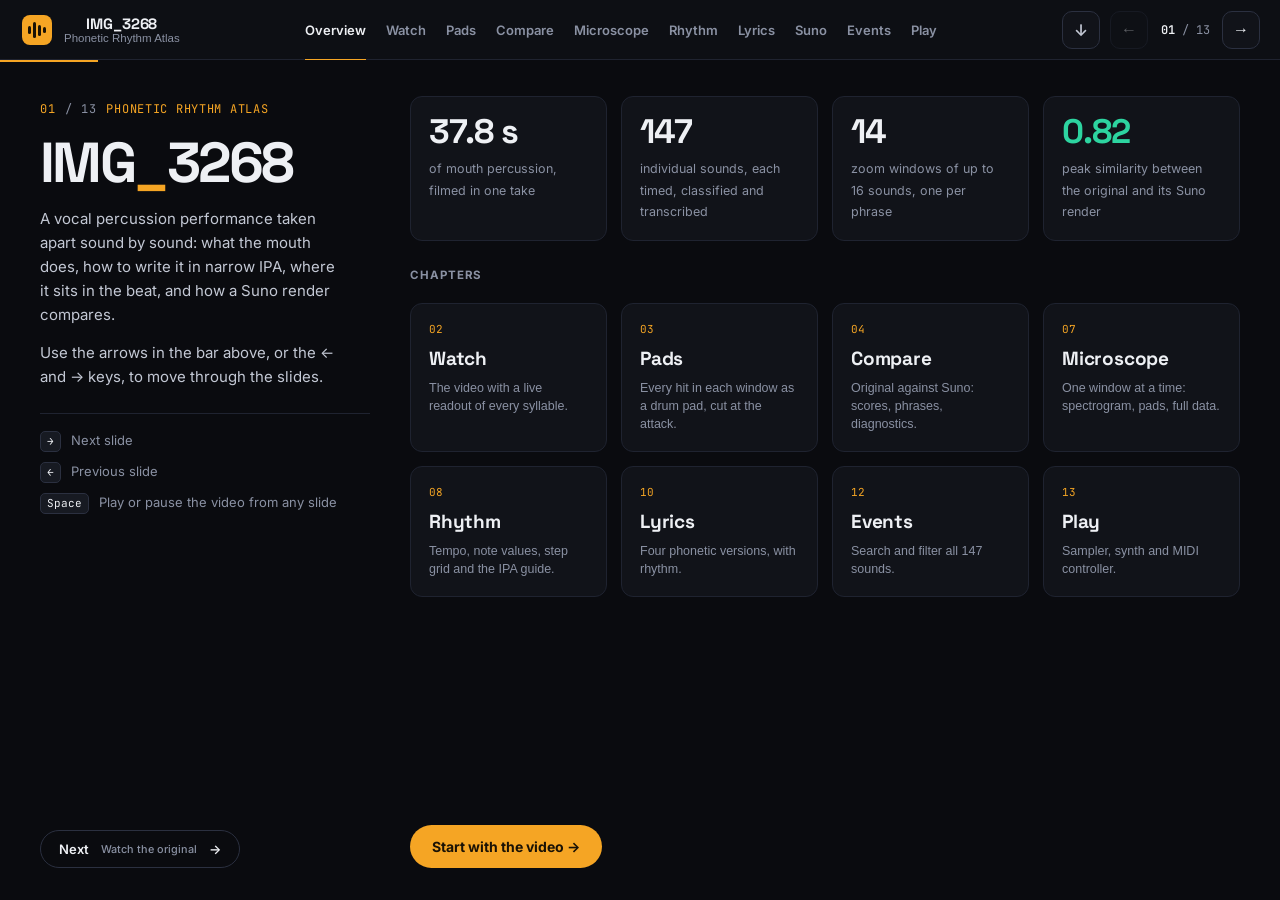
==== commit 2063fe51: "Align pads to real hits, frame-accurate sync, restore all four phonetic versions - 177 pads detected" ====
--- a/index.html
+++ b/index.html
@@ -1653,6 +1653,24 @@
   .slide-play .play-grid { gap: 14px !important; }
   .slide-play .audio-gate { padding: 10px 14px; }
   @media (max-width: 1100px) { .score-split { grid-template-columns: 1fr; height: auto; } .viewer-stage { min-height: 50vh; } }
+  /* v3.2: hit pads + lyrics wall */
+  .pads-main .rail-pad-grid { grid-template-columns: repeat(var(--cols, 4), minmax(0, 1fr)) !important; }
+  .rail-pad .rp-syl em { font-style: normal; font-family: var(--font-mono); font-size: .55em; color: var(--text-muted); margin-left: 6px; vertical-align: middle; }
+  .lyric-stage { flex: 1; min-height: 0; }
+  .lyric-stage .lyrics-grid { display: grid !important; grid-template-columns: repeat(3, minmax(0, 1fr)); grid-template-rows: minmax(0, 1fr) minmax(0, 1fr); gap: 14px; height: 100%; }
+  .lyric-stage .lyric-card { display: flex !important; flex-direction: column; min-height: 0; height: auto; padding: 14px !important; }
+  .lyric-stage .lyric-card:nth-child(4) { grid-column: 1 / -1; }
+  .lyric-stage .lyric-card > div:first-child { display: flex; align-items: center; justify-content: space-between; gap: 10px; }
+  .lyric-stage .lyric-card strong { font-size: 13px !important; }
+  .lyric-stage .lyric-card .btn-primary { padding: 5px 10px; font-size: 11.5px; flex-shrink: 0; }
+  .lyric-stage .lyric-card pre { flex: 1; min-height: 0; overflow: auto; margin: 10px 0 0; font-size: 12px; line-height: 1.55; white-space: pre; }
+  @media (max-width: 1100px) { .lyric-stage .lyrics-grid { grid-template-columns: 1fr; grid-template-rows: none; height: auto; } .lyric-stage .lyric-card pre { max-height: 50vh; } }
+  .pads-main .rail-pad .rp-syl { overflow-wrap: normal; word-break: keep-all; hyphens: none; font-size: clamp(14px, calc(8vw / var(--cols, 4)), 26px); }
+  @media (max-width: 1640px) { .deck-chapter .n { display: none; } .deck-chapter { padding: 0 9px; } .deck-chapter.active::after { left: 9px; right: 9px; } .deck-nav { gap: 14px; } }
+  @media (max-width: 1440px) { .now-mini { display: none; } }
+  .slide-play .play-grid { flex: 1; height: auto !important; min-height: 0; grid-template-rows: minmax(0, 1fr); }
+  .slide-play .play-col { min-height: 0; max-height: 100%; }
+  @media (max-width: 1100px) { .slide-play .play-grid { grid-template-rows: none; } .slide-play .play-col { max-height: none; } }
 </style>
 </head>
 <body>
@@ -1661,7 +1679,7 @@
     <span class="deck-mark" aria-hidden="true"><i></i><i></i><i></i><i></i></span>
     <span class="deck-brand-text"><b>IMG_3268</b><span>Phonetic Rhythm Atlas</span></span>
   </button>
-  <div class="deck-chapters"><button type="button" class="deck-chapter" data-chapter="Overview" data-go="0"><span class="n">01</span>Overview</button><button type="button" class="deck-chapter" data-chapter="Watch" data-go="1"><span class="n">02</span>Watch</button><button type="button" class="deck-chapter" data-chapter="Pads" data-go="2"><span class="n">03</span>Pads</button><button type="button" class="deck-chapter" data-chapter="Compare" data-go="3"><span class="n">04</span>Compare</button><button type="button" class="deck-chapter" data-chapter="Microscope" data-go="6"><span class="n">05</span>Microscope</button><button type="button" class="deck-chapter" data-chapter="Rhythm" data-go="7"><span class="n">06</span>Rhythm</button><button type="button" class="deck-chapter" data-chapter="Suno" data-go="9"><span class="n">07</span>Suno</button><button type="button" class="deck-chapter" data-chapter="Events" data-go="11"><span class="n">08</span>Events</button><button type="button" class="deck-chapter" data-chapter="Play" data-go="12"><span class="n">09</span>Play</button></div>
+  <div class="deck-chapters"><button type="button" class="deck-chapter" data-chapter="Overview" data-go="0"><span class="n">01</span>Overview</button><button type="button" class="deck-chapter" data-chapter="Watch" data-go="1"><span class="n">02</span>Watch</button><button type="button" class="deck-chapter" data-chapter="Pads" data-go="2"><span class="n">03</span>Pads</button><button type="button" class="deck-chapter" data-chapter="Compare" data-go="3"><span class="n">04</span>Compare</button><button type="button" class="deck-chapter" data-chapter="Microscope" data-go="6"><span class="n">05</span>Microscope</button><button type="button" class="deck-chapter" data-chapter="Rhythm" data-go="7"><span class="n">06</span>Rhythm</button><button type="button" class="deck-chapter" data-chapter="Lyrics" data-go="9"><span class="n">07</span>Lyrics</button><button type="button" class="deck-chapter" data-chapter="Suno" data-go="10"><span class="n">08</span>Suno</button><button type="button" class="deck-chapter" data-chapter="Events" data-go="11"><span class="n">09</span>Events</button><button type="button" class="deck-chapter" data-chapter="Play" data-go="12"><span class="n">10</span>Play</button></div>
   <div class="deck-right">
     <div class="now-mini" title="Now playing">
       <button type="button" id="miniPlay" aria-label="Play or pause">&#9654;</button>
@@ -1693,11 +1711,11 @@
   <div class="panel-title" style="margin:8px 0 0">Chapters</div>
   <div class="chapter-cards">
     <button type="button" class="chapter-card" data-goto="watch"><span class="n">02</span><b>Watch</b><span>The video with a live readout of every syllable.</span></button>
-    <button type="button" class="chapter-card" data-goto="pads"><span class="n">03</span><b>Pads</b><span>Each window as a 4×4 drum pad grid you can play.</span></button>
+    <button type="button" class="chapter-card" data-goto="pads"><span class="n">03</span><b>Pads</b><span>Every hit in each window as a drum pad, cut at the attack.</span></button>
     <button type="button" class="chapter-card" data-goto="compare"><span class="n">04</span><b>Compare</b><span>Original against Suno: scores, phrases, diagnostics.</span></button>
     <button type="button" class="chapter-card" data-goto="microscope"><span class="n">07</span><b>Microscope</b><span>One window at a time: spectrogram, pads, full data.</span></button>
     <button type="button" class="chapter-card" data-goto="rhythm"><span class="n">08</span><b>Rhythm</b><span>Tempo, note values, step grid and the IPA guide.</span></button>
-    <button type="button" class="chapter-card" data-goto="suno-style"><span class="n">10</span><b>Suno</b><span>Build a style prompt and copy phonetic lyrics.</span></button>
+    <button type="button" class="chapter-card" data-goto="lyrics"><span class="n">10</span><b>Lyrics</b><span>Four phonetic versions, with rhythm.</span></button>
     <button type="button" class="chapter-card" data-goto="events"><span class="n">12</span><b>Events</b><span>Search and filter all 147 sounds.</span></button>
     <button type="button" class="chapter-card" data-goto="play"><span class="n">13</span><b>Play</b><span>Sampler, synth and MIDI controller.</span></button>
   </div><button type="button" class="btn-start" data-next>Start with the video →</button></div>
@@ -1778,7 +1796,7 @@
   <div class="slide-cap">
     <div class="slide-eyebrow">03<span>/ 13</span> Playable windows</div>
     <h2>Play the windows</h2>
-    <p>The performance is cut into 14 windows. Each pad is one sound, colored by its drum category, in the order it happens: top left first, reading down.</p><p>Tap a pad to hear it. While the video plays, the current pad lights up.</p>
+    <p>Every hit in the take, 177 of them, found in the audio itself so each pad starts exactly on its attack. They are grouped into the 14 windows, colored by drum category, top left first.</p><p>Syllables made of more than one hit show 1/2, 2/2. While the video plays, the pad under the playhead lights up.</p>
     <div class="how"><div><span class="k">Tap</span><span>Play that sound</span></div><div><span class="k">List</span><span>Pick a window on the right</span></div><div><span class="k">Tip</span><span>Enable audio on the Play slide for instant, overlapping hits</span></div></div>
     <button type="button" class="slide-next" data-next>Next <small>Two takes, one groove</small> →</button>
   </div>
@@ -2847,7 +2865,7 @@
     <h2>Narrow vs broad IPA</h2>
     <p>Broad IPA, written between slashes, records which sound was meant. Narrow IPA, written in square brackets, records exactly how it was made: aspiration, ejectives, clicks, trills.</p><p>Vocal percussion lives in the details, so this atlas uses narrow IPA throughout.</p>
     <div class="how"><div><span class="k">[ ]</span><span>Narrow: how it was made</span></div><div><span class="k">/ /</span><span>Broad: what was meant</span></div></div>
-    <button type="button" class="slide-next" data-next>Next <small>Build a style prompt</small> →</button>
+    <button type="button" class="slide-next" data-next>Next <small>Four ways to write it</small> →</button>
   </div>
   <div class="slide-body"><div class="panel scroll-y fill"><div class="table-scroll">
 <table class="studio-table" style="white-space:normal;">
@@ -2900,13 +2918,174 @@
 </table>
 </div></div></div>
 </section>
-<section class="slide " data-slide="suno-style" data-chapter="Suno" aria-label="10 of 13">
+<section class="slide " data-slide="lyrics" data-chapter="Lyrics" aria-label="10 of 13">
   <div class="slide-cap">
-    <div class="slide-eyebrow">10<span>/ 13</span> Prompting Suno · 1 of 2</div>
+    <div class="slide-eyebrow">10<span>/ 13</span> The phonetics</div>
+    <h2>Four ways to write it</h2>
+    <p>The same performance written four ways: spelled so Suno pronounces it right, pure narrow IPA, pure broad IPA, and the tri-tier score that stacks English, narrow IPA and rhythm bar by bar.</p><p>Every version has its own copy button.</p>
+    <div class="how"><div><span class="k">[ ]</span><span>Narrow IPA: exactly how it was made</span></div><div><span class="k">/ /</span><span>Broad IPA: what was meant</span></div><div><span class="k">RHY</span><span>Rhythm row in the tri-tier score</span></div></div>
+    <button type="button" class="slide-next" data-next>Next <small>Build a style prompt</small> →</button>
+  </div>
+  <div class="slide-body"><div class="lyric-stage"><div class="lyrics-grid">
+<div class="lyric-card">
+<div style="display:flex; justify-content:space-between; align-items:center;">
+<strong style="color:var(--accent-orig); font-size:14px;">1. Suno Pronunciation-Engineered Phonetic Lyrics</strong>
+<button class="btn-primary" onclick="copyText('lyric-v1', this)" type="button">Copy V1 (Suno EN)</button>
+</div>
+<pre class="suno-box" id="lyric-v1">[Intro: Close-Mic Mouth Percussion, Swung 16th-Note Scat Pocket, 103 BPM]
+(pff)
+thuh-BITCH! camp, brah!
+thuh-rup in thuh PANT, thence!
+bup-uh-guh-KAH, pump!
+thuh-frup in thuh fup-it, at ALLLL!
+[Stop]
+
+[Verse 1: Sub-Bass Hum &amp; Syncopated Cork-Pop Scat Groove, 96 BPM]
+Mmmmm-mp! (huff)
+thuh-cup-uh, thuh-PINK, caaane!
+tuh-rip in thuh, KI-'in!
+bick in thuh BOW, fen!
+tuh-SICK in thuh-kuh-lip in NOWWW!
+(deep gasp)
+
+[Chorus: Funk Horn-Stab Call and Response &amp; Falsetto Squeak, 112 BPM]
+You know what?!
+BOW! buh-BOW! BOW! BOWWW!
+You know what, now!
+You know what, now!
+You know what, then!
+You know what, WHENNN?! [High Falsetto Squeak]
+
+[Bridge: 32nd-Note Drum Roll &amp; Double-Tongue Vocal Chopper Fill, 128 BPM]
+You know what—
+thuh-buh-chuh-kuh-buh-GAHHH!
+ski-bi-di-BAHHH!
+buh-lip-uh-gih, buh-lep-uh-DAHHH!
+
+[Drop: Heavy Halftime 808 Beatbox Groove &amp; Vocal Hooks, 84 BPM]
+FWOOO-BWAHHH!
+boo-buh-boo — SHIP it DOWN!
+BOOSH! boom-buh-boom — TAKE it DOWN!
+Boom, ts, boom-buh-boom — rrr-RIGHT uh-ROUND!
+Boom, ts, boom-buh-boom — Hhh-RA-hh-RAAAH! [Turntable Vinyl Scratch]
+
+[Outro: Throat Scrape Breakdown &amp; Staccato Coda Tag]
+(kxhh-hrrr)
+[1 Second Silence]
+Duh-rip-it-NOWWW! (pff-tick)</pre>
+</div>
+<div class="lyric-card">
+<div style="display:flex; justify-content:space-between; align-items:center;">
+<strong style="color:#fde047; font-size:14px;">2. Pure Narrow IPA (`[ ... ]` Only — Articulatory Transcription)</strong>
+<button class="btn-primary" onclick="copyText('lyric-v2', this)" type="button">Copy V2 (Narrow IPA)</button>
+</div>
+<pre class="suno-box" id="lyric-v2">[p͡f˺]
+[ðə ˈbɪtʃ ˈkʰæmp̚ ˈbɹɑː]
+[ðə ˈɹʌp̚ ɪn ðə ˈpʰænt̚ ˈðɛns]
+[ˈbʌp̚ ə ɡə ˈkʰɑː pʌmp̚]
+[ðə ˈfɹʌp̚ ɪn ðə ˈfʌp̚ ɪt̚ ˈæt̚ ˈɔːl]
+[ʔ‿h̥]
+
+[ˈmːˀp] [h̥ː]
+[ðə ˈkʰʌp̚ ə ðə ˈpʰɪŋk̚ ˈkʰeɪn]
+[tʰə ˈɹɪp̚ ɪn ðə ˈkʰɪ ˈʔɪn]
+[ˈbɪk̚ ɪn ðə ˈbaʊ ˈfɛn]
+[tʰə ˈsɪk̚ ɪn ðə kʰə ˈlɪp̚ ɪn ˈnaʊ]
+[hː↓]
+
+[ju ˈnoʊ ˈwʌt̚]
+[ˈbaʊ bə ˈbaʊ ˈbaʊ ˈbaʊː]
+[ju ˈnoʊ wʌt̚ ˈnaʊ] [h̥]
+[ju ˈnoʊ wʌt̚ ˈnaʊ]
+[ju ˈnoʊ wʌt̚ ˈðɛn]
+[ju ˈnoʊ wʌt̚ ˈwɪ̃n↑]
+
+[ju noʊ wʌt̚]
+[ðə bə tʃə kʰə bə ˈɡɑː]
+[ˈskɪ bɪ dɪ ˈbɑː]
+[bə ˈlɪp̚ ə ˈɡɪ bə ˈlɛp̚ ə ˈdɑː] [ʍ̥↓]
+
+[ˈfwuː ˈbwɑː]
+[ˈbuː bə ˈbuː ˈʃɪp̚ ɪt̚ ˈdaʊn]
+[p˺] [ˈbuʃ ˈbuːm bə ˈbuːm] [ʔ] [ˈtʰɪk̚ ɪt̚ ˈdaʊn]
+[b˺] [ˈbuːm t͡sʰ ˈbuːm bə ˈbuːm ʀː ˈɹaɪt̚ ə ˈɹaʊnd] [h̥͡p˺]
+[ˈbuːm t͡sʰ ˈbuːm bə ˈbuːm χː ˈʀæ χ ˈʀæː]
+
+[∅] [k͡x̥ hʀ̥ː] [∅]
+[də ˈɹɪp̚ ˈɪt̚ ˈnaʊ]
+[p˺ t˺]</pre>
+</div>
+<div class="lyric-card">
+<div style="display:flex; justify-content:space-between; align-items:center;">
+<strong style="color:var(--accent-emerald); font-size:14px;">3. Pure Broad IPA (`/ ... /` Only — Clean Phonemic)</strong>
+<button class="btn-primary" onclick="copyText('lyric-v3', this)" type="button">Copy V3 (Broad IPA)</button>
+</div>
+<pre class="suno-box" id="lyric-v3">/ðə bɪtʃ kæmp bɹɑ/
+/ðə ɹʌp ɪn ðə pænt ðɛns/
+/bʌp ə ɡə kɑ pʌmp/
+/ðə fɹʌp ɪn ðə fʌp ɪt æt ɔl/
+
+/m/
+/ðə kʌp ə ðə pɪŋk keɪn/
+/tə ɹɪp ɪn ðə kɪ ɪn/
+/bɪk ɪn ðə baʊ fɛn/
+/tə sɪk ɪn ðə kə lɪp ɪn naʊ/
+
+/ju noʊ wʌt/
+/baʊ bə baʊ baʊ baʊ/
+/ju noʊ wʌt naʊ/
+/ju noʊ wʌt naʊ/
+/ju noʊ wʌt ðɛn/
+/ju noʊ wʌt wɪn/
+
+/ju noʊ wʌt/
+/ðə bə tʃə kə bə ɡɑ/
+/skɪ bɪ dɪ bɑ/
+/bə lɪp ə ɡɪ bə lɛp ə dɑ/
+
+/fwu bwɑ/
+/bu bə bu ʃɪp ɪt daʊn/
+/buʃ bum bə bum tɪk ɪt daʊn/
+/bum ts bum bə bum ɹaɪt ə ɹaʊnd/
+/bum ts bum bə bum xɹæ xɹæ/
+
+/kx hɹ/
+/də ɹɪp ɪt naʊ/</pre>
+</div>
+<div class="lyric-card">
+<div style="display:flex; justify-content:space-between; align-items:center;">
+<strong style="color:#f472b6; font-size:14px;">4. Tri-Tier Score (`EN` + `Narrow IPA` + `Musical Rhythm`)</strong>
+<button class="btn-primary" onclick="copyText('lyric-v4', this)" type="button">Copy V4 (Tri-Tier)</button>
+</div>
+<pre class="suno-box" id="lyric-v4"># PHRASE 1 (Bars 1–2 | 4/4 @ 103 BPM | Swung 16th Pocket)
+EN : [lip-prep] thuh-bitch  camp   brah  | thuh-rup in thuh pant  thence | bup-uh-guh-kah pump
+IPA: [p͡f˺]      [ðə ˈbɪtʃ] [ˈkʰæmp̚] [ˈbɹɑː] | [ðə ˈɹʌp̚ ɪn ðə ˈpʰænt̚ ˈðɛns] | [ˈbʌp̚ ə ɡə ˈkʰɑː pʌmp̚]
+RHY:  [♪rest]     ♬   ♬      ♬      ♬     |  ♬   ♬·  ♬  ♬   ♪     ♪      |  ♬   ♬ ♬  ♬    ♬
+
+# PHRASE 2 (Bars 3–5 | 2/4 -&gt; 4/4 @ 96 BPM | Sub-Hum &amp; Cork-Pop Groove)
+EN : Mmmm!   [breath] | thuh-cup-uh thuh-pink cane  | tuh-rip in thuh ki  'in
+IPA: [ˈmːˀp] [h̥ː]     | [ðə ˈkʰʌp̚ ə ðə ˈpʰɪŋk̚ ˈkʰeɪn] | [tʰə ˈɹɪp̚ ɪn ðə ˈkʰɪ ˈʔɪn]
+RHY:  ♩—      [♩rest] |  ♬   ♬   ♬  ♬   ♪     ♩     |  ♬   ♬   ♬  ♬  ♪   ♪
+
+# PHRASE 3A–3D (Bars 6–9 | 4/4 @ 112–131 BPM | Horn Stabs &amp; 32nd Chopper)
+EN : You know what -&gt; BOW! buh-BOW! BOW! BOWWW! | thuh-buh-chuh-kuh-buh-GAH! | ski-bi-di-BAH!
+IPA: [ju ˈnoʊ ˈwʌt̚]  [ˈbaʊ bə ˈbaʊ ˈbaʊ ˈbaʊː] | [ðə  bə  tʃə  kʰə bə ˈɡɑː] | [ˈskɪ bɪ dɪ ˈbɑː]
+RHY:  ♬   ♬    ♬      ♪·   ♬   ♪    ♪    ♩      |  ♬   ♬   ♬    ♬   ♬   ♩    |  ♪³  ♪³ ♪³  ♩·
+
+# PHRASE 4–5 (Bars 10–15 | 4/4 @ 83.5 BPM | 808 Beatbox &amp; DJ Scratch)
+EN : Boom - ts  - boom - buh - boom | Hhh - RA  - hh - RA!   | Duh - rip - it - NOW!
+IPA: [ˈbuːm t͡sʰ   ˈbuːm  bə   ˈbuːm]| [χː   ˈʀæ   χ   ˈʀæː] | [də  ˈɹɪp̚  ˈɪt̚  ˈnaʊ]
+RHY:  ♪·    ♬     ♪·     ♬     ♩    |  ♬     ♬    ♬    ♩     |  ♬    ♬     ♬    ♩</pre>
+</div>
+</div></div></div>
+</section>
+<section class="slide " data-slide="suno-style" data-chapter="Suno" aria-label="11 of 13">
+  <div class="slide-cap">
+    <div class="slide-eyebrow">11<span>/ 13</span> Prompting Suno</div>
     <h2>Build a style prompt</h2>
     <p>Six genre directions that suit this groove. Pick one as the base, add flavor modifiers, and copy the combined prompt into Suno's style field.</p>
     <div class="how"><div><span class="k">Card</span><span>Set the base style</span></div><div><span class="k">Chip</span><span>Add or remove a flavor</span></div><div><span class="k">Copy</span><span>Copy the combined prompt</span></div></div>
-    <button type="button" class="slide-next" data-next>Next <small>Phonetic lyrics</small> →</button>
+    <button type="button" class="slide-next" data-next>Next <small>All 147 sounds</small> →</button>
   </div>
   <div class="slide-body"><div class="style-wrap"><div class="scroll-y fill"><div class="style-cards-grid">
 <div class="style-card selected" id="scard-0" onclick="selectBaseStyle(0)">
@@ -2983,167 +3162,6 @@
 </div>
 <button class="btn-primary" onclick="copyText('combinedStyleOut', this)" type="button">📋 Copy Combined Style Prompt</button>
 </div></div></div></div>
-</section>
-<section class="slide " data-slide="lyrics" data-chapter="Suno" aria-label="11 of 13">
-  <div class="slide-cap">
-    <div class="slide-eyebrow">11<span>/ 13</span> Prompting Suno · 2 of 2</div>
-    <h2>Phonetic lyrics</h2>
-    <p>Four ways to write the same performance: spelled for Suno's pronunciation, pure narrow IPA, broad IPA, and a three-tier version with rhythm.</p><p>Each has its own copy button.</p>
-    <div class="how"><div><span class="k">Tabs</span><span>Switch version</span></div><div><span class="k">Copy</span><span>Copy that version</span></div></div>
-    <button type="button" class="slide-next" data-next>Next <small>All 147 sounds</small> →</button>
-  </div>
-  <div class="slide-body"><div class="lyric-tabs"><button type="button" data-lyric="0" class="active">Suno Pronunciation-Engineered Phonetic Lyrics</button><button type="button" data-lyric="1" class="">Pure Narrow IPA (`[ ... ]` Only — Articulatory Transcription)</button><button type="button" data-lyric="2" class="">Pure Broad IPA (`/ ... /` Only — Clean Phonemic)</button><button type="button" data-lyric="3" class="">Tri-Tier Score (`EN` + `Narrow IPA` + `Musical Rhythm`)</button></div><div class="lyric-stage"><div class="lyrics-grid">
-<div class="lyric-card on">
-<div style="display:flex; justify-content:space-between; align-items:center;">
-<strong style="color:var(--accent-orig); font-size:14px;">1. Suno Pronunciation-Engineered Phonetic Lyrics</strong>
-<button class="btn-primary" onclick="copyText('lyric-v1', this)" type="button">Copy V1 (Suno EN)</button>
-</div>
-<pre class="suno-box" id="lyric-v1">[Intro: Close-Mic Mouth Percussion, Swung 16th-Note Scat Pocket, 103 BPM]
-(pff)
-thuh-BITCH! camp, brah!
-thuh-rup in thuh PANT, thence!
-bup-uh-guh-KAH, pump!
-thuh-frup in thuh fup-it, at ALLLL!
-[Stop]
-
-[Verse 1: Sub-Bass Hum &amp; Syncopated Cork-Pop Scat Groove, 96 BPM]
-Mmmmm-mp! (huff)
-thuh-cup-uh, thuh-PINK, caaane!
-tuh-rip in thuh, KI-'in!
-bick in thuh BOW, fen!
-tuh-SICK in thuh-kuh-lip in NOWWW!
-(deep gasp)
-
-[Chorus: Funk Horn-Stab Call and Response &amp; Falsetto Squeak, 112 BPM]
-You know what?!
-BOW! buh-BOW! BOW! BOWWW!
-You know what, now!
-You know what, now!
-You know what, then!
-You know what, WHENNN?! [High Falsetto Squeak]
-
-[Bridge: 32nd-Note Drum Roll &amp; Double-Tongue Vocal Chopper Fill, 128 BPM]
-You know what—
-thuh-buh-chuh-kuh-buh-GAHHH!
-ski-bi-di-BAHHH!
-buh-lip-uh-gih, buh-lep-uh-DAHHH!
-
-[Drop: Heavy Halftime 808 Beatbox Groove &amp; Vocal Hooks, 84 BPM]
-FWOOO-BWAHHH!
-boo-buh-boo — SHIP it DOWN!
-BOOSH! boom-buh-boom — TAKE it DOWN!
-Boom, ts, boom-buh-boom — rrr-RIGHT uh-ROUND!
-Boom, ts, boom-buh-boom — Hhh-RA-hh-RAAAH! [Turntable Vinyl Scratch]
-
-[Outro: Throat Scrape Breakdown &amp; Staccato Coda Tag]
-(kxhh-hrrr)
-[1 Second Silence]
-Duh-rip-it-NOWWW! (pff-tick)</pre>
-</div>
-<div class="lyric-card">
-<div style="display:flex; justify-content:space-between; align-items:center;">
-<strong style="color:#fde047; font-size:14px;">2. Pure Narrow IPA (`[ ... ]` Only — Articulatory Transcription)</strong>
-<button class="btn-primary" onclick="copyText('lyric-v2', this)" type="button">Copy V2 (Narrow IPA)</button>
-</div>
-<pre class="suno-box" id="lyric-v2">[p͡f˺]
-[ðə ˈbɪtʃ ˈkʰæmp̚ ˈbɹɑː]
-[ðə ˈɹʌp̚ ɪn ðə ˈpʰænt̚ ˈðɛns]
-[ˈbʌp̚ ə ɡə ˈkʰɑː pʌmp̚]
-[ðə ˈfɹʌp̚ ɪn ðə ˈfʌp̚ ɪt̚ ˈæt̚ ˈɔːl]
-[ʔ‿h̥]
-
-[ˈmːˀp] [h̥ː]
-[ðə ˈkʰʌp̚ ə ðə ˈpʰɪŋk̚ ˈkʰeɪn]
-[tʰə ˈɹɪp̚ ɪn ðə ˈkʰɪ ˈʔɪn]
-[ˈbɪk̚ ɪn ðə ˈbaʊ ˈfɛn]
-[tʰə ˈsɪk̚ ɪn ðə kʰə ˈlɪp̚ ɪn ˈnaʊ]
-[hː↓]
-
-[ju ˈnoʊ ˈwʌt̚]
-[ˈbaʊ bə ˈbaʊ ˈbaʊ ˈbaʊː]
-[ju ˈnoʊ wʌt̚ ˈnaʊ] [h̥]
-[ju ˈnoʊ wʌt̚ ˈnaʊ]
-[ju ˈnoʊ wʌt̚ ˈðɛn]
-[ju ˈnoʊ wʌt̚ ˈwɪ̃n↑]
-
-[ju noʊ wʌt̚]
-[ðə bə tʃə kʰə bə ˈɡɑː]
-[ˈskɪ bɪ dɪ ˈbɑː]
-[bə ˈlɪp̚ ə ˈɡɪ bə ˈlɛp̚ ə ˈdɑː] [ʍ̥↓]
-
-[ˈfwuː ˈbwɑː]
-[ˈbuː bə ˈbuː ˈʃɪp̚ ɪt̚ ˈdaʊn]
-[p˺] [ˈbuʃ ˈbuːm bə ˈbuːm] [ʔ] [ˈtʰɪk̚ ɪt̚ ˈdaʊn]
-[b˺] [ˈbuːm t͡sʰ ˈbuːm bə ˈbuːm ʀː ˈɹaɪt̚ ə ˈɹaʊnd] [h̥͡p˺]
-[ˈbuːm t͡sʰ ˈbuːm bə ˈbuːm χː ˈʀæ χ ˈʀæː]
-
-[∅] [k͡x̥ hʀ̥ː] [∅]
-[də ˈɹɪp̚ ˈɪt̚ ˈnaʊ]
-[p˺ t˺]</pre>
-</div>
-<div class="lyric-card">
-<div style="display:flex; justify-content:space-between; align-items:center;">
-<strong style="color:var(--accent-emerald); font-size:14px;">3. Pure Broad IPA (`/ ... /` Only — Clean Phonemic)</strong>
-<button class="btn-primary" onclick="copyText('lyric-v3', this)" type="button">Copy V3 (Broad IPA)</button>
-</div>
-<pre class="suno-box" id="lyric-v3">/ðə bɪtʃ kæmp bɹɑ/
-/ðə ɹʌp ɪn ðə pænt ðɛns/
-/bʌp ə ɡə kɑ pʌmp/
-/ðə fɹʌp ɪn ðə fʌp ɪt æt ɔl/
-
-/m/
-/ðə kʌp ə ðə pɪŋk keɪn/
-/tə ɹɪp ɪn ðə kɪ ɪn/
-/bɪk ɪn ðə baʊ fɛn/
-/tə sɪk ɪn ðə kə lɪp ɪn naʊ/
-
-/ju noʊ wʌt/
-/baʊ bə baʊ baʊ baʊ/
-/ju noʊ wʌt naʊ/
-/ju noʊ wʌt naʊ/
-/ju noʊ wʌt ðɛn/
-/ju noʊ wʌt wɪn/
-
-/ju noʊ wʌt/
-/ðə bə tʃə kə bə ɡɑ/
-/skɪ bɪ dɪ bɑ/
-/bə lɪp ə ɡɪ bə lɛp ə dɑ/
-
-/fwu bwɑ/
-/bu bə bu ʃɪp ɪt daʊn/
-/buʃ bum bə bum tɪk ɪt daʊn/
-/bum ts bum bə bum ɹaɪt ə ɹaʊnd/
-/bum ts bum bə bum xɹæ xɹæ/
-
-/kx hɹ/
-/də ɹɪp ɪt naʊ/</pre>
-</div>
-<div class="lyric-card">
-<div style="display:flex; justify-content:space-between; align-items:center;">
-<strong style="color:#f472b6; font-size:14px;">4. Tri-Tier Score (`EN` + `Narrow IPA` + `Musical Rhythm`)</strong>
-<button class="btn-primary" onclick="copyText('lyric-v4', this)" type="button">Copy V4 (Tri-Tier)</button>
-</div>
-<pre class="suno-box" id="lyric-v4"># PHRASE 1 (Bars 1–2 | 4/4 @ 103 BPM | Swung 16th Pocket)
-EN : [lip-prep] thuh-bitch  camp   brah  | thuh-rup in thuh pant  thence | bup-uh-guh-kah pump
-IPA: [p͡f˺]      [ðə ˈbɪtʃ] [ˈkʰæmp̚] [ˈbɹɑː] | [ðə ˈɹʌp̚ ɪn ðə ˈpʰænt̚ ˈðɛns] | [ˈbʌp̚ ə ɡə ˈkʰɑː pʌmp̚]
-RHY:  [♪rest]     ♬   ♬      ♬      ♬     |  ♬   ♬·  ♬  ♬   ♪     ♪      |  ♬   ♬ ♬  ♬    ♬
-
-# PHRASE 2 (Bars 3–5 | 2/4 -&gt; 4/4 @ 96 BPM | Sub-Hum &amp; Cork-Pop Groove)
-EN : Mmmm!   [breath] | thuh-cup-uh thuh-pink cane  | tuh-rip in thuh ki  'in
-IPA: [ˈmːˀp] [h̥ː]     | [ðə ˈkʰʌp̚ ə ðə ˈpʰɪŋk̚ ˈkʰeɪn] | [tʰə ˈɹɪp̚ ɪn ðə ˈkʰɪ ˈʔɪn]
-RHY:  ♩—      [♩rest] |  ♬   ♬   ♬  ♬   ♪     ♩     |  ♬   ♬   ♬  ♬  ♪   ♪
-
-# PHRASE 3A–3D (Bars 6–9 | 4/4 @ 112–131 BPM | Horn Stabs &amp; 32nd Chopper)
-EN : You know what -&gt; BOW! buh-BOW! BOW! BOWWW! | thuh-buh-chuh-kuh-buh-GAH! | ski-bi-di-BAH!
-IPA: [ju ˈnoʊ ˈwʌt̚]  [ˈbaʊ bə ˈbaʊ ˈbaʊ ˈbaʊː] | [ðə  bə  tʃə  kʰə bə ˈɡɑː] | [ˈskɪ bɪ dɪ ˈbɑː]
-RHY:  ♬   ♬    ♬      ♪·   ♬   ♪    ♪    ♩      |  ♬   ♬   ♬    ♬   ♬   ♩    |  ♪³  ♪³ ♪³  ♩·
-
-# PHRASE 4–5 (Bars 10–15 | 4/4 @ 83.5 BPM | 808 Beatbox &amp; DJ Scratch)
-EN : Boom - ts  - boom - buh - boom | Hhh - RA  - hh - RA!   | Duh - rip - it - NOW!
-IPA: [ˈbuːm t͡sʰ   ˈbuːm  bə   ˈbuːm]| [χː   ˈʀæ   χ   ˈʀæː] | [də  ˈɹɪp̚  ˈɪt̚  ˈnaʊ]
-RHY:  ♪·    ♬     ♪·     ♬     ♩    |  ♬     ♬    ♬    ♩     |  ♬    ♬     ♬    ♩</pre>
-</div>
-</div></div></div>
 </section>
 <section class="slide " data-slide="events" data-chapter="Events" aria-label="12 of 13">
   <div class="slide-cap">
@@ -3648,6 +3666,7 @@
   updateHudFromEvent(EVENTS[0]);
 }
 </script>
+<script>const HITS = [{"i":1,"s":0.0,"e":0.234,"ev":1,"part":1,"parts":1,"w":0,"pk":-54.8,"x":0},{"i":2,"s":0.234,"e":0.371,"ev":2,"part":1,"parts":1,"w":0,"pk":-28.2,"x":0},{"i":3,"s":0.371,"e":0.537,"ev":4,"part":1,"parts":1,"w":0,"pk":-25.9,"x":0},{"i":4,"s":0.537,"e":0.699,"ev":5,"part":1,"parts":1,"w":0,"pk":-31.7,"x":0},{"i":5,"s":0.699,"e":0.821,"ev":6,"part":1,"parts":1,"w":0,"pk":-22.6,"x":0},{"i":6,"s":0.821,"e":1.053,"ev":7,"part":1,"parts":1,"w":0,"pk":-24.1,"x":0},{"i":7,"s":1.053,"e":1.145,"ev":8,"part":1,"parts":1,"w":0,"pk":-21.8,"x":0},{"i":8,"s":1.145,"e":1.25,"ev":9,"part":1,"parts":1,"w":0,"pk":-21.4,"x":0},{"i":9,"s":1.25,"e":1.409,"ev":10,"part":1,"parts":2,"w":0,"pk":-25.9,"x":0},{"i":10,"s":1.409,"e":1.55,"ev":10,"part":2,"parts":2,"w":0,"pk":-22.7,"x":1},{"i":11,"s":1.55,"e":1.721,"ev":11,"part":1,"parts":1,"w":0,"pk":-20.9,"x":0},{"i":12,"s":1.721,"e":1.87,"ev":12,"part":1,"parts":1,"w":0,"pk":-26.4,"x":0},{"i":13,"s":1.87,"e":2.02,"ev":13,"part":1,"parts":1,"w":0,"pk":-31.8,"x":0},{"i":14,"s":2.02,"e":2.149,"ev":14,"part":1,"parts":1,"w":0,"pk":-24.6,"x":0},{"i":15,"s":2.149,"e":2.304,"ev":16,"part":1,"parts":2,"w":0,"pk":-29.8,"x":0},{"i":16,"s":2.304,"e":2.368,"ev":16,"part":2,"parts":2,"w":0,"pk":-40.6,"x":1},{"i":17,"s":2.368,"e":2.451,"ev":17,"part":1,"parts":1,"w":0,"pk":-20.7,"x":0},{"i":18,"s":2.451,"e":2.741,"ev":18,"part":1,"parts":1,"w":1,"pk":-23.9,"x":0},{"i":19,"s":2.741,"e":2.87,"ev":19,"part":1,"parts":1,"w":1,"pk":-34.4,"x":0},{"i":20,"s":2.87,"e":3.036,"ev":20,"part":1,"parts":1,"w":1,"pk":-23.4,"x":0},{"i":21,"s":3.036,"e":3.212,"ev":21,"part":1,"parts":1,"w":1,"pk":-24.3,"x":0},{"i":22,"s":3.212,"e":3.342,"ev":22,"part":1,"parts":1,"w":1,"pk":-33.1,"x":0},{"i":23,"s":3.342,"e":3.704,"ev":23,"part":1,"parts":1,"w":1,"pk":-23.7,"x":0},{"i":24,"s":3.704,"e":3.98,"ev":24,"part":1,"parts":3,"w":1,"pk":-24.1,"x":0},{"i":25,"s":3.98,"e":4.114,"ev":24,"part":2,"parts":3,"w":1,"pk":-29.5,"x":1},{"i":26,"s":4.114,"e":4.336,"ev":24,"part":3,"parts":3,"w":1,"pk":-21.7,"x":1},{"i":27,"s":4.336,"e":4.622,"ev":25,"part":1,"parts":2,"w":1,"pk":-23.9,"x":0},{"i":28,"s":4.622,"e":4.756,"ev":25,"part":2,"parts":2,"w":1,"pk":-47.3,"x":1},{"i":29,"s":4.756,"e":4.828,"ev":26,"part":1,"parts":5,"w":2,"pk":-56.9,"x":0},{"i":30,"s":4.828,"e":4.969,"ev":26,"part":2,"parts":5,"w":2,"pk":-20.0,"x":1},{"i":31,"s":4.969,"e":5.096,"ev":26,"part":3,"parts":5,"w":2,"pk":-21.4,"x":1},{"i":32,"s":5.096,"e":5.225,"ev":26,"part":4,"parts":5,"w":2,"pk":-26.5,"x":1},{"i":33,"s":5.225,"e":5.438,"ev":26,"part":5,"parts":5,"w":2,"pk":-22.0,"x":1},{"i":34,"s":5.438,"e":6.084,"ev":27,"part":1,"parts":1,"w":2,"pk":-31.6,"x":0},{"i":35,"s":6.084,"e":6.132,"ev":28,"part":1,"parts":1,"w":2,"pk":-22.9,"x":0},{"i":36,"s":6.132,"e":6.39,"ev":29,"part":1,"parts":1,"w":2,"pk":-20.4,"x":0},{"i":37,"s":6.39,"e":6.558,"ev":30,"part":1,"parts":1,"w":2,"pk":-34.2,"x":0},{"i":38,"s":6.558,"e":6.714,"ev":31,"part":1,"parts":1,"w":2,"pk":-27.9,"x":0},{"i":39,"s":6.714,"e":6.825,"ev":32,"part":1,"parts":2,"w":2,"pk":-18.8,"x":0},{"i":40,"s":6.825,"e":7.002,"ev":32,"part":2,"parts":2,"w":2,"pk":-26.2,"x":1},{"i":41,"s":7.002,"e":7.117,"ev":33,"part":1,"parts":2,"w":2,"pk":-29.6,"x":0},{"i":42,"s":7.117,"e":7.466,"ev":33,"part":2,"parts":2,"w":2,"pk":-18.6,"x":1},{"i":43,"s":7.466,"e":7.525,"ev":34,"part":1,"parts":1,"w":2,"pk":-20.1,"x":0},{"i":44,"s":7.525,"e":7.721,"ev":35,"part":1,"parts":2,"w":2,"pk":-18.3,"x":0},{"i":45,"s":7.721,"e":7.79,"ev":35,"part":2,"parts":2,"w":2,"pk":-29.7,"x":1},{"i":46,"s":7.79,"e":7.978,"ev":36,"part":1,"parts":1,"w":2,"pk":-20.1,"x":0},{"i":47,"s":7.978,"e":8.144,"ev":37,"part":1,"parts":1,"w":2,"pk":-15.1,"x":0},{"i":48,"s":8.144,"e":8.445,"ev":38,"part":1,"parts":1,"w":2,"pk":-23.6,"x":0},{"i":49,"s":8.445,"e":8.785,"ev":39,"part":1,"parts":1,"w":3,"pk":-28.1,"x":0},{"i":50,"s":8.785,"e":9.094,"ev":40,"part":1,"parts":1,"w":3,"pk":-19.3,"x":0},{"i":51,"s":9.094,"e":9.291,"ev":41,"part":1,"parts":1,"w":3,"pk":-26.5,"x":0},{"i":52,"s":9.291,"e":9.436,"ev":42,"part":1,"parts":1,"w":3,"pk":-18.7,"x":0},{"i":53,"s":9.436,"e":9.704,"ev":43,"part":1,"parts":1,"w":3,"pk":-20.3,"x":0},{"i":54,"s":9.704,"e":9.999,"ev":44,"part":1,"parts":1,"w":3,"pk":-17.7,"x":0},{"i":55,"s":9.999,"e":10.12,"ev":45,"part":1,"parts":1,"w":3,"pk":-19.7,"x":0},{"i":56,"s":10.12,"e":10.321,"ev":46,"part":1,"parts":2,"w":3,"pk":-23.1,"x":0},{"i":57,"s":10.321,"e":10.464,"ev":46,"part":2,"parts":2,"w":3,"pk":-23.1,"x":1},{"i":58,"s":10.464,"e":10.672,"ev":47,"part":1,"parts":1,"w":3,"pk":-22.2,"x":0},{"i":59,"s":10.672,"e":10.781,"ev":48,"part":1,"parts":1,"w":3,"pk":-16.6,"x":0},{"i":60,"s":10.781,"e":10.944,"ev":49,"part":1,"parts":1,"w":3,"pk":-21.5,"x":0},{"i":61,"s":10.944,"e":11.137,"ev":50,"part":1,"parts":1,"w":3,"pk":-25.0,"x":0},{"i":62,"s":11.137,"e":11.298,"ev":51,"part":1,"parts":1,"w":3,"pk":-17.7,"x":0},{"i":63,"s":11.298,"e":11.47,"ev":52,"part":1,"parts":2,"w":3,"pk":-18.0,"x":0},{"i":64,"s":11.47,"e":11.686,"ev":52,"part":2,"parts":2,"w":3,"pk":-18.0,"x":1},{"i":65,"s":11.686,"e":12.194,"ev":53,"part":1,"parts":2,"w":3,"pk":-40.0,"x":0},{"i":66,"s":12.194,"e":12.503,"ev":53,"part":2,"parts":2,"w":3,"pk":-44.4,"x":1},{"i":67,"s":12.503,"e":12.682,"ev":54,"part":1,"parts":1,"w":4,"pk":-32.7,"x":0},{"i":68,"s":12.682,"e":12.808,"ev":55,"part":1,"parts":2,"w":4,"pk":-41.9,"x":0},{"i":69,"s":12.808,"e":12.919,"ev":55,"part":2,"parts":2,"w":4,"pk":-25.5,"x":1},{"i":70,"s":12.919,"e":13.088,"ev":56,"part":1,"parts":1,"w":4,"pk":-19.3,"x":0},{"i":71,"s":13.088,"e":13.247,"ev":57,"part":1,"parts":2,"w":4,"pk":-29.8,"x":0},{"i":72,"s":13.247,"e":13.554,"ev":57,"part":2,"parts":2,"w":4,"pk":-10.9,"x":1},{"i":73,"s":13.563,"e":13.718,"ev":58,"part":1,"parts":1,"w":4,"pk":-25.5,"x":0},{"i":74,"s":13.718,"e":14.025,"ev":59,"part":1,"parts":1,"w":4,"pk":-15.2,"x":0},{"i":75,"s":14.025,"e":14.339,"ev":60,"part":1,"parts":1,"w":4,"pk":-22.4,"x":0},{"i":76,"s":14.339,"e":14.865,"ev":61,"part":1,"parts":1,"w":4,"pk":-13.6,"x":0},{"i":77,"s":14.865,"e":15.045,"ev":62,"part":1,"parts":1,"w":4,"pk":-20.0,"x":0},{"i":78,"s":15.045,"e":15.167,"ev":63,"part":1,"parts":1,"w":4,"pk":-21.0,"x":0},{"i":79,"s":15.167,"e":15.305,"ev":64,"part":1,"parts":1,"w":4,"pk":-18.8,"x":0},{"i":80,"s":15.305,"e":15.583,"ev":65,"part":1,"parts":1,"w":4,"pk":-20.6,"x":0},{"i":81,"s":15.583,"e":15.767,"ev":66,"part":1,"parts":1,"w":4,"pk":-39.4,"x":0},{"i":82,"s":15.767,"e":15.932,"ev":67,"part":1,"parts":1,"w":5,"pk":-23.1,"x":0},{"i":83,"s":15.932,"e":16.074,"ev":68,"part":1,"parts":1,"w":5,"pk":-26.4,"x":0},{"i":84,"s":16.074,"e":16.264,"ev":69,"part":1,"parts":1,"w":5,"pk":-22.7,"x":0},{"i":85,"s":16.264,"e":16.369,"ev":70,"part":1,"parts":2,"w":5,"pk":-25.7,"x":0},{"i":86,"s":16.369,"e":16.441,"ev":70,"part":2,"parts":2,"w":5,"pk":-31.5,"x":1},{"i":87,"s":16.441,"e":16.549,"ev":71,"part":1,"parts":1,"w":5,"pk":-22.4,"x":0},{"i":88,"s":16.549,"e":16.724,"ev":72,"part":1,"parts":1,"w":5,"pk":-21.8,"x":0},{"i":89,"s":16.724,"e":16.894,"ev":73,"part":1,"parts":1,"w":5,"pk":-16.9,"x":0},{"i":90,"s":16.894,"e":17.247,"ev":74,"part":1,"parts":1,"w":5,"pk":-20.8,"x":0},{"i":91,"s":17.247,"e":17.448,"ev":75,"part":1,"parts":1,"w":5,"pk":-33.4,"x":0},{"i":92,"s":17.448,"e":17.595,"ev":76,"part":1,"parts":1,"w":5,"pk":-22.9,"x":0},{"i":93,"s":17.595,"e":17.743,"ev":77,"part":1,"parts":1,"w":5,"pk":-20.9,"x":0},{"i":94,"s":17.743,"e":17.923,"ev":78,"part":1,"parts":2,"w":5,"pk":-19.2,"x":0},{"i":95,"s":17.923,"e":18.086,"ev":78,"part":2,"parts":2,"w":5,"pk":-19.4,"x":1},{"i":96,"s":18.086,"e":18.277,"ev":79,"part":1,"parts":1,"w":5,"pk":-42.6,"x":0},{"i":97,"s":18.277,"e":18.312,"ev":80,"part":1,"parts":1,"w":5,"pk":-37.5,"x":0},{"i":98,"s":18.312,"e":18.477,"ev":81,"part":1,"parts":1,"w":5,"pk":-30.4,"x":0},{"i":99,"s":18.477,"e":18.56,"ev":82,"part":1,"parts":1,"w":6,"pk":-15.6,"x":0},{"i":100,"s":18.56,"e":18.634,"ev":83,"part":1,"parts":1,"w":6,"pk":-14.7,"x":0},{"i":101,"s":18.634,"e":18.775,"ev":84,"part":1,"parts":1,"w":6,"pk":-14.0,"x":0},{"i":102,"s":18.775,"e":18.935,"ev":85,"part":1,"parts":1,"w":6,"pk":-21.1,"x":0},{"i":103,"s":18.935,"e":19.083,"ev":87,"part":1,"parts":3,"w":6,"pk":-18.9,"x":0},{"i":104,"s":19.083,"e":19.205,"ev":87,"part":2,"parts":3,"w":6,"pk":-25.7,"x":1},{"i":105,"s":19.205,"e":19.34,"ev":87,"part":3,"parts":3,"w":6,"pk":-20.3,"x":1},{"i":106,"s":19.34,"e":19.498,"ev":88,"part":1,"parts":1,"w":6,"pk":-19.4,"x":0},{"i":107,"s":19.498,"e":19.64,"ev":89,"part":1,"parts":1,"w":6,"pk":-22.4,"x":0},{"i":108,"s":19.64,"e":19.871,"ev":90,"part":1,"parts":1,"w":6,"pk":-21.7,"x":0},{"i":109,"s":19.871,"e":20.167,"ev":91,"part":1,"parts":3,"w":6,"pk":-29.2,"x":0},{"i":110,"s":20.167,"e":20.332,"ev":91,"part":2,"parts":3,"w":6,"pk":-16.1,"x":1},{"i":111,"s":20.332,"e":20.475,"ev":91,"part":3,"parts":3,"w":6,"pk":-20.7,"x":1},{"i":112,"s":20.475,"e":20.711,"ev":92,"part":1,"parts":1,"w":6,"pk":-18.9,"x":0},{"i":113,"s":20.711,"e":20.941,"ev":93,"part":1,"parts":1,"w":7,"pk":-31.6,"x":0},{"i":114,"s":20.941,"e":21.109,"ev":94,"part":1,"parts":1,"w":7,"pk":-31.0,"x":0},{"i":115,"s":21.109,"e":21.21,"ev":95,"part":1,"parts":2,"w":7,"pk":-22.8,"x":0},{"i":116,"s":21.21,"e":21.397,"ev":95,"part":2,"parts":2,"w":7,"pk":-23.2,"x":1},{"i":117,"s":21.397,"e":21.558,"ev":96,"part":1,"parts":1,"w":7,"pk":-17.5,"x":0},{"i":118,"s":21.558,"e":21.73,"ev":97,"part":1,"parts":2,"w":7,"pk":-21.2,"x":0},{"i":119,"s":21.73,"e":21.942,"ev":97,"part":2,"parts":2,"w":7,"pk":-20.5,"x":1},{"i":120,"s":21.942,"e":22.073,"ev":98,"part":1,"parts":1,"w":7,"pk":-23.8,"x":0},{"i":121,"s":22.073,"e":22.217,"ev":99,"part":1,"parts":3,"w":7,"pk":-16.6,"x":0},{"i":122,"s":22.217,"e":22.6,"ev":99,"part":2,"parts":3,"w":7,"pk":-14.9,"x":1},{"i":123,"s":22.6,"e":22.701,"ev":99,"part":3,"parts":3,"w":7,"pk":-25.7,"x":1},{"i":124,"s":22.701,"e":22.907,"ev":100,"part":1,"parts":1,"w":7,"pk":-25.4,"x":0},{"i":125,"s":22.907,"e":23.251,"ev":101,"part":1,"parts":1,"w":7,"pk":-11.3,"x":0},{"i":126,"s":23.268,"e":23.779,"ev":102,"part":1,"parts":1,"w":8,"pk":-13.0,"x":0},{"i":127,"s":23.779,"e":23.908,"ev":103,"part":1,"parts":1,"w":8,"pk":-26.6,"x":0},{"i":128,"s":23.908,"e":24.155,"ev":104,"part":1,"parts":1,"w":8,"pk":-25.7,"x":0},{"i":129,"s":24.155,"e":24.452,"ev":105,"part":1,"parts":1,"w":8,"pk":-24.1,"x":0},{"i":130,"s":24.452,"e":24.807,"ev":106,"part":1,"parts":1,"w":8,"pk":-18.7,"x":0},{"i":131,"s":24.807,"e":24.934,"ev":107,"part":1,"parts":1,"w":8,"pk":-21.4,"x":0},{"i":132,"s":24.934,"e":25.518,"ev":108,"part":1,"parts":1,"w":8,"pk":-16.3,"x":0},{"i":133,"s":25.518,"e":25.676,"ev":109,"part":1,"parts":1,"w":8,"pk":-47.9,"x":0},{"i":134,"s":25.676,"e":26.165,"ev":110,"part":1,"parts":1,"w":9,"pk":-20.5,"x":0},{"i":135,"s":26.165,"e":26.506,"ev":111,"part":1,"parts":1,"w":9,"pk":-24.8,"x":0},{"i":136,"s":26.506,"e":26.701,"ev":112,"part":1,"parts":1,"w":9,"pk":-24.0,"x":0},{"i":137,"s":26.701,"e":26.92,"ev":113,"part":1,"parts":2,"w":9,"pk":-23.3,"x":0},{"i":138,"s":26.92,"e":27.151,"ev":113,"part":2,"parts":2,"w":9,"pk":-44.0,"x":1},{"i":139,"s":27.151,"e":27.415,"ev":114,"part":1,"parts":2,"w":9,"pk":-31.6,"x":0},{"i":140,"s":27.415,"e":27.49,"ev":114,"part":2,"parts":2,"w":9,"pk":-51.4,"x":1},{"i":141,"s":27.49,"e":27.675,"ev":115,"part":1,"parts":1,"w":9,"pk":-25.6,"x":0},{"i":142,"s":27.675,"e":27.831,"ev":116,"part":1,"parts":1,"w":9,"pk":-19.5,"x":0},{"i":143,"s":27.831,"e":28.447,"ev":117,"part":1,"parts":1,"w":9,"pk":-21.0,"x":0},{"i":144,"s":28.447,"e":28.575,"ev":118,"part":1,"parts":1,"w":9,"pk":-30.3,"x":0},{"i":145,"s":28.575,"e":28.778,"ev":119,"part":1,"parts":2,"w":10,"pk":-27.2,"x":0},{"i":146,"s":28.778,"e":28.919,"ev":119,"part":2,"parts":2,"w":10,"pk":-30.2,"x":1},{"i":147,"s":28.919,"e":29.044,"ev":120,"part":1,"parts":1,"w":10,"pk":-28.4,"x":0},{"i":148,"s":29.044,"e":29.401,"ev":121,"part":1,"parts":1,"w":10,"pk":-20.3,"x":0},{"i":149,"s":29.401,"e":29.562,"ev":122,"part":1,"parts":1,"w":10,"pk":-23.5,"x":0},{"i":150,"s":29.562,"e":30.138,"ev":123,"part":1,"parts":1,"w":10,"pk":-23.5,"x":0},{"i":151,"s":30.138,"e":30.215,"ev":124,"part":1,"parts":1,"w":10,"pk":-34.6,"x":0},{"i":152,"s":30.215,"e":30.494,"ev":125,"part":1,"parts":1,"w":10,"pk":-25.6,"x":0},{"i":153,"s":30.494,"e":30.574,"ev":126,"part":1,"parts":1,"w":10,"pk":-32.0,"x":0},{"i":154,"s":30.574,"e":31.107,"ev":127,"part":1,"parts":1,"w":10,"pk":-24.4,"x":0},{"i":155,"s":31.107,"e":31.356,"ev":128,"part":1,"parts":1,"w":10,"pk":-27.4,"x":0},{"i":156,"s":31.356,"e":31.481,"ev":129,"part":1,"parts":3,"w":10,"pk":-28.6,"x":0},{"i":157,"s":31.481,"e":31.703,"ev":129,"part":2,"parts":3,"w":11,"pk":-18.4,"x":1},{"i":158,"s":31.703,"e":31.832,"ev":129,"part":3,"parts":3,"w":11,"pk":-34.9,"x":1},{"i":159,"s":31.832,"e":31.999,"ev":130,"part":1,"parts":1,"w":11,"pk":-27.1,"x":0},{"i":160,"s":31.999,"e":32.357,"ev":131,"part":1,"parts":1,"w":11,"pk":-31.1,"x":0},{"i":161,"s":32.357,"e":32.532,"ev":132,"part":1,"parts":1,"w":11,"pk":-25.3,"x":0},{"i":162,"s":32.532,"e":33.087,"ev":133,"part":1,"parts":1,"w":11,"pk":-26.0,"x":0},{"i":163,"s":33.087,"e":33.253,"ev":134,"part":1,"parts":1,"w":11,"pk":-30.8,"x":0},{"i":164,"s":33.253,"e":33.556,"ev":135,"part":1,"parts":1,"w":11,"pk":-20.8,"x":0},{"i":165,"s":33.556,"e":33.622,"ev":136,"part":1,"parts":1,"w":11,"pk":-37.3,"x":0},{"i":166,"s":33.622,"e":33.883,"ev":137,"part":1,"parts":1,"w":11,"pk":-16.5,"x":0},{"i":167,"s":34.166,"e":34.84,"ev":138,"part":1,"parts":1,"w":11,"pk":-57.1,"x":0},{"i":168,"s":34.84,"e":35.07,"ev":139,"part":1,"parts":1,"w":12,"pk":-31.9,"x":0},{"i":169,"s":35.07,"e":35.411,"ev":140,"part":1,"parts":1,"w":12,"pk":-17.2,"x":0},{"i":170,"s":35.411,"e":36.523,"ev":141,"part":1,"parts":1,"w":12,"pk":-35.3,"x":0},{"i":171,"s":36.523,"e":36.691,"ev":142,"part":1,"parts":1,"w":13,"pk":-26.9,"x":0},{"i":172,"s":36.691,"e":36.83,"ev":143,"part":1,"parts":1,"w":13,"pk":-16.1,"x":0},{"i":173,"s":36.83,"e":36.959,"ev":144,"part":1,"parts":1,"w":13,"pk":-16.6,"x":0},{"i":174,"s":36.959,"e":37.324,"ev":145,"part":1,"parts":1,"w":13,"pk":-23.2,"x":0},{"i":175,"s":37.324,"e":37.495,"ev":146,"part":1,"parts":2,"w":13,"pk":-40.0,"x":0},{"i":176,"s":37.495,"e":37.666,"ev":146,"part":2,"parts":2,"w":13,"pk":-59.6,"x":1},{"i":177,"s":37.666,"e":37.8,"ev":147,"part":1,"parts":1,"w":13,"pk":-37.8,"x":0}];</script>
 
 <script>
 /* ================================================================
@@ -3748,10 +3767,14 @@
   /* --- pad data --- */
   function padDefs() {
     if (S.src === 'orig') {
-      return (typeof EVENTS !== 'undefined' ? EVENTS : []).map((ev) => ({
-        label: ev.syl, ipa: ev.ipa, num: ev.idx, start: ev.start, end: ev.end + 0.045,
-        color: (typeof CAT_COLORS !== 'undefined' && CAT_COLORS[ev.cat]) || '#38bdf8', ev
-      }));
+      const byId = {}; (typeof EVENTS !== 'undefined' ? EVENTS : []).forEach((e) => { byId[e.idx] = e; });
+      return (typeof HITS !== 'undefined' ? HITS : []).map((h) => {
+        const ev = byId[h.ev] || {};
+        return {
+          label: (ev.syl || '?') + (h.parts > 1 ? ' ' + h.part + '/' + h.parts : ''), ipa: ev.ipa || '', num: h.i,
+          start: h.s, end: h.e, color: (typeof CAT_COLORS !== 'undefined' && CAT_COLORS[ev.cat]) || '#38bdf8', ev, hit: h
+        };
+      });
     }
     const dur = S.buffers.suno ? S.buffers.suno.duration : 89.36;
     const step = dur / SUNO_CHOPS;
@@ -3779,7 +3802,7 @@
     }
     grid.innerHTML = html;
     $('bankLabel').textContent = `Bank ${S.bank + 1} / ${nb}`;
-    $('padHint').textContent = S.src === 'orig' ? `${defs.length} events from the video` : `${SUNO_CHOPS} equal chops of the Suno render`;
+    $('padHint').textContent = S.src === 'orig' ? `${defs.length} hits from the video, cut at each attack` : `${SUNO_CHOPS} equal chops of the Suno render`;
   }
 
   /* --- audio engine --- */
@@ -3889,6 +3912,7 @@
     const defs = padDefs(), d = defs[S.bank * PADS_PER_BANK + padIdx];
     if (!d) return;
     flashPad(padIdx, vel);
+    if (d.hit && window.lightHit) window.lightHit(d.hit.i);
     if (d.ev && typeof updateHudFromEvent === 'function') { try { updateHudFromEvent(d.ev); } catch (e) { /* HUD optional */ } }
     sampleVoice(d, vel, S.src + ':' + (S.bank * PADS_PER_BANK + padIdx));
   }
@@ -4111,34 +4135,57 @@
   }
 
 
-  /* ---------- Rail pad grid (replaces the scrolling rhythm strip) ---------- */
+  /* ---------- Pads slide grid: every audio-aligned hit in the window ---------- */
   let railWin = null;
   const catColor = (c) => (typeof CAT_COLORS !== 'undefined' && CAT_COLORS[c]) || '#64748b';
-  window.renderSectionScore = function (winObj, activeIdx) {
-    const box = $('hudSectionScore'); if (!winObj || !box) return;
-    const lab = $('hudWinLabel'); if (lab) lab.textContent = winObj.id.replace('zoom_', 'Window ') + ' \u00B7 ' + winObj.start.toFixed(1) + '\u2013' + winObj.end.toFixed(1) + 's';
-    if (railWin !== winObj.id || !box.querySelector('.rail-pad')) {
-      railWin = winObj.id;
-      const evs = EVENTS.filter((e) => winObj.events.includes(e.idx));
-      box.innerHTML = '<div class="rail-pad-grid">' + evs.map((e) => `<button type="button" class="rail-pad" id="spill-${e.idx}" data-idx="${e.idx}" style="--pad-col:${catColor(e.cat)}" title="#${e.idx} ${e.syl} [${e.ipa}] ${e.grid_pos}">
-        <span class="rp-top"><span>${String(e.idx).padStart(3, '0')}</span><span>${e.note_sym}</span></span>
-        <span class="rp-syl">${e.syl}</span><span class="rp-ipa">[${e.ipa}]</span></button>`).join('') + '</div>';
-    }
+  const evOf = (idx) => EVENTS.find((e) => e.idx === idx);
+  window.__curHit = null;
+  window.lightHit = function (i) {
+    window.__curHit = i;
+    const box = $('hudSectionScore'); if (!box) return;
     box.querySelectorAll('.rail-pad.current').forEach((el) => el.classList.remove('current'));
-    const cur = $('spill-' + activeIdx);
+    const cur = $('hpad-' + i);
     if (cur) { cur.classList.add('current'); cur.classList.remove('hit'); void cur.offsetWidth; cur.classList.add('hit'); }
   };
+  window.renderSectionScore = function (winObj, activeEvIdx) {
+    const box = $('hudSectionScore'); if (!winObj || !box || typeof HITS === 'undefined') return;
+    const wi = WINDOWS.indexOf(winObj);
+    const hits = HITS.filter((h) => h.w === wi);
+    const lab = $('hudWinLabel'); if (lab) lab.textContent = 'Window ' + String(wi + 1).padStart(2, '0') + ' \u00B7 ' + winObj.start.toFixed(1) + '\u2013' + winObj.end.toFixed(1) + 's \u00B7 ' + hits.length + ' hits';
+    if (railWin !== wi || !box.querySelector('.rail-pad')) {
+      railWin = wi;
+      const cols = hits.length <= 16 ? 4 : hits.length <= 20 ? 5 : 6;
+      box.innerHTML = `<div class="rail-pad-grid" style="--cols:${cols}">` + hits.map((h) => {
+        const e = evOf(h.ev) || {};
+        const part = h.parts > 1 ? `<em>${h.part}/${h.parts}</em>` : '';
+        return `<button type="button" class="rail-pad" id="hpad-${h.i}" data-hit="${h.i}" style="--pad-col:${catColor(e.cat)}" title="Hit ${h.i} \u00B7 ${h.s.toFixed(3)}\u2013${h.e.toFixed(3)}s \u00B7 event #${h.ev} ${e.syl || ''}">
+        <span class="rp-top"><span>${h.s.toFixed(2)}s${h.parts > 1 ? ' \u00B7 ' + h.part + '/' + h.parts : ''}</span><span>${e.note_sym || ''}</span></span>
+        <span class="rp-syl">${e.syl || ''}</span><span class="rp-ipa">[${e.ipa || ''}]</span></button>`;
+      }).join('') + '</div>';
+    }
+    const cur = window.__curHit && HITS[window.__curHit - 1];
+    if (cur && cur.w === wi && cur.ev === activeEvIdx) window.lightHit(cur.i);
+    else { const f = hits.find((h) => h.ev === activeEvIdx); if (f) window.lightHit(f.i); }
+  };
+  window.showHitWindow = function (wi) { if (wi !== railWin) window.renderSectionScore(WINDOWS[wi], null); };
+  function hitOn(i, vel) {
+    const h = HITS[i - 1]; if (!h) return;
+    const ev = evOf(h.ev);
+    if (ev) { try { currentEventIdx = ev.idx; } catch (e) { /* */ } if (typeof updateHudFromEvent === 'function') updateHudFromEvent(ev); }
+    window.lightHit(i);
+    const fast = S.ctx && S.ctx.state === 'running' && S.buffers.orig && sampleVoice({ start: h.s, end: h.e }, vel, 'orig:h' + i);
+    if (!fast) {
+      if (!S.ctx || S.ctx.state !== 'running') enableAudio();
+      if (typeof playSlice === 'function') playSlice(h.s, h.e);
+    }
+  }
   try { const w0 = WINDOWS.find((w) => w.events.includes(currentEventIdx)); if (w0) window.renderSectionScore(w0, currentEventIdx); } catch (e) { /* first paint only */ }
   const railBox = $('hudSectionScore');
   if (railBox) {
     railBox.addEventListener('pointerdown', (e) => {
       const p = e.target.closest('.rail-pad'); if (!p) return;
       e.preventDefault();
-      const idx = parseInt(p.dataset.idx, 10);
-      if (!(window.PLAY && PLAY.eventOn(idx, 112))) {
-        if (!S.ctx || S.ctx.state !== 'running') enableAudio();
-        if (typeof playEventByIdx === 'function') playEventByIdx(idx);
-      }
+      hitOn(parseInt(p.dataset.hit, 10), 112);
     });
   }
 
@@ -4190,7 +4237,7 @@
     drawScope();
   }
 
-  window.PLAY = { eventOn, midi: (bytes) => handleMidi(bytes, 'test'), state: S, enable: enableAudio, padOn, synOn, synOff, setRailWidth };
+  window.PLAY = { hitOn, eventOn, midi: (bytes) => handleMidi(bytes, 'test'), state: S, enable: enableAudio, padOn, synOn, synOff, setRailWidth };
   if (document.readyState === 'loading') document.addEventListener('DOMContentLoaded', init); else init();
 })();
 </script>
@@ -4279,7 +4326,7 @@
   if (wl && typeof WINDOWS !== 'undefined') {
     wl.innerHTML = WINDOWS.map((w, k) => {
       const name = w.title.replace(/^Zoom \d+ \([^)]*\)\s*[—-]\s*/, '').split(':').slice(-1)[0].trim();
-      return `<button type="button" class="win-btn" data-w="${k}"><span class="wn">${String(k + 1).padStart(2, '0')}</span><span>${name}</span><small>${w.start.toFixed(1)}–${w.end.toFixed(1)}s · ${w.events.length} pads</small></button>`;
+      return `<button type="button" class="win-btn" data-w="${k}"><span class="wn">${String(k + 1).padStart(2, '0')}</span><span>${name}</span><small>${w.start.toFixed(1)}–${w.end.toFixed(1)}s · ${(typeof HITS !== 'undefined' ? HITS.filter((h) => h.w === k).length : w.events.length)} hits</small></button>`;
     }).join('');
     wl.addEventListener('click', (e) => {
       const b = e.target.closest('.win-btn'); if (!b) return;
@@ -4308,6 +4355,37 @@
     });
   });
 
+  /* ---------- frame-accurate sync (timeupdate only fires ~4x a second) ---------- */
+  const oA = $('origAbAudio'), sA = $('sunoAbAudio');
+  const hitAt = (t) => {
+    if (typeof HITS === 'undefined') return null;
+    let lo = 0, hi = HITS.length - 1, ans = null;
+    while (lo <= hi) { const m = (lo + hi) >> 1; if (HITS[m].s <= t) { ans = HITS[m]; lo = m + 1; } else hi = m - 1; }
+    return ans && t < Math.max(ans.e, ans.s + 0.03) ? ans : ans;
+  };
+  function frame() {
+    requestAnimationFrame(frame);
+    try {
+      if (oA && !oA.paused && origStopAt !== null && oA.currentTime >= origStopAt) { oA.pause(); origStopAt = null; }
+      if (sA && !sA.paused && sunoStopAt !== null && sA.currentTime >= sunoStopAt) { sA.pause(); sunoStopAt = null; }
+    } catch (e) { /* */ }
+    if (!media || media.paused) return;
+    const t = media.currentTime;
+    try {
+      if (stopAt !== null && t >= stopAt) {
+        if (loopSlice && lastSliceEnd !== null) { media.currentTime = lastSliceStart; return; }
+        media.pause(); stopAt = null; return;
+      }
+    } catch (e) { /* */ }
+    try {
+      const ev = EVENTS.find((x) => t >= x.start && t < x.end);
+      if (ev && ev.idx !== currentEventIdx) { currentEventIdx = ev.idx; window.updateHudFromEvent(ev); }
+    } catch (e) { /* */ }
+    const h = hitAt(t);
+    if (h && h.i !== window.__curHit && window.lightHit) { if (window.showHitWindow) window.showHitWindow(h.w); window.lightHit(h.i); }
+  }
+  requestAnimationFrame(frame);
+
   /* ---------- start ---------- */
   try { if (EVENTS.length) window.updateHudFromEvent(EVENTS[0]); } catch (e) { /* */ }
   const start = byId(location.hash.slice(1));
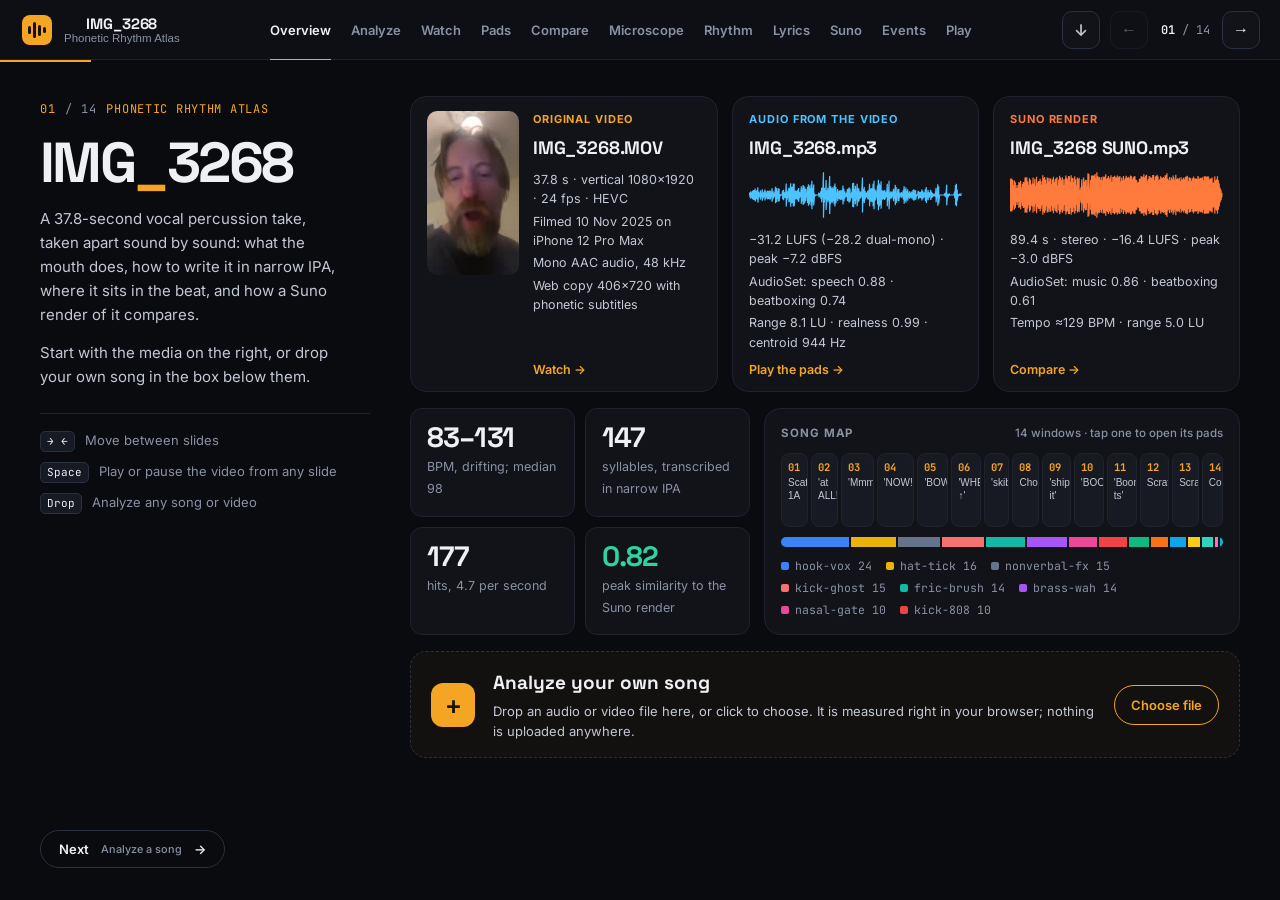
==== commit cd9e9e10: "Add in-browser song analyzer and richer overview - Overview: cards for the original video, its audio" ====
--- a/index.html
+++ b/index.html
@@ -1671,6 +1671,111 @@
   .slide-play .play-grid { flex: 1; height: auto !important; min-height: 0; grid-template-rows: minmax(0, 1fr); }
   .slide-play .play-col { min-height: 0; max-height: 100%; }
   @media (max-width: 1100px) { .slide-play .play-grid { grid-template-rows: none; } .slide-play .play-col { max-height: none; } }
+  /* ================= v3.3 overview + analyzer ================= */
+  .ov { display: flex; flex-direction: column; gap: 16px; height: 100%; min-height: 0; }
+  .ov-media { display: grid; grid-template-columns: 1.25fr 1fr 1fr; gap: 14px; }
+  .media-card { background: var(--bg-surface); border: 1px solid var(--border-subtle); border-radius: var(--r-lg); padding: 16px; display: flex; gap: 14px; min-width: 0; }
+  .media-card.col { flex-direction: column; gap: 6px; }
+  .media-thumb { width: 92px; height: 164px; object-fit: cover; border-radius: 10px; flex-shrink: 0; background: #000; }
+  .media-txt { display: flex; flex-direction: column; gap: 6px; min-width: 0; }
+  .media-kind { font-size: 11px; font-weight: 700; letter-spacing: .08em; text-transform: uppercase; }
+  .media-card b { font-family: var(--font-display); font-size: 18px; letter-spacing: -0.01em; }
+  .media-card ul { list-style: none; margin: 2px 0 0; padding: 0; display: flex; flex-direction: column; gap: 3px; font-size: 12.5px; color: var(--text-secondary); }
+  .media-card ul li { white-space: nowrap; overflow: hidden; text-overflow: ellipsis; }
+  .mini-wave { width: 100%; height: 46px; display: block; margin: 4px 0; }
+  .media-go { margin-top: auto; align-self: flex-start; background: none; border: 0; padding: 4px 0 0; color: var(--accent-amber); font: 600 12.5px var(--font-sans); cursor: pointer; }
+  .media-go:hover { text-decoration: underline; }
+  .ov-song { display: grid; grid-template-columns: minmax(0, 1fr) minmax(0, 1.4fr); gap: 14px; }
+  .ov-stats { display: grid; grid-template-columns: 1fr 1fr; gap: 10px; }
+  .ov-stats .stat { padding: 14px 16px; }
+  .ov-stats .stat b { font-size: 28px; margin-bottom: 4px; }
+  .ov-map { background: var(--bg-surface); border: 1px solid var(--border-subtle); border-radius: var(--r-lg); padding: 16px; display: flex; flex-direction: column; gap: 10px; min-width: 0; }
+  .ov-map .panel-title { margin: 0; }
+  .ov-map .panel-title span { text-transform: none; letter-spacing: 0; font-weight: 500; }
+  .map-row { display: flex; gap: 3px; height: 74px; }
+  .map-seg { min-width: 0; background: var(--bg-elevated); border: 1px solid var(--border-subtle); border-radius: 8px; color: var(--text-secondary); cursor: pointer; padding: 6px; text-align: left; display: flex; flex-direction: column; gap: 3px; overflow: hidden; }
+  .map-seg:hover { border-color: var(--accent-amber); color: var(--text-primary); }
+  .map-seg b { font-family: var(--font-mono); font-size: 10.5px; color: var(--accent-amber); }
+  .map-seg span { font-size: 10.5px; line-height: 1.25; overflow: hidden; display: -webkit-box; -webkit-line-clamp: 3; -webkit-box-orient: vertical; }
+  .mix-bar { display: flex; height: 10px; border-radius: 6px; overflow: hidden; gap: 2px; }
+  .mix-bar span { display: block; min-width: 3px; }
+  .mix-legend { display: flex; flex-wrap: wrap; gap: 4px 14px; font-size: 11.5px; color: var(--text-muted); font-family: var(--font-mono); }
+  .mix-legend i { display: inline-block; width: 8px; height: 8px; border-radius: 2px; margin-right: 6px; }
+  .ov-drop, .an-empty { cursor: pointer; border: 1.5px dashed var(--border-strong); border-radius: var(--r-lg); background: rgba(245,165,36,.04); transition: border-color .15s, background .15s; }
+  .ov-drop:hover, .ov-drop.over, .an-empty:hover, .an-empty.over { border-color: var(--accent-amber); background: rgba(245,165,36,.09); }
+  .ov-drop { display: flex; align-items: center; gap: 18px; padding: 16px 20px; flex: 1; min-height: 84px; }
+  .drop-ico { width: 44px; height: 44px; border-radius: 12px; background: var(--accent-amber); color: #1a1205; display: grid; place-items: center; font-size: 26px; font-weight: 600; flex-shrink: 0; }
+  .drop-ico.big { width: 64px; height: 64px; font-size: 36px; border-radius: 16px; }
+  .drop-txt { display: flex; flex-direction: column; gap: 3px; min-width: 0; }
+  .drop-txt b { font-family: var(--font-display); font-size: 19px; }
+  .drop-txt span { font-size: 13px; color: var(--text-secondary); }
+  .drop-cta { margin-left: auto; border: 1px solid var(--accent-amber); color: var(--accent-amber); border-radius: 999px; padding: 9px 16px; font-weight: 600; font-size: 13px; flex-shrink: 0; }
+  .an { height: 100%; min-height: 0; display: flex; flex-direction: column; }
+  .an-empty { flex: 1; display: flex; flex-direction: column; align-items: center; justify-content: center; gap: 12px; text-align: center; }
+  .an-empty b { font-family: var(--font-display); font-size: 28px; }
+  .an-empty span { color: var(--text-secondary); font-size: 14px; }
+  .an-empty em { color: #fca5a5; font-style: normal; font-size: 13px; }
+  .an-busy { flex: 1; display: flex; flex-direction: column; align-items: center; justify-content: center; gap: 16px; }
+  .an-busy b { font-family: var(--font-display); font-size: 22px; }
+  .an-prog { width: min(420px, 80%); height: 6px; background: var(--bg-elevated); border-radius: 6px; overflow: hidden; }
+  .an-prog i { display: block; height: 100%; width: 0; background: var(--accent-amber); transition: width .2s; }
+  [hidden] { display: none !important; }
+  .an-grid { flex: 1; min-height: 0; display: grid; grid-template-columns: minmax(0, 1.35fr) minmax(0, 1fr); gap: 16px; }
+  .an-left, .an-right { display: flex; flex-direction: column; gap: 14px; min-height: 0; min-width: 0; }
+  .an-head { display: flex; justify-content: space-between; align-items: center; gap: 12px; flex-wrap: wrap; }
+  .an-title { min-width: 0; }
+  .an-title b { font-family: var(--font-display); font-size: 22px; display: block; white-space: nowrap; overflow: hidden; text-overflow: ellipsis; }
+  .an-chips { display: flex; flex-wrap: wrap; gap: 6px; margin-top: 6px; }
+  .an-chips span { font-family: var(--font-mono); font-size: 11px; color: var(--text-secondary); border: 1px solid var(--border-strong); border-radius: 999px; padding: 2px 9px; }
+  .an-actions { display: flex; align-items: center; gap: 8px; }
+  .an-actions a.play-btn { text-decoration: none; }
+  .an-now { font-family: var(--font-mono); font-size: 12px; color: var(--accent-amber); min-width: 52px; }
+  .an-tiles { display: grid; grid-template-columns: repeat(4, minmax(0, 1fr)); gap: 10px; }
+  .an-tile { background: var(--bg-surface); border: 1px solid var(--border-subtle); border-radius: var(--r-md); padding: 12px 14px; display: flex; flex-direction: column; gap: 2px; }
+  .an-tile span { font-size: 11px; text-transform: uppercase; letter-spacing: .06em; color: var(--text-muted); font-weight: 700; }
+  .an-tile b { font-family: var(--font-display); font-size: 24px; letter-spacing: -0.02em; }
+  .an-tile small { font-size: 11.5px; color: var(--text-muted); }
+  .an-time { flex: 1; min-height: 160px; display: flex; flex-direction: column; }
+  .an-time .panel-title span { text-transform: none; letter-spacing: 0; font-weight: 500; font-family: var(--font-mono); }
+  .an-canvas-wrap { position: relative; flex: 1; min-height: 0; }
+  #anCanvas { position: absolute; inset: 0; width: 100%; height: 100%; border-radius: 10px; cursor: crosshair; }
+  .an-headline { position: absolute; top: 0; bottom: 0; left: 0; width: 2px; background: #fff; box-shadow: 0 0 8px #fff; pointer-events: none; }
+  .an-padpanel { display: flex; flex-direction: column; gap: 10px; flex: 1; min-height: 0; }
+  .an-padpanel .panel-title { margin: 0; }
+  .an-pads { flex: 1; min-height: 0; display: grid; grid-template-columns: repeat(4, minmax(0, 1fr)); grid-auto-rows: minmax(0, 1fr); gap: 8px; }
+  .an-pad { background: var(--bg-elevated); border: 1px solid var(--border-strong); border-bottom: 3px solid var(--pad-col); border-radius: 10px; color: var(--text-primary); cursor: pointer; padding: 7px 9px; text-align: left; display: flex; flex-direction: column; justify-content: space-between; min-height: 0; touch-action: none; user-select: none; }
+  .an-pad span, .an-pad small { font-family: var(--font-mono); font-size: 10px; color: var(--text-muted); }
+  .an-pad b { font-family: var(--font-display); font-size: 16px; }
+  .an-pad.on { background: color-mix(in srgb, var(--pad-col) 40%, var(--bg-elevated)); border-color: var(--pad-col); }
+  .an-pad.flash { animation: padFlash .28s ease-out; }
+  .an-pad.empty { opacity: .25; cursor: default; }
+  .an-two { display: grid; grid-template-columns: 1fr 1.2fr; gap: 16px; }
+  .an-bands { display: flex; flex-direction: column; gap: 5px; }
+  .an-bands div { display: grid; grid-template-columns: 62px 1fr 40px; align-items: center; gap: 8px; font-size: 11.5px; color: var(--text-muted); font-family: var(--font-mono); }
+  .an-bands i { display: block; height: 7px; border-radius: 4px; background: linear-gradient(90deg, var(--accent-orig), var(--accent-amber)); }
+  .an-bands em { font-style: normal; text-align: right; }
+  .an-compare { width: 100%; border-collapse: collapse; font-size: 12px; }
+  .an-compare th { text-align: left; font-size: 10.5px; color: var(--text-muted); font-weight: 700; text-transform: uppercase; letter-spacing: .05em; padding: 0 0 6px; }
+  .an-compare td { padding: 4px 6px 4px 0; border-top: 1px solid var(--border-subtle); color: var(--text-secondary); font-family: var(--font-mono); white-space: nowrap; }
+  .an-compare td:first-child { font-family: var(--font-sans); color: var(--text-muted); }
+  .an-compare td b { color: var(--accent-amber); }
+  @media (max-width: 1100px) {
+    .ov-media, .ov-song, .an-grid, .an-two { grid-template-columns: 1fr; }
+    .ov { height: auto; } .an-tiles { grid-template-columns: repeat(2, minmax(0, 1fr)); }
+    .an-time { min-height: 240px; } .an-pads { grid-auto-rows: 64px; }
+    .drop-cta { display: none; }
+  }
+  .media-card ul li { white-space: normal; }
+  .ov-drop { flex: none; }
+  .ov-media .media-card { padding: 14px 16px; }
+  .an-pad b { font-size: 15px; }
+  .an-pad span, .an-pad small { line-height: 1.2; }
+  .an-bands { flex-direction: row; align-items: flex-end; height: 120px; gap: 6px; }
+  .an-bands div { display: flex; flex-direction: column; align-items: center; justify-content: flex-end; gap: 4px; flex: 1; height: 100%; grid-template-columns: none; }
+  .an-bands i { width: 100%; height: 3px; border-radius: 4px 4px 0 0; background: linear-gradient(0deg, var(--accent-orig), var(--accent-amber)); }
+  .an-bands span { font-size: 9.5px; }
+  .an-compare th { padding-right: 10px; }
+  .map-seg span { font-size: 10px; }
 </style>
 </head>
 <body>
@@ -1679,7 +1784,7 @@
     <span class="deck-mark" aria-hidden="true"><i></i><i></i><i></i><i></i></span>
     <span class="deck-brand-text"><b>IMG_3268</b><span>Phonetic Rhythm Atlas</span></span>
   </button>
-  <div class="deck-chapters"><button type="button" class="deck-chapter" data-chapter="Overview" data-go="0"><span class="n">01</span>Overview</button><button type="button" class="deck-chapter" data-chapter="Watch" data-go="1"><span class="n">02</span>Watch</button><button type="button" class="deck-chapter" data-chapter="Pads" data-go="2"><span class="n">03</span>Pads</button><button type="button" class="deck-chapter" data-chapter="Compare" data-go="3"><span class="n">04</span>Compare</button><button type="button" class="deck-chapter" data-chapter="Microscope" data-go="6"><span class="n">05</span>Microscope</button><button type="button" class="deck-chapter" data-chapter="Rhythm" data-go="7"><span class="n">06</span>Rhythm</button><button type="button" class="deck-chapter" data-chapter="Lyrics" data-go="9"><span class="n">07</span>Lyrics</button><button type="button" class="deck-chapter" data-chapter="Suno" data-go="10"><span class="n">08</span>Suno</button><button type="button" class="deck-chapter" data-chapter="Events" data-go="11"><span class="n">09</span>Events</button><button type="button" class="deck-chapter" data-chapter="Play" data-go="12"><span class="n">10</span>Play</button></div>
+  <div class="deck-chapters"><button type="button" class="deck-chapter" data-chapter="Overview" data-go="0"><span class="n">01</span>Overview</button><button type="button" class="deck-chapter" data-chapter="Analyze" data-go="1"><span class="n">02</span>Analyze</button><button type="button" class="deck-chapter" data-chapter="Watch" data-go="2"><span class="n">03</span>Watch</button><button type="button" class="deck-chapter" data-chapter="Pads" data-go="3"><span class="n">04</span>Pads</button><button type="button" class="deck-chapter" data-chapter="Compare" data-go="4"><span class="n">05</span>Compare</button><button type="button" class="deck-chapter" data-chapter="Microscope" data-go="7"><span class="n">06</span>Microscope</button><button type="button" class="deck-chapter" data-chapter="Rhythm" data-go="8"><span class="n">07</span>Rhythm</button><button type="button" class="deck-chapter" data-chapter="Lyrics" data-go="10"><span class="n">08</span>Lyrics</button><button type="button" class="deck-chapter" data-chapter="Suno" data-go="11"><span class="n">09</span>Suno</button><button type="button" class="deck-chapter" data-chapter="Events" data-go="12"><span class="n">10</span>Events</button><button type="button" class="deck-chapter" data-chapter="Play" data-go="13"><span class="n">11</span>Play</button></div>
   <div class="deck-right">
     <div class="now-mini" title="Now playing">
       <button type="button" id="miniPlay" aria-label="Play or pause">&#9654;</button>
@@ -1687,42 +1792,118 @@
     </div>
     <details class="dl-menu"><summary title="Downloads" aria-label="Downloads">Downloads</summary><div class="dl-pop"><a class="dl-link" href="./analysis/IMG_3268_phonetic_report.html" download>Offline single-file HTML (34 MB)</a><a class="dl-link" href="./analysis/IMG_3268_subtitled_phonetic_rhythm.mp4" download>Video with burned-in HUD (4.9 MB)</a><a class="dl-link" href="./IMG_3268.mp3" download>Audio from video (MP3)</a><a class="dl-link" href="./IMG_3268%20SUNO.mp3" download>Suno render (MP3)</a></div></details>
     <button type="button" class="icon-btn" id="deckPrev" aria-label="Previous slide">&#8592;</button>
-    <span class="deck-count" id="deckCount"><b>01</b> / 13</span>
+    <span class="deck-count" id="deckCount"><b>01</b> / 14</span>
     <button type="button" class="icon-btn" id="deckNext" aria-label="Next slide">&#8594;</button>
   </div>
 </nav>
 <div class="deck-progress" id="deckProgress"></div>
 <main class="deck" id="deck"><div class="deck-track" id="deckTrack">
-<section class="slide " data-slide="overview" data-chapter="Overview" aria-label="1 of 13">
+<section class="slide " data-slide="overview" data-chapter="Overview" aria-label="1 of 14">
   <div class="slide-cap">
-    <div class="slide-eyebrow">01<span>/ 13</span> Phonetic rhythm atlas</div>
+    <div class="slide-eyebrow">01<span>/ 14</span> Phonetic rhythm atlas</div>
     <h2><span class="intro-title">IMG<em>_</em>3268</span></h2>
-    <p>A vocal percussion performance taken apart sound by sound: what the mouth does, how to write it in narrow IPA, where it sits in the beat, and how a Suno render compares.</p><p>Use the arrows in the bar above, or the ← and → keys, to move through the slides.</p>
-    <div class="how"><div><span class="k">→</span><span>Next slide</span></div><div><span class="k">←</span><span>Previous slide</span></div><div><span class="k">Space</span><span>Play or pause the video from any slide</span></div></div>
+    <p>A 37.8-second vocal percussion take, taken apart sound by sound: what the mouth does, how to write it in narrow IPA, where it sits in the beat, and how a Suno render of it compares.</p><p>Start with the media on the right, or drop your own song in the box below them.</p>
+    <div class="how"><div><span class="k">→ ←</span><span>Move between slides</span></div><div><span class="k">Space</span><span>Play or pause the video from any slide</span></div><div><span class="k">Drop</span><span>Analyze any song or video</span></div></div>
+    <button type="button" class="slide-next" data-next>Next <small>Analyze a song</small> →</button>
+  </div>
+  <div class="slide-body">
+  <div class="ov">
+    <div class="ov-media">
+      <div class="media-card">
+        <img class="media-thumb" src="[data-uri]" alt="Frame from the original video" />
+        <div class="media-txt">
+          <div class="media-kind" style="color:var(--accent-amber)">Original video</div>
+          <b>IMG_3268.MOV</b>
+          <ul><li>37.8 s · vertical 1080×1920 · 24 fps · HEVC</li><li>Filmed 10 Nov 2025 on iPhone 12 Pro Max</li><li>Mono AAC audio, 48 kHz</li><li>Web copy 406×720 with phonetic subtitles</li></ul>
+          <button type="button" class="media-go" data-goto="watch">Watch →</button>
+        </div>
+      </div>
+      <div class="media-card col">
+        <div class="media-kind" style="color:var(--accent-orig)">Audio from the video</div>
+        <b>IMG_3268.mp3</b>
+        <svg class="mini-wave" viewBox="0 0 240 100" preserveAspectRatio="none" aria-hidden="true"><polyline points="0,50.0 0,50.0 1,44.5 1,55.5 2,42.0 2,58.0 3,44.0 3,56.0 4,41.0 4,59.0 5,39.5 5,60.5 6,39.0 6,61.0 7,36.0 7,64.0 8,41.5 8,58.5 9,39.5 9,60.5 10,33.5 10,66.5 11,43.0 11,57.0 12,46.5 12,53.5 13,40.0 13,60.0 14,45.0 14,55.0 15,37.5 15,62.5 16,42.5 16,57.5 17,45.5 17,54.5 18,38.0 18,62.0 19,41.5 19,58.5 20,45.0 20,55.0 21,40.5 21,59.5 22,41.5 22,58.5 23,40.5 23,59.5 24,40.5 24,59.5 25,44.5 25,55.5 26,35.5 26,64.5 27,40.5 27,59.5 28,44.5 28,55.5 29,49.0 29,51.0 30,32.0 30,68.0 31,35.0 31,65.0 32,42.0 32,58.0 33,35.5 33,64.5 34,36.5 34,63.5 35,48.0 35,52.0 36,50.0 36,50.0 37,50.0 37,50.0 38,40.5 38,59.5 39,38.5 39,61.5 40,44.0 40,56.0 41,43.5 41,56.5 42,25.0 42,75.0 43,40.0 43,60.0 44,44.0 44,56.0 45,34.5 45,65.5 46,35.5 46,64.5 47,24.5 47,75.5 48,32.0 48,68.0 49,32.0 49,68.0 50,25.0 50,75.0 51,25.5 51,74.5 52,41.5 52,58.5 53,40.0 53,60.0 54,41.5 54,58.5 55,38.0 55,62.0 56,35.0 56,65.0 57,43.0 57,57.0 58,45.0 58,55.0 59,31.0 59,69.0 60,36.5 60,63.5 61,28.5 61,71.5 62,30.5 62,69.5 63,33.5 63,66.5 64,37.0 64,63.0 65,46.0 65,54.0 66,32.5 66,67.5 67,26.5 67,73.5 68,29.5 68,70.5 69,35.5 69,64.5 70,27.0 70,73.0 71,19.0 71,81.0 72,34.0 72,66.0 73,27.0 73,73.0 74,47.0 74,53.0 75,49.0 75,51.0 76,50.0 76,50.0 77,50.0 77,50.0 78,49.5 78,50.5 79,45.0 79,55.0 80,47.0 80,53.0 81,42.0 81,58.0 82,34.0 82,66.0 83,44.0 83,56.0 84,0.5 84,99.5 85,34.0 85,66.0 86,41.0 86,59.0 87,17.5 87,82.5 88,40.0 88,60.0 89,34.0 89,66.0 90,37.5 90,62.5 91,8.5 91,91.5 92,30.5 92,69.5 93,34.5 93,65.5 94,33.5 94,66.5 95,36.0 95,64.0 96,30.0 96,70.0 97,25.0 97,75.0 98,32.5 98,67.5 99,48.5 99,51.5 100,37.0 100,63.0 101,42.0 101,58.0 102,40.5 102,59.5 103,39.5 103,60.5 104,40.0 104,60.0 105,39.5 105,60.5 106,29.5 106,70.5 107,36.0 107,64.0 108,42.0 108,58.0 109,46.0 109,54.0 110,45.0 110,55.0 111,37.0 111,63.0 112,36.0 112,64.0 113,33.5 113,66.5 114,36.0 114,64.0 115,49.5 115,50.5 116,43.0 116,57.0 117,24.0 117,76.0 118,23.5 118,76.5 119,37.0 119,63.0 120,30.0 120,70.0 121,40.5 121,59.5 122,25.5 122,74.5 123,34.5 123,65.5 124,36.5 124,63.5 125,42.0 125,58.0 126,43.0 126,57.0 127,49.5 127,50.5 128,12.0 128,88.0 129,37.0 129,63.0 130,32.5 130,67.5 131,40.5 131,59.5 132,45.0 132,55.0 133,44.5 133,55.5 134,40.5 134,59.5 135,40.0 135,60.0 136,25.5 136,74.5 137,36.5 137,63.5 138,35.5 138,64.5 139,35.0 139,65.0 140,25.5 140,74.5 141,19.0 141,81.0 142,37.0 142,63.0 143,40.0 143,60.0 144,45.5 144,54.5 145,29.5 145,70.5 146,17.0 146,83.0 147,25.0 147,75.0 148,28.0 148,72.0 149,20.0 149,80.0 150,39.5 150,60.5 151,41.0 151,59.0 152,40.5 152,59.5 153,39.0 153,61.0 154,42.5 154,57.5 155,46.0 155,54.0 156,25.5 156,74.5 157,38.0 157,62.0 158,19.0 158,81.0 159,44.5 159,55.5 160,42.0 160,58.0 161,43.0 161,57.0 162,49.5 162,50.5 163,36.5 163,63.5 164,41.5 164,58.5 165,28.0 165,72.0 166,32.5 166,67.5 167,46.5 167,53.5 168,36.5 168,63.5 169,37.0 169,63.0 170,44.5 170,55.5 171,49.5 171,50.5 172,44.0 172,56.0 173,49.0 173,51.0 174,40.0 174,60.0 175,31.0 175,69.0 176,37.5 176,62.5 177,33.5 177,66.5 178,40.5 178,59.5 179,37.5 179,62.5 180,45.0 180,55.0 181,42.0 181,58.0 182,45.5 182,54.5 183,42.5 183,57.5 184,43.0 184,57.0 185,39.5 185,60.5 186,37.5 186,62.5 187,40.0 187,60.0 188,39.5 188,60.5 189,48.5 189,51.5 190,49.5 190,50.5 191,41.0 191,59.0 192,43.0 192,57.0 193,43.0 193,57.0 194,43.5 194,56.5 195,38.0 195,62.0 196,41.0 196,59.0 197,44.0 197,56.0 198,44.5 198,55.5 199,37.0 199,63.0 200,32.5 200,67.5 201,48.0 201,52.0 202,39.0 202,61.0 203,43.5 203,56.5 204,48.0 204,52.0 205,39.0 205,61.0 206,43.0 206,57.0 207,45.5 207,54.5 208,47.5 208,52.5 209,49.0 209,51.0 210,46.0 210,54.0 211,34.5 211,65.5 212,45.0 212,55.0 213,26.5 213,73.5 214,31.5 214,68.5 215,50.0 215,50.0 216,50.0 216,50.0 217,50.0 217,50.0 218,50.0 218,50.0 219,50.0 219,50.0 220,50.0 220,50.0 221,46.5 221,53.5 222,45.0 222,55.0 223,27.5 223,72.5 224,48.0 224,52.0 225,47.5 225,52.5 226,49.5 226,50.5 227,50.0 227,50.0 228,50.0 228,50.0 229,50.0 229,50.0 230,50.0 230,50.0 231,50.0 231,50.0 232,43.0 232,57.0 233,28.0 233,72.0 234,25.5 234,74.5 235,38.5 235,61.5 236,48.5 236,51.5 237,49.0 237,51.0 238,50.0 238,50.0 239,48.0 239,52.0" fill="none" stroke="#4cc2ff" stroke-width="1.2" vector-effect="non-scaling-stroke"/></svg>
+        <ul><li>−31.2 LUFS (−28.2 dual-mono) · peak −7.2 dBFS</li><li>AudioSet: speech 0.88 · beatboxing 0.74</li><li>Range 8.1 LU · realness 0.99 · centroid 944 Hz</li></ul>
+        <button type="button" class="media-go" data-goto="pads">Play the pads →</button>
+      </div>
+      <div class="media-card col">
+        <div class="media-kind" style="color:var(--accent-suno)">Suno render</div>
+        <b>IMG_3268 SUNO.mp3</b>
+        <svg class="mini-wave" viewBox="0 0 240 100" preserveAspectRatio="none" aria-hidden="true"><polyline points="0,14.0 0,86.0 1,14.5 1,85.5 2,14.0 2,86.0 3,17.5 3,82.5 4,28.0 4,72.0 5,18.5 5,81.5 6,22.5 6,77.5 7,34.5 7,65.5 8,28.5 8,71.5 9,35.5 9,64.5 10,22.0 10,78.0 11,24.0 11,76.0 12,19.0 12,81.0 13,33.5 13,66.5 14,26.0 14,74.0 15,22.0 15,78.0 16,23.0 16,77.0 17,11.5 17,88.5 18,12.5 18,87.5 19,11.5 19,88.5 20,20.5 20,79.5 21,28.5 21,71.5 22,13.5 22,86.5 23,17.0 23,83.0 24,27.0 24,73.0 25,25.0 25,75.0 26,12.0 26,88.0 27,25.5 27,74.5 28,14.5 28,85.5 29,30.5 29,69.5 30,10.5 30,89.5 31,24.0 31,76.0 32,20.0 32,80.0 33,19.5 33,80.5 34,14.5 34,85.5 35,20.0 35,80.0 36,28.0 36,72.0 37,7.0 37,93.0 38,13.5 38,86.5 39,11.0 39,89.0 40,16.5 40,83.5 41,25.5 41,74.5 42,12.0 42,88.0 43,12.5 43,87.5 44,20.5 44,79.5 45,13.5 45,86.5 46,14.0 46,86.0 47,26.5 47,73.5 48,16.0 48,84.0 49,10.5 49,89.5 50,22.5 50,77.5 51,16.0 51,84.0 52,13.5 52,86.5 53,11.5 53,88.5 54,29.5 54,70.5 55,16.5 55,83.5 56,8.0 56,92.0 57,12.5 57,87.5 58,18.0 58,82.0 59,11.5 59,88.5 60,16.0 60,84.0 61,28.5 61,71.5 62,15.0 62,85.0 63,7.5 63,92.5 64,12.5 64,87.5 65,15.5 65,84.5 66,8.5 66,91.5 67,9.0 67,91.0 68,22.0 68,78.0 69,7.0 69,93.0 70,12.5 70,87.5 71,13.0 71,87.0 72,22.5 72,77.5 73,9.5 73,90.5 74,15.5 74,84.5 75,29.0 75,71.0 76,12.0 76,88.0 77,15.0 77,85.0 78,12.5 78,87.5 79,39.0 79,61.0 80,33.5 80,66.5 81,16.0 81,84.0 82,31.0 82,69.0 83,12.0 83,88.0 84,21.0 84,79.0 85,17.0 85,83.0 86,17.5 86,82.5 87,32.5 87,67.5 88,2.5 88,97.5 89,5.0 89,95.0 90,49.0 90,51.0 91,17.5 91,82.5 92,7.5 92,92.5 93,7.5 93,92.5 94,7.5 94,92.5 95,7.5 95,92.5 96,4.5 96,95.5 97,13.0 97,87.0 98,0.5 98,99.5 99,8.5 99,91.5 100,12.0 100,88.0 101,11.0 101,89.0 102,17.5 102,82.5 103,11.5 103,88.5 104,18.5 104,81.5 105,10.0 105,90.0 106,11.5 106,88.5 107,10.0 107,90.0 108,5.0 108,95.0 109,15.0 109,85.0 110,13.0 110,87.0 111,8.5 111,91.5 112,14.5 112,85.5 113,11.5 113,88.5 114,7.0 114,93.0 115,21.0 115,79.0 116,11.0 116,89.0 117,10.5 117,89.5 118,8.0 118,92.0 119,11.5 119,88.5 120,12.0 120,88.0 121,7.5 121,92.5 122,12.0 122,88.0 123,9.5 123,90.5 124,9.5 124,90.5 125,20.5 125,79.5 126,12.0 126,88.0 127,18.5 127,81.5 128,8.5 128,91.5 129,17.0 129,83.0 130,13.0 130,87.0 131,8.0 131,92.0 132,11.5 132,88.5 133,13.0 133,87.0 134,10.5 134,89.5 135,13.5 135,86.5 136,7.5 136,92.5 137,9.0 137,91.0 138,15.5 138,84.5 139,12.0 139,88.0 140,9.0 140,91.0 141,9.0 141,91.0 142,17.0 142,83.0 143,18.0 143,82.0 144,23.5 144,76.5 145,22.0 145,78.0 146,14.5 146,85.5 147,14.0 147,86.0 148,9.0 148,91.0 149,10.0 149,90.0 150,11.0 150,89.0 151,5.0 151,95.0 152,12.0 152,88.0 153,8.0 153,92.0 154,6.0 154,94.0 155,19.0 155,81.0 156,15.0 156,85.0 157,8.5 157,91.5 158,10.5 158,89.5 159,12.0 159,88.0 160,13.0 160,87.0 161,6.5 161,93.5 162,6.5 162,93.5 163,17.5 163,82.5 164,10.0 164,90.0 165,8.0 165,92.0 166,6.0 166,94.0 167,10.0 167,90.0 168,18.0 168,82.0 169,15.5 169,84.5 170,9.5 170,90.5 171,12.5 171,87.5 172,13.0 172,87.0 173,11.0 173,89.0 174,13.0 174,87.0 175,7.5 175,92.5 176,6.5 176,93.5 177,2.5 177,97.5 178,14.5 178,85.5 179,18.0 179,82.0 180,11.0 180,89.0 181,18.5 181,81.5 182,12.0 182,88.0 183,16.0 183,84.0 184,7.5 184,92.5 185,12.0 185,88.0 186,18.0 186,82.0 187,6.0 187,94.0 188,15.0 188,85.0 189,13.5 189,86.5 190,15.5 190,84.5 191,12.5 191,87.5 192,20.0 192,80.0 193,11.5 193,88.5 194,17.0 194,83.0 195,14.5 195,85.5 196,12.0 196,88.0 197,16.5 197,83.5 198,10.5 198,89.5 199,10.0 199,90.0 200,8.0 200,92.0 201,19.5 201,80.5 202,11.5 202,88.5 203,12.5 203,87.5 204,13.5 204,86.5 205,19.5 205,80.5 206,13.5 206,86.5 207,10.0 207,90.0 208,13.5 208,86.5 209,14.0 209,86.0 210,14.0 210,86.0 211,15.0 211,85.0 212,8.5 212,91.5 213,12.0 213,88.0 214,15.0 214,85.0 215,12.5 215,87.5 216,13.5 216,86.5 217,11.5 217,88.5 218,18.0 218,82.0 219,9.5 219,90.5 220,9.5 220,90.5 221,10.0 221,90.0 222,10.0 222,90.0 223,10.0 223,90.0 224,10.0 224,90.0 225,16.5 225,83.5 226,14.0 226,86.0 227,14.0 227,86.0 228,12.0 228,88.0 229,23.5 229,76.5 230,22.5 230,77.5 231,9.5 231,90.5 232,18.0 232,82.0 233,16.0 233,84.0 234,9.5 234,90.5 235,18.0 235,82.0 236,25.0 236,75.0 237,34.0 237,66.0 238,38.5 238,61.5 239,45.0 239,55.0" fill="none" stroke="#ff7a3d" stroke-width="1.2" vector-effect="non-scaling-stroke"/></svg>
+        <ul><li>89.4 s · stereo · −16.4 LUFS · peak −3.0 dBFS</li><li>AudioSet: music 0.86 · beatboxing 0.61</li><li>Tempo ≈129 BPM · range 5.0 LU</li></ul>
+        <button type="button" class="media-go" data-goto="compare">Compare →</button>
+      </div>
+    </div>
+    <div class="ov-song">
+      <div class="ov-stats">
+        <div class="stat"><b>83–131</b><span>BPM, drifting; median 98</span></div>
+        <div class="stat"><b>147</b><span>syllables, transcribed in narrow IPA</span></div>
+        <div class="stat"><b>177</b><span>hits, 4.7 per second</span></div>
+        <div class="stat"><b style="color:var(--accent-emerald)">0.82</b><span>peak similarity to the Suno render</span></div>
+      </div>
+      <div class="ov-map">
+        <div class="panel-title">Song map <span>14 windows · tap one to open its pads</span></div>
+        <div class="map-row"><button type="button" class="map-seg" data-mapwin="0" style="flex:2.38" title="Scat 1A · 0.0–2.4s"><b>01</b><span>Scat 1A</span></button><button type="button" class="map-seg" data-mapwin="1" style="flex:2.37" title="'at ALL!' · 2.4–4.8s"><b>02</b><span>'at ALL!'</span></button><button type="button" class="map-seg" data-mapwin="2" style="flex:3.40" title="'Mmmm/pink' · 4.8–8.2s"><b>03</b><span>'Mmmm/pink'</span></button><button type="button" class="map-seg" data-mapwin="3" style="flex:4.35" title="'NOW!' · 8.2–12.5s"><b>04</b><span>'NOW!'</span></button><button type="button" class="map-seg" data-mapwin="4" style="flex:3.10" title="'BOW!' · 12.5–15.6s"><b>05</b><span>'BOW!'</span></button><button type="button" class="map-seg" data-mapwin="5" style="flex:2.87" title="'WHEN!↑' · 15.6–18.5s"><b>06</b><span>'WHEN!↑'</span></button><button type="button" class="map-seg" data-mapwin="6" style="flex:2.07" title="'skibidi' · 18.5–20.5s"><b>07</b><span>'skibidi'</span></button><button type="button" class="map-seg" data-mapwin="7" style="flex:2.38" title="Chopper · 20.5–22.9s"><b>08</b><span>Chopper</span></button><button type="button" class="map-seg" data-mapwin="8" style="flex:2.63" title="'ship it' · 22.9–25.6s"><b>09</b><span>'ship it'</span></button><button type="button" class="map-seg" data-mapwin="9" style="flex:2.90" title="'BOOSH' · 25.6–28.4s"><b>10</b><span>'BOOSH'</span></button><button type="button" class="map-seg" data-mapwin="10" style="flex:2.93" title="'Boom-ts' · 28.4–31.4s"><b>11</b><span>'Boom-ts'</span></button><button type="button" class="map-seg" data-mapwin="11" style="flex:2.82" title="Scratch · 31.4–34.2s"><b>12</b><span>Scratch</span></button><button type="button" class="map-seg" data-mapwin="12" style="flex:2.28" title="Scrape · 34.2–36.5s"><b>13</b><span>Scrape</span></button><button type="button" class="map-seg" data-mapwin="13" style="flex:1.34" title="Coda · 36.5–37.8s"><b>14</b><span>Coda</span></button></div>
+        <div class="mix-bar"><span style="flex:24;background:#3b82f6" title="HOOK-VOX: 24"></span><span style="flex:16;background:#eab308" title="HAT-TICK: 16"></span><span style="flex:15;background:#64748b" title="NONVERBAL-FX: 15"></span><span style="flex:15;background:#f87171" title="KICK-GHOST: 15"></span><span style="flex:14;background:#14b8a6" title="FRIC-BRUSH: 14"></span><span style="flex:14;background:#a855f7" title="BRASS-WAH: 14"></span><span style="flex:10;background:#ec4899" title="NASAL-GATE: 10"></span><span style="flex:10;background:#ef4444" title="KICK-808: 10"></span><span style="flex:7;background:#10b981" title="PLOSIVE-SCAT: 7"></span><span style="flex:6;background:#f97316" title="SNARE-SH: 6"></span><span style="flex:6;background:#0ea5e9" title="DJ-SCRATCH: 6"></span><span style="flex:4;background:#facc15" title="GLOTTAL-POP: 4"></span><span style="flex:4;background:#2dd4bf" title="LIQUID-CHOP: 4"></span><span style="flex:1;background:#f472b6" title="FALSETTO-SQ: 1"></span><span style="flex:1;background:#06b6d4" title="AIR-RISER: 1"></span></div>
+        <div class="mix-legend"><span><i style="background:#3b82f6"></i>hook-vox 24</span><span><i style="background:#eab308"></i>hat-tick 16</span><span><i style="background:#64748b"></i>nonverbal-fx 15</span><span><i style="background:#f87171"></i>kick-ghost 15</span><span><i style="background:#14b8a6"></i>fric-brush 14</span><span><i style="background:#a855f7"></i>brass-wah 14</span><span><i style="background:#ec4899"></i>nasal-gate 10</span><span><i style="background:#ef4444"></i>kick-808 10</span></div>
+      </div>
+    </div>
+    <label class="ov-drop" data-dropzone>
+      <input type="file" accept="audio/*,video/*,.mov,.m4a,.flac" data-analyze-file hidden />
+      <span class="drop-ico" aria-hidden="true">+</span>
+      <span class="drop-txt"><b>Analyze your own song</b><span>Drop an audio or video file here, or click to choose. It is measured right in your browser; nothing is uploaded anywhere.</span></span>
+      <span class="drop-cta">Choose file</span>
+    </label>
+  </div></div>
+</section>
+<section class="slide " data-slide="analyze" data-chapter="Analyze" aria-label="2 of 14">
+  <div class="slide-cap">
+    <div class="slide-eyebrow">02<span>/ 14</span> Your song</div>
+    <h2>Analyze a song</h2>
+    <p>Drop any song or video. It is measured right here in your browser: loudness to the broadcast standard, tempo, every hit with a rough drum category, and the spectrum, side by side with IMG_3268 and the Suno render.</p><p>Every hit becomes a pad you can play here, or on the Play slide with a MIDI controller.</p>
+    <div class="how"><div><span class="k">Drop</span><span>Audio or video file</span></div><div><span class="k">Click</span><span>Timeline to play from there</span></div><div><span class="k">Q W E R</span><span>Play the pads</span></div><div><span class="k">Note</span><span>IPA and lyrics need the full Python pipeline</span></div></div>
     <button type="button" class="slide-next" data-next>Next <small>Watch the original</small> →</button>
   </div>
-  <div class="slide-body">
-  <div class="intro-grid">
-    <div class="stat"><b>37.8 s</b><span>of mouth percussion, filmed in one take</span></div>
-    <div class="stat"><b>147</b><span>individual sounds, each timed, classified and transcribed</span></div>
-    <div class="stat"><b>14</b><span>zoom windows of up to 16 sounds, one per phrase</span></div>
-    <div class="stat"><b style="color:var(--accent-emerald)">0.82</b><span>peak similarity between the original and its Suno render</span></div>
-  </div>
-  <div class="panel-title" style="margin:8px 0 0">Chapters</div>
-  <div class="chapter-cards">
-    <button type="button" class="chapter-card" data-goto="watch"><span class="n">02</span><b>Watch</b><span>The video with a live readout of every syllable.</span></button>
-    <button type="button" class="chapter-card" data-goto="pads"><span class="n">03</span><b>Pads</b><span>Every hit in each window as a drum pad, cut at the attack.</span></button>
-    <button type="button" class="chapter-card" data-goto="compare"><span class="n">04</span><b>Compare</b><span>Original against Suno: scores, phrases, diagnostics.</span></button>
-    <button type="button" class="chapter-card" data-goto="microscope"><span class="n">07</span><b>Microscope</b><span>One window at a time: spectrogram, pads, full data.</span></button>
-    <button type="button" class="chapter-card" data-goto="rhythm"><span class="n">08</span><b>Rhythm</b><span>Tempo, note values, step grid and the IPA guide.</span></button>
-    <button type="button" class="chapter-card" data-goto="lyrics"><span class="n">10</span><b>Lyrics</b><span>Four phonetic versions, with rhythm.</span></button>
-    <button type="button" class="chapter-card" data-goto="events"><span class="n">12</span><b>Events</b><span>Search and filter all 147 sounds.</span></button>
-    <button type="button" class="chapter-card" data-goto="play"><span class="n">13</span><b>Play</b><span>Sampler, synth and MIDI controller.</span></button>
-  </div><button type="button" class="btn-start" data-next>Start with the video →</button></div>
+  <div class="slide-body"><div class="an">
+        <label class="an-empty" id="anEmpty" data-dropzone>
+          <input type="file" accept="audio/*,video/*,.mov,.m4a,.flac" data-analyze-file hidden />
+          <span class="drop-ico big" aria-hidden="true">+</span>
+          <b>Drop a song or video here</b>
+          <span>or click to choose a file · MP3, WAV, M4A, FLAC, MP4, MOV</span>
+          <em id="anEmptyMsg"></em>
+        </label>
+        <div class="an-busy" id="anBusy" hidden><b id="anStatus">Working...</b><div class="an-prog"><i id="anBar"></i></div></div>
+        <div class="an-grid" id="anResult" hidden>
+          <div class="an-left">
+            <div class="an-head">
+              <div class="an-title"><b id="anName"></b><div class="an-chips" id="anChips"></div></div>
+              <div class="an-actions">
+                <button type="button" class="play-btn" id="anPlay">Play</button><span class="an-now" id="anNow">0:00.0</span>
+                <a class="play-btn" id="anDl" href="#">Download JSON</a>
+                <label class="play-btn">New file<input type="file" accept="audio/*,video/*,.mov,.m4a,.flac" data-analyze-file hidden /></label>
+              </div>
+            </div>
+            <div class="an-tiles" id="anTiles"></div>
+            <div class="panel an-time"><div class="panel-title">Spectrogram, waveform and hits <span id="anTimeLabel"></span></div>
+              <div class="an-canvas-wrap"><canvas id="anCanvas"></canvas><div class="an-headline" id="anHead"></div></div></div>
+          </div>
+          <div class="an-right">
+            <div class="panel an-padpanel">
+              <div class="panel-title">Hit pads <span class="bank-nav"><button type="button" class="play-btn" id="anPrev">‹</button><span id="anBank">Bank 1</span><button type="button" class="play-btn" id="anNext">›</button></span></div>
+              <div class="an-pads" id="anPads"></div>
+              <div class="mix-bar" id="anMix"></div><div class="mix-legend" id="anMixLegend"></div>
+              <button type="button" class="play-btn" id="anToPlay">Use these pads on the Play slide with MIDI →</button>
+            </div>
+            <div class="panel an-two">
+              <div><div class="panel-title">Spectrum balance</div><div class="an-bands" id="anBands"></div></div>
+              <div><div class="panel-title">Compared</div><table class="an-compare" id="anCompare"></table></div>
+            </div>
+          </div>
+        </div>
+      </div></div>
 </section>
-<section class="slide " data-slide="watch" data-chapter="Watch" aria-label="2 of 13">
+<section class="slide " data-slide="watch" data-chapter="Watch" aria-label="3 of 14">
   <div class="slide-cap">
-    <div class="slide-eyebrow">02<span>/ 13</span> The source</div>
+    <div class="slide-eyebrow">03<span>/ 14</span> The source</div>
     <h2>Watch the original</h2>
     <p>The original video with burned-in subtitles. The readout on the right follows the playhead and names each sound: syllable, narrow IPA, drum category, articulation, rhythm value and formants.</p><p>Switch to the video audio or the Suno render with the tabs above the player.</p>
     <div class="how"><div><span class="k">Space</span><span>Play / pause</span></div><div><span class="k">, .</span><span>Step one syllable back or forward</span></div><div><span class="k">L</span><span>Loop the current slice</span></div></div>
@@ -1792,9 +1973,9 @@
 </div></div>
       </div></div>
 </section>
-<section class="slide " data-slide="pads" data-chapter="Pads" aria-label="3 of 13">
+<section class="slide " data-slide="pads" data-chapter="Pads" aria-label="4 of 14">
   <div class="slide-cap">
-    <div class="slide-eyebrow">03<span>/ 13</span> Playable windows</div>
+    <div class="slide-eyebrow">04<span>/ 14</span> Playable windows</div>
     <h2>Play the windows</h2>
     <p>Every hit in the take, 177 of them, found in the audio itself so each pad starts exactly on its attack. They are grouped into the 14 windows, colored by drum category, top left first.</p><p>Syllables made of more than one hit show 1/2, 2/2. While the video plays, the pad under the playhead lights up.</p>
     <div class="how"><div><span class="k">Tap</span><span>Play that sound</span></div><div><span class="k">List</span><span>Pick a window on the right</span></div><div><span class="k">Tip</span><span>Enable audio on the Play slide for instant, overlapping hits</span></div></div>
@@ -1808,9 +1989,9 @@
         <div class="panel scroll-y"><div class="panel-title">Windows</div><div class="win-list" id="winList"></div></div>
       </div></div>
 </section>
-<section class="slide " data-slide="compare" data-chapter="Compare" aria-label="4 of 13">
+<section class="slide " data-slide="compare" data-chapter="Compare" aria-label="5 of 14">
   <div class="slide-cap">
-    <div class="slide-eyebrow">04<span>/ 13</span> Original vs Suno · 1 of 3</div>
+    <div class="slide-eyebrow">05<span>/ 14</span> Original vs Suno · 1 of 3</div>
     <h2>Two takes, one groove</h2>
     <p>The original video audio against Suno's render, scored by the earshot toolkit: CLAP embedding similarity, prompt ranking, realness and attack.</p><p>Both players are full length. Use the next slide to compare phrase by phrase.</p>
     <div class="how"><div><span class="k">A</span><span>Original video audio, 37.8 s</span></div><div><span class="k">B</span><span>Suno render, 89.4 s</span></div></div>
@@ -1860,9 +2041,9 @@
 </div>
 </div></div></div>
 </section>
-<section class="slide " data-slide="phrases" data-chapter="Compare" aria-label="5 of 13">
+<section class="slide " data-slide="phrases" data-chapter="Compare" aria-label="6 of 14">
   <div class="slide-cap">
-    <div class="slide-eyebrow">05<span>/ 13</span> Original vs Suno · 2 of 3</div>
+    <div class="slide-eyebrow">06<span>/ 14</span> Original vs Suno · 2 of 3</div>
     <h2>Phrase by phrase</h2>
     <p>Each card is one phrase of the original. Play it, then play the same moment in the Suno render, then the Suno window that matched it best.</p><p>The cosine numbers say how close CLAP hears them.</p>
     <div class="how"><div><span class="k">A</span><span>Original phrase</span></div><div><span class="k">B same</span><span>Suno at the same time</span></div><div><span class="k">B best</span><span>Suno's best-matching window</span></div></div>
@@ -1937,9 +2118,9 @@
 </div>
 </div></div></div>
 </section>
-<section class="slide " data-slide="scorecard" data-chapter="Compare" aria-label="6 of 13">
+<section class="slide " data-slide="scorecard" data-chapter="Compare" aria-label="7 of 14">
   <div class="slide-cap">
-    <div class="slide-eyebrow">06<span>/ 13</span> Original vs Suno · 3 of 3</div>
+    <div class="slide-eyebrow">07<span>/ 14</span> Original vs Suno · 3 of 3</div>
     <h2>The full scorecard</h2>
     <p>Every earshot measurement side by side, with the six-panel diagnostic and the contact sheets for both files.</p><p>Click any image to open it full size.</p>
     <div class="how"><div><span class="k">Click</span><span>Zoom an image</span></div><div><span class="k">Esc</span><span>Close the zoom</span></div></div>
@@ -2029,9 +2210,9 @@
 </div></div>
       </div></div>
 </section>
-<section class="slide " data-slide="microscope" data-chapter="Microscope" aria-label="7 of 13">
+<section class="slide " data-slide="microscope" data-chapter="Microscope" aria-label="8 of 14">
   <div class="slide-cap">
-    <div class="slide-eyebrow">07<span>/ 13</span> Window by window</div>
+    <div class="slide-eyebrow">08<span>/ 14</span> Window by window</div>
     <h2>Under the microscope</h2>
     <p>One window at a time: its spectrogram, a pad for every sound, and the full acoustic, phonetic and rhythm breakdown.</p><p>Pick a window from the strip. Picking one also moves the video to its start.</p>
     <div class="how"><div><span class="k">Strip</span><span>Choose a window</span></div><div><span class="k">Pad or row</span><span>Play that sound</span></div><div><span class="k">Image</span><span>Click to zoom</span></div></div>
@@ -2840,9 +3021,9 @@
 </div>
 </details></div></article></div></div></div>
 </section>
-<section class="slide " data-slide="rhythm" data-chapter="Rhythm" aria-label="8 of 13">
+<section class="slide " data-slide="rhythm" data-chapter="Rhythm" aria-label="9 of 14">
   <div class="slide-cap">
-    <div class="slide-eyebrow">08<span>/ 13</span> Time and pitch · 1 of 2</div>
+    <div class="slide-eyebrow">09<span>/ 14</span> Time and pitch · 1 of 2</div>
     <h2>Rhythm at a glance</h2>
     <p>How the performance moves in time: the tempo curve and note-value census, the 16-step sequencer view, and the formant map of every voiced sound.</p><p>Pick a figure above it. Click the figure to open it full size.</p>
     <div class="how"><div><span class="k">Tabs</span><span>Switch figure</span></div><div><span class="k">Click</span><span>Zoom full size</span></div></div>
@@ -2859,9 +3040,9 @@
 <div class="figure-zoom-hint">🔍 Click to expand formant acoustic space</div>
 </div></div></div></div>
 </section>
-<section class="slide " data-slide="ipa" data-chapter="Rhythm" aria-label="9 of 13">
+<section class="slide " data-slide="ipa" data-chapter="Rhythm" aria-label="10 of 14">
   <div class="slide-cap">
-    <div class="slide-eyebrow">09<span>/ 13</span> Time and pitch · 2 of 2</div>
+    <div class="slide-eyebrow">10<span>/ 14</span> Time and pitch · 2 of 2</div>
     <h2>Narrow vs broad IPA</h2>
     <p>Broad IPA, written between slashes, records which sound was meant. Narrow IPA, written in square brackets, records exactly how it was made: aspiration, ejectives, clicks, trills.</p><p>Vocal percussion lives in the details, so this atlas uses narrow IPA throughout.</p>
     <div class="how"><div><span class="k">[ ]</span><span>Narrow: how it was made</span></div><div><span class="k">/ /</span><span>Broad: what was meant</span></div></div>
@@ -2918,9 +3099,9 @@
 </table>
 </div></div></div>
 </section>
-<section class="slide " data-slide="lyrics" data-chapter="Lyrics" aria-label="10 of 13">
+<section class="slide " data-slide="lyrics" data-chapter="Lyrics" aria-label="11 of 14">
   <div class="slide-cap">
-    <div class="slide-eyebrow">10<span>/ 13</span> The phonetics</div>
+    <div class="slide-eyebrow">11<span>/ 14</span> The phonetics</div>
     <h2>Four ways to write it</h2>
     <p>The same performance written four ways: spelled so Suno pronounces it right, pure narrow IPA, pure broad IPA, and the tri-tier score that stacks English, narrow IPA and rhythm bar by bar.</p><p>Every version has its own copy button.</p>
     <div class="how"><div><span class="k">[ ]</span><span>Narrow IPA: exactly how it was made</span></div><div><span class="k">/ /</span><span>Broad IPA: what was meant</span></div><div><span class="k">RHY</span><span>Rhythm row in the tri-tier score</span></div></div>
@@ -3079,9 +3260,9 @@
 </div>
 </div></div></div>
 </section>
-<section class="slide " data-slide="suno-style" data-chapter="Suno" aria-label="11 of 13">
+<section class="slide " data-slide="suno-style" data-chapter="Suno" aria-label="12 of 14">
   <div class="slide-cap">
-    <div class="slide-eyebrow">11<span>/ 13</span> Prompting Suno</div>
+    <div class="slide-eyebrow">12<span>/ 14</span> Prompting Suno</div>
     <h2>Build a style prompt</h2>
     <p>Six genre directions that suit this groove. Pick one as the base, add flavor modifiers, and copy the combined prompt into Suno's style field.</p>
     <div class="how"><div><span class="k">Card</span><span>Set the base style</span></div><div><span class="k">Chip</span><span>Add or remove a flavor</span></div><div><span class="k">Copy</span><span>Copy the combined prompt</span></div></div>
@@ -3163,9 +3344,9 @@
 <button class="btn-primary" onclick="copyText('combinedStyleOut', this)" type="button">📋 Copy Combined Style Prompt</button>
 </div></div></div></div>
 </section>
-<section class="slide " data-slide="events" data-chapter="Events" aria-label="12 of 13">
+<section class="slide " data-slide="events" data-chapter="Events" aria-label="13 of 14">
   <div class="slide-cap">
-    <div class="slide-eyebrow">12<span>/ 13</span> The data</div>
+    <div class="slide-eyebrow">13<span>/ 14</span> The data</div>
     <h2>All 147 sounds</h2>
     <p>Every sound in one table: timing, category, articulation, narrow IPA, rhythm value, bar position and formants.</p><p>Search by any field or filter by drum category. Click a row to hear it.</p>
     <div class="how"><div><span class="k">Search</span><span>Syllable, IPA, category, bar</span></div><div><span class="k">Row</span><span>Play that sound</span></div></div>
@@ -3198,9 +3379,9 @@
 </table>
 </div></div></div></div>
 </section>
-<section class="slide slide-play" data-slide="play" data-chapter="Play" aria-label="13 of 13" id="pane-play">
+<section class="slide slide-play" data-slide="play" data-chapter="Play" aria-label="14 of 14" id="pane-play">
   <div class="slide-cap">
-    <div class="slide-eyebrow">13<span>/ 13</span> Instrument</div>
+    <div class="slide-eyebrow">14<span>/ 14</span> Instrument</div>
     <h2>Play it yourself</h2>
     <p>Every sound becomes a sampler pad, with a synth alongside. Plug in a MIDI controller, or use the computer keyboard.</p><p>Notes 36 to 51 hit the pads by default. Everything else plays the synth.</p>
     <div class="how"><div><span class="k">Q W E R</span><span>Pads, top row</span></div><div><span class="k">Mod wheel</span><span>Filter</span></div><div><span class="k">Bend</span><span>Pitch</span></div><div><span class="k">Program</span><span>Pad bank</span></div></div>
@@ -3766,6 +3947,10 @@
 
   /* --- pad data --- */
   function padDefs() {
+    if (S.src === 'upload') {
+      const UC = { KICK: '#ef4444', SNARE: '#f97316', HAT: '#eab308', TONAL: '#3b82f6', PERC: '#10b981', BREATH: '#64748b' };
+      return (S.uploadHits || []).map((h) => ({ label: h.cat.toLowerCase(), ipa: h.s.toFixed(2) + 's', num: h.i, start: h.s, end: h.e, color: UC[h.cat] || '#10b981', ev: null }));
+    }
     if (S.src === 'orig') {
       const byId = {}; (typeof EVENTS !== 'undefined' ? EVENTS : []).forEach((e) => { byId[e.idx] = e; });
       return (typeof HITS !== 'undefined' ? HITS : []).map((h) => {
@@ -3802,7 +3987,7 @@
     }
     grid.innerHTML = html;
     $('bankLabel').textContent = `Bank ${S.bank + 1} / ${nb}`;
-    $('padHint').textContent = S.src === 'orig' ? `${defs.length} hits from the video, cut at each attack` : `${SUNO_CHOPS} equal chops of the Suno render`;
+    $('padHint').textContent = S.src === 'upload' ? `${defs.length} hits from ${S.uploadName || 'your file'}` : S.src === 'orig' ? `${defs.length} hits from the video, cut at each attack` : `${SUNO_CHOPS} equal chops of the Suno render`;
   }
 
   /* --- audio engine --- */
@@ -3858,6 +4043,7 @@
   }
   async function loadBuffer(key) {
     if (S.buffers[key]) return S.buffers[key];
+    if (key === 'upload') return null;
     if (S.loading[key]) return S.loading[key];
     const c = ensureCtx(); if (!c) return null;
     S.loading[key] = (async () => {
@@ -4237,7 +4423,406 @@
     drawScope();
   }
 
-  window.PLAY = { hitOn, eventOn, midi: (bytes) => handleMidi(bytes, 'test'), state: S, enable: enableAudio, padOn, synOn, synOff, setRailWidth };
+  function setUpload(buf, hits, name) {
+    S.buffers.upload = buf; S.uploadHits = hits; S.uploadName = name;
+    const seg = $('padSourceSeg');
+    if (seg && !seg.querySelector('[data-src="upload"]')) seg.insertAdjacentHTML('beforeend', '<button type="button" data-src="upload">Your upload</button>');
+    if (S.src === 'upload') renderPads();
+  }
+  function useUpload() {
+    if (!S.buffers.upload) return;
+    S.src = 'upload'; S.bank = 0;
+    $('padSourceSeg').querySelectorAll('button').forEach((x) => x.classList.toggle('active', x.dataset.src === 'upload'));
+    renderPads();
+  }
+  function sampleSlice(buf, s, e, vel) { S.buffers.upload = S.buffers.upload || buf; return sampleVoice({ start: s, end: e }, vel, 'upload:' + s); }
+  window.PLAY = { setUpload, useUpload, sampleSlice, hitOn, eventOn, midi: (bytes) => handleMidi(bytes, 'test'), state: S, enable: enableAudio, padOn, synOn, synOff, setRailWidth };
+  if (document.readyState === 'loading') document.addEventListener('DOMContentLoaded', init); else init();
+})();
+</script>
+
+<script>window.REF_MEDIA = {"orig": {"dur": 37.82, "lufs": -31.2, "peak": -7.2, "lra": 8.1, "tempo": "83–131", "hps": 4.7}, "suno": {"dur": 89.36, "lufs": -16.4, "peak": -3.0, "lra": 5.0, "tempo": "≈129"}};</script>
+
+<script>
+/* ================================================================
+   ANALYZER: drop a song or video, analyze it in the browser
+   (loudness, tempo, hits, spectrum, playable pads). Nothing leaves the page.
+   ================================================================ */
+(function () {
+  'use strict';
+  const $ = (id) => document.getElementById(id);
+
+  /* ---------- DSP worker (runs off the main thread) ---------- */
+  const WORKER_SRC = `
+  function fftRadix2(re, im) {
+    const n = re.length;
+    for (let i = 1, j = 0; i < n; i++) {
+      let bit = n >> 1;
+      for (; j & bit; bit >>= 1) j ^= bit;
+      j ^= bit;
+      if (i < j) { let t = re[i]; re[i] = re[j]; re[j] = t; t = im[i]; im[i] = im[j]; im[j] = t; }
+    }
+    for (let len = 2; len <= n; len <<= 1) {
+      const ang = -2 * Math.PI / len, wr = Math.cos(ang), wi = Math.sin(ang);
+      for (let i = 0; i < n; i += len) {
+        let cr = 1, ci = 0;
+        for (let k = 0; k < len / 2; k++) {
+          const a = i + k, b = a + len / 2;
+          const xr = re[b] * cr - im[b] * ci, xi = re[b] * ci + im[b] * cr;
+          re[b] = re[a] - xr; im[b] = im[a] - xi; re[a] += xr; im[a] += xi;
+          const nr = cr * wr - ci * wi; ci = cr * wi + ci * wr; cr = nr;
+        }
+      }
+    }
+  }
+  function biquad(x, b0, b1, b2, a0, a1, a2) {
+    b0 /= a0; b1 /= a0; b2 /= a0; a1 /= a0; a2 /= a0;
+    const y = new Float32Array(x.length); let x1 = 0, x2 = 0, y1 = 0, y2 = 0;
+    for (let i = 0; i < x.length; i++) {
+      const v = b0 * x[i] + b1 * x1 + b2 * x2 - a1 * y1 - a2 * y2;
+      x2 = x1; x1 = x[i]; y2 = y1; y1 = v; y[i] = v;
+    }
+    return y;
+  }
+  function kWeight(x, fs) {
+    let G = 4.0, Q = 1 / Math.SQRT2, fc = 1500;
+    let A = Math.pow(10, G / 40), w0 = 2 * Math.PI * fc / fs, al = Math.sin(w0) / (2 * Q), c = Math.cos(w0), sA = Math.sqrt(A);
+    let y = biquad(x, A * ((A + 1) + (A - 1) * c + 2 * sA * al), -2 * A * ((A - 1) + (A + 1) * c), A * ((A + 1) + (A - 1) * c - 2 * sA * al),
+      (A + 1) - (A - 1) * c + 2 * sA * al, 2 * ((A - 1) - (A + 1) * c), (A + 1) - (A - 1) * c - 2 * sA * al);
+    fc = 38; Q = 0.5; w0 = 2 * Math.PI * fc / fs; al = Math.sin(w0) / (2 * Q); c = Math.cos(w0);
+    return biquad(y, (1 + c) / 2, -(1 + c), (1 + c) / 2, 1 + al, -2 * c, 1 - al);
+  }
+  function blocksMS(chs, fs, win, step) {
+    const n = chs[0].length, W = Math.round(win * fs), S = Math.round(step * fs), out = [];
+    for (let s = 0; s + W <= n; s += S) {
+      let z = 0;
+      for (const ch of chs) { let a = 0; for (let i = s; i < s + W; i++) a += ch[i] * ch[i]; z += a / W; }
+      out.push(z);
+    }
+    return out;
+  }
+  const L = (z) => -0.691 + 10 * Math.log10(z + 1e-12);
+  function integrated(z) {
+    let g = z.filter((v) => L(v) > -70); if (!g.length) return -70;
+    const rel = L(g.reduce((a, b) => a + b, 0) / g.length) - 10;
+    g = g.filter((v) => L(v) > rel); if (!g.length) return -70;
+    return L(g.reduce((a, b) => a + b, 0) / g.length);
+  }
+  function lra(z) {
+    let g = z.filter((v) => L(v) > -70); if (g.length < 2) return 0;
+    const rel = L(g.reduce((a, b) => a + b, 0) / g.length) - 20;
+    const s = g.filter((v) => L(v) > rel).map(L).sort((a, b) => a - b); if (s.length < 2) return 0;
+    const q = (p) => s[Math.min(s.length - 1, Math.floor(p * (s.length - 1)))];
+    return q(0.95) - q(0.10);
+  }
+  onmessage = (e) => {
+    const { chs, sr } = e.data; const prog = (p, m) => postMessage({ type: 'progress', p, m });
+    const n = chs[0].length, dur = n / sr;
+    const mono = new Float32Array(n);
+    for (const ch of chs) for (let i = 0; i < n; i++) mono[i] += ch[i] / chs.length;
+    prog(0.05, 'Measuring level');
+    let peak = 0, sq = 0;
+    for (const ch of chs) for (let i = 0; i < n; i++) { const a = Math.abs(ch[i]); if (a > peak) peak = a; }
+    for (let i = 0; i < n; i++) sq += mono[i] * mono[i];
+    const peakDb = 20 * Math.log10(peak + 1e-12), rmsDb = 10 * Math.log10(sq / n + 1e-12);
+    let corr = null;
+    if (chs.length === 2) { let ab = 0, aa = 0, bb = 0; const [a, b] = chs; for (let i = 0; i < n; i += 4) { ab += a[i] * b[i]; aa += a[i] * a[i]; bb += b[i] * b[i]; } corr = ab / Math.sqrt(aa * bb + 1e-12); }
+    prog(0.15, 'Loudness (BS.1770)');
+    const kw = chs.map((c) => kWeight(c, sr));
+    const lufs = integrated(blocksMS(kw, sr, 0.4, 0.1));
+    const stz = blocksMS(kw, sr, 3, 1);
+    const lraLU = lra(stz), stMax = stz.length ? Math.max(...stz.map(L)) : lufs;
+    prog(0.35, 'Spectrum');
+    const N = 2048, H = 512, frames = Math.max(1, Math.floor((n - N) / H) + 1);
+    const hann = new Float32Array(N); for (let i = 0; i < N; i++) hann[i] = 0.5 - 0.5 * Math.cos(2 * Math.PI * i / N);
+    const bins = N / 2, hz = sr / N;
+    const SPEC_ROWS = 96, cols = Math.min(frames, 1400), colEvery = frames / cols;
+    const fmin = 30, fmax = Math.min(16000, sr / 2);
+    const rowEdge = Array.from({ length: SPEC_ROWS + 1 }, (_, r) => Math.max(1, Math.round(fmin * Math.pow(fmax / fmin, r / SPEC_ROWS) / hz)));
+    const spec = new Uint8Array(cols * SPEC_ROWS);
+    const flux = new Float32Array(frames), cent = new Float32Array(frames);
+    const bandEdges = [[20, 60, 'sub'], [60, 250, 'low'], [250, 500, 'lowmid'], [500, 2000, 'mid'], [2000, 6000, 'presence'], [6000, 12000, 'air'], [12000, 20000, 'top']];
+    const bandSum = new Float64Array(bandEdges.length);
+    let prev = new Float32Array(bins); const re = new Float32Array(N), im = new Float32Array(N), mag = new Float32Array(bins);
+    let colAcc = new Float32Array(SPEC_ROWS), colCnt = 0, col = 0, maxDb = -200;
+    const colDb = new Float32Array(cols * SPEC_ROWS);
+    for (let f = 0; f < frames; f++) {
+      const o = f * H;
+      for (let i = 0; i < N; i++) { re[i] = (mono[o + i] || 0) * hann[i]; im[i] = 0; }
+      fftRadix2(re, im);
+      let fl = 0, num = 0, den = 0;
+      for (let k = 0; k < bins; k++) {
+        const m = Math.sqrt(re[k] * re[k] + im[k] * im[k]); mag[k] = m;
+        const lm = Math.log1p(100 * m), d = lm - prev[k]; if (d > 0) fl += d; prev[k] = lm;
+        const p = m * m; num += k * hz * p; den += p;
+      }
+      flux[f] = fl; cent[f] = den > 0 ? num / den : 0;
+      for (let b = 0; b < bandEdges.length; b++) { const lo = Math.floor(bandEdges[b][0] / hz), hi = Math.min(bins, Math.ceil(bandEdges[b][1] / hz)); let s = 0; for (let k = lo; k < hi; k++) s += mag[k] * mag[k]; bandSum[b] += s; }
+      for (let r = 0; r < SPEC_ROWS; r++) { let s = 0; const a = rowEdge[r], b = Math.max(a + 1, rowEdge[r + 1]); for (let k = a; k < b && k < bins; k++) s += mag[k] * mag[k]; colAcc[r] += s / (b - a); }
+      colCnt++;
+      if (f + 1 >= (col + 1) * colEvery || f === frames - 1) {
+        for (let r = 0; r < SPEC_ROWS; r++) { const v = 10 * Math.log10(colAcc[r] / colCnt + 1e-12); colDb[col * SPEC_ROWS + r] = v; if (v > maxDb) maxDb = v; }
+        colAcc.fill(0); colCnt = 0; col = Math.min(cols - 1, col + 1);
+      }
+      if ((f & 1023) === 0) prog(0.35 + 0.4 * f / frames, 'Spectrum');
+    }
+    for (let i = 0; i < colDb.length; i++) spec[i] = Math.max(0, Math.min(255, Math.round((colDb[i] - (maxDb - 80)) / 80 * 255)));
+    let totBand = 0; for (const v of bandSum) totBand += v;
+    const bands = bandEdges.map((b, i) => ({ name: b[2], db: 10 * Math.log10(bandSum[i] / (totBand + 1e-12) + 1e-12) }));
+    let cn = 0, cd = 0; for (let f = 0; f < frames; f++) { const w = flux[f] + 1e-6; cn += cent[f] * w; cd += w; }
+    prog(0.8, 'Finding hits');
+    // onset picking on smoothed flux with adaptive threshold
+    const fps = sr / H, sm = new Float32Array(frames);
+    for (let f = 0; f < frames; f++) sm[f] = (flux[Math.max(0, f - 1)] + 2 * flux[f] + flux[Math.min(frames - 1, f + 1)]) / 4;
+    let mx = 0; for (const v of sm) if (v > mx) mx = v;
+    const nv = sm.map((v) => v / (mx || 1));
+    const half = Math.round(0.4 * fps), on = [];
+    const minGap = Math.round(0.045 * fps);
+    for (let f = 1; f < frames - 1; f++) {
+      if (!(nv[f] > nv[f - 1] && nv[f] >= nv[f + 1])) continue;
+      let s = 0, c = 0; for (let k = Math.max(0, f - half); k < Math.min(frames, f + half); k++) { s += nv[k]; c++; }
+      if (nv[f] < s / c * 1.4 + 0.04) continue;
+      if (on.length && f - on[on.length - 1] < minGap) { if (nv[f] > nv[on[on.length - 1]]) on[on.length - 1] = f; continue; }
+      on.push(f);
+    }
+    // tempo by onset autocorrelation 60..200 BPM with a gentle prior around 115
+    let bestBpm = 0, bestScore = -1;
+    for (let bpm = 60; bpm <= 200; bpm += 0.5) {
+      const lag = 60 / bpm * fps; const l0 = Math.floor(lag), fr = lag - l0; let s = 0;
+      for (let f = 0; f + l0 + 1 < frames; f++) s += nv[f] * (nv[f + l0] * (1 - fr) + nv[f + l0 + 1] * fr);
+      s *= Math.exp(-0.5 * Math.pow(Math.log2(bpm / 115) / 0.9, 2));
+      if (s > bestScore) { bestScore = s; bestBpm = bpm; }
+    }
+    // hits: refine start to the attack using the sample envelope
+    const ms = Math.max(1, Math.round(sr / 1000)), envN = Math.floor(n / ms), env = new Float32Array(envN);
+    for (let i = 0; i < envN; i++) { let s = 0; for (let j = 0; j < ms; j++) { const v = mono[i * ms + j]; s += v * v; } env[i] = 10 * Math.log10(s / ms + 1e-12); }
+    const starts = on.map((f) => {
+      const c = Math.round(f * H / sr * 1000); let lo = Math.max(0, c - 45), hi = Math.min(envN - 1, c + 25);
+      let pk = lo; for (let i = lo; i <= hi; i++) if (env[i] > env[pk]) pk = i;
+      let mn = Math.max(0, pk - 45); for (let i = Math.max(0, pk - 45); i <= pk; i++) if (env[i] < env[mn]) mn = i;
+      let j = mn; while (j < pk && env[j] < env[mn] + 6) j++;
+      return Math.max(0, (j - 3) / 1000);
+    }).filter((t, i, a) => i === 0 || t - a[i - 1] > 0.03);
+    const hits = starts.map((s, i) => {
+      const next = i + 1 < starts.length ? starts[i + 1] : dur;
+      let e = Math.min(next, s + 1.2);
+      const a = Math.floor(s * 1000), b = Math.min(envN, Math.floor(e * 1000));
+      let pk = -200; for (let k = a; k < b; k++) if (env[k] > pk) pk = env[k];
+      let last = a; for (let k = a; k < b; k++) if (env[k] > pk - 40) last = k;
+      e = Math.max(s + 0.03, Math.min(e, (last + 15) / 1000));
+      // features over the first 60 ms
+      const o = Math.floor(s * sr), Lw = 2048; for (let k = 0; k < Lw; k++) { re[k] = (mono[o + k] || 0) * hann[k]; im[k] = 0; }
+      fftRadix2(re, im);
+      let tot = 0, lowE = 0, highE = 0, cnum = 0, lg = 0, ar = 0;
+      for (let k = 1; k < bins; k++) { const p = re[k] * re[k] + im[k] * im[k] + 1e-12; tot += p; cnum += k * hz * p; if (k * hz < 150) lowE += p; if (k * hz > 5000) highE += p; lg += Math.log(p); ar += p; }
+      const centroid = cnum / tot, low = lowE / tot, high = highE / tot, flat = Math.exp(lg / (bins - 1)) / (ar / (bins - 1));
+      let cat = 'PERC';
+      if (pk < -45) cat = 'BREATH';
+      else if (low > 0.35 && centroid < 600) cat = 'KICK';
+      else if (high > 0.35 || centroid > 5000) cat = 'HAT';
+      else if (flat > 0.12 && centroid > 1500) cat = 'SNARE';
+      else if (flat < 0.02) cat = 'TONAL';
+      return { i: i + 1, s: +s.toFixed(3), e: +e.toFixed(3), pk: +pk.toFixed(1), cat, centroid: Math.round(centroid) };
+    });
+    // waveform overview
+    const WB = 1200, wf = new Float32Array(WB * 2), per = Math.max(1, Math.floor(n / WB));
+    for (let b = 0; b < WB; b++) { let lo = 0, hi = 0; for (let i = b * per; i < Math.min(n, (b + 1) * per); i++) { const v = mono[i]; if (v < lo) lo = v; if (v > hi) hi = v; } wf[b * 2] = lo; wf[b * 2 + 1] = hi; }
+    prog(1, 'Done');
+    postMessage({ type: 'done', res: {
+      dur, sr, channels: chs.length, peakDb, rmsDb, lufs, lra: lraLU, stMax, corr,
+      centroid: cd ? cn / cd : 0, bands, bpm: bestBpm, onsetsPerSec: hits.length / dur,
+      hits, spec, specRows: SPEC_ROWS, specCols: cols, wf: Array.from(wf), fmin, fmax
+    } }, [spec.buffer]);
+  };`;
+
+  const CAT_COL = { KICK: '#ef4444', SNARE: '#f97316', HAT: '#eab308', TONAL: '#3b82f6', PERC: '#10b981', BREATH: '#64748b' };
+  const REF = window.REF_MEDIA || {};
+  const A = { file: null, buf: null, res: null, bank: 0, url: null, raf: 0, src: null, t0: 0, off: 0 };
+
+  function fmtTime(s) { const m = Math.floor(s / 60), r = s - m * 60; return m + ':' + (r < 10 ? '0' : '') + r.toFixed(1); }
+  function fmtBytes(b) { return b > 1048576 ? (b / 1048576).toFixed(1) + ' MB' : Math.round(b / 1024) + ' KB'; }
+  function esc(s) { return String(s).replace(/[&<>"]/g, (c) => ({ '&': '&amp;', '<': '&lt;', '>': '&gt;', '"': '&quot;' }[c])); }
+
+  function goAnalyze() { const i = [...document.querySelectorAll('.slide')].findIndex((s) => s.dataset.slide === 'analyze'); if (i >= 0 && window.DECK) DECK.go(i); }
+  function setStatus(msg, pct) {
+    const s = $('anStatus'); if (s) s.textContent = msg;
+    const b = $('anBar'); if (b) b.style.width = Math.round((pct || 0) * 100) + '%';
+  }
+
+  async function handleFile(file) {
+    if (!file) return;
+    A.file = file; goAnalyze();
+    $('anEmpty').hidden = true; $('anResult').hidden = true; $('anBusy').hidden = false;
+    setStatus('Reading ' + file.name, 0.02);
+    if (A.url) URL.revokeObjectURL(A.url);
+    A.url = URL.createObjectURL(file);
+    const isVideo = /^video\//.test(file.type) || /\.(mov|mp4|m4v|webm)$/i.test(file.name);
+    let vmeta = null;
+    if (isVideo) vmeta = await new Promise((res) => {
+      const v = document.createElement('video'); v.preload = 'metadata'; v.muted = true; v.src = A.url;
+      v.onloadedmetadata = () => res({ w: v.videoWidth, h: v.videoHeight, dur: v.duration }); v.onerror = () => res(null);
+      setTimeout(() => res(null), 4000);
+    });
+    try {
+      if (window.PLAY) await PLAY.enable();
+      const ctx = (window.PLAY && PLAY.state.ctx) || new (window.AudioContext || window.webkitAudioContext)();
+      setStatus('Decoding audio', 0.05);
+      const ab = await file.arrayBuffer();
+      A.buf = await ctx.decodeAudioData(ab);
+    } catch (err) {
+      $('anBusy').hidden = true; $('anEmpty').hidden = false;
+      $('anEmptyMsg').textContent = 'Could not decode the audio in "' + file.name + '". Try MP3, WAV, M4A, FLAC or an MP4 video.';
+      return;
+    }
+    const chs = []; for (let c = 0; c < Math.min(2, A.buf.numberOfChannels); c++) chs.push(new Float32Array(A.buf.getChannelData(c)));
+    const w = new Worker(URL.createObjectURL(new Blob([WORKER_SRC], { type: 'text/javascript' })));
+    w.onmessage = (e) => {
+      if (e.data.type === 'progress') setStatus(e.data.m + '...', 0.05 + 0.95 * e.data.p);
+      else if (e.data.type === 'done') { w.terminate(); A.res = e.data.res; A.bank = 0; render(file, isVideo, vmeta); }
+    };
+    w.onerror = (e) => { setStatus('Analysis failed: ' + e.message, 0); };
+    w.postMessage({ chs, sr: A.buf.sampleRate }, chs.map((c) => c.buffer));
+  }
+
+  function render(file, isVideo, vmeta) {
+    const r = A.res;
+    $('anBusy').hidden = true; $('anResult').hidden = false;
+    $('anName').textContent = file.name;
+    const chips = [isVideo ? 'Video' : 'Audio', fmtTime(r.dur), fmtBytes(file.size), r.channels === 1 ? 'Mono' : 'Stereo', (r.sr / 1000) + ' kHz decode'];
+    if (vmeta && vmeta.w) chips.push(vmeta.w + '×' + vmeta.h);
+    $('anChips').innerHTML = chips.map((c) => `<span>${esc(c)}</span>`).join('');
+    const counts = {}; r.hits.forEach((h) => { counts[h.cat] = (counts[h.cat] || 0) + 1; });
+    const tiles = [
+      ['Loudness', r.lufs.toFixed(1), r.channels === 1 ? 'LUFS · ' + (r.lufs + 3.01).toFixed(1) + ' as dual mono' : 'LUFS integrated'],
+      ['Tempo', Math.round(r.bpm), 'BPM, estimated'],
+      ['Hits', r.hits.length, r.onsetsPerSec.toFixed(1) + ' per second'],
+      ['Peak', r.peakDb.toFixed(1), 'dBFS sample peak'],
+      ['Range', r.lra.toFixed(1), 'LU loudness range'],
+      ['RMS', r.rmsDb.toFixed(1), 'dBFS average'],
+      ['Brightness', (r.centroid / 1000).toFixed(2), 'kHz spectral centroid'],
+      ['Stereo', r.corr == null ? 'Mono' : r.corr.toFixed(2), r.corr == null ? 'single channel' : 'L/R correlation']
+    ];
+    $('anTiles').innerHTML = tiles.map(([k, v, s]) => `<div class="an-tile"><span>${k}</span><b>${v}</b><small>${s}</small></div>`).join('');
+    $('anMix').innerHTML = Object.keys(CAT_COL).filter((k) => counts[k]).map((k) => `<span style="flex:${counts[k]};background:${CAT_COL[k]}" title="${k}: ${counts[k]}"></span>`).join('');
+    $('anMixLegend').innerHTML = Object.keys(CAT_COL).filter((k) => counts[k]).map((k) => `<span><i style="background:${CAT_COL[k]}"></i>${k.toLowerCase()} ${counts[k]}</span>`).join('');
+    const maxB = Math.max(...r.bands.map((b) => b.db)), minB = maxB - 40;
+    $('anBands').innerHTML = r.bands.map((b) => `<div title="${b.name}: ${b.db.toFixed(1)} dB"><i style="height:${Math.max(3, (b.db - minB) / 40 * 100)}%"></i><span>${b.name.replace('presence', 'pres').replace('lowmid', 'l-mid')}</span></div>`).join('');
+    const ref = (k) => REF[k] || {};
+    const rows = [
+      ['Duration', fmtTime(r.dur), fmtTime(ref('orig').dur || 37.82), fmtTime(ref('suno').dur || 89.36)],
+      ['Loudness (LUFS)', r.lufs.toFixed(1), ref('orig').lufs, ref('suno').lufs],
+      ['Peak (dBFS)', r.peakDb.toFixed(1), ref('orig').peak, ref('suno').peak],
+      ['Range (LU)', r.lra.toFixed(1), ref('orig').lra, ref('suno').lra],
+      ['Tempo (BPM)', Math.round(r.bpm), ref('orig').tempo, ref('suno').tempo],
+      ['Hits / second', r.onsetsPerSec.toFixed(1), ref('orig').hps, ref('suno').hps]
+    ];
+    $('anCompare').innerHTML = '<tr><th></th><th>Yours</th><th>IMG_3268</th><th>Suno</th></tr>' + rows.map((x) => `<tr><td>${x[0]}</td><td><b>${x[1]}</b></td><td>${x[2] ?? '–'}</td><td>${x[3] ?? '–'}</td></tr>`).join('');
+    drawTimeline(); renderPads();
+    if (window.PLAY && PLAY.setUpload) PLAY.setUpload(A.buf, r.hits, file.name);
+    const plan = $('anDl');
+    if (plan) {
+      const out = { file: file.name, duration: r.dur, lufs: r.lufs, lra: r.lra, peakDb: r.peakDb, rmsDb: r.rmsDb, bpm: r.bpm, centroidHz: r.centroid, bands: r.bands, hits: r.hits };
+      plan.href = URL.createObjectURL(new Blob([JSON.stringify(out, null, 2)], { type: 'application/json' }));
+      plan.download = file.name.replace(/\.[^.]+$/, '') + '_analysis.json';
+    }
+  }
+
+  /* ---------- timeline: spectrogram + waveform + hit ticks ---------- */
+  function heat(v) { // 0..255 -> dark blue, purple, amber
+    const t = v / 255;
+    const r = Math.round(255 * Math.min(1, Math.max(0, 1.6 * t - 0.25))), g = Math.round(255 * Math.max(0, Math.min(1, 2.2 * t - 1.3))), b = Math.round(255 * Math.max(0, Math.min(1, 0.55 + 0.9 * t - 1.3 * t * t)));
+    return [r, g, b];
+  }
+  function drawTimeline() {
+    const r = A.res, cv = $('anCanvas'); if (!cv || !r) return;
+    const W = cv.clientWidth, H = cv.clientHeight; if (!W || !H) return;
+    const dpr = window.devicePixelRatio || 1; cv.width = W * dpr; cv.height = H * dpr;
+    const g = cv.getContext('2d'); g.setTransform(dpr, 0, 0, dpr, 0, 0);
+    g.fillStyle = '#06080c'; g.fillRect(0, 0, W, H);
+    const specH = Math.round(H * 0.62), waveTop = specH + 6, waveH = H - waveTop - 4;
+    const img = g.createImageData(r.specCols, r.specRows);
+    for (let c = 0; c < r.specCols; c++) for (let row = 0; row < r.specRows; row++) {
+      const v = r.spec[c * r.specRows + row], [R, G, B] = heat(v), p = ((r.specRows - 1 - row) * r.specCols + c) * 4;
+      img.data[p] = R; img.data[p + 1] = G; img.data[p + 2] = B; img.data[p + 3] = 255;
+    }
+    const off = document.createElement('canvas'); off.width = r.specCols; off.height = r.specRows; off.getContext('2d').putImageData(img, 0, 0);
+    g.imageSmoothingEnabled = true; g.drawImage(off, 0, 0, W, specH);
+    const WB = r.wf.length / 2, mid = waveTop + waveH / 2;
+    g.fillStyle = '#4cc2ff';
+    for (let x = 0; x < W; x++) { const b = Math.floor(x / W * WB); const lo = r.wf[b * 2], hi = r.wf[b * 2 + 1]; g.fillRect(x, mid - hi * waveH / 2, 1, Math.max(1, (hi - lo) * waveH / 2)); }
+    r.hits.forEach((h) => { const x = h.s / r.dur * W; g.fillStyle = CAT_COL[h.cat]; g.fillRect(x, specH - 8, 2, 8); g.globalAlpha = 0.18; g.fillRect(x, 0, 1, specH); g.globalAlpha = 1; });
+    $('anTimeLabel').textContent = '0:00 – ' + fmtTime(r.dur) + ' · ' + Math.round(r.fmin) + ' Hz – ' + (r.fmax / 1000).toFixed(0) + ' kHz';
+  }
+  function playFrom(t) {
+    stopPlay();
+    const ctx = window.PLAY && PLAY.state.ctx; if (!ctx || !A.buf) return;
+    const src = ctx.createBufferSource(); src.buffer = A.buf; src.connect(PLAY.state.master || ctx.destination);
+    src.start(0, t); A.src = src; A.t0 = ctx.currentTime; A.off = t;
+    src.onended = () => { if (A.src === src) { A.src = null; $('anPlay').textContent = 'Play'; } };
+    $('anPlay').textContent = 'Stop';
+    const tick = () => {
+      if (!A.src) { $('anHead').style.left = '0'; return; }
+      const t = A.off + (ctx.currentTime - A.t0), cv = $('anCanvas');
+      $('anHead').style.left = (t / A.res.dur * cv.clientWidth) + 'px';
+      $('anNow').textContent = fmtTime(t);
+      const h = A.res.hits.findLast ? A.res.hits.findLast((x) => x.s <= t) : null;
+      if (h) lightPad(h.i);
+      A.raf = requestAnimationFrame(tick);
+    };
+    cancelAnimationFrame(A.raf); tick();
+  }
+  function stopPlay() { if (A.src) { try { A.src.stop(); } catch (e) { /* */ } A.src = null; } $('anPlay').textContent = 'Play'; }
+
+  /* ---------- pads ---------- */
+  function renderPads() {
+    const r = A.res, banks = Math.max(1, Math.ceil(r.hits.length / 16));
+    A.bank = Math.max(0, Math.min(banks - 1, A.bank));
+    const hs = r.hits.slice(A.bank * 16, A.bank * 16 + 16);
+    $('anPads').innerHTML = hs.map((h) => `<button type="button" class="an-pad" id="anpad-${h.i}" data-i="${h.i}" style="--pad-col:${CAT_COL[h.cat]}"><span>${String(h.i).padStart(3, '0')}</span><b>${h.cat.toLowerCase()}</b><small>${fmtTime(h.s)}</small></button>`).join('')
+      + Array.from({ length: 16 - hs.length }, () => '<div class="an-pad empty"></div>').join('');
+    $('anBank').textContent = `Bank ${A.bank + 1} / ${banks}`;
+  }
+  function lightPad(i) {
+    document.querySelectorAll('#anPads .an-pad.on').forEach((x) => x.classList.remove('on'));
+    const p = $('anpad-' + i); if (p) { p.classList.add('on'); }
+    const want = Math.floor((i - 1) / 16); if (want !== A.bank && A.src) { A.bank = want; renderPads(); const q = $('anpad-' + i); if (q) q.classList.add('on'); }
+  }
+  function hitPad(i) {
+    const h = A.res.hits[i - 1]; if (!h || !window.PLAY) return;
+    PLAY.sampleSlice(A.buf, h.s, h.e, 112);
+    lightPad(i);
+    const p = $('anpad-' + i); if (p) { p.classList.remove('flash'); void p.offsetWidth; p.classList.add('flash'); }
+  }
+
+  /* ---------- wire up ---------- */
+  function init() {
+    const inputs = document.querySelectorAll('input[data-analyze-file]');
+    inputs.forEach((inp) => inp.addEventListener('change', () => { if (inp.files[0]) handleFile(inp.files[0]); inp.value = ''; }));
+    document.querySelectorAll('[data-dropzone]').forEach((z) => {
+      z.addEventListener('dragover', (e) => { e.preventDefault(); z.classList.add('over'); });
+      z.addEventListener('dragleave', () => z.classList.remove('over'));
+      z.addEventListener('drop', (e) => { e.preventDefault(); z.classList.remove('over'); const f = e.dataTransfer.files[0]; if (f) handleFile(f); });
+    });
+    window.addEventListener('dragover', (e) => e.preventDefault());
+    window.addEventListener('drop', (e) => { e.preventDefault(); const f = e.dataTransfer && e.dataTransfer.files[0]; if (f && /^(audio|video)\//.test(f.type)) handleFile(f); });
+    const cv = $('anCanvas');
+    if (cv) cv.addEventListener('pointerdown', (e) => { if (!A.res) return; const rc = cv.getBoundingClientRect(); playFrom((e.clientX - rc.left) / rc.width * A.res.dur); });
+    $('anPlay') && $('anPlay').addEventListener('click', () => { if (A.src) stopPlay(); else playFrom(0); });
+    $('anPads') && $('anPads').addEventListener('pointerdown', (e) => { const p = e.target.closest('.an-pad[data-i]'); if (p) { e.preventDefault(); hitPad(+p.dataset.i); } });
+    $('anPrev') && $('anPrev').addEventListener('click', () => { if (!A.res) return; const b = Math.ceil(A.res.hits.length / 16); A.bank = (A.bank - 1 + b) % b; renderPads(); });
+    $('anNext') && $('anNext').addEventListener('click', () => { if (!A.res) return; const b = Math.ceil(A.res.hits.length / 16); A.bank = (A.bank + 1) % b; renderPads(); });
+    $('anToPlay') && $('anToPlay').addEventListener('click', () => { if (window.PLAY && PLAY.useUpload) PLAY.useUpload(); const i = [...document.querySelectorAll('.slide')].findIndex((s) => s.dataset.slide === 'play'); if (i >= 0) DECK.go(i); });
+    window.addEventListener('resize', () => { if (A.res) drawTimeline(); });
+    document.addEventListener('keydown', (e) => {
+      const s = document.querySelector('.slide.active'); if (!s || s.dataset.slide !== 'analyze' || !A.res) return;
+      if (e.target.closest && e.target.closest('input, textarea, select')) return;
+      const keys = ['q', 'w', 'e', 'r', 'a', 's', 'd', 'f', 'z', 'x', 'c', 'v', 't', 'g', 'b', 'n'], k = keys.indexOf(e.key.toLowerCase());
+      if (k >= 0 && !e.metaKey && !e.ctrlKey && !e.repeat) { const i = A.bank * 16 + k + 1; if (i <= A.res.hits.length) { e.preventDefault(); e.stopPropagation(); hitPad(i); } }
+    }, true);
+    const obs = new MutationObserver(() => { const s = document.querySelector('.slide.active'); if (s && s.dataset.slide === 'analyze' && A.res) drawTimeline(); });
+    document.querySelectorAll('.slide').forEach((s) => obs.observe(s, { attributes: true, attributeFilter: ['class'] }));
+  }
+  window.ANALYZER = { handleFile, state: A };
   if (document.readyState === 'loading') document.addEventListener('DOMContentLoaded', init); else init();
 })();
 </script>
@@ -4386,6 +4971,13 @@
   }
   requestAnimationFrame(frame);
 
+  /* ---------- overview song map -> pads window ---------- */
+  document.addEventListener('click', (e) => {
+    const m = e.target.closest('[data-mapwin]'); if (!m) return;
+    go(byId('pads'));
+    const b = document.querySelector(`#winList .win-btn[data-w="${m.dataset.mapwin}"]`); if (b) b.click();
+  });
+
   /* ---------- start ---------- */
   try { if (EVENTS.length) window.updateHudFromEvent(EVENTS[0]); } catch (e) { /* */ }
   const start = byId(location.hash.slice(1));
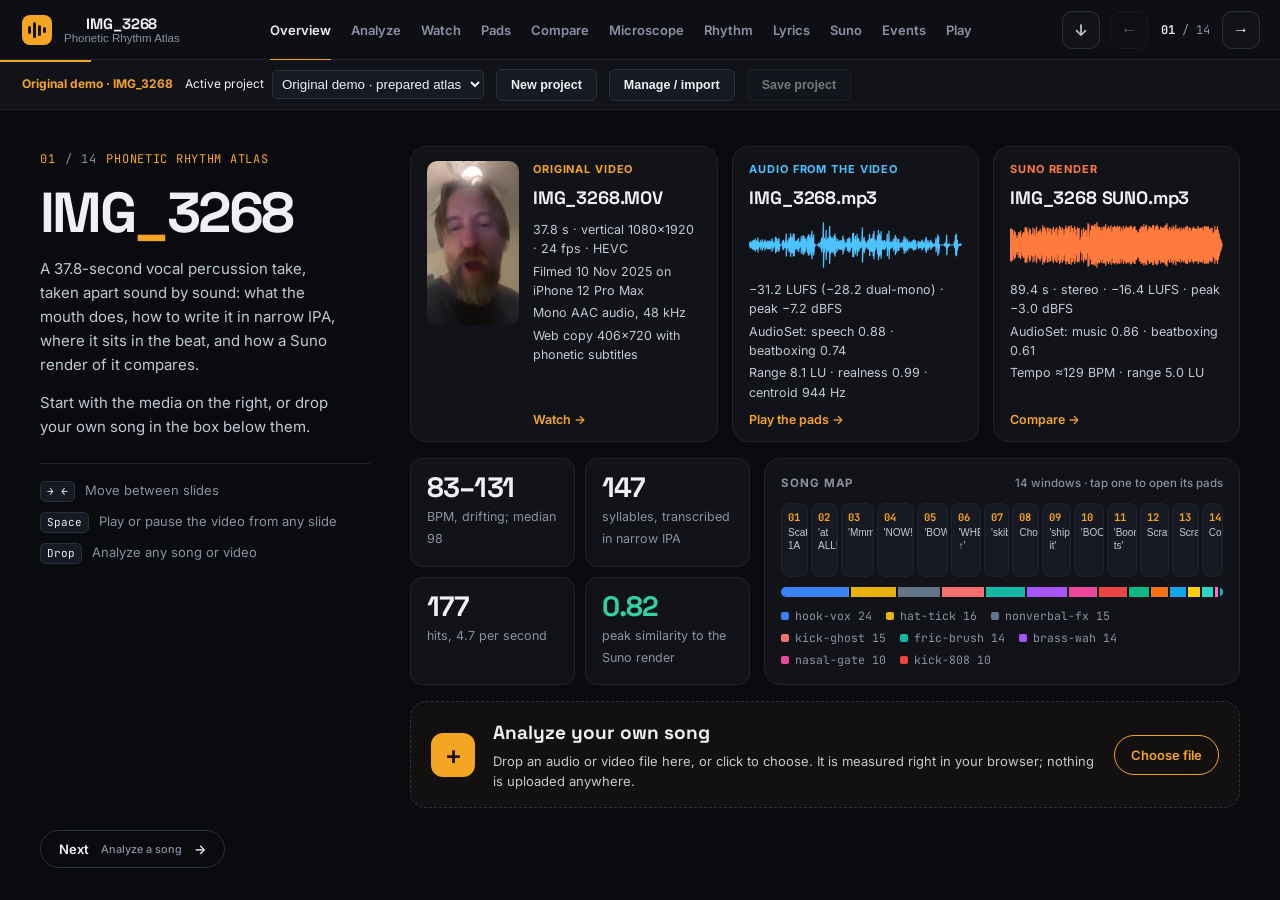
==== commit 7d3ec671: "Use active project throughout the Atlas workspace" ====
--- a/index.html
+++ b/index.html
@@ -1777,6 +1777,7 @@
   .an-compare th { padding-right: 10px; }
   .map-seg span { font-size: 10px; }
 </style>
+<link rel="stylesheet" href="./studio/v2/projects.css?v=20261108-2" />
 </head>
 <body>
 <nav class="deck-nav" aria-label="Slides">
@@ -1859,11 +1860,12 @@
   <div class="slide-cap">
     <div class="slide-eyebrow">02<span>/ 14</span> Your song</div>
     <h2>Analyze a song</h2>
-    <p>Drop any song or video. It is measured right here in your browser: loudness to the broadcast standard, tempo, every hit with a rough drum category, and the spectrum, side by side with IMG_3268 and the Suno render.</p><p>Every hit becomes a pad you can play here, or on the Play slide with a MIDI controller.</p>
-    <div class="how"><div><span class="k">Drop</span><span>Audio or video file</span></div><div><span class="k">Click</span><span>Timeline to play from there</span></div><div><span class="k">Q W E R</span><span>Play the pads</span></div><div><span class="k">Note</span><span>IPA and lyrics need the full Python pipeline</span></div></div>
+    <p>Drop any song or video. It is measured right here in your browser: loudness to the broadcast standard, tempo, every hit with a rough drum category, and the spectrum for the active recording.</p><p>Every hit becomes a pad you can play here, or on the Play slide with a MIDI controller.</p>
+    <div class="how"><div><span class="k">Drop</span><span>Audio or video file</span></div><div><span class="k">Click</span><span>Timeline to play from there</span></div><div><span class="k">Q W E R</span><span>Play the pads</span></div><div><span class="k">Note</span><span>Automatic lyrics / IPA not connected</span></div></div>
     <button type="button" class="slide-next" data-next>Next <small>Watch the original</small> →</button>
   </div>
   <div class="slide-body"><div class="an">
+    <div id="projectToolbar"></div>
         <label class="an-empty" id="anEmpty" data-dropzone>
           <input type="file" accept="audio/*,video/*,.mov,.m4a,.flac" data-analyze-file hidden />
           <span class="drop-ico big" aria-hidden="true">+</span>
@@ -1871,7 +1873,7 @@
           <span>or click to choose a file · MP3, WAV, M4A, FLAC, MP4, MOV</span>
           <em id="anEmptyMsg"></em>
         </label>
-        <div class="an-busy" id="anBusy" hidden><b id="anStatus">Working...</b><div class="an-prog"><i id="anBar"></i></div></div>
+        <div class="an-busy" id="anBusy" hidden><b id="anStatus" role="status">Working...</b><div class="an-prog"><i id="anBar"></i></div><button class="play-btn" type="button" onclick="ANALYZER.cancel()">Cancel analysis</button></div>
         <div class="an-grid" id="anResult" hidden>
           <div class="an-left">
             <div class="an-head">
@@ -1883,6 +1885,7 @@
               </div>
             </div>
             <div class="an-tiles" id="anTiles"></div>
+            <div id="sliceEditor"></div>
             <div class="panel an-time"><div class="panel-title">Spectrogram, waveform and hits <span id="anTimeLabel"></span></div>
               <div class="an-canvas-wrap"><canvas id="anCanvas"></canvas><div class="an-headline" id="anHead"></div></div></div>
           </div>
@@ -3786,6 +3789,7 @@
 }
 
 media.addEventListener('timeupdate', () => {
+  if (window.ATLAS_WORKSPACE && ATLAS_WORKSPACE.mode !== 'demo') return;
   const t = media.currentTime;
   const dur = media.duration || 37.82;
   document.getElementById('hudTime').textContent = `${t.toFixed(2)}s / ${dur.toFixed(2)}s`;
@@ -3927,6 +3931,7 @@
   /* ================================================================
      PLAY PANE
      ================================================================ */
+  const escapePadText = (v) => String(v).replace(/[&<>\"]/g, (c) => ({ '&':'&amp;', '<':'&lt;', '>':'&gt;', '\"':'&quot;' }[c]));
   const NOTE_NAMES = ['C', 'C#', 'D', 'D#', 'E', 'F', 'F#', 'G', 'G#', 'A', 'A#', 'B'];
   const noteName = (n) => NOTE_NAMES[n % 12] + (Math.floor(n / 12) - 1);
   const PAD_KEYS = ['q','w','e','r','a','s','d','f','z','x','c','v','t','g','b','n'];
@@ -3947,9 +3952,11 @@
 
   /* --- pad data --- */
   function padDefs() {
+    if (window.ATLAS_WORKSPACE?.mode === 'empty') return [];
+    if (window.ATLAS_WORKSPACE?.mode === 'project') S.src = 'upload';
     if (S.src === 'upload') {
       const UC = { KICK: '#ef4444', SNARE: '#f97316', HAT: '#eab308', TONAL: '#3b82f6', PERC: '#10b981', BREATH: '#64748b' };
-      return (S.uploadHits || []).map((h) => ({ label: h.cat.toLowerCase(), ipa: h.s.toFixed(2) + 's', num: h.i, start: h.s, end: h.e, color: UC[h.cat] || '#10b981', ev: null }));
+      return (S.uploadHits || []).map((h) => ({ label: h.label || h.cat.toLowerCase(), ipa: h.ipa || h.s.toFixed(2) + 's', num: h.i, start: h.s, end: h.e, color: UC[h.cat] || '#10b981', ev: null }));
     }
     if (S.src === 'orig') {
       const byId = {}; (typeof EVENTS !== 'undefined' ? EVENTS : []).forEach((e) => { byId[e.idx] = e; });
@@ -3968,11 +3975,11 @@
       start: i * step, end: Math.min(dur, (i + 1) * step), color: '#f97316', ev: null
     }));
   }
-  const bankCount = () => Math.ceil(padDefs().length / PADS_PER_BANK);
+  const bankCount = () => Math.max(1, Math.ceil(padDefs().length / PADS_PER_BANK));
 
   function renderPads() {
     const defs = padDefs(), grid = $('padGrid');
-    const nb = Math.ceil(defs.length / PADS_PER_BANK);
+    const nb = Math.max(1, Math.ceil(defs.length / PADS_PER_BANK));
     S.bank = Math.max(0, Math.min(nb - 1, S.bank));
     const base = S.bank * PADS_PER_BANK;
     const padBase = parseInt($('padBase').value, 10);
@@ -3982,7 +3989,7 @@
       if (!d) { html += '<div class="pad empty" aria-hidden="true"></div>'; continue; }
       html += `<button type="button" class="pad" data-pad="${i}" style="--pad-col:${d.color}" title="${noteName(padBase + i)} · ${d.start.toFixed(2)}–${d.end.toFixed(2)}s">
         <span class="p-top"><span>${String(d.num).padStart(3, '0')}</span><span>${PAD_KEYS[i].toUpperCase()}</span></span>
-        <span class="p-syl">${d.label}</span><span class="p-ipa">${S.src === 'orig' ? '[' + d.ipa + ']' : d.ipa}</span>
+        <span class="p-syl">${escapePadText(d.label)}</span><span class="p-ipa">${escapePadText(S.src === 'orig' ? '[' + d.ipa + ']' : d.ipa)}</span>
         <span class="p-vel"></span></button>`;
     }
     grid.innerHTML = html;
@@ -4128,6 +4135,7 @@
 
   /* --- synth voices --- */
   function synOn(note, vel) {
+    if (window.ATLAS_WORKSPACE?.mode === 'empty') return;
     const c = ensureCtx(); if (!c) return;
     if (c.state !== 'running') c.resume().catch(() => {});
     if (S.synVoices.has(note)) synOff(note, true);
@@ -4435,12 +4443,31 @@
     $('padSourceSeg').querySelectorAll('button').forEach((x) => x.classList.toggle('active', x.dataset.src === 'upload'));
     renderPads();
   }
-  function sampleSlice(buf, s, e, vel) { S.buffers.upload = S.buffers.upload || buf; return sampleVoice({ start: s, end: e }, vel, 'upload:' + s); }
-  window.PLAY = { setUpload, useUpload, sampleSlice, hitOn, eventOn, midi: (bytes) => handleMidi(bytes, 'test'), state: S, enable: enableAudio, padOn, synOn, synOff, setRailWidth };
+  function sampleSlice(buf, s, e, vel) { S.buffers.upload = buf; return sampleVoice({ start: s, end: e }, vel, 'upload:' + s); }
+  const settingIds = ['ctlVol','ctlCut','ctlBend','padTrans','synAtk','synRel','padBase','padMode','synWave','midiChan','midiRoute'];
+  const initialSettings = Object.fromEntries(settingIds.filter(id => $(id)).map(id => [id, $(id).value]));
+  function getSettings() { return { ...Object.fromEntries(settingIds.filter(id => $(id)).map(id => [id, $(id).value])), kbdMode:S.kbdMode, octave:S.octave }; }
+  function setSettings(values = {}) {
+    for (const id of settingIds) {
+      const el = $(id); if (!el) continue;
+      const v = values[id] ?? initialSettings[id];
+      if (el.tagName === 'SELECT') { if ([...el.options].some(o => o.value === String(v))) el.value = String(v); }
+      else if (Number.isFinite(Number(v))) el.value = String(v);
+    }
+    S.kbdMode = values.kbdMode === 'synth' ? 'synth' : 'pads'; S.octave = Math.max(-3,Math.min(3,Number(values.octave)||0));
+    document.querySelectorAll('#kbdModeSeg button').forEach(b => b.classList.toggle('active',b.dataset.mode===S.kbdMode));
+    applySound(); updateOctLabel();
+  }
+  function stopAll() {
+    S.padVoices.forEach(set => set.forEach(v => { try { v.src.stop(); } catch(e) {} })); S.padVoices.clear();
+    S.sustain = false; S.sustained.clear(); [...S.synVoices.keys()].forEach(n => synOff(n,true)); heldKeys.clear();
+  }
+  window.PLAY = { prepare:ensureCtx, getSettings, setSettings, stopAll, refresh:renderPads, setUpload, useUpload, sampleSlice, hitOn, eventOn, midi: (bytes) => handleMidi(bytes, 'test'), state: S, enable: enableAudio, padOn, synOn, synOff, setRailWidth };
   if (document.readyState === 'loading') document.addEventListener('DOMContentLoaded', init); else init();
 })();
 </script>
 
+<script src="./studio/v2/project-store.js?v=20261108-2"></script>
 <script>window.REF_MEDIA = {"orig": {"dur": 37.82, "lufs": -31.2, "peak": -7.2, "lra": 8.1, "tempo": "83–131", "hps": 4.7}, "suno": {"dur": 89.36, "lufs": -16.4, "peak": -3.0, "lra": 5.0, "tempo": "≈129"}};</script>
 
 <script>
@@ -4527,7 +4554,7 @@
     const peakDb = 20 * Math.log10(peak + 1e-12), rmsDb = 10 * Math.log10(sq / n + 1e-12);
     let corr = null;
     if (chs.length === 2) { let ab = 0, aa = 0, bb = 0; const [a, b] = chs; for (let i = 0; i < n; i += 4) { ab += a[i] * b[i]; aa += a[i] * a[i]; bb += b[i] * b[i]; } corr = ab / Math.sqrt(aa * bb + 1e-12); }
-    prog(0.15, 'Loudness (BS.1770)');
+    prog(0.15, 'Estimating loudness');
     const kw = chs.map((c) => kWeight(c, sr));
     const lufs = integrated(blocksMS(kw, sr, 0.4, 0.1));
     const stz = blocksMS(kw, sr, 3, 1);
@@ -4602,14 +4629,14 @@
       let mn = Math.max(0, pk - 45); for (let i = Math.max(0, pk - 45); i <= pk; i++) if (env[i] < env[mn]) mn = i;
       let j = mn; while (j < pk && env[j] < env[mn] + 6) j++;
       return Math.max(0, (j - 3) / 1000);
-    }).filter((t, i, a) => i === 0 || t - a[i - 1] > 0.03);
+    }).filter((t, i, a) => t < dur - 0.005 && (i === 0 || t - a[i - 1] > 0.03));
     const hits = starts.map((s, i) => {
       const next = i + 1 < starts.length ? starts[i + 1] : dur;
       let e = Math.min(next, s + 1.2);
       const a = Math.floor(s * 1000), b = Math.min(envN, Math.floor(e * 1000));
       let pk = -200; for (let k = a; k < b; k++) if (env[k] > pk) pk = env[k];
       let last = a; for (let k = a; k < b; k++) if (env[k] > pk - 40) last = k;
-      e = Math.max(s + 0.03, Math.min(e, (last + 15) / 1000));
+      e = Math.min(dur, Math.max(s + 0.005, Math.min(e, (last + 15) / 1000)));
       // features over the first 60 ms
       const o = Math.floor(s * sr), Lw = 2048; for (let k = 0; k < Lw; k++) { re[k] = (mono[o + k] || 0) * hann[k]; im[k] = 0; }
       fftRadix2(re, im);
@@ -4630,7 +4657,7 @@
     prog(1, 'Done');
     postMessage({ type: 'done', res: {
       dur, sr, channels: chs.length, peakDb, rmsDb, lufs, lra: lraLU, stMax, corr,
-      centroid: cd ? cn / cd : 0, bands, bpm: bestBpm, onsetsPerSec: hits.length / dur,
+      centroid: cd ? cn / cd : 0, bands, bpm: bestScore > 0 ? bestBpm : 0, onsetsPerSec: hits.length / dur,
       hits, spec, specRows: SPEC_ROWS, specCols: cols, wf: Array.from(wf), fmin, fmax
     } }, [spec.buffer]);
   };`;
@@ -4649,8 +4676,30 @@
     const b = $('anBar'); if (b) b.style.width = Math.round((pct || 0) * 100) + '%';
   }
 
+  let generation = 0, activeWorker = null, workerURL = null, watchdog = null;
+  function cancelJob() {
+    generation++;
+    if (activeWorker) activeWorker.terminate();
+    if (workerURL) URL.revokeObjectURL(workerURL);
+    activeWorker = workerURL = null;
+    clearTimeout(watchdog);
+  }
+  function fail(message) {
+    cancelJob();
+    $('anBusy').hidden = true; $('anEmpty').hidden = false;
+    $('anEmptyMsg').textContent = message;
+    window.dispatchEvent(new CustomEvent('atlas:import-error', { detail: message }));
+  }
   async function handleFile(file) {
     if (!file) return;
+    cancelJob(); stopPlay();
+    const job = generation;
+    try { if (window.ATLAS_BEFORE_REPLACE) await window.ATLAS_BEFORE_REPLACE(); }
+    catch (err) { fail('Could not save the current project before import: ' + err.message); return; }
+    if (job !== generation) return;
+    window.dispatchEvent(new CustomEvent('atlas:import-start'));
+    if (file.size > 100 * 1024 * 1024) { fail('This browser editor currently accepts files up to 100 MB. Use a shorter recording.'); return; }
+    A.res = null; A.buf = null;
     A.file = file; goAnalyze();
     $('anEmpty').hidden = true; $('anResult').hidden = true; $('anBusy').hidden = false;
     setStatus('Reading ' + file.name, 0.02);
@@ -4663,29 +4712,82 @@
       v.onloadedmetadata = () => res({ w: v.videoWidth, h: v.videoHeight, dur: v.duration }); v.onerror = () => res(null);
       setTimeout(() => res(null), 4000);
     });
+    if (job !== generation) return;
     try {
-      if (window.PLAY) await PLAY.enable();
+      if (window.PLAY) PLAY.prepare();
       const ctx = (window.PLAY && PLAY.state.ctx) || new (window.AudioContext || window.webkitAudioContext)();
       setStatus('Decoding audio', 0.05);
       const ab = await file.arrayBuffer();
-      A.buf = await ctx.decodeAudioData(ab);
+      const decoded = await ctx.decodeAudioData(ab);
+      if (job !== generation) return;
+      if (decoded.duration > 20 * 60) throw new Error('Use a recording shorter than 20 minutes.');
+      A.buf = decoded;
     } catch (err) {
-      $('anBusy').hidden = true; $('anEmpty').hidden = false;
-      $('anEmptyMsg').textContent = 'Could not decode the audio in "' + file.name + '". Try MP3, WAV, M4A, FLAC or an MP4 video.';
+      if (job !== generation) return;
+      fail('Could not decode the audio in "' + file.name + '". Try MP3 or WAV; video audio codecs may be unsupported. ' + err.message);
       return;
     }
     const chs = []; for (let c = 0; c < Math.min(2, A.buf.numberOfChannels); c++) chs.push(new Float32Array(A.buf.getChannelData(c)));
-    const w = new Worker(URL.createObjectURL(new Blob([WORKER_SRC], { type: 'text/javascript' })));
-    w.onmessage = (e) => {
-      if (e.data.type === 'progress') setStatus(e.data.m + '...', 0.05 + 0.95 * e.data.p);
-      else if (e.data.type === 'done') { w.terminate(); A.res = e.data.res; A.bank = 0; render(file, isVideo, vmeta); }
-    };
-    w.onerror = (e) => { setStatus('Analysis failed: ' + e.message, 0); };
-    w.postMessage({ chs, sr: A.buf.sampleRate }, chs.map((c) => c.buffer));
+    try {
+      workerURL = URL.createObjectURL(new Blob([WORKER_SRC], { type: 'text/javascript' }));
+      const w = activeWorker = new Worker(workerURL);
+      const armTimeout = () => {
+        clearTimeout(watchdog);
+        watchdog = setTimeout(() => { if (job === generation) fail('Analysis stopped responding. Try a shorter MP3 or WAV recording.'); }, 60000);
+      };
+      w.onmessage = (e) => {
+        if (job !== generation) return;
+        armTimeout();
+        if (e.data.type === 'progress') setStatus(e.data.m + '...', 0.05 + 0.95 * e.data.p);
+        else if (e.data.type === 'done') {
+          cancelJob(); A.res = e.data.res; A.bank = 0;
+          A.res.hits.forEach((h) => { h.id = crypto.randomUUID(); });
+          try { render(file, isVideo, vmeta); window.dispatchEvent(new CustomEvent('atlas:analyzed')); }
+          catch (err) { fail('Could not display analysis: ' + err.message); }
+        }
+      };
+      w.onerror = (e) => { if (job === generation) fail('Analysis failed: ' + e.message); };
+      w.onmessageerror = () => { if (job === generation) fail('Could not read the analysis result. Try again.'); };
+      armTimeout();
+      w.postMessage({ chs, sr: A.buf.sampleRate }, chs.map((c) => c.buffer));
+    } catch (err) { if (job === generation) fail('Could not start analysis: ' + err.message); }
+  }
+  async function restore(project) {
+    AtlasProjects.validateProject(project);
+    cancelJob(); stopPlay();
+    const job = generation;
+    PLAY.prepare();
+    const decoded = await PLAY.state.ctx.decodeAudioData(await project.media.arrayBuffer());
+    if (job !== generation) return false;
+    if (Math.abs(decoded.duration - project.result.dur) > 0.05) throw new Error('Project audio duration does not match its analysis.');
+    A.buf = decoded; A.res = project.result; A.bank = 0;
+    A.file = new File([project.media], project.fileName, { type: project.media.type });
+    if (A.url) URL.revokeObjectURL(A.url);
+    A.url = URL.createObjectURL(A.file);
+    $('anEmpty').hidden = true; $('anBusy').hidden = true;
+    goAnalyze(); render(A.file, false, null);
+    window.dispatchEvent(new CustomEvent('atlas:restored'));
+    return true;
+  }
+  function reset() {
+    cancelJob(); stopPlay();
+    if (A.url) URL.revokeObjectURL(A.url);
+    A.file = A.buf = A.res = A.url = null; A.bank = 0;
+    $('anEmpty').hidden = false; $('anBusy').hidden = true; $('anResult').hidden = true;
+    $('anEmptyMsg').textContent = '';
+    if (window.PLAY) {
+      PLAY.state.buffers.upload = null; PLAY.state.uploadHits = [];
+      if (PLAY.state.src === 'upload') { PLAY.state.src = 'orig'; PLAY.state.bank = 0; }
+      document.querySelector('#padSourceSeg [data-src="upload"]')?.remove();
+      document.querySelectorAll('#padSourceSeg button').forEach((b) => b.classList.toggle('active', b.dataset.src === PLAY.state.src));
+    }
+    goAnalyze();
   }
 
   function render(file, isVideo, vmeta) {
+    isVideo = /^video\//.test(file.type) || /\.(mov|mp4|m4v|webm)$/i.test(file.name);
     const r = A.res;
+    $('anEmpty').hidden = true;
     $('anBusy').hidden = true; $('anResult').hidden = false;
     $('anName').textContent = file.name;
     const chips = [isVideo ? 'Video' : 'Audio', fmtTime(r.dur), fmtBytes(file.size), r.channels === 1 ? 'Mono' : 'Stereo', (r.sr / 1000) + ' kHz decode'];
@@ -4693,8 +4795,8 @@
     $('anChips').innerHTML = chips.map((c) => `<span>${esc(c)}</span>`).join('');
     const counts = {}; r.hits.forEach((h) => { counts[h.cat] = (counts[h.cat] || 0) + 1; });
     const tiles = [
-      ['Loudness', r.lufs.toFixed(1), r.channels === 1 ? 'LUFS · ' + (r.lufs + 3.01).toFixed(1) + ' as dual mono' : 'LUFS integrated'],
-      ['Tempo', Math.round(r.bpm), 'BPM, estimated'],
+      ['Loudness', r.lufs.toFixed(1), r.channels === 1 ? 'LUFS · ' + (r.lufs + 3.01).toFixed(1) + ' as dual mono' : 'LUFS estimate'],
+      ['Tempo', r.bpm ? Math.round(r.bpm) : '—', r.bpm ? 'BPM, estimated' : 'No rhythmic evidence'],
       ['Hits', r.hits.length, r.onsetsPerSec.toFixed(1) + ' per second'],
       ['Peak', r.peakDb.toFixed(1), 'dBFS sample peak'],
       ['Range', r.lra.toFixed(1), 'LU loudness range'],
@@ -4716,13 +4818,15 @@
       ['Tempo (BPM)', Math.round(r.bpm), ref('orig').tempo, ref('suno').tempo],
       ['Hits / second', r.onsetsPerSec.toFixed(1), ref('orig').hps, ref('suno').hps]
     ];
-    $('anCompare').innerHTML = '<tr><th></th><th>Yours</th><th>IMG_3268</th><th>Suno</th></tr>' + rows.map((x) => `<tr><td>${x[0]}</td><td><b>${x[1]}</b></td><td>${x[2] ?? '–'}</td><td>${x[3] ?? '–'}</td></tr>`).join('');
+    $('anCompare').innerHTML = '<tr><th>Metric</th><th>This project</th></tr>' + rows.map((x) => `<tr><td>${x[0]}</td><td><b>${x[1]}</b></td></tr>`).join('');
     drawTimeline(); renderPads();
     if (window.PLAY && PLAY.setUpload) PLAY.setUpload(A.buf, r.hits, file.name);
     const plan = $('anDl');
     if (plan) {
       const out = { file: file.name, duration: r.dur, lufs: r.lufs, lra: r.lra, peakDb: r.peakDb, rmsDb: r.rmsDb, bpm: r.bpm, centroidHz: r.centroid, bands: r.bands, hits: r.hits };
+      if (plan.dataset.blobUrl) URL.revokeObjectURL(plan.dataset.blobUrl);
       plan.href = URL.createObjectURL(new Blob([JSON.stringify(out, null, 2)], { type: 'application/json' }));
+      plan.dataset.blobUrl = plan.href;
       plan.download = file.name.replace(/\.[^.]+$/, '') + '_analysis.json';
     }
   }
@@ -4756,7 +4860,7 @@
   function playFrom(t) {
     stopPlay();
     const ctx = window.PLAY && PLAY.state.ctx; if (!ctx || !A.buf) return;
-    const src = ctx.createBufferSource(); src.buffer = A.buf; src.connect(PLAY.state.master || ctx.destination);
+    const src = ctx.createBufferSource(); src.buffer = A.buf; src.connect(PLAY.state.padBus || ctx.destination);
     src.start(0, t); A.src = src; A.t0 = ctx.currentTime; A.off = t;
     src.onended = () => { if (A.src === src) { A.src = null; $('anPlay').textContent = 'Play'; } };
     $('anPlay').textContent = 'Stop';
@@ -4778,7 +4882,7 @@
     const r = A.res, banks = Math.max(1, Math.ceil(r.hits.length / 16));
     A.bank = Math.max(0, Math.min(banks - 1, A.bank));
     const hs = r.hits.slice(A.bank * 16, A.bank * 16 + 16);
-    $('anPads').innerHTML = hs.map((h) => `<button type="button" class="an-pad" id="anpad-${h.i}" data-i="${h.i}" style="--pad-col:${CAT_COL[h.cat]}"><span>${String(h.i).padStart(3, '0')}</span><b>${h.cat.toLowerCase()}</b><small>${fmtTime(h.s)}</small></button>`).join('')
+    $('anPads').innerHTML = hs.map((h) => `<button type="button" class="an-pad" id="anpad-${h.i}" data-i="${h.i}" style="--pad-col:${CAT_COL[h.cat]}"><span>${String(h.i).padStart(3, '0')}</span><b>${esc(h.label || h.cat.toLowerCase())}</b><small>${fmtTime(h.s)}</small></button>`).join('')
       + Array.from({ length: 16 - hs.length }, () => '<div class="an-pad empty"></div>').join('');
     $('anBank').textContent = `Bank ${A.bank + 1} / ${banks}`;
   }
@@ -4791,6 +4895,7 @@
     const h = A.res.hits[i - 1]; if (!h || !window.PLAY) return;
     PLAY.sampleSlice(A.buf, h.s, h.e, 112);
     lightPad(i);
+    window.dispatchEvent(new CustomEvent('atlas:select-slice', { detail: i }));
     const p = $('anpad-' + i); if (p) { p.classList.remove('flash'); void p.offsetWidth; p.classList.add('flash'); }
   }
 
@@ -4801,7 +4906,7 @@
     document.querySelectorAll('[data-dropzone]').forEach((z) => {
       z.addEventListener('dragover', (e) => { e.preventDefault(); z.classList.add('over'); });
       z.addEventListener('dragleave', () => z.classList.remove('over'));
-      z.addEventListener('drop', (e) => { e.preventDefault(); z.classList.remove('over'); const f = e.dataTransfer.files[0]; if (f) handleFile(f); });
+      z.addEventListener('drop', (e) => { e.preventDefault(); e.stopPropagation(); z.classList.remove('over'); const f = e.dataTransfer.files[0]; if (f) handleFile(f); });
     });
     window.addEventListener('dragover', (e) => e.preventDefault());
     window.addEventListener('drop', (e) => { e.preventDefault(); const f = e.dataTransfer && e.dataTransfer.files[0]; if (f && /^(audio|video)\//.test(f.type)) handleFile(f); });
@@ -4809,8 +4914,8 @@
     if (cv) cv.addEventListener('pointerdown', (e) => { if (!A.res) return; const rc = cv.getBoundingClientRect(); playFrom((e.clientX - rc.left) / rc.width * A.res.dur); });
     $('anPlay') && $('anPlay').addEventListener('click', () => { if (A.src) stopPlay(); else playFrom(0); });
     $('anPads') && $('anPads').addEventListener('pointerdown', (e) => { const p = e.target.closest('.an-pad[data-i]'); if (p) { e.preventDefault(); hitPad(+p.dataset.i); } });
-    $('anPrev') && $('anPrev').addEventListener('click', () => { if (!A.res) return; const b = Math.ceil(A.res.hits.length / 16); A.bank = (A.bank - 1 + b) % b; renderPads(); });
-    $('anNext') && $('anNext').addEventListener('click', () => { if (!A.res) return; const b = Math.ceil(A.res.hits.length / 16); A.bank = (A.bank + 1) % b; renderPads(); });
+    $('anPrev') && $('anPrev').addEventListener('click', () => { if (!A.res) return; const b = Math.max(1, Math.ceil(A.res.hits.length / 16)); A.bank = (A.bank - 1 + b) % b; renderPads(); });
+    $('anNext') && $('anNext').addEventListener('click', () => { if (!A.res) return; const b = Math.max(1, Math.ceil(A.res.hits.length / 16)); A.bank = (A.bank + 1) % b; renderPads(); });
     $('anToPlay') && $('anToPlay').addEventListener('click', () => { if (window.PLAY && PLAY.useUpload) PLAY.useUpload(); const i = [...document.querySelectorAll('.slide')].findIndex((s) => s.dataset.slide === 'play'); if (i >= 0) DECK.go(i); });
     window.addEventListener('resize', () => { if (A.res) drawTimeline(); });
     document.addEventListener('keydown', (e) => {
@@ -4822,7 +4927,7 @@
     const obs = new MutationObserver(() => { const s = document.querySelector('.slide.active'); if (s && s.dataset.slide === 'analyze' && A.res) drawTimeline(); });
     document.querySelectorAll('.slide').forEach((s) => obs.observe(s, { attributes: true, attributeFilter: ['class'] }));
   }
-  window.ANALYZER = { handleFile, state: A };
+  window.ANALYZER = { handleFile, state: A, stop:stopPlay, restore, reset, cancel: () => fail('Analysis cancelled. Choose a recording to try again.'), refresh: () => { if (A.res) render(A.file, false, null); } };
   if (document.readyState === 'loading') document.addEventListener('DOMContentLoaded', init); else init();
 })();
 </script>
@@ -4894,6 +4999,7 @@
   const origHud = window.updateHudFromEvent;
   if (typeof origHud === 'function') {
     window.updateHudFromEvent = function (hit) {
+      if (window.ATLAS_WORKSPACE && ATLAS_WORKSPACE.mode !== 'demo') return;
       origHud(hit);
       try {
         $('miniSyl').textContent = `#${String(hit.idx).padStart(3, '0')} ${hit.syl}`;
@@ -4984,5 +5090,8 @@
   go(start >= 0 ? start : 0, { noHash: start < 0 });
 })();
 </script>
+<script src="./studio/v2/project-model.js?v=20261108-2"></script>
+<script src="./studio/v2/projects.js?v=20261108-2"></script>
+<script src="./studio/v2/workspace.js?v=20261108-2"></script>
 </body>
 </html>
--- a/studio/v2/projects.css
+++ b/studio/v2/projects.css
@@ -0,0 +1,49 @@
+/* Preserve the Atlas studio palette and panel language. */
+.project-tools { display:flex; align-items:flex-end; flex-wrap:wrap; gap:8px; }
+.project-tools label, .slice-fields label { display:flex; flex-direction:column; gap:4px; font-size:11px; color:var(--text-secondary); }
+.project-tools input, .project-tools select, .slice-fields input, .slice-fields select { width:100%; min-width:0; background:var(--bg-elevated); color:var(--text-primary); border:1px solid var(--border-strong); padding:7px 9px; border-radius:6px; font:12px var(--font-mono); }
+.project-tools label:first-child { flex:1; min-width:140px; }
+.project-tools select { max-width:230px; }
+.project-note { font-size:11px; color:var(--text-muted); margin:8px 0 14px; }
+#projectStatus { color:var(--accent-amber); margin-left:8px; }
+#projectStatus.error { color:#fca5a5; }
+.slice-editor { padding:12px; }
+.slice-editor .panel-title { margin-bottom:8px; }
+#sliceWave { display:block; width:100%; height:100px; border-radius:6px; }
+.slice-fields { display:grid; grid-template-columns:1fr 1fr 1.3fr 1.3fr 1fr; gap:8px; margin:8px 0; }
+.slice-actions { display:flex; gap:8px; align-items:center; flex-wrap:wrap; }
+#sliceStatus { font-size:11px; color:var(--text-secondary); }
+[data-slide="analyze"] .an { overflow-y:auto; padding-right:4px; }
+[data-slide="analyze"] .an-grid { flex:0 0 auto; min-height:650px; padding-bottom:14px; }
+[data-slide="analyze"] .an-pads { min-height:280px; }
+[data-slide="analyze"] .an-time { min-height:180px; }
+button:disabled { opacity:.45; cursor:default; }
+@media(max-width:1100px) { .slice-fields { grid-template-columns:1fr 1fr; } .project-tools { align-items:stretch; } [data-slide="analyze"] .an-grid { min-height:initial; } }
+#workspaceBar { position:fixed; top:var(--nav-h); left:0; right:0; height:50px; z-index:499; display:flex; align-items:center; gap:12px; padding:7px 22px; background:var(--bg-surface); border-bottom:1px solid var(--border-subtle); font-size:12px; }
+#workspaceBar strong { color:var(--accent-amber); max-width:260px; overflow:hidden; white-space:nowrap; text-overflow:ellipsis; }
+#workspaceBar label { display:flex; align-items:center; gap:8px; }
+#workspaceBar select { max-width:280px; padding:5px; background:var(--bg-elevated); color:var(--text-primary); border:1px solid var(--border-strong); border-radius:5px; }
+#workspaceMessage { color:var(--text-secondary); font-size:11px; }
+.deck { top:calc(var(--nav-h) + 50px); }
+.project-view-body { display:block; overflow-y:auto; min-height:0; }
+.project-empty { padding:28px; border:1px dashed var(--border-strong); border-radius:12px; }
+.project-empty p,.project-summary p { color:var(--text-secondary); margin:12px 0; }
+.project-status-grid { display:grid; grid-template-columns:repeat(auto-fit,minmax(220px,1fr)); gap:12px; margin:24px 0; }
+.project-actions { display:flex; flex-wrap:wrap; gap:8px; margin:12px 0; }
+.project-event-grid { display:grid; grid-template-columns:repeat(auto-fill,minmax(145px,1fr)); gap:10px; }
+.project-event { display:flex; flex-direction:column; gap:8px; background:var(--bg-elevated); color:var(--text-primary); border:1px solid var(--border-strong); border-bottom:3px solid var(--accent-amber); border-radius:9px; text-align:left; padding:12px; }
+.project-event small,.project-event code { color:var(--text-secondary); font-size:11px; }
+.project-field { display:flex; flex-direction:column; gap:8px; margin:16px 0; color:var(--text-secondary); }
+.project-field textarea { width:100%; background:var(--bg-elevated); color:var(--text-primary); border:1px solid var(--border-strong); border-radius:8px; padding:12px; font:14px var(--font-mono); resize:vertical; }
+.project-text { white-space:pre-wrap; background:var(--bg-elevated); padding:16px; border-radius:8px; margin:16px 0; }
+.project-events-table { width:100%; border-collapse:collapse; font-size:13px; }
+.project-events-table td,.project-events-table th { text-align:left; padding:10px; border-bottom:1px solid var(--border-subtle); }
+.project-table-wrap { overflow:auto; }
+.project-watch video { max-height:calc(100vh - 300px); max-width:100%; background:#000; }
+.project-watch audio { width:100%; margin:20px 0; }
+.project-caption { padding:18px; min-height:64px; background:var(--bg-elevated); border-radius:8px; margin:14px 0; font-size:18px; }
+.project-onset-strip { height:130px; position:relative; background:var(--bg-elevated); margin:22px 0; }
+.project-onset-strip i { position:absolute; top:10px; bottom:10px; width:2px; background:var(--accent-orig); }
+.workspace-project #padSourceSeg button:not([data-src="upload"]),.workspace-empty #padSourceSeg { display:none; }
+.workspace-empty #pane-play .slide-body { pointer-events:none; opacity:.4; }
+@media(max-width:900px) { #workspaceBar { gap:6px; padding:6px 12px; } #workspaceBar strong,#workspaceMessage { display:none; } #workspaceBar select { max-width:180px; } }
